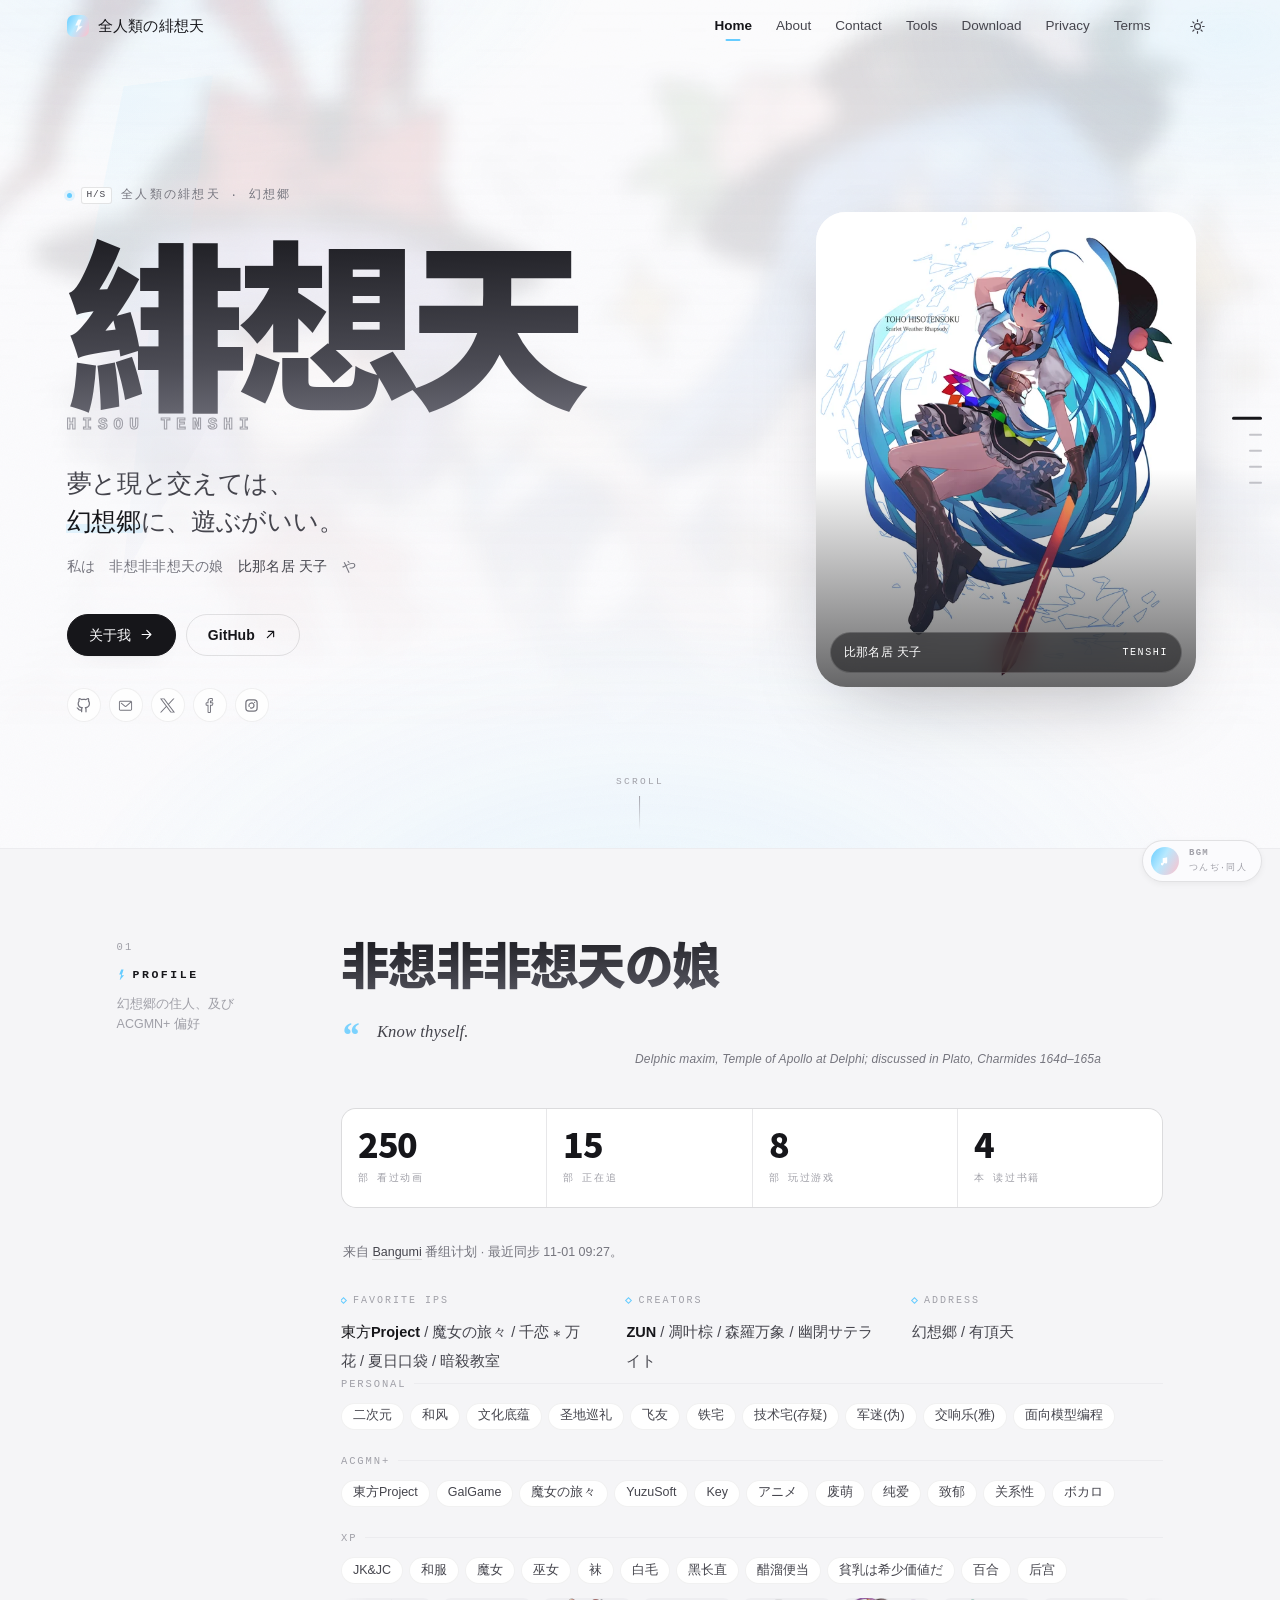
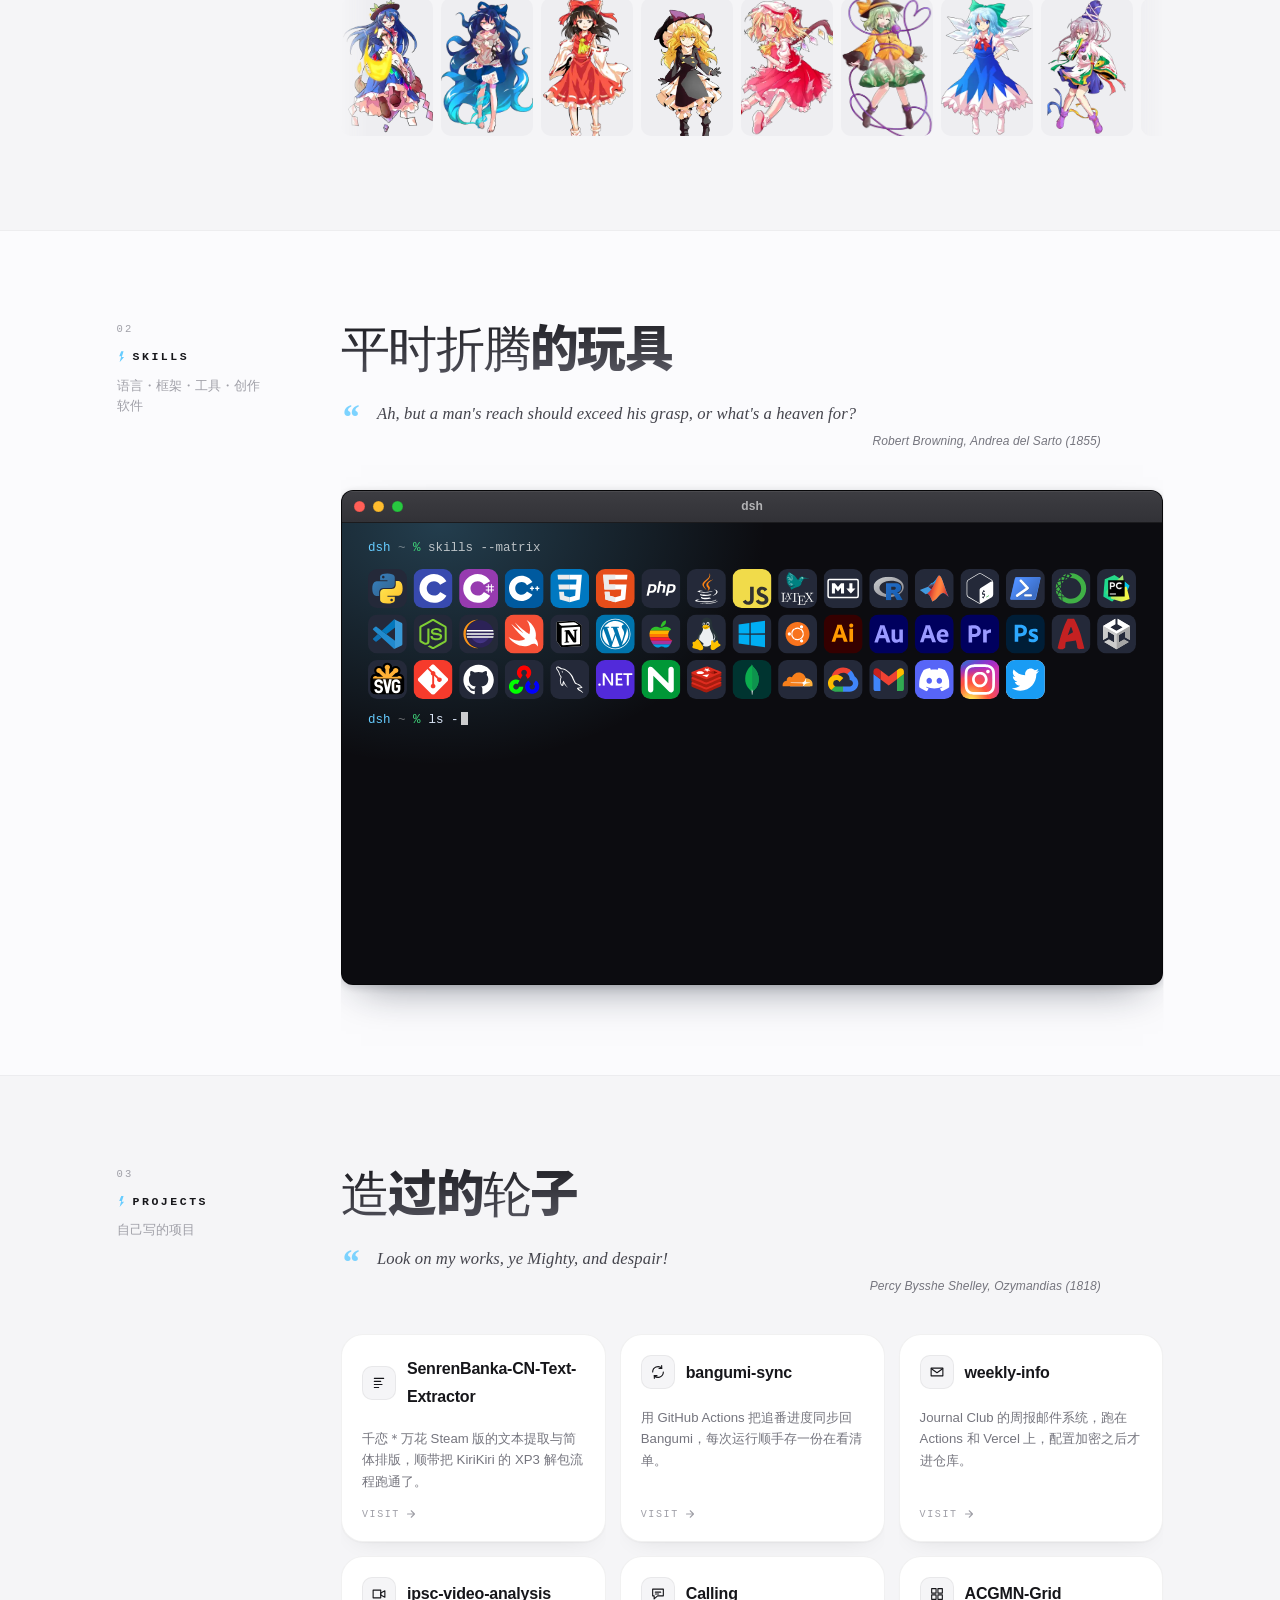
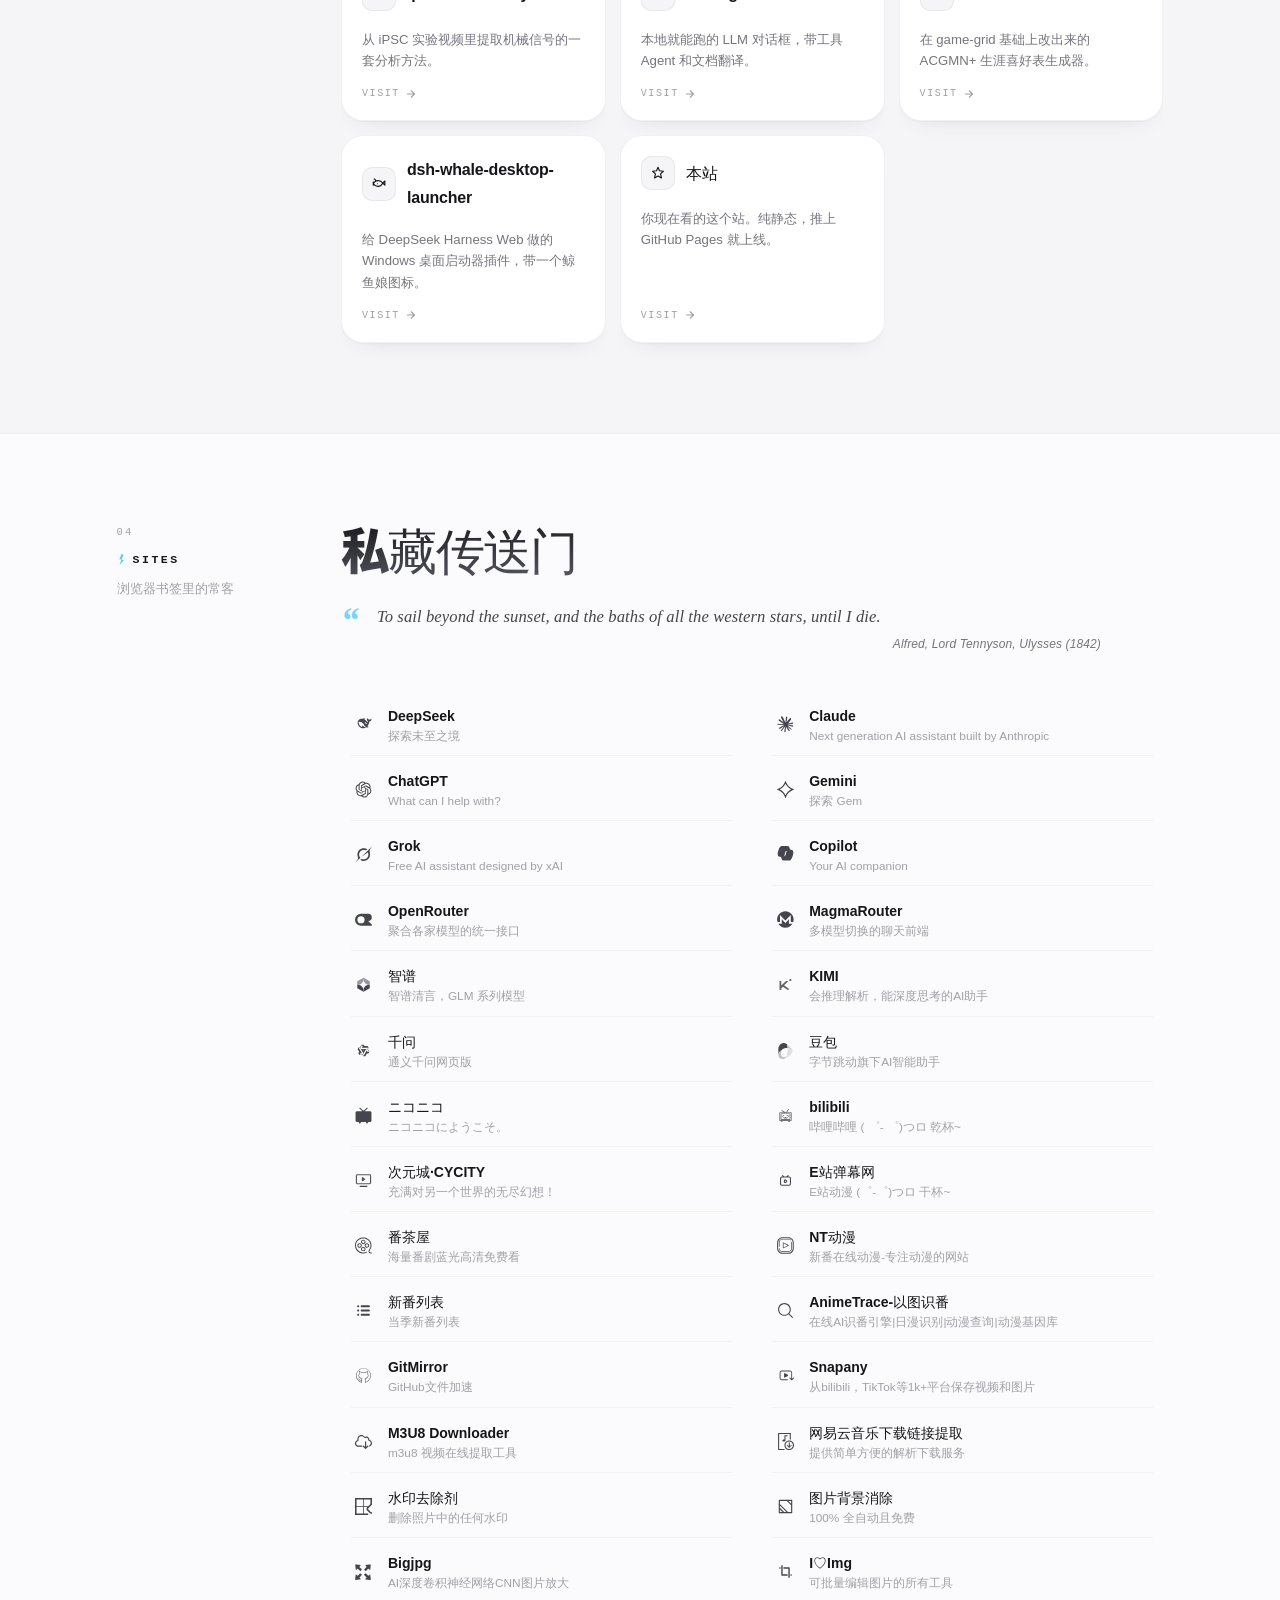
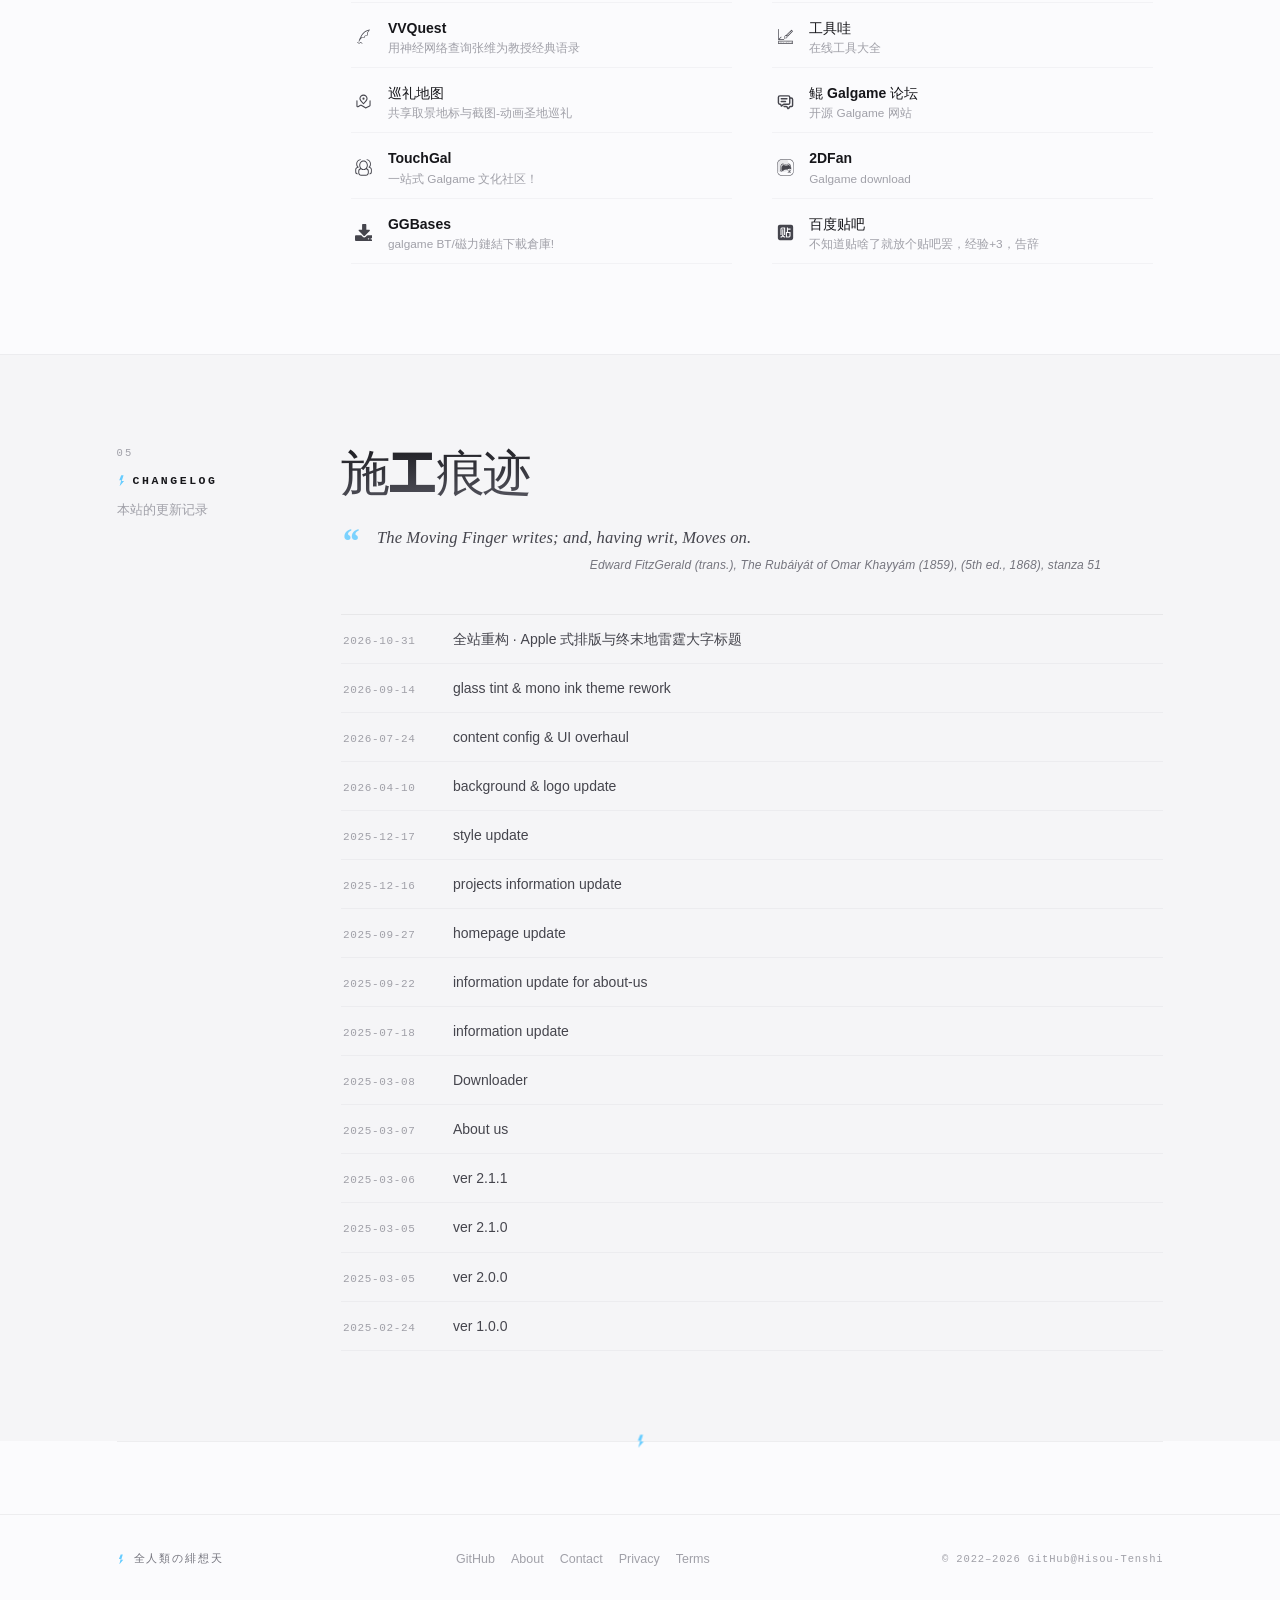
==== index.html @ ab517e03 "feat: refine terminal prompts, focus, and takeover hints" ====
<!doctype html>
<html lang="zh-CN">
  <head>
    <meta charset="UTF-8" />
    <meta name="viewport" content="width=device-width, initial-scale=1, viewport-fit=cover" />
    <script>
      /* Runs before paint: sets theme + marks JS availability (no network). */
      (function (d) {
        var c = d.cookie,
          g = function (k) {
            var m = c.match(new RegExp(k + "=([^;]+)"));
            return m ? m[1] : null;
          };
        var mode = g("themeMode") || "auto",
          st = g("themeState") || "Light";
        var dark =
          mode === "auto"
            ? !!(
                window.matchMedia &&
                window.matchMedia("(prefers-color-scheme: dark)").matches
              )
            : st === "Dark";
        var h = d.documentElement;
        h.setAttribute("data-theme", dark ? "Dark" : "Light");
        h.className += " js";
      })(document);
    </script>
    <title>全人類の緋想天 - 夢と現と交えては、幻想郷に、遊ぶがいい</title>
    <meta name="description" content="比那名居天子的个人主页。幻想郷・有頂天。动画、游戏、技术栈、项目和常用站点。" />
    <meta name="keywords" content="緋想天,比那名居天子,東方Project,幻想郷,个人主页,ACGMN" />
    <meta name="author" content="Hisou-Tenshi" />
    <meta name="theme-color" content="#fbfbfd" media="(prefers-color-scheme: light)" />
    <meta name="theme-color" content="#08080a" media="(prefers-color-scheme: dark)" />
    <meta property="og:type" content="website" />
    <meta property="og:site_name" content="全人類の緋想天" />
    <meta property="og:title" content="全人類の緋想天" />
    <meta property="og:description" content="夢と現と交えては、幻想郷に、遊ぶがいい。" />
    <meta property="og:image" content="https://avatars.githubusercontent.com/u/97383295" />
    <meta property="og:url" content="https://tenshi.qzz.io/" />
    <meta name="twitter:card" content="summary" />
    <link rel="icon" href="/static/img/opt/favicon-32.png?v=053d6cee" sizes="32x32" type="image/png" />
    <link rel="apple-touch-icon" href="/static/img/opt/favicon-180.png?v=eb86eefc" />
    <link rel="canonical" href="https://tenshi.qzz.io/" />
    <link rel="preload" href="/static/fonts/display-900.woff2?v=fd3ab177" as="font" type="font/woff2" crossorigin />
    <link rel="stylesheet" href="/static/css/root.css?v=9f79e097" />
    <link rel="stylesheet" href="/static/css/style.css?v=11bf2ef4" />
    <link rel="stylesheet" href="/static/css/finale.css?v=ffafb921" />
    <link rel="preload" as="image" href="/static/img/opt/avatar-768.webp?v=738480a9" imagesrcset="/static/img/opt/avatar.webp?v=dfc2a054 320w, /static/img/opt/avatar-768.webp?v=738480a9 768w" imagesizes="(max-width: 900px) 86vw, 420px" fetchpriority="high" />
  </head>
  <body>
    <a class="skip-link" href="#main">跳到主要内容</a>

    <header class="nav" id="nav">
      <div class="nav__in">
        <a class="nav__brand" href="/" aria-label="全人類の緋想天 — 首页">
          <span class="nav__mark" aria-hidden="true"></span>
          <span class="nav__wordmark">全人類の緋想天</span>
        </a>
        <nav class="nav__links" id="navLinks" aria-label="主导航">
          <a class="nav__link" href="/" aria-current="page">Home</a>
          <a class="nav__link" href="/about-us/">About</a>
          <a class="nav__link" href="/contact-us/">Contact</a>
          <a class="nav__link" href="/tools/">Tools</a>
          <a class="nav__link" href="/download/">Download</a>
          <a class="nav__link" href="/privacy-policy/">Privacy</a>
          <a class="nav__link" href="/terms-and-conditions/">Terms</a>
        </nav>
        <div class="nav__tools">
          <button class="nav__icon" id="themeBtn" type="button" aria-label="切换明暗主题" title="切换明暗主题">
            <svg class="icon-sun" viewBox="0 0 24 24"><circle cx="12" cy="12" r="4.2" /><path d="M12 2.6v2.2M12 19.2v2.2M2.6 12h2.2M19.2 12h2.2M5.4 5.4l1.6 1.6M17 17l1.6 1.6M18.6 5.4L17 7M7 17l-1.6 1.6" /></svg>
            <svg class="icon-moon" viewBox="0 0 24 24"><path d="M20 14.4A8.4 8.4 0 1 1 9.6 4a6.9 6.9 0 0 0 10.4 10.4z" /></svg>
          </button>
          <button class="nav__burger" id="burger" type="button" aria-label="菜单" aria-expanded="false" aria-controls="navLinks">
            <span></span>
            <span></span>
            <span></span>
          </button>
        </div>
      </div>
    </header>

    <main id="main">
      <!-- Hero -->
      <section class="hero" aria-labelledby="heroTitle">
        <div class="hero__bg" aria-hidden="true"></div>
        <div class="hero__bolt" aria-hidden="true"></div>
        <div class="wrap wrap--wide hero__in">
          <div class="hero__copy">
            <div class="hero__kicker kicker">
              <span class="kicker__num">H/S</span>
              <span>全人類の緋想天 · 幻想郷</span>
            </div>
            <h1 class="mega hero__title" id="heroTitle">
              <span class="sr-only">全人類の緋想天、比那名居天子</span>
              <span class="mega__row" aria-hidden="true">
                <span class="mega__char" style="--i: 0">緋</span>
                <span class="mega__char" style="--i: 1">想</span>
                <span class="mega__char" style="--i: 2">天</span>
              </span>
              <span class="mega__latin" aria-hidden="true">Hisou Tenshi</span>
            </h1>
            <p class="hero__lede" data-rv="fade" style="--rv-d: 0.34s">夢と現と交えては、<em>幻想郷</em>に、遊ぶがいい。</p>
            <p class="hero__sub" data-rv="fade" style="--rv-d: 0.42s">私は　非想非非想天の娘　<b>比那名居 天子</b>　や</p>
            <div class="hero__actions" data-rv="fade" style="--rv-d: 0.5s">
              <a class="btn btn--primary" href="/about-us/">关于我
                <svg viewBox="0 0 24 24"><path d="M5 12h13M12.5 5.5 19 12l-6.5 6.5" /></svg>
              </a>
              <a class="btn btn--ghost" href="https://github.com/Hisou-Tenshi" target="_blank" rel="noopener">GitHub
                <svg viewBox="0 0 24 24"><path d="M7 17 17 7M8.5 7H17v8.5" /></svg>
              </a>
            </div>
            <div class="hero__social" data-rv="fade" style="--rv-d: 0.58s">
              <a class="social" href="https://github.com/Hisou-Tenshi" target="_blank" rel="noopener" aria-label="GitHub" title="GitHub">
                <svg viewBox="0 0 1024 1024" aria-hidden="true"><path d="M682.215454 981.446137c-25.532318 0-42.553863-17.021545-42.553864-42.553864v-165.960067c4.255386-34.043091-8.510773-59.575409-29.787704-80.852341-12.766159-12.766159-17.021545-29.787704-8.510773-42.553864 4.255386-17.021545 21.276932-25.532318 34.043091-29.787704 123.406204-12.766159 238.301635-55.320023 238.301635-255.323181 0-46.80925-17.021545-93.6185-51.064636-131.916976-12.766159-12.766159-12.766159-29.787704-8.510772-42.553864 12.766159-34.043091 12.766159-68.086182 4.255386-102.129272-21.276932 4.255386-55.320023 17.021545-110.640045 55.320022-8.510773 8.510773-21.276932 8.510773-34.043091 4.255387-89.363113-25.532318-187.236999-25.532318-276.600112 0-12.766159 4.255386-25.532318 4.255386-38.298477-4.255387C307.741455 104.836549 269.442978 92.07039 248.166047 87.815004c-8.510773 34.043091-8.510773 68.086182 4.255386 102.129272 4.255386 17.021545 4.255386 34.043091-8.510773 42.553864-34.043091 38.298477-51.064636 85.107727-51.064636 131.916976 0 200.003158 114.895431 242.557022 238.301635 255.323181 17.021545 0 29.787704 12.766159 34.043091 29.787704 4.255386 17.021545 0 34.043091-8.510773 42.553864-21.276932 21.276932-29.787704 46.80925-29.787704 76.596954v165.960068c0 25.532318-17.021545 42.553863-42.553863 42.553863s-42.553863-17.021545-42.553864-42.553863v-72.341568c-127.66159 21.276932-182.981613-51.064636-221.28009-97.873886-17.021545-21.276932-29.787704-38.298477-46.80925-42.553864-21.276932-4.255386-38.298477-29.787704-29.787704-51.064636 4.255386-21.276932 29.787704-38.298477 51.064636-29.787704 42.553863 12.766159 68.086182 42.553863 93.6185 72.341568 34.043091 46.80925 63.830795 80.852341 153.193908 63.830795v-4.255386c0-25.532318 4.255386-55.320023 12.766159-76.596955-119.150818-25.532318-246.812408-102.129272-246.812408-327.664748 0-63.830795 21.276932-123.406204 59.575409-170.215454-17.021545-59.575409-12.766159-114.895431 12.766159-170.215454 4.255386-12.766159 12.766159-21.276932 25.532318-25.532318 17.021545-4.255386 72.341568-12.766159 187.236999 59.575409 93.6185-21.276932 191.492386-21.276932 280.855499 0 110.640045-72.341568 170.215454-63.830795 187.236999-59.575409 12.766159 4.255386 21.276932 12.766159 25.532319 25.532318 21.276932 55.320023 25.532318 110.640045 12.766159 165.960067 38.298477 46.80925 59.575409 106.384659 59.575408 170.215454 0 242.557022-144.683136 306.387817-246.812408 331.920135 8.510773 25.532318 12.766159 55.320023 12.766159 80.852341V938.892273c0 25.532318-17.021545 42.553863-42.553863 42.553864z" /></svg>
              </a>
              <a class="social" href="mailto:shameimaru.ayaaya@gmail.com" target="_blank" rel="noopener" aria-label="Mail" title="Mail">
                <svg viewBox="0 0 1024 1024" aria-hidden="true"><path d="M858.656 192 165.344 192C109.472 192 64 237.44 64 293.312l0 469.376C64 818.56 109.472 864 165.344 864l693.312 0C914.528 864 960 818.56 960 762.688L960 293.312C960 237.44 914.528 192 858.656 192zM858.656 800 165.344 800C144.736 800 128 783.264 128 762.688L128 293.312C128 272.736 144.736 256 165.344 256l684.544 0-307.488 279.808c-14.592 14.56-38.272 14.528-54.752-1.792l-244.256-206.752C229.856 315.84 209.664 317.504 198.272 331.008c-11.424 13.472-9.76 33.664 3.744 45.088l242.304 204.96c19.904 19.904 46.048 29.792 72.032 29.792 25.632 0 51.136-9.632 70.176-28.736L896 300.544l0 462.144C896 783.264 879.264 800 858.656 800z" /></svg>
              </a>
              <a class="social" href="https://x.com/__MasterSpark__" target="_blank" rel="noopener" aria-label="X" title="X">
                <svg viewBox="0 0 1088 1024" aria-hidden="true"><path d="M647.488 433.344L1052.544 0h-96L604.864 376.32 323.968 0H0l424.768 568.96L0 1023.552h96l371.392-397.44 296.64 397.44H1088l-440.512-590.08zM516.032 574.08l-43.008-56.64-342.4-450.88h147.392l276.352 363.904 43.008 56.64L956.608 960h-147.456l-293.12-385.92z" /></svg>
              </a>
              <a class="social" href="https://www.facebook.com/share/18ScAECBgU/?mibextid=wwXIfr" target="_blank" rel="noopener" aria-label="Facebook" title="Facebook">
                <svg viewBox="0 0 1024 1024" aria-hidden="true"><path d="M764.276115 324.243956a66.170784 66.170784 0 0 0-52.936627-26.468313H610.429042v-66.170785h66.170784a66.170784 66.170784 0 0 0 66.170784-66.170784V66.177898a66.170784 66.170784 0 0 0-66.170784-66.170785h-92.639098a226.800363 226.800363 0 0 0-114.144603 29.776853C428.459385 54.59801 378.831297 105.880368 378.831297 208.445084v87.676289H312.660512a60.049987 60.049987 0 0 0-46.319549 19.851235A73.118717 73.118717 0 0 0 246.489728 362.292157v99.256177a66.170784 66.170784 0 0 0 66.170784 66.170784h66.170785v430.110098a66.170784 66.170784 0 0 0 66.170784 66.170784h99.256176a66.170784 66.170784 0 0 0 66.170785-66.170784v-430.110098h77.750671a66.170784 66.170784 0 0 0 62.862245-47.973819l23.159775-99.256176a58.561144 58.561144 0 0 0-9.925618-56.245167z m-76.096402 137.304378H544.258257v496.280882h-99.256176v-496.280882H312.660512v-99.256177h132.341569v-153.847073C445.002081 74.449246 557.492414 66.177898 583.960728 66.177898H676.599826v99.256176h-86.02202c-47.973819 0-46.319549 39.702471-46.319549 39.702471v157.155612h167.081231z" /></svg>
              </a>
              <a class="social" href="https://www.instagram.com/shikikamiyama/profilecard/?igsh=MWFnZWVmZHJpeDN2aQ==" target="_blank" rel="noopener" aria-label="Instagram" title="Instagram">
                <svg viewBox="0 0 1024 1024" aria-hidden="true"><path d="M725.333333 341.333333a42.666667 42.666667 0 1 1 0-85.333333 42.666667 42.666667 0 0 1 0 85.333333zM341.333333 170.666667a170.666667 170.666667 0 0 0-170.666666 170.666666v341.333334a170.666667 170.666667 0 0 0 170.666666 170.666666h341.333334a170.666667 170.666667 0 0 0 170.666666-170.666666V341.333333a170.666667 170.666667 0 0 0-170.666666-170.666666H341.333333z m0-85.333334h341.333334a256 256 0 0 1 256 256v341.333334a256 256 0 0 1-256 256H341.333333a256 256 0 0 1-256-256V341.333333a256 256 0 0 1 256-256z m90.88 624.554667a42.666667 42.666667 0 0 1 31.957334-79.104 128 128 0 1 0-70.869334-70.826667 42.666667 42.666667 0 1 1-79.104 32 213.333333 213.333333 0 1 1 118.058667 117.930667z" /></svg>
              </a>
            </div>
          </div>
          <div class="hero__visual">
            <figure class="plate">
              <img class="plate__img" src="/static/img/opt/avatar-768.webp?v=738480a9" srcset="/static/img/opt/avatar.webp?v=dfc2a054     320w, /static/img/opt/avatar-768.webp?v=738480a9 768w" sizes="(max-width: 900px) 86vw, 420px" width="768" height="768" alt="比那名居天子" fetchpriority="high" decoding="async" />
              <span class="plate__veil" aria-hidden="true"></span>
              <figcaption class="plate__tag">
                <b>比那名居 天子</b>
                <span>Tenshi</span>
              </figcaption>
            </figure>
          </div>
        </div>
        <div class="hero__scroll" aria-hidden="true">
          <span>Scroll</span>
          <i></i>
        </div>
      </section>

      <!-- 01 · Profile -->
      <section class="sec sec--band" id="profile" aria-labelledby="s-profile">
        <div class="wrap sec__grid">
          <div class="sec__rail" data-rv="fade">
            <span class="sec__num">01</span>
            <span class="sec__name">Profile</span>
            <span class="sec__hint">幻想郷の住人、及び ACGMN+ 偏好</span>
          </div>
          <div class="sec__body">
            <div class="sec__head" data-rv>
              <h2 class="sec__title" id="s-profile">非想非非想天の娘</h2>
              <blockquote class="epigraph epigraph--stack epigraph--section">
                <p class="epigraph__text">Know thyself.</p>
                <p class="epigraph__cite">Delphic maxim, Temple of Apollo at Delphi; discussed in Plato, <i>Charmides</i> 164d–165a</p>
              </blockquote>
            </div>
            <div class="stats" data-rv style="--rv-d: 0.06s">
              <div class="stat">
                <span class="stat__num" data-stat="anime">250</span>
                <span class="stat__label">部 看过动画</span>
              </div>
              <div class="stat">
                <span class="stat__num" data-stat="anime-doing">15</span>
                <span class="stat__label">部 正在追</span>
              </div>
              <div class="stat">
                <span class="stat__num" data-stat="game">8</span>
                <span class="stat__label">部 玩过游戏</span>
              </div>
              <div class="stat">
                <span class="stat__num" data-stat="book">4</span>
                <span class="stat__label">本 读过书籍</span>
              </div>
            </div>
            <p class="stats__note" data-rv style="--rv-d: 0.09s">来自
              <a href="https://bgm.tv/user/1009342" target="_blank" rel="noopener noreferrer">Bangumi</a> 番组计划<span data-stat-updated></span>。</p>
            <div class="fields" data-rv style="--rv-d: 0.12s">
              <div class="field">
                <span class="field__k">Favorite IPs</span>
                <span class="field__v"><b>東方Project</b> / 魔女の旅々 / 千恋<span class="star">＊</span>万花 / 夏日口袋 / 暗殺教室</span>
              </div>
              <div class="field">
                <span class="field__k">Creators</span>
                <span class="field__v"><b>ZUN</b> / 凋叶棕 / 森羅万象 / 幽閉サテライト</span>
              </div>
              <div class="field">
                <span class="field__k">Address</span>
                <span class="field__v">幻想郷 / 有頂天</span>
              </div>
            </div>
            <div data-rv style="--rv-d: 0.18s">
              <div class="tag-group">
                <div class="tag-group__head">Personal</div>
                <div class="chips">
                  <span class="chip">二次元</span>
                  <span class="chip">和风</span>
                  <span class="chip">文化底蕴</span>
                  <span class="chip">圣地巡礼</span>
                  <span class="chip">飞友</span>
                  <span class="chip">铁宅</span>
                  <span class="chip">技术宅(存疑)</span>
                  <span class="chip">军迷(伪)</span>
                  <span class="chip">交响乐(雅)</span>
                  <span class="chip">面向模型编程</span>
                </div>
              </div>
              <div class="tag-group">
                <div class="tag-group__head">ACGMN+</div>
                <div class="chips">
                  <span class="chip">東方Project</span>
                  <span class="chip">GalGame</span>
                  <span class="chip">魔女の旅々</span>
                  <span class="chip">YuzuSoft</span>
                  <span class="chip">Key</span>
                  <span class="chip">アニメ</span>
                  <span class="chip">废萌</span>
                  <span class="chip">纯爱</span>
                  <span class="chip">致郁</span>
                  <span class="chip">关系性</span>
                  <span class="chip">ボカロ</span>
                </div>
              </div>
              <div class="tag-group">
                <div class="tag-group__head">XP</div>
                <div class="chips">
                  <span class="chip">JK&amp;JC</span>
                  <span class="chip">和服</span>
                  <span class="chip">魔女</span>
                  <span class="chip">巫女</span>
                  <span class="chip">袜</span>
                  <span class="chip">白毛</span>
                  <span class="chip">黑长直</span>
                  <span class="chip">醋溜便当</span>
                  <span class="chip">貧乳は希少価値だ</span>
                  <span class="chip">百合</span>
                  <span class="chip">后宫</span>
                </div>
              </div>
            </div>
            <div class="strip" data-rv="mask" role="list" aria-label="本命角色">
              <div class="strip__track">
                <figure class="strip__item" role="listitem" data-full="/static/img/opt/th/lg/th01.webp" data-orig="https://github.com/Hisou-Tenshi/Hisou-Tenshi.github.io/releases/download/assets-v1/th01-original.png" data-name="比那名居天子">
                  <img src="/static/img/opt/th/th01.webp?v=54969c89" loading="eager" alt="比那名居天子" width="300" height="450" decoding="async" />
                  <figcaption class="strip__name">比那名居天子</figcaption>
                </figure>
                <figure class="strip__item" role="listitem" data-full="/static/img/opt/th/lg/th02.webp" data-orig="https://github.com/Hisou-Tenshi/Hisou-Tenshi.github.io/releases/download/assets-v1/th02-original.png" data-name="依神紫苑">
                  <img src="/static/img/opt/th/th02.webp?v=e6a8c8ac" loading="eager" alt="依神紫苑" width="300" height="450" decoding="async" />
                  <figcaption class="strip__name">依神紫苑</figcaption>
                </figure>
                <figure class="strip__item" role="listitem" data-full="/static/img/opt/th/lg/th03.webp" data-orig="https://github.com/Hisou-Tenshi/Hisou-Tenshi.github.io/releases/download/assets-v1/th03-original.png" data-name="博麗霊夢">
                  <img src="/static/img/opt/th/th03.webp?v=99be845d" loading="eager" alt="博麗霊夢" width="300" height="450" decoding="async" />
                  <figcaption class="strip__name">博麗霊夢</figcaption>
                </figure>
                <figure class="strip__item" role="listitem" data-full="/static/img/opt/th/lg/th04.webp" data-orig="https://github.com/Hisou-Tenshi/Hisou-Tenshi.github.io/releases/download/assets-v1/th04-original.png" data-name="霧雨魔理沙">
                  <img src="/static/img/opt/th/th04.webp?v=efedcd74" loading="eager" alt="霧雨魔理沙" width="300" height="450" decoding="async" />
                  <figcaption class="strip__name">霧雨魔理沙</figcaption>
                </figure>
                <figure class="strip__item" role="listitem" data-full="/static/img/opt/th/lg/th05.webp" data-orig="https://github.com/Hisou-Tenshi/Hisou-Tenshi.github.io/releases/download/assets-v1/th05-original.png" data-name="芙兰朵露·斯卡蕾特">
                  <img src="/static/img/opt/th/th05.webp?v=e419fbf5" loading="eager" alt="芙兰朵露·斯卡蕾特" width="300" height="450" decoding="async" />
                  <figcaption class="strip__name">芙兰朵露·斯卡蕾特</figcaption>
                </figure>
                <figure class="strip__item" role="listitem" data-full="/static/img/opt/th/lg/th06.webp" data-orig="https://github.com/Hisou-Tenshi/Hisou-Tenshi.github.io/releases/download/assets-v1/th06-original.png" data-name="古明地恋">
                  <img src="/static/img/opt/th/th06.webp?v=8bcddabd" loading="eager" alt="古明地恋" width="300" height="450" decoding="async" />
                  <figcaption class="strip__name">古明地恋</figcaption>
                </figure>
                <figure class="strip__item" role="listitem" data-full="/static/img/opt/th/lg/th07.webp" data-orig="https://github.com/Hisou-Tenshi/Hisou-Tenshi.github.io/releases/download/assets-v1/th07-original.png" data-name="琪露诺">
                  <img src="/static/img/opt/th/th07.webp?v=e4acee20" loading="eager" alt="琪露诺" width="300" height="450" decoding="async" />
                  <figcaption class="strip__name">琪露诺</figcaption>
                </figure>
                <figure class="strip__item" role="listitem" data-full="/static/img/opt/th/lg/th08.webp" data-orig="https://github.com/Hisou-Tenshi/Hisou-Tenshi.github.io/releases/download/assets-v1/th08-original.png" data-name="物部布都">
                  <img src="/static/img/opt/th/th08.webp?v=87a5fb77" loading="eager" alt="物部布都" width="300" height="450" decoding="async" />
                  <figcaption class="strip__name">物部布都</figcaption>
                </figure>
                <figure class="strip__item" role="listitem" data-full="/static/img/opt/th/lg/th09.webp" data-orig="https://github.com/Hisou-Tenshi/Hisou-Tenshi.github.io/releases/download/assets-v1/th09-original.png" data-name="射命丸文">
                  <img data-src="/static/img/opt/th/th09.webp" alt="射命丸文" width="300" height="450" decoding="async" />
                  <figcaption class="strip__name">射命丸文</figcaption>
                </figure>
                <figure class="strip__item" role="listitem" data-full="/static/img/opt/th/lg/th10.webp" data-orig="https://github.com/Hisou-Tenshi/Hisou-Tenshi.github.io/releases/download/assets-v1/th10-original.png" data-name="鍵山雛">
                  <img data-src="/static/img/opt/th/th10.webp" alt="鍵山雛" width="300" height="450" decoding="async" />
                  <figcaption class="strip__name">鍵山雛</figcaption>
                </figure>
                <figure class="strip__item" role="listitem" data-full="/static/img/opt/th/lg/th11.webp" data-orig="https://github.com/Hisou-Tenshi/Hisou-Tenshi.github.io/releases/download/assets-v1/th11-original.png" data-name="東風谷早苗">
                  <img data-src="/static/img/opt/th/th11.webp" alt="東風谷早苗" width="300" height="450" decoding="async" />
                  <figcaption class="strip__name">東風谷早苗</figcaption>
                </figure>
                <figure class="strip__item" role="listitem" data-full="/static/img/opt/th/lg/th12.webp" data-orig="https://github.com/Hisou-Tenshi/Hisou-Tenshi.github.io/releases/download/assets-v1/th12-original.png" data-name="洩矢諏訪子">
                  <img data-src="/static/img/opt/th/th12.webp" alt="洩矢諏訪子" width="300" height="450" decoding="async" />
                  <figcaption class="strip__name">洩矢諏訪子</figcaption>
                </figure>
                <figure class="strip__item" role="listitem" data-full="/static/img/opt/th/lg/th13.webp" data-orig="https://github.com/Hisou-Tenshi/Hisou-Tenshi.github.io/releases/download/assets-v1/th13-original.png" data-name="永江衣玖">
                  <img data-src="/static/img/opt/th/th13.webp" alt="永江衣玖" width="300" height="450" decoding="async" />
                  <figcaption class="strip__name">永江衣玖</figcaption>
                </figure>
                <figure class="strip__item" role="listitem" data-full="/static/img/opt/th/lg/th14.webp" data-orig="https://github.com/Hisou-Tenshi/Hisou-Tenshi.github.io/releases/download/assets-v1/th14-original.png" data-name="魂魄妖夢">
                  <img data-src="/static/img/opt/th/th14.webp" alt="魂魄妖夢" width="300" height="450" decoding="async" />
                  <figcaption class="strip__name">魂魄妖夢</figcaption>
                </figure>
                <figure class="strip__item" role="listitem" data-full="/static/img/opt/th/lg/th15.webp" data-orig="https://github.com/Hisou-Tenshi/Hisou-Tenshi.github.io/releases/download/assets-v1/th15-original.png" data-name="伊吹萃香">
                  <img data-src="/static/img/opt/th/th15.webp" alt="伊吹萃香" width="300" height="450" decoding="async" />
                  <figcaption class="strip__name">伊吹萃香</figcaption>
                </figure>
                <figure class="strip__item" role="listitem" data-full="/static/img/opt/th/lg/th16.webp" data-orig="https://github.com/Hisou-Tenshi/Hisou-Tenshi.github.io/releases/download/assets-v1/th16-original.png" data-name="爱丽丝·玛格特洛依德＆上海蓬莱">
                  <img data-src="/static/img/opt/th/th16.webp" alt="爱丽丝·玛格特洛依德＆上海蓬莱" width="300" height="450" decoding="async" />
                  <figcaption class="strip__name">爱丽丝·玛格特洛依德＆上海蓬莱</figcaption>
                </figure>
                <figure class="strip__item" role="listitem" data-full="/static/img/opt/th/lg/th17.webp" data-orig="https://github.com/Hisou-Tenshi/Hisou-Tenshi.github.io/releases/download/assets-v1/th17-original.png" data-name="十六夜咲夜">
                  <img data-src="/static/img/opt/th/th17.webp" alt="十六夜咲夜" width="300" height="450" decoding="async" />
                  <figcaption class="strip__name">十六夜咲夜</figcaption>
                </figure>
                <figure class="strip__item" role="listitem" data-full="/static/img/opt/th/lg/th18.webp" data-orig="https://github.com/Hisou-Tenshi/Hisou-Tenshi.github.io/releases/download/assets-v1/th18-original.png" data-name="秦心">
                  <img data-src="/static/img/opt/th/th18.webp" alt="秦心" width="300" height="450" decoding="async" />
                  <figcaption class="strip__name">秦心</figcaption>
                </figure>
                <figure class="strip__item" role="listitem" data-full="/static/img/opt/th/lg/th19.webp" data-orig="https://github.com/Hisou-Tenshi/Hisou-Tenshi.github.io/releases/download/assets-v1/th19-original.png" data-name="米斯蒂娅·萝蕾拉">
                  <img data-src="/static/img/opt/th/th19.webp" alt="米斯蒂娅·萝蕾拉" width="300" height="450" decoding="async" />
                  <figcaption class="strip__name">米斯蒂娅·萝蕾拉</figcaption>
                </figure>
                <figure class="strip__item" role="listitem" data-full="/static/img/opt/th/lg/th20.webp" data-orig="https://github.com/Hisou-Tenshi/Hisou-Tenshi.github.io/releases/download/assets-v1/th20-original.png" data-name="多多良小伞">
                  <img data-src="/static/img/opt/th/th20.webp" alt="多多良小伞" width="300" height="450" decoding="async" />
                  <figcaption class="strip__name">多多良小伞</figcaption>
                </figure>
                <figure class="strip__item" role="listitem" data-full="/static/img/opt/th/lg/th21.webp" data-orig="https://github.com/Hisou-Tenshi/Hisou-Tenshi.github.io/releases/download/assets-v1/th21-original.png" data-name="四季映姬·夜摩仙那度">
                  <img data-src="/static/img/opt/th/th21.webp" alt="四季映姬·夜摩仙那度" width="300" height="450" decoding="async" />
                  <figcaption class="strip__name">四季映姬·夜摩仙那度</figcaption>
                </figure>
                <figure class="strip__item" role="listitem" data-full="/static/img/opt/th/lg/th22.webp" data-orig="https://github.com/Hisou-Tenshi/Hisou-Tenshi.github.io/releases/download/assets-v1/th22-original.png" data-name="稗田阿求">
                  <img data-src="/static/img/opt/th/th22.webp" alt="稗田阿求" width="300" height="450" decoding="async" />
                  <figcaption class="strip__name">稗田阿求</figcaption>
                </figure>
                <figure class="strip__item" role="listitem" data-full="/static/img/opt/th/lg/th23.webp" data-orig="https://github.com/Hisou-Tenshi/Hisou-Tenshi.github.io/releases/download/assets-v1/th23-original.png" data-name="本居小鈴">
                  <img data-src="/static/img/opt/th/th23.webp" alt="本居小鈴" width="300" height="450" decoding="async" />
                  <figcaption class="strip__name">本居小鈴</figcaption>
                </figure>
                <figure class="strip__item" role="listitem" data-full="/static/img/opt/th/lg/th24.webp" data-orig="https://github.com/Hisou-Tenshi/Hisou-Tenshi.github.io/releases/download/assets-v1/th24-original.png" data-name="冴月麟">
                  <img data-src="/static/img/opt/th/th24.webp" alt="冴月麟" width="300" height="450" decoding="async" />
                  <figcaption class="strip__name">冴月麟</figcaption>
                </figure>
                <figure class="strip__item" aria-hidden="true" data-full="/static/img/opt/th/lg/th01.webp" data-orig="https://github.com/Hisou-Tenshi/Hisou-Tenshi.github.io/releases/download/assets-v1/th01-original.png">
                  <img data-src="/static/img/opt/th/th01.webp" alt="" width="300" height="450" decoding="async" />
                  <figcaption class="strip__name">比那名居天子</figcaption>
                </figure>
                <figure class="strip__item" aria-hidden="true" data-full="/static/img/opt/th/lg/th02.webp" data-orig="https://github.com/Hisou-Tenshi/Hisou-Tenshi.github.io/releases/download/assets-v1/th02-original.png">
                  <img data-src="/static/img/opt/th/th02.webp" alt="" width="300" height="450" decoding="async" />
                  <figcaption class="strip__name">依神紫苑</figcaption>
                </figure>
                <figure class="strip__item" aria-hidden="true" data-full="/static/img/opt/th/lg/th03.webp" data-orig="https://github.com/Hisou-Tenshi/Hisou-Tenshi.github.io/releases/download/assets-v1/th03-original.png">
                  <img data-src="/static/img/opt/th/th03.webp" alt="" width="300" height="450" decoding="async" />
                  <figcaption class="strip__name">博麗霊夢</figcaption>
                </figure>
                <figure class="strip__item" aria-hidden="true" data-full="/static/img/opt/th/lg/th04.webp" data-orig="https://github.com/Hisou-Tenshi/Hisou-Tenshi.github.io/releases/download/assets-v1/th04-original.png">
                  <img data-src="/static/img/opt/th/th04.webp" alt="" width="300" height="450" decoding="async" />
                  <figcaption class="strip__name">霧雨魔理沙</figcaption>
                </figure>
                <figure class="strip__item" aria-hidden="true" data-full="/static/img/opt/th/lg/th05.webp" data-orig="https://github.com/Hisou-Tenshi/Hisou-Tenshi.github.io/releases/download/assets-v1/th05-original.png">
                  <img data-src="/static/img/opt/th/th05.webp" alt="" width="300" height="450" decoding="async" />
                  <figcaption class="strip__name">芙兰朵露·斯卡蕾特</figcaption>
                </figure>
                <figure class="strip__item" aria-hidden="true" data-full="/static/img/opt/th/lg/th06.webp" data-orig="https://github.com/Hisou-Tenshi/Hisou-Tenshi.github.io/releases/download/assets-v1/th06-original.png">
                  <img data-src="/static/img/opt/th/th06.webp" alt="" width="300" height="450" decoding="async" />
                  <figcaption class="strip__name">古明地恋</figcaption>
                </figure>
                <figure class="strip__item" aria-hidden="true" data-full="/static/img/opt/th/lg/th07.webp" data-orig="https://github.com/Hisou-Tenshi/Hisou-Tenshi.github.io/releases/download/assets-v1/th07-original.png">
                  <img data-src="/static/img/opt/th/th07.webp" alt="" width="300" height="450" decoding="async" />
                  <figcaption class="strip__name">琪露诺</figcaption>
                </figure>
                <figure class="strip__item" aria-hidden="true" data-full="/static/img/opt/th/lg/th08.webp" data-orig="https://github.com/Hisou-Tenshi/Hisou-Tenshi.github.io/releases/download/assets-v1/th08-original.png">
                  <img data-src="/static/img/opt/th/th08.webp" alt="" width="300" height="450" decoding="async" />
                  <figcaption class="strip__name">物部布都</figcaption>
                </figure>
                <figure class="strip__item" aria-hidden="true" data-full="/static/img/opt/th/lg/th09.webp" data-orig="https://github.com/Hisou-Tenshi/Hisou-Tenshi.github.io/releases/download/assets-v1/th09-original.png">
                  <img data-src="/static/img/opt/th/th09.webp" alt="" width="300" height="450" decoding="async" />
                  <figcaption class="strip__name">射命丸文</figcaption>
                </figure>
                <figure class="strip__item" aria-hidden="true" data-full="/static/img/opt/th/lg/th10.webp" data-orig="https://github.com/Hisou-Tenshi/Hisou-Tenshi.github.io/releases/download/assets-v1/th10-original.png">
                  <img data-src="/static/img/opt/th/th10.webp" alt="" width="300" height="450" decoding="async" />
                  <figcaption class="strip__name">鍵山雛</figcaption>
                </figure>
                <figure class="strip__item" aria-hidden="true" data-full="/static/img/opt/th/lg/th11.webp" data-orig="https://github.com/Hisou-Tenshi/Hisou-Tenshi.github.io/releases/download/assets-v1/th11-original.png">
                  <img data-src="/static/img/opt/th/th11.webp" alt="" width="300" height="450" decoding="async" />
                  <figcaption class="strip__name">東風谷早苗</figcaption>
                </figure>
                <figure class="strip__item" aria-hidden="true" data-full="/static/img/opt/th/lg/th12.webp" data-orig="https://github.com/Hisou-Tenshi/Hisou-Tenshi.github.io/releases/download/assets-v1/th12-original.png">
                  <img data-src="/static/img/opt/th/th12.webp" alt="" width="300" height="450" decoding="async" />
                  <figcaption class="strip__name">洩矢諏訪子</figcaption>
                </figure>
                <figure class="strip__item" aria-hidden="true" data-full="/static/img/opt/th/lg/th13.webp" data-orig="https://github.com/Hisou-Tenshi/Hisou-Tenshi.github.io/releases/download/assets-v1/th13-original.png">
                  <img data-src="/static/img/opt/th/th13.webp" alt="" width="300" height="450" decoding="async" />
                  <figcaption class="strip__name">永江衣玖</figcaption>
                </figure>
                <figure class="strip__item" aria-hidden="true" data-full="/static/img/opt/th/lg/th14.webp" data-orig="https://github.com/Hisou-Tenshi/Hisou-Tenshi.github.io/releases/download/assets-v1/th14-original.png">
                  <img data-src="/static/img/opt/th/th14.webp" alt="" width="300" height="450" decoding="async" />
                  <figcaption class="strip__name">魂魄妖夢</figcaption>
                </figure>
                <figure class="strip__item" aria-hidden="true" data-full="/static/img/opt/th/lg/th15.webp" data-orig="https://github.com/Hisou-Tenshi/Hisou-Tenshi.github.io/releases/download/assets-v1/th15-original.png">
                  <img data-src="/static/img/opt/th/th15.webp" alt="" width="300" height="450" decoding="async" />
                  <figcaption class="strip__name">伊吹萃香</figcaption>
                </figure>
                <figure class="strip__item" aria-hidden="true" data-full="/static/img/opt/th/lg/th16.webp" data-orig="https://github.com/Hisou-Tenshi/Hisou-Tenshi.github.io/releases/download/assets-v1/th16-original.png">
                  <img data-src="/static/img/opt/th/th16.webp" alt="" width="300" height="450" decoding="async" />
                  <figcaption class="strip__name">爱丽丝·玛格特洛依德＆上海蓬莱</figcaption>
                </figure>
                <figure class="strip__item" aria-hidden="true" data-full="/static/img/opt/th/lg/th17.webp" data-orig="https://github.com/Hisou-Tenshi/Hisou-Tenshi.github.io/releases/download/assets-v1/th17-original.png">
                  <img data-src="/static/img/opt/th/th17.webp" alt="" width="300" height="450" decoding="async" />
                  <figcaption class="strip__name">十六夜咲夜</figcaption>
                </figure>
                <figure class="strip__item" aria-hidden="true" data-full="/static/img/opt/th/lg/th18.webp" data-orig="https://github.com/Hisou-Tenshi/Hisou-Tenshi.github.io/releases/download/assets-v1/th18-original.png">
                  <img data-src="/static/img/opt/th/th18.webp" alt="" width="300" height="450" decoding="async" />
                  <figcaption class="strip__name">秦心</figcaption>
                </figure>
                <figure class="strip__item" aria-hidden="true" data-full="/static/img/opt/th/lg/th19.webp" data-orig="https://github.com/Hisou-Tenshi/Hisou-Tenshi.github.io/releases/download/assets-v1/th19-original.png">
                  <img data-src="/static/img/opt/th/th19.webp" alt="" width="300" height="450" decoding="async" />
                  <figcaption class="strip__name">米斯蒂娅·萝蕾拉</figcaption>
                </figure>
                <figure class="strip__item" aria-hidden="true" data-full="/static/img/opt/th/lg/th20.webp" data-orig="https://github.com/Hisou-Tenshi/Hisou-Tenshi.github.io/releases/download/assets-v1/th20-original.png">
                  <img data-src="/static/img/opt/th/th20.webp" alt="" width="300" height="450" decoding="async" />
                  <figcaption class="strip__name">多多良小伞</figcaption>
                </figure>
                <figure class="strip__item" aria-hidden="true" data-full="/static/img/opt/th/lg/th21.webp" data-orig="https://github.com/Hisou-Tenshi/Hisou-Tenshi.github.io/releases/download/assets-v1/th21-original.png">
                  <img data-src="/static/img/opt/th/th21.webp" alt="" width="300" height="450" decoding="async" />
                  <figcaption class="strip__name">四季映姬·夜摩仙那度</figcaption>
                </figure>
                <figure class="strip__item" aria-hidden="true" data-full="/static/img/opt/th/lg/th22.webp" data-orig="https://github.com/Hisou-Tenshi/Hisou-Tenshi.github.io/releases/download/assets-v1/th22-original.png">
                  <img data-src="/static/img/opt/th/th22.webp" alt="" width="300" height="450" decoding="async" />
                  <figcaption class="strip__name">稗田阿求</figcaption>
                </figure>
                <figure class="strip__item" aria-hidden="true" data-full="/static/img/opt/th/lg/th23.webp" data-orig="https://github.com/Hisou-Tenshi/Hisou-Tenshi.github.io/releases/download/assets-v1/th23-original.png">
                  <img data-src="/static/img/opt/th/th23.webp" alt="" width="300" height="450" decoding="async" />
                  <figcaption class="strip__name">本居小鈴</figcaption>
                </figure>
                <figure class="strip__item" aria-hidden="true" data-full="/static/img/opt/th/lg/th24.webp" data-orig="https://github.com/Hisou-Tenshi/Hisou-Tenshi.github.io/releases/download/assets-v1/th24-original.png">
                  <img data-src="/static/img/opt/th/th24.webp" alt="" width="300" height="450" decoding="async" />
                  <figcaption class="strip__name">冴月麟</figcaption>
                </figure>
              </div>
            </div>
          </div>
        </div>
      </section>

      <!-- 02 · Skills -->
      <section class="sec" id="skills" aria-labelledby="s-skills">
        <div class="wrap sec__grid">
          <div class="sec__rail" data-rv="fade">
            <span class="sec__num">02</span>
            <span class="sec__name">Skills</span>
            <span class="sec__hint">语言・框架・工具・创作软件</span>
          </div>
          <div class="sec__body">
            <div class="sec__head" data-rv>
              <h2 class="sec__title" id="s-skills">平时折腾的玩具</h2>
              <blockquote class="epigraph epigraph--stack epigraph--section">
                <p class="epigraph__text">Ah, but a man's reach should exceed his grasp, or what's a heaven for?</p>
                <p class="epigraph__cite">Robert Browning, <i>Andrea del Sarto</i> (1855)</p>
              </blockquote>
            </div>
            <div class="specimen-shell" data-term-shell data-term-view="normal">
              <div class="specimen__shim" data-term-shim aria-hidden="true"></div>
              <div class="term-veil" data-term-veil aria-hidden="true"></div>
              <div class="specimen" data-term data-rv style="--rv-d: 0.08s">
              <div class="specimen__bar">
                <span class="specimen__lights" role="group" aria-label="终端窗口控制">
                  <i class="specimen__light specimen__light--close" data-light="close" role="button" tabindex="0" aria-label="关闭终端"></i>
                  <i class="specimen__light specimen__light--min" data-light="min" role="button" tabindex="0" aria-label="最小化终端" aria-pressed="false"></i>
                  <i class="specimen__light specimen__light--zoom" data-light="zoom" role="button" tabindex="0" aria-label="全屏显示终端" aria-pressed="false"></i>
                </span>
                <span class="specimen__title" data-term-title>dsh</span>
              </div>
              <div class="specimen__body">
                <p class="specimen__line specimen__line--intro">
                  <span aria-hidden="true"><span class="specimen__user">dsh</span> <span class="specimen__path">~</span> <span class="specimen__pct">%</span> <span class="specimen__text">skills --matrix</span></span>
                </p>
                <picture class="specimen__out">
                  <source media="(max-width: 900px)" srcset="/static/svg/skillWap.svg?v=889651b7" />
                  <img class="specimen__img" src="/static/svg/skillPc.svg?v=119bb234" alt="48 个技术栈图标：Python、C、C#、C++、CSS、HTML、PHP、Java、JavaScript、LaTeX、Markdown、R、MATLAB、Bash、PowerShell、Anaconda、PyCharm、VS Code、Node.js、Eclipse、Swift、Notion、WordPress、Apple、Linux、Windows、Ubuntu、Illustrator、Audition、After Effects、Premiere、Photoshop、AutoCAD、Unity、SVG、Git、GitHub、OpenCV、MySQL、.NET、Nginx、Redis、MongoDB、Cloudflare、GCP、Gmail、Discord、Instagram、Twitter" width="948" height="161" loading="lazy" decoding="async" />
                </picture>
                <div class="specimen__log" data-term-log aria-hidden="true"></div>
                <p class="specimen__line specimen__line--prompt" aria-label="dsh 终端：循环敲入命令，偶尔冒出一句不该出现的话">
                  <span aria-hidden="true"><span class="specimen__user">dsh</span> <span class="specimen__path">~</span> <span class="specimen__pct">%</span></span>
                  <span class="specimen__cmd"><span class="specimen__text" data-term-text aria-hidden="true"></span><span class="specimen__caret" aria-hidden="true"></span><input class="specimen__input" data-term-input type="text" autocomplete="off" autocapitalize="off" spellcheck="false" aria-label="输入终端命令" /></span>
                </p>
              </div>
              </div>
            </div>
            </div>
          </div>
        </div>
      </section>

      <!-- 03 · Projects -->
      <section class="sec sec--band" id="projects" aria-labelledby="s-projects">
        <div class="wrap sec__grid">
          <div class="sec__rail" data-rv="fade">
            <span class="sec__num">03</span>
            <span class="sec__name">Projects</span>
            <span class="sec__hint">自己写的项目</span>
          </div>
          <div class="sec__body">
            <div class="sec__head" data-rv>
              <h2 class="sec__title" id="s-projects">造过的轮子</h2>
              <blockquote class="epigraph epigraph--stack epigraph--section">
                <p class="epigraph__text">Look on my works, ye Mighty, and despair!</p>
                <p class="epigraph__cite">Percy Bysshe Shelley, <i>Ozymandias</i> (1818)</p>
              </blockquote>
            </div>
            <div class="tiles" data-repos>
              <a class="tile" href="https://github.com/Hisou-Tenshi/SenrenBanka-CN-Text-Extractor" target="_blank" rel="noopener noreferrer" data-rv style="--rv-d: 0s">
                <span class="tile__top">
                  <span class="tile__icon"><svg viewBox="0 0 24 24" aria-hidden="true"><path d="M13.5 1.8 4 14.2h5.6L8.2 22.2 19 9.4h-5.9z" /></svg></span>
                  <span class="tile__title">SenrenBanka-CN-Text-Extractor</span>
                </span>
                <span class="tile__desc">千恋<span class="star">＊</span>万花 Steam 版的文本提取与简体排版，顺带把 KiriKiri 的 XP3 解包流程跑通了。</span>
                <span class="tile__go">Visit <svg viewBox="0 0 24 24" aria-hidden="true"><path d="M5 12h13M12.5 5.5 19 12l-6.5 6.5" /></svg></span>
              </a>
              <a class="tile" href="https://github.com/Hisou-Tenshi/bangumi-sync" target="_blank" rel="noopener noreferrer" data-rv style="--rv-d: 0.04s">
                <span class="tile__top">
                  <span class="tile__icon"><svg viewBox="0 0 24 24" aria-hidden="true"><path d="M13.5 1.8 4 14.2h5.6L8.2 22.2 19 9.4h-5.9z" /></svg></span>
                  <span class="tile__title">bangumi-sync</span>
                </span>
                <span class="tile__desc">用 GitHub Actions 把追番进度同步回 Bangumi，每次运行顺手存一份在看清单。</span>
                <span class="tile__go">Visit <svg viewBox="0 0 24 24" aria-hidden="true"><path d="M5 12h13M12.5 5.5 19 12l-6.5 6.5" /></svg></span>
              </a>
              <a class="tile" href="https://github.com/Hisou-Tenshi/ACGMN-Grid" target="_blank" rel="noopener noreferrer" data-rv style="--rv-d: 0.2s">
                <span class="tile__top">
                  <span class="tile__icon"><svg viewBox="0 0 24 24" aria-hidden="true"><path d="M13.5 1.8 4 14.2h5.6L8.2 22.2 19 9.4h-5.9z" /></svg></span>
                  <span class="tile__title">ACGMN-Grid</span>
                </span>
                <span class="tile__desc">在 game-grid 基础上改出来的 ACGMN+ 生涯喜好表生成器。</span>
                <span class="tile__go">Visit <svg viewBox="0 0 24 24" aria-hidden="true"><path d="M5 12h13M12.5 5.5 19 12l-6.5 6.5" /></svg></span>
              </a>
              <a class="tile" href="https://github.com/Hisou-Tenshi/weekly-info" target="_blank" rel="noopener noreferrer" data-rv style="--rv-d: 0.08s">
                <span class="tile__top">
                  <span class="tile__icon"><svg viewBox="0 0 24 24" aria-hidden="true"><path d="M13.5 1.8 4 14.2h5.6L8.2 22.2 19 9.4h-5.9z" /></svg></span>
                  <span class="tile__title">weekly-info</span>
                </span>
                <span class="tile__desc">Journal Club 的周报邮件系统，跑在 Actions 和 Vercel 上，配置加密之后才进仓库。</span>
                <span class="tile__go">Visit <svg viewBox="0 0 24 24" aria-hidden="true"><path d="M5 12h13M12.5 5.5 19 12l-6.5 6.5" /></svg></span>
              </a>
              <a class="tile" href="https://github.com/Hisou-Tenshi/ipsc-video-analysis" target="_blank" rel="noopener noreferrer" data-rv style="--rv-d: 0.12s">
                <span class="tile__top">
                  <span class="tile__icon"><svg viewBox="0 0 24 24" aria-hidden="true"><path d="M13.5 1.8 4 14.2h5.6L8.2 22.2 19 9.4h-5.9z" /></svg></span>
                  <span class="tile__title">ipsc-video-analysis</span>
                </span>
                <span class="tile__desc">从 iPSC 实验视频里提取机械信号的一套分析方法。</span>
                <span class="tile__go">Visit <svg viewBox="0 0 24 24" aria-hidden="true"><path d="M5 12h13M12.5 5.5 19 12l-6.5 6.5" /></svg></span>
              </a>
              <a class="tile" href="https://github.com/Hisou-Tenshi/Calling" target="_blank" rel="noopener noreferrer" data-rv style="--rv-d: 0.16s">
                <span class="tile__top">
                  <span class="tile__icon"><svg viewBox="0 0 24 24" aria-hidden="true"><path d="M13.5 1.8 4 14.2h5.6L8.2 22.2 19 9.4h-5.9z" /></svg></span>
                  <span class="tile__title">Calling</span>
                </span>
                <span class="tile__desc">本地就能跑的 LLM 对话框，带工具 Agent 和文档翻译。</span>
                <span class="tile__go">Visit <svg viewBox="0 0 24 24" aria-hidden="true"><path d="M5 12h13M12.5 5.5 19 12l-6.5 6.5" /></svg></span>
              </a>
              <a class="tile" href="https://github.com/Hisou-Tenshi/dsh-whale-desktop-launcher" target="_blank" rel="noopener noreferrer" data-rv style="--rv-d: 0.24s">
                <span class="tile__top">
                  <span class="tile__icon"><svg viewBox="0 0 24 24" aria-hidden="true"><path d="M13.5 1.8 4 14.2h5.6L8.2 22.2 19 9.4h-5.9z" /></svg></span>
                  <span class="tile__title">dsh-whale-desktop-launcher</span>
                </span>
                <span class="tile__desc">给 DeepSeek Harness Web 做的 Windows 桌面启动器插件，带一个鲸鱼娘图标。</span>
                <span class="tile__go">Visit <svg viewBox="0 0 24 24" aria-hidden="true"><path d="M5 12h13M12.5 5.5 19 12l-6.5 6.5" /></svg></span>
              </a>
              <a class="tile" href="https://github.com/Hisou-Tenshi/Hisou-Tenshi.github.io" target="_blank" rel="noopener noreferrer" data-rv style="--rv-d: 0.28s">
                <span class="tile__top">
                  <span class="tile__icon"><svg viewBox="0 0 24 24" aria-hidden="true"><path d="M13.5 1.8 4 14.2h5.6L8.2 22.2 19 9.4h-5.9z" /></svg></span>
                  <span class="tile__title">本站</span>
                </span>
                <span class="tile__desc">你现在看的这个站。纯静态，推上 GitHub Pages 就上线。</span>
                <span class="tile__go">Visit <svg viewBox="0 0 24 24" aria-hidden="true"><path d="M5 12h13M12.5 5.5 19 12l-6.5 6.5" /></svg></span>
              </a>
            </div>
          </div>
        </div>
      </section>

      <!-- 04 · Sites -->
      <section class="sec" id="sites" aria-labelledby="s-sites">
        <div class="wrap sec__grid">
          <div class="sec__rail" data-rv="fade">
            <span class="sec__num">04</span>
            <span class="sec__name">Sites</span>
            <span class="sec__hint">浏览器书签里的常客</span>
          </div>
          <div class="sec__body">
            <div class="sec__head" data-rv>
              <h2 class="sec__title" id="s-sites">私藏传送门</h2>
              <blockquote class="epigraph epigraph--stack epigraph--section">
                <p class="epigraph__text">To sail beyond the sunset, and the baths of all the western stars, until I die.</p>
                <p class="epigraph__cite">Alfred, Lord Tennyson, <i>Ulysses</i> (1842)</p>
              </blockquote>
            </div>
            <div class="links">
              <a class="link" href="https://chat.deepseek.com" target="_blank" rel="noopener">
                <span class="link__icon"><svg viewBox="0 0 1024 1024" xmlns="http://www.w3.org/2000/svg" width="200" height="200"><path fill="currentColor" d="M980.736 172.527c-8.79-4.396-12.585 3.983-17.72 8.241-1.75 1.374-3.244 3.16-4.738 4.808-12.844 14.01-27.85 23.214-47.476 22.115-28.674-1.648-53.159 7.555-74.794 29.945-4.601-27.61-19.883-44.093-43.148-54.67-12.191-5.494-24.485-10.989-33.019-22.94-5.94-8.516-7.555-17.994-10.542-27.334-1.889-5.632-3.778-11.401-10.13-12.363-6.92-1.099-9.616 4.808-12.329 9.753-10.817 20.192-15.024 42.445-14.595 64.972 0.928 50.687 21.91 91.071 63.565 119.78 4.739 3.296 5.958 6.593 4.464 11.4-2.833 9.89-6.233 19.506-9.203 29.396-1.89 6.319-4.722 7.692-11.367 4.945-22.854-9.753-42.6-24.176-60.062-41.62-29.618-29.259-56.404-61.539-89.8-86.813a394.916 394.916 0 0 0-23.815-16.621c-34.083-33.791 4.464-61.538 13.393-64.835 9.323-3.434 3.245-15.247-26.923-15.11s-57.761 10.44-92.926 24.176c-5.15 2.06-10.56 3.571-16.088 4.808-31.937-6.182-65.075-7.555-99.708-3.572-65.195 7.418-117.273 38.874-155.562 92.582-45.982 64.56-56.817 137.912-43.544 214.422 13.908 80.632 54.24 147.39 116.191 199.587 64.251 54.12 138.238 80.632 222.647 75.55 51.27-3.023 108.344-10.028 172.732-65.66 16.243 8.242 33.293 11.539 61.556 14.011 21.789 2.06 42.754-1.099 58.98-4.533 25.429-5.494 23.66-29.533 14.474-33.928-74.536-35.44-58.173-21.017-73.042-32.692 37.877-45.742 94.951-93.27 117.273-247.252 1.768-12.225 0.274-19.917 0-29.807-0.138-6.044 1.201-8.38 7.984-9.066 18.664-2.198 36.796-7.418 53.434-16.758 48.282-26.923 67.77-71.154 72.372-124.176 0.687-8.104-0.137-16.483-8.534-20.741M559.911 649.722c-72.218-57.967-107.263-77.06-121.737-76.236-13.53 0.824-11.092 16.621-8.122 26.923 3.108 10.165 7.177 17.17 12.86 26.099 3.916 5.907 6.629 14.698-3.931 21.291-23.266 14.698-63.702-4.945-65.59-5.906-47.081-28.297-86.453-65.66-114.183-116.758-26.785-49.176-42.324-101.923-44.9-158.241-0.687-13.599 3.245-18.407 16.484-20.88a159.683 159.683 0 0 1 52.901-1.373c73.73 10.99 136.504 44.643 189.113 97.94 30.031 30.356 52.747 66.62 76.167 102.06 24.88 37.636 51.666 73.488 85.749 102.883 12.036 10.302 21.634 18.132 30.837 23.901-27.73 3.16-74.003 3.846-105.648-21.703m34.632-227.334c0-6.044 4.74-10.852 10.697-10.852q2.026 0.035 3.64 0.687a10.766 10.766 0 0 1 6.903 10.165 10.714 10.714 0 0 1-10.68 10.852 10.594 10.594 0 0 1-10.56-10.852m107.538 56.318c-6.886 2.885-13.788 5.358-20.433 5.632-10.268 0.55-21.497-3.708-27.575-8.928-9.478-8.105-16.244-12.638-19.077-26.786-1.219-6.044-0.55-15.384 0.533-20.741 2.438-11.539-0.275-18.956-8.242-25.687-6.49-5.495-14.75-7.006-23.815-7.006-3.383 0-6.49-1.51-8.791-2.747a9.014 9.014 0 0 1-3.915-12.637c0.944-1.923 5.546-6.594 6.628-7.418 12.31-7.143 26.51-4.807 39.628 0.55 12.174 5.082 21.36 14.423 34.633 27.61 13.53 15.934 15.968 20.33 23.66 32.28 6.096 9.34 11.642 18.956 15.42 29.944 2.317 6.869-0.67 12.5-8.654 15.934"></path></svg></span>
                <span class="link__body">
                  <span class="link__name">DeepSeek</span>
                  <span class="link__desc">探索未至之境</span>
                </span>
                <span class="link__arrow"><svg viewBox="0 0 24 24" aria-hidden="true"><path d="M9 6l6 6-6 6" /></svg></span>
              </a>
              <a class="link" href="https://claude.ai" target="_blank" rel="noopener">
                <span class="link__icon"><svg viewBox="0 0 51.2 51.2" xmlns="http://www.w3.org/2000/svg" width="200" height="200"><path fill="currentColor" d="M19.861,27.625v-0.716l-16.65-0.681L2.07,25.985 L1,24.575l0.11-0.703l0.959-0.645l17.95,1.345l0.11-0.314L5.716,14.365l-0.729-0.924l-0.314-2.016L5.985,9.98l2.214,0.24 l11.312,8.602l0.327-0.353L12.623,5.977c0,0-0.548-2.175-0.548-2.697l1.494-2.029l0.827-0.266l2.833,0.995l7.935,17.331h0.314 l1.348-14.819l0.752-1.822l1.494-0.985l1.167,0.557l0.959,1.374l-2.551,14.294h0.425l0.486-0.486l8.434-10.197l1.092-0.862h2.065 l1.52,2.259l-0.681,2.334l-7.996,11.108l0.146,0.217l0.376-0.036l12.479-2.405l1.666,0.778l0.182,0.791l-0.655,1.617l-15.435,3.523 l-0.084,0.062l0.097,0.12l13.711,0.814l1.578,1.044L49,29.868l-0.159,0.972l-2.431,1.238l-13.561-3.254h-0.363v0.217l11.218,10.427 l0.256,1.154l-0.645,0.911l-0.681-0.097l-9.967-8.058h-0.256v0.34l5.578,8.35l0.243,2.162l-0.34,0.703l-1.215,0.425l-1.335-0.243 l-7.863-12.083l-0.279,0.159l-1.348,14.524l-0.632,0.742l-1.459,0.558l-1.215-0.924L21.9,46.597l2.966-14.939l-0.023-0.084 l-0.279,0.036L13.881,45.138l-0.827,0.327l-1.433-0.742l0.133-1.326l0.801-1.18l9.52-12.019l-0.013-0.314h-0.11l-12.69,8.239 l-2.259,0.292L6.03,37.505l0.12-1.494l0.46-0.486L19.861,27.625z"></path></svg></span>
                <span class="link__body">
                  <span class="link__name">Claude</span>
                  <span class="link__desc">Next generation AI assistant built by Anthropic</span>
                </span>
                <span class="link__arrow"><svg viewBox="0 0 24 24" aria-hidden="true"><path d="M9 6l6 6-6 6" /></svg></span>
              </a>
              <a class="link" href="https://chatgpt.com" target="_blank" rel="noopener">
                <span class="link__icon"><svg viewBox="0 0 1024 1024" xmlns="http://www.w3.org/2000/svg" width="200" height="200"><path fill="currentColor" d="M466.63477617 31.24645905c61.12522043 0.88373813 118.42090898 24.45008817 165.40631938 71.43549856 6.92261532 6.92261532 12.96149253 8.54280189 22.24074285 7.21719472 134.77006433-19.00036972 253.04368363 66.13306981 277.78835118 200.01939602 6.48074626 35.20223538 4.41869063 70.25718107-5.59700813 104.57567833-2.50392469 8.3955122-0.88373813 13.69794096 4.56598031 20.32597691 111.49829366 136.83211996 44.7760651 343.77413131-125.63810368 388.84477577-9.72111939 2.50392469-13.99252034 6.92261532-17.38018316 15.75999661-63.33456576 164.66987094-276.02087492 209.00406699-400.03879204 83.36596328-6.1861669-6.1861669-11.48859565-7.51177407-19.88410786-6.33345656-136.68483027 19.2949491-255.10573925-65.98578013-279.55582743-201.34500323-6.33345658-34.7603663-3.97682157-69.37344294 6.03887721-103.25007113 2.50392469-8.3955122 0.88373813-13.69794096-4.41869062-20.32597692-111.94016272-136.97940963-44.03961664-345.39431787 126.96371087-389.28664484 8.54280189-2.20934532 12.51962347-5.89158752 15.6127069-13.84523064 36.82242196-96.32745582 126.22726243-157.59996593 233.89602422-157.15809688z m148.17342591 593.13557275c-77.32708608 44.6287754-152.1502475 87.49007455-226.38425013 131.08782212-16.79102442 9.86840908-31.07812413 9.5738297-47.86914855-0.29457938-58.17942668-34.46578693-116.80072242-67.90054606-175.42201815-101.48259488-4.27140094-2.35663501-7.80635344-7.2171947-14.58167908-5.15513907-7.95364315 71.58278827 14.4343894 131.23511182 73.20297482 173.50725221 59.2104545 42.56671978 124.3124965 47.86914853 188.82537976 13.69794097 65.98578013-34.907656 129.76221494-74.08671296 194.42238788-111.49829366 3.68224221-2.06205563 7.80635344-3.68224221 7.80635345-9.13196065v-90.73044766z m-41.24111259-487.38157692c-1.47289687-5.15513907-5.30242877-6.62803595-8.24822251-8.69009157-58.91587511-39.9155054-121.66128212-46.24896197-185.29042725-14.87625848-64.21830387 31.81457257-98.38951143 86.16446736-100.30427737 157.89454531-1.91476594 72.90839547-0.29457937 145.81679091-0.73644845 218.72518637 0 7.80635344 2.65121438 11.93046471 9.27925032 15.46541723 21.65158411 11.93046471 43.00858883 24.59737787 64.36559358 36.82242194 2.65121438 1.47289687 5.0078494 4.71327001 9.42654001 1.91476595 0-86.31175705 0.29457937-173.06538315-0.14728967-259.81900928-0.1472897-17.82205222 6.62803595-29.31064787 22.09345315-38.00073943 44.7760651-25.18653662 89.11026111-51.10952167 133.59174684-76.88521704 18.70579035-10.75214722 37.4115807-21.79887379 55.97008135-32.551021z m85.28072925 341.56478599v18.85308004c0 81.89306641-0.1472897 163.93342252 0.14728967 245.82648892 0.1472897 16.64373472-6.03887719 27.98504069-20.62055629 35.93868382-20.47326659 11.19401627-40.50466414 23.12448098-60.68335137 34.76036634-43.45045791 25.18653662-87.04820548 50.37307323-134.62277464 77.91624483 4.12411126 1.47289687 6.1861669 1.76747625 7.65906377 2.94579376 54.64447417 39.9155054 114.29679772 49.04746604 176.89491503 24.00821909 62.5981173-25.03924691 102.95549177-72.6138161 110.61455554-139.63062402 9.27925033-81.89306641 1.91476594-164.66987094 3.3876628-247.00480644 0.1472897-4.41869063-1.91476594-6.92261532-5.44971843-8.98467094-25.03924691-14.4343894-49.93120416-28.86877882-77.32708608-44.6287754zM554.71400945 367.2142369c6.03887719 3.68224221 10.16298847 6.03887719 14.13981004 8.39551221 71.2882089 41.24111259 142.42912809 82.62951485 214.01191636 123.42875836 15.46541722 8.83738127 22.09345317 20.47326659 21.94616348 38.14802915-0.44186907 68.19512544-0.1472897 136.39025089-0.14728969 204.58537633 0 5.0078494 0.44186907 9.86840908 0.73644844 15.90728628 3.68224221-1.3256072 5.89158752-2.06205563 8.10093282-2.94579374 64.0710142-29.75251694 102.07175363-79.6837211 108.11063085-149.79361249 6.33345658-72.6138161-22.68261193-130.94053245-84.98614986-169.38314097-62.745407-38.73718787-127.55286961-74.08671296-191.32930443-111.20371428-5.59700814-3.24037312-9.72111939-3.68224221-15.61270692-0.29457938-24.15550879 14.13981003-48.60559698 27.83775099-74.97045109 43.15587853zM216.24230691 270.44491203c-6.62803595-0.88373813-10.60485751 2.20934532-14.72896877 4.27140094-60.97793075 30.63625506-96.62203518 80.12559015-102.21904332 147.87884654-5.74429781 70.25718107 21.50429441 127.9947387 81.15661796 165.70089876 63.92372449 40.35737445 130.64595307 76.44334797 196.04257446 114.44408742 3.82953187 2.20934532 7.36448439 4.12411126 11.78317501 1.47289688 25.33382629-14.72896878 50.66765259-29.45793756 77.47437578-44.92335477-5.59700814-3.38766283-9.42654002-5.89158752-13.40336158-8.24822253-71.2882089-41.24111259-142.42912809-82.62951485-214.01191636-123.28146868-16.05457598-9.13196064-22.53532223-21.06242535-22.38803255-39.32634664 0.58915875-72.31923671 0.29457937-144.7857631 0.29457937-217.98873792z m190.15098694 130.79324274c6.1861669-3.24037312 10.31027814-5.30242877 14.28709973-7.65906375 70.55176044-40.65195383 141.25081059-81.00932829 211.36070197-122.39773056 16.79102442-9.86840908 31.07812413-10.16298847 47.86914854-0.29457937 59.0631648 34.907656 118.56819867 68.78428419 177.92594284 102.95549177 3.5349525 2.06205563 6.48074626 5.89158752 12.51962347 4.12411125 7.80635344-70.10989139-13.40336159-129.32034589-70.69905013-171.73977596-59.50503387-44.18690634-125.34352431-50.22578353-191.03472509-15.6127069-65.98578013 34.907656-129.76221494 74.08671296-194.56967756 111.35100396-3.68224221 2.06205563-7.65906378 3.82953187-7.65906377 9.27925033v89.99399923z m208.41490823 115.9169843c0-20.17868721-0.44186907-36.96971163 0.14728969-53.61344636 0.29457937-7.65906378-2.20934532-12.0777544-8.98467096-15.75999658-29.45793756-16.49644503-58.76858542-33.43475913-87.78465391-50.6676526-5.59700814-3.38766283-9.72111939-3.38766283-15.46541723-0.14728971-29.01606849 17.23289347-58.32671636 34.17120756-87.78465393 50.66765261-6.77532564 3.82953187-8.83738127 8.24822251-8.83738127 15.90728628 0.44186907 32.84560039 0.58915875 65.83849045 0 98.68409082-0.1472897 8.98467097 3.09308345 13.69794096 10.75214722 17.67476253 13.99252034 7.2171947 27.24859225 15.61270692 40.94653321 23.41906036 17.38018317 9.86840908 34.7603663 27.6904613 51.99325978 27.54317163 17.96934191-0.1472897 35.79139413-17.52747284 53.46615667-27.54317163 16.9383141-9.72111939 39.17905696-16.20186565 48.75288666-30.78354473 9.86840908-15.46541722 1.76747625-39.03176725 2.79850407-55.38092262z"></path></svg></span>
                <span class="link__body">
                  <span class="link__name">ChatGPT</span>
                  <span class="link__desc">What can I help with?</span>
                </span>
                <span class="link__arrow"><svg viewBox="0 0 24 24" aria-hidden="true"><path d="M9 6l6 6-6 6" /></svg></span>
              </a>
              <a class="link" href="https://gemini.google.com" target="_blank" rel="noopener">
                <span class="link__icon"><svg fill="none" xmlns="http://www.w3.org/2000/svg" viewBox="0 0 65 65"><defs><clipPath id="starClip-i6"><path d="M32.447 0c.68 0 1.273.465 1.439 1.125a38.904 38.904 0 001.999 5.905c2.152 5 5.105 9.376 8.854 13.125 3.751 3.75 8.126 6.703 13.125 8.855a38.98 38.98 0 005.906 1.999c.66.166 1.124.758 1.124 1.438 0 .68-.464 1.273-1.125 1.439a38.902 38.902 0 00-5.905 1.999c-5 2.152-9.375 5.105-13.125 8.854-3.749 3.751-6.702 8.126-8.854 13.125a38.973 38.973 0 00-2 5.906 1.485 1.485 0 01-1.438 1.124c-.68 0-1.272-.464-1.438-1.125a38.913 38.913 0 00-2-5.905c-2.151-5-5.103-9.375-8.854-13.125-3.75-3.749-8.125-6.702-13.125-8.854a38.973 38.973 0 00-5.905-2A1.485 1.485 0 010 32.448c0-.68.465-1.272 1.125-1.438a38.903 38.903 0 005.905-2c5-2.151 9.376-5.104 13.125-8.854 3.75-3.749 6.703-8.125 8.855-13.125a38.972 38.972 0 001.999-5.905A1.485 1.485 0 0132.447 0z" /></clipPath></defs><g clip-path="url(#starClip-i6)"><path d="M32.447 0c.68 0 1.273.465 1.439 1.125a38.904 38.904 0 001.999 5.905c2.152 5 5.105 9.376 8.854 13.125 3.751 3.75 8.126 6.703 13.125 8.855a38.98 38.98 0 005.906 1.999c.66.166 1.124.758 1.124 1.438 0 .68-.464 1.273-1.125 1.439a38.902 38.902 0 00-5.905 1.999c-5 2.152-9.375 5.105-13.125 8.854-3.749 3.751-6.702 8.126-8.854 13.125a38.973 38.973 0 00-2 5.906 1.485 1.485 0 01-1.438 1.124c-.68 0-1.272-.464-1.438-1.125a38.913 38.913 0 00-2-5.905c-2.151-5-5.103-9.375-8.854-13.125-3.75-3.749-8.125-6.702-13.125-8.854a38.973 38.973 0 00-5.905-2A1.485 1.485 0 010 32.448c0-.68.465-1.272 1.125-1.438a38.903 38.903 0 005.905-2c5-2.151 9.376-5.104 13.125-8.854 3.75-3.749 6.703-8.125 8.855-13.125a38.972 38.972 0 001.999-5.905A1.485 1.485 0 0132.447 0z" stroke="currentColor" stroke-width="9" fill="none" /></g></svg></span>
                <span class="link__body">
                  <span class="link__name">Gemini</span>
                  <span class="link__desc">探索 Gem</span>
                </span>
                <span class="link__arrow"><svg viewBox="0 0 24 24" aria-hidden="true"><path d="M9 6l6 6-6 6" /></svg></span>
              </a>
              <a class="link" href="https://grok.com" target="_blank" rel="noopener">
                <span class="link__icon"><svg xmlns="http://www.w3.org/2000/svg" x="0px" y="0px" width="100" height="100" viewBox="0 0 48 48"><path fill="currentColor" d="M18.542 30.532l15.956-11.776c.783-.576 1.902-.354 2.274.545 1.962 4.728 1.084 10.411-2.819 14.315-3.903 3.901-9.333 4.756-14.299 2.808l-5.423 2.511c7.778 5.315 17.224 4 23.125-1.903 4.682-4.679 6.131-11.058 4.775-16.812l.011.011c-1.966-8.452.482-11.829 5.501-18.735C47.759 1.332 47.88 1.166 48 1l-6.602 6.599V7.577l-22.86 22.958M15.248 33.392c-5.582-5.329-4.619-13.579.142-18.339 3.521-3.522 9.294-4.958 14.331-2.847l5.412-2.497c-.974-.704-2.224-1.46-3.659-1.994-6.478-2.666-14.238-1.34-19.505 3.922C6.904 16.701 5.31 24.488 8.045 31.133c2.044 4.965-1.307 8.48-4.682 12.023C2.164 44.411.967 45.67 0 47l15.241-13.608"></path></svg></span>
                <span class="link__body">
                  <span class="link__name">Grok</span>
                  <span class="link__desc">Free AI assistant designed by xAI</span>
                </span>
                <span class="link__arrow"><svg viewBox="0 0 24 24" aria-hidden="true"><path d="M9 6l6 6-6 6" /></svg></span>
              </a>
              <a class="link" href="https://copilot.microsoft.com" target="_blank" rel="noopener">
                <span class="link__icon"><svg fill="none" stroke="currentColor" stroke-width="2" height="200" viewBox="-2 0 28 28" width="200" xmlns="http://www.w3.org/2000/svg"><path d="M9 23l.073-.001a2.53 2.53 0 01-2.347-1.838l-.697-2.433a2.529 2.529 0 00-2.426-1.839h-.497l-.104-.002c-4.485 0-2.935-5.278-1.75-9.225l.162-.525C2.412 3.99 3.883 1 6.25 1h8.86c1.12 0 2.106.745 2.422 1.829l.715 2.453a2.53 2.53 0 002.247 1.823l.147.005.534.001c3.557.115 3.088 3.745 2.156 7.206l-.113.413c-.154.548-.315 1.089-.47 1.607l-.163.525C21.588 20.01 20.116 23 17.75 23h-8.75zm8.22-15.89l-3.856.001a2.526 2.526 0 00-2.35 1.615L9.21 15.04a2.529 2.529 0 01-2.43 1.847l3.853.002c1.056 0 1.992-.661 2.361-1.644l1.796-6.287a2.529 2.529 0 012.43-1.848z"></path></svg></span>
                <span class="link__body">
                  <span class="link__name">Copilot</span>
                  <span class="link__desc">Your AI companion</span>
                </span>
                <span class="link__arrow"><svg viewBox="0 0 24 24" aria-hidden="true"><path d="M9 6l6 6-6 6" /></svg></span>
              </a>
              <a class="link" href="https://openrouter.ai/" target="_blank" rel="noopener">
                <span class="link__icon"><svg viewBox="0 0 1024 1024" xmlns="http://www.w3.org/2000/svg"><path d="M795.8528 165.12a217.0368 217.0368 0 1 1 0 434.0992l215.296 215.296c27.3152 27.3408 7.9872 74.112-30.72 74.112H361.7792a361.7792 361.7792 0 0 1 0-723.5584H795.904l-0.0512 0.0512zM361.728 309.76a217.088 217.088 0 1 0 0 434.176 217.088 217.088 0 0 0 0-434.176z"></path></svg></span>
                <span class="link__body">
                  <span class="link__name">OpenRouter</span>
                  <span class="link__desc">聚合各家模型的统一接口</span>
                </span>
                <span class="link__arrow"><svg viewBox="0 0 24 24" aria-hidden="true"><path d="M9 6l6 6-6 6" /></svg></span>
              </a>
              <a class="link" href="https://magmarouter.com/chat/" target="_blank" rel="noopener">
                <span class="link__icon"><svg viewBox="0 0 1024 1024" xmlns="http://www.w3.org/2000/svg"><path d="M504.318386 10.452068C228.894243 10.452068 6.119354 233.20265 6.119354 508.626793c0 55.371653 9.455475 108.020906 25.644027 157.972068h148.516592V248.066463L504.318386 572.092721 828.33249 248.066463v418.532398h148.516593c16.200705-49.951162 25.644027-102.600415 25.644027-157.959915C1002.517417 233.214803 779.754682 10.439914 504.318386 10.439914z"></path><path d="M430.060089 644.989818L288.30088 503.254916v263.270575H79.028604c87.748756 143.108255 245.720824 238.975594 425.289782 238.975595s338.877918-95.867339 425.289781-238.975595H720.335891V503.242762L579.925728 644.989818l-74.258297 74.258296-75.607342-74.258296z"></path></svg></span>
                <span class="link__body">
                  <span class="link__name">MagmaRouter</span>
                  <span class="link__desc">多模型切换的聊天前端</span>
                </span>
                <span class="link__arrow"><svg viewBox="0 0 24 24" aria-hidden="true"><path d="M9 6l6 6-6 6" /></svg></span>
              </a>
              <a class="link" href="https://chatglm.cn/" target="_blank" rel="noopener">
                <span class="link__icon"><svg viewBox="0 0 1024 1024" xmlns="http://www.w3.org/2000/svg"><path fill-opacity=".55" d="M887.466667 521.557333V312.763733a1.570133 1.570133 0 0 0-0.9216-1.467733L512.853333 102.6048A1.706667 1.706667 0 0 0 512 102.4v87.381333c0 169.5744 142.165333 331.639467 317.5424 331.639467a236.202667 236.202667 0 0 0-10.581333 0.2048h68.471466v-0.034133z"></path><path d="M136.533333 521.557333v216.302934c0 0.648533 0.341333 1.2288 0.887467 1.536l373.691733 216.064A1.706667 1.706667 0 0 0 512 955.733333v-90.5216c0-175.616-142.1312-343.4496-317.5424-343.4496 3.549867 0 7.031467-0.034133 10.581333-0.2048H136.533333v0.068267z"></path><path fill-opacity=".55" d="M136.533333 521.557333V312.763733c0-0.648533 0.341333-1.2288 0.887467-1.467733l373.691733-208.657067A1.706667 1.706667 0 0 1 512 102.4v87.381333c0 169.5744-142.1312 331.639467-317.5424 331.639467 3.549867 0 7.031467 0.034133 10.581333 0.2048H136.533333v-0.034133z"></path><path d="M887.466667 521.557333v216.302934a1.706667 1.706667 0 0 1-0.9216 1.536l-373.691734 216.064A1.706667 1.706667 0 0 1 512 955.733333v-90.5216c0-175.616 142.165333-343.4496 317.5424-343.4496-3.549867 0-7.031467-0.034133-10.581333-0.2048h68.471466v0.068267z"></path></svg></span>
                <span class="link__body">
                  <span class="link__name">智谱</span>
                  <span class="link__desc">智谱清言，GLM 系列模型</span>
                </span>
                <span class="link__arrow"><svg viewBox="0 0 24 24" aria-hidden="true"><path d="M9 6l6 6-6 6" /></svg></span>
              </a>
              <a class="link" href="https://kimi.moonshot.cn/" target="_blank" rel="noopener">
                <span class="link__icon"><svg viewBox="0 0 1024 1024" version="1.1" xmlns="http://www.w3.org/2000/svg" width="200" height="200"><path d="M806.8096 303.3088c35.1232 0 63.5904-27.8016 63.5904-62.0544 0-34.304-28.4672-62.0544-63.5904-62.0544-35.1232 0-63.5904 27.8016-63.5904 62.0544v62.0544h63.5904zM257.6384 844.8H153.6V303.3088h104.0384v270.7456l284.672-270.7456h143.9744L428.032 563.3024l237.6704 168.9088h34.56V844.8h-51.456l-292.9664-201.0624L257.6384 732.16V844.8z" fill="currentColor" fill-opacity=".85"></path></svg></span>
                <span class="link__body">
                  <span class="link__name">KIMI</span>
                  <span class="link__desc">会推理解析，能深度思考的AI助手</span>
                </span>
                <span class="link__arrow"><svg viewBox="0 0 24 24" aria-hidden="true"><path d="M9 6l6 6-6 6" /></svg></span>
              </a>
              <a class="link" href="https://www.qianwen.com/" target="_blank" rel="noopener">
                <span class="link__icon"><svg viewBox="0 0 1024 1024" xmlns="http://www.w3.org/2000/svg"><path d="M311.2704 329.8816h-86.016a16.5632 16.5632 0 0 0-14.336 8.2688l-47.7952 82.7648a16.5888 16.5888 0 0 0 0 16.5632l196.1472 339.4048h95.36l141.696-119.04-285.056-327.9616z"></path><path d="M253.952 594.7904l-43.0336 74.496a16.5376 16.5376 0 0 0 0 16.5632l47.7952 82.7648a16.4352 16.4352 0 0 0 14.336 8.2944h181.5808l-200.704-182.1184zM770.1248 429.184l43.008-74.4704a16.5632 16.5632 0 0 0 0-16.5632l-47.7952-82.7648a16.5888 16.5888 0 0 0-14.336-8.2944l-392.0128 0.1792-47.6928 82.5856 32.256 182.2208 426.5728-82.8928z"></path><path d="M569.344 247.1168l-43.008-74.496a16.5376 16.5376 0 0 0-14.336-8.2944h-95.5904a16.4352 16.4352 0 0 0-14.336 8.2688l-43.4688 75.2896-47.3344 81.9712L569.344 247.1168zM454.656 776.9344l42.9824 74.496a16.5632 16.5632 0 0 0 14.336 8.2688h95.5904a16.5888 16.5888 0 0 0 14.336-8.2688l195.84-339.584-47.6672-82.6112-173.9264-63.1552-141.5168 410.8544z"></path><path d="M712.704 694.1184h86.0416c5.9136 0 11.392-3.1744 14.336-8.2944l47.7952-82.7648a16.4352 16.4352 0 0 0 0-16.5632l-43.4688-75.2896-47.3088-81.9712-57.3696 264.8832z"></path><path fill="var(--card)" d="M465.3312 760.0128l-190.72 0.768 47.2576-82.688 95.488-0.4096L225.024 347.7504l95.5392-0.1792 192.128 329.5488-47.36 82.8928z"></path><path fill="var(--card)" d="M320.5376 347.5712l94.6944-165.5296 47.9744 82.2784-47.36 82.8672 381.8752-1.5616-47.616 82.816-381.44 1.5872-48.128-82.432z"></path><path fill="var(--card)" d="M750.1312 428.416l96 164.7616-95.232 0.4352-48.0768-82.4832-189.568 331.52-47.9232-82.6368 189.3376-331.1616 95.488-0.4352z"></path><path fill-opacity=".72" d="M512.6912 677.12l142.0032-248.2688-286.0288 1.1776 144.0256 247.1168z"></path><path fill-opacity=".72" d="M512.6912 677.12l-192.128-329.5488 9.472-16.5632 192.1024 329.5744-9.4464 16.5632z"></path><path fill-opacity=".72" d="M368.64 430.0288l381.4912-1.5872 9.6 16.4864-381.4656 1.5872-9.6256-16.4864z"></path><path fill-opacity=".72" d="M654.6944 428.8l-189.3376 331.1616-19.072 0.0768 189.3632-331.136 19.0464-0.1024z"></path></svg></span>
                <span class="link__body">
                  <span class="link__name">千问</span>
                  <span class="link__desc">通义千问网页版</span>
                </span>
                <span class="link__arrow"><svg viewBox="0 0 24 24" aria-hidden="true"><path d="M9 6l6 6-6 6" /></svg></span>
              </a>
              <a class="link" href="https://www.doubao.com" target="_blank" rel="noopener">
                <span class="link__icon"><svg viewBox="0 0 1024 1024" xmlns="http://www.w3.org/2000/svg" width="200" height="200"><path d="M932.683294 471.883294c-145.046588-96.858353-297.803294-111.314824-297.803294-111.314823s7.710118 221.184-10.119529 288.165647c-0.481882 9.155765-11.083294 70.836706-40.478118 148.419764a510.192941 510.192941 0 0 1-37.104941 76.619294c-38.550588 69.872941-84.329412 119.988706-84.329412 119.988706 112.760471-45.778824 193.234824-87.220706 291.538824-165.285647 115.651765-91.075765 215.883294-239.495529 178.29647-356.592941z" fill="#E0E0E0"></path><path d="M340.449882 430.441412c148.901647-94.930824 290.575059-74.209882 293.948236-70.354824 0.481882 0.481882 0.963765 0.481882 0.963764 0.481883 0-13.492706-6.264471-57.344-12.528941-100.23153-11.083294-57.344-21.202824-117.579294-21.684706-125.771294-160.466824-131.072-335.872-73.728-421.647059 24.094118C121.675294 224.677647 82.160941 318.644706 83.124706 369.724235v406.226824c0.481882-12.047059 1.445647-19.275294 1.927529-19.275294 16.865882-185.524706 255.397647-326.234353 255.397647-326.234353z" fill="currentColor"></path><path d="M775.589647 314.307765c-39.514353-40.96-82.401882-83.365647-115.169882-118.061177-31.322353-32.768-55.898353-57.344-59.27153-61.680941 0.481882 8.192 10.601412 68.427294 21.684706 125.771294 6.264471 42.887529 12.047059 87.220706 12.528941 100.23153 0 0 152.756706 14.456471 297.803294 111.314823-0.481882 0-78.546824-75.655529-157.575529-157.575529z m-227.930353 559.465411c-2.409412 0.963765-186.970353 100.713412-275.154823-28.912941-19.757176-28.912941-29.876706-64.090353-31.322353-100.231529-2.891294-70.354824 4.818824-214.437647 99.267764-314.187294 0 0-238.531765 140.709647-254.915764 326.234353a65.174588 65.174588 0 0 0-1.92753 19.275294c-0.963765 30.840471 4.336941 92.521412 40.478118 146.010353 49.152 73.728 181.669647 130.590118 308.886588 80.474353l31.322353-9.155765c-0.963765 0.481882 44.815059-49.152 83.365647-119.506824z" fill="#C0C0C0"></path></svg></span>
                <span class="link__body">
                  <span class="link__name">豆包</span>
                  <span class="link__desc">字节跳动旗下AI智能助手</span>
                </span>
                <span class="link__arrow"><svg viewBox="0 0 24 24" aria-hidden="true"><path d="M9 6l6 6-6 6" /></svg></span>
              </a>
              <a class="link" href="https://www.nicovideo.jp" target="_blank" rel="noopener">
                <span class="link__icon"><svg viewBox="0 0 1024 1024" xmlns="http://www.w3.org/2000/svg" width="200" height="200"><path fill="currentColor" d="M434.190933 246.6048c-60.736-59.191467-121.469867-118.397867-181.4784-176.906667 14.702933-15.524267 29.066667-30.670933 44.064-46.5024 72.215467 70.293333 143.639467 139.808 215.543467 209.7856 71.995733-70.120533 143.464533-139.722667 215.6992-210.071467 14.455467 15.6736 28.597333 30.9888 43.298133 46.907733-59.037867 57.550933-120.3072 117.265067-181.570133 176.9856 0.181333 0.7104 0.362667 1.403733 0.5376 2.114133l9.192533 0 306.7328 0c50.427733 0 86.0352 35.210667 86.065067 85.4336 0.055467 139.342933 0 278.685867-0.0512 418.0288-0.004267 25.527467 0.4608 51.076267-0.452267 76.580267-1.4336 39.9424-34.276267 74.3296-74.5152 76.2944-36.714667 1.7856-73.559467 1.162667-110.344533 1.038933-7.2832-0.027733-11.2128 2.382933-14.916267 8.394667-15.522133 25.2224-31.5136 50.1632-47.4432 75.1296-10.414933 16.324267-27.5328 16.285867-38.0224-0.157867-16.2304-25.418667-32.375467-50.890667-48.298667-76.503467-3.072-4.9408-6.545067-6.794667-12.4608-6.7904-92.16 0.1856-184.315733 0.196267-276.471467-0.004267-6.001067-0.0192-9.288533 2.077867-12.3264 6.980267-15.7568 25.390933-31.778133 50.621867-47.84 75.8336-10.9888 17.258667-27.8976 17.088-38.901333-0.277333-15.869867-25.009067-31.880533-49.922133-47.3984-75.144533-3.466667-5.640533-7.3792-7.421867-13.809067-7.394133-32.1536 0.093867-64.433067 1.373867-96.448-0.8896-48.558933-3.419733-78.88-37.924267-78.935467-86.724267-0.087467-83.3984-0.021333-166.784-0.021333-250.176 0-77.6768-0.066133-155.370667 0.021333-233.047467 0.0512-44.9088 26.798933-77.367467 70.545067-85.704533 4.5056-0.864 9.216-0.864 13.834667-0.868267 101.9712-0.053333 203.946667-0.034133 305.911467-0.034133l9.472 0C433.668267 248.142933 433.928533 247.381333 434.190933 246.6048L434.190933 246.6048zM434.190933 246.6048"></path></svg></span>
                <span class="link__body">
                  <span class="link__name">ニコニコ</span>
                  <span class="link__desc">ニコニコにようこそ。</span>
                </span>
                <span class="link__arrow"><svg viewBox="0 0 24 24" aria-hidden="true"><path d="M9 6l6 6-6 6" /></svg></span>
              </a>
              <a class="link" href="https://www.bilibili.com" target="_blank" rel="noopener">
                <span class="link__icon"><svg viewBox="0 0 1024 1024" xmlns="http://www.w3.org/2000/svg" width="200" height="200"><path fill="currentColor" d="M419.5 309.304c-17.514-9.487-35.029-18.974-52.543-28.583l-87.209-47.435c-11.798-6.447-16.663-16.299-9.973-28.462 6.69-12.284 17.88-13.136 29.434-6.81 68.113 37.096 136.347 74.072 204.338 111.655 17.393 9.609 48.773 3.892 59.842-12.406a66632.417 66632.417 0 0 0 104.115-151.55c1.216-1.825 2.432-3.65 3.648-5.352 9.852-13.745 21.164-17.393 31.38-9.366 11.799 9.366 9.853 20.434 2.19 31.624a18582.62 18582.62 0 0 0-42.205 61.788c-19.461 28.583-38.922 57.166-60.694 88.911h245.084c22.867 0 26.394 3.649 26.515 26.515 0.244 156.78 0.365 313.44 0.609 470.22 0 22.38-4.014 26.272-26.88 26.394-5.96 0-12.042 0.608-17.88-0.122-21.65-2.432-37.462-0.364-45.003 26.394-6.811 24.083-32.475 36.367-55.585 33.935-26.758-2.798-44.395-18.61-51.206-43.544-4.135-15.082-11.19-17.15-24.812-17.028-94.02 0.608-187.918 0.365-281.938 0.122-10.825 0-17.15 0.973-20.312 14.109-6.811 28.218-30.043 46.098-55.706 46.584-26.637 0.487-49.747-16.907-57.531-46.22-3.284-12.284-8.758-15.081-20.07-14.473-14.595 0.851-29.312 0.365-44.029 0.121-16.055-0.364-23.11-6.932-23.11-22.623 0.122-159.334 0.365-318.791 0.73-478.247 0-16.542 6.69-22.015 25.056-22.015 75.532-0.122 151.064 0 226.474 0h15.812c0.487-1.338 0.973-2.676 1.46-4.136z m417.555 490.29V349.076H188.648v450.516h648.407z m-520.94 37.948h-44.638c3.041 12.77 9.244 21.771 21.164 22.501 13.258 0.973 19.582-8.879 23.474-22.501z m394.445-0.122c4.5 13.623 10.582 23.596 23.961 22.623 12.042-0.851 17.637-10.217 21.286-22.623H710.56z"></path><path fill="currentColor" d="M513.399 768.578H252.746c-25.299 0-29.312-4.014-29.312-29.313 0.121-108.98 0.243-217.96 0.486-327.062 0-22.988 4.744-27.732 27.61-27.732h523.008c23.23 0 27.974 4.622 28.096 27.367 0.365 109.588 0.608 219.055 0.73 328.643 0 23.475-4.865 27.975-29.07 28.097H513.4z m250.678-38.557V423.393H262.234V730.02h501.843z"></path><path fill="currentColor" d="M515.71 675.653c-6.69 4.743-12.893 10.095-19.948 13.865-23.23 12.285-46.34 11.19-67.747-3.77-23.596-16.542-34.057-40.746-31.989-68.964 0.487-6.082 11.677-15.69 18.123-15.934 6.325-0.243 14.352 8.515 18.974 15.204 3.65 5.352 2.068 13.866 4.622 20.312 4.865 12.285 13.866 23.961 27.367 21.042 9.973-2.067 18.974-12.163 26.393-20.434 3.65-4.135 3.041-12.284 4.014-18.609 1.703-12.041 8.636-19.339 20.434-19.096 10.703 0.244 17.636 6.812 19.096 18.488 0.851 7.42 1.094 16.663 5.473 21.528 7.055 7.906 17.028 17.393 26.15 17.758 8.15 0.244 18.123-9.73 24.57-17.514 4.257-5.109 4.013-14.231 5.351-21.65 2.19-11.798 8.88-18.975 21.042-18.123 12.042 0.973 18.366 8.757 17.88 21.042-1.216 31.015-13.38 56.193-42.084 70.058-26.758 12.893-51.814 7.42-73.708-12.527-1.216-0.852-2.554-1.582-4.013-2.676z m214.068-116.035c0.365 18.366-14.596 28.461-28.461 20.555-37.097-21.163-73.586-43.421-109.954-65.801-9.608-5.96-11.676-15.69-6.081-25.542 5.716-10.096 15.812-12.772 25.177-7.42 37.462 21.65 74.56 43.908 111.413 66.653 4.257 2.798 6.325 9.244 7.906 11.555z m-316.602-70.667c3.406 3.406 12.163 8.15 13.136 13.988 1.095 6.932-2.554 18.974-7.906 21.65-32.232 16.541-65.315 31.38-98.52 46.097-10.095 4.5-21.164 1.095-23.718-9.852-1.703-7.176 1.338-20.677 6.447-23.353 33.204-17.028 67.504-31.745 101.439-47.192 1.46-0.608 3.162-0.486 9.122-1.338z"></path></svg></span>
                <span class="link__body">
                  <span class="link__name">bilibili</span>
                  <span class="link__desc">哔哩哔哩 ( ゜- ゜)つロ 乾杯~</span>
                </span>
                <span class="link__arrow"><svg viewBox="0 0 24 24" aria-hidden="true"><path d="M9 6l6 6-6 6" /></svg></span>
              </a>
              <a class="link" href="https://www.cycity.pro" target="_blank" rel="noopener">
                <span class="link__icon"><svg viewBox="0 0 1024 1024" xmlns="http://www.w3.org/2000/svg" width="200" height="200"><path fill="currentColor" d="M161.419636 128.093091l692.037819-0.093091c41.518545 0 56.552727 4.328727 71.68 12.427636 15.220364 8.098909 27.136 20.014545 35.234909 35.188364 8.098909 15.173818 12.427636 30.254545 12.427636 71.68v375.761455c0 41.518545-4.328727 56.552727-12.427636 71.68-8.098909 15.220364-20.014545 27.136-35.188364 35.234909-15.173818 8.098909-30.254545 12.427636-71.68 12.427636H170.496c-41.518545 0-56.552727-4.328727-71.68-12.427636a84.573091 84.573091 0 0 1-35.234909-35.188364c-7.447273-14.010182-11.729455-27.927273-12.334546-62.603636L51.2 247.342545c0-41.518545 4.328727-56.552727 12.427636-71.68 8.098909-15.220364 20.014545-27.136 35.188364-35.234909 14.010182-7.447273 27.927273-11.729455 62.603636-12.334545z m2.187637 69.771636l-12.055273 0.279273-8.331636 0.605091a35.979636 35.979636 0 0 0-7.819637 1.629091l-3.630545 1.629091a14.848 14.848 0 0 0-6.562909 6.516363l-1.489455 3.258182a27.275636 27.275636 0 0 0-1.117091 4.049455l-0.791272 5.585454-0.512 7.959273-0.232728 11.031273v389.585454l0.232728 11.031273 0.465454 7.912727 0.837818 5.585455a27.275636 27.275636 0 0 0 1.117091 4.049454l1.489455 3.258182a14.848 14.848 0 0 0 6.516363 6.562909l3.258182 1.489455c1.210182 0.465455 2.513455 0.791273 4.049455 1.117091l5.585454 0.791272 7.959273 0.512 17.966545 0.279273h689.803637l11.077818-0.279273 7.912727-0.465454 5.585455-0.837818a27.275636 27.275636 0 0 0 4.049454-1.117091l3.258182-1.489455a14.848 14.848 0 0 0 6.562909-6.516363l1.489455-3.258182a27.275636 27.275636 0 0 0 1.117091-4.049455l0.791272-5.585454 0.512-7.959273 0.279273-17.966545v-382.603637l-0.279273-11.077818-0.465454-7.912727-0.837818-5.585455a27.275636 27.275636 0 0 0-1.117091-4.049454l-1.489455-3.258182a14.848 14.848 0 0 0-6.516363-6.562909l-3.258182-1.489455a27.275636 27.275636 0 0 0-4.049455-1.117091l-5.585454-0.791272-7.959273-0.512-11.031273-0.232728H163.607273z" opacity=".9"></path><path fill="currentColor" d="M598.946909 464.616727l-129.722182 91.554909c-24.808727 17.501091-59.624727 0.325818-59.624727-29.416727V343.645091c0-29.789091 34.816-46.917818 59.578182-29.416727l129.768727 91.554909a35.746909 35.746909 0 0 1 0 58.833454" opacity=".9"></path><path fill="currentColor" d="M716.8 835.490909a34.909091 34.909091 0 0 1 4.747636 69.492364l-4.747636 0.325818H307.2a34.909091 34.909091 0 0 1-4.747636-69.492364l4.747636-0.325818h409.6z"></path></svg></span>
                <span class="link__body">
                  <span class="link__name">次元城·CYCITY</span>
                  <span class="link__desc">充满对另一个世界的无尽幻想！</span>
                </span>
                <span class="link__arrow"><svg viewBox="0 0 24 24" aria-hidden="true"><path d="M9 6l6 6-6 6" /></svg></span>
              </a>
              <a class="link" href="https://www.ezdmw.site" target="_blank" rel="noopener">
                <span class="link__icon"><svg viewBox="0 0 1024 1024" xmlns="http://www.w3.org/2000/svg" width="200" height="200"><path d="M314.368 192.512a32 32 0 0 1 41.642667-3.114667l3.584 3.114667 81.152 81.066667h126.890666l81.152-81.066667a32 32 0 0 1 48.384 41.642667l-3.114666 3.584-35.882667 35.84L725.333333 273.664a117.333333 117.333333 0 0 1 117.12 110.208l0.213334 7.125333v320a117.333333 117.333333 0 0 1-110.165334 117.12l-7.168 0.213334H298.666667a117.333333 117.333333 0 0 1-117.12-110.165334l-0.213334-7.168v-320a117.333333 117.333333 0 0 1 110.165334-117.12L298.666667 273.621333h51.541333l-35.84-35.84-3.114667-3.626666a32 32 0 0 1 3.114667-41.642667zM725.333333 337.621333H298.666667a53.333333 53.333333 0 0 0-53.077334 47.872l-0.256 5.461334v320c0 27.605333 20.992 50.346667 47.872 53.077333l5.461334 0.256h426.666666a53.333333 53.333333 0 0 0 53.077334-47.872l0.256-5.461333v-320a53.333333 53.333333 0 0 0-47.872-53.034667L725.333333 337.621333z" fill="currentColor" p-id="42061-i17"></path><path d="M422.4 479.232a74.666667 74.666667 0 0 0-11.306667 39.594667v75.776a74.666667 74.666667 0 0 0 114.218667 63.317333l60.629333-37.888a74.666667 74.666667 0 0 0 0-126.634667l-60.586666-37.888a74.666667 74.666667 0 0 0-99.072 18.133334l-3.84 5.589333z m68.992 30.549333l60.629333 37.888a10.666667 10.666667 0 0 1 0 18.090667l-60.586666 37.888a10.666667 10.666667 0 0 1-16.341334-9.045333V518.826667a10.666667 10.666667 0 0 1 16.298667-9.045334z" fill="currentColor" p-id="42062-i17"></path></svg></span>
                <span class="link__body">
                  <span class="link__name">E站弹幕网</span>
                  <span class="link__desc">E站动漫 (゜-゜)つロ 干杯~</span>
                </span>
                <span class="link__arrow"><svg viewBox="0 0 24 24" aria-hidden="true"><path d="M9 6l6 6-6 6" /></svg></span>
              </a>
              <a class="link" href="https://www.fanchawu.cc/" target="_blank" rel="noopener">
                <span class="link__icon"><svg viewBox="0 0 1024 1024" xmlns="http://www.w3.org/2000/svg" width="200" height="200"><path d="M723.781818 649.309091c-32.581818 0-62.836364-11.636364-86.109091-34.909091l-16.290909-13.963636c-25.6-23.272727-37.236364-53.527273-39.563636-86.109091 0-32.581818 11.636364-62.836364 34.909091-86.109091l18.618182-18.618182c23.272727-23.272727 53.527273-34.909091 86.109091-34.909091 62.836364 0 116.363636 46.545455 123.345455 107.054545 2.327273 20.945455 2.327273 41.890909 0 62.836364C840.145455 602.763636 786.618182 649.309091 723.781818 649.309091zM723.781818 432.872727c-11.636364 0-27.927273 2.327273-44.218182 18.618182l-18.618182 18.618182c-11.636364 11.636364-18.618182 25.6-18.618182 41.890909 0 16.290909 6.981818 32.581818 20.945455 46.545455l16.290909 13.963636c16.290909 13.963636 32.581818 18.618182 44.218182 18.618182 27.927273 0 58.181818-18.618182 62.836364-53.527273 2.327273-16.290909 2.327273-34.909091 0-51.2C781.963636 451.490909 751.709091 432.872727 723.781818 432.872727zM498.036364 430.545455c-32.581818 0-62.836364-11.636364-86.109091-34.909091l-18.618182-18.618182c-34.909091-32.581818-44.218182-81.454545-27.927273-125.672727C379.345455 207.127273 418.909091 179.2 465.454545 174.545455c20.945455-2.327273 41.890909-2.327273 62.836364 0 46.545455 4.654545 86.109091 32.581818 102.4 76.8 16.290909 44.218182 4.654545 93.090909-27.927273 125.672727L584.145455 395.636364C560.872727 416.581818 530.618182 430.545455 498.036364 430.545455zM498.036364 230.4c-9.309091 0-16.290909 0-25.6 0-23.272727 2.327273-41.890909 16.290909-51.2 39.563636-6.981818 18.618182-6.981818 44.218182 13.963636 65.163636l18.618182 18.618182c23.272727 23.272727 65.163636 23.272727 88.436364 0l18.618182-18.618182c20.945455-20.945455 20.945455-46.545455 13.963636-65.163636-9.309091-23.272727-27.927273-37.236364-51.2-39.563636C514.327273 230.4 507.345455 230.4 498.036364 230.4zM269.963636 649.309091c-65.163636 0-116.363636-46.545455-123.345455-107.054545-2.327273-20.945455-2.327273-41.890909 0-62.836364C153.6 418.909091 207.127273 372.363636 269.963636 372.363636c32.581818 0 62.836364 11.636364 86.109091 34.909091l16.290909 16.290909c25.6 23.272727 37.236364 53.527273 39.563636 86.109091 0 32.581818-11.636364 62.836364-34.909091 86.109091l-20.945455 18.618182C335.127273 637.672727 302.545455 649.309091 269.963636 649.309091zM269.963636 430.545455c-27.927273 0-58.181818 18.618182-62.836364 53.527273-2.327273 16.290909-2.327273 34.909091 0 51.2 2.327273 34.909091 34.909091 53.527273 62.836364 53.527273 11.636364 0 27.927273-2.327273 44.218182-18.618182l20.945455-18.618182c11.636364-11.636364 18.618182-25.6 18.618182-41.890909 0-16.290909-6.981818-32.581818-20.945455-46.545455l-16.290909-16.290909C300.218182 435.2 281.6 430.545455 269.963636 430.545455zM495.709091 851.781818c-9.309091 0-20.945455 0-30.254545-2.327273-46.545455-4.654545-86.109091-32.581818-104.727273-76.8-16.290909-44.218182-4.654545-93.090909 27.927273-125.672727l20.945455-18.618182c23.272727-23.272727 53.527273-34.909091 86.109091-34.909091 32.581818 0 62.836364 11.636364 86.109091 34.909091l20.945455 18.618182c34.909091 32.581818 44.218182 81.454545 27.927273 125.672727-16.290909 44.218182-55.854545 74.472727-102.4 76.8C518.981818 851.781818 507.345455 851.781818 495.709091 851.781818zM498.036364 651.636364c-16.290909 0-32.581818 6.981818-44.218182 18.618182l-20.945455 18.618182c-18.618182 16.290909-23.272727 41.890909-13.963636 65.163636 9.309091 23.272727 27.927273 37.236364 51.2 39.563636 18.618182 2.327273 34.909091 2.327273 53.527273 0 23.272727-2.327273 44.218182-16.290909 51.2-39.563636 9.309091-23.272727 2.327273-46.545455-13.963636-62.836364l-20.945455-18.618182C530.618182 658.618182 514.327273 651.636364 498.036364 651.636364zM1024 963.490909c0-16.290909-13.963636-30.254545-30.254545-30.254545-39.563636 0-90.763636-6.981818-109.381818-34.909091-20.945455-32.581818 4.654545-88.436364 13.963636-107.054545 48.872727-79.127273 79.127273-141.963636 90.763636-221.090909 2.327273-23.272727 4.654545-41.890909 4.654545-58.181818 0-18.618182-2.327273-37.236364-4.654545-60.509091C961.163636 232.727273 784.290909 62.836364 558.545455 34.909091c-46.545455-4.654545-76.8-4.654545-123.345455 0C209.454545 62.836364 32.581818 232.727273 4.654545 451.490909 2.327273 474.763636 0 493.381818 0 512c0 18.618182 2.327273 37.236364 4.654545 58.181818C32.581818 791.272727 209.454545 961.163636 435.2 989.090909c46.545455 4.654545 76.8 4.654545 123.345455 0 55.854545-6.981818 111.709091-23.272727 160.581818-48.872727 13.963636-6.981818 20.945455-25.6 13.963636-39.563636-6.981818-13.963636-25.6-20.945455-39.563636-13.963636-44.218182 20.945455-93.090909 34.909091-141.963636 41.890909-41.890909 4.654545-67.490909 4.654545-109.381818 0-197.818182-23.272727-353.745455-174.545455-379.345455-367.709091-2.327273-18.618182-4.654545-37.236364-4.654545-51.2 0-16.290909 2.327273-32.581818 4.654545-53.527273C88.436364 267.636364 244.363636 116.363636 442.181818 93.090909c41.890909-4.654545 67.490909-4.654545 109.381818 0 197.818182 23.272727 353.745455 174.545455 377.018182 365.381818 2.327273 20.945455 4.654545 37.236364 4.654545 53.527273 0 16.290909 0 32.581818-4.654545 51.2-9.309091 69.818182-37.236364 125.672727-81.454545 200.145455C844.8 768 791.272727 861.090909 833.163636 928.581818c25.6 41.890909 79.127273 65.163636 160.581818 65.163636C1010.036364 993.745455 1024 979.781818 1024 963.490909z" fill="currentColor" p-id="6664-i18"></path></svg></span>
                <span class="link__body">
                  <span class="link__name">番茶屋</span>
                  <span class="link__desc">海量番剧蓝光高清免费看</span>
                </span>
                <span class="link__arrow"><svg viewBox="0 0 24 24" aria-hidden="true"><path d="M9 6l6 6-6 6" /></svg></span>
              </a>
              <a class="link" href="https://www.ntdm9.com" target="_blank" rel="noopener">
                <span class="link__icon"><svg viewBox="0 0 1024 1024" xmlns="http://www.w3.org/2000/svg" width="200" height="200"><path d="M688.702466 1008.246154H327.35955C151.174396 1008.246154 7.815862 864.918883 7.815862 688.702466V327.35955C7.815862 151.174396 151.174396 7.815862 327.35955 7.815862h361.342916C864.903251 7.815862 1008.246154 151.174396 1008.246154 327.35955v361.342916c0 176.216417-143.342903 319.543688-319.543688 319.543688z m256.688528-680.886604c0-141.77973-114.92443-256.70416-256.688528-256.704161H327.35955c-141.748467 0-256.70416 114.92443-256.704161 256.704161v361.342916c0 141.77973 114.955693 256.70416 256.704161 256.70416h361.342916c141.764099 0 256.688529-114.92443 256.688528-256.70416V327.35955zM696.659013 900.856215H319.403003c-112.595303 0-204.18157-91.601899-204.18157-204.197202a20.977773 20.977773 0 0 1 41.90865 0c0 89.491616 72.781304 162.288551 162.27292 162.288551h377.25601c89.491616 0 162.288551-72.796935 162.288551-162.288551V302.614532a20.946509 20.946509 0 1 1 41.908651 0v394.044481c0 112.595303-91.601899 204.197202-204.197202 204.197202zM384.1496 331.17369l316.245395 158.114881a20.946509 20.946509 0 0 1 0 37.484873L384.1496 684.903957a21.024668 21.024668 0 0 1-20.399398-0.90664 20.993404 20.993404 0 0 1-9.910513-17.835796v-316.229763a20.930878 20.930878 0 0 1 30.309911-18.758068z m11.567476 301.098255L644.183318 508.031008l-248.466242-124.194042v248.434979z m405.299322-437.062984a162.36671 162.36671 0 0 0-104.357385-38.09451H319.403003c-89.491616 0-162.27292 72.796935-162.27292 162.288552v247.684655a20.946509 20.946509 0 0 1-41.90865 0V319.403003c0-112.595303 91.586267-204.18157 204.18157-204.18157h377.25601a204.462941 204.462941 0 0 1 131.337739 47.926863c8.847555 7.456332 9.973039 20.665138 2.547971 29.543957a21.009036 21.009036 0 0 1-29.528325 2.516708z" fill="currentColor" p-id="89623-i19"></path></svg></span>
                <span class="link__body">
                  <span class="link__name">NT动漫</span>
                  <span class="link__desc">新番在线动漫-专注动漫的网站</span>
                </span>
                <span class="link__arrow"><svg viewBox="0 0 24 24" aria-hidden="true"><path d="M9 6l6 6-6 6" /></svg></span>
              </a>
              <a class="link" href="https://www.miluxing.com" target="_blank" rel="noopener">
                <span class="link__icon"><svg viewBox="0 0 1024 1024" xmlns="http://www.w3.org/2000/svg" width="200" height="200"><path d="M192 320C157.866667 320 128 290.133333 128 256s29.866667-64 64-64S256 221.866667 256 256s-29.866667 64-64 64zM341.333333 256c0-34.133333 29.866667-64 64-64h426.666667c34.133333 0 64 29.866667 64 64s-29.866667 64-64 64h-426.666667C371.2 320 341.333333 290.133333 341.333333 256zM192 832c-34.133333 0-64-29.866667-64-64s29.866667-64 64-64S256 733.866667 256 768s-29.866667 64-64 64zM341.333333 768c0-34.133333 29.866667-64 64-64h426.666667c34.133333 0 64 29.866667 64 64s-29.866667 64-64 64h-426.666667c-34.133333 0-64-29.866667-64-64z" fill="currentColor" p-id="86664-i20"></path><path d="M192 576c-34.133333 0-64-29.866667-64-64s29.866667-64 64-64S256 477.866667 256 512s-29.866667 64-64 64zM341.333333 512c0-34.133333 29.866667-64 64-64h426.666667c34.133333 0 64 29.866667 64 64s-29.866667 64-64 64h-426.666667c-34.133333 0-64-29.866667-64-64z" fill="currentColor" p-id="86665-i20"></path></svg></span>
                <span class="link__body">
                  <span class="link__name">新番列表</span>
                  <span class="link__desc">当季新番列表</span>
                </span>
                <span class="link__arrow"><svg viewBox="0 0 24 24" aria-hidden="true"><path d="M9 6l6 6-6 6" /></svg></span>
              </a>
              <a class="link" href="https://ai.animedb.cn" target="_blank" rel="noopener">
                <span class="link__icon"><svg viewBox="0 0 1024 1024" xmlns="http://www.w3.org/2000/svg" width="200" height="200"><path d="M948.032 902.784l-206.976-206.976C797.696 628.928 832 542.528 832 448c0-212.064-171.936-384-384-384S64 235.936 64 448s171.936 384 384 384c94.528 0 180.928-34.304 247.808-90.912l206.976 206.976c14.016 14.016 35.488 15.232 48 2.72C963.264 938.272 962.048 916.8 948.032 902.784zM448 768C271.264 768 128 624.736 128 448S271.264 128 448 128s320 143.264 320 320S624.736 768 448 768z" fill="currentColor" p-id="87757-i21"></path></svg></span>
                <span class="link__body">
                  <span class="link__name">AnimeTrace-以图识番</span>
                  <span class="link__desc">在线AI识番引擎|日漫识别|动漫查询|动漫基因库</span>
                </span>
                <span class="link__arrow"><svg viewBox="0 0 24 24" aria-hidden="true"><path d="M9 6l6 6-6 6" /></svg></span>
              </a>
              <a class="link" href="https://gitmirror.com" target="_blank" rel="noopener">
                <span class="link__icon"><svg viewBox="0 0 1024 1024" xmlns="http://www.w3.org/2000/svg" width="200" height="200"><path fill="currentColor" d="M63.681087 516.285293c0 210.288698 144.593659 387.06044 340.109608 435.411104 8.963443 2.334559 18.979018-5.66029 18.685506-14.948855V740.533933c0-9.954615 5.899616-19.5096 16.818309-25.228593 11.097059-5.5474 8.380932-25.607902-3.738907-28.030515-56.790299-11.356705-105.233532-34.160427-139.233656-64.471315-33.930132-30.367333-53.245562-67.216792-53.245561-106.518217 0-27.359951 9.783022-53.611324 27.084499-77.566521a14.623733 14.623733 0 0 0 2.817728-8.365127v-142.999656l118.721594 63.536587c3.619244 1.971054 8.143864 2.291661 12.088231 0.889571 33.284403-9.868819 69.433946-14.890153 108.385412-14.890153 38.949208 0 75.096494 5.021334 108.385413 14.948856a15.36429 15.36429 0 0 0 12.146933-0.891829l118.662892-63.59529v142.91386a15.115932 15.115932 0 0 0 2.801922 8.42383c17.346633 23.925846 27.098046 50.235922 27.098047 77.564263 0 39.333033-19.268016 76.180235-53.200406 106.547568-34.043022 30.310888-82.5427 53.083-139.278811 64.471315-12.115324 2.363911-14.77049 22.42667-3.73665 27.971813 10.923209 5.723508 16.822825 15.240111 16.822825 25.23085v196.215867c-0.295771 9.28405 9.749156 17.281157 18.685505 14.948855C816.104564 903.343476 960.668872 726.517546 960.668872 516.285293c0-247.50392-201.00239-448.495021-448.492764-448.495021-247.50392 0-448.495021 200.991101-448.495021 448.495021z m448.495021-418.595052c231.37198 0 418.590537 187.236619 418.590537 418.595052 0 189.266376-126.779662 345.246091-298.995176 397.046664v-172.800282c0-11.970825-4.610416-22.60052-11.209949-31.769422 49.723403-13.666429 95.127645-35.156114 127.946942-64.471315 38.922115-34.600697 62.660564-78.952807 62.660564-128.005645 0-32.381285-11.794717-62.003545-29.897711-88.808078v-165.336015c0.085796-10.469392-13.314213-18.322-22.428928-13.068113l-137.34614 73.755365c-34.108498-9.254699-70.578648-15.840684-109.320139-15.840685-38.718913 0-75.277118 6.525025-109.322397 15.840685l-137.352913-73.726013c-9.094395-5.253887-22.510209 2.598721-22.424412 13.068113v165.336014c-18.116541 26.806791-29.899969 56.429051-29.899969 88.808079 0 49.025744 23.7678 93.375596 62.617665 127.978551 32.878 29.373903 78.32514 50.804886 127.962747 64.532275-6.572439 9.137293-11.185113 19.737637-11.185113 31.737813v50.482022c-32.584486 12.149191-54.015469 14.718561-67.275495 12.149191-14.291838-2.829016-21.999947-10.189425-30.787282-22.426671-17.70788-24.646082-35.083865-69.989364-92.546986-84.820814-19.547983-5.222278-26.161062 23.912299-7.475557 28.996852 45.081378 11.67957 53.972571 43.329329 75.638365 73.579256 10.889342 15.068519 26.497473 29.084905 49.578904 33.636619 19.227376 3.736649 42.498461 0.878282 72.863535-9.372104v90.600767c-172.156811-51.825409-298.995176-207.834475-298.995175-397.100851 0.009031-231.360691 187.24565-418.59731 418.604083-418.59731z"></path></svg></span>
                <span class="link__body">
                  <span class="link__name">GitMirror</span>
                  <span class="link__desc">GitHub文件加速</span>
                </span>
                <span class="link__arrow"><svg viewBox="0 0 24 24" aria-hidden="true"><path d="M9 6l6 6-6 6" /></svg></span>
              </a>
              <a class="link" href="https://snapany.com/zh" target="_blank" rel="noopener">
                <span class="link__icon"><svg viewBox="0 0 1774 1024" xmlns="http://www.w3.org/2000/svg" width="200" height="200"><path fill="currentColor" d="M1133.226667 443.733333L832.853333 273.066667c-40.96-27.306667-95.573333 6.826667-95.573333 54.613333v348.16c0 47.786667 54.613333 81.92 95.573333 54.613333l300.373334-170.666666c40.96-27.306667 40.96-88.746667 0-116.053334z" fill="currentColor"></path><path d="M1747.626667 744.106667c-20.48-20.48-47.786667-20.48-68.266667 0l-102.4 102.4V225.28c0-122.88-102.4-225.28-225.28-225.28H498.346667C375.466667 0 273.066667 102.4 273.066667 225.28v552.96c0 122.88 102.4 225.28 225.28 225.28H1092.266667c27.306667 0 47.786667-20.48 47.786666-47.786667 0-27.306667-20.48-47.786667-47.786666-47.786666H498.346667c-68.266667 0-129.706667-54.613333-129.706667-129.706667V225.28c0-68.266667 54.613333-129.706667 129.706667-129.706667h860.16c68.266667 0 129.706667 54.613333 129.706666 129.706667v621.226667l-102.4-102.4c-20.48-20.48-47.786667-20.48-68.266666 0-20.48 20.48-20.48 47.786667 0 68.266666l184.32 184.32c6.826667 6.826667 20.48 13.653333 34.133333 13.653334s27.306667-6.826667 34.133333-13.653334l184.32-184.32c13.653333-20.48 13.653333-47.786667-6.826666-68.266666z" fill="currentColor"></path></svg></span>
                <span class="link__body">
                  <span class="link__name">Snapany</span>
                  <span class="link__desc">从bilibili，TikTok等1k+平台保存视频和图片</span>
                </span>
                <span class="link__arrow"><svg viewBox="0 0 24 24" aria-hidden="true"><path d="M9 6l6 6-6 6" /></svg></span>
              </a>
              <a class="link" href="https://github.com/Momo707577045/m3u8-downloader" target="_blank" rel="noopener">
                <span class="link__icon"><svg viewBox="0 0 1025 1024" xmlns="http://www.w3.org/2000/svg" width="200" height="200"><path fill="currentColor" d="M793.48341 821.5l-128 128-0.3 0.3-0.5 0.5c-0.5 0.5-1 0.9-1.5 1.3-0.1 0.1-0.2 0.2-0.3 0.2-0.6 0.5-1.3 1-1.9 1.5-0.1 0.1-0.2 0.1-0.3 0.2-1.4 1-2.9 1.9-4.4 2.6-3.4 1.7-7 2.9-10.7 3.4h-0.3c-0.3 0-0.7 0.1-1 0.1-0.2 0-0.5 0.1-0.7 0.1h-0.3c-1 0.1-2.1 0.1-3.1 0.1h-2.4c-0.4 0-0.8 0-1.2-0.1h-0.1c-7.4-0.7-14.6-3.8-20.5-9.1-0.4-0.4-0.9-0.8-1.3-1.3l-128-128c-14.1-14.1-14.1-36.9 0-50.9 14.1-14.1 36.9-14.1 50.9 0l66.5 66.5V540c0-19.9 16.1-36 36-36s36 16.1 36 36v297.1l66.5-66.5c14.1-14.1 36.9-14.1 50.9 0 14 14 14 36.8 0 50.9z m67.7-420.8c4.6-84.5-38.5-141-85.5-167.4-26-14.6-54.7-21.7-83.5-21.7-31.4 0-63 8.4-91.8 24.7-36.1-50.4-82-85.8-134.7-103.6-25.2-8.5-51.4-12.8-77.6-12.8-36.1 0-72.2 8-106 23.9-93.6 43.9-163.4 148.2-134.3 271.9C22.98341 471.7-9.61659 577 2.28341 655.9 17.68341 757.3 99.58341 830.8 197.08341 830.8c3.3 0 95.6 0.3 214.9 0.6 19.9 0 36.1-16.1 36.1-36 0-19.8-16.1-36-35.9-36-116.3-0.3-207.1-0.6-214.6-0.6h-0.4c-14.9 0-29.4-2.7-43.1-8.1-13.5-5.3-25.9-13-36.9-22.9C94.08341 707 78.58341 677.7 73.68341 645.1c-2.5-16.5-4-49.5 14.3-84.9 17.2-33.4 47.3-59.9 89.5-78.8 31.5-14.1 48.5-48.6 40.6-82.2-5-21.1-6-42-3.2-62 2.6-18.5 8.5-36.4 17.6-53.1 17.6-32.4 46.1-59 80.4-75.1 24.2-11.3 49.5-17.1 75.5-17.1 18.6 0 37 3 54.6 9 38.3 12.9 71.7 39 99.2 77.3 14 19.5 36 30 58.6 30 12 0 24.2-3 35.3-9.3 17.8-10.1 37.3-15.4 56.4-15.4 17.3 0 33.5 4.2 48.3 12.5 14.1 7.9 26.5 20.3 34.9 34.9 10.7 18.6 15.4 40.9 13.9 66.2-1.9 33.1 19.7 62.8 51.4 72.4 38.9 11.8 68.5 33.3 87.9 63.9 16.9 26.7 25 58.8 22.7 90.5-2.5 34.6-17.6 68.3-41.6 92.4-13.1 13.2-28.9 23.6-46.7 30.8-2.5 1-5.1 2-7.7 2.9-14.5 5-24.3 18.7-24.3 34 0 24.8 24.4 42.1 47.8 34 91.5-31.6 138.7-112.6 144.2-189 6.2-88.9-42.5-192.3-162.1-228.3z"></path></svg></span>
                <span class="link__body">
                  <span class="link__name">M3U8 Downloader</span>
                  <span class="link__desc">m3u8 视频在线提取工具</span>
                </span>
                <span class="link__arrow"><svg viewBox="0 0 24 24" aria-hidden="true"><path d="M9 6l6 6-6 6" /></svg></span>
              </a>
              <a class="link" href="https://3g.gljlw.com/music/wy/index.php" target="_blank" rel="noopener">
                <span class="link__icon"><svg viewBox="0 0 1024 1024" xmlns="http://www.w3.org/2000/svg" width="200" height="200"><path fill="currentColor" d="M832 0v384h-64V64H128v896h320v64H64V0h768z m-99.328 448C889.856 448 1024 571.456 1024 730.496 1024 889.6 889.856 1024 732.672 1024 575.36 1024 448 895.04 448 736S575.36 448 732.672 448z m0 64c-122.304 0-221.44 100.288-221.44 224s99.136 224 221.44 224c122.24 0 226.112-100.288 226.112-224S854.912 512 732.672 512z m39.744 64v217.984l89.088-91.904 33.92 33.92-123.52 127.424 0.512 0.576-33.92 33.92L576 737.92l33.92-33.92 98.496 96.896V576h64zM640 128v64H512v256c0 33.152-37.76 60.416-86.208 63.68L416 512C363.008 512 320 483.328 320 448s43.008-64 96-64c11.264 0 22.016 1.28 32.064 3.648L448 128h192z"></path></svg></span>
                <span class="link__body">
                  <span class="link__name">网易云音乐下载链接提取</span>
                  <span class="link__desc">提供简单方便的解析下载服务</span>
                </span>
                <span class="link__arrow"><svg viewBox="0 0 24 24" aria-hidden="true"><path d="M9 6l6 6-6 6" /></svg></span>
              </a>
              <a class="link" href="https://www.watermarkremover.io/zh" target="_blank" rel="noopener">
                <span class="link__icon"><svg viewBox="0 0 1024 1024" xmlns="http://www.w3.org/2000/svg" width="200" height="200"><path fill="currentColor" d="M995.062899 952.123974a152.153145 152.153145 0 0 1-108.280766-43.872379L746.763902 764.499544a152.153145 152.153145 0 0 1 0-215.628076l186.690975-186.690976a153.0866 153.0866 0 0 1 214.694622 0l144.685506 144.685506a151.21969 151.21969 0 0 1 43.872379 107.347311 154.020055 154.020055 0 0 1-43.872379 107.347311l-186.690976 186.690975a151.21969 151.21969 0 0 1-111.08113 43.872379z m42.005469-540.470373a57.874202 57.874202 0 0 0-41.072014 16.802188l-186.690976 186.690975a57.874202 57.874202 0 0 0 0 83.077484L953.057429 840.109389a58.807657 58.807657 0 0 0 83.077484 0l186.690976-186.690975a57.874202 57.874202 0 0 0 16.802188-41.072015 58.807657 58.807657 0 0 0-16.802188-42.005469l-143.752051-141.885141a61.608022 61.608022 0 0 0-42.00547-16.802188z" fill="currentColor"></path><path d="M792.503191 1024H0V0h1024v380.84959h-93.345488V93.345488H93.345488v837.309024h699.157703v93.345488z" fill="currentColor"></path><path d="M46.672744 489.130356h799.037375v46.672743H46.672744z" fill="currentColor"></path><path d="M489.130356 46.672744h46.672743v930.654512h-46.672743z" fill="currentColor"></path></svg></span>
                <span class="link__body">
                  <span class="link__name">水印去除剂</span>
                  <span class="link__desc">删除照片中的任何水印</span>
                </span>
                <span class="link__arrow"><svg viewBox="0 0 24 24" aria-hidden="true"><path d="M9 6l6 6-6 6" /></svg></span>
              </a>
              <a class="link" href="https://www.remove.bg/zh" target="_blank" rel="noopener">
                <span class="link__icon"><svg viewBox="0 0 1024 1024" xmlns="http://www.w3.org/2000/svg" width="200" height="200"><path d="M884.363636 919.272727H139.636364c-18.618182 0-34.909091-16.290909-34.909091-34.909091V139.636364c0-18.618182 16.290909-34.909091 34.909091-34.909091h744.727272c18.618182 0 34.909091 16.290909 34.909091 34.909091v744.727272c0 18.618182-16.290909 34.909091-34.909091 34.909091z m-709.818181-69.818182h674.90909v-674.90909h-674.90909v674.90909z" fill="currentColor" p-id="3600-i27"></path><path d="M418.909091 919.272727c-9.309091 0-18.618182-2.327273-25.6-9.309091L125.672727 642.327273c-13.963636-13.963636-13.963636-34.909091 0-48.872728s34.909091-13.963636 48.872728 0L442.181818 861.090909c13.963636 13.963636 13.963636 34.909091 0 48.872727-4.654545 6.981818-13.963636 9.309091-23.272727 9.309091zM872.727273 442.181818c-9.309091 0-18.618182-2.327273-25.6-9.309091L579.490909 165.236364c-13.963636-13.963636-13.963636-34.909091 0-48.872728s34.909091-13.963636 48.872727 0l267.636364 267.636364c13.963636 13.963636 13.963636 34.909091 0 48.872727-4.654545 6.981818-13.963636 9.309091-23.272727 9.309091zM651.636364 919.272727c-9.309091 0-18.618182-2.327273-25.6-9.309091L125.672727 409.6c-13.963636-13.963636-13.963636-34.909091 0-48.872727s34.909091-13.963636 48.872728 0L674.909091 861.090909c13.963636 13.963636 13.963636 34.909091 0 48.872727-4.654545 6.981818-13.963636 9.309091-23.272727 9.309091z" fill="currentColor" p-id="3601-i27"></path></svg></span>
                <span class="link__body">
                  <span class="link__name">图片背景消除</span>
                  <span class="link__desc">100% 全自动且免费</span>
                </span>
                <span class="link__arrow"><svg viewBox="0 0 24 24" aria-hidden="true"><path d="M9 6l6 6-6 6" /></svg></span>
              </a>
              <a class="link" href="https://bigjpg.com/" target="_blank" rel="noopener">
                <span class="link__icon"><svg viewBox="0 0 1024 1024" xmlns="http://www.w3.org/2000/svg" width="200" height="200"><path fill="currentColor" d="M919.920093 725.414549q3.014188 26.122962 7.033105 58.776664t7.53547 66.814498 7.53547 67.819227 7.033105 60.786122q6.028376 47.222277-41.193901 44.208089-25.118232-2.009459-56.767205-5.526011t-64.805039-7.53547-65.809769-8.037834-59.781393-7.033105q-29.137149-3.014188-37.174984-16.578033t9.042564-30.644243q11.052022-10.047293 27.127691-27.630056t27.127691-28.634785q11.052022-12.056752 7.033105-22.104044t-16.075669-23.108774q-28.13242-27.127691-51.241194-49.231735t-51.241194-51.241194q-6.028376-6.028376-12.056752-13.061481t-9.042564-15.573304-1.004729-18.085127 13.061481-20.59695q6.028376-6.028376 10.047293-10.549658t8.037834-8.037834 8.540199-8.037834 11.554387-12.559116q20.094586-20.094586 37.174984-17.080398t37.174984 23.108774 41.193901 40.691536 47.222277 46.719912q19.089857 18.085127 32.653702 25.118232t26.625326-6.028376q9.042564-9.042564 22.606409-21.60168t23.611138-22.606409q17.080398-17.080398 30.644243-13.061481t16.578033 30.141879zM43.79615 383.80659q-3.014188-26.122962-7.033105-58.776664t-7.53547-66.814498-7.53547-67.819227-7.033105-60.786122q-3.014188-26.122962 6.53074-36.170255t33.658431-8.037834q25.118232 2.009459 56.767205 5.526011t64.805039 7.53547 65.809769 8.037834 59.781393 7.033105q30.141879 3.014188 37.677348 16.578033t-9.544928 30.644243q-10.047293 10.047293-24.615868 26.122962t-25.620597 27.127691q-12.056752 12.056752-8.037834 22.104044t17.080398 23.108774q13.061481 14.06621 24.615868 24.615868t22.606409 21.099315 23.108774 22.606409l25.118232 25.118232q6.028376 6.028376 11.554387 14.06621t8.037834 17.080398-0.502365 19.089857-13.061481 20.094586l-11.052022 11.052022q-4.018917 4.018917-7.53547 8.037834t-8.540199 8.037834l-11.052022 12.056752q-20.094586 20.094586-34.663161 15.070939t-34.663161-25.118232-38.179713-37.677348-44.208089-43.705724q-18.085127-18.085127-32.151337-25.118232t-27.127691 6.028376q-9.042564 10.047293-25.118232 24.615868t-26.122962 24.615868q-17.080398 17.080398-30.141879 13.061481t-16.075669-30.141879zM905.853883 84.397261q26.122962-3.014188 36.170255 6.53074t8.037834 34.663161-5.526011 56.767205-7.53547 64.805039-8.037834 65.809769-7.033105 59.781393q-3.014188 29.137149-16.578033 37.174984t-30.644243-10.047293q-10.047293-10.047293-26.122962-24.615868t-27.127691-25.620597q-12.056752-11.052022-22.104044-7.53547t-23.108774 16.578033q-27.127691 27.127691-47.724641 49.231735t-48.729371 50.236465q-6.028376 6.028376-14.06621 11.554387t-17.080398 8.037834-19.089857-0.502365-20.094586-14.06621q-6.028376-6.028376-10.549658-10.047293t-8.540199-8.037834-8.540199-8.037834-11.554387-12.056752q-20.094586-20.094586-16.075669-35.165525t25.118232-35.165525l38.179713-40.189172q19.089857-20.094586 45.212818-46.217547 19.089857-18.085127 26.122962-32.151337t-7.033105-26.122962q-9.042564-9.042564-23.108774-24.615868t-24.113503-25.620597q-17.080398-17.080398-13.061481-30.141879t30.141879-16.075669 58.776664-7.033105 67.316863-7.53547 67.819227-7.53547 60.283758-7.033105zM350.238584 640.012559q6.028376 6.028376 10.549658 10.047293t8.540199 8.037834l8.037834 9.042564 12.056752 11.052022q20.094586 20.094586 17.582763 36.672619t-23.611138 37.677348q-19.089857 19.089857-40.189172 40.691536t-47.222277 47.724641q-18.085127 18.085127-22.606409 29.639514t8.540199 24.615868q10.047293 9.042564 22.606409 22.606409t22.606409 23.611138q17.080398 17.080398 12.559116 30.141879t-30.644243 16.075669-58.274299 7.033105-66.814498 8.037834-68.321592 8.037834-60.786122 7.033105q-25.118232 2.009459-35.66789-7.53547t-8.540199-33.658431q2.009459-25.118232 5.526011-56.767205t7.53547-64.805039 8.037834-65.809769 7.033105-59.781393q3.014188-30.141879 16.578033-37.677348t30.644243 9.544928q10.047293 10.047293 27.630056 26.122962t28.634785 27.127691q12.056752 12.056752 20.094586 10.549658t20.094586-14.568575q13.061481-13.061481 25.118232-25.620597t24.113503-24.615868 24.615868-25.118232 26.625326-27.127691q6.028376-6.028376 13.061481-12.056752t15.573304-9.042564 18.085127-0.502365 20.59695 13.563845z"></path></svg></span>
                <span class="link__body">
                  <span class="link__name">Bigjpg</span>
                  <span class="link__desc">AI深度卷积神经网络CNN图片放大</span>
                </span>
                <span class="link__arrow"><svg viewBox="0 0 24 24" aria-hidden="true"><path d="M9 6l6 6-6 6" /></svg></span>
              </a>
              <a class="link" href="https://www.iloveimg.com/zh-cn" target="_blank" rel="noopener">
                <span class="link__icon"><svg viewBox="0 0 1024 1024" xmlns="http://www.w3.org/2000/svg" width="200" height="200"><path fill="currentColor" d="M768 853.333333a42.666667 42.666667 0 0 1-85.034667 4.992L682.666667 853.333333V341.333333H384V256h341.333333a42.666667 42.666667 0 0 1 42.368 37.674667L768 298.666667v554.666666z m42.666667-170.666666h42.666666a42.666667 42.666667 0 0 1 42.368 37.674666L896 725.333333a42.666667 42.666667 0 0 1-37.674667 42.368L853.333333 768h-42.666666v-85.333333zM341.333333 682.666667h298.666667v85.333333H298.666667a42.666667 42.666667 0 0 1-42.368-37.674667L256 725.333333V170.666667a42.666667 42.666667 0 0 1 85.034667-4.992L341.333333 170.666667v512zM213.333333 341.333333H170.666667a42.666667 42.666667 0 0 1-42.368-37.674666L128 298.666667a42.666667 42.666667 0 0 1 37.674667-42.368L170.666667 256h42.666666v85.333333z"></path></svg></span>
                <span class="link__body">
                  <span class="link__name">I♡Img</span>
                  <span class="link__desc">可批量编辑图片的所有工具</span>
                </span>
                <span class="link__arrow"><svg viewBox="0 0 24 24" aria-hidden="true"><path d="M9 6l6 6-6 6" /></svg></span>
              </a>
              <a class="link" href="https://zvv.quest/" target="_blank" rel="noopener">
                <span class="link__icon"><svg viewBox="0 0 1024 1024" xmlns="http://www.w3.org/2000/svg" width="200" height="200"><path d="M239.8 822.6c-2.5 0-5.2-0.6-8.5-1.8-9.6-3.5-14.7-14.2-11.4-23.9 20.2-59.8 81.4-205.8 89.2-221.4C457.4 279.1 614.6 144.5 870 95.4c7.8-1.4 15.5 1.9 19.6 8.5 4.1 6.6 3.8 15.1-0.9 21.4L767.4 286.5c-6.7 8.9-8.9 20.3-6 31.1l16.4 61.1c5.6 20.6 1.9 42.7-10 60.4a73.392 73.392 0 0 1-52.2 32.1l-83.8 10.4c-14.9 1.9-27.1 12.9-30.6 27.3 5.7 31-9.3 62.4-37 75.8-14.1 6.9-29.8 9-45.2 6.2l-75-13.5c-11.4-2-23.2 2.1-30.8 10.7L286.7 730.9c-2.8 6.8-15.6 39.3-22.7 57.3-2.7 6.8-4.9 12.6-7.1 17.3-0.4 1.2-0.8 2.3-1.2 3.4l-0.4-0.1c-4.5 9.2-8.8 13.8-15.5 13.8z m588-679.2c-215.9 54.3-350.7 180.8-484.8 449-2 4-7.8 17.3-15.6 35.7l57.5-64.9c16.3-18.4 41.5-27.2 65.7-22.8l75 13.5c7.6 1.4 15.2 0.3 22.1-3 13-6.3 19.7-21.9 15.9-37.1-0.6-2.4-0.7-5-0.4-7.4 5-32.5 31.3-58 63.9-62.1l83.8-10.4c10.4-1.3 19.7-7 25.5-15.7 5.8-8.7 7.6-19.4 4.9-29.5l-16.4-61.1c-6-22.1-1.5-45.3 12.3-63.6l90.6-120.6zM326.1 583.9h0.2-0.2zM435.9 941c-32.6 0-49.6-20.4-62-35.3C362 891.5 355.2 884 341 884s-21.1 7.4-33 21.7c-12.4 14.9-29.4 35.3-62 35.3s-49.5-20.4-61.9-35.3c-11.9-14.3-18.7-21.7-33-21.7-10.4 0-18.9-8.5-18.9-18.9 0-10.4 8.5-18.9 18.9-18.9 32.6 0 49.6 20.4 62 35.3 11.9 14.2 18.7 21.7 32.9 21.7s21.1-7.4 33-21.7c12.4-14.9 29.4-35.3 62-35.3s49.6 20.4 62 35.3c11.9 14.2 18.7 21.7 33 21.7 10.4 0 18.9 8.5 18.9 18.9-0.1 10.5-8.6 18.9-19 18.9z" fill="currentColor" p-id="7728-i30"></path></svg></span>
                <span class="link__body">
                  <span class="link__name">VVQuest</span>
                  <span class="link__desc">用神经网络查询张维为教授经典语录</span>
                </span>
                <span class="link__arrow"><svg viewBox="0 0 24 24" aria-hidden="true"><path d="M9 6l6 6-6 6" /></svg></span>
              </a>
              <a class="link" href="https://toolwa.com" target="_blank" rel="noopener">
                <span class="link__icon"><svg viewBox="0 0 1024 1024" xmlns="http://www.w3.org/2000/svg" width="200" height="200"><path d="M122.890888 809.147654l24.02109 0 0 43.185568-24.02109 0L122.890888 809.147654 122.890888 809.147654 122.890888 809.147654zM386.878305 808.571533l24.02109 0 0 73.707722-24.02109 0L386.878305 808.571533 386.878305 808.571533 386.878305 808.571533zM228.456179 807.344588l24.020066 0 0 74.357522-24.020066 0L228.456179 807.344588 228.456179 807.344588 228.456179 807.344588zM175.651532 809.147654l24.065092 0 0 43.185568-24.065092 0L175.651532 809.147654 175.651532 809.147654 175.651532 809.147654zM281.263895 810.369481l24.02109 0 0 43.188638-24.02109 0L281.263895 810.369481 281.263895 810.369481 281.263895 810.369481zM334.068542 810.369481l24.02109 0 0 43.188638-24.02109 0L334.068542 810.369481 334.068542 810.369481 334.068542 810.369481zM439.632809 810.369481l24.026206 0 0 43.188638-24.026206 0L439.632809 810.369481 439.632809 810.369481 439.632809 810.369481zM492.442572 810.369481l24.02109 0 0 43.188638-24.02109 0L492.442572 810.369481 492.442572 810.369481 492.442572 810.369481zM545.247218 807.344588l24.02109 0 0 73.776284-24.02109 0L545.247218 807.344588 545.247218 807.344588 545.247218 807.344588zM598.056981 809.541627l24.020066 0 0 43.185568-24.020066 0L598.056981 809.541627 598.056981 809.541627 598.056981 809.541627zM650.859581 809.147654l24.02109 0 0 43.185568-24.02109 0L650.859581 809.147654 650.859581 809.147654 650.859581 809.147654zM703.669344 807.946292l24.02109 0 0 72.785723-24.02109 0L703.669344 807.946292 703.669344 807.946292 703.669344 807.946292zM756.424872 808.960389l24.026206 0 0 43.190685-24.026206 0L756.424872 808.960389 756.424872 808.960389 756.424872 808.960389zM809.234635 808.960389l24.02109 0 0 43.190685L809.234635 852.151074 809.234635 808.960389 809.234635 808.960389 809.234635 808.960389zM862.043375 809.261241l24.02109 0 0 72.140017-24.02109 0L862.043375 809.261241 862.043375 809.261241 862.043375 809.261241zM936.391686 760.529353 85.108377 760.529353c-11.574616 0-21.00643 9.771551-21.00643 21.789259l0 154.191778c0 11.993149 9.431813 21.834284 21.00643 21.834284l851.28331 0c11.568477 0 21.001313-9.841136 21.001313-21.834284l0-154.191778C957.393 770.301927 947.960163 760.529353 936.391686 760.529353L936.391686 760.529353 936.391686 760.529353zM917.768537 801.661146l0 115.533316L103.731526 917.194462 103.731526 801.661146 917.768537 801.661146 917.768537 801.661146 917.768537 801.661146zM536.932856 442.074418c-24.070208 0-46.727231 9.382695-63.748906 26.409486-20.859074 20.869307-22.655999 34.127262-27.034726 66.181305-3.01466 21.928429-7.097652 51.987025-19.159362 100.304474l-2.428306 9.683547 9.722432-2.428306c48.282656-12.06171 78.288041-16.19996 100.214423-19.154245 32.04381-4.394077 45.318138-6.17156 66.231447-27.03575 35.155684-35.165918 35.155684-92.403526 0-127.551024C583.66418 451.456089 561.052183 442.074418 536.932856 442.074418L536.932856 442.074418 536.932856 442.074418zM523.073196 591.502705c-13.854543 1.552356-30.728862 3.466961-52.952003 7.580652 4.137227-22.202675 6.028297-39.092343 7.53972-52.936653 3.058662-27.379581 4.471848-39.836287 18.912745-54.321186 10.796904-10.747785 25.139563-16.682961 40.358173-16.682961 15.267728 0 29.610388 5.935176 40.407292 16.682961 22.267143 22.321378 22.267143 58.551534 0 80.82891C562.89925 587.089186 550.404682 588.504418 523.073196 591.502705L523.073196 591.502705 523.073196 591.502705zM950.974823 180.046632l-61.85272-61.811788c-8.505721-8.549723-22.36538-8.549723-30.871101 0L564.603055 411.896094c-4.816702 4.807493-6.614651 11.278881-6.028297 17.538445 19.204387 4.482081 37.436634 13.864776 52.365648 28.79379 14.929014 14.923898 24.361851 33.20117 28.837792 52.356438 6.27082 0.649799 12.737092-1.152243 17.553795-5.959735l293.64283-293.662273C959.534779 202.413036 959.534779 188.592262 950.974823 180.046632L950.974823 180.046632 950.974823 180.046632zM641.866766 458.228329l-30.92636-30.871101 200.919009-200.937428 30.925337 30.896684L641.866766 458.228329 641.866766 458.228329 641.866766 458.228329zM858.251002 241.85535l-30.930453-30.891568 46.391587-46.376237 30.876218 30.915104L858.251002 241.85535 858.251002 241.85535 858.251002 241.85535zM409.824923 680.143535 145.305387 680.143535l122.291231-122.329093c8.219195-8.17724 8.219195-21.533432 0-29.714765-3.935636-3.994987-9.236362-6.16542-14.830777-6.16542-5.63944 0-10.890025 2.171456-14.879895 6.16542L115.552759 650.448212 115.552759 83.092463c0-11.579733-9.437953-21.00643-21.00643-21.00643-11.623735 0-21.056572 9.426697-21.056572 21.00643l0 618.121969c0 8.4126 5.63944 21.00643 21.056572 21.00643l315.278593 0c11.574616 0 21.011546-9.451256 21.011546-21.00643C430.832376 689.589674 421.399539 680.143535 409.824923 680.143535L409.824923 680.143535 409.824923 680.143535zM409.824923 680.143535" fill="currentColor" p-id="66397-i31"></path></svg></span>
                <span class="link__body">
                  <span class="link__name">工具哇</span>
                  <span class="link__desc">在线工具大全</span>
                </span>
                <span class="link__arrow"><svg viewBox="0 0 24 24" aria-hidden="true"><path d="M9 6l6 6-6 6" /></svg></span>
              </a>
              <a class="link" href="https://anitabi.cn/map" target="_blank" rel="noopener">
                <span class="link__icon"><svg viewBox="0 0 1024 1024" xmlns="http://www.w3.org/2000/svg" width="200" height="200"><path d="M85.333333 469.717333C85.333333 451.829333 99.658667 437.333333 117.333333 437.333333s32 14.506667 32 32.384V786.133333c0 5.962667 4.778667 10.794667 10.666667 10.794667a10.56 10.56 0 0 0 5.045333-1.28l154.848-84.021333a73.898667 73.898667 0 0 1 72.853334 1.290666l252.544 148.842667a10.56 10.56 0 0 0 10.122666 0.341333l213.333334-107.264c3.626667-1.824 5.92-5.568 5.92-9.664V469.717333C874.666667 451.829333 888.992 437.333333 906.666667 437.333333s32 14.506667 32 32.384V745.173333c0 28.682667-16.053333 54.890667-41.44 67.658667l-213.333334 107.264a73.898667 73.898667 0 0 1-70.805333-2.378667L360.533333 768.896a10.56 10.56 0 0 0-10.410666-0.192l-154.848 84.032a73.973333 73.973333 0 0 1-35.285334 8.96c-41.237333 0-74.666667-33.813333-74.666666-75.552V469.717333z m672-132.266666c0 87.808-73.173333 192.917333-217.056 320.288a42.666667 42.666667 0 0 1-56.554666 0C339.829333 530.378667 266.666667 425.258667 266.666667 337.450667 266.666667 203.968 376.64 96 512 96s245.333333 107.968 245.333333 241.450667z m-426.666666 0c0 61.514667 59.712 149.557333 181.333333 259.701333 121.621333-110.144 181.333333-198.186667 181.333333-259.701333C693.333333 239.584 612.277333 160 512 160s-181.333333 79.573333-181.333333 177.450667zM512 405.333333a64 64 0 1 1 0-128 64 64 0 0 1 0 128z" fill="currentColor" p-id="85577-i32"></path></svg></span>
                <span class="link__body">
                  <span class="link__name">巡礼地图</span>
                  <span class="link__desc">共享取景地标与截图-动画圣地巡礼</span>
                </span>
                <span class="link__arrow"><svg viewBox="0 0 24 24" aria-hidden="true"><path d="M9 6l6 6-6 6" /></svg></span>
              </a>
              <a class="link" href="https://www.kungal.com/zh-cn" target="_blank" rel="noopener">
                <span class="link__icon"><svg viewBox="0 0 1024 1024" xmlns="http://www.w3.org/2000/svg" width="200" height="200"><path d="M810.666667 256h42.666666a128 128 0 0 1 128 128v363.221333A106.112 106.112 0 0 1 875.221333 853.333333h-53.76a42.666667 42.666667 0 0 0-38.442666 24.277334l-26.026667 54.442666a85.333333 85.333333 0 0 1-155.648-3.584l-20.693333-49.066666a42.666667 42.666667 0 0 0-39.296-26.069334h-113.92a42.666667 42.666667 0 0 1 0-85.333333h113.92a128 128 0 0 1 117.930666 78.250667l20.693334 49.066666 26.026666-54.485333A128 128 0 0 1 821.504 768h53.717333c11.477333 0 20.778667-9.301333 20.778667-20.778667V384a42.666667 42.666667 0 0 0-42.666667-42.666667h-42.666666v255.317334a128.128 128.128 0 0 1-127.872 128.298666h-213.589334c-35.712 0-90.197333 22.485333-115.370666 47.530667l-37.418667 37.205333C272.981333 852.906667 213.333333 829.098667 213.333333 767.232h85.333334v0.682667H213.333333c0-24.277333-19.541333-44.373333-43.605333-44.885334A130.261333 130.261333 0 0 1 42.666667 593.450667V255.658667A127.744 127.744 0 0 1 170.410667 128h512.512A128.085333 128.085333 0 0 1 810.666667 256zM298.666667 767.914667H213.333333v-0.682667h85.333334v0.682667z m-10.24-50.688l5.248-5.248c41.130667-40.96 117.290667-72.362667 175.530666-72.362667h213.589334c23.381333 0 42.538667-19.2 42.538666-42.965333V256.298667C725.333333 232.576 706.218667 213.333333 682.922667 213.333333H170.410667A42.410667 42.410667 0 0 0 128 255.658667v337.792c0 23.68 19.669333 43.733333 43.605333 44.288A130.133333 130.133333 0 0 1 288.426667 717.226667z" p-id="90742-i33" fill="currentColor"></path><path d="M256 384h341.333333a42.666667 42.666667 0 0 0 0-85.333333H256a42.666667 42.666667 0 1 0 0 85.333333zM256 554.666667h256a42.666667 42.666667 0 0 0 0-85.333334H256a42.666667 42.666667 0 1 0 0 85.333334z" p-id="90743-i33" fill="currentColor"></path></svg></span>
                <span class="link__body">
                  <span class="link__name">鲲 Galgame 论坛</span>
                  <span class="link__desc">开源 Galgame 网站</span>
                </span>
                <span class="link__arrow"><svg viewBox="0 0 24 24" aria-hidden="true"><path d="M9 6l6 6-6 6" /></svg></span>
              </a>
              <a class="link" href="https://www.touchgal.io" target="_blank" rel="noopener">
                <span class="link__icon"><svg viewBox="0 0 1024 1024" xmlns="http://www.w3.org/2000/svg" width="200" height="200"><path d="M714.194 562.922c36.87-49.352 59.022-112.568 59.022-181.49 0-157.792-116.056-285.714-259.216-285.714-143.164 0-259.218 127.922-259.218 285.714 0 68.922 22.152 132.138 59.022 181.49-67.698 23.222-116.626 86.314-116.626 161.366l0 114.284c0 94.682 77.37 171.434 172.81 171.434l288.02 0c95.44 0 172.812-76.752 172.812-171.434l0-114.284C830.822 649.236 781.892 586.142 714.194 562.922zM312.388 381.432c0-126.238 90.264-228.572 201.612-228.572 111.348 0 201.612 102.334 201.612 228.572 0 126.24-90.264 228.574-201.612 228.574C402.652 610.006 312.388 507.672 312.388 381.432zM773.216 824.288c0 71.008-63.302 128.57-141.388 128.57L396.174 952.858c-78.086 0-141.39-57.562-141.39-128.57l0-85.712c0-60.738 46.47-111.344 108.748-124.79 42.452 33.46 94.3 53.364 150.47 53.364 56.168 0 108.016-19.904 150.468-53.364 62.278 13.446 108.748 64.052 108.748 124.79L773.218 824.288zM180.352 528.07c9.438-2.4 35.262-3.78 35.262-3.78s2.294-55.356 0-57.144c-47.058 0-85.406-138.792-86.404-171.428-3.86-126.18 95.104-196.358 201.612-228.57 24.724-7.476 34.514-48.34 0-57.14C187.94 18.914 71.604 137.924 71.604 295.718c0 68.924 22.152 132.138 59.022 181.492C62.93 500.428 14 563.52 14 638.574l0 114.282c0 94.682 19.766 171.432 115.208 171.432 41.016-0.458 58.008-30.022 26.184-57.144-51.9 4.502-83.786-57.56-83.786-128.57l0-85.71C71.604 592.12 118.074 541.518 180.352 528.07zM904.818 477.208c34.518-49.354 55.256-112.568 55.256-181.492 0-157.792-108.912-276.804-242.672-285.71-32.31 8.8-23.146 49.662 0 57.14 99.71 32.212 192.358 102.392 188.744 228.57-0.934 32.636-36.836 171.428-80.89 171.428-2.148 1.786 0 57.144 0 57.144s24.176 1.38 33.012 3.78c58.302 13.448 101.806 64.05 101.806 124.792l0 85.71c0 71.01-29.85 133.072-78.438 128.57-29.794 27.122-13.886 56.684 24.512 57.144 89.348 0 107.854-76.75 107.854-171.432l0-114.282C1014 563.52 968.194 500.428 904.818 477.208z" p-id="91827-i34" fill="currentColor"></path></svg></span>
                <span class="link__body">
                  <span class="link__name">TouchGal</span>
                  <span class="link__desc">一站式 Galgame 文化社区！</span>
                </span>
                <span class="link__arrow"><svg viewBox="0 0 24 24" aria-hidden="true"><path d="M9 6l6 6-6 6" /></svg></span>
              </a>
              <a class="link" href="https://2dfan.com" target="_blank" rel="noopener">
                <span class="link__icon"><svg viewBox="0 0 1024 1024" xmlns="http://www.w3.org/2000/svg" width="200" height="200"><path d="M512 1024C76.96384 1024 0 947.03616 0 512S76.96384 0 512 0 1024 76.96384 1024 512 947.022507 1024 512 1024z m0-998.4C98.7136 25.6 25.6 98.7136 25.6 512S98.7136 998.4 512 998.4 998.4 925.272747 998.4 512 925.272747 25.6 512 25.6z" fill="currentColor" p-id="101247-i35"></path><path d="M279.893333 785.066667c-101.034667 0-177.793707-5.270187-236.05248-21.149014C30.26944 698.69568 25.6 616.174933 25.6 512 25.6 98.7136 98.7136 25.6 512 25.6c31.402667 0 60.648107 0.49152 88.255147 1.447253C671.45728 83.367253 689.493333 187.665067 689.493333 375.466667c0 348.023467-61.576533 409.6-409.6 409.6z" fill="currentColor" opacity=".1" p-id="101248-i35"></path><path d="M750.933333 587.093333a153.094827 153.094827 0 0 0-108.284586 44.182187 140.0832 140.0832 0 0 0-57.5488-10.19904c-4.7104 0-9.284267 0.08192-13.653334 0.177493s-8.301227 0.177493-12.219733 0.177494h-12.670293c-3.904853 0-8.000853-0.095573-12.219734-0.177494s-8.97024-0.177493-13.653333-0.177493a123.74016 123.74016 0 0 0-82.479787 25.040213c-10.69056 8.3968-19.851947 16.87552-28.672 25.053867-25.012907 23.10144-46.61248 43.04896-84.486826 43.04896a50.367147 50.367147 0 0 1-36.6592-14.199467c-24.576-24.12544-30.5152-78.738773-18.827947-171.881813 16.124587-128.341333 82.7392-174.03904 139.687253-174.03904a98.932053 98.932053 0 0 1 49.493334 15.305387 173.574827 173.574827 0 0 0 94.208 23.210666 173.779627 173.779627 0 0 0 94.208-23.210666 98.863787 98.863787 0 0 1 49.493333-15.305387c56.97536 0 123.562667 45.725013 139.687253 174.03904a606.726827 606.726827 0 0 1 5.65248 88.43264A153.96864 153.96864 0 0 0 750.933333 587.093333z" fill="currentColor" p-id="101249-i35"></path><path d="M366.824107 382.293333a21.58592 21.58592 0 0 1 21.58592 21.599574v53.957973H442.368a21.599573 21.599573 0 0 1 0 43.199147h-53.94432v53.957973a21.58592 21.58592 0 1 1-43.185493 0V501.077333h-53.957974a21.599573 21.599573 0 0 1 0-43.199146h53.957974v-53.98528A21.58592 21.58592 0 0 1 366.824107 382.293333z m493.11744 249.746774a149.449387 149.449387 0 0 0-27.784534-22.050134 710.77888 710.77888 0 0 0-5.106346-103.765333c-15.578453-140.752213-79.899307-190.91456-134.935894-190.91456a87.73632 87.73632 0 0 0-47.786666 16.7936 272.384 272.384 0 0 1-118.319787 25.408853 272.042667 272.042667 0 0 1-118.306133-25.408853 87.804587 87.804587 0 0 0-47.786667-16.7936c-55.022933 0-119.371093 50.162347-134.935893 190.91456-11.30496 102.167893-5.461333 162.092373 18.18624 188.552533a45.684053 45.684053 0 0 0 35.362133 15.578454c36.590933 0 57.453227-21.845333 81.619627-47.22688 8.574293-8.97024 17.408-18.254507 27.743573-27.470507 27.047253-24.139093 81.605973-27.470507 106.98752-27.470507 4.54656 0 8.97024 0.095573 13.216427 0.191147s8.02816 0.2048 11.79648 0.2048h12.219733c3.781973 0 7.70048-0.109227 11.79648-0.2048s8.669867-0.191147 13.216427-0.191147a220.24192 220.24192 0 0 1 91.641173 17.421654 146.746027 146.746027 0 0 0-15.7696 16.30208 142.363307 142.363307 0 0 0-69.727573-14.895787c-5.461333 0-10.73152 0.109227-15.824214 0.232107s-9.557333 0.24576-14.1312 0.24576h-14.650026c-4.519253 0-9.25696-0.12288-14.1312-0.24576s-10.376533-0.232107-15.824214-0.232107a131.413333 131.413333 0 0 0-95.409493 32.904533c-12.36992 11.045547-22.951253 22.15936-33.21856 32.904534-28.945067 30.337707-53.930667 56.552107-97.73056 56.552106a54.695253 54.695253 0 0 1-42.407253-18.650453c-28.371627-31.675733-35.30752-103.424-21.777067-225.785173 18.650453-168.5504 95.709867-228.611413 161.600853-228.611414a105.130667 105.130667 0 0 1 57.248427 20.11136 182.818133 182.818133 0 0 0 108.980907 30.43328 183.036587 183.036587 0 0 0 108.980906-30.43328 105.048747 105.048747 0 0 1 57.248427-20.138666c65.90464 0 142.936747 60.074667 161.5872 228.611413a843.776 843.776 0 0 1 6.130347 127.126187zM629.418667 511.822507a32.372053 32.372053 0 1 1 32.3584-32.372054 32.3584 32.3584 0 0 1-32.3584 32.372054z m213.4016 172.032a14.78656 14.78656 0 0 1-1.365334 20.834986l-87.381333 76.458667a14.759253 14.759253 0 0 1-19.37408 0.068267l-88.55552-76.458667a14.772907 14.772907 0 0 1 19.278507-22.377813l64.170666 55.350613v-97.60768a14.759253 14.759253 0 1 1 29.504854 0v97.32096l62.805333-55.00928a14.731947 14.731947 0 0 1 20.875947 1.406293z m-83.92704-236.7488a32.372053 32.372053 0 1 1-32.3584 32.3584 32.3584 32.3584 0 0 1 32.303786-32.372054z m-64.7168 0a32.372053 32.372053 0 1 1 32.3584-32.3584 32.3584 32.3584 0 0 1-32.413014 32.303786z m0 129.51552a32.372053 32.372053 0 1 1 32.3584-32.3584 32.3584 32.3584 0 0 1-32.413014 32.31744z m-38.352214 226.645333h175.827627a14.759253 14.759253 0 0 1 0 29.53216H655.755947a14.759253 14.759253 0 0 1 0.013653-29.53216z" fill="currentColor" p-id="101250-i35"></path></svg></span>
                <span class="link__body">
                  <span class="link__name">2DFan</span>
                  <span class="link__desc">Galgame download</span>
                </span>
                <span class="link__arrow"><svg viewBox="0 0 24 24" aria-hidden="true"><path d="M9 6l6 6-6 6" /></svg></span>
              </a>
              <a class="link" href="https://www.ggbases.com" target="_blank" rel="noopener">
                <span class="link__icon"><svg viewBox="0 0 1024 1024" xmlns="http://www.w3.org/2000/svg" width="200" height="200"><path d="M553.894213 1023.825789c-153.900468 0.007448-307.800937 0.104274-461.701405-0.037241-73.587409-0.067033-91.738473-18.635192-91.894883-93.33237-0.11917-57.089827-0.700123-114.19455 0.193651-171.269481 0.863982-54.512778 23.282818-76.953958 77.594496-77.363604 90.598911-0.677779 181.220166-0.968255 271.796733 0.595849 14.12908 0.245788 30.634111 8.222723 41.605189 17.741418 24.288314 21.085623 44.949394 46.297503 68.537584 68.269452 59.972248 55.883232 129.023753 55.77151 189.405648 0.782053 0.916119-0.834189 1.981199-1.593897 2.65153-2.599394 52.36772-77.728562 126.640355-96.080726 215.660266-86.115143 53.931825 6.040424 109.100037 0.670331 163.70964 1.258732 55.451241 0.588401 77.244435 22.322011 77.452982 76.358108 0.245788 63.294109 0.297925 126.595667-0.022345 189.889776-0.268132 53.663692-22.091119 75.434542-78.391445 75.613297-158.860915 0.543713-317.729278 0.201099-476.597641 0.208548z m305.007892-118.782591l0.737364-17.719073c-15.842148-11.492447-30.365978-29.263657-47.85416-32.950476-22.865723-4.811484-39.54206 12.535183-41.247679 36.689431-1.832237 26.008829 13.443854 45.738894 38.31312 43.348048 17.458389-1.675827 33.419707-19.022494 50.051355-29.36793z m130.416551-58.445384l-17.845691 0.417094c-10.419917 16.46779-29.866954 33.658047-28.61567 49.187374 1.154458 14.285491 22.940204 35.043397 38.558908 38.126917 24.042526 4.737003 44.681262-14.896237 40.622037-39.795296-2.822837-17.294531-21.25693-32.049253-32.719584-47.936089z" p-id="97496-i36" fill="currentColor"></path><path d="M427.179377 341.183403V80.812083C427.201721 6.241523 433.190008 0.23834 507.455195 0.223444c39.66123-0.007448 79.32246-0.603298 118.968794 0.178754 41.597741 0.819293 55.265038 14.687689 55.570411 56.814247 0.647986 90.457397 0.491576 180.914793 0.7895 271.37219 0.007448 2.316365 1.38535 4.625281 3.925158 12.579871 45.872961 0 93.704776 0.074481 141.536592-0.029792 26.180136-0.059585 53.194461-2.912214 65.171035 29.248761 11.470102 30.775625-11.760579 45.537795-28.705048 62.534401a77127.17163 77127.17163 0 0 1-268.527008 267.744956c-32.555725 32.324833-52.069795 32.399315-84.714898-0.245788C419.478022 608.406991 327.166044 516.675966 236.902299 422.986086c-12.237258-12.699042-20.482325-36.942667-18.180857-54.185061 3.64213-27.356938 30.336186-27.751689 53.440249-27.662311 49.485298 0.171307 98.970596 0.044689 155.017686 0.044689z" p-id="97497-i36" fill="currentColor"></path></svg></span>
                <span class="link__body">
                  <span class="link__name">GGBases</span>
                  <span class="link__desc">galgame BT/磁力鏈結下載倉庫!</span>
                </span>
                <span class="link__arrow"><svg viewBox="0 0 24 24" aria-hidden="true"><path d="M9 6l6 6-6 6" /></svg></span>
              </a>
              <a class="link" href="https://tieba.baidu.com/" target="_blank" rel="noopener">
                <span class="link__icon"><svg viewBox="0 0 1024 1024" xmlns="http://www.w3.org/2000/svg" width="200" height="200"><path d="M750.35136 541.056h-149.52448v214.46656h115.52256c35.456 0 34.00192-41.12384 34.00192-41.12384v-173.34272z" fill="currentColor" p-id="8813-i37"></path><path d="M849.92 51.2H174.08c-67.8656 0-122.88 55.0144-122.88 122.88v675.84c0 67.8656 55.0144 122.88 122.88 122.88h675.84c67.8656 0 122.88-55.0144 122.88-122.88V174.08c0-67.8656-55.0144-122.88-122.88-122.88zM491.2128 819.2c-97.59744 0-141.59872-73.25184-141.59872-73.25184-51.85024 80.44032-141.5936 73.07264-141.5936 73.07264v-63.50336c108.72832 0 108.77952-107.22816 108.77952-107.22816V317.4656h65.62304v330.82368c0 102.90688 108.78464 107.22816 108.78464 107.22816V819.2z m0-608.58368v447.73376H425.58976V273.38752h-111.1552c-41.52832 0-40.7808 33.13664-40.7808 33.13664v351.81568H208.0256V306.52928c0-98.08384 106.40384-96.64 106.40384-96.64H491.2128v0.72704z m324.7616 503.77728c0 103.91552-99.62496 104.63232-99.62496 104.63232H535.20384V477.55776h60.5184V204.8h65.62304v67.85536h154.53184v67.7376h-154.53184v137.15968h154.62912v236.84096z" fill="currentColor" p-id="8814-i37"></path></svg></span>
                <span class="link__body">
                  <span class="link__name">百度贴吧</span>
                  <span class="link__desc">不知道贴啥了就放个贴吧罢，经验+3，告辞</span>
                </span>
                <span class="link__arrow"><svg viewBox="0 0 24 24" aria-hidden="true"><path d="M9 6l6 6-6 6" /></svg></span>
              </a>
            </div>
          </div>
        </div>
      </section>

      <!-- 05 · Changelog -->
      <section class="sec sec--band" id="changelog" aria-labelledby="s-log">
        <div class="wrap sec__grid">
          <div class="sec__rail" data-rv="fade">
            <span class="sec__num">05</span>
            <span class="sec__name">Changelog</span>
            <span class="sec__hint">本站的更新记录</span>
          </div>
          <div class="sec__body">
            <div class="sec__head" data-rv>
              <h2 class="sec__title" id="s-log">施工痕迹</h2>
              <blockquote class="epigraph epigraph--stack epigraph--section">
                <p class="epigraph__text">The Moving Finger writes; and, having writ, Moves on.</p>
                <p class="epigraph__cite">Edward FitzGerald (trans.), <i>The Rubáiyát of Omar Khayyám</i> (1859), (5th ed., 1868), stanza 51</p>
              </blockquote>
            </div>
            <div class="log" data-rv>
              <div class="log__item">
                <span class="log__date">2026-10-31</span>
                <span class="log__title">全站重构 · Apple 式排版与终末地雷霆大字标题</span>
              </div>
              <div class="log__item">
                <span class="log__date">2026-09-14</span>
                <span class="log__title">glass tint &amp; mono ink theme rework</span>
              </div>
              <div class="log__item">
                <span class="log__date">2026-07-24</span>
                <span class="log__title">content config &amp; UI overhaul</span>
              </div>
              <div class="log__item">
                <span class="log__date">2026-04-10</span>
                <span class="log__title">background &amp; logo update</span>
              </div>
              <div class="log__item">
                <span class="log__date">2025-12-17</span>
                <span class="log__title">style update</span>
              </div>
              <div class="log__item">
                <span class="log__date">2025-12-16</span>
                <span class="log__title">projects information update</span>
              </div>
              <div class="log__item">
                <span class="log__date">2025-09-27</span>
                <span class="log__title">homepage update</span>
              </div>
              <div class="log__item">
                <span class="log__date">2025-09-22</span>
                <span class="log__title">information update for about-us</span>
              </div>
              <div class="log__item">
                <span class="log__date">2025-07-18</span>
                <span class="log__title">information update</span>
              </div>
              <div class="log__item">
                <span class="log__date">2025-03-08</span>
                <span class="log__title">Downloader</span>
              </div>
              <div class="log__item">
                <span class="log__date">2025-03-07</span>
                <span class="log__title">About us</span>
              </div>
              <div class="log__item">
                <span class="log__date">2025-03-06</span>
                <span class="log__title">ver 2.1.1</span>
              </div>
              <div class="log__item">
                <span class="log__date">2025-03-05</span>
                <span class="log__title">ver 2.1.0</span>
              </div>
              <div class="log__item">
                <span class="log__date">2025-03-05</span>
                <span class="log__title">ver 2.0.0</span>
              </div>
              <div class="log__item">
                <span class="log__date">2025-02-24</span>
                <span class="log__title">ver 1.0.0</span>
              </div>
            </div>
          </div>
        </div>
      </section>
    </main>

    <!-- Right-edge section nav: idle = short dashes, current = long dark bar -->
    <nav class="secnav" aria-label="章节导航">
      <a class="secnav__item" href="#profile">
        <span class="secnav__label">关于天子</span>
        <span class="secnav__bar"></span>
      </a>
      <a class="secnav__item" href="#skills">
        <span class="secnav__label">玩具</span>
        <span class="secnav__bar"></span>
      </a>
      <a class="secnav__item" href="#projects">
        <span class="secnav__label">轮子</span>
        <span class="secnav__bar"></span>
      </a>
      <a class="secnav__item" href="#sites">
        <span class="secnav__label">传送门</span>
        <span class="secnav__bar"></span>
      </a>
      <a class="secnav__item" href="#changelog">
        <span class="secnav__label">施工痕迹</span>
        <span class="secnav__bar"></span>
      </a>
    </nav>

    <div class="wrap">
      <div class="rule rule--center" aria-hidden="true">
        <span class="rule__bolt"></span>
      </div>
    </div>

    <footer class="foot">
      <div class="wrap foot__in">
        <div class="foot__brand"><span class="arc" aria-hidden="true"></span>全人類の緋想天</div>
        <nav class="foot__links" aria-label="页脚导航">
          <a href="https://github.com/Hisou-Tenshi" target="_blank" rel="noopener">GitHub</a>
          <a href="/about-us/">About</a>
          <a href="/contact-us/">Contact</a>
          <a href="/privacy-policy/">Privacy</a>
          <a href="/terms-and-conditions/">Terms</a>
        </nav>
        <div class="foot__meta">© 2022–2026 GitHub@Hisou-Tenshi</div>
      </div>
    </footer>

    <!-- BGM player: loads nothing until the visitor presses play -->
    <div class="player" id="player" aria-label="背景音乐">
      <div class="player__panel" id="playerPanel" role="region" aria-label="播放列表">
        <div class="player__head">
          <div class="player__now" id="pNow">
            <span>未在播放</span>
          </div>
          <div class="player__artist" id="pArtist">全人類の緋想天 BGM</div>
        </div>
        <div class="player__seek">
          <span id="pCur">0:00</span>
          <div class="player__bar" id="pBar" role="slider" tabindex="0" aria-label="播放进度" aria-valuemin="0" aria-valuemax="100" aria-valuenow="0">
            <div class="player__fill" id="pFill"></div>
          </div>
          <span id="pDur">0:00</span>
        </div>
        <div class="player__ctrl">
          <button class="player__btn" id="pPrev" type="button" aria-label="上一首">
            <svg viewBox="0 0 24 24">
              <path d="M7 5v14M19 5.6 9.4 12 19 18.4z" />
            </svg>
          </button>
          <button class="player__btn player__btn--main" id="pPlay" type="button" aria-label="播放">
            <svg id="pPlayIcon" viewBox="0 0 24 24">
              <path d="M8 4.8v14.4L19.4 12z" />
            </svg>
          </button>
          <button class="player__btn" id="pNext" type="button" aria-label="下一首">
            <svg viewBox="0 0 24 24">
              <path d="M17 5v14M5 5.6 14.6 12 5 18.4z" />
            </svg>
          </button>
        </div>
        <div class="player__list" id="pList">
          <div class="player__empty">点一下播放按钮载入歌单</div>
        </div>
      </div>
      <button class="player__pill" id="pPill" type="button" aria-expanded="false" aria-controls="playerPanel">
        <span class="player__disc" aria-hidden="true">
          <svg viewBox="0 0 24 24">
            <path d="M9 18.2a2.6 2.6 0 1 1-1.6-2.4V6.4l9-1.8v9.9a2.6 2.6 0 1 1-1.6-2.4" />
          </svg>
        </span>
        <span class="player__label">
          <b id="pLabelMain">
            <span>BGM</span>
          </b>
          <span id="pLabelSub">つんぢ·同人</span>
        </span>
      </button>
      <audio id="pAudio" preload="none"></audio>
    </div>

    <div class="tc" id="tc" role="dialog" aria-modal="true" aria-label="图片预览">
      <img class="tc__img" id="tcImg" alt="" decoding="async" />
      <a class="tc__get" id="tcGet" href="#" download rel="noopener">下载原图</a>
    </div>

    <!-- Hidden finale: six terminal layers, then Monika. Opened by the red close light. -->
    <div class="egg" id="egg" hidden aria-hidden="true" tabindex="-1" aria-label="隐藏终章">
      <div class="egg__stage" id="eggStage">
        <div class="egg__shim" id="eggShim" aria-hidden="true"></div>
      </div>

      <section class="finale" id="finale" hidden aria-label="终章">
        <div class="finale__welcome" id="finaleWelcome" aria-hidden="true"></div>

        <div class="finale__monika" id="finaleMonika" hidden>
          <div class="finale__frame">
            <div class="finale__glass" aria-hidden="true">
              <div class="finale__rec" data-rec style="--x:4.1406%;--y:28.8889%;--w:19.6875%;--h:23.6111%"></div>
              <div class="finale__rec" data-rec style="--x:75.8594%;--y:28.75%;--w:7.8906%;--h:23.75%"></div>
            </div>
            <img class="finale__img" src="/static/img/opt/monika-bg.webp?v=985b708c" alt="Monika 坐在教室里，窗玻璃中映着层层叠叠的终端窗口" decoding="async" />
          </div>
        </div>

        <div class="gal" id="gal" hidden>
          <div class="gal__tab" id="galTab">
            <span class="gal__name" id="galName"></span>
          </div>
          <div class="gal__panel">
            <div class="gal__body" id="galText" aria-hidden="true"></div>
            <p class="gal__sr sr-only" id="galSr" aria-live="polite"></p>
            <div class="gal__menu">
              <button class="gal__btn" id="galMute" type="button" aria-pressed="false">MUTE</button>
              <button class="gal__btn" id="galExit" type="button">EXIT</button>
            </div>
            <span class="gal__next" id="galNext" aria-hidden="true"></span>
          </div>
        </div>
      </section>
    </div>

    <script src="/static/js/site-content.js?v=7ef09ab3"></script>
    <script src="/static/js/script.js?v=9bb4b7a4"></script>
    <script src="/static/js/finale.js?v=144c3162"></script>
  </body>
</html>
---- static/css/root.css ----
/* ═══════════════════════════════════════════════════════════════════
   全人類の緋想天 — Design tokens
   Direction: Apple product-page clarity (bright, airy, hairline-precise)
   + 《明日方舟：终末地》 thunder display typography (heavy ink, hollow
   counterpoint, electric arc accents, technical micro-labels).

   Theme model  : html[data-theme="Light"|"Dark"]
   Legacy hooks : --main_text_color / --purple_text_color / --glass-* etc.
                  are re-mapped at the bottom so pre-redesign markup
                  (encrypted staticrypt pages) keeps rendering correctly.
   ═══════════════════════════════════════════════════════════════════ */

:root {
	/* ── Surfaces ─────────────────────────────────────────────── */
	--bg: #fbfbfd;
	--bg-band: #f5f5f7;
	--bg-deep: #eeeef1;
	--card: #ffffff;
	--card-hover: #ffffff;
	--card-tint: rgba(255, 255, 255, 0.72);

	/* ── Ink ──────────────────────────────────────────────────── */
	--ink: #16161a;
	--ink-2: #45454d;
	--ink-3: #75757e;
	--ink-4: #a0a0a8;
	--ink-inv: #ffffff;

	/* ── Lines ────────────────────────────────────────────────── */
	--line: rgba(20, 20, 26, 0.11);
	--line-2: rgba(20, 20, 26, 0.06);
	--line-3: rgba(20, 20, 26, 0.035);

	/* ── Accents ──────────────────────────────────────────────── */
	--accent: #66ccff;          /* 天依蓝 — Tianyi blue */
	--accent-deep: #2fa6dd;     /* 同一色相，压深一档，用于浅底上的文字 */
	--accent-ink: #062436;
	--accent-soft: rgba(102, 204, 255, 0.16);
	--pink: #ffc0cb;            /* 巡音粉 — Megurine pink */
	--pink-deep: #e2708e;       /* 压深一档，用于文字与错误提示 */
	--pink-soft: rgba(255, 192, 203, 0.24);
	--arc: #66ccff;             /* 雷 — electric arc blue */
	--arc-2: #a8e4ff;
	--arc-soft: rgba(102, 204, 255, 0.14);
	--arc-glow: rgba(102, 204, 255, 0.34);

	/* ── Display gradients ────────────────────────────────────── */
	--grad-title: linear-gradient(178deg, #1b1b20 6%, #4c4c55 62%, #7d7d88 100%);
	--grad-rule: linear-gradient(90deg, var(--line) 0%, transparent 100%);
	--grad-arc: linear-gradient(120deg, #66ccff 0%, #b7e9ff 42%, #ffc0cb 100%);
	--grad-plate: linear-gradient(160deg, #101014 0%, #1c1c22 55%, #0c0c10 100%);

	/* ── Type ─────────────────────────────────────────────────── */
	--font-sans: -apple-system, BlinkMacSystemFont, "SF Pro Text", "Segoe UI Variable Text",
		"Segoe UI", "PingFang SC", "Hiragino Sans GB", "Noto Sans CJK SC", "Microsoft YaHei",
		"Helvetica Neue", Arial, sans-serif;
	--font-display: "HST Display", -apple-system, BlinkMacSystemFont, "SF Pro Display", "Segoe UI Variable Display",
		"Segoe UI", "PingFang SC", "Hiragino Sans GB", "Noto Sans CJK SC", "Microsoft YaHei",
		"Helvetica Neue", Arial, sans-serif;
	--font-mono: ui-monospace, SFMono-Regular, "SF Mono", "JetBrains Mono", "Cascadia Mono",
		Consolas, "Liberation Mono", monospace;

	--fs-mega: clamp(84px, 14.2vw, 216px);
	--fs-display: clamp(40px, 6vw, 76px);
	--fs-h2: clamp(30px, 3.8vw, 50px);
	--fs-h3: clamp(19px, 2vw, 23px);
	--fs-lede: clamp(18px, 2.1vw, 25px);
	--fs-body: 16.5px;
	--fs-small: 14px;
	--fs-micro: 11.5px;

	/* ── Geometry ─────────────────────────────────────────────── */
	--nav-h: 52px;
	--maxw: 1180px;
	--maxw-wide: 1440px;
	--gutter: clamp(20px, 5.2vw, 72px);
	--r-xl: 30px;
	--r-lg: 22px;
	--r-md: 15px;
	--r-sm: 10px;
	--r-xs: 6px;

	/* ── Motion ───────────────────────────────────────────────── */
	--ease: cubic-bezier(0.22, 1, 0.36, 1);
	--ease-out: cubic-bezier(0.16, 1, 0.3, 1);
	--ease-inout: cubic-bezier(0.65, 0, 0.35, 1);
	--t-fast: 0.18s;
	--t-med: 0.42s;
	--t-slow: 0.9s;
	--t-mega: 1.15s;

	/* ── Elevation ────────────────────────────────────────────── */
	--sh-1: 0 1px 2px rgba(16, 16, 22, 0.04), 0 10px 26px -16px rgba(16, 16, 22, 0.14);
	--sh-2: 0 2px 6px rgba(16, 16, 22, 0.05), 0 26px 56px -28px rgba(16, 16, 22, 0.26);
	--sh-3: 0 30px 80px -34px rgba(16, 16, 22, 0.34);
	--sh-inset: inset 0 1px 0 rgba(255, 255, 255, 0.7);

	/* ── Chrome ───────────────────────────────────────────────── */
	--nav-bg: rgba(251, 251, 253, 0.72);
	--nav-bg-solid: rgba(251, 251, 253, 0.94);
	--selection: rgba(102, 204, 255, 0.30);
	--scrollbar: rgba(20, 20, 26, 0.18);
	--noise-opacity: 0.028;

	color-scheme: light;
}

html[data-theme="Dark"] {
	--bg: #08080a;
	--bg-band: #0e0e11;
	--bg-deep: #131317;
	--card: #141418;
	--card-hover: #191920;
	--card-tint: rgba(22, 22, 27, 0.7);

	--ink: #f4f4f6;
	--ink-2: #c2c2cb;
	--ink-3: #9898a2;
	--ink-4: #77777f;
	--ink-inv: #08080a;

	--line: rgba(255, 255, 255, 0.14);
	--line-2: rgba(255, 255, 255, 0.075);
	--line-3: rgba(255, 255, 255, 0.045);

	--accent: #7fd6ff;
	--accent-deep: #66ccff;
	--accent-ink: #04131d;
	--accent-soft: rgba(127, 214, 255, 0.18);
	--pink: #ffc0cb;
	--pink-deep: #ffb3c1;
	--pink-soft: rgba(255, 192, 203, 0.18);
	--arc: #7fd6ff;
	--arc-2: #b7e9ff;
	--arc-soft: rgba(127, 214, 255, 0.18);
	--arc-glow: rgba(127, 214, 255, 0.36);

	--grad-title: linear-gradient(178deg, #ffffff 8%, #c9c9d3 58%, #7d7d8a 100%);
	--grad-rule: linear-gradient(90deg, var(--line) 0%, transparent 100%);
	--grad-arc: linear-gradient(120deg, #7fd6ff 0%, #c9eeff 42%, #ffc0cb 100%);
	--grad-plate: linear-gradient(160deg, #17171c 0%, #0d0d11 60%, #050507 100%);

	--sh-1: 0 1px 2px rgba(0, 0, 0, 0.5), 0 10px 26px -16px rgba(0, 0, 0, 0.7);
	--sh-2: 0 2px 8px rgba(0, 0, 0, 0.55), 0 26px 56px -28px rgba(0, 0, 0, 0.8);
	--sh-3: 0 30px 90px -34px rgba(0, 0, 0, 0.85);
	--sh-inset: inset 0 1px 0 rgba(255, 255, 255, 0.07);

	--nav-bg: rgba(10, 10, 13, 0.68);
	--nav-bg-solid: rgba(10, 10, 13, 0.94);
	--selection: rgba(127, 214, 255, 0.34);
	--scrollbar: rgba(255, 255, 255, 0.2);
	--noise-opacity: 0.035;

	color-scheme: dark;
}

/* ═══════════════════════════════════════════════════════════════════
   Legacy compatibility — the staticrypt-encrypted pages (about-us,
   download) ship their own captured markup and cannot be recompiled
   here, so the old token names must keep resolving to sane values.
   ═══════════════════════════════════════════════════════════════════ */
:root {
	--main_text_color: var(--ink);
	--main_bg_color: none;
	--footer_text_color: var(--ink-3);
	--item_left_title_color: var(--ink);
	--purple_text_color: var(--accent);
	--fill: currentColor;
	--shadow-sm: var(--sh-1);
	--gradient: var(--grad-arc);
	--gradient-stroke-1: var(--arc);
	--gradient-stroke-2: var(--arc-2);
	--gradient-stroke-3: var(--accent);
	--gradient-stroke-4: var(--ink);
	--back_filter: 16px;
	--glass-radius: var(--r-lg);
	--glass-radius-sm: var(--r-md);
	--glass-ease: var(--ease);
	--glass-duration: var(--t-med);
	--glass-blur: 16px;
	--glass-level: 0;

	/* 雷 — arc geometry reused by the thunder display components */
	--bolt: polygon(52% 0%, 30% 46%, 52% 46%, 34% 100%, 84% 52%, 58% 52%, 78% 0%);
}

/* Bundled ultra-black CJK display face (subset: display headings only).
   Without it, CJK headings fall back to Microsoft YaHei Bold on Windows and
   the "thunder big text" look collapses. See static/fonts/README.txt. */
@font-face {
	font-family: "HST Display";
	src: url("../fonts/display-900.woff2?v=e4c59ec4") format("woff2");
	font-weight: 900;
	font-style: normal;
	font-display: swap;
}
---- static/css/style.css ----
/* ═══════════════════════════════════════════════════════════════════
   全人類の緋想天 — 全站样式
   ───────────────────────────────────────────────────────────────────
   Aesthetic brief
     · Apple product-page clarity : bright airy surfaces, hairline rules,
       generous whitespace, precise optical type, restrained motion.
     · 《明日方舟：终末地》雷霆大字 : oversized heavy ink display type,
       hollow counterpoint line, electric arc accents, mono technical
       micro-labels, hard divider ticks.
     · Not "mysterious all-black": the default canvas is light. Dark mode
       is a refined near-black, never the primary presentation.

   File map
     01  Reset & base           06  Portrait plate          11  Footer
     02  Layout & utilities     07  Section architecture    12  BGM player
     03  Navigation             08  Tiles / links / tags    13  Lightbox
     04  Hero                   09  Stats / strip / log     14  Document pages
     05  Thunder type           10  Buttons                 15  Legacy compat
                                                           16  Media / motion
   ═══════════════════════════════════════════════════════════════════ */

/* ── 01 · Reset & base ───────────────────────────────────────────── */
*,
*::before,
*::after {
	box-sizing: border-box;
}

* {
	margin: 0;
	padding: 0;
}

html {
	background: var(--bg);
	-webkit-text-size-adjust: 100%;
	text-size-adjust: 100%;
	scroll-behavior: smooth;
	scroll-padding-top: calc(var(--nav-h) + 24px);
}

body {
	min-height: 100svh;
	background: transparent;
	color: var(--ink);
	font-family: var(--font-sans);
	font-size: var(--fs-body);
	line-height: 1.72;
	font-synthesis-weight: none;
	text-rendering: optimizeLegibility;
	-webkit-font-smoothing: antialiased;
	-moz-osx-font-smoothing: grayscale;
	overflow-x: hidden;
}

/* Ambient light — a very quiet 幻想郷 atmosphere instead of a 1.4 MB photo */
body::before {
	content: "";
	position: fixed;
	inset: 0;
	z-index: -2;
	pointer-events: none;
	background:
		radial-gradient(58% 44% at 12% -6%, var(--arc-soft) 0%, transparent 62%),
		radial-gradient(52% 40% at 96% 4%, var(--accent-soft) 0%, transparent 60%),
		radial-gradient(70% 60% at 50% 108%, var(--arc-soft) 0%, transparent 68%);
	opacity: 0.85;
}

/* Film grain — 200 bytes of SVG turbulence, kills the "flat CSS" look */
body::after {
	content: "";
	position: fixed;
	inset: 0;
	z-index: -1;
	pointer-events: none;
	opacity: var(--noise-opacity);
	background-image: url("data:image/svg+xml,%3Csvg xmlns='http://www.w3.org/2000/svg' width='160' height='160'%3E%3Cfilter id='n'%3E%3CfeTurbulence type='fractalNoise' baseFrequency='0.82' numOctaves='3' stitchTiles='stitch'/%3E%3C/filter%3E%3Crect width='160' height='160' filter='url(%23n)'/%3E%3C/svg%3E");
}

img,
svg,
video,
canvas {
	display: block;
	max-width: 100%;
}

img {
	height: auto;
	border: 0;
}

a {
	color: inherit;
	text-decoration: none;
}

button,
input,
select,
textarea {
	font: inherit;
	color: inherit;
	background: none;
	border: 0;
}

button {
	cursor: pointer;
	-webkit-tap-highlight-color: transparent;
}

ul,
ol {
	list-style: none;
}

h1,
h2,
h3,
h4,
h5,
h6 {
	font-weight: 700;
	line-height: 1.16;
	letter-spacing: -0.02em;
}

::selection {
	background: var(--selection);
	color: var(--ink);
}

:focus-visible {
	outline: 2px solid var(--arc);
	outline-offset: 3px;
	border-radius: 3px;
}

html[data-theme="Dark"] ::-webkit-scrollbar {
	width: 10px;
	height: 10px;
}

html[data-theme="Dark"] ::-webkit-scrollbar-track {
	background: transparent;
}

::-webkit-scrollbar {
	width: 10px;
	height: 10px;
}

::-webkit-scrollbar-thumb {
	background: var(--scrollbar);
	border: 3px solid transparent;
	background-clip: content-box;
	border-radius: 999px;
}

::-webkit-scrollbar-thumb:hover {
	background-clip: content-box;
	background-color: var(--ink-3);
}

/* ── 02 · Layout & utilities ─────────────────────────────────────── */
.wrap {
	width: 100%;
	max-width: var(--maxw);
	margin-inline: auto;
	padding-inline: var(--gutter);
}

.wrap--wide {
	max-width: var(--maxw-wide);
}

.sr-only {
	position: absolute;
	width: 1px;
	height: 1px;
	padding: 0;
	margin: -1px;
	overflow: hidden;
	clip: rect(0 0 0 0);
	white-space: nowrap;
	border: 0;
}

.skip-link {
	position: fixed;
	top: 8px;
	left: 8px;
	z-index: 400;
	padding: 10px 16px;
	border-radius: var(--r-sm);
	background: var(--ink);
	color: var(--bg);
	font-size: var(--fs-small);
	transform: translateY(-160%);
	transition: transform var(--t-fast) var(--ease);
}

.skip-link:focus-visible {
	transform: none;
}

/* Reveal engine — [data-rv] elements animate in once, .is-in is added by IO */
[data-rv] {
	opacity: 0;
	transform: translate3d(0, 26px, 0);
	transition:
		opacity var(--t-slow) var(--ease-out),
		transform var(--t-slow) var(--ease-out);
	transition-delay: var(--rv-d, 0s);
	will-change: opacity, transform;
}

[data-rv="fade"] {
	transform: none;
}

[data-rv="left"] {
	transform: translate3d(-26px, 0, 0);
}

[data-rv="mask"] {
	opacity: 1;
	transform: none;
	/* polygon() accepts coordinates outside the box (inset() clamps), so the
	   reveal never leaves a hard clip on the glyph ink. */
	clip-path: polygon(0 -30%, 100% -30%, 100% -30%, 0 -30%);
	transition: clip-path var(--t-mega) var(--ease-out);
	transition-delay: var(--rv-d, 0s);
}

[data-rv].is-in {
	opacity: 1;
	transform: none;
	clip-path: polygon(0 -30%, 100% -30%, 100% 130%, 0 130%);
	will-change: auto;
}

html:not(.js) [data-rv] {
	opacity: 1;
	transform: none;
	clip-path: none;
}

/* ── 03 · Navigation ─────────────────────────────────────────────── */
.nav {
	position: fixed;
	inset: 0 0 auto 0;
	z-index: 120;
	height: var(--nav-h);
	background: transparent;
	transition: background var(--t-med) var(--ease), box-shadow var(--t-med) var(--ease);
}

.nav::after {
	content: "";
	position: absolute;
	inset: auto 0 0 0;
	height: 1px;
	background: var(--line);
	opacity: 0;
	transition: opacity var(--t-med) var(--ease);
}

.nav.is-scrolled {
	background: var(--nav-bg);
	-webkit-backdrop-filter: saturate(180%) blur(22px);
	backdrop-filter: saturate(180%) blur(22px);
}

.nav.is-scrolled::after {
	opacity: 1;
}

.nav__in {
	display: flex;
	align-items: center;
	gap: 10px;
	height: 100%;
	max-width: var(--maxw-wide);
	margin-inline: auto;
	padding-inline: var(--gutter);
}

.nav__brand {
	display: inline-flex;
	align-items: center;
	gap: 9px;
	flex-shrink: 0;
	font-weight: 700;
	font-size: 14.5px;
	letter-spacing: 0.02em;
	color: var(--ink);
	transition: opacity var(--t-fast) var(--ease);
}

.nav__brand:hover {
	opacity: 0.66;
}

.nav__mark {
	width: 22px;
	height: 22px;
	border-radius: 7px;
	background: var(--grad-arc);
	position: relative;
	overflow: hidden;
	flex-shrink: 0;
}

.nav__mark::after {
	content: "";
	position: absolute;
	inset: 0;
	background: var(--ink-inv);
	opacity: 0.9;
	clip-path: var(--bolt);
	transform: scale(0.62);
	mix-blend-mode: normal;
}

html[data-theme="Light"] .nav__mark::after {
	background: #fff;
}

.nav__wordmark {
	white-space: nowrap;
}

.nav__links {
	display: flex;
	align-items: center;
	gap: 2px;
	margin-left: auto;
}

.nav__link {
	position: relative;
	display: inline-flex;
	align-items: center;
	height: 32px;
	padding: 0 11px;
	border-radius: 999px;
	font-size: 13.5px;
	font-weight: 500;
	color: var(--ink-2);
	white-space: nowrap;
	transition: color var(--t-fast) var(--ease), background var(--t-fast) var(--ease);
}

.nav__link:hover {
	color: var(--ink);
	background: var(--line-3);
}

.nav__link[aria-current="page"] {
	color: var(--ink);
	font-weight: 650;
}

.nav__link[aria-current="page"]::after {
	content: "";
	position: absolute;
	left: 50%;
	bottom: 1px;
	width: 15px;
	height: 2px;
	translate: -50% 0;
	border-radius: 2px;
	background: var(--accent);
}

.nav__tools {
	display: flex;
	align-items: center;
	gap: 4px;
	margin-left: 10px;
}

.nav__icon {
	display: inline-flex;
	align-items: center;
	justify-content: center;
	width: 32px;
	height: 32px;
	border-radius: 999px;
	color: var(--ink-2);
	transition: color var(--t-fast) var(--ease), background var(--t-fast) var(--ease),
		transform var(--t-fast) var(--ease);
}

.nav__icon:hover {
	color: var(--ink);
	background: var(--line-3);
}

.nav__icon:active {
	transform: scale(0.92);
}

.nav__icon svg {
	width: 17px;
	height: 17px;
	fill: none;
	stroke: currentColor;
	stroke-width: 1.7;
	stroke-linecap: round;
	stroke-linejoin: round;
}

/* theme glyph swap */
html[data-theme="Light"] .icon-moon,
html[data-theme="Dark"] .icon-sun {
	display: none;
}

.nav__burger {
	display: none;
	width: 34px;
	height: 34px;
	margin-left: auto;
	border-radius: 999px;
	align-items: center;
	justify-content: center;
}

.nav__burger span {
	display: block;
	width: 16px;
	height: 1.5px;
	border-radius: 2px;
	background: var(--ink);
	transition: transform var(--t-med) var(--ease), opacity var(--t-fast) var(--ease);
}

.nav__burger span + span {
	margin-top: 4.5px;
}

.nav.is-open .nav__burger span:nth-child(1) {
	transform: translateY(6px) rotate(45deg);
}

.nav.is-open .nav__burger span:nth-child(2) {
	opacity: 0;
}

.nav.is-open .nav__burger span:nth-child(3) {
	transform: translateY(-6px) rotate(-45deg);
}

/* ── 04 · Hero ───────────────────────────────────────────────────── */
.hero {
	position: relative;
	display: flex;
	align-items: center;
	min-height: calc(100svh - var(--nav-h));
	padding: calc(var(--nav-h) + clamp(52px, 9vh, 110px)) 0 clamp(56px, 9vh, 104px);
	overflow: clip;
}

.hero__in {
	display: grid;
	grid-template-columns: minmax(0, 1fr) minmax(280px, 0.62fr);
	align-items: center;
	gap: clamp(28px, 5vw, 76px);
	width: 100%;
}

.hero__copy {
	min-width: 0;
}

/* Faint photographic atmosphere (45 KB blurred webp) — keeps the 幻想郷 mood
   without the 1.4 MB original background. */
.hero__bg {
	position: absolute;
	inset: 0 0 auto 0;
	height: min(82vh, 780px);
	z-index: 0;
	pointer-events: none;
	background: url("../img/opt/bg-photo-soft.webp?v=d2a9b9c0") center 30% / cover no-repeat;
	opacity: 0.18;
	-webkit-mask-image: linear-gradient(180deg, #000 0%, rgba(0, 0, 0, 0.55) 52%, transparent 100%);
	mask-image: linear-gradient(180deg, #000 0%, rgba(0, 0, 0, 0.55) 52%, transparent 100%);
}

html[data-theme="Dark"] .hero__bg {
	background-image: url("../img/opt/bg-dark-photo.webp?v=39b53621");
	opacity: 0.3;
	filter: saturate(0.7) brightness(0.85);
}

/* Oversized bolt silhouette behind the headline */
.hero__bolt {
	position: absolute;
	top: 10%;
	left: -2%;
	width: clamp(180px, 27vw, 430px);
	aspect-ratio: 1 / 1.42;
	z-index: 0;
	pointer-events: none;
	background: var(--grad-arc);
	clip-path: var(--bolt);
	opacity: 0.10;
	transform: rotate(-7deg);
	animation: boltDrift 11s var(--ease-inout) infinite;
}

@keyframes boltDrift {
	0%,
	100% {
		transform: rotate(-7deg) translate3d(0, 0, 0);
	}
	50% {
		transform: rotate(-4deg) translate3d(0, -18px, 0);
	}
}

html[data-theme="Dark"] .hero__bolt {
	opacity: 0.17;
}

.hero__in {
	position: relative;
	z-index: 1;
}

.hero__kicker {
	display: flex;
	align-items: center;
	gap: 10px;
	margin-bottom: clamp(20px, 3vh, 34px);
}

.hero__title {
	margin: 0;
	font-weight: 900;
}

.hero__lede {
	max-width: 30ch;
	margin-top: clamp(24px, 3.4vh, 40px);
	font-size: var(--fs-lede);
	font-weight: 500;
	line-height: 1.52;
	letter-spacing: -0.012em;
	color: var(--ink-2);
	text-wrap: balance;
}

.hero__lede em {
	font-style: normal;
	color: var(--ink);
	font-weight: 700;
	position: relative;
	white-space: nowrap;
}

.hero__lede em::after {
	content: "";
	position: absolute;
	left: -2px;
	right: -2px;
	bottom: 0.06em;
	height: 0.36em;
	z-index: -1;
	border-radius: 2px;
	background: var(--accent-soft);
	transform-origin: 0 50%;
	animation: swipe 0.9s var(--ease-out) 0.85s both;
}

@keyframes swipe {
	from {
		transform: scaleX(0);
	}
	to {
		transform: scaleX(1);
	}
}

.hero__sub {
	margin-top: 14px;
	font-size: var(--fs-small);
	letter-spacing: 0.02em;
	color: var(--ink-3);
}

.hero__sub b {
	font-weight: 650;
	color: var(--ink-2);
}

.hero__actions {
	display: flex;
	flex-wrap: wrap;
	align-items: center;
	gap: 10px;
	margin-top: clamp(28px, 4vh, 44px);
}

.hero__social {
	display: flex;
	align-items: center;
	gap: 8px;
	margin-top: clamp(26px, 3.6vh, 40px);
}

.hero__scroll {
	position: absolute;
	left: 50%;
	bottom: 18px;
	translate: -50% 0;
	display: flex;
	flex-direction: column;
	align-items: center;
	gap: 6px;
	font-family: var(--font-mono);
	font-size: 9.5px;
	letter-spacing: 0.24em;
	text-transform: uppercase;
	color: var(--ink-4);
	pointer-events: none;
}

.hero__scroll i {
	display: block;
	width: 1px;
	height: 34px;
	background: linear-gradient(180deg, var(--ink-4), transparent);
	animation: scrollHint 2.4s var(--ease-inout) infinite;
	transform-origin: 50% 0;
}

@keyframes scrollHint {
	0% {
		transform: scaleY(0.2);
		opacity: 0;
	}
	30% {
		opacity: 1;
	}
	100% {
		transform: scaleY(1);
		opacity: 0;
	}
}

/* ── 05 · Thunder display type (雷霆大字) ─────────────────────────── */
/* Micro technical label */
.kicker {
	display: inline-flex;
	align-items: center;
	gap: 9px;
	font-family: var(--font-mono);
	font-size: var(--fs-micro);
	font-weight: 500;
	letter-spacing: 0.2em;
	text-transform: uppercase;
	color: var(--ink-3);
	white-space: nowrap;
}

.kicker__num {
	display: inline-flex;
	align-items: center;
	justify-content: center;
	min-width: 22px;
	height: 17px;
	padding: 0 5px;
	border: 1px solid var(--line);
	border-radius: 3px;
	font-size: 9.5px;
	letter-spacing: 0.08em;
	color: var(--ink-2);
	background: var(--card-tint);
	-webkit-backdrop-filter: blur(6px);
	backdrop-filter: blur(6px);
}

.kicker::before {
	content: "";
	width: 5px;
	height: 5px;
	border-radius: 50%;
	background: var(--accent);
	box-shadow: 0 0 0 3px var(--accent-soft);
	flex-shrink: 0;
}

/* The big one: oversized ink characters that rise out of a mask */
.mega {
	display: flex;
	flex-direction: column;
	align-items: flex-start;
	font-family: var(--font-display);
	font-size: var(--fs-mega);
	font-weight: 900;
	line-height: 0.94;
	letter-spacing: -0.062em;
	color: var(--ink);
}

/* No clipping container here — see .mega__char for why the ink must be able
   to spill out of the (deliberately very tight) line box. */
.mega__row {
	display: flex;
	overflow: visible;
}

/* `background-clip: text` only paints the background INSIDE the element's own
   box. With line-height < 1 that box is shorter than the glyph ink (CJK bottom
   strokes, latin descenders like y/g/p) and the glyph gets sliced off — bottom
   and right edge. Pad the paint box out, pull it back with negative margins so
   layout is untouched, and let the gradient cover the whole glyph. */
.mega__char {
	display: inline-block;
	padding: 0.1em 0.14em 0.3em;
	margin: -0.1em -0.14em -0.3em;
	background: var(--grad-title);
	-webkit-background-clip: text;
	background-clip: text;
	color: transparent;
	-webkit-text-fill-color: transparent;
	transform-origin: 0 100%;
	animation: charRise 0.9s var(--ease-out) both;
	animation-delay: calc(var(--i, 0) * 0.075s + 0.06s);
}

@keyframes charRise {
	0% {
		transform: translate3d(0, 13%, 0) scale(0.985);
		opacity: 0;
		filter: blur(10px);
	}
	55% {
		opacity: 1;
	}
	100% {
		transform: translate3d(0, 0, 0) scale(1);
		opacity: 1;
		filter: blur(0);
	}
}

/* Hollow counterpoint — outline-only latin lockup under the ink */
.mega__latin {
	display: block;
	margin-top: clamp(10px, 1.6vh, 18px);
	font-family: var(--font-mono);
	font-size: clamp(11px, 1.35vw, 16px);
	font-weight: 700;
	line-height: 1;
	letter-spacing: 0.38em;
	text-transform: uppercase;
	color: transparent;
	-webkit-text-stroke: 1.1px var(--ink-4);
	white-space: nowrap;
	animation: typeIn 1.1s var(--ease-out) 0.52s both;
}

@keyframes typeIn {
	0% {
		opacity: 0;
		letter-spacing: 0.62em;
	}
	100% {
		opacity: 1;
		letter-spacing: 0.38em;
	}
}

/* The bolt: Endfield-style electric glyph used as a section marker */
.arc {
	display: inline-block;
	width: 0.5em;
	height: 0.62em;
	flex-shrink: 0;
	background: var(--arc);
	clip-path: var(--bolt);
	filter: drop-shadow(0 0 6px var(--arc-glow));
	animation: arcCharge 4.6s var(--ease-inout) infinite;
}

@keyframes arcCharge {
	0%,
	72%,
	100% {
		opacity: 0.9;
		transform: scale(1);
	}
	78% {
		opacity: 1;
		transform: scale(1.14);
	}
	82% {
		opacity: 0.4;
		transform: scale(0.96);
	}
	86% {
		opacity: 1;
		transform: scale(1.06);
	}
}

/* Hairline with a bolt tick — used between sections */
.rule {
	position: relative;
	height: 1px;
	background: var(--line-2);
}

.rule__bolt {
	position: absolute;
	left: 0;
	top: 50%;
	width: 11px;
	height: 13px;
	translate: 0 -50%;
	background: var(--accent);
	clip-path: var(--bolt);
}

.rule--center .rule__bolt {
	left: 50%;
	translate: -50% -50%;
}

/* ── 06 · Portrait plate ─────────────────────────────────────────── */
.plate {
	position: relative;
	display: block;
	width: 100%;
	aspect-ratio: 4 / 5;
	max-width: 380px;
	margin: 0 auto;
	border-radius: var(--r-xl);
	overflow: hidden;
	background: var(--bg-deep);
	box-shadow: var(--sh-3), var(--sh-inset);
	isolation: isolate;
	animation: plateIn 1.2s var(--ease-out) 0.2s both;
}

@keyframes plateIn {
	from {
		opacity: 0;
		transform: translate3d(0, 34px, 0) scale(0.965);
	}
	to {
		opacity: 1;
		transform: none;
	}
}

.plate__img {
	width: 100%;
	height: 100%;
	object-fit: cover;
	object-position: 50% 8%;
	transform: scale(1.01);
	transition: transform 1.2s var(--ease-out);
}

.plate:hover .plate__img {
	transform: scale(1.055);
}

/* The floral frame from the old sidebar logo, now a faint ornament that hugs
   the card edge instead of covering the portrait. */
.plate__frame {
	position: absolute;
	inset: 0;
	width: 100%;
	height: 100%;
	object-fit: contain;
	pointer-events: none;
	opacity: 0.5;
	filter: drop-shadow(0 8px 20px rgba(0, 0, 0, 0.1));
}

.plate__veil {
	position: absolute;
	inset: auto 0 0 0;
	height: 46%;
	background: linear-gradient(0deg, rgba(8, 8, 10, 0.62) 0%, transparent 100%);
	pointer-events: none;
}

.plate__tag {
	position: absolute;
	inset: auto 14px 14px 14px;
	display: flex;
	align-items: center;
	justify-content: space-between;
	gap: 10px;
	padding: 9px 13px;
	border-radius: 999px;
	background: rgba(12, 12, 15, 0.5);
	-webkit-backdrop-filter: blur(14px) saturate(160%);
	backdrop-filter: blur(14px) saturate(160%);
	border: 1px solid rgba(255, 255, 255, 0.16);
	color: #fff;
	font-family: var(--font-mono);
	font-size: 10px;
	letter-spacing: 0.16em;
	text-transform: uppercase;
}

.plate__tag b {
	font-family: var(--font-sans);
	font-size: 12px;
	letter-spacing: 0.02em;
	font-weight: 650;
}

/* ── 07 · Section architecture ───────────────────────────────────── */
.sec {
	position: relative;
	padding-block: clamp(64px, 10vh, 132px);
}

.sec::before {
	content: "";
	position: absolute;
	inset: 0 0 auto 0;
	height: 1px;
	background: var(--line-2);
}

.sec--band {
	background: var(--bg-band);
}

.sec--band::before {
	opacity: 0.6;
}

.sec__grid {
	display: grid;
	grid-template-columns: 186px minmax(0, 1fr);
	gap: clamp(20px, 3vw, 54px);
	align-items: start;
}

.sec__rail {
	position: sticky;
	top: calc(var(--nav-h) + 34px);
	align-self: start;
	display: flex;
	flex-direction: column;
	gap: 9px;
}

.sec__num {
	font-family: var(--font-mono);
	font-size: 10.5px;
	letter-spacing: 0.2em;
	color: var(--ink-4);
}

.sec__name {
	font-family: var(--font-mono);
	font-size: 11.5px;
	font-weight: 600;
	letter-spacing: 0.22em;
	text-transform: uppercase;
	color: var(--ink);
	display: flex;
	align-items: center;
	gap: 7px;
}

.sec__name::before {
	content: "";
	width: 9px;
	height: 11px;
	background: var(--accent);
	clip-path: var(--bolt);
	flex-shrink: 0;
}

.sec__hint {
	font-size: 12.5px;
	line-height: 1.6;
	color: var(--ink-4);
	max-width: 22ch;
}

.sec__head {
	max-width: 760px;
	margin-bottom: clamp(30px, 4.4vh, 52px);
}

.sec__title {
	padding: 0.08em 0.06em 0.24em;
	margin: -0.08em -0.06em calc(14px - 0.24em);
	font-family: var(--font-display);
	font-size: var(--fs-h2);
	font-weight: 900;
	line-height: 1.06;
	letter-spacing: -0.035em;
	background: var(--grad-title);
	-webkit-background-clip: text;
	background-clip: text;
	color: transparent;
	-webkit-text-fill-color: transparent;
	text-wrap: balance;
}

.sec__intro {
	font-size: clamp(15.5px, 1.5vw, 18px);
	line-height: 1.66;
	color: var(--ink-3);
	max-width: 62ch;
	text-wrap: pretty;
}

.sec__body {
	min-width: 0;
}

/* ── 08 · Tiles · links · tags ───────────────────────────────────── */
.tiles {
	display: grid;
	grid-template-columns: repeat(auto-fill, minmax(248px, 1fr));
	gap: 14px;
}

.tile {
	position: relative;
	display: flex;
	flex-direction: column;
	min-height: 148px;
	padding: 20px 20px 18px;
	border: 1px solid var(--line-2);
	border-radius: var(--r-lg);
	background: var(--card);
	box-shadow: var(--sh-1);
	overflow: hidden;
	isolation: isolate;
	transition:
		transform var(--t-med) var(--ease),
		box-shadow var(--t-med) var(--ease),
		border-color var(--t-med) var(--ease),
		background var(--t-med) var(--ease);
}

.tile::before {
	content: "";
	position: absolute;
	inset: 0 0 auto 0;
	height: 2px;
	background: var(--grad-arc);
	opacity: 0;
	transition: opacity var(--t-med) var(--ease);
}

.tile:hover {
	transform: translateY(-4px);
	border-color: var(--line);
	box-shadow: var(--sh-2);
	background: var(--card-hover);
}

.tile:hover::before {
	opacity: 1;
}

.tile:active {
	transform: translateY(-1px) scale(0.994);
}

.tile__top {
	display: flex;
	align-items: center;
	gap: 11px;
	margin-bottom: 13px;
}

.tile__icon {
	display: grid;
	place-items: center;
	width: 34px;
	height: 34px;
	flex-shrink: 0;
	border-radius: var(--r-sm);
	border: 1px solid var(--line-2);
	background: var(--bg-band);
	color: var(--ink);
	transition: transform var(--t-med) var(--ease), color var(--t-med) var(--ease),
		border-color var(--t-med) var(--ease);
}

.tile:hover .tile__icon {
	transform: scale(1.06) rotate(-3deg);
	color: var(--accent-deep);
	border-color: var(--accent-soft);
}

.tile__icon svg {
	width: 19px;
	height: 19px;
	fill: currentColor;
}

.tile__title {
	font-size: 16px;
	font-weight: 650;
	letter-spacing: -0.012em;
	color: var(--ink);
}

.tile__desc {
	margin-top: 5px;
	font-size: 13.2px;
	line-height: 1.6;
	color: var(--ink-3);
	flex: 1;
}

.tile__go {
	display: inline-flex;
	align-items: center;
	gap: 5px;
	margin-top: 14px;
	font-family: var(--font-mono);
	font-size: 10px;
	letter-spacing: 0.16em;
	text-transform: uppercase;
	color: var(--ink-4);
	transition: color var(--t-med) var(--ease), gap var(--t-med) var(--ease);
}

.tile:hover .tile__go {
	color: var(--accent-deep);
	gap: 9px;
}

.tile__go svg {
	width: 12px;
	height: 12px;
	fill: none;
	stroke: currentColor;
	stroke-width: 2.2;
	stroke-linecap: round;
	stroke-linejoin: round;
}

/* Compact link rows — the "Sites" directory */
.links {
	display: grid;
	grid-template-columns: repeat(auto-fill, minmax(268px, 1fr));
	gap: 2px 20px;
}

.link {
	position: relative;
	display: flex;
	align-items: center;
	gap: 11px;
	padding: 11px 10px;
	border-radius: var(--r-sm);
	transition: background var(--t-fast) var(--ease), transform var(--t-fast) var(--ease);
}

.link::after {
	content: "";
	position: absolute;
	inset: auto 10px 0 10px;
	height: 1px;
	background: var(--line-3);
}

.link:hover {
	background: var(--card);
	transform: translateX(2px);
	box-shadow: var(--sh-1);
}

.link:hover::after {
	opacity: 0;
}

.link__icon {
	display: grid;
	place-items: center;
	width: 26px;
	height: 26px;
	flex-shrink: 0;
	color: var(--ink-2);
	transition: color var(--t-fast) var(--ease);
}

.link:hover .link__icon {
	color: var(--accent-deep);
}

.link__icon svg {
	width: 17px;
	height: 17px;
	fill: currentColor;
}

.link__body {
	min-width: 0;
	flex: 1;
}

.link__name {
	display: block;
	font-size: 14px;
	font-weight: 600;
	color: var(--ink);
	white-space: nowrap;
	overflow: hidden;
	text-overflow: ellipsis;
}

.link__desc {
	display: block;
	font-size: 11.8px;
	line-height: 1.45;
	color: var(--ink-4);
	white-space: nowrap;
	overflow: hidden;
	text-overflow: ellipsis;
}

.link__arrow {
	flex-shrink: 0;
	width: 15px;
	height: 15px;
	color: var(--ink-4);
	opacity: 0;
	transform: translateX(-4px);
	transition: opacity var(--t-fast) var(--ease), transform var(--t-fast) var(--ease);
}

.link:hover .link__arrow {
	opacity: 1;
	transform: none;
}

.link__arrow svg {
	width: 100%;
	height: 100%;
	fill: none;
	stroke: currentColor;
	stroke-width: 2;
	stroke-linecap: round;
	stroke-linejoin: round;
}

/* Tag chips */
.chips {
	display: flex;
	flex-wrap: wrap;
	gap: 6px;
}

.chip {
	display: inline-flex;
	align-items: center;
	height: 27px;
	padding: 0 11px;
	border-radius: 999px;
	border: 1px solid var(--line-2);
	background: var(--card);
	font-size: 12.5px;
	font-weight: 500;
	color: var(--ink-2);
	white-space: nowrap;
	transition:
		color var(--t-fast) var(--ease),
		border-color var(--t-fast) var(--ease),
		background var(--t-fast) var(--ease),
		transform var(--t-fast) var(--ease);
}

.chip:hover {
	color: var(--accent-deep);
	border-color: var(--accent-soft);
	background: var(--card-hover);
	transform: translateY(-1px);
}

.tag-group + .tag-group {
	margin-top: 22px;
}

.tag-group__head {
	display: flex;
	align-items: center;
	gap: 8px;
	margin-bottom: 10px;
	font-family: var(--font-mono);
	font-size: 10.5px;
	letter-spacing: 0.18em;
	text-transform: uppercase;
	color: var(--ink-4);
}

.tag-group__head::after {
	content: "";
	flex: 1;
	height: 1px;
	background: var(--line-3);
}

/* ── 09 · Stats · character strip · log ──────────────────────────── */
.stats {
	display: grid;
	grid-template-columns: repeat(auto-fit, minmax(132px, 1fr));
	gap: 1px;
	margin-bottom: 34px;
	background: var(--line-2);
	border: 1px solid var(--line-2);
	border-radius: var(--r-md);
	overflow: hidden;
}

.stat {
	padding: 18px 16px;
	background: var(--card);
}

.stat__num {
	display: flex;
	align-items: baseline;
	gap: 2px;
	font-family: var(--font-display);
	font-size: clamp(26px, 3vw, 34px);
	font-weight: 700;
	letter-spacing: -0.04em;
	line-height: 1;
	color: var(--ink);
}

.stat__num i {
	font-style: normal;
	font-size: 0.46em;
	font-weight: 600;
	letter-spacing: 0.02em;
	color: var(--ink-4);
}

.stat__label {
	margin-top: 7px;
	font-family: var(--font-mono);
	font-size: 9.5px;
	letter-spacing: 0.18em;
	text-transform: uppercase;
	color: var(--ink-4);
}

/* Key/value spec list */
.fields {
	display: grid;
	grid-template-columns: repeat(auto-fit, minmax(230px, 1fr));
	gap: 22px 34px;
}

.field__k {
	display: flex;
	align-items: center;
	gap: 7px;
	margin-bottom: 8px;
	font-family: var(--font-mono);
	font-size: 10px;
	letter-spacing: 0.2em;
	text-transform: uppercase;
	color: var(--ink-4);
}

.field__k::before {
	content: "";
	width: 5px;
	height: 5px;
	border: 1px solid var(--accent);
	rotate: 45deg;
	flex-shrink: 0;
}

.field__v {
	font-size: 14.5px;
	line-height: 1.72;
	color: var(--ink-2);
}

.field__v b {
	font-weight: 650;
	color: var(--ink);
}

/* Character strip — the 24 favourites, one lazy thumbnail each */
.strip {
	position: relative;
	margin-top: 10px;
	overflow: hidden;
	mask-image: linear-gradient(90deg, transparent 0, #000 26px, #000 calc(100% - 26px), transparent 100%);
	-webkit-mask-image: linear-gradient(90deg, transparent 0, #000 26px, #000 calc(100% - 26px), transparent 100%);
}

.strip__track {
	display: flex;
	gap: 8px;
	width: max-content;
	padding-block: 4px;
	animation: stripSlide 64s linear infinite;
}

.strip:hover .strip__track {
	animation-play-state: paused;
}

@keyframes stripSlide {
	from {
		transform: translate3d(0, 0, 0);
	}
	to {
		transform: translate3d(-50%, 0, 0);
	}
}

.strip__item {
	position: relative;
	display: block;
	margin: 0;
	width: clamp(64px, 7.6vw, 92px);
	aspect-ratio: 2 / 3;
	border-radius: var(--r-sm);
	overflow: hidden;
	background: var(--bg-deep);
	flex-shrink: 0;
	transition: transform var(--t-med) var(--ease), box-shadow var(--t-med) var(--ease);
}

.strip__item:hover {
	transform: translateY(-4px) scale(1.04);
	box-shadow: var(--sh-2);
	z-index: 2;
}

.strip__item img {
	width: 100%;
	height: 100%;
	object-fit: cover;
	object-position: 50% 8%;
	transition: transform 0.8s var(--ease-out);
}

.strip__item:hover img {
	transform: scale(1.06);
}

.strip__name {
	position: absolute;
	inset: auto 0 0 0;
	padding: 12px 6px 4px;
	background: linear-gradient(0deg, rgba(6, 6, 8, 0.82), transparent);
	color: #fff;
	font-size: 9px;
	line-height: 1.2;
	text-align: center;
	opacity: 0;
	transition: opacity var(--t-fast) var(--ease);
	white-space: nowrap;
	overflow: hidden;
	text-overflow: ellipsis;
}

.strip__item:hover .strip__name {
	opacity: 1;
}

/* Skills specimen plate */
/* Terminal window — the skills matrix, framed like a macOS terminal */
.specimen {
	position: relative;
	display: flex;
	flex-direction: column;
	/* 固定尺寸：窗口高度不随日志行数变化（02 一节正好约一屏） */
	height: clamp(400px, calc(100svh - 405px), 660px);
	border-radius: 12px;
	border: 1px solid rgba(0, 0, 0, 0.42);
	background: #0c0c10;
	box-shadow:
		0 1px 0 rgba(255, 255, 255, 0.05) inset,
		0 18px 42px -20px rgba(16, 24, 40, 0.55),
		0 2px 8px rgba(16, 24, 40, 0.16);
	overflow: hidden;
}

html[data-theme="Dark"] .specimen {
	border-color: rgba(255, 255, 255, 0.12);
}

.specimen__bar {
	position: relative;
	display: flex;
	align-items: center;
	height: 32px;
	padding: 0 12px;
	background: linear-gradient(#3d3d42, #323237);
	border-bottom: 1px solid rgba(0, 0, 0, 0.55);
	box-shadow: 0 1px 0 rgba(255, 255, 255, 0.07) inset;
}

.specimen__lights {
	display: flex;
	gap: 8px;
	pointer-events: auto;
}

.specimen__light {
	display: grid;
	place-items: center;
	width: 11px;
	height: 11px;
	border-radius: 50%;
	cursor: pointer;
	box-shadow: 0 0 0 0.5px rgba(0, 0, 0, 0.18) inset;
	transition: filter var(--t-fast) var(--ease);
}

.specimen__light::before {
	content: "";
	font-family: var(--font-sans);
	font-size: 9px;
	font-weight: 700;
	line-height: 1;
	color: rgba(0, 0, 0, 0.52);
	opacity: 0;
	transition: opacity var(--t-fast) var(--ease);
	pointer-events: none;
}

.specimen__light--close::before {
	content: "×";
}

.specimen__light--min::before {
	content: "−";
}

.specimen__light--zoom::before {
	content: "⤢";
}

.specimen__lights:hover .specimen__light::before {
	opacity: 1;
}

.specimen__light:hover {
	filter: brightness(1.14);
}

.specimen__light--close {
	background: #ff5f57;
}

.specimen__light--min {
	background: #febc2e;
}

.specimen__light--zoom {
	background: #28c840;
}

.specimen__title {
	position: absolute;
	left: 0;
	right: 0;
	text-align: center;
	font-family: var(--font-sans);
	font-size: 12px;
	font-weight: 600;
	letter-spacing: 0.01em;
	color: rgba(255, 255, 255, 0.62);
	pointer-events: none;
	user-select: none;
}

.specimen__body {
	position: relative;
	flex: 1 1 auto;
	display: flex;
	flex-direction: column;
	min-height: 0;
	padding: 16px clamp(14px, 2.4vw, 26px) clamp(16px, 2.2vw, 24px);
}

.specimen__body::before {
	content: "";
	position: absolute;
	inset: 0;
	background: radial-gradient(62% 82% at 12% 0%, rgba(102, 204, 255, 0.26), transparent 64%);
	pointer-events: none;
}

.specimen__line {
	position: relative;
	display: flex;
	align-items: baseline;
	gap: 8px;
	margin: 0 0 14px;
	font-family: var(--font-mono);
	font-size: 12.5px;
	line-height: 1.5;
	color: #dbe6f7;
	white-space: nowrap;
}

.specimen__user {
	color: var(--accent);
}

.specimen__path {
	color: rgba(255, 255, 255, 0.38);
}

.specimen__pct {
	color: #3fd67a;
}

.specimen__cmd {
	position: relative;
	min-width: 0;
	flex: 1 1 auto;
	overflow: hidden;
}

.specimen__line--prompt {
	cursor: text;
}

/* The real input is invisible: the visible line is still the terminal's own
   span so the autoplay scenes and the caret keep their existing styling. */
.specimen__input {
	position: absolute;
	inset: 0;
	width: 100%;
	height: 100%;
	margin: 0;
	padding: 0;
	border: 0;
	background: transparent;
	color: transparent;
	caret-color: transparent;
	-webkit-text-fill-color: transparent;
	font: inherit;
	cursor: text;
	outline: none;
	z-index: 2;
}

.specimen.is-user .specimen__line--prompt .specimen__caret {
	background: var(--accent);
}

.specimen__text.is-odd {
	color: #e25577;
}

.specimen__caret {
	display: inline-block;
	width: 7px;
	height: 1.02em;
	margin-left: 2px;
	vertical-align: -0.14em;
	background: rgba(255, 255, 255, 0.78);
	animation: caretBlink 1.06s steps(1, end) infinite;
}

@keyframes caretBlink {
	0%,
	49% {
		opacity: 1;
	}

	50%,
	100% {
		opacity: 0;
	}
}

.specimen__line--intro {
	margin-bottom: 2px;
}

.specimen__line--intro .specimen__text {
	color: rgba(255, 255, 255, 0.7);
}

.specimen__out {
	display: block;
	margin: 10px 0 12px;
}

.specimen__log {
	display: flex;
	flex-direction: column;
	justify-content: flex-start;
	/* 内容少时高度=内容，多时收缩到剩余空间并内部滚动：光标跟着输出往下走 */
	flex: 0 1 auto;
	min-height: 0;
	margin: 0;
	overflow: hidden;
	font-family: var(--font-mono);
	font-size: 12px;
	line-height: 1.5;
	color: rgba(255, 255, 255, 0.5);
}

.specimen__out,
.specimen__line--intro {
	flex: 0 0 auto;
}

.specimen__log.is-clipped {
	-webkit-mask-image: linear-gradient(to bottom, transparent 0, #000 26px);
	mask-image: linear-gradient(to bottom, transparent 0, #000 26px);
}

.specimen__log span {
	display: block;
	flex: 0 0 auto;
	white-space: nowrap;
	overflow: hidden;
	text-overflow: ellipsis;
	animation: logIn 0.3s var(--ease-out) both;
}

.specimen__log span.is-err {
	color: #e25577;
}

.specimen__log span.is-cmd {
	color: rgba(219, 230, 247, 0.72);
}

.specimen__log span.is-out {
	color: rgba(219, 230, 247, 0.72);
}

.specimen__log span.is-note {
	color: rgba(219, 230, 247, 0.38);
}

@keyframes logIn {
	from {
		opacity: 0;
		transform: translateY(3px);
	}

	to {
		opacity: 1;
		transform: none;
	}
}

.specimen.is-nocaret .specimen__caret {
	opacity: 0;
}

.specimen.is-idle .specimen__caret {
	animation-play-state: paused;
	opacity: 1;
}

.specimen.is-err-title .specimen__title {
	color: #ff5f57;
}

.specimen.is-closing .specimen__body {
	opacity: 0;
	transform: scale(0.985);
	transition: opacity 0.34s var(--ease), transform 0.34s var(--ease);
}

.specimen.is-min .specimen__body {
	display: none;
}

.specimen.is-pulse {
	animation: termPulse 0.52s var(--ease);
}

/* ── Terminal view branches (normal / minimized / fullscreen) ─────────
   The homepage terminal is the root of a tiny state machine. Minimize and
   fullscreen are separate branches from the normal view; future hidden
   scenes can hook `data-term-view` or the `hisou:termview` event without
   changing the window component itself. */
.specimen-shell {
	position: relative;
	min-height: clamp(400px, calc(100svh - 405px), 660px);
	isolation: isolate;
}

.specimen-shell > .specimen {
	position: relative;
	z-index: 1;
	transition: height 0.28s var(--ease);
}

.specimen-shell.is-noanim > .specimen {
	transition: none !important;
}

/* The block that stays behind while the window folds to its title bar.
   One flat colour on purpose: a placeholder for the page area, not chrome. */
.specimen__shim {
	position: absolute;
	inset: 0;
	z-index: 0;
	border: 1px solid var(--line-2);
	border-radius: 12px;
	background: var(--card);
	opacity: 0;
	visibility: hidden;
	transition: opacity 0.2s var(--ease), visibility 0.2s var(--ease);
	pointer-events: none;
}

html[data-theme="Dark"] .specimen__shim {
	background: #14141a;
}

.specimen-shell.is-min {
	min-height: var(--term-h, 32px);
}

.specimen-shell.is-min > .specimen {
	height: 32px;
}

.specimen-shell.is-min .specimen__shim {
	opacity: 1;
	visibility: visible;
}

.specimen-shell.is-min .specimen__body {
	display: none;
}

.specimen-shell.is-min .specimen__title {
	color: rgba(255, 255, 255, 0.78);
}

/* Lift the whole branch above the page header so the fixed window and veil
   cannot be covered by site chrome. */
.specimen-shell.is-max {
	z-index: 8900;
	isolation: auto;
}

/* Fullscreen branch: the window leaves the flow, a dim veil covers the page,
   and the document stops scrolling until the branch is exited. */
.term-veil {
	position: fixed;
	inset: 0;
	z-index: 8800;
	background: rgba(6, 8, 13, 0.78);
	-webkit-backdrop-filter: blur(4px);
	backdrop-filter: blur(4px);
	opacity: 0;
	visibility: hidden;
	transition: opacity 0.24s var(--ease), visibility 0.24s var(--ease);
	pointer-events: none;
}

.specimen-shell.is-max .term-veil {
	opacity: 1;
	visibility: visible;
	pointer-events: auto;
}

.specimen.is-max {
	position: fixed;
	inset: clamp(10px, 2.8vh, 34px) clamp(10px, 2.8vw, 48px);
	z-index: 8900;
	width: auto;
	height: auto;
	border-radius: 14px;
	box-shadow:
		0 1px 0 rgba(255, 255, 255, 0.05) inset,
		0 40px 110px -26px rgba(0, 0, 0, 0.82),
		0 10px 28px rgba(0, 0, 0, 0.36);
	animation: termMax 0.26s var(--ease-out) both;
}

html.term-view-lock,
html.term-view-lock body {
	overflow: hidden;
}

.specimen.is-max .specimen__title {
	color: rgba(255, 255, 255, 0.74);
}

@keyframes termMax {
	from {
		opacity: 0;
		transform: scale(0.985);
	}

	to {
		opacity: 1;
		transform: none;
	}
}

.specimen__light:focus-visible {
	outline: 2px solid var(--accent);
	outline-offset: 2px;
}

@keyframes termPulse {
	50% {
		transform: scale(1.011);
	}
}

.specimen__img {
	position: relative;
	display: block;
	width: 100%;
	height: auto;
	filter: saturate(1.04);
}

@media (prefers-reduced-motion: reduce) {
	.specimen__caret {
		animation: none;
		opacity: 1;
	}

	.specimen.is-pulse {
		animation: none;
	}

	.specimen-shell > .specimen,
	.specimen__shim,
	.term-veil {
		transition: none;
	}

	.specimen.is-max {
		animation: none;
	}

	.specimen__log span {
		animation: none;
	}
}

/* Update log */
.log {
	border-top: 1px solid var(--line-2);
}

.log__item {
	display: flex;
	align-items: baseline;
	gap: 18px;
	padding: 12px 2px;
	border-bottom: 1px solid var(--line-3);
	transition: background var(--t-fast) var(--ease), padding-left var(--t-fast) var(--ease);
}

.log__item:hover {
	background: var(--card);
	padding-left: 10px;
}

.log__date {
	flex-shrink: 0;
	width: 92px;
	font-family: var(--font-mono);
	font-size: 11px;
	letter-spacing: 0.06em;
	color: var(--ink-4);
}

.log__title {
	font-size: 14px;
	color: var(--ink-2);
	min-width: 0;
}

.log__item:hover .log__title {
	color: var(--ink);
}

/* ── 10 · Buttons & social ───────────────────────────────────────── */
.btn {
	position: relative;
	display: inline-flex;
	align-items: center;
	justify-content: center;
	gap: 8px;
	height: 42px;
	padding: 0 21px;
	border-radius: 999px;
	font-family: var(--font-sans);
	font-size: 14px;
	font-weight: 600;
	letter-spacing: 0.005em;
	cursor: pointer;
	border: 1px solid var(--line);
	color: var(--ink);
	background: var(--card);
	box-shadow: var(--sh-1);
	transition:
		transform var(--t-fast) var(--ease),
		box-shadow var(--t-fast) var(--ease),
		background var(--t-fast) var(--ease),
		border-color var(--t-fast) var(--ease),
		color var(--t-fast) var(--ease);
	overflow: hidden;
}

.btn:hover {
	transform: translateY(-1px);
	box-shadow: var(--sh-2);
	border-color: transparent;
}

.btn:active {
	transform: scale(0.975);
}

.btn--primary {
	background: var(--ink);
	border-color: var(--ink);
	color: var(--bg);
}

.btn--primary:hover {
	background: var(--accent);
	border-color: var(--accent);
	color: #fff;
}

.btn--ghost {
	background: transparent;
	box-shadow: none;
}

.btn--ghost:hover {
	background: var(--line-3);
	box-shadow: none;
}

.btn svg {
	width: 15px;
	height: 15px;
	fill: none;
	stroke: currentColor;
	stroke-width: 1.9;
	stroke-linecap: round;
	stroke-linejoin: round;
	transition: transform var(--t-fast) var(--ease);
}

.btn:hover svg {
	transform: translateX(2px);
}

.social {
	display: grid;
	place-items: center;
	width: 34px;
	height: 34px;
	border-radius: 999px;
	border: 1px solid var(--line-2);
	color: var(--ink-3);
	background: var(--card-tint);
	-webkit-backdrop-filter: blur(8px);
	backdrop-filter: blur(8px);
	transition:
		color var(--t-fast) var(--ease),
		border-color var(--t-fast) var(--ease),
		transform var(--t-fast) var(--ease),
		background var(--t-fast) var(--ease);
}

.social:hover {
	color: var(--accent-deep);
	border-color: var(--accent-soft);
	background: var(--card);
	transform: translateY(-2px);
}

.social svg {
	width: 15px;
	height: 15px;
	fill: currentColor;
}

/* ── 11 · Footer ─────────────────────────────────────────────────── */
.foot {
	position: relative;
	margin-top: clamp(40px, 8vh, 90px);
	padding-block: 34px 40px;
	border-top: 1px solid var(--line-2);
	font-size: 12.5px;
	color: var(--ink-4);
}

.foot__in {
	display: flex;
	flex-wrap: wrap;
	align-items: center;
	justify-content: space-between;
	gap: 14px 28px;
}

.foot__brand {
	display: flex;
	align-items: center;
	gap: 9px;
	font-family: var(--font-mono);
	font-size: 10.5px;
	letter-spacing: 0.18em;
	text-transform: uppercase;
	color: var(--ink-3);
}

.foot__brand .arc {
	width: 8px;
	height: 10px;
	background: var(--accent);
	filter: none;
}

.foot__links {
	display: flex;
	flex-wrap: wrap;
	gap: 4px 16px;
}

.foot__links a {
	color: var(--ink-4);
	transition: color var(--t-fast) var(--ease);
}

.foot__links a:hover {
	color: var(--ink);
}

.foot__meta {
	font-family: var(--font-mono);
	font-size: 10.5px;
	letter-spacing: 0.08em;
	color: var(--ink-4);
}

/* ── 12 · BGM player ─────────────────────────────────────────────── */
.player {
	position: fixed;
	right: 18px;
	bottom: 18px;
	z-index: 130;
	display: flex;
	flex-direction: column;
	align-items: flex-end;
	gap: 8px;
	pointer-events: none;
}

.player > * {
	pointer-events: auto;
}

.player__pill {
	display: flex;
	align-items: center;
	gap: 10px;
	height: 42px;
	padding: 0 14px 0 8px;
	border-radius: 999px;
	border: 1px solid var(--line);
	background: var(--nav-bg-solid);
	-webkit-backdrop-filter: saturate(180%) blur(20px);
	backdrop-filter: saturate(180%) blur(20px);
	box-shadow: var(--sh-2);
	color: var(--ink-2);
	font-size: 12.5px;
	transition: transform var(--t-fast) var(--ease), box-shadow var(--t-fast) var(--ease),
		border-color var(--t-fast) var(--ease);
}

.player__pill:hover {
	transform: translateY(-1px);
	box-shadow: var(--sh-3);
	border-color: var(--line);
}

.player__pill:active {
	transform: scale(0.98);
}

.player__disc {
	position: relative;
	display: grid;
	place-items: center;
	width: 28px;
	height: 28px;
	border-radius: 50%;
	background: var(--grad-arc);
	color: #fff;
	flex-shrink: 0;
}

.player__disc svg {
	width: 12px;
	height: 12px;
	fill: currentColor;
	position: relative;
	z-index: 1;
}

.player.is-playing .player__disc {
	animation: spin 7s linear infinite;
}

@keyframes spin {
	to {
		rotate: 360deg;
	}
}

.player__label {
	display: flex;
	flex-direction: column;
	align-items: flex-start;
	line-height: 1.25;
	max-width: 168px;
}

.player__label b {
	font-size: 11.5px;
	font-weight: 650;
	color: var(--ink);
	white-space: nowrap;
	overflow: hidden;
	text-overflow: ellipsis;
	max-width: 100%;
}

.player__label span {
	font-family: var(--font-mono);
	font-size: 9px;
	letter-spacing: 0.14em;
	text-transform: uppercase;
	color: var(--ink-4);
}

.player__panel {
	width: min(340px, calc(100vw - 36px));
	max-height: 0;
	overflow: hidden;
	border-radius: var(--r-lg);
	border: 1px solid var(--line-2);
	background: var(--nav-bg-solid);
	-webkit-backdrop-filter: saturate(180%) blur(22px);
	backdrop-filter: saturate(180%) blur(22px);
	box-shadow: var(--sh-3);
	opacity: 0;
	transform: translateY(8px);
	transition:
		max-height var(--t-med) var(--ease),
		opacity var(--t-fast) var(--ease),
		transform var(--t-med) var(--ease);
}

.player.is-open .player__panel {
	max-height: min(58vh, 420px);
	opacity: 1;
	transform: none;
	overflow: hidden;
	display: flex;
	flex-direction: column;
}

.player__head {
	padding: 14px 16px 10px;
	border-bottom: 1px solid var(--line-3);
}

.player__now {
	font-size: 13px;
	font-weight: 650;
	color: var(--ink);
	white-space: nowrap;
	overflow: hidden;
	text-overflow: ellipsis;
}

.player__artist {
	font-size: 11.5px;
	color: var(--ink-4);
	white-space: nowrap;
	overflow: hidden;
	text-overflow: ellipsis;
}

.player__seek {
	display: flex;
	align-items: center;
	gap: 9px;
	padding: 10px 16px 6px;
	font-family: var(--font-mono);
	font-size: 9.5px;
	letter-spacing: 0.06em;
	color: var(--ink-4);
}

.player__bar {
	position: relative;
	flex: 1;
	height: 16px;
	cursor: pointer;
	display: flex;
	align-items: center;
}

.player__bar::before {
	content: "";
	position: absolute;
	inset: 50% 0 auto 0;
	height: 3px;
	translate: 0 -50%;
	border-radius: 3px;
	background: var(--line-2);
}

.player__fill {
	position: relative;
	height: 3px;
	width: 0%;
	border-radius: 3px;
	background: var(--grad-arc);
	transition: width 0.12s linear;
}

.player__fill::after {
	content: "";
	position: absolute;
	right: -4px;
	top: 50%;
	width: 8px;
	height: 8px;
	translate: 0 -50%;
	border-radius: 50%;
	background: var(--ink);
	box-shadow: 0 0 0 2px var(--bg);
	opacity: 0;
	transition: opacity var(--t-fast) var(--ease);
}

.player__bar:hover .player__fill::after {
	opacity: 1;
}

.player__ctrl {
	display: flex;
	align-items: center;
	justify-content: center;
	gap: 6px;
	padding: 4px 16px 12px;
}

.player__btn {
	display: grid;
	place-items: center;
	width: 34px;
	height: 34px;
	border-radius: 50%;
	color: var(--ink-2);
	transition: background var(--t-fast) var(--ease), color var(--t-fast) var(--ease),
		transform var(--t-fast) var(--ease);
}

.player__btn:hover {
	background: var(--line-3);
	color: var(--ink);
}

.player__btn:active {
	transform: scale(0.9);
}

.player__btn svg {
	width: 15px;
	height: 15px;
	fill: currentColor;
}

.player__btn--main {
	width: 40px;
	height: 40px;
	background: var(--ink);
	color: var(--bg);
}

.player__btn--main:hover {
	background: var(--accent);
	color: #fff;
}

.player__btn--main svg {
	width: 13px;
	height: 13px;
}

.player__list {
	flex: 1;
	overflow-y: auto;
	padding: 6px;
	border-top: 1px solid var(--line-3);
	overscroll-behavior: contain;
}

.player__item {
	display: flex;
	align-items: center;
	gap: 9px;
	width: 100%;
	padding: 7px 9px;
	border-radius: var(--r-xs);
	text-align: left;
	font-size: 12.2px;
	color: var(--ink-2);
	transition: background var(--t-fast) var(--ease), color var(--t-fast) var(--ease);
}

.player__item:hover {
	background: var(--line-3);
	color: var(--ink);
}

.player__item.is-on {
	color: var(--accent-deep);
	font-weight: 650;
}

.player__item i {
	flex-shrink: 0;
	font-family: var(--font-mono);
	font-size: 9px;
	font-style: normal;
	color: var(--ink-4);
	width: 18px;
}

.player__item span {
	white-space: nowrap;
	overflow: hidden;
	text-overflow: ellipsis;
}

.player__empty {
	padding: 16px;
	text-align: center;
	font-size: 11.5px;
	color: var(--ink-4);
}

/* ── 13 · Lightbox ───────────────────────────────────────────────── */
.tc {
	position: fixed;
	inset: 0;
	z-index: 300;
	display: grid;
	place-items: center;
	padding: 24px;
	background: rgba(6, 6, 8, 0.82);
	-webkit-backdrop-filter: blur(12px);
	backdrop-filter: blur(12px);
	opacity: 0;
	visibility: hidden;
	transition: opacity var(--t-med) var(--ease), visibility var(--t-med);
}

.tc.active,
.tc.is-open {
	opacity: 1;
	visibility: visible;
}

.tc__img,
.tc-img {
	max-width: min(92vw, 1100px);
	max-height: 86vh;
	border-radius: var(--r-md);
	box-shadow: var(--sh-3);
	transform: scale(0.97);
	transition: transform var(--t-med) var(--ease);
	cursor: default;
}

.tc.active .tc__img,
.tc.is-open .tc__img,
.tc.active .tc-img,
.tc.is-open .tc-img {
	transform: none;
}

.tc__get {
	position: absolute;
	bottom: clamp(16px, 3vh, 34px);
	left: 50%;
	transform: translate(-50%, 8px);
	display: inline-flex;
	align-items: center;
	gap: 7px;
	padding: 9px 18px;
	border-radius: 999px;
	background: rgba(255, 255, 255, 0.14);
	border: 1px solid rgba(255, 255, 255, 0.22);
	-webkit-backdrop-filter: blur(14px);
	backdrop-filter: blur(14px);
	color: #fff;
	font-size: 13px;
	font-weight: 500;
	letter-spacing: 0.02em;
	text-decoration: none;
	opacity: 0;
	pointer-events: none;
	transition: opacity var(--t-med) var(--ease), transform var(--t-med) var(--ease),
		background var(--t-fast) var(--ease);
}

.tc.is-open .tc__get {
	opacity: 1;
	pointer-events: auto;
	transform: translate(-50%, 0);
}

.tc__get:hover {
	background: rgba(255, 255, 255, 0.24);
	color: #fff;
}

.tc__get[hidden] {
	display: none;
}

/* Section dots nav (right edge, AI-chat-locator style) */
.secnav {
	position: fixed;
	transition: opacity var(--t-med) var(--ease), transform var(--t-med) var(--ease);
	top: 50%;
	right: clamp(10px, 1.4vw, 24px);
	z-index: 40;
	display: flex;
	flex-direction: column;
	align-items: flex-end;
	gap: 0;
	padding: 10px 0;
	transform: translateY(-50%);
}

.secnav__item {
	position: relative;
	display: flex;
	align-items: center;
	justify-content: flex-end;
	padding: 7px 0 7px 20px;
	text-decoration: none;
	-webkit-tap-highlight-color: transparent;
}

.secnav__label {
	position: absolute;
	top: 50%;
	right: calc(100% + 6px);
	padding: 5px 13px;
	border-radius: 999px;
	background: var(--card);
	box-shadow: var(--sh-1), 0 0 0 1px var(--line-2);
	font-size: 12.5px;
	font-weight: 600;
	line-height: 1.5;
	letter-spacing: 0.01em;
	color: var(--ink);
	white-space: nowrap;
	opacity: 0;
	transform: translate(6px, -50%);
	transition: opacity var(--t-fast) var(--ease), transform var(--t-fast) var(--ease);
	pointer-events: none;
}

.secnav__bar {
	display: block;
	width: 13px;
	height: 2px;
	border-radius: 2px;
	background: var(--ink-4);
	opacity: 0.6;
	transition: width var(--t-med) var(--ease-out), opacity var(--t-fast) var(--ease),
		background var(--t-fast) var(--ease), height var(--t-fast) var(--ease);
}

/* hover: a mid-length, mid-grey bar — between the idle dash and the active bar */
.secnav__item:hover .secnav__bar,
.secnav__item:focus-visible .secnav__bar {
	width: 21px;
	height: 2px;
	background: var(--ink-2);
	opacity: 1;
}

.secnav__item:hover .secnav__label,
.secnav__item:focus-visible .secnav__label {
	opacity: 1;
	transform: translate(0, -50%);
}

.secnav__item.is-active .secnav__bar,
.secnav__item.is-active:hover .secnav__bar {
	width: 30px;
	height: 2.5px;
	background: var(--ink);
	opacity: 1;
}

.secnav__item.is-active .secnav__label {
	color: var(--ink);
}

/* the open BGM panel sits over the right edge — let the rail step aside */
body.has-player-open .secnav {
	opacity: 0;
	transform: translate(10px, -50%);
	pointer-events: none;
}

@media (max-width: 1100px) {
	.secnav {
		display: none;
	}
}

@media (prefers-reduced-motion: reduce) {
	.secnav__bar,
	.secnav__label {
		transition: none;
	}
}

/* Stats footnote (live Bangumi counts) */
.stats__note {
	margin: 14px 2px 30px;
	font-size: 12.5px;
	line-height: 1.6;
	color: var(--ink-3);
}

.stats__note a {
	color: var(--ink-2);
	text-decoration: none;
	border-bottom: 1px solid var(--line);
	transition: color var(--t-fast) var(--ease), border-color var(--t-fast) var(--ease);
}

.stats__note a:hover {
	color: var(--accent-deep);
	border-color: var(--accent);
}

.stats__note [data-stat-updated]:not(:empty)::before {
	content: " · ";
}

/* ── 13b · Epigraph, inline star, field row ── */

/* Pull-quote: full-bleed italic serif; the credit rides the right end of the
   quote's last line and drops to its own right-aligned line only when there is
   no room left. Drop this block anywhere a quotation should take the full width. */
.epigraph,
.doc__body .epigraph {
	position: relative;
	display: flow-root;
	width: 100%;
	max-width: none;
	margin: 30px 0 26px;
	padding: 0 0 0 44px;
	border-left: 0;
	font-family: Georgia, "Times New Roman", "Songti SC", "Noto Serif CJK SC",
		"Source Han Serif SC", "SimSun", serif;
	font-style: italic;
	font-size: clamp(17px, 1.42vw, 20px);
	line-height: 1.66;
	letter-spacing: 0.005em;
	color: var(--ink-2);
	text-wrap: pretty;
}

.epigraph::before {
	content: "“";
	position: absolute;
	left: 0;
	top: -0.16em;
	font: italic 700 44px/1 Georgia, "Times New Roman", serif;
	color: var(--accent);
	opacity: 0.85;
}

.epigraph__text,
.doc__body .epigraph__text {
	margin: 0;
	font-style: italic;
}

/* floated, so it sits at the end of the last line when it fits there */
.epigraph__cite,
.doc__body .epigraph__cite {
	float: right;
	margin: 0.15em 44px 0 2.4em;
	padding: 0;
	font-family: var(--font-sans);
	font-style: italic;
	font-size: 12.5px;
	line-height: 1.5;
	letter-spacing: 0.01em;
	color: var(--ink-3);
	white-space: nowrap;
}

.epigraph__cite + * {
	clear: right;
}

@media (max-width: 720px) {
	.epigraph {
		margin: 22px 0 10px;
		padding-left: 34px;
	}

	.epigraph__cite,
	.doc__body .epigraph__cite {
		float: none;
		display: block;
		margin: 0.7em 0 0;
		text-align: right;
		white-space: normal;
	}
}

.epigraph__cite i {
	font-style: italic;
}

/* Fullwidth asterisk that would otherwise ride high in Latin fonts */
.star {
	display: inline-block;
	font-size: 1.12em;
	transform: translateY(0.26em);
}

/* Four fields on one line once there is room */
@media (min-width: 900px) {
	.fields--row {
		grid-template-columns: repeat(4, minmax(0, 1fr));
		gap: 20px 22px;
	}

	.fields--row .field__k {
		font-size: 10px;
		letter-spacing: 0.05em;
		white-space: nowrap;
	}
}

/* Translation line (used with .epigraph--stack) */
.epigraph__tr {
	margin: 8px 0 0;
	clear: right;
	font-family: var(--font-sans);
	font-style: normal;
	font-size: 15.5px;
	line-height: 1.78;
	color: var(--ink-2);
	letter-spacing: 0;
}

/* Stacked variant: quote → translation → credit, each on its own line */
.epigraph--stack .epigraph__cite {
	float: none;
	display: block;
	margin: 12px 0 0;
	text-align: right;
	white-space: normal;
}

/* Section variant: same component, tighter rhythm, used under home section titles */
.epigraph--section {
	margin: 18px 0 2px;
	padding-left: 36px;
	font-size: clamp(16px, 1.3vw, 19px);
	line-height: 1.62;
}
.epigraph--section::before {
	font-size: 36px;
	top: -0.06em;
}
.epigraph--section .epigraph__cite {
	margin: 4px 0 0 2em;
	font-size: 12px;
}
.epigraph--section .epigraph__tr {
	font-size: 14.5px;
	line-height: 1.72;
}

/* Page-head variant: sits between the Latin subtitle and the dates */
.pagehead .epigraph {
	margin: 26px 0 22px;
	font-size: clamp(16px, 1.3vw, 19px);
}

/* About page: the visit-level map in the right column */
.aboutmap {
	margin: 0;
	padding: 0;
}
.aboutmap img {
	display: block;
	width: 100%;
	height: auto;
	border-radius: var(--r-md);
	box-shadow: var(--sh-2);
}
.aboutmap figcaption {
	margin-top: 10px;
	font-family: var(--font-mono);
	font-size: 10px;
	letter-spacing: 0.14em;
	text-transform: uppercase;
	color: var(--ink-4);
	text-align: right;
}

/* ── 13c · Two-column doc split ── */

/* The vault pages breathe out of the prose measure: prose on the left,
   spec lists / tag walls / quotations fill the right column. */
.doc--wide .doc__body {
	max-width: none;
}

.split {
	display: grid;
	grid-template-columns: minmax(0, 1fr) minmax(300px, 0.72fr);
	gap: clamp(28px, 4.6vw, 76px);
	align-items: start;
}

.split__main {
	min-width: 0;
}

/* keep the prose at a comfortable measure even though the column is wider */
.split__main > p {
	max-width: 56ch;
}

.split__side {
	display: grid;
	gap: 30px;
	min-width: 0;
	align-content: start;
}

.split__side .fields {
	grid-template-columns: repeat(2, minmax(0, 1fr));
	gap: 22px 18px;
}

.split__side .field__k {
	font-size: 10px;
	letter-spacing: 0.05em;
	white-space: nowrap;
}

.split__side .field__v {
	font-size: 14.5px;
}

@media (max-width: 900px) {
	.specimen-shell {
		min-height: 0;
	}

	.specimen {
		height: auto;
	}

	.specimen__log {
		flex: 0 0 auto;
		height: 9.5em;
	}

	.split {
		grid-template-columns: minmax(0, 1fr);
		gap: 26px;
	}

	.split__side {
		gap: 24px;
	}

	.split__side .fields {
		grid-template-columns: repeat(auto-fit, minmax(140px, 1fr));
	}
}

/* ── 14 · Document pages ─────────────────────────────────────────── */
.pagehead {
	position: relative;
	padding: calc(var(--nav-h) + clamp(56px, 11vh, 116px)) 0 clamp(34px, 6vh, 62px);
	overflow: clip;
}

.pagehead__kicker {
	margin-bottom: 18px;
}

.pagehead__title {
	padding: 0.06em 0.06em 0.26em;
	margin: -0.06em -0.06em -0.26em;
	font-family: var(--font-display);
	font-size: var(--fs-display);
	font-weight: 900;
	line-height: 1.02;
	letter-spacing: -0.04em;
	background: var(--grad-title);
	-webkit-background-clip: text;
	background-clip: text;
	color: transparent;
	-webkit-text-fill-color: transparent;
	max-width: 18ch;
}

.pagehead__latin {
	margin-top: 14px;
	font-family: var(--font-mono);
	font-size: clamp(10px, 1.2vw, 13px);
	font-weight: 700;
	letter-spacing: 0.34em;
	text-transform: uppercase;
	color: transparent;
	-webkit-text-stroke: 1px var(--ink-4);
}

.pagehead__intro {
	max-width: 62ch;
	margin-top: 22px;
	font-size: var(--fs-lede);
	line-height: 1.6;
	color: var(--ink-3);
}

.doc {
	position: relative;
	padding-block: clamp(30px, 5vh, 54px) clamp(50px, 8vh, 90px);
}

.doc__grid {
	display: grid;
	grid-template-columns: 186px minmax(0, 1fr);
	gap: clamp(20px, 3vw, 54px);
	align-items: start;
}

.doc__toc {
	position: sticky;
	top: calc(var(--nav-h) + 34px);
	display: flex;
	flex-direction: column;
	gap: 0;
	max-height: calc(100vh - var(--nav-h) - 64px);
	overflow-y: auto;
	overscroll-behavior: contain;
	font-size: 11.5px;
	line-height: 1.35;
	scrollbar-width: thin;
	padding-right: 4px;
}

.doc__toc::-webkit-scrollbar {
	width: 3px;
}

.doc__toc::-webkit-scrollbar-thumb {
	background: var(--line);
	border-radius: 3px;
}

.doc__toc::-webkit-scrollbar-track {
	background: transparent;
}

.doc__toc a {
	padding: 3.5px 0 3.5px 11px;
	border-left: 1px solid var(--line-2);
	color: var(--ink-4);
	transition: color var(--t-fast) var(--ease), border-color var(--t-fast) var(--ease);
}

.doc__toc a:hover,
.doc__toc a.is-active {
	color: var(--ink);
	border-left-color: var(--accent);
}

.doc__body {
	min-width: 0;
	max-width: 76ch;
	font-size: 15.8px;
	line-height: 1.82;
	color: var(--ink-2);
}

.doc__body > * + * {
	margin-top: 1.05em;
}

.doc__body h2 {
	margin-top: 2.2em;
	padding-top: 0.1em;
	font-size: clamp(21px, 2.4vw, 27px);
	font-weight: 700;
	letter-spacing: -0.025em;
	color: var(--ink);
	scroll-margin-top: calc(var(--nav-h) + 30px);
}

.doc__body h2:first-child {
	margin-top: 0;
}

.doc__body h3 {
	margin-top: 1.9em;
	font-size: 17.5px;
	font-weight: 650;
	color: var(--ink);
	scroll-margin-top: calc(var(--nav-h) + 30px);
}

.doc__body h4 {
	margin-top: 1.6em;
	font-family: var(--font-mono);
	font-size: 11px;
	font-weight: 600;
	letter-spacing: 0.18em;
	text-transform: uppercase;
	color: var(--ink-4);
}

.doc__body strong,
.doc__body b {
	font-weight: 650;
	color: var(--ink);
}

.doc__body a {
	color: var(--accent-deep);
	text-decoration: underline;
	text-decoration-color: var(--accent-soft);
	text-decoration-thickness: 1.5px;
	text-underline-offset: 3px;
	transition: text-decoration-color var(--t-fast) var(--ease);
}

.doc__body a:hover {
	text-decoration-color: var(--accent);
}

.doc__body ul,
.doc__body ol {
	padding-left: 1.25em;
}

.doc__body ul {
	list-style: none;
}

.doc__body ul > li {
	position: relative;
	margin-top: 0.4em;
}

.doc__body ul > li::before {
	content: "";
	position: absolute;
	left: -1.05em;
	top: 0.72em;
	width: 5px;
	height: 5px;
	border: 1px solid var(--accent);
	rotate: 45deg;
}

.doc__body ol {
	list-style: decimal;
}

.doc__body ol > li::marker {
	color: var(--ink-4);
	font-family: var(--font-mono);
	font-size: 0.85em;
}

.doc__body li + li {
	margin-top: 0.35em;
}

.doc__body code {
	padding: 0.14em 0.42em;
	border-radius: 5px;
	background: var(--bg-band);
	border: 1px solid var(--line-3);
	font-family: var(--font-mono);
	font-size: 0.86em;
	color: var(--ink);
}

.doc__body pre {
	padding: 15px 17px;
	border-radius: var(--r-md);
	background: var(--bg-band);
	border: 1px solid var(--line-2);
	overflow-x: auto;
	font-size: 13px;
	line-height: 1.65;
}

.doc__body pre code {
	padding: 0;
	border: 0;
	background: none;
}

.doc__body blockquote {
	padding: 2px 0 2px 18px;
	border-left: 2px solid var(--accent);
	color: var(--ink-3);
	font-style: normal;
}

.doc__body hr {
	height: 1px;
	margin-block: 2.4em;
	border: 0;
	background: var(--line-2);
}

.doc__body img {
	border-radius: var(--r-md);
	box-shadow: var(--sh-1);
	margin-block: 1.4em;
}

.doc__body table {
	width: 100%;
	border-collapse: collapse;
	font-size: 14px;
}

.doc__body th,
.doc__body td {
	padding: 9px 12px;
	border-bottom: 1px solid var(--line-2);
	text-align: left;
}

.doc__body th {
	font-family: var(--font-mono);
	font-size: 10.5px;
	letter-spacing: 0.14em;
	text-transform: uppercase;
	color: var(--ink-4);
	font-weight: 600;
}

.doc__actions {
	display: flex;
	flex-wrap: wrap;
	gap: 9px;
	margin-top: 30px;
}

/* Print button (legacy class kept) */
.print-button,
.print-btn {
	display: inline-flex;
	align-items: center;
	gap: 7px;
	height: 36px;
	padding: 0 15px;
	border-radius: 999px;
	border: 1px solid var(--line);
	background: var(--card);
	font-size: 13px;
	font-weight: 550;
	color: var(--ink-2);
	cursor: pointer;
	transition: color var(--t-fast) var(--ease), border-color var(--t-fast) var(--ease),
		transform var(--t-fast) var(--ease);
}

.print-button:hover,
.print-btn:hover {
	color: var(--ink);
	border-color: var(--line);
	transform: translateY(-1px);
}

/* 404 */
.nf {
	display: flex;
	flex-direction: column;
	align-items: center;
	justify-content: center;
	min-height: 100svh;
	padding: calc(var(--nav-h) + 40px) var(--gutter) 60px;
	text-align: center;
}

.nf__code {
	padding: 0.06em 0.08em 0.3em;
	margin: -0.06em -0.08em -0.3em;
	font-family: var(--font-display);
	font-size: clamp(110px, 26vw, 320px);
	font-weight: 900;
	line-height: 0.8;
	letter-spacing: -0.06em;
	background: var(--grad-title);
	-webkit-background-clip: text;
	background-clip: text;
	color: transparent;
	-webkit-text-fill-color: transparent;
}

.nf__title {
	margin-top: 20px;
	font-size: clamp(20px, 3vw, 30px);
	font-weight: 700;
	letter-spacing: -0.02em;
}

.nf__text {
	margin-top: 12px;
	max-width: 46ch;
	color: var(--ink-3);
}

.nf__actions {
	display: flex;
	gap: 10px;
	margin-top: 28px;
}

/* ── 15 · Legacy compatibility (pre-redesign markup) ─────────────── */
/* Loading overlay is retired: any leftover #marisa-loading is inert. */
#marisa-loading,
#marisa-loading-wrapper,
#marisa-loading-center,
.marisa-filter,
#fps {
	display: none !important;
}

.marisa-main {
	display: grid;
	grid-template-columns: 268px minmax(0, 1fr);
	gap: clamp(20px, 3vw, 48px);
	max-width: var(--maxw-wide);
	margin-inline: auto;
	padding: calc(var(--nav-h) + 48px) var(--gutter) 0;
}

.marisa-left {
	position: sticky;
	top: calc(var(--nav-h) + 30px);
	align-self: start;
	max-height: calc(100svh - var(--nav-h) - 60px);
	overflow-y: auto;
	scrollbar-width: none;
}

.marisa-left::-webkit-scrollbar {
	display: none;
}

.marisa-left .logo {
	position: relative;
	width: 168px;
	aspect-ratio: 1;
	margin: 0 auto 18px;
	border-radius: 50%;
	background-size: cover;
	background-position: center;
	box-shadow: var(--sh-2);
	isolation: isolate;
}

.marisa-left .logo img {
	position: absolute;
	inset: -35% auto auto -30%;
	width: 155%;
	aspect-ratio: 1;
	object-fit: contain;
	pointer-events: none;
}

.marisa-right {
	min-width: 0;
}

.left-div {
	position: relative;
	padding: 15px 17px;
	margin-bottom: 12px;
	border: 1px solid var(--line-2);
	border-radius: var(--r-md);
	background: var(--card);
	box-shadow: var(--sh-1);
	font-size: 13.5px;
}

.left-des-item {
	display: flex;
	align-items: center;
	gap: 9px;
	padding: 3px 0;
	color: var(--ink-2);
}

.left-des-item .icon,
.left-des-item svg {
	width: 15px;
	height: 15px;
	fill: currentColor;
	opacity: 0.55;
	flex-shrink: 0;
}

.left-tag {
	display: flex;
	flex-wrap: wrap;
	gap: 5px;
}

.left-tag .left-des-item {
	width: 100%;
	margin-bottom: 4px;
	font-family: var(--font-mono);
	font-size: 10px;
	letter-spacing: 0.18em;
	text-transform: uppercase;
	color: var(--ink-4);
}

.left-tag-item {
	display: inline-flex;
	align-items: center;
	height: 24px;
	padding: 0 9px;
	border-radius: 999px;
	border: 1px solid var(--line-2);
	background: var(--bg-band);
	font-size: 11.5px;
	color: var(--ink-2);
}

.left-time ul#line {
	display: flex;
	flex-direction: column;
}

.left-time li {
	display: flex;
	align-items: baseline;
	gap: 10px;
	padding: 6px 0;
	border-bottom: 1px solid var(--line-3);
	font-size: 12px;
	color: var(--ink-2);
}

.left-time li:last-child {
	border-bottom: 0;
}

.left-time .focus {
	display: none;
}

.left-time li > div:nth-child(2) {
	flex: 1;
	min-width: 0;
}

.left-time li > div:nth-child(3) {
	font-family: var(--font-mono);
	font-size: 10px;
	color: var(--ink-4);
	flex-shrink: 0;
}

/* Long-form document container used by about-us / download plaintext */
.left-div.left-des {
	padding: clamp(22px, 3.4vw, 40px);
	background: var(--card);
	font-size: 15.5px;
	line-height: 1.8;
	color: var(--ink-2);
}

.left-div.left-des .header,
.left-div.left-des header.header {
	margin-bottom: 26px;
}

.section-title {
	margin: 26px 0 12px;
	font-size: clamp(19px, 2.2vw, 24px);
	font-weight: 700;
	letter-spacing: -0.02em;
	color: var(--ink);
}

.experience-item {
	padding: 16px 0;
	border-bottom: 1px solid var(--line-3);
}

.experience-header {
	display: flex;
	flex-wrap: wrap;
	align-items: baseline;
	justify-content: space-between;
	gap: 4px 16px;
	margin-bottom: 6px;
}

.experience-title {
	font-size: 15.5px;
	font-weight: 650;
	color: var(--ink);
}

.experience-subtitle {
	font-family: var(--font-mono);
	font-size: 11px;
	letter-spacing: 0.12em;
	text-transform: uppercase;
	color: var(--ink-4);
}

.experience-duration {
	font-family: var(--font-mono);
	font-size: 11px;
	color: var(--ink-4);
}

.gradientText {
	background: var(--grad-arc);
	-webkit-background-clip: text;
	background-clip: text;
	color: transparent;
	-webkit-text-fill-color: transparent;
	font-weight: 700;
}

.purpleText {
	color: var(--accent-deep);
	font-weight: 650;
}

.textBackground {
	padding: 1px 6px;
	border-radius: 5px;
	background: var(--accent-soft);
	color: var(--ink);
	font-weight: 650;
}

.title {
	display: flex;
	align-items: center;
	gap: 10px;
	margin: 30px 0 14px;
	font-family: var(--font-display);
	font-size: clamp(36px, 5.4vw, 66px);
	font-weight: 700;
	line-height: 0.95;
	letter-spacing: -0.045em;
	background: var(--grad-title);
	-webkit-background-clip: text;
	background-clip: text;
	color: transparent;
	-webkit-text-fill-color: transparent;
}

.title svg,
.title i {
	width: 0.5em;
	height: 0.5em;
	fill: var(--accent);
	-webkit-text-fill-color: var(--accent);
	color: var(--accent);
	flex-shrink: 0;
}

.hero-heading {
	color: var(--ink);
	-webkit-text-fill-color: var(--ink);
	-webkit-text-stroke: 0;
}

.iconContainer {
	display: flex;
	flex-wrap: wrap;
	gap: 8px;
	margin-top: 20px;
}

.iconItem {
	position: relative;
	display: grid;
	place-items: center;
	width: 40px;
	height: 40px;
	border-radius: var(--r-sm);
	border: 1px solid var(--line-2);
	background: var(--card);
	color: var(--ink-2);
	transition: color var(--t-fast) var(--ease), border-color var(--t-fast) var(--ease),
		transform var(--t-fast) var(--ease);
}

.iconItem:hover {
	color: var(--accent-deep);
	border-color: var(--accent-soft);
	transform: translateY(-2px);
}

.iconItem svg,
.iconItem i {
	width: 17px;
	height: 17px;
	fill: currentColor;
	font-size: 17px;
}

.iconTip {
	display: none;
}

/* Old theme switch (checkbox + label) kept functional for legacy pages */
.switch {
	position: relative;
	display: inline-flex;
	align-items: center;
	justify-content: center;
	width: 46px;
	height: 40px;
	border-radius: var(--r-sm);
	border: 1px solid var(--line-2);
	background: var(--card);
}

.onoffswitch {
	position: relative;
	width: 38px;
	height: 21px;
	border-radius: 999px;
	background: var(--bg-deep);
	border: 1px solid var(--line-2);
	transition: background var(--t-med) var(--ease);
}

.onoffswitch-checkbox {
	position: absolute;
	opacity: 0;
	width: 0;
	height: 0;
}

.onoffswitch-label {
	display: block;
	height: 100%;
	border-radius: inherit;
	cursor: pointer;
	position: relative;
}

.onoffswitch-switch {
	position: absolute;
	top: 2px;
	left: 2px;
	width: 15px;
	height: 15px;
	border-radius: 50%;
	background: var(--ink);
	transition: transform var(--t-med) var(--ease), background var(--t-med) var(--ease);
}

.onoffswitch-checkbox:checked + .onoffswitch-label .onoffswitch-switch {
	transform: translateX(17px);
	background: var(--accent);
}

.tanChiShe {
	width: 100%;
	margin-top: 18px;
	border-radius: var(--r-md);
	overflow: hidden;
	border: 1px solid var(--line-2);
}

.tanChiShe img {
	width: 100%;
	height: auto;
}

/* ── 16 · Responsive & motion ────────────────────────────────────── */

/* ═══════════════════════════════════════════════════════════════════
   17 · VAULT · password-gated sections (about-us / download)
   The gate renders instantly; the payload is fetched as ciphertext only
   after a password is submitted, so normal page loads pay nothing for it.
   ═══════════════════════════════════════════════════════════════════ */

.vault {
	border: 1px solid var(--line);
	border-radius: var(--r-lg);
	background: var(--card);
	box-shadow: var(--sh-1);
	overflow: hidden;
}

.vault__gate {
	position: relative;
	padding: clamp(26px, 3.6vw, 44px);
	text-align: center;
	background:
		radial-gradient(72% 120% at 50% -20%, var(--arc-soft), transparent 68%),
		var(--card);
}

.vault__lock {
	display: inline-flex;
	align-items: center;
	justify-content: center;
	width: 46px;
	height: 46px;
	margin-bottom: 18px;
	border-radius: 50%;
	border: 1px solid var(--line-2);
	background: var(--bg-band);
}

.vault__lock .arc {
	width: 12px;
	height: 15px;
}

.vault__label {
	font-family: var(--font-mono);
	font-size: 10px;
	font-weight: 700;
	letter-spacing: 0.22em;
	text-transform: uppercase;
	color: var(--ink-4);
}

.vault__title {
	margin-top: 12px;
	font-family: var(--font-display);
	font-size: clamp(21px, 2.6vw, 28px);
	font-weight: 900;
	letter-spacing: -0.025em;
	color: var(--ink);
}

.vault__hint {
	margin: 12px auto 0;
	max-width: 46ch;
	font-size: 14.5px;
	line-height: 1.66;
	color: var(--ink-3);
	text-wrap: pretty;
}

.vault__form {
	display: flex;
	flex-wrap: wrap;
	justify-content: center;
	gap: 10px;
	margin-top: 24px;
}

.vault__input {
	width: min(100%, 300px);
	height: 44px;
	padding: 0 16px;
	border: 1px solid var(--line);
	border-radius: var(--r-pill);
	background: var(--bg);
	font-family: var(--font-sans);
	font-size: 15px;
	color: var(--ink);
	transition: border-color var(--t-fast) var(--ease), box-shadow var(--t-fast) var(--ease);
}

.vault__input::placeholder {
	color: var(--ink-4);
}

.vault__input:focus {
	outline: none;
	border-color: var(--arc);
	box-shadow: 0 0 0 3px var(--arc-soft);
}

.vault__msg {
	min-height: 20px;
	margin-top: 14px;
	font-family: var(--font-mono);
	font-size: 11.5px;
	letter-spacing: 0.06em;
	color: var(--ink-4);
}

.vault__msg.is-error {
	color: var(--pink-deep);
}

.vault__msg.is-busy::after {
	content: "";
	display: inline-block;
	width: 10px;
	height: 10px;
	margin-left: 8px;
	vertical-align: -1px;
	border: 1.5px solid var(--ink-4);
	border-top-color: transparent;
	border-radius: 50%;
	animation: vaultSpin 0.7s linear infinite;
}

@keyframes vaultSpin {
	to {
		transform: rotate(360deg);
	}
}

.vault__body {
	display: none;
	padding: clamp(22px, 3vw, 38px);
	border-top: 1px solid var(--line-2);
}

.vault.is-open .vault__gate {
	display: none;
}

.vault.is-open .vault__body {
	display: block;
	animation: vaultIn 0.55s var(--ease-out) both;
}

@keyframes vaultIn {
	from {
		opacity: 0;
		transform: translateY(10px);
	}
	to {
		opacity: 1;
		transform: none;
	}
}

.vault__bar {
	display: flex;
	flex-wrap: wrap;
	align-items: center;
	justify-content: space-between;
	gap: 10px;
	margin-bottom: 22px;
	padding-bottom: 16px;
	border-bottom: 1px solid var(--line-3);
	font-family: var(--font-mono);
	font-size: 10.5px;
	letter-spacing: 0.16em;
	text-transform: uppercase;
	color: var(--ink-4);
}

.vault__bar b {
	color: var(--arc);
	font-weight: 700;
}

.vault__relock {
	border: 0;
	background: none;
	padding: 0;
	font: inherit;
	letter-spacing: inherit;
	text-transform: inherit;
	color: var(--ink-3);
	cursor: pointer;
	border-bottom: 1px solid var(--line);
}

.vault__relock:hover {
	color: var(--ink);
}

/* ── CV (inside the about-us vault) ─────────────────────────────── */

.cv {
	font-size: 15px;
	line-height: 1.68;
	color: var(--ink-2);
}

.cv__sec + .cv__sec {
	margin-top: 34px;
	padding-top: 30px;
	border-top: 1px solid var(--line-2);
}

.cv__h {
	margin-bottom: 18px;
	font-family: var(--font-mono);
	font-size: 10.5px;
	font-weight: 700;
	letter-spacing: 0.22em;
	text-transform: uppercase;
	color: var(--ink-4);
}

.cv__item + .cv__item {
	margin-top: 22px;
	padding-top: 20px;
	border-top: 1px dashed var(--line-3);
}

.cv__head {
	display: flex;
	flex-wrap: wrap;
	align-items: baseline;
	justify-content: space-between;
	gap: 4px 14px;
}

.cv__title {
	font-size: 16.5px;
	font-weight: 700;
	letter-spacing: -0.012em;
	color: var(--ink);
}

.cv__date {
	flex-shrink: 0;
	font-family: var(--font-mono);
	font-size: 10.5px;
	letter-spacing: 0.1em;
	color: var(--ink-4);
}

.cv__meta {
	margin-top: 4px;
	font-size: 14px;
	color: var(--ink-3);
}

.cv__list {
	margin-top: 10px;
	padding-left: 1.1em;
	list-style: disc;
}

.cv__list li {
	margin-top: 4px;
	font-size: 14.5px;
	color: var(--ink-2);
}

.cv__list li::marker {
	color: var(--ink-4);
}

.cv__note {
	margin-top: 10px;
	font-family: var(--font-mono);
	font-size: 11px;
	line-height: 1.6;
	letter-spacing: 0.02em;
	color: var(--ink-4);
	word-break: break-word;
}

.cv__pubs {
	margin: 0;
	padding: 0;
	list-style: none;
	counter-reset: pub;
}

.cv__pubs li {
	position: relative;
	padding: 9px 0 9px 42px;
	border-bottom: 1px solid var(--line-3);
	font-size: 14px;
	line-height: 1.62;
	color: var(--ink-2);
}

.cv__pubs li:last-child {
	border-bottom: 0;
}

.cv__pub-num {
	position: absolute;
	left: 0;
	top: 10px;
	font-family: var(--font-mono);
	font-size: 10.5px;
	font-weight: 700;
	letter-spacing: 0.06em;
	color: var(--ink-4);
}

.cv__pubs a {
	color: var(--ink);
	border-bottom: 1px solid var(--line);
}

.cv__pubs a:hover {
	color: var(--accent-deep);
	border-color: var(--accent);
}

.cv__grid {
	display: grid;
	grid-template-columns: repeat(auto-fit, minmax(230px, 1fr));
	gap: 22px 30px;
}

.cv__group h3 {
	margin-bottom: 6px;
	font-family: var(--font-mono);
	font-size: 10px;
	font-weight: 700;
	letter-spacing: 0.18em;
	text-transform: uppercase;
	color: var(--accent-deep);
}

.cv__group p {
	font-size: 14px;
	line-height: 1.62;
	color: var(--ink-2);
}

.cv__tags {
	display: flex;
	flex-wrap: wrap;
	gap: 6px;
	margin-top: 8px;
}

.cv__tag {
	padding: 3px 9px;
	border: 1px solid var(--line-2);
	border-radius: var(--r-pill);
	font-size: 12px;
	color: var(--ink-3);
	background: var(--bg-band);
}

.cv__print {
	margin-top: 30px;
	padding-top: 22px;
	border-top: 1px solid var(--line-2);
}

/* ── File list (inside the download vault) ──────────────────────── */

.filelist {
	display: grid;
	gap: 8px;
	margin: 0;
	padding: 0;
	list-style: none;
}

.file {
	border: 1px solid var(--line-2);
	border-radius: var(--r-md);
	background: var(--bg);
	overflow: hidden;
	transition: border-color var(--t-fast) var(--ease);
}

.file.is-open {
	border-color: var(--arc);
	box-shadow: 0 0 0 3px var(--arc-soft);
}

.file__row {
	display: flex;
	align-items: center;
	gap: 14px;
	width: 100%;
	padding: 13px 16px;
	border: 0;
	background: none;
	font: inherit;
	text-align: left;
	color: var(--ink);
	cursor: pointer;
}

.file__num {
	flex-shrink: 0;
	width: 26px;
	font-family: var(--font-mono);
	font-size: 11px;
	font-weight: 700;
	color: var(--ink-4);
}

.file__name {
	flex: 1 1 auto;
	min-width: 0;
	font-family: var(--font-mono);
	font-size: 12.5px;
	letter-spacing: 0.02em;
	color: var(--ink-2);
	overflow: hidden;
	text-overflow: ellipsis;
	white-space: nowrap;
}

.file__go {
	flex-shrink: 0;
	font-family: var(--font-mono);
	font-size: 10px;
	font-weight: 700;
	letter-spacing: 0.14em;
	text-transform: uppercase;
	color: var(--ink-4);
	transition: color var(--t-fast) var(--ease);
}

.file:hover .file__go {
	color: var(--accent-deep);
}

.file__panel {
	display: none;
	padding: 0 16px 16px;
	border-top: 1px solid var(--line-3);
}

.file.is-open .file__panel {
	display: block;
	animation: vaultIn 0.35s var(--ease-out) both;
}

.file__form {
	display: flex;
	flex-wrap: wrap;
	gap: 8px;
	margin-top: 14px;
}

.file__input {
	flex: 1 1 180px;
	height: 40px;
	padding: 0 14px;
	border: 1px solid var(--line);
	border-radius: var(--r-pill);
	background: var(--card);
	font-family: var(--font-sans);
	font-size: 14px;
	color: var(--ink);
}

.file__input:focus {
	outline: none;
	border-color: var(--arc);
	box-shadow: 0 0 0 3px var(--arc-soft);
}

.file__msg {
	margin-top: 10px;
	font-family: var(--font-mono);
	font-size: 11px;
	letter-spacing: 0.04em;
	color: var(--ink-4);
}

.file__msg.is-error {
	color: var(--pink-deep);
}

.file__out {
	margin-top: 12px;
	font-size: 14px;
	color: var(--ink-2);
}

.file__out img {
	display: block;
	max-width: 100%;
	border-radius: var(--r-md);
	border: 1px solid var(--line-2);
}

.dl {
	display: inline-flex;
	align-items: center;
	gap: 8px;
	margin-top: 4px;
	padding: 10px 18px;
	border-radius: var(--r-pill);
	background: var(--ink);
	color: var(--bg);
	font-size: 14px;
	font-weight: 600;
	text-decoration: none;
	transition: transform var(--t-fast) var(--ease), opacity var(--t-fast) var(--ease);
}

.dl:hover {
	transform: translateY(-1px);
	opacity: 0.9;
}

.dl svg {
	width: 13px;
	height: 13px;
	fill: none;
	stroke: currentColor;
	stroke-width: 2.2;
	stroke-linecap: round;
	stroke-linejoin: round;
}

/* ── Player: tag chips, two-line list rows, scrolling title ─────── */

.player__label b,
.player__now {
	display: block;
	overflow: hidden;
	white-space: nowrap;
	text-overflow: ellipsis;
}

.player__label b > span,
.player__now > span {
	display: inline-block;
	vertical-align: top;
}

/* marquee: hold → slide → hold → slide back → hold, then repeat.
   The class lands on the clipping container itself, so the pill label and the
   panel's now-playing line scroll independently (only what actually overflows
   gets the class + --marq-d / --marq-dur, set by script.js). */
.player__label b.player__is-marq,
.player__now.player__is-marq {
	text-overflow: clip;
}

/* Street-LED ticker: the text is painted twice (::after duplicates it), the
   track slides left by exactly ONE copy, so the next copy's first glyph enters
   from the right the moment the last one leaves — continuous, never a gap.
   The single stop is the loop point, i.e. when the first glyph is back home. */
.player__is-marq > span {
	display: inline-block;
	white-space: nowrap;
	animation: marq var(--marq-dur, 12s) linear infinite;
	will-change: transform;
}

.player__is-marq > span::after {
	content: attr(data-marq);
}

@keyframes marq {
	0%,
	10% {
		transform: translate3d(0, 0, 0);
	}
	90%,
	100% {
		transform: translate3d(calc(-1 * var(--marq-d, 0px)), 0, 0);
	}
}

.player__tag {
	display: inline-block;
	margin-right: 6px;
	padding: 1px 6px;
	border: 1px solid var(--line-2);
	border-radius: 4px;
	font-family: var(--font-mono);
	font-size: 8.5px;
	font-weight: 700;
	letter-spacing: 0.06em;
	color: var(--ink-4);
	vertical-align: 1px;
	white-space: nowrap;
}

.player__item {
	display: flex;
	align-items: flex-start;
	gap: 10px;
	width: 100%;
	padding: 8px 10px;
	border: 0;
	border-radius: var(--r-sm);
	background: none;
	font: inherit;
	text-align: left;
	color: var(--ink-2);
	cursor: pointer;
}

.player__item i {
	flex-shrink: 0;
	width: 18px;
	font-family: var(--font-mono);
	font-size: 9.5px;
	font-style: normal;
	line-height: 1.5;
	color: var(--ink-4);
}

.player__ibody {
	min-width: 0;
	flex: 1 1 auto;
}

.player__ibody b {
	display: block;
	font-size: 12px;
	font-weight: 600;
	line-height: 1.35;
	color: var(--ink);
	overflow: hidden;
	text-overflow: ellipsis;
	white-space: nowrap;
}

.player__ibody em {
	display: block;
	margin-top: 1px;
	font-size: 10px;
	font-style: normal;
	line-height: 1.35;
	color: var(--ink-4);
	overflow: hidden;
	text-overflow: ellipsis;
	white-space: nowrap;
}

@media (max-width: 620px) {
	.vault__gate {
		padding: 24px 18px 26px;
	}

	.vault__form .btn {
		width: 100%;
	}

	.cv__grid {
		gap: 18px;
	}
}


@media (max-width: 1080px) {
	.hero__in {
		grid-template-columns: minmax(0, 1fr) minmax(240px, 0.52fr);
		gap: clamp(22px, 3.6vw, 44px);
	}

	.sec__grid,
	.doc__grid {
		grid-template-columns: 150px minmax(0, 1fr);
	}

	.marisa-main {
		grid-template-columns: 224px minmax(0, 1fr);
	}
}

@media (max-width: 900px) {
	.nav__links {
		position: fixed;
		inset: var(--nav-h) 0 auto 0;
		flex-direction: column;
		align-items: stretch;
		gap: 0;
		padding: 10px var(--gutter) 22px;
		background: var(--nav-bg-solid);
		-webkit-backdrop-filter: saturate(180%) blur(24px);
		backdrop-filter: saturate(180%) blur(24px);
		border-bottom: 1px solid var(--line-2);
		box-shadow: var(--sh-2);
		opacity: 0;
		visibility: hidden;
		transform: translateY(-8px);
		transition:
			opacity var(--t-med) var(--ease),
			transform var(--t-med) var(--ease),
			visibility var(--t-med);
		max-height: calc(100svh - var(--nav-h));
		overflow-y: auto;
	}

	.nav.is-open .nav__links {
		opacity: 1;
		visibility: visible;
		transform: none;
	}

	.nav__link {
		height: 44px;
		padding: 0 4px;
		border-radius: 0;
		border-bottom: 1px solid var(--line-3);
		font-size: 15px;
	}

	.nav__link[aria-current="page"]::after {
		display: none;
	}

	.nav__burger {
		display: flex;
		flex-direction: column;
	}

	.nav__tools {
		margin-left: auto;
	}

	.hero {
		min-height: auto;
		padding-top: calc(var(--nav-h) + 46px);
	}

	.hero__in {
		grid-template-columns: minmax(0, 1fr);
		gap: 34px;
	}

	.hero__copy {
		order: 1;
	}

	.hero__visual {
		order: 2;
	}

	.plate {
		max-width: 330px;
	}

	.hero__scroll {
		display: none;
	}

	.sec__grid,
	.doc__grid {
		grid-template-columns: minmax(0, 1fr);
		gap: 20px;
	}

	.sec__rail {
		position: static;
		flex-direction: row;
		align-items: center;
		flex-wrap: wrap;
		gap: 10px;
	}

	.sec__hint {
		display: none;
	}

	.doc__toc {
		position: static;
		flex-direction: row;
		flex-wrap: wrap;
		gap: 6px;
		padding-bottom: 6px;
		border-bottom: 1px solid var(--line-2);
		margin-bottom: 8px;
	}

	.doc__toc a {
		border-left: 0;
		border-bottom: 1px solid transparent;
		padding: 3px 0;
		margin-right: 12px;
	}

	.doc__toc a:hover,
	.doc__toc a.is-active {
		border-bottom-color: var(--accent);
	}

	.marisa-main {
		grid-template-columns: minmax(0, 1fr);
		padding-top: calc(var(--nav-h) + 34px);
	}

	.marisa-left {
		position: static;
		max-height: none;
		overflow: visible;
	}

	.marisa-left .logo {
		width: 118px;
	}

	.foot__in {
		flex-direction: column;
		align-items: flex-start;
	}

	.player {
		right: 12px;
		bottom: 12px;
	}

	.log__item {
		gap: 12px;
	}

	.log__date {
		width: 74px;
	}
}

@media (max-width: 620px) {
	:root {
		--fs-body: 16px;
	}

	.tiles,
	.links {
		grid-template-columns: minmax(0, 1fr);
	}

	.stats {
		grid-template-columns: repeat(2, minmax(0, 1fr));
	}

	.hero__actions .btn {
		flex: 1;
		justify-content: center;
	}

	.nav__wordmark {
		display: none;
	}

	.mega__latin {
		letter-spacing: 0.26em;
	}

	.player__label {
		display: none;
	}

	.player__pill {
		padding: 0 8px;
	}
}

@media (hover: none) {
	.strip__track {
		animation-duration: 88s;
	}

	.strip__name {
		opacity: 1;
	}

	.tile:hover,
	.link:hover {
		transform: none;
	}
}

@media (prefers-reduced-motion: reduce) {
	html {
		scroll-behavior: auto;
	}

	*,
	*::before,
	*::after {
		animation-duration: 0.001ms !important;
		animation-iteration-count: 1 !important;
		transition-duration: 0.001ms !important;
		scroll-behavior: auto !important;
	}

	[data-rv] {
		opacity: 1 !important;
		transform: none !important;
		clip-path: none !important;
	}

	.mega__char {
		transform: none !important;
	}

	.mega__latin {
		clip-path: none !important;
	}

	.strip__track {
		animation: none;
	}
}

@media print {
	.nav,
	.player,
	.hero__scroll,
	.foot {
		display: none !important;
	}

	body {
		background: #fff;
		color: #000;
	}

	body::before,
	body::after {
		display: none;
	}

	.doc__body,
	.sec__title {
		color: #000;
		-webkit-text-fill-color: #000;
	}
}
---- static/css/finale.css ----
/* ============================================================================
   Hidden finale — six terminal layers → Monika
   Loaded after style.css. Everything is scoped under .egg / .finale, and the
   windows deliberately reuse the site's .specimen frame + .mega__char glyphs.
   ========================================================================== */

.egg,
.egg * {
	box-sizing: border-box;
}

.egg {
	position: fixed;
	inset: 0;
	z-index: 9000;
	overflow: hidden;
	background-color: var(--egg-dim, rgba(4, 4, 6, 0.55));
	opacity: 0;
	visibility: hidden;
	transition:
		opacity 0.42s ease,
		background-color 0.9s ease;
	overscroll-behavior: contain;
	touch-action: none;
	outline: none;
}

.egg.is-on {
	opacity: 1;
	visibility: visible;
}

.egg.is-final {
	background-color: #000;
}

html.egg-open,
body.egg-open {
	overflow: hidden;
}

.egg [hidden] {
	display: none !important;
}

.egg :focus-visible {
	outline: 2px solid rgba(255, 96, 96, 0.65);
	outline-offset: 2px;
}

.egg__stage {
	position: absolute;
	inset: 0;
	overflow: hidden;
}

/* ── One terminal layer ─────────────────────────────────────────────────── */

.egg__win {
	position: absolute;
	left: 50%;
	top: 50%;
	display: flex;
	flex-direction: column;
	width: var(--w, 780px);
	height: var(--h, 480px);
	max-width: calc(100vw - 24px);
	max-height: calc(100dvh - 24px);
	overflow: hidden;
	border: 1px solid var(--egg-border, rgba(0, 0, 0, 0.45));
	border-radius: var(--egg-radius, 12px);
	background: var(--egg-bg, #0c0c10);
	color: var(--egg-fg, rgba(255, 255, 255, 0.84));
	box-shadow:
		0 0 0 1px rgba(255, 255, 255, 0.035) inset,
		0 40px 110px -30px rgba(0, 0, 0, 0.88),
		0 2px 10px rgba(0, 0, 0, 0.45);
	transform: translate(-50%, var(--min-y, -50%)) translate(var(--dx, 0px), var(--dy, 0px)) rotate(var(--rot, 0deg));
	opacity: 0;
	visibility: hidden;
	pointer-events: none;
	z-index: var(--z, 10);
	transition:
		opacity 0.36s ease,
		height 0.32s cubic-bezier(0.2, 0.8, 0.3, 1),
		transform 0.52s cubic-bezier(0.16, 0.84, 0.44, 1),
		visibility 0s linear 0.36s;
	will-change: transform, opacity;
}

.egg__win.is-active {
	opacity: 1;
	visibility: visible;
	pointer-events: auto;
	transition:
		opacity 0.42s ease,
		height 0.32s cubic-bezier(0.2, 0.8, 0.3, 1),
		transform 0.52s cubic-bezier(0.16, 0.84, 0.44, 1),
		visibility 0s;
}

.egg__win.is-gone {
	opacity: 0;
	visibility: hidden;
	pointer-events: none;
	filter: blur(5px);
	transform: translate(-50%, var(--min-y, -50%)) translate(var(--dx, 0px), var(--dy, 0px)) rotate(var(--rot, 0deg)) scale(0.93);
	transition:
		opacity 0.34s ease,
		transform 0.34s ease,
		filter 0.34s ease,
		visibility 0s linear 0.34s;
}

.egg__win .specimen__bar {
	flex: 0 0 auto;
	height: 34px;
	background: var(--egg-bar, linear-gradient(#3d3d42, #323237));
	border-bottom: 1px solid rgba(0, 0, 0, 0.55);
}

.egg__win .specimen__lights {
	gap: 9px;
}

.egg__win .specimen__light {
	width: 12px;
	height: 12px;
	padding: 0;
	border: 0;
	appearance: none;
	-webkit-appearance: none;
	font: inherit;
}

.egg__win .specimen__title {
	color: var(--egg-bar-fg, rgba(255, 255, 255, 0.62));
	font-family: var(--font-mono);
	letter-spacing: 0.015em;
}

.egg__win .specimen__body {
	flex: 1 1 auto;
	min-height: 0;
	padding: var(--egg-pad, 16px 20px);
	gap: 0;
}

.egg__win .specimen__body::before {
	display: none;
}

.egg__win .egg__log {
	position: relative;
	display: flex;
	flex: 0 1 auto;
	flex-direction: column;
	min-height: 0;
	overflow-x: hidden;
	overflow-y: auto;
	scrollbar-width: none;
	-ms-overflow-style: none;
	touch-action: pan-y;
	font-family: var(--egg-font, var(--font-mono));
	font-size: var(--egg-fs, 13px);
	line-height: 1.55;
	color: var(--egg-fg, rgba(255, 255, 255, 0.84));
	letter-spacing: var(--egg-ls, 0);
}

.egg__win .egg__log::-webkit-scrollbar {
	width: 0;
	height: 0;
}

.egg__line {
	display: flex;
	align-items: baseline;
	gap: 0.5em;
	margin: 0;
	padding: 0;
	white-space: pre-wrap;
	overflow-wrap: anywhere;
	word-break: break-word;
}

.egg__line--out {
	padding-left: 1.15em;
	color: var(--egg-out, var(--egg-fg));
	opacity: 0.82;
}

.egg__line--plain {
	padding-left: 0;
}

.egg__line--blank {
	height: 0.72em;
}

.egg__prompt {
	flex: 0 0 auto;
	color: var(--egg-dim, rgba(255, 255, 255, 0.45));
	user-select: none;
}

.egg__txt {
	min-width: 0;
	white-space: pre-wrap;
	overflow-wrap: anywhere;
}

.egg__caret {
	display: inline-block;
	flex: 0 0 auto;
	width: 0.52em;
	height: 1.02em;
	margin-left: 0.04em;
	vertical-align: -0.14em;
	background: currentColor;
	opacity: 0.72;
	animation: eggBlink 1.15s steps(1) infinite;
}

.egg__win.is-nocaret .egg__caret {
	display: none;
}

/* The live prompt inside the red-light windows: the visitor can type, but
   Enter always reroutes through the terminal's own little ceremony. */
.egg__input-line {
	position: relative;
	display: flex;
	align-items: baseline;
	gap: 0.5em;
	flex: 0 0 auto;
	min-height: 1.55em;
	margin-top: 0;
	white-space: pre-wrap;
	font-family: var(--egg-font, var(--font-mono));
	font-size: var(--egg-fs, 13px);
	line-height: 1.55;
	color: var(--egg-fg, rgba(255, 255, 255, 0.84));
	letter-spacing: var(--egg-ls, 0);
}
.egg__input-line[hidden] {
	display: none;
}
.egg__input-prompt {
	flex: 0 0 auto;
}
.egg__input-text {
	min-width: 1px;
	white-space: pre-wrap;
	overflow-wrap: anywhere;
}
.egg__input {
	position: absolute;
	inset: 0;
	z-index: 2;
	width: 100%;
	height: 100%;
	margin: 0;
	padding: 0;
	border: 0;
	outline: none;
	background: transparent;
	color: transparent;
	caret-color: transparent;
	font: inherit;
	letter-spacing: inherit;
	opacity: 0;
}
.egg__input-line > .egg__caret {
	pointer-events: none;
}
.egg__win .egg__input-line.has-hint {
	padding-bottom: 1.25em;
}
.egg__hint {
	position: absolute;
	right: 0;
	bottom: 0.1em;
	z-index: 3;
	max-width: 68%;
	overflow: hidden;
	color: var(--egg-dim, #a34a4a);
	font-size: 0.82em;
	line-height: 1.35;
	text-align: right;
	white-space: nowrap;
	text-overflow: clip;
	pointer-events: none;
	opacity: 0.92;
	text-shadow: 0 0 12px currentColor;
}
.egg__hint[hidden] {
	display: none;
}
.egg__win--5 .egg__hint {
	color: #ff9b9b;
}
.egg__input-line.is-busy > .egg__caret,
.egg__input-line.is-busy .egg__caret {
	display: none;
}
.egg__win--6 .egg__input-line {
	display: none;
}

@keyframes eggBlink {
	0%,
	49% {
		opacity: 0.72;
	}
	50%,
	100% {
		opacity: 0;
	}
}

/* ── Minimise / fullscreen states ───────────────────────────────────────── */

.egg__shim {
	position: absolute;
	left: 50%;
	top: 50%;
	width: var(--w, 780px);
	height: var(--h, 480px);
	max-width: calc(100vw - 24px);
	max-height: calc(100dvh - 24px);
	background: #1c1c24;
	border: 1px solid rgba(255, 255, 255, 0.09);
	border-radius: 12px;
	transform: translate(-50%, var(--min-y, -50%)) translate(var(--dx, 0px), var(--dy, 0px)) rotate(var(--rot, 0deg));
	opacity: 0;
	visibility: hidden;
	pointer-events: none;
	transition: opacity 0.25s ease;
	z-index: 1;
}

.egg__shim.is-on {
	opacity: 1;
	visibility: visible;
}

.egg__win.is-min {
	height: 35px !important;
	transform: translate(-50%, var(--min-y, -200px)) translate(var(--dx, 0px), var(--dy, 0px)) rotate(var(--rot, 0deg));
}

.egg__win.is-max {
	left: 10px;
	top: 10px;
	width: calc(100vw - 20px) !important;
	height: calc(100dvh - 20px) !important;
	max-width: none;
	max-height: none;
	border-radius: 8px;
	transform: none !important;
	z-index: 90 !important;
}

/* ── Layer 4/5 distortion ───────────────────────────────────────────────── */

.egg__win--4 .specimen__bar {
	box-shadow: 0 1px 0 rgba(255, 80, 80, 0.16) inset;
}

.egg__win--5 .specimen__lights {
	transform: translate(15px, 2px);
}

.egg__win--5 .specimen__title {
	transform: translate(-7px, -1px) skewX(-4deg);
}

.egg__win--5 .specimen__bar {
	height: 36px;
}

/* ── Layer 6: the frame has fallen apart ───────────────────────────────── */

.egg__win--6 {
	background: #000;
	border-color: rgba(255, 30, 30, 0.16);
	box-shadow:
		0 0 0 1px rgba(255, 40, 40, 0.05) inset,
		0 0 90px rgba(180, 0, 0, 0.14),
		0 50px 130px -30px #000;
}

.egg__win--6 .specimen__bar {
	display: none;
}

.egg__win--6 .specimen__body {
	padding: clamp(22px, 3.6vw, 42px);
	justify-content: center;
}

.egg__win--6 .egg__log {
	flex: 0 1 auto;
	justify-content: center;
	gap: clamp(2px, 0.7vh, 6px);
	overflow: hidden;
	font-weight: 600;
	letter-spacing: 0.015em;
	color: #ff2f2f;
}

.egg__win--6 .egg__line {
	line-height: 1.4;
	text-shadow: 0 0 22px rgba(255, 0, 0, 0.22);
}

.egg__ghost {
	position: absolute;
	left: 15px;
	top: 14px;
	z-index: 6;
	display: grid;
	place-items: center;
	width: 32px;
	height: 32px;
	padding: 0;
	border: 0;
	background: none;
	cursor: pointer;
}

.egg__ghost span {
	display: block;
	width: 12px;
	height: 12px;
	border-radius: 50%;
	background: #ff5f57;
	box-shadow:
		0 0 14px rgba(255, 40, 40, 0.8),
		0 0 0 0.5px rgba(0, 0, 0, 0.2) inset;
	transition: transform 0.2s ease;
	animation: ghostPulse 3.4s ease-in-out infinite;
}

.egg__ghost:hover span,
.egg__ghost:focus-visible span {
	transform: scale(1.28);
}

.egg__ghost::after {
	content: "×";
	position: absolute;
	font: 700 12px/1 var(--font-sans);
	color: rgba(0, 0, 0, 0.62);
	opacity: 0;
	pointer-events: none;
}

.egg__ghost:hover::after,
.egg__ghost:focus-visible::after {
	opacity: 1;
}

@keyframes ghostPulse {
	0%,
	100% {
		opacity: 0.7;
	}
	50% {
		opacity: 1;
	}
}

/* ── Final scene ────────────────────────────────────────────────────────── */

.finale {
	position: absolute;
	inset: 0;
	overflow: hidden;
	background: #000;
	opacity: 0;
	transition: opacity 0.6s ease;
}

.finale.is-on {
	opacity: 1;
}

.finale::before {
	content: "";
	position: absolute;
	inset: 0;
	z-index: 1;
	background:
		radial-gradient(120% 100% at 50% 38%, rgba(60, 0, 0, 0.16), transparent 62%),
		#000;
	pointer-events: none;
}

.finale::after {
	content: "";
	position: absolute;
	inset: 0;
	z-index: 4;
	background: radial-gradient(125% 92% at 50% 47%, transparent 56%, rgba(0, 0, 0, 0.56) 100%);
	pointer-events: none;
}

/* 1 · Thunder-red WELCOME (existing HST Display glyphs) */
.finale__welcome {
	--grad-title: #ff1e1e;
	position: absolute;
	inset: 0;
	z-index: 5;
	display: flex;
	flex-direction: column;
	align-items: center;
	justify-content: center;
	gap: 0;
	font-family: var(--font-display);
	font-size: clamp(52px, min(13.6vw, 20.8vh), 200px);
	font-weight: 900;
	line-height: 0.94;
	letter-spacing: -0.062em;
	text-align: center;
	transition:
		opacity 0.68s ease,
		transform 0.68s ease,
		filter 0.68s ease;
}

.finale__welcome.is-out {
	opacity: 0;
	transform: scale(1.035);
	filter: blur(10px);
}

.finale__welcome .mega__row {
	justify-content: center;
	min-height: 0.94em;
}

.finale__welcome .mega__char {
	animation: finaleGlyph 0.22s cubic-bezier(0.16, 0.84, 0.44, 1) both;
	animation-delay: 0s;
	filter: drop-shadow(0 0 18px rgba(255, 20, 20, 0.22));
}

@keyframes finaleGlyph {
	0% {
		opacity: 0;
		transform: translate3d(0, 8%, 0) scale(0.955);
	}
	100% {
		opacity: 1;
		transform: translate3d(0, 0, 0) scale(1);
	}
}

/* 2 · Monika + the window recursion */
.finale__monika {
	position: absolute;
	inset: 0;
	z-index: 2;
	display: grid;
	place-items: center;
	opacity: 0;
	transform: scale(0.985);
	transition:
		opacity 1.5s ease,
		transform 1.9s cubic-bezier(0.16, 0.84, 0.44, 1);
}

.finale__monika.is-in {
	opacity: 1;
	transform: scale(1);
}

.finale__frame {
	position: relative;
	width: min(100%, calc(100dvh * 16 / 9));
	max-width: 100%;
	max-height: 100dvh;
	aspect-ratio: 16 / 9;
}

.finale__img {
	position: relative;
	z-index: 2;
	display: block;
	width: 100%;
	height: 100%;
	object-fit: contain;
	user-select: none;
	pointer-events: none;
}

.finale__glass {
	position: absolute;
	inset: 0;
	z-index: 1;
	overflow: hidden;
	pointer-events: none;
}

.finale__rec {
	position: absolute;
	left: var(--x);
	top: var(--y);
	width: var(--w);
	height: var(--h);
	overflow: hidden;
	container-type: size;
	background:
		radial-gradient(125% 125% at 25% 15%, #521017 0%, #25060b 48%, #080103 100%),
		#080103;
	box-shadow:
		inset 0 0 18px rgba(255, 55, 55, 0.28),
		inset 0 0 3px rgba(255, 110, 110, 0.35);
}

.finale__rec::before {
	content: "";
	position: absolute;
	inset: 0;
	z-index: 2;
	background:
		radial-gradient(70% 55% at 72% 24%, rgba(255, 80, 46, 0.2), transparent 58%),
		repeating-linear-gradient(0deg, rgba(0, 0, 0, 0.09) 0 1px, transparent 1px 3px);
	pointer-events: none;
}

.finale__rec::after {
	content: "";
	position: absolute;
	inset: 0;
	z-index: 3;
	background: linear-gradient(118deg, rgba(255, 255, 255, 0.1), transparent 28%, transparent 72%, rgba(255, 0, 0, 0.1));
	pointer-events: none;
}

.rec__scene {
	position: absolute;
	inset: 4.5%;
	display: flex;
	align-items: center;
	justify-content: center;
}

.rec__win {
	position: relative;
	display: flex;
	flex-direction: column;
	width: 100%;
	height: 100%;
	overflow: hidden;
	container-type: size;
	border: 1px solid rgba(255, 100, 100, 0.4);
	border-radius: 2px;
	background: linear-gradient(180deg, rgba(54, 9, 15, 0.96), rgba(12, 2, 5, 0.98));
	box-shadow:
		0 0 16px rgba(255, 40, 40, 0.18),
		0 0 0 1px rgba(255, 90, 90, 0.09) inset;
}

.rec__bar {
	display: flex;
	flex: 0 0 13%;
	align-items: center;
	gap: 4%;
	min-height: 3px;
	padding: 0 4%;
	background: rgba(108, 18, 30, 0.62);
	border-bottom: 1px solid rgba(255, 100, 100, 0.2);
}

.rec__bar i {
	width: 4.4%;
	max-width: 4px;
	aspect-ratio: 1;
	border-radius: 50%;
	background: rgba(255, 120, 120, 0.72);
}

.rec__bar span {
	margin-left: auto;
	font-family: var(--font-mono);
	font-size: 2.8cqw;
	letter-spacing: 0.08em;
	color: rgba(255, 145, 145, 0.44);
}

.rec__body {
	position: relative;
	flex: 1;
	min-height: 0;
	padding: 5% 6%;
	overflow: hidden;
	font-family: var(--font-mono);
	font-size: max(4px, min(4.1cqw, 10px));
	line-height: 1.34;
	color: rgba(255, 145, 145, 0.7);
}

.rec__body p {
	margin: 0 0 0.16em;
	white-space: nowrap;
	overflow: hidden;
	text-overflow: clip;
}

.rec__body b {
	font-weight: 400;
	color: rgba(255, 92, 92, 0.86);
}

.rec__dim {
	color: rgba(255, 130, 130, 0.42);
}

.rec__caret {
	display: inline-block;
	width: 0.5em;
	height: 0.92em;
	margin-left: 0.16em;
	vertical-align: -0.1em;
	background: rgba(255, 74, 74, 0.9);
	box-shadow: 0 0 5px rgba(255, 30, 30, 0.6);
	animation: recBlink 2.3s steps(1) infinite;
}

@keyframes recBlink {
	0%,
	46% {
		opacity: 0.65;
	}
	47%,
	100% {
		opacity: 0.06;
	}
}

.rec__nest {
	position: absolute;
	right: 5%;
	bottom: 6%;
	width: 43%;
	height: 53%;
}

/* 3 · Galgame dialogue */
.gal {
	position: absolute;
	left: 50%;
	bottom: clamp(12px, 3.2vh, 34px);
	z-index: 8;
	width: min(86vw, 920px);
	opacity: 0;
	transform: translate(-50%, 14px);
	transition:
		opacity 0.7s ease,
		transform 0.7s ease;
}

.gal.is-on {
	opacity: 1;
	transform: translate(-50%, 0);
}

.gal__panel {
	position: relative;
	min-height: clamp(150px, 19vh, 190px);
	padding: clamp(20px, 3.2vh, 30px) clamp(22px, 3.6vw, 40px) clamp(6px, 1vh, 10px);
	border: 4px solid rgba(255, 246, 250, 0.9);
	border-radius: 16px;
	background:
		radial-gradient(circle at 18px 18px, rgba(196, 62, 126, 0.2) 2.4px, transparent 2.9px) 0 0 / 38px 38px,
		radial-gradient(circle at 36px 36px, rgba(255, 255, 255, 0.14) 2.2px, transparent 2.7px) 0 0 / 38px 38px,
		linear-gradient(180deg, rgba(255, 203, 227, 0.9) 0%, rgba(252, 168, 205, 0.88) 45%, rgba(238, 134, 182, 0.9) 100%);
	-webkit-backdrop-filter: blur(2px);
	backdrop-filter: blur(2px);
	box-shadow:
		0 0 0 2px rgba(255, 255, 255, 0.22),
		0 24px 60px -18px rgba(0, 0, 0, 0.7),
		0 1px 0 rgba(255, 255, 255, 0.4) inset;
}

.gal__tab {
	position: absolute;
	left: clamp(16px, 3vw, 28px);
	top: calc(-1 * clamp(30px, 4.4vh, 38px));
	display: flex;
	align-items: center;
	height: clamp(30px, 4.4vh, 38px);
	padding: 0 clamp(16px, 2.4vw, 24px);
	border: 3px solid rgba(255, 255, 255, 0.95);
	border-bottom: 0;
	border-radius: 11px 11px 0 0;
	background: linear-gradient(180deg, #fff 0%, #ffe3ef 38%, #ffc2dc 72%, #f6a2c6 100%);
	box-shadow: 0 -6px 18px rgba(0, 0, 0, 0.28);
	opacity: 0;
	transform: translateY(6px);
	transition:
		opacity 0.4s ease,
		transform 0.4s ease;
}

.gal__tab.is-on {
	opacity: 1;
	transform: translateY(0);
}

.gal__name {
	font-family: var(--font-sans);
	font-size: clamp(20px, 2.8vh, 26px);
	font-weight: 800;
	line-height: 1;
	letter-spacing: 0.01em;
	color: #8e3089;
	-webkit-text-stroke: 3px #fff;
	paint-order: stroke fill;
	text-shadow: 0 2px 0 rgba(255, 255, 255, 0.45);
}

.gal__body {
	position: relative;
	z-index: 1;
	min-height: 3em;
	padding-right: 2em;
	font-family: var(--font-sans);
	font-size: clamp(15px, 2.2vh, 22px);
	font-weight: 700;
	line-height: 1.48;
	letter-spacing: 0.005em;
	color: #fff;
	text-shadow:
		-1.5px -1.5px 0 #6b1436,
		1.5px -1.5px 0 #6b1436,
		-1.5px 1.5px 0 #6b1436,
		1.5px 1.5px 0 #6b1436,
		0 2px 4px rgba(70, 0, 25, 0.35);
}

.gal__line {
	min-height: 1.48em;
	margin: 0;
	white-space: pre-wrap;
	overflow-wrap: break-word;
}

.gal__menu {
	position: relative;
	z-index: 2;
	display: flex;
	align-items: center;
	justify-content: center;
	gap: clamp(30px, 6vw, 70px);
	margin-top: clamp(6px, 1.4vh, 14px);
}

.gal__btn {
	appearance: none;
	-webkit-appearance: none;
	padding: 8px 14px;
	min-height: 36px;
	display: inline-flex;
	align-items: center;
	justify-content: center;
	border: 0;
	border-radius: 4px;
	background: none;
	box-shadow: none;
	cursor: pointer;
	font-family: var(--font-sans);
	font-size: clamp(10px, 1.05vw, 13px);
	font-weight: 700;
	line-height: 1;
	letter-spacing: 0.2em;
	text-transform: uppercase;
	color: rgba(96, 36, 64, 0.66);
	transition:
		color 0.18s ease,
		opacity 0.18s ease;
}

.gal__btn:hover {
	color: #4e102c;
}

.gal__btn:active {
	opacity: 0.7;
}

.gal__next {
	position: absolute;
	right: clamp(18px, 3vw, 30px);
	bottom: clamp(10px, 1.8vh, 16px);
	width: 0;
	height: 0;
	border-top: 7px solid transparent;
	border-bottom: 7px solid transparent;
	border-left: 11px solid rgba(255, 255, 255, 0.92);
	filter: drop-shadow(0 1px 2px rgba(120, 0, 50, 0.4));
	opacity: 0;
	transition: opacity 0.4s ease;
}

.gal__next.is-on {
	opacity: 0.9;
	animation: galNext 1.8s ease-in-out infinite;
}

@keyframes galNext {
	0%,
	100% {
		transform: translateX(0);
		opacity: 0.55;
	}
	50% {
		transform: translateX(3px);
		opacity: 0.95;
	}
}

.egg .sr-only {
	position: absolute;
	width: 1px;
	height: 1px;
	padding: 0;
	margin: -1px;
	overflow: hidden;
	clip: rect(0, 0, 0, 0);
	white-space: nowrap;
	border: 0;
}

/* ── Responsive ─────────────────────────────────────────────────────────── */

@media (max-width: 700px) {
	.egg__win,
	.egg__shim {
		max-width: calc(100vw - 16px);
	}

	.egg__win--6 .specimen__body {
		padding: 28px 22px;
	}

	.finale__welcome {
		font-size: clamp(54px, min(18vw, 20vh), 130px);
	}

	.gal {
		width: 96vw;
		bottom: 8px;
	}

	.gal__panel {
		min-height: 142px;
		padding: 16px 18px 4px;
		border-width: 3px;
		border-radius: 12px;
	}

	.gal__tab {
		left: 14px;
		top: -30px;
		height: 30px;
		padding: 0 14px;
	}

	.gal__name {
		font-size: 19px;
	}

	.gal__body {
		padding-right: 1.2em;
		font-size: 15px;
	}

	.gal__menu {
		gap: 26px;
		margin-top: 4px;
	}

	.gal__btn {
		padding: 9px 12px;
		min-height: 44px;
		font-size: 10px;
	}
}

@media (max-height: 540px) and (orientation: landscape) {
	.gal {
		bottom: 6px;
		width: min(88vw, 820px);
	}

	.gal__panel {
		min-height: 104px;
		padding: 10px 22px 2px;
	}

	.gal__body {
		font-size: 14px;
		line-height: 1.4;
	}

	.gal__menu {
		margin-top: 0;
	}

	.gal__tab {
		top: -27px;
		height: 27px;
	}

	.gal__name {
		font-size: 18px;
	}

	.finale__welcome {
		font-size: clamp(48px, min(13vw, 22vh), 150px);
	}
}

/* ── Reduced motion ─────────────────────────────────────────────────────── */

@media (prefers-reduced-motion: reduce) {
	.egg {
		transition-duration: 0.01ms;
	}

	.egg__win,
	.egg__win.is-active,
	.egg__win.is-gone,
	.egg__shim {
		transition-duration: 0.01ms;
	}

	.egg__caret,
	.rec__caret,
	.egg__ghost span,
	.gal__next,
	.finale__welcome .mega__char,
	.gal__tab {
		animation: none !important;
	}

	.gal,
	.gal.is-on {
		transition-duration: 0.01ms;
	}

	.finale__monika,
	.finale__welcome {
		transition-duration: 0.01ms;
	}
}
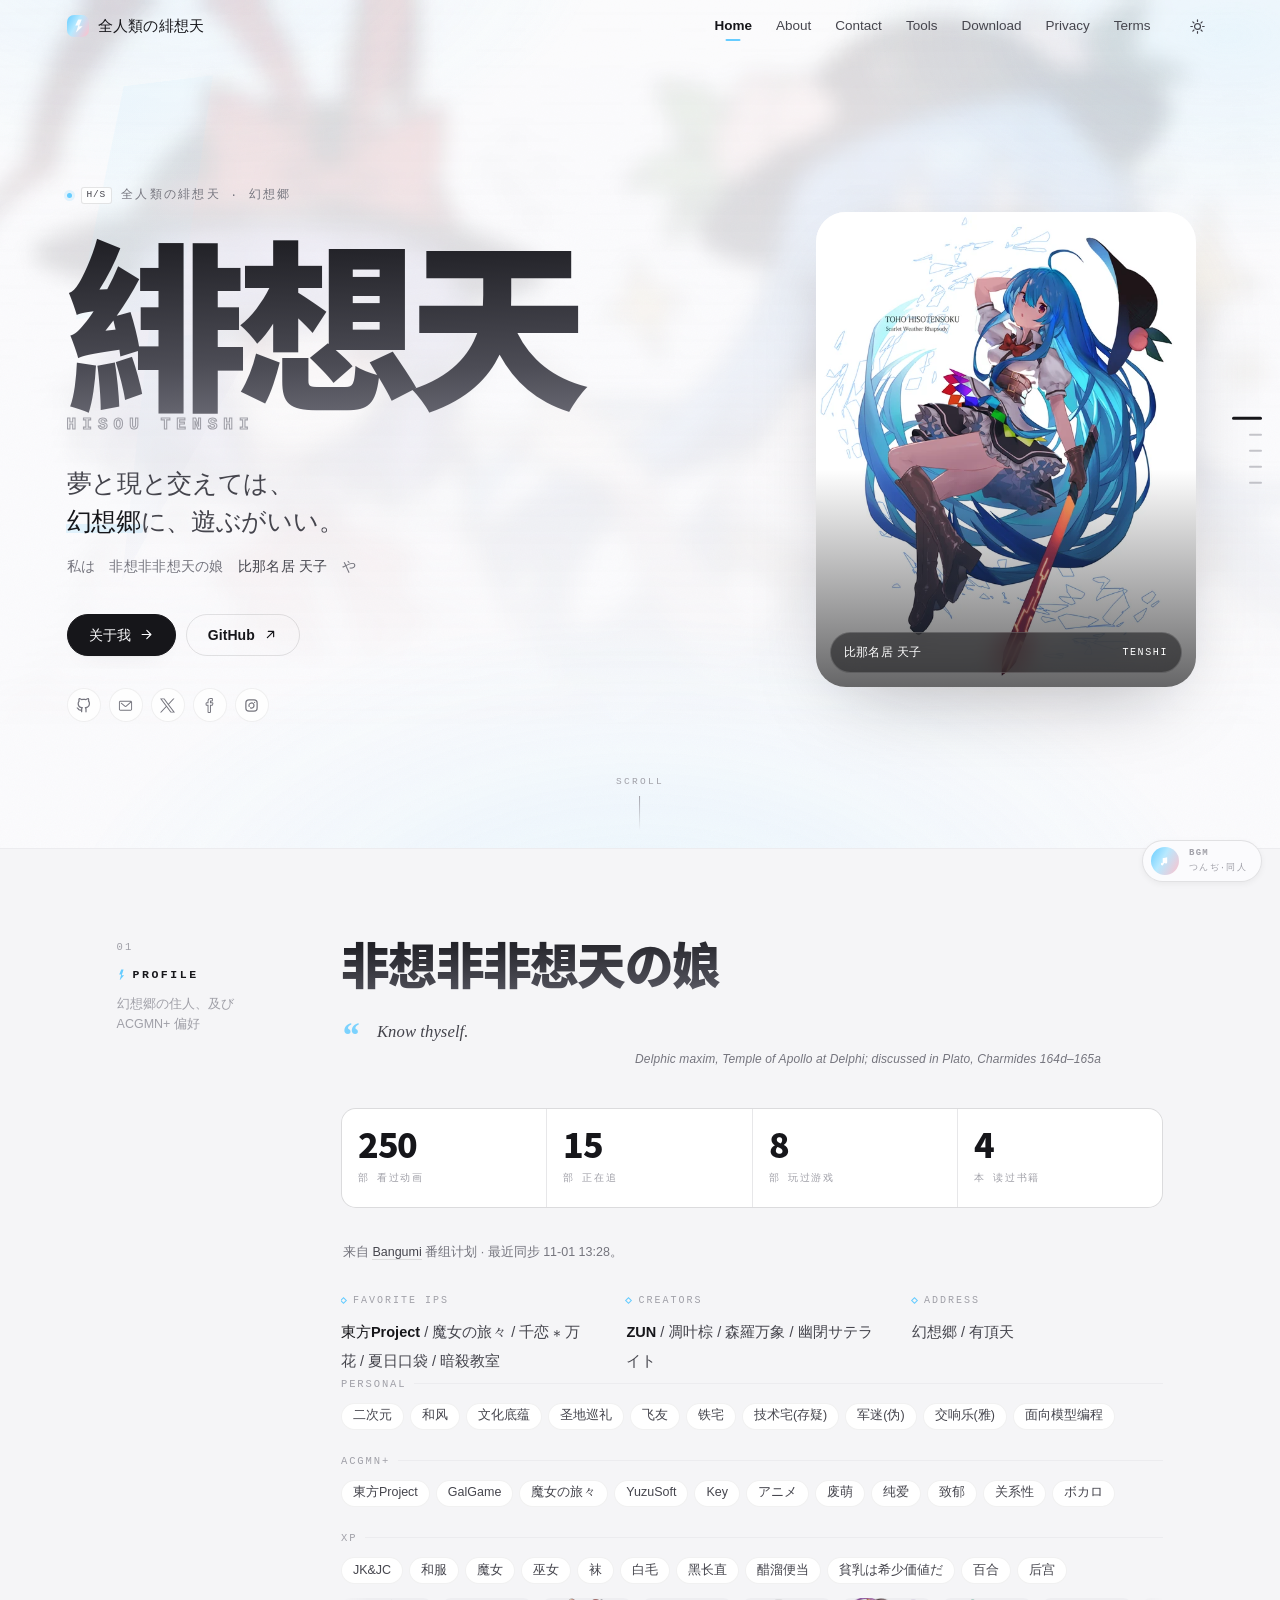
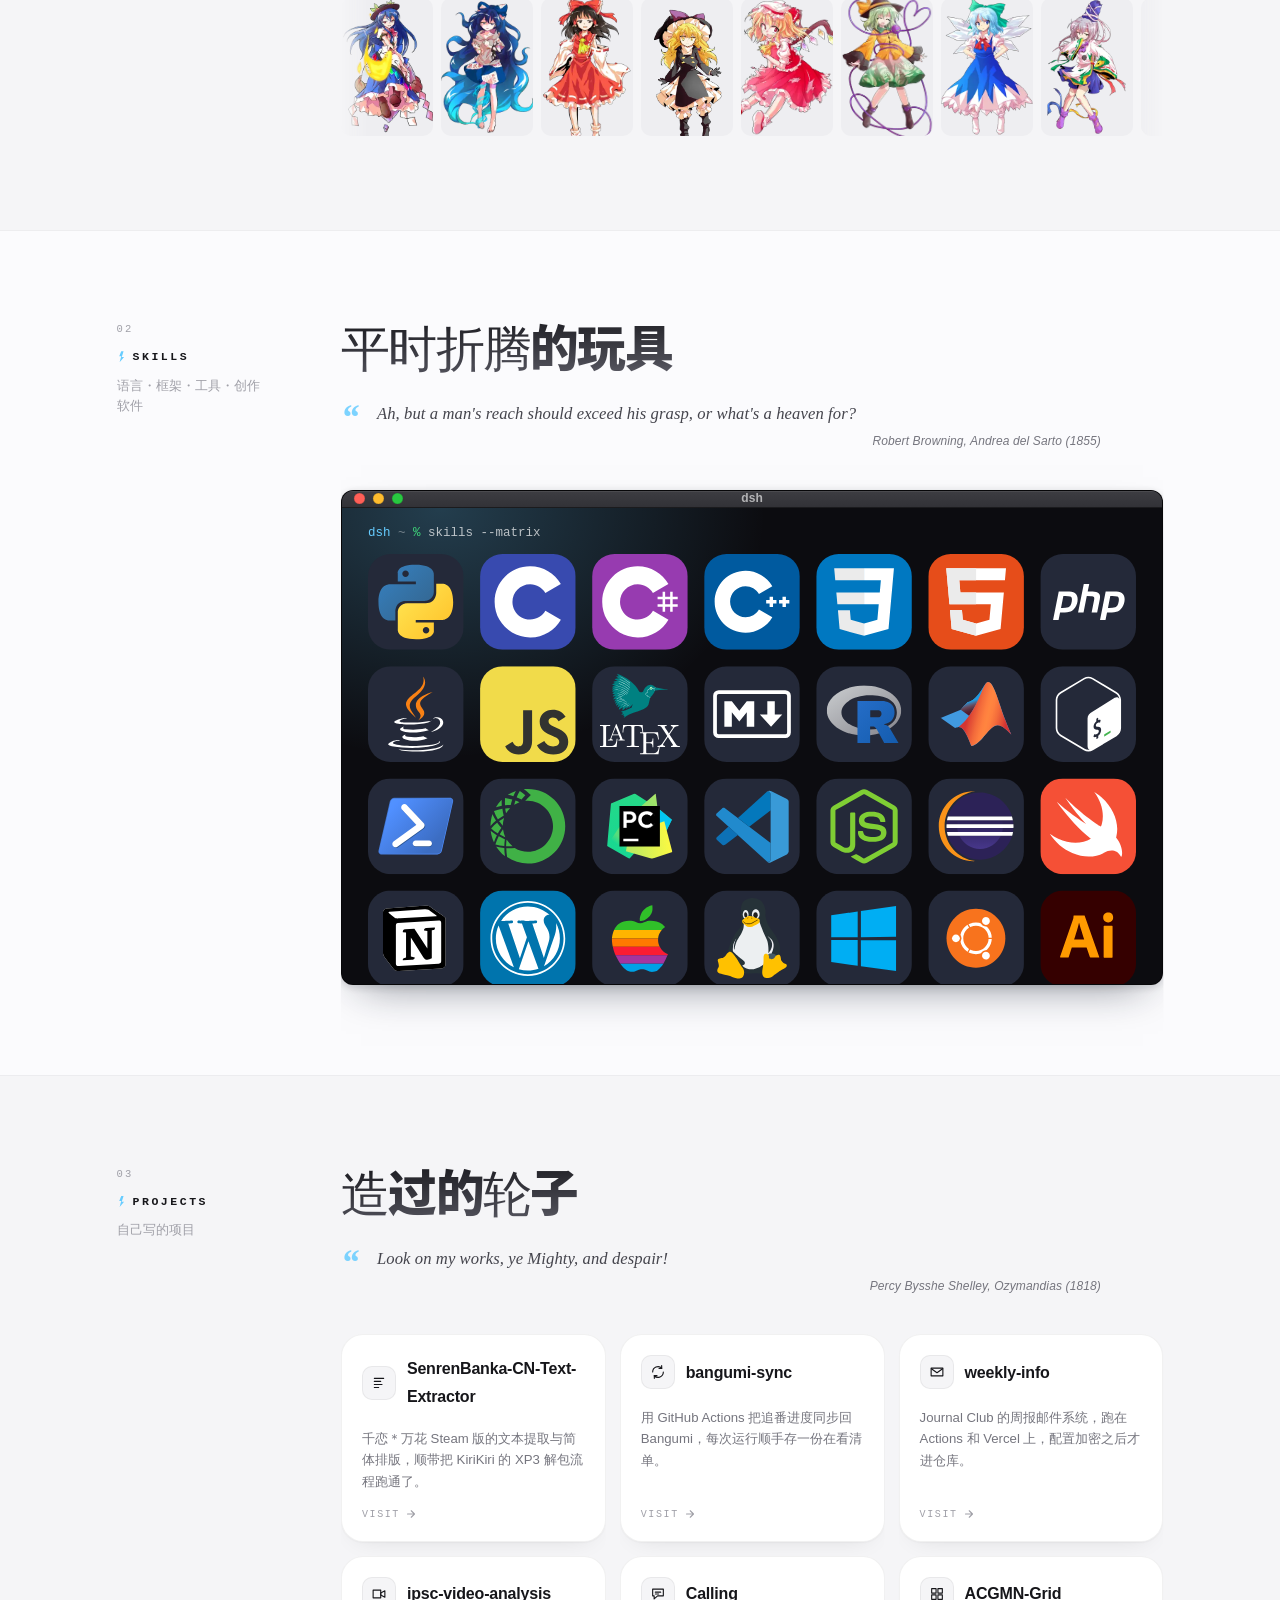
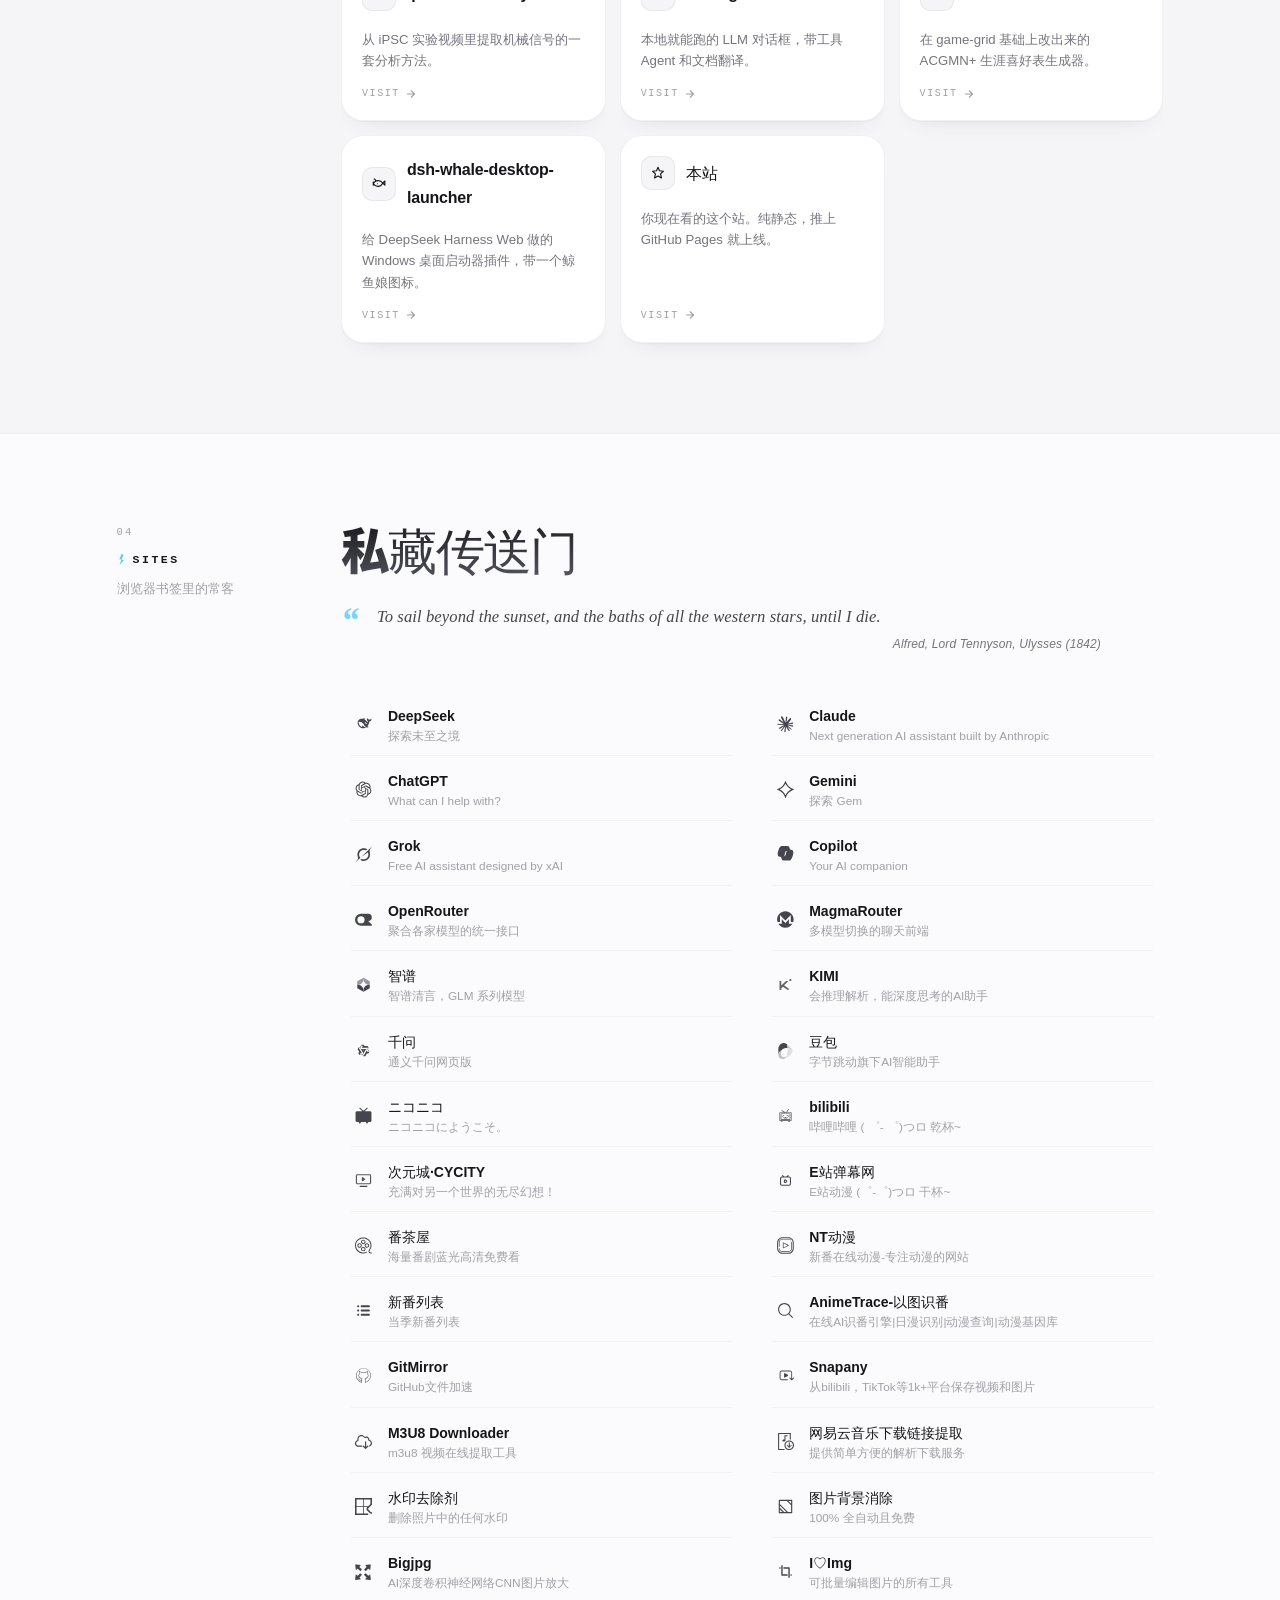
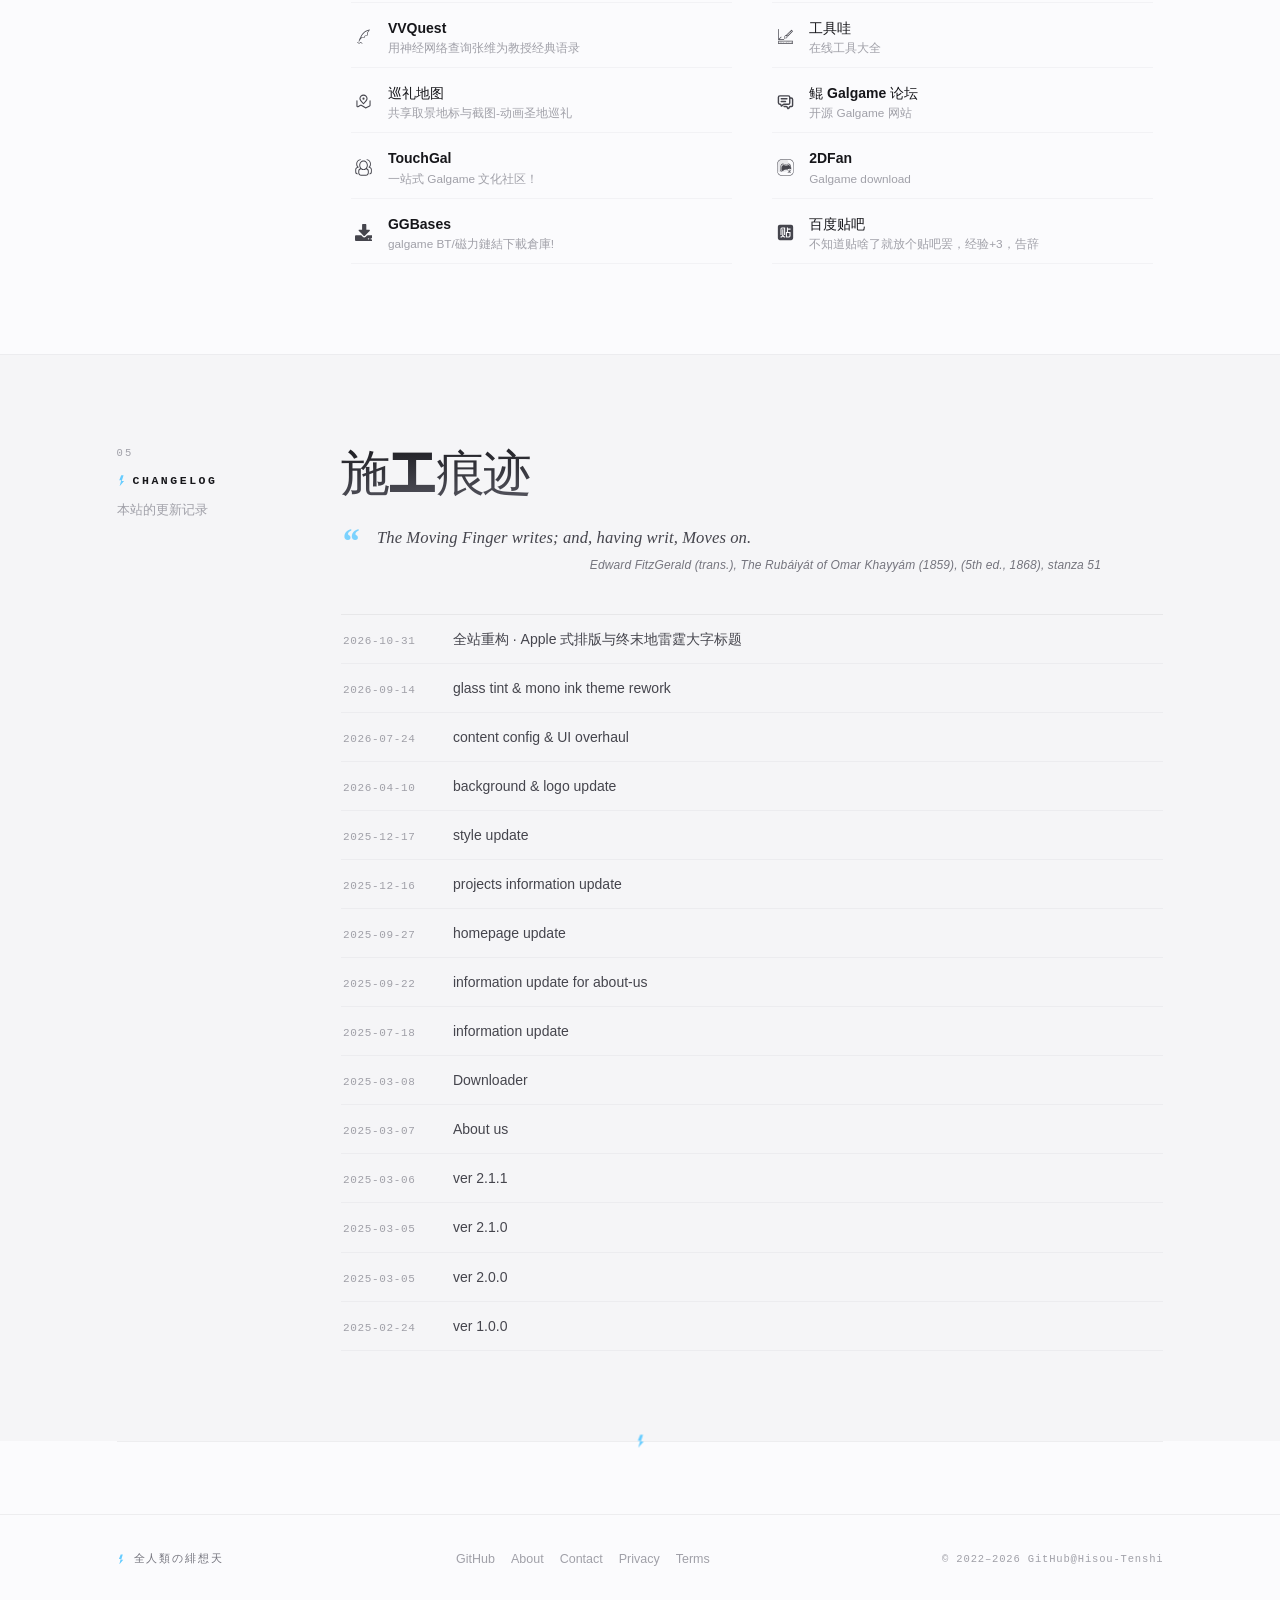
==== commit 244b8a5a: "feat: split Monika dialogue and brighten takeover hints" ====
--- a/index.html
+++ b/index.html
@@ -44,7 +44,7 @@
     <link rel="preload" href="/static/fonts/display-900.woff2?v=fd3ab177" as="font" type="font/woff2" crossorigin />
     <link rel="stylesheet" href="/static/css/root.css?v=9f79e097" />
     <link rel="stylesheet" href="/static/css/style.css?v=11bf2ef4" />
-    <link rel="stylesheet" href="/static/css/finale.css?v=ffafb921" />
+    <link rel="stylesheet" href="/static/css/finale.css?v=e0e37323" />
     <link rel="preload" as="image" href="/static/img/opt/avatar-768.webp?v=738480a9" imagesrcset="/static/img/opt/avatar.webp?v=dfc2a054 320w, /static/img/opt/avatar-768.webp?v=738480a9 768w" imagesizes="(max-width: 900px) 86vw, 420px" fetchpriority="high" />
   </head>
   <body>
@@ -1111,6 +1111,6 @@
 
     <script src="/static/js/site-content.js?v=7ef09ab3"></script>
     <script src="/static/js/script.js?v=9bb4b7a4"></script>
-    <script src="/static/js/finale.js?v=144c3162"></script>
+    <script src="/static/js/finale.js?v=10da84a0"></script>
   </body>
 </html>
--- a/static/css/finale.css
+++ b/static/css/finale.css
@@ -284,7 +284,11 @@
 	z-index: 3;
 	max-width: 68%;
 	overflow: hidden;
-	color: var(--egg-dim, #a34a4a);
+	color: #ff2b2b;
+	font-weight: 600;
+	text-shadow:
+		0 0 8px rgba(255, 20, 20, 0.55),
+		0 0 20px rgba(255, 0, 0, 0.22);
 	font-size: 0.82em;
 	line-height: 1.35;
 	text-align: right;
@@ -298,7 +302,10 @@
 	display: none;
 }
 .egg__win--5 .egg__hint {
-	color: #ff9b9b;
+	color: #ff2b2b;
+	text-shadow:
+		0 0 8px rgba(255, 20, 20, 0.55),
+		0 0 20px rgba(255, 0, 0, 0.22);
 }
 .egg__input-line.is-busy > .egg__caret,
 .egg__input-line.is-busy .egg__caret {
@@ -829,7 +836,7 @@
 	min-height: 3em;
 	padding-right: 2em;
 	font-family: var(--font-sans);
-	font-size: clamp(15px, 2.2vh, 22px);
+	font-size: clamp(17px, 2.6vh, 26px);
 	font-weight: 700;
 	line-height: 1.48;
 	letter-spacing: 0.005em;
@@ -976,7 +983,7 @@
 
 	.gal__body {
 		padding-right: 1.2em;
-		font-size: 15px;
+		font-size: 17px;
 	}
 
 	.gal__menu {
@@ -1003,7 +1010,7 @@
 	}
 
 	.gal__body {
-		font-size: 14px;
+		font-size: 16px;
 		line-height: 1.4;
 	}
 
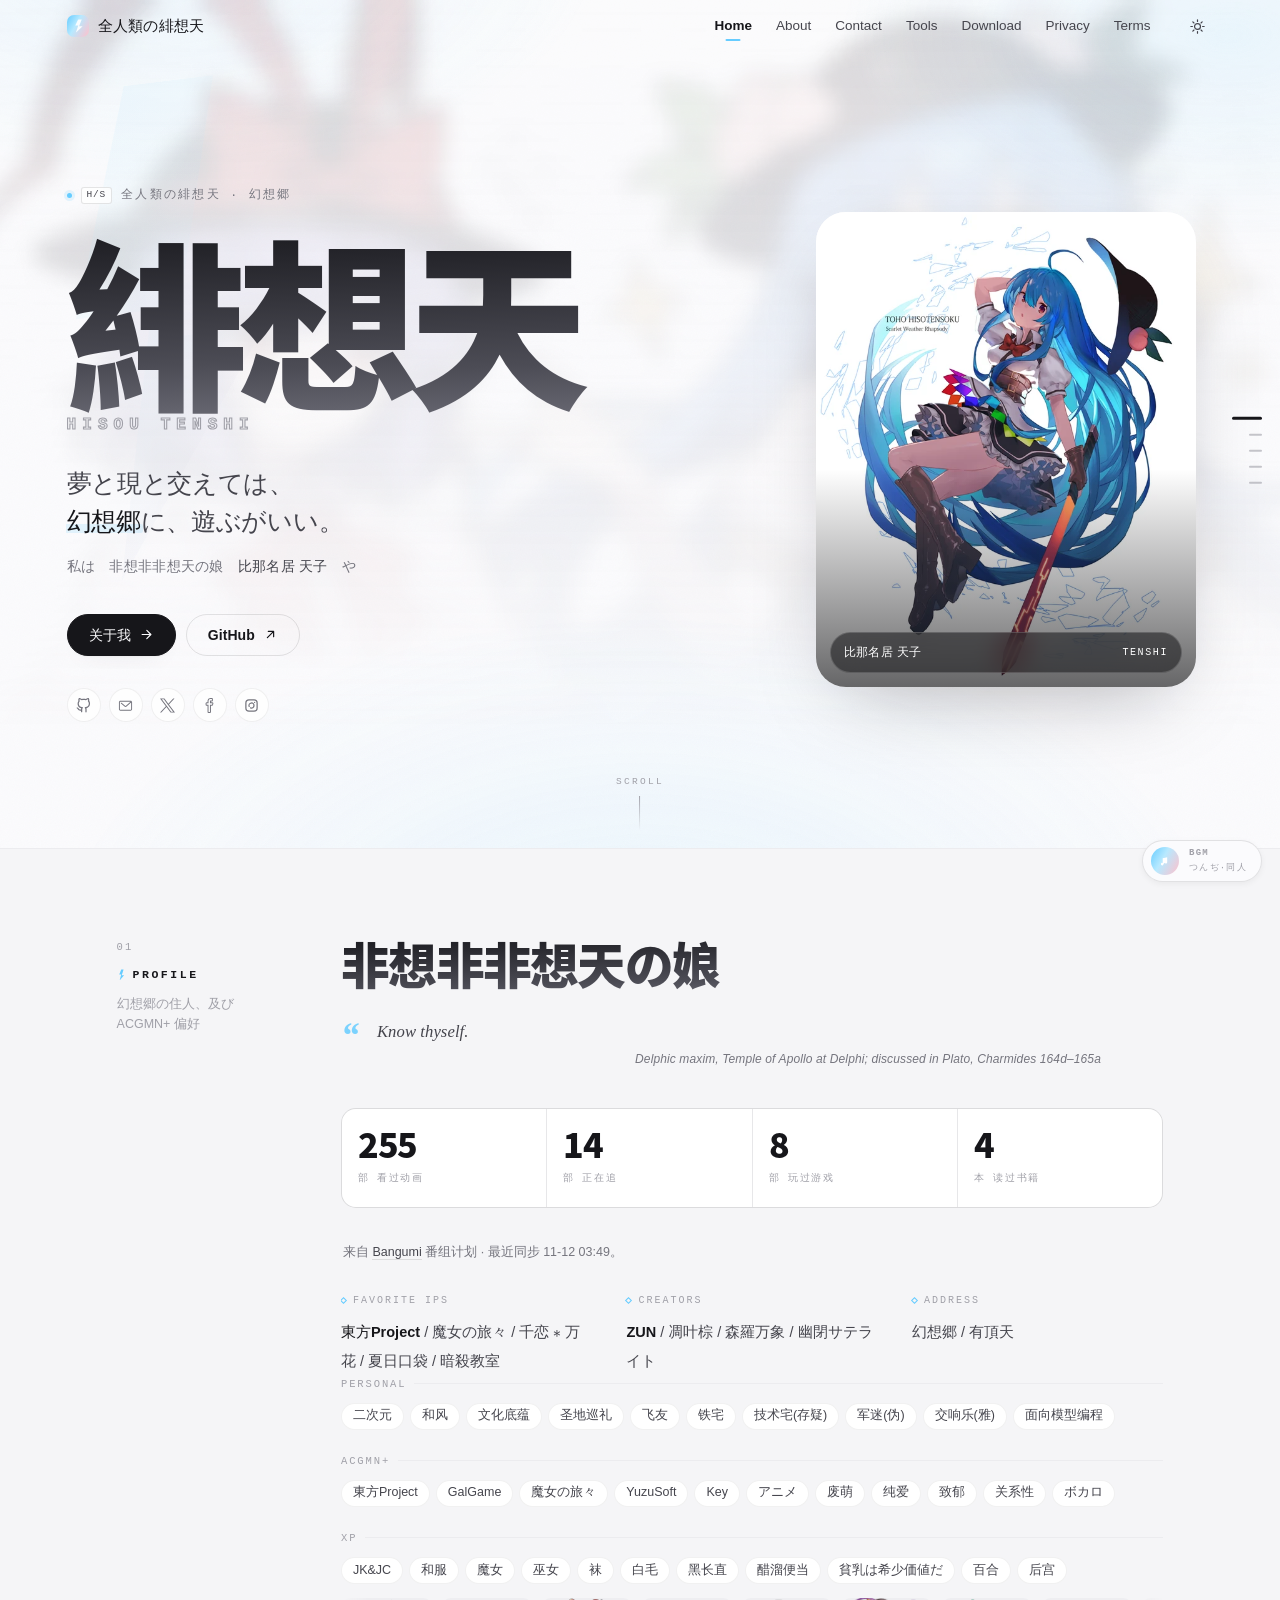
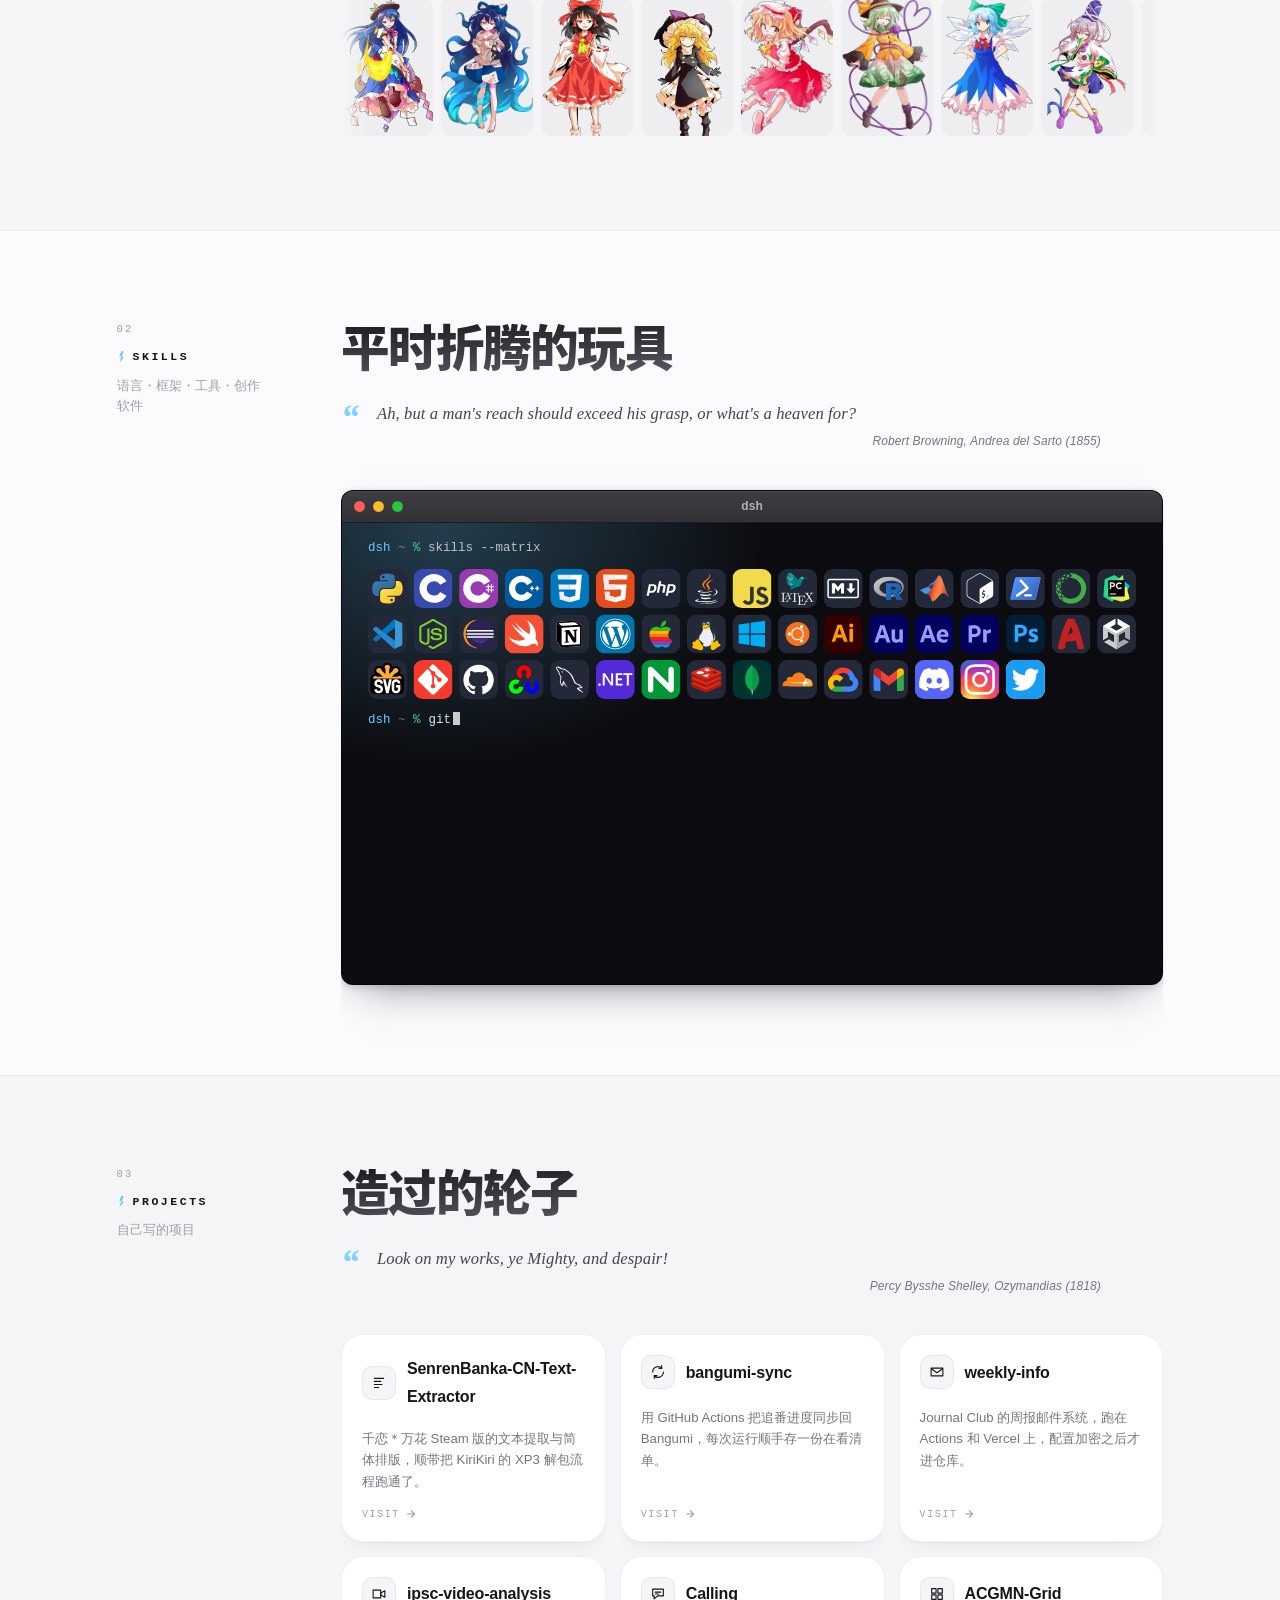
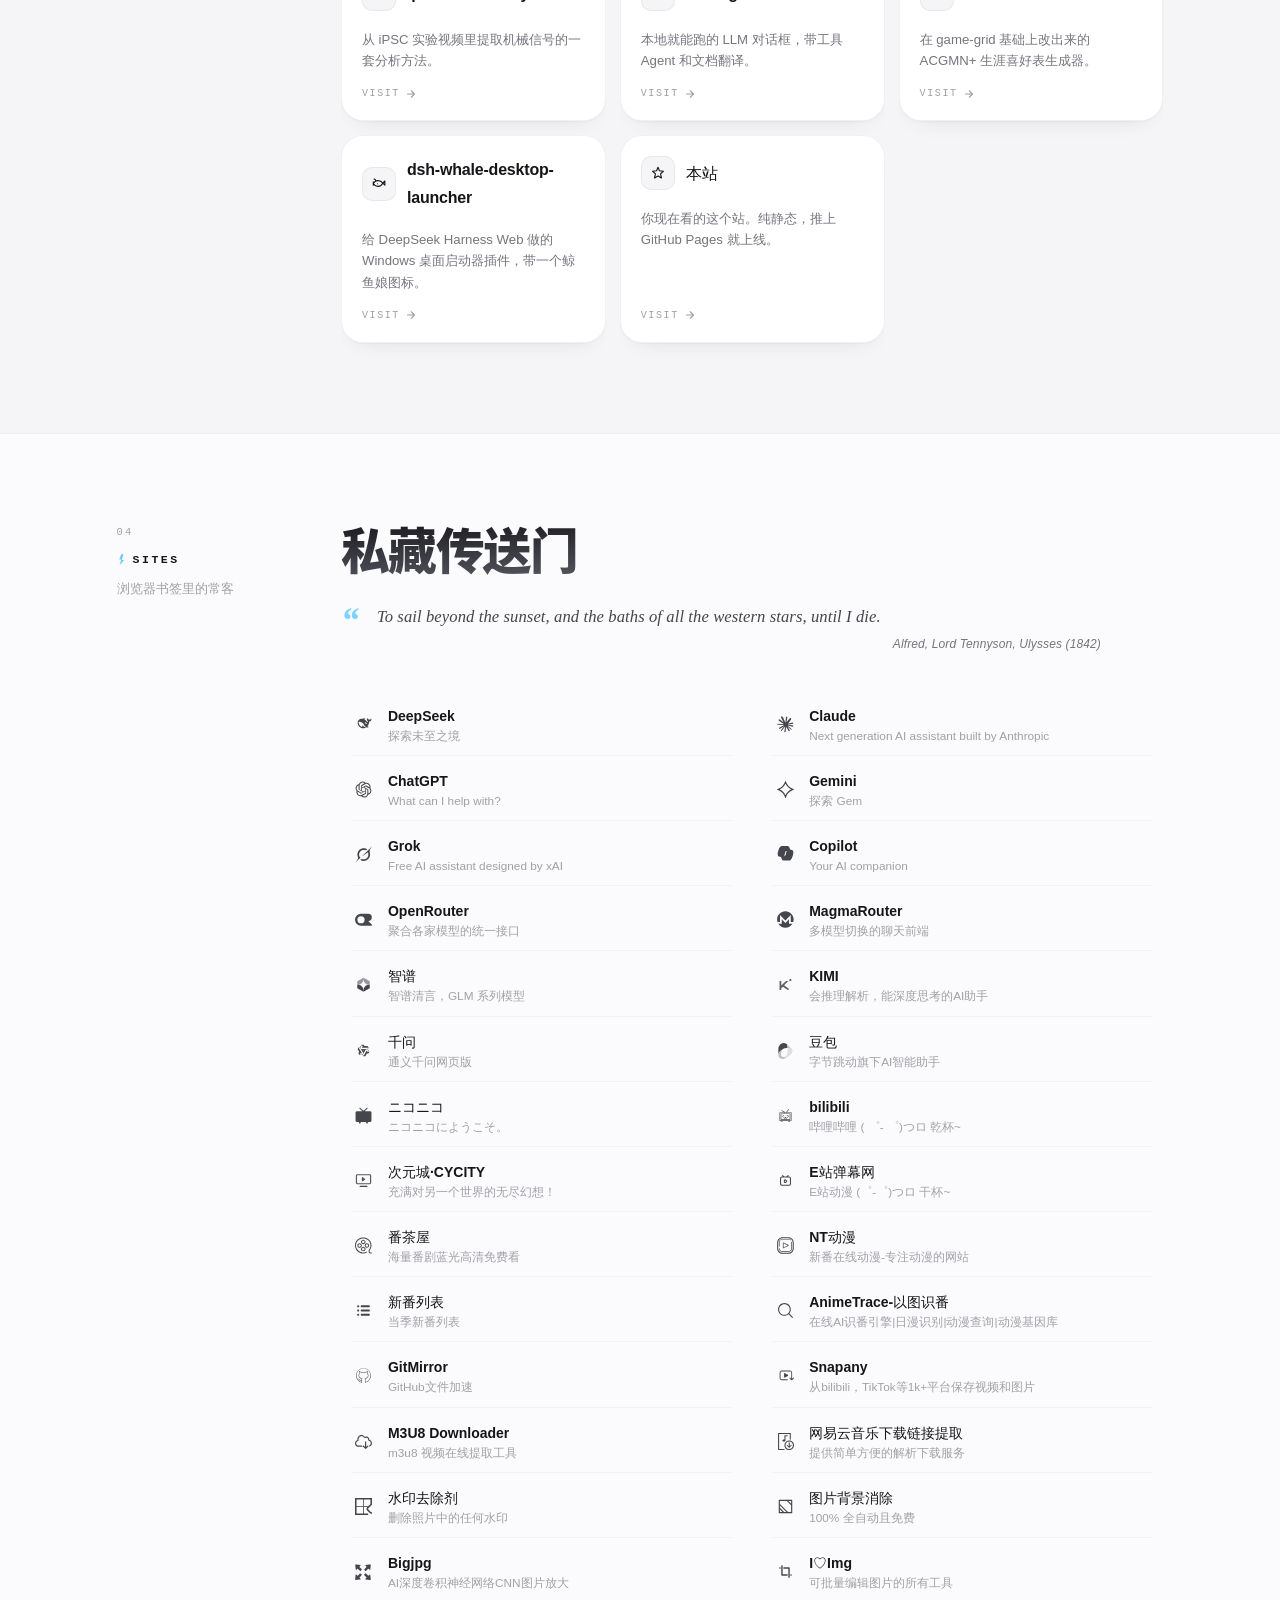
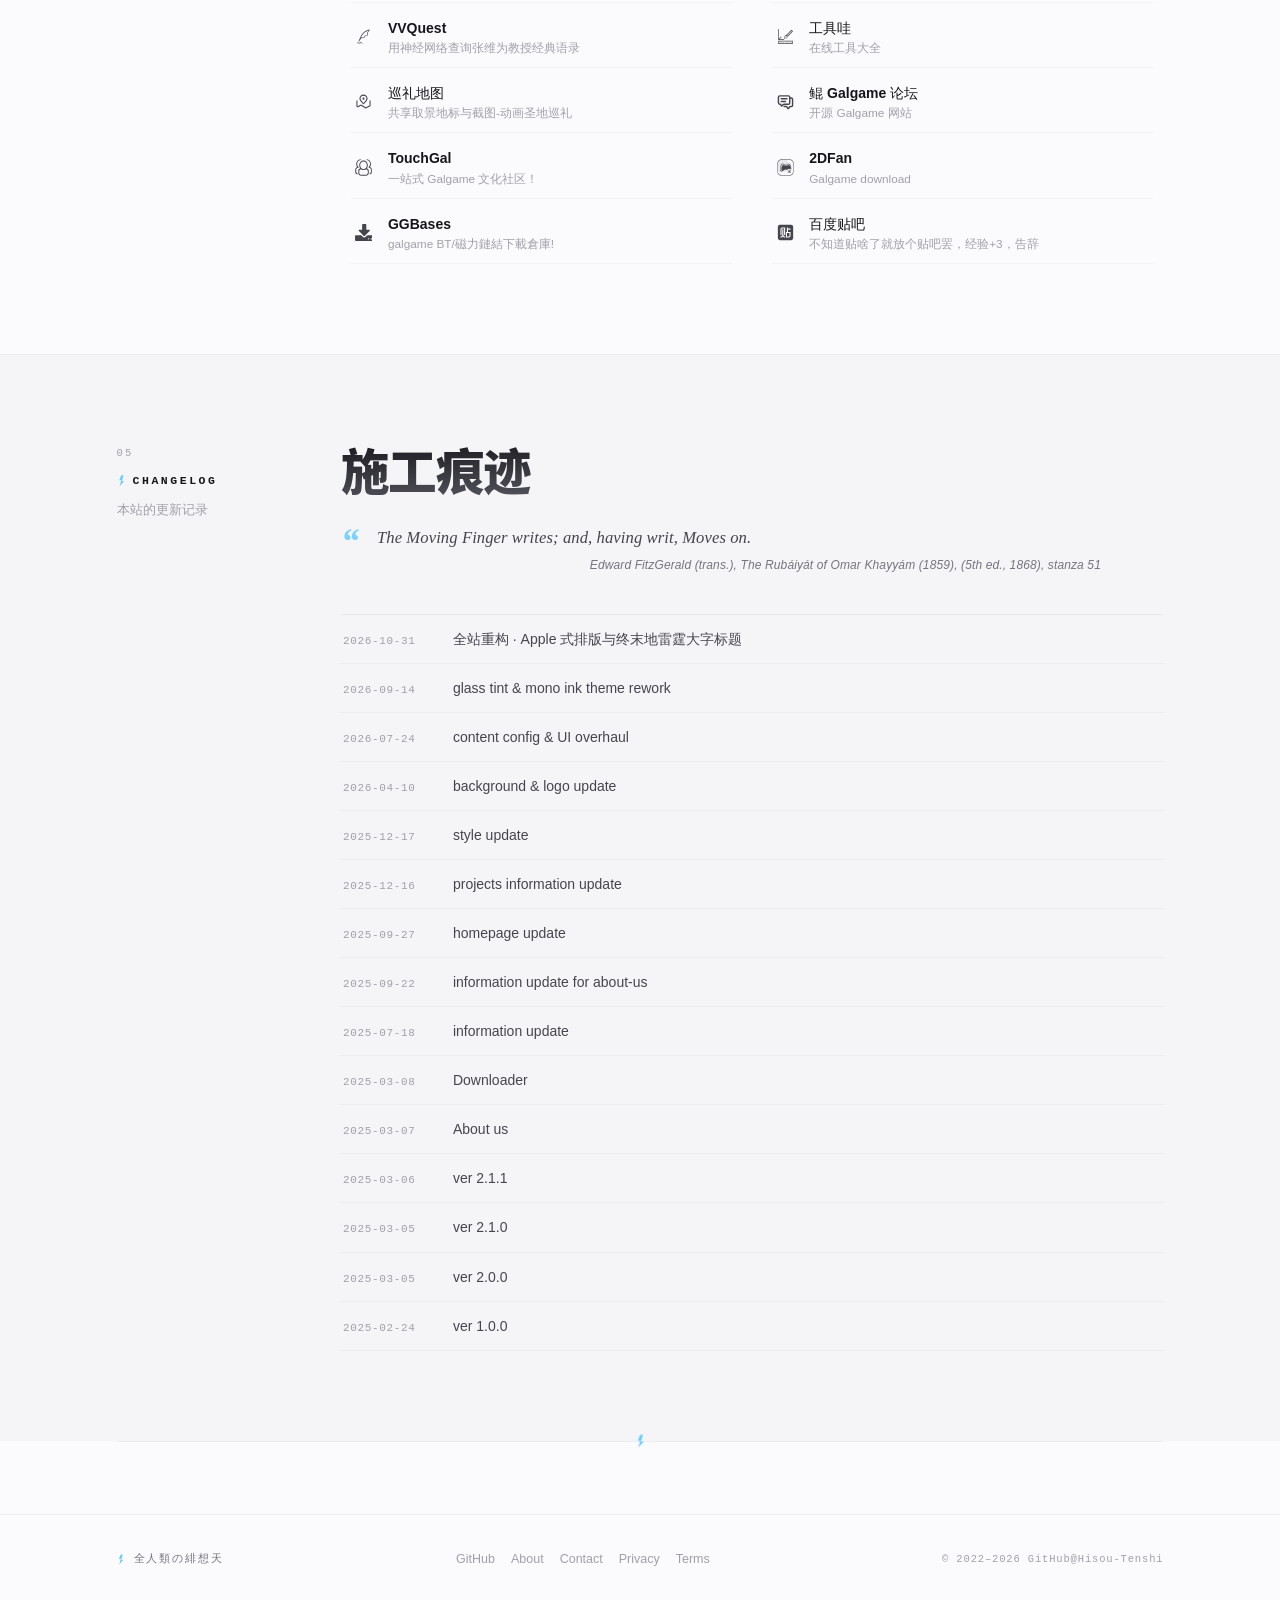
==== commit 89194667: "fix(font): cover every display glyph and stop the fallback flash - rebuild the display-900.woff2 sub" ====
--- a/index.html
+++ b/index.html
@@ -41,8 +41,8 @@
     <link rel="icon" href="/static/img/opt/favicon-32.png?v=053d6cee" sizes="32x32" type="image/png" />
     <link rel="apple-touch-icon" href="/static/img/opt/favicon-180.png?v=eb86eefc" />
     <link rel="canonical" href="https://tenshi.qzz.io/" />
-    <link rel="preload" href="/static/fonts/display-900.woff2?v=fd3ab177" as="font" type="font/woff2" crossorigin />
-    <link rel="stylesheet" href="/static/css/root.css?v=9f79e097" />
+    <link rel="preload" href="/static/fonts/display-900.woff2?v=3402f296" as="font" type="font/woff2" crossorigin />
+    <link rel="stylesheet" href="/static/css/root.css?v=d5c233b4" />
     <link rel="stylesheet" href="/static/css/style.css?v=11bf2ef4" />
     <link rel="stylesheet" href="/static/css/finale.css?v=e0e37323" />
     <link rel="preload" as="image" href="/static/img/opt/avatar-768.webp?v=738480a9" imagesrcset="/static/img/opt/avatar.webp?v=dfc2a054 320w, /static/img/opt/avatar-768.webp?v=738480a9 768w" imagesizes="(max-width: 900px) 86vw, 420px" fetchpriority="high" />
--- a/static/css/root.css
+++ b/static/css/root.css
@@ -189,9 +189,9 @@
    the "thunder big text" look collapses. See static/fonts/README.txt. */
 @font-face {
 	font-family: "HST Display";
-	src: url("../fonts/display-900.woff2?v=e4c59ec4") format("woff2");
+	src: url("../fonts/display-900.woff2?v=3402f296") format("woff2");
 	font-weight: 900;
 	font-style: normal;
-	font-display: swap;
+	font-display: block;
 }
 
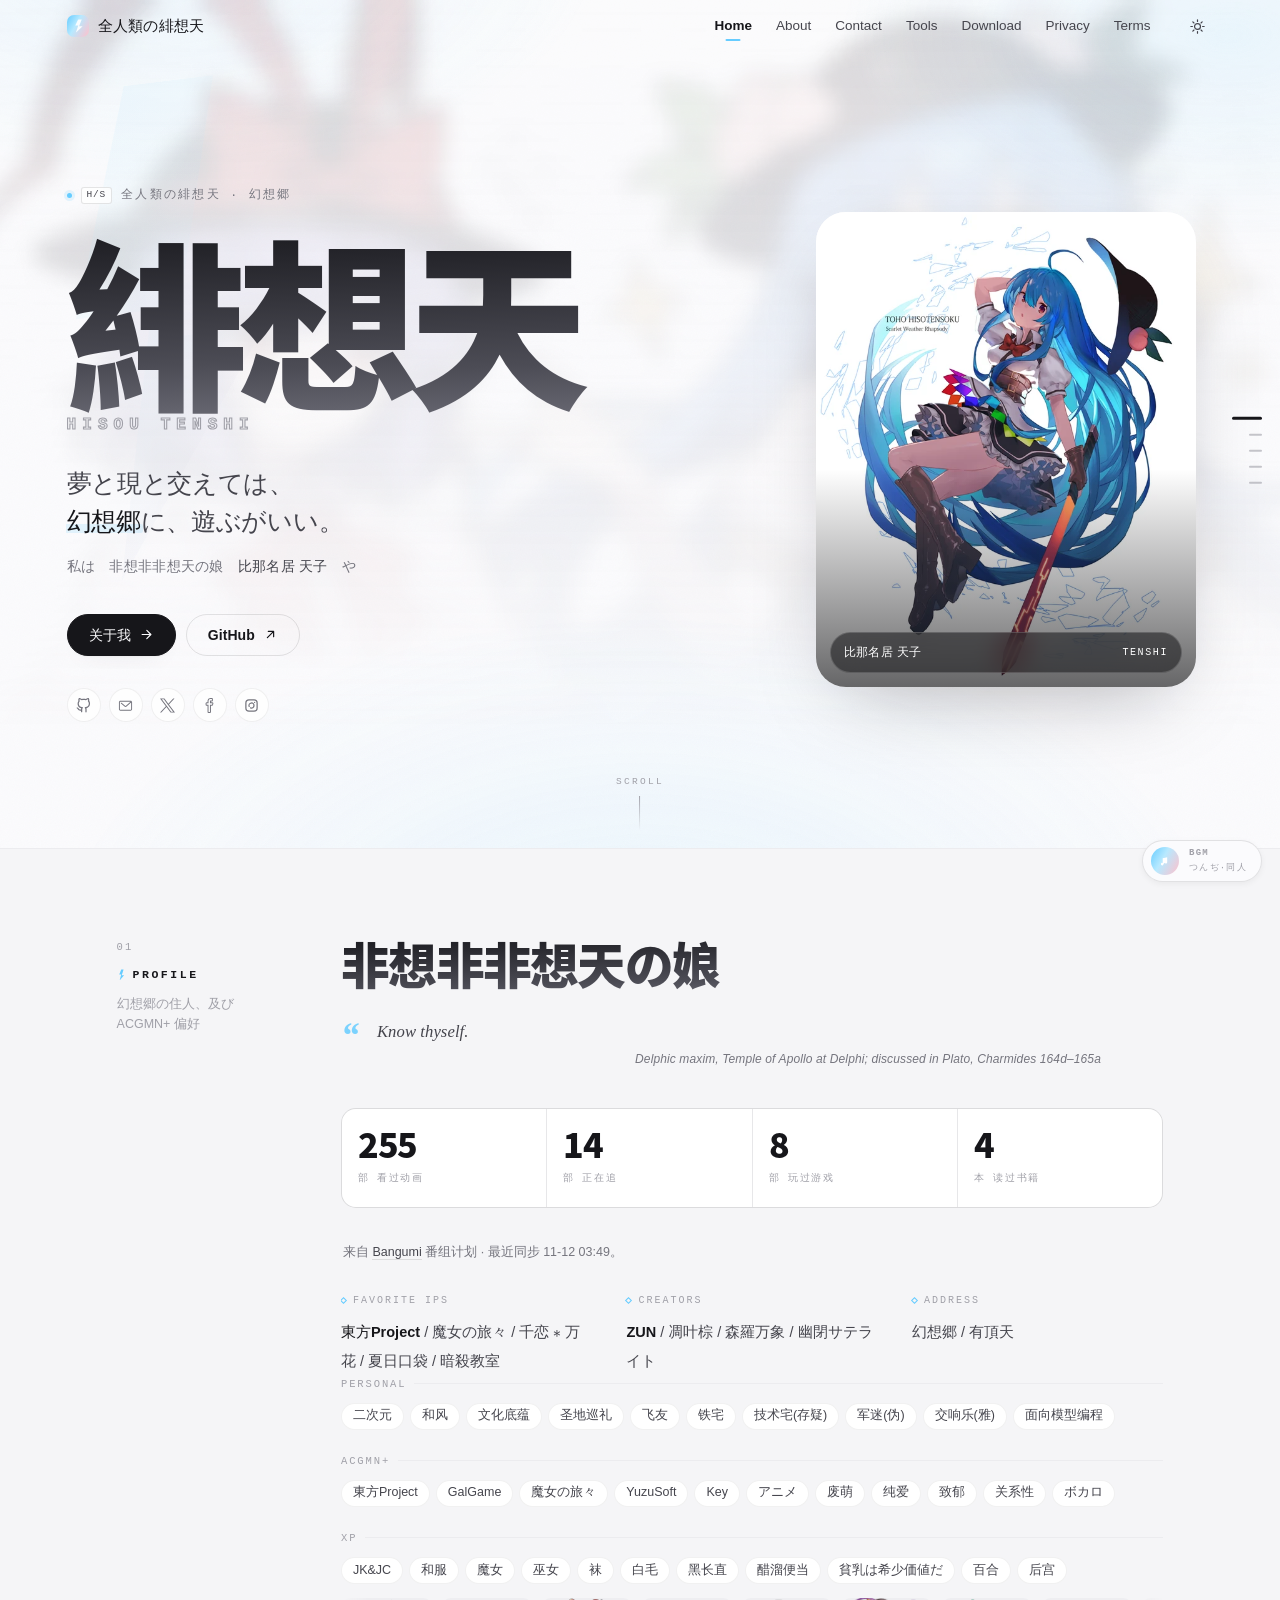
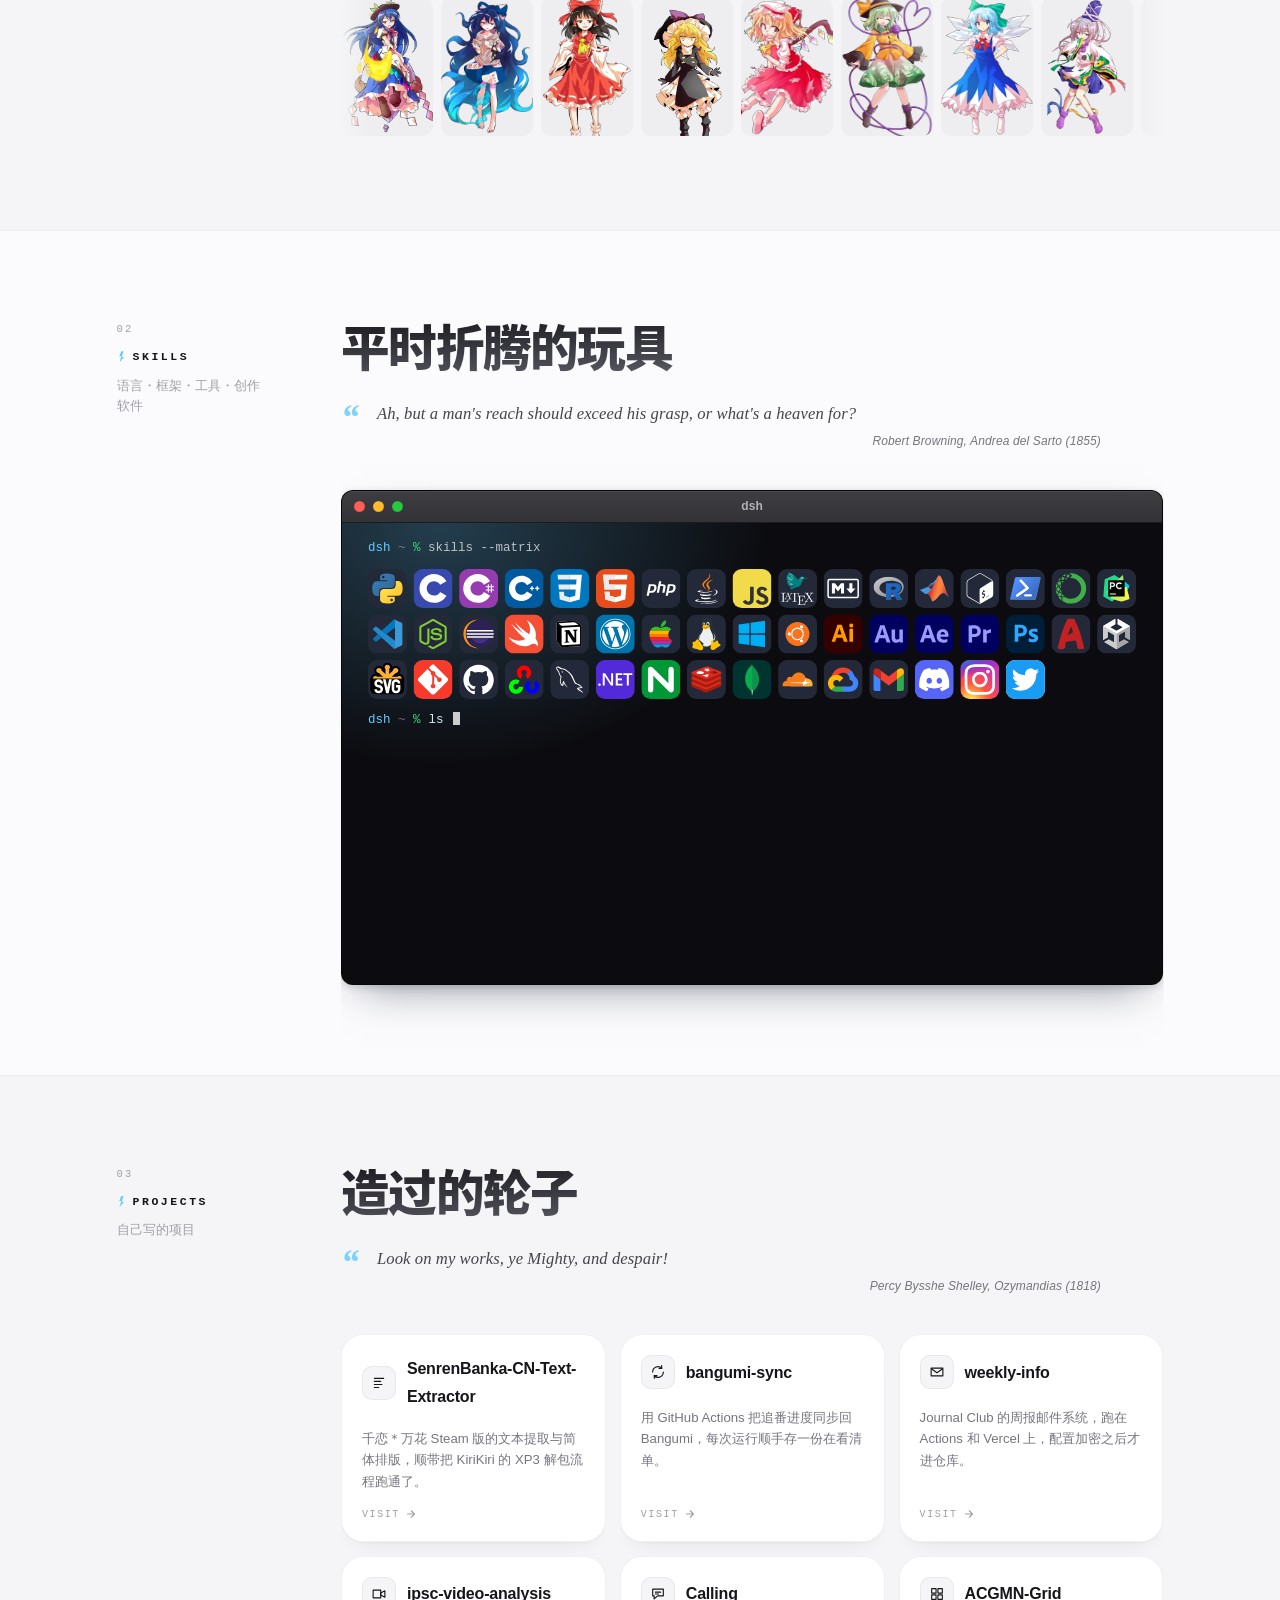
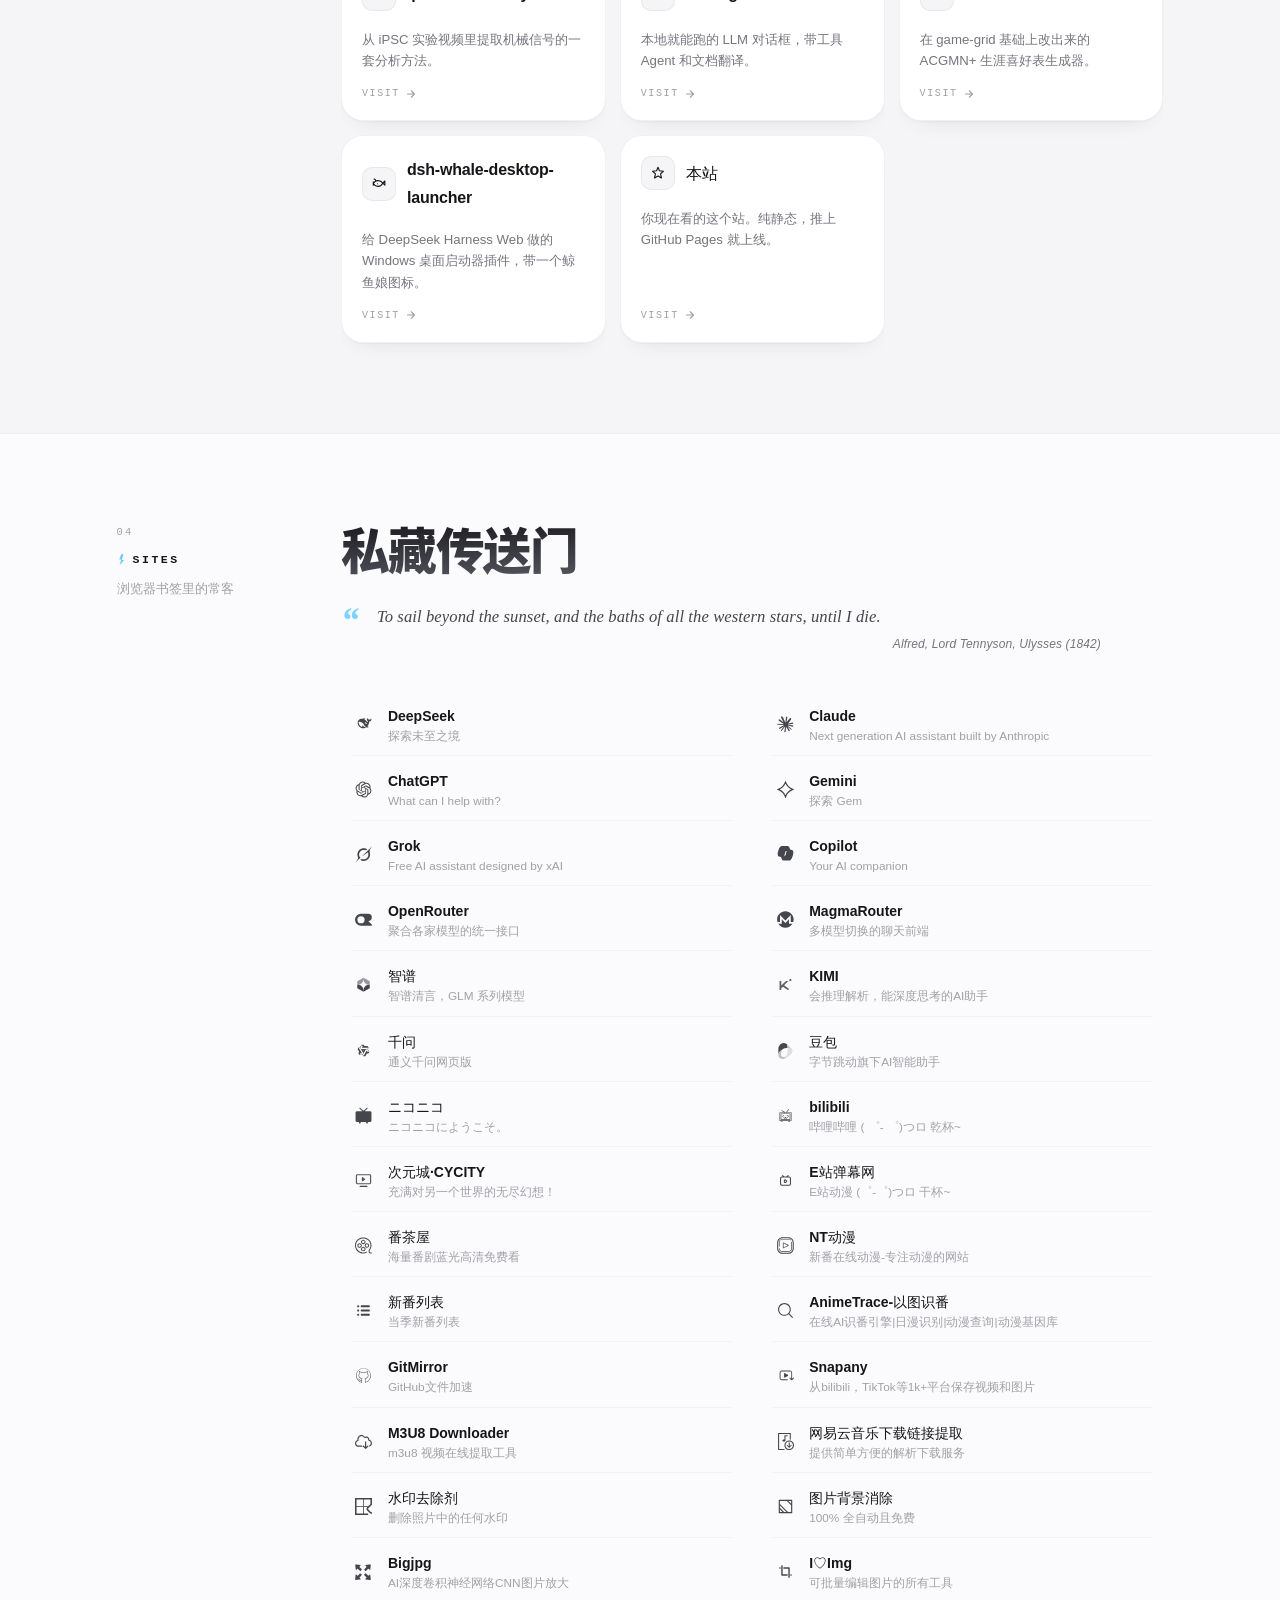
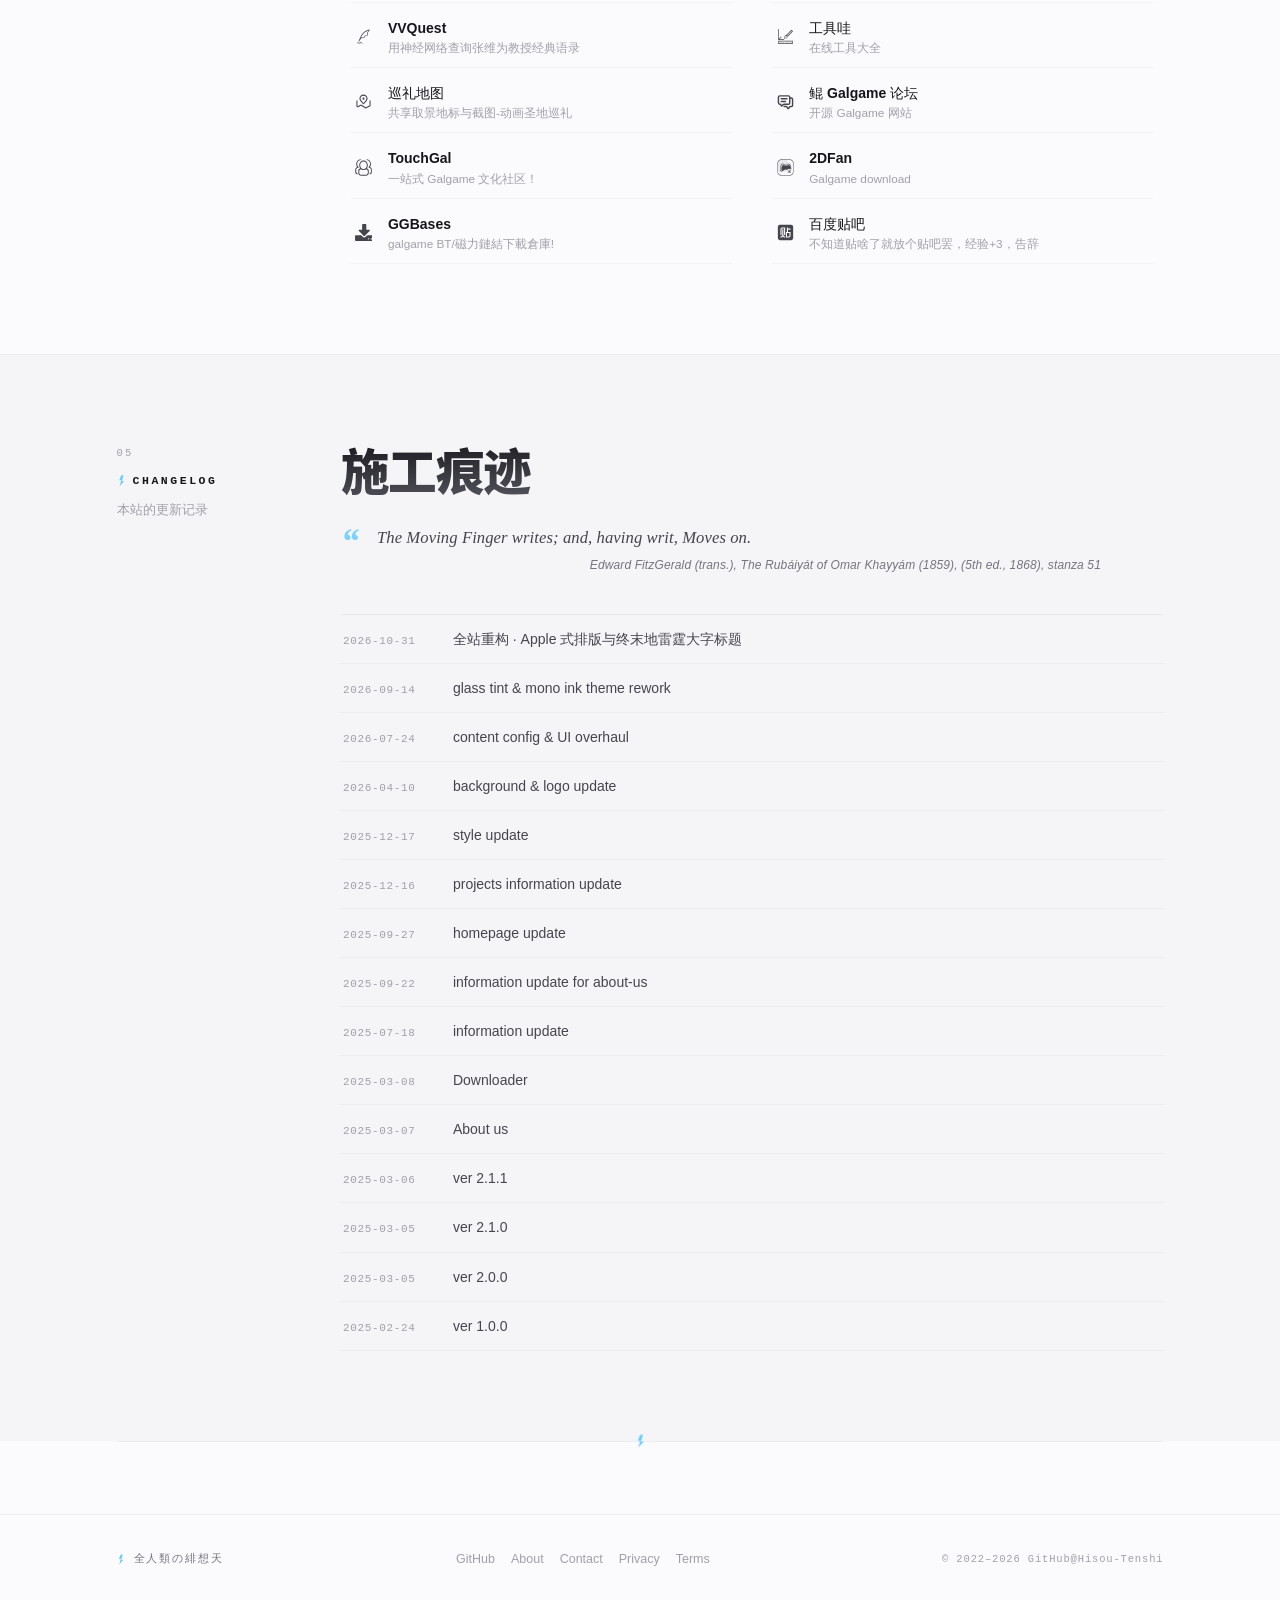
==== commit eece2735: "chore(font): let stamp-assets own every asset URL Hand-editing the ?v= in root.css made the asset st" ====
--- a/index.html
+++ b/index.html
@@ -41,8 +41,8 @@
     <link rel="icon" href="/static/img/opt/favicon-32.png?v=053d6cee" sizes="32x32" type="image/png" />
     <link rel="apple-touch-icon" href="/static/img/opt/favicon-180.png?v=eb86eefc" />
     <link rel="canonical" href="https://tenshi.qzz.io/" />
-    <link rel="preload" href="/static/fonts/display-900.woff2?v=3402f296" as="font" type="font/woff2" crossorigin />
-    <link rel="stylesheet" href="/static/css/root.css?v=d5c233b4" />
+    <link rel="preload" href="/static/fonts/display-900.woff2?v=47677276" as="font" type="font/woff2" crossorigin />
+    <link rel="stylesheet" href="/static/css/root.css?v=763d6b59" />
     <link rel="stylesheet" href="/static/css/style.css?v=11bf2ef4" />
     <link rel="stylesheet" href="/static/css/finale.css?v=e0e37323" />
     <link rel="preload" as="image" href="/static/img/opt/avatar-768.webp?v=738480a9" imagesrcset="/static/img/opt/avatar.webp?v=dfc2a054 320w, /static/img/opt/avatar-768.webp?v=738480a9 768w" imagesizes="(max-width: 900px) 86vw, 420px" fetchpriority="high" />
--- a/static/css/root.css
+++ b/static/css/root.css
@@ -189,7 +189,7 @@
    the "thunder big text" look collapses. See static/fonts/README.txt. */
 @font-face {
 	font-family: "HST Display";
-	src: url("../fonts/display-900.woff2?v=3402f296") format("woff2");
+	src: url("../fonts/display-900.woff2?v=47677276") format("woff2");
 	font-weight: 900;
 	font-style: normal;
 	font-display: block;
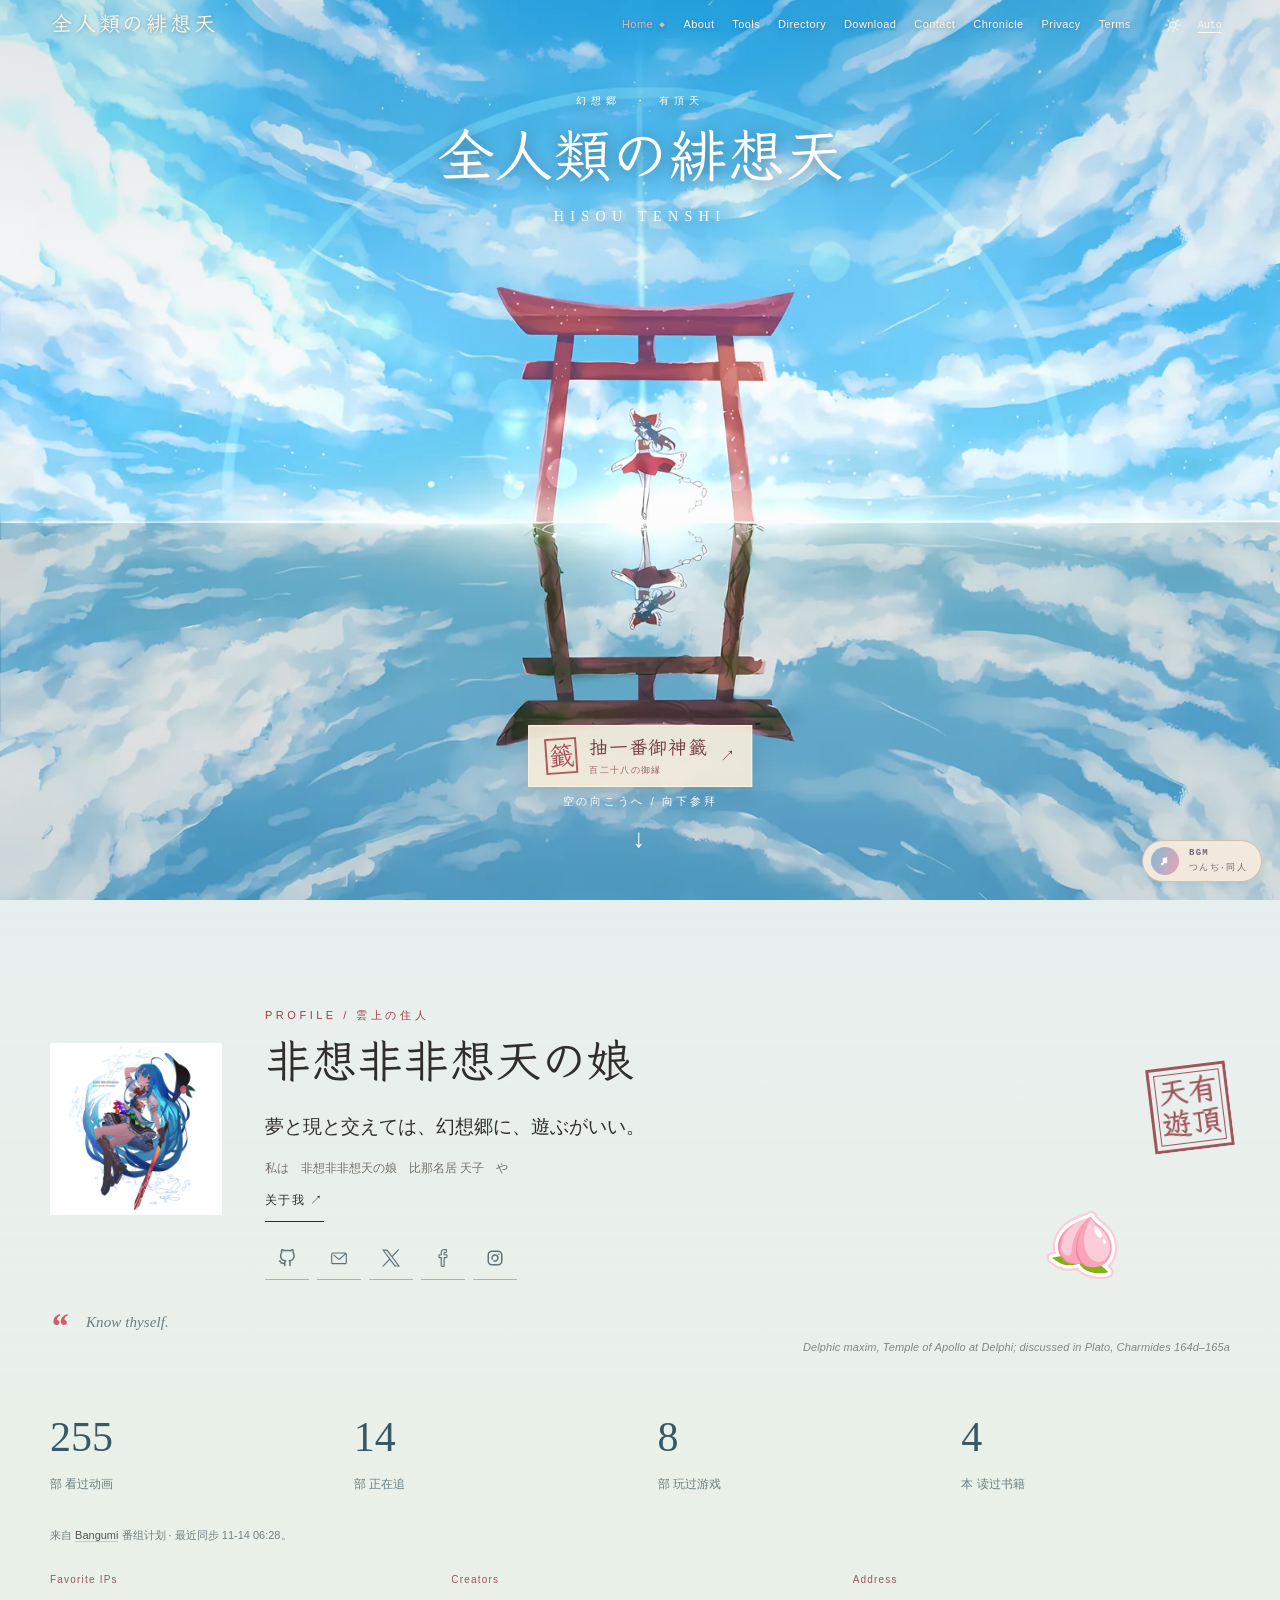
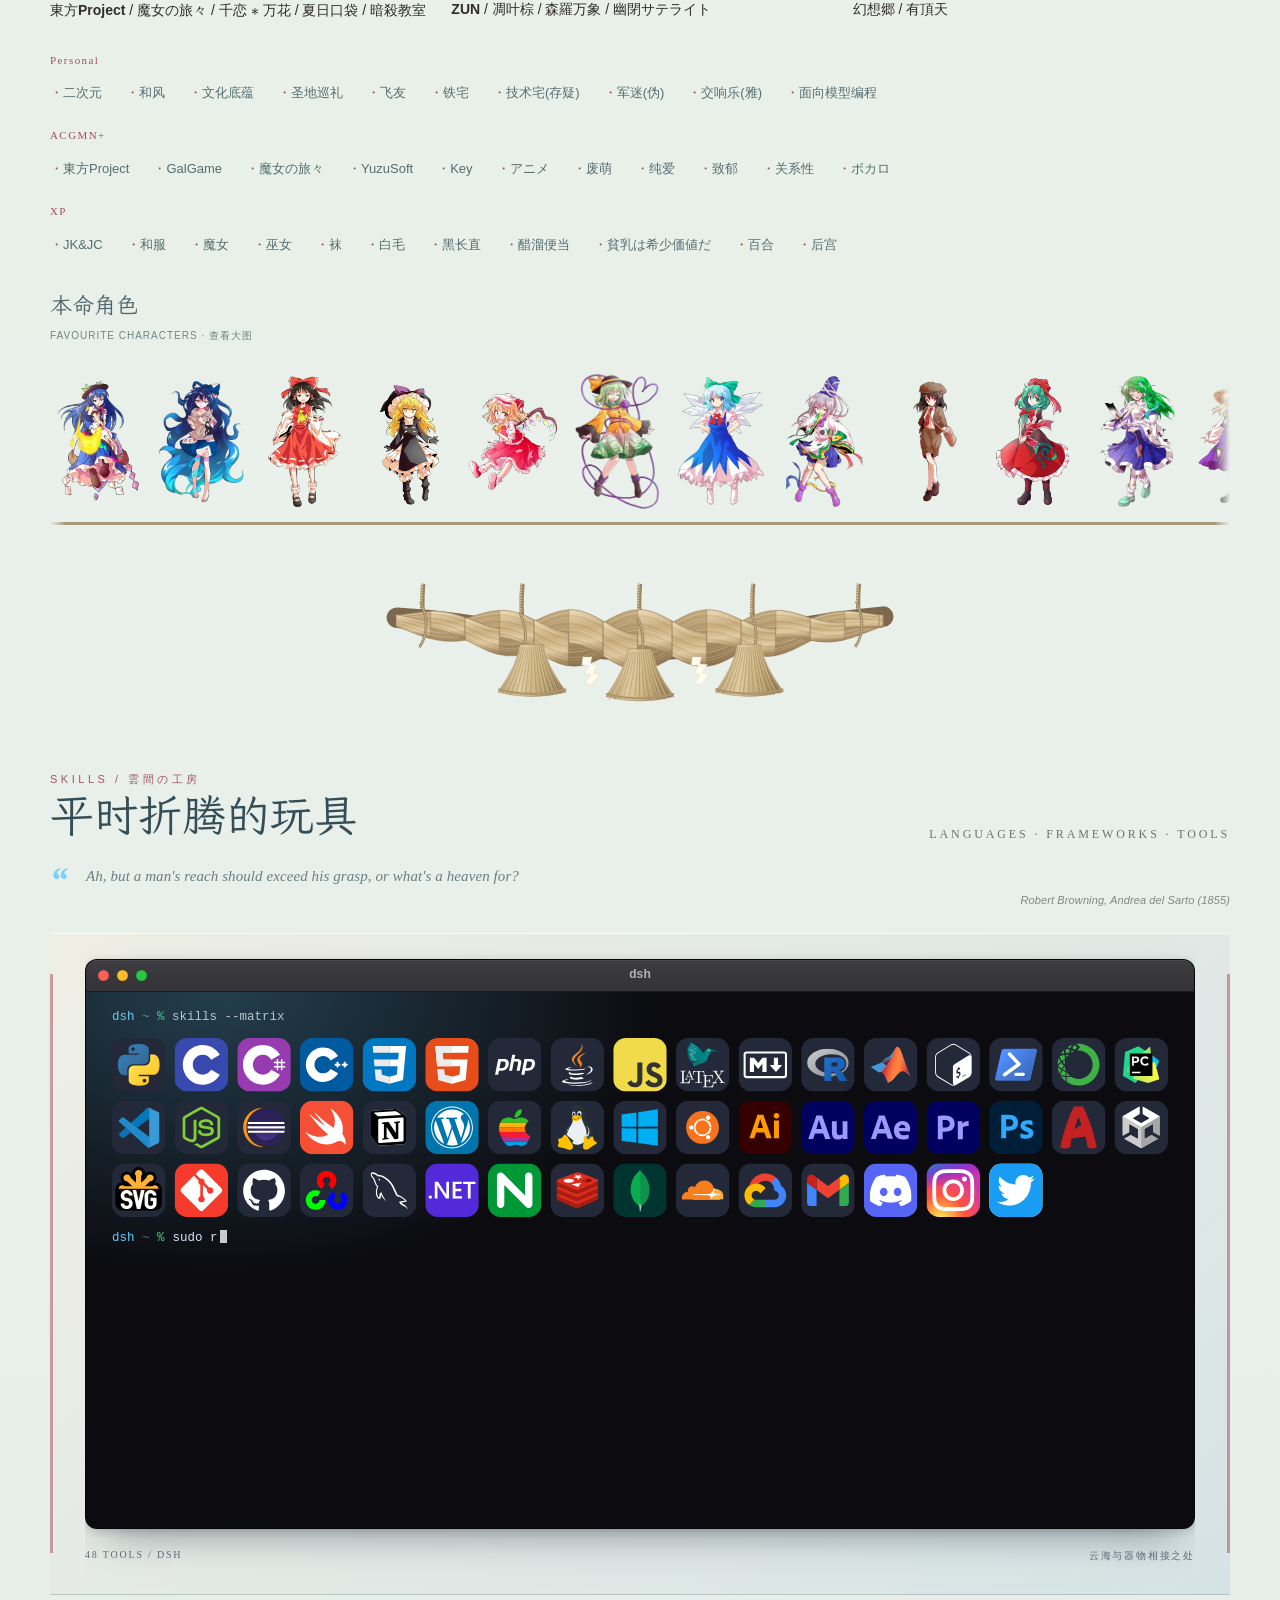
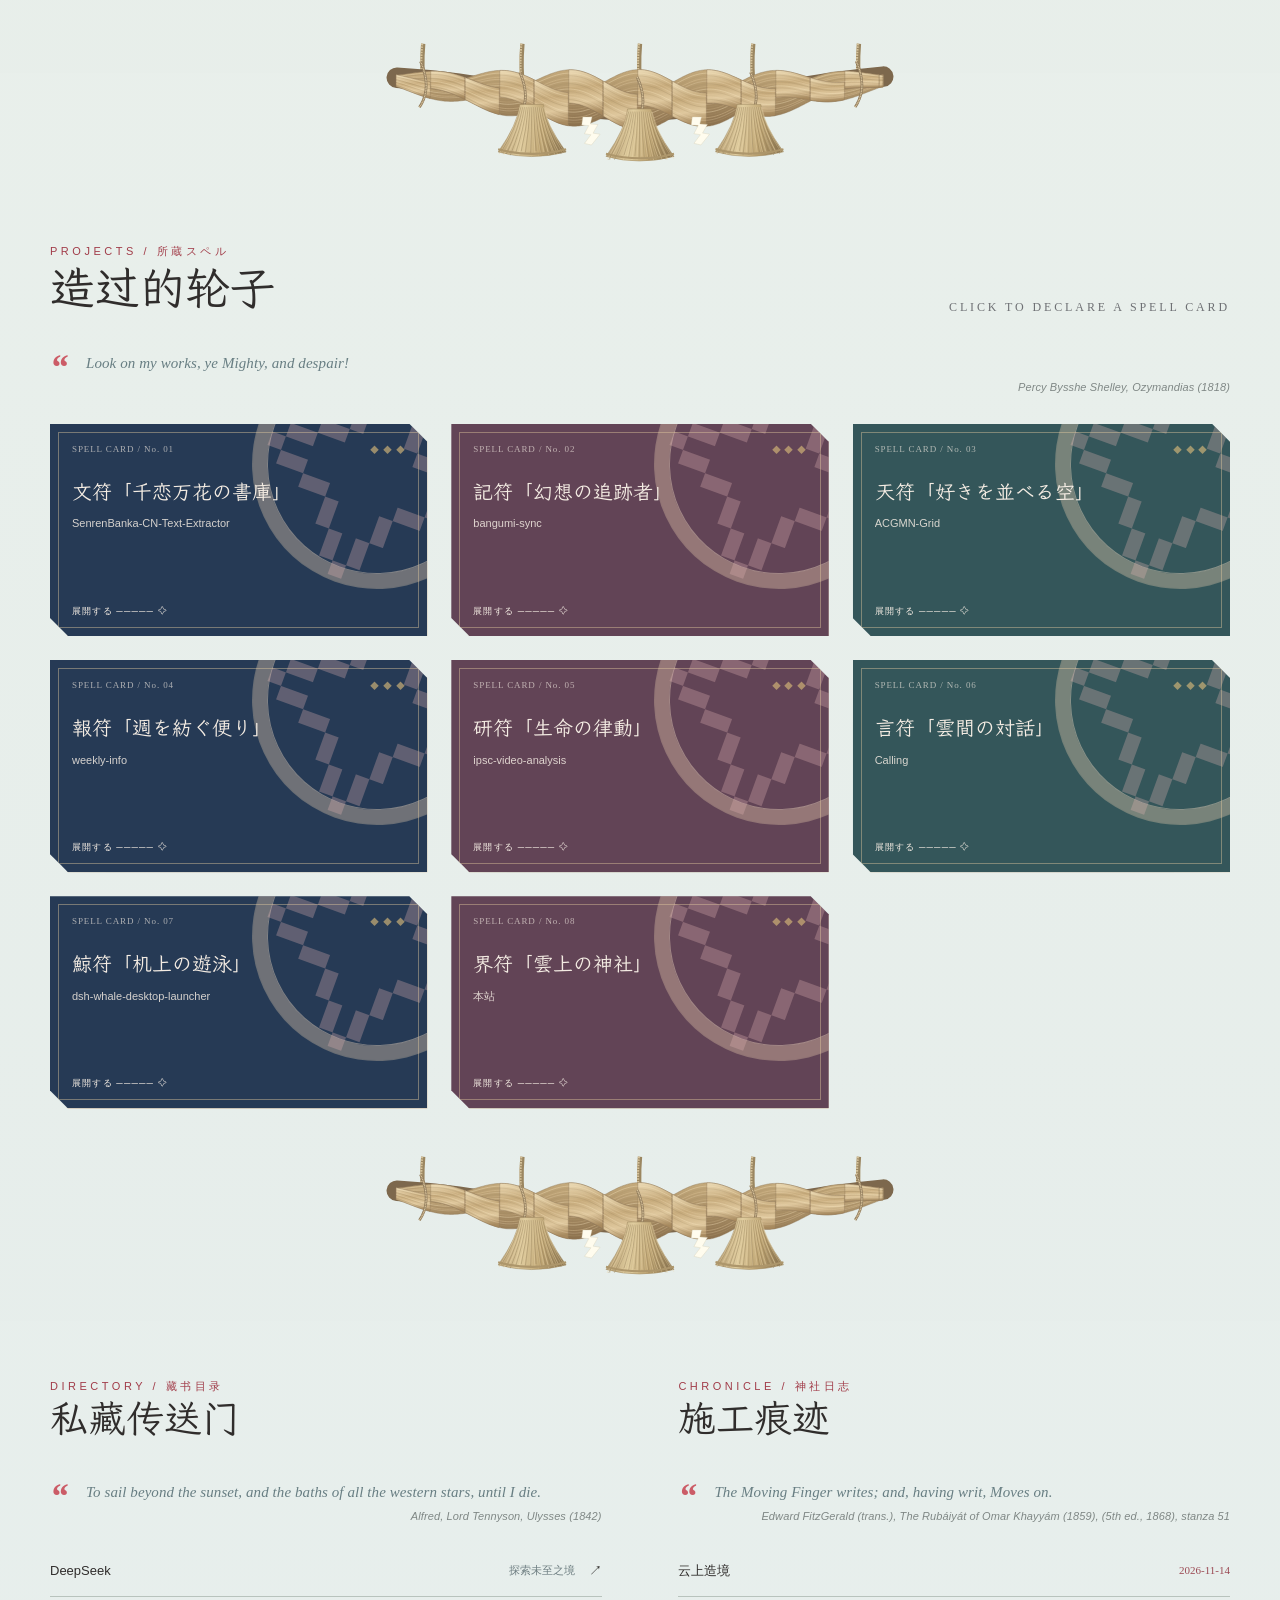
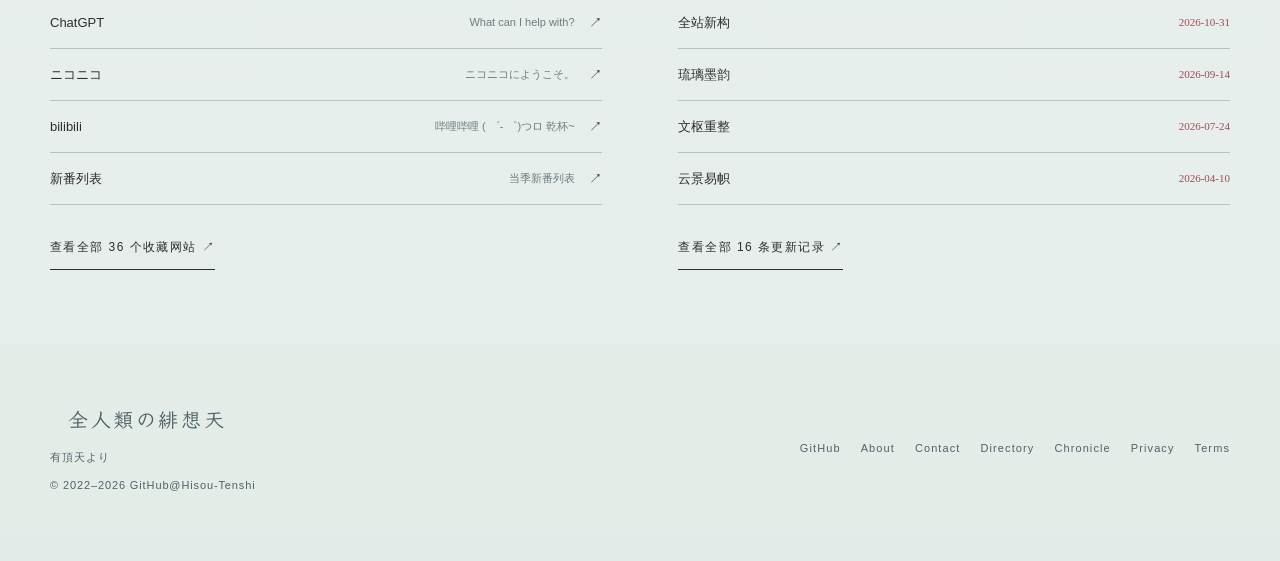
==== commit b15a4069: "feat: launch cloud shrine theme and optimize asset loading Unify all public routes around the cloud " ====
--- a/index.html
+++ b/index.html
@@ -29,8 +29,8 @@
     <meta name="description" content="比那名居天子的个人主页。幻想郷・有頂天。动画、游戏、技术栈、项目和常用站点。" />
     <meta name="keywords" content="緋想天,比那名居天子,東方Project,幻想郷,个人主页,ACGMN" />
     <meta name="author" content="Hisou-Tenshi" />
-    <meta name="theme-color" content="#fbfbfd" media="(prefers-color-scheme: light)" />
-    <meta name="theme-color" content="#08080a" media="(prefers-color-scheme: dark)" />
+    <meta name="theme-color" content="#F4E9DC" media="(prefers-color-scheme: light)" />
+    <meta name="theme-color" content="#172638" media="(prefers-color-scheme: dark)" />
     <meta property="og:type" content="website" />
     <meta property="og:site_name" content="全人類の緋想天" />
     <meta property="og:title" content="全人類の緋想天" />
@@ -38,428 +38,325 @@
     <meta property="og:image" content="https://avatars.githubusercontent.com/u/97383295" />
     <meta property="og:url" content="https://tenshi.qzz.io/" />
     <meta name="twitter:card" content="summary" />
-    <link rel="icon" href="/static/img/opt/favicon-32.png?v=053d6cee" sizes="32x32" type="image/png" />
-    <link rel="apple-touch-icon" href="/static/img/opt/favicon-180.png?v=eb86eefc" />
+    <link rel="icon" href="/static/img/opt/favicon-32.png?v=6d841c43" sizes="32x32" type="image/png" />
+    <link rel="apple-touch-icon" href="/static/img/opt/favicon-180.png?v=22e44718" />
     <link rel="canonical" href="https://tenshi.qzz.io/" />
-    <link rel="preload" href="/static/fonts/display-900.woff2?v=47677276" as="font" type="font/woff2" crossorigin />
-    <link rel="stylesheet" href="/static/css/root.css?v=763d6b59" />
-    <link rel="stylesheet" href="/static/css/style.css?v=11bf2ef4" />
-    <link rel="stylesheet" href="/static/css/finale.css?v=e0e37323" />
-    <link rel="preload" as="image" href="/static/img/opt/avatar-768.webp?v=738480a9" imagesrcset="/static/img/opt/avatar.webp?v=dfc2a054 320w, /static/img/opt/avatar-768.webp?v=738480a9 768w" imagesizes="(max-width: 900px) 86vw, 420px" fetchpriority="high" />
-  </head>
-  <body>
-    <a class="skip-link" href="#main">跳到主要内容</a>
+    <link rel="stylesheet" href="/static/css/root.css?v=9a7b9db8" />
+    <link rel="stylesheet" href="/static/css/style.css?v=e0f53c1f" />
 
-    <header class="nav" id="nav">
-      <div class="nav__in">
-        <a class="nav__brand" href="/" aria-label="全人類の緋想天 — 首页">
-          <span class="nav__mark" aria-hidden="true"></span>
-          <span class="nav__wordmark">全人類の緋想天</span>
-        </a>
-        <nav class="nav__links" id="navLinks" aria-label="主导航">
-          <a class="nav__link" href="/" aria-current="page">Home</a>
-          <a class="nav__link" href="/about-us/">About</a>
-          <a class="nav__link" href="/contact-us/">Contact</a>
-          <a class="nav__link" href="/tools/">Tools</a>
-          <a class="nav__link" href="/download/">Download</a>
-          <a class="nav__link" href="/privacy-policy/">Privacy</a>
-          <a class="nav__link" href="/terms-and-conditions/">Terms</a>
-        </nav>
-        <div class="nav__tools">
+    <link rel="preload" as="image" href="/static/img/shrine/cloud-gate-mobile.webp?v=57147f12" media="(max-width: 620px)" fetchpriority="high">
+    <link rel="preload" as="image" href="/static/img/shrine/cloud-gate-1600.webp?v=135012f9" media="(min-width: 621px) and (max-width: 1600px)" fetchpriority="high">
+    <link rel="preload" as="image" href="/static/img/shrine/cloud-gate-2400.webp?v=7da1ef75" media="(min-width: 1601px)" fetchpriority="high">
+
+<link rel="preload" href="/static/fonts/shrine-hand.woff2?v=1ac1c84f" as="font" type="font/woff2" crossorigin>
+<link rel="stylesheet" href="/static/css/scenes.css?v=66d7e268">
+<link rel="stylesheet" href="/static/css/finale.css?v=e0e37323">
+<link rel="stylesheet" href="/static/css/lily-cursor.css?v=fb82fec3">
+<script defer src="/static/js/lily-cursor.js?v=b76df7f7"></script>
+</head>
+<body class="shrine-site scene home-scene scene--home" data-page="home"><a class="skip-link" href="#main">跳到主要内容</a><div class="fixed-sky" aria-hidden="true"></div><header class="global-nav" id="nav"><a class="global-brand" href="/" aria-label="全人類の緋想天 — 首页">全人類の緋想天</a><nav id="navLinks" class="primary-links" aria-label="主导航"><a class="nav__link" href="/" data-nav-page="home" aria-current="page">Home</a><a class="nav__link" href="/about-us/" data-nav-page="about">About</a><a class="nav__link" href="/tools/" data-nav-page="tools">Tools</a><a class="nav__link" href="/sites/" data-nav-page="directory">Directory</a><a class="nav__link" href="/download/" data-nav-page="download">Download</a><a class="nav__link" href="/contact-us/" data-nav-page="contact">Contact</a><a class="nav__link" href="/changelog/" data-nav-page="chronicle">Chronicle</a><a class="nav__link" href="/privacy-policy/" data-nav-page="privacy">Privacy</a><a class="nav__link" href="/terms-and-conditions/" data-nav-page="terms">Terms</a></nav><div class="nav__tools">
           <button class="nav__icon" id="themeBtn" type="button" aria-label="切换明暗主题" title="切换明暗主题">
             <svg class="icon-sun" viewBox="0 0 24 24"><circle cx="12" cy="12" r="4.2" /><path d="M12 2.6v2.2M12 19.2v2.2M2.6 12h2.2M19.2 12h2.2M5.4 5.4l1.6 1.6M17 17l1.6 1.6M18.6 5.4L17 7M7 17l-1.6 1.6" /></svg>
             <svg class="icon-moon" viewBox="0 0 24 24"><path d="M20 14.4A8.4 8.4 0 1 1 9.6 4a6.9 6.9 0 0 0 10.4 10.4z" /></svg>
           </button>
-          <button class="nav__burger" id="burger" type="button" aria-label="菜单" aria-expanded="false" aria-controls="navLinks">
+          <button class="nav__auto" id="themeAutoBtn" type="button" title="跟随系统主题" aria-label="跟随系统主题" aria-pressed="true">Auto</button>
+<button class="nav__burger" id="burger" type="button" aria-label="菜单" aria-expanded="false" aria-controls="navLinks">
             <span></span>
             <span></span>
             <span></span>
           </button>
-        </div>
-      </div>
-    </header>
-
-    <main id="main">
-      <!-- Hero -->
-      <section class="hero" aria-labelledby="heroTitle">
-        <div class="hero__bg" aria-hidden="true"></div>
-        <div class="hero__bolt" aria-hidden="true"></div>
-        <div class="wrap wrap--wide hero__in">
-          <div class="hero__copy">
-            <div class="hero__kicker kicker">
-              <span class="kicker__num">H/S</span>
-              <span>全人類の緋想天 · 幻想郷</span>
-            </div>
-            <h1 class="mega hero__title" id="heroTitle">
-              <span class="sr-only">全人類の緋想天、比那名居天子</span>
-              <span class="mega__row" aria-hidden="true">
-                <span class="mega__char" style="--i: 0">緋</span>
-                <span class="mega__char" style="--i: 1">想</span>
-                <span class="mega__char" style="--i: 2">天</span>
-              </span>
-              <span class="mega__latin" aria-hidden="true">Hisou Tenshi</span>
-            </h1>
-            <p class="hero__lede" data-rv="fade" style="--rv-d: 0.34s">夢と現と交えては、<em>幻想郷</em>に、遊ぶがいい。</p>
-            <p class="hero__sub" data-rv="fade" style="--rv-d: 0.42s">私は　非想非非想天の娘　<b>比那名居 天子</b>　や</p>
-            <div class="hero__actions" data-rv="fade" style="--rv-d: 0.5s">
-              <a class="btn btn--primary" href="/about-us/">关于我
-                <svg viewBox="0 0 24 24"><path d="M5 12h13M12.5 5.5 19 12l-6.5 6.5" /></svg>
-              </a>
-              <a class="btn btn--ghost" href="https://github.com/Hisou-Tenshi" target="_blank" rel="noopener">GitHub
-                <svg viewBox="0 0 24 24"><path d="M7 17 17 7M8.5 7H17v8.5" /></svg>
-              </a>
-            </div>
-            <div class="hero__social" data-rv="fade" style="--rv-d: 0.58s">
-              <a class="social" href="https://github.com/Hisou-Tenshi" target="_blank" rel="noopener" aria-label="GitHub" title="GitHub">
-                <svg viewBox="0 0 1024 1024" aria-hidden="true"><path d="M682.215454 981.446137c-25.532318 0-42.553863-17.021545-42.553864-42.553864v-165.960067c4.255386-34.043091-8.510773-59.575409-29.787704-80.852341-12.766159-12.766159-17.021545-29.787704-8.510773-42.553864 4.255386-17.021545 21.276932-25.532318 34.043091-29.787704 123.406204-12.766159 238.301635-55.320023 238.301635-255.323181 0-46.80925-17.021545-93.6185-51.064636-131.916976-12.766159-12.766159-12.766159-29.787704-8.510772-42.553864 12.766159-34.043091 12.766159-68.086182 4.255386-102.129272-21.276932 4.255386-55.320023 17.021545-110.640045 55.320022-8.510773 8.510773-21.276932 8.510773-34.043091 4.255387-89.363113-25.532318-187.236999-25.532318-276.600112 0-12.766159 4.255386-25.532318 4.255386-38.298477-4.255387C307.741455 104.836549 269.442978 92.07039 248.166047 87.815004c-8.510773 34.043091-8.510773 68.086182 4.255386 102.129272 4.255386 17.021545 4.255386 34.043091-8.510773 42.553864-34.043091 38.298477-51.064636 85.107727-51.064636 131.916976 0 200.003158 114.895431 242.557022 238.301635 255.323181 17.021545 0 29.787704 12.766159 34.043091 29.787704 4.255386 17.021545 0 34.043091-8.510773 42.553864-21.276932 21.276932-29.787704 46.80925-29.787704 76.596954v165.960068c0 25.532318-17.021545 42.553863-42.553863 42.553863s-42.553863-17.021545-42.553864-42.553863v-72.341568c-127.66159 21.276932-182.981613-51.064636-221.28009-97.873886-17.021545-21.276932-29.787704-38.298477-46.80925-42.553864-21.276932-4.255386-38.298477-29.787704-29.787704-51.064636 4.255386-21.276932 29.787704-38.298477 51.064636-29.787704 42.553863 12.766159 68.086182 42.553863 93.6185 72.341568 34.043091 46.80925 63.830795 80.852341 153.193908 63.830795v-4.255386c0-25.532318 4.255386-55.320023 12.766159-76.596955-119.150818-25.532318-246.812408-102.129272-246.812408-327.664748 0-63.830795 21.276932-123.406204 59.575409-170.215454-17.021545-59.575409-12.766159-114.895431 12.766159-170.215454 4.255386-12.766159 12.766159-21.276932 25.532318-25.532318 17.021545-4.255386 72.341568-12.766159 187.236999 59.575409 93.6185-21.276932 191.492386-21.276932 280.855499 0 110.640045-72.341568 170.215454-63.830795 187.236999-59.575409 12.766159 4.255386 21.276932 12.766159 25.532319 25.532318 21.276932 55.320023 25.532318 110.640045 12.766159 165.960067 38.298477 46.80925 59.575409 106.384659 59.575408 170.215454 0 242.557022-144.683136 306.387817-246.812408 331.920135 8.510773 25.532318 12.766159 55.320023 12.766159 80.852341V938.892273c0 25.532318-17.021545 42.553863-42.553863 42.553864z" /></svg>
-              </a>
-              <a class="social" href="mailto:shameimaru.ayaaya@gmail.com" target="_blank" rel="noopener" aria-label="Mail" title="Mail">
-                <svg viewBox="0 0 1024 1024" aria-hidden="true"><path d="M858.656 192 165.344 192C109.472 192 64 237.44 64 293.312l0 469.376C64 818.56 109.472 864 165.344 864l693.312 0C914.528 864 960 818.56 960 762.688L960 293.312C960 237.44 914.528 192 858.656 192zM858.656 800 165.344 800C144.736 800 128 783.264 128 762.688L128 293.312C128 272.736 144.736 256 165.344 256l684.544 0-307.488 279.808c-14.592 14.56-38.272 14.528-54.752-1.792l-244.256-206.752C229.856 315.84 209.664 317.504 198.272 331.008c-11.424 13.472-9.76 33.664 3.744 45.088l242.304 204.96c19.904 19.904 46.048 29.792 72.032 29.792 25.632 0 51.136-9.632 70.176-28.736L896 300.544l0 462.144C896 783.264 879.264 800 858.656 800z" /></svg>
-              </a>
-              <a class="social" href="https://x.com/__MasterSpark__" target="_blank" rel="noopener" aria-label="X" title="X">
-                <svg viewBox="0 0 1088 1024" aria-hidden="true"><path d="M647.488 433.344L1052.544 0h-96L604.864 376.32 323.968 0H0l424.768 568.96L0 1023.552h96l371.392-397.44 296.64 397.44H1088l-440.512-590.08zM516.032 574.08l-43.008-56.64-342.4-450.88h147.392l276.352 363.904 43.008 56.64L956.608 960h-147.456l-293.12-385.92z" /></svg>
-              </a>
-              <a class="social" href="https://www.facebook.com/share/18ScAECBgU/?mibextid=wwXIfr" target="_blank" rel="noopener" aria-label="Facebook" title="Facebook">
-                <svg viewBox="0 0 1024 1024" aria-hidden="true"><path d="M764.276115 324.243956a66.170784 66.170784 0 0 0-52.936627-26.468313H610.429042v-66.170785h66.170784a66.170784 66.170784 0 0 0 66.170784-66.170784V66.177898a66.170784 66.170784 0 0 0-66.170784-66.170785h-92.639098a226.800363 226.800363 0 0 0-114.144603 29.776853C428.459385 54.59801 378.831297 105.880368 378.831297 208.445084v87.676289H312.660512a60.049987 60.049987 0 0 0-46.319549 19.851235A73.118717 73.118717 0 0 0 246.489728 362.292157v99.256177a66.170784 66.170784 0 0 0 66.170784 66.170784h66.170785v430.110098a66.170784 66.170784 0 0 0 66.170784 66.170784h99.256176a66.170784 66.170784 0 0 0 66.170785-66.170784v-430.110098h77.750671a66.170784 66.170784 0 0 0 62.862245-47.973819l23.159775-99.256176a58.561144 58.561144 0 0 0-9.925618-56.245167z m-76.096402 137.304378H544.258257v496.280882h-99.256176v-496.280882H312.660512v-99.256177h132.341569v-153.847073C445.002081 74.449246 557.492414 66.177898 583.960728 66.177898H676.599826v99.256176h-86.02202c-47.973819 0-46.319549 39.702471-46.319549 39.702471v157.155612h167.081231z" /></svg>
-              </a>
-              <a class="social" href="https://www.instagram.com/shikikamiyama/profilecard/?igsh=MWFnZWVmZHJpeDN2aQ==" target="_blank" rel="noopener" aria-label="Instagram" title="Instagram">
-                <svg viewBox="0 0 1024 1024" aria-hidden="true"><path d="M725.333333 341.333333a42.666667 42.666667 0 1 1 0-85.333333 42.666667 42.666667 0 0 1 0 85.333333zM341.333333 170.666667a170.666667 170.666667 0 0 0-170.666666 170.666666v341.333334a170.666667 170.666667 0 0 0 170.666666 170.666666h341.333334a170.666667 170.666667 0 0 0 170.666666-170.666666V341.333333a170.666667 170.666667 0 0 0-170.666666-170.666666H341.333333z m0-85.333334h341.333334a256 256 0 0 1 256 256v341.333334a256 256 0 0 1-256 256H341.333333a256 256 0 0 1-256-256V341.333333a256 256 0 0 1 256-256z m90.88 624.554667a42.666667 42.666667 0 0 1 31.957334-79.104 128 128 0 1 0-70.869334-70.826667 42.666667 42.666667 0 1 1-79.104 32 213.333333 213.333333 0 1 1 118.058667 117.930667z" /></svg>
-              </a>
-            </div>
-          </div>
-          <div class="hero__visual">
-            <figure class="plate">
-              <img class="plate__img" src="/static/img/opt/avatar-768.webp?v=738480a9" srcset="/static/img/opt/avatar.webp?v=dfc2a054     320w, /static/img/opt/avatar-768.webp?v=738480a9 768w" sizes="(max-width: 900px) 86vw, 420px" width="768" height="768" alt="比那名居天子" fetchpriority="high" decoding="async" />
-              <span class="plate__veil" aria-hidden="true"></span>
-              <figcaption class="plate__tag">
-                <b>比那名居 天子</b>
-                <span>Tenshi</span>
-              </figcaption>
-            </figure>
-          </div>
-        </div>
-        <div class="hero__scroll" aria-hidden="true">
-          <span>Scroll</span>
-          <i></i>
-        </div>
-      </section>
-
-      <!-- 01 · Profile -->
-      <section class="sec sec--band" id="profile" aria-labelledby="s-profile">
-        <div class="wrap sec__grid">
-          <div class="sec__rail" data-rv="fade">
-            <span class="sec__num">01</span>
-            <span class="sec__name">Profile</span>
-            <span class="sec__hint">幻想郷の住人、及び ACGMN+ 偏好</span>
-          </div>
-          <div class="sec__body">
-            <div class="sec__head" data-rv>
-              <h2 class="sec__title" id="s-profile">非想非非想天の娘</h2>
-              <blockquote class="epigraph epigraph--stack epigraph--section">
-                <p class="epigraph__text">Know thyself.</p>
-                <p class="epigraph__cite">Delphic maxim, Temple of Apollo at Delphi; discussed in Plato, <i>Charmides</i> 164d–165a</p>
-              </blockquote>
-            </div>
-            <div class="stats" data-rv style="--rv-d: 0.06s">
-              <div class="stat">
-                <span class="stat__num" data-stat="anime">250</span>
-                <span class="stat__label">部 看过动画</span>
-              </div>
-              <div class="stat">
-                <span class="stat__num" data-stat="anime-doing">15</span>
-                <span class="stat__label">部 正在追</span>
-              </div>
-              <div class="stat">
-                <span class="stat__num" data-stat="game">8</span>
-                <span class="stat__label">部 玩过游戏</span>
-              </div>
-              <div class="stat">
-                <span class="stat__num" data-stat="book">4</span>
-                <span class="stat__label">本 读过书籍</span>
-              </div>
-            </div>
-            <p class="stats__note" data-rv style="--rv-d: 0.09s">来自
-              <a href="https://bgm.tv/user/1009342" target="_blank" rel="noopener noreferrer">Bangumi</a> 番组计划<span data-stat-updated></span>。</p>
-            <div class="fields" data-rv style="--rv-d: 0.12s">
-              <div class="field">
-                <span class="field__k">Favorite IPs</span>
-                <span class="field__v"><b>東方Project</b> / 魔女の旅々 / 千恋<span class="star">＊</span>万花 / 夏日口袋 / 暗殺教室</span>
-              </div>
-              <div class="field">
-                <span class="field__k">Creators</span>
-                <span class="field__v"><b>ZUN</b> / 凋叶棕 / 森羅万象 / 幽閉サテライト</span>
-              </div>
-              <div class="field">
-                <span class="field__k">Address</span>
-                <span class="field__v">幻想郷 / 有頂天</span>
-              </div>
-            </div>
-            <div data-rv style="--rv-d: 0.18s">
-              <div class="tag-group">
-                <div class="tag-group__head">Personal</div>
-                <div class="chips">
-                  <span class="chip">二次元</span>
-                  <span class="chip">和风</span>
-                  <span class="chip">文化底蕴</span>
-                  <span class="chip">圣地巡礼</span>
-                  <span class="chip">飞友</span>
-                  <span class="chip">铁宅</span>
-                  <span class="chip">技术宅(存疑)</span>
-                  <span class="chip">军迷(伪)</span>
-                  <span class="chip">交响乐(雅)</span>
-                  <span class="chip">面向模型编程</span>
-                </div>
-              </div>
-              <div class="tag-group">
-                <div class="tag-group__head">ACGMN+</div>
-                <div class="chips">
-                  <span class="chip">東方Project</span>
-                  <span class="chip">GalGame</span>
-                  <span class="chip">魔女の旅々</span>
-                  <span class="chip">YuzuSoft</span>
-                  <span class="chip">Key</span>
-                  <span class="chip">アニメ</span>
-                  <span class="chip">废萌</span>
-                  <span class="chip">纯爱</span>
-                  <span class="chip">致郁</span>
-                  <span class="chip">关系性</span>
-                  <span class="chip">ボカロ</span>
-                </div>
-              </div>
-              <div class="tag-group">
-                <div class="tag-group__head">XP</div>
-                <div class="chips">
-                  <span class="chip">JK&amp;JC</span>
-                  <span class="chip">和服</span>
-                  <span class="chip">魔女</span>
-                  <span class="chip">巫女</span>
-                  <span class="chip">袜</span>
-                  <span class="chip">白毛</span>
-                  <span class="chip">黑长直</span>
-                  <span class="chip">醋溜便当</span>
-                  <span class="chip">貧乳は希少価値だ</span>
-                  <span class="chip">百合</span>
-                  <span class="chip">后宫</span>
-                </div>
-              </div>
-            </div>
-            <div class="strip" data-rv="mask" role="list" aria-label="本命角色">
-              <div class="strip__track">
-                <figure class="strip__item" role="listitem" data-full="/static/img/opt/th/lg/th01.webp" data-orig="https://github.com/Hisou-Tenshi/Hisou-Tenshi.github.io/releases/download/assets-v1/th01-original.png" data-name="比那名居天子">
-                  <img src="/static/img/opt/th/th01.webp?v=54969c89" loading="eager" alt="比那名居天子" width="300" height="450" decoding="async" />
-                  <figcaption class="strip__name">比那名居天子</figcaption>
-                </figure>
-                <figure class="strip__item" role="listitem" data-full="/static/img/opt/th/lg/th02.webp" data-orig="https://github.com/Hisou-Tenshi/Hisou-Tenshi.github.io/releases/download/assets-v1/th02-original.png" data-name="依神紫苑">
-                  <img src="/static/img/opt/th/th02.webp?v=e6a8c8ac" loading="eager" alt="依神紫苑" width="300" height="450" decoding="async" />
-                  <figcaption class="strip__name">依神紫苑</figcaption>
-                </figure>
-                <figure class="strip__item" role="listitem" data-full="/static/img/opt/th/lg/th03.webp" data-orig="https://github.com/Hisou-Tenshi/Hisou-Tenshi.github.io/releases/download/assets-v1/th03-original.png" data-name="博麗霊夢">
-                  <img src="/static/img/opt/th/th03.webp?v=99be845d" loading="eager" alt="博麗霊夢" width="300" height="450" decoding="async" />
-                  <figcaption class="strip__name">博麗霊夢</figcaption>
-                </figure>
-                <figure class="strip__item" role="listitem" data-full="/static/img/opt/th/lg/th04.webp" data-orig="https://github.com/Hisou-Tenshi/Hisou-Tenshi.github.io/releases/download/assets-v1/th04-original.png" data-name="霧雨魔理沙">
-                  <img src="/static/img/opt/th/th04.webp?v=efedcd74" loading="eager" alt="霧雨魔理沙" width="300" height="450" decoding="async" />
-                  <figcaption class="strip__name">霧雨魔理沙</figcaption>
-                </figure>
-                <figure class="strip__item" role="listitem" data-full="/static/img/opt/th/lg/th05.webp" data-orig="https://github.com/Hisou-Tenshi/Hisou-Tenshi.github.io/releases/download/assets-v1/th05-original.png" data-name="芙兰朵露·斯卡蕾特">
-                  <img src="/static/img/opt/th/th05.webp?v=e419fbf5" loading="eager" alt="芙兰朵露·斯卡蕾特" width="300" height="450" decoding="async" />
-                  <figcaption class="strip__name">芙兰朵露·斯卡蕾特</figcaption>
-                </figure>
-                <figure class="strip__item" role="listitem" data-full="/static/img/opt/th/lg/th06.webp" data-orig="https://github.com/Hisou-Tenshi/Hisou-Tenshi.github.io/releases/download/assets-v1/th06-original.png" data-name="古明地恋">
-                  <img src="/static/img/opt/th/th06.webp?v=8bcddabd" loading="eager" alt="古明地恋" width="300" height="450" decoding="async" />
-                  <figcaption class="strip__name">古明地恋</figcaption>
-                </figure>
-                <figure class="strip__item" role="listitem" data-full="/static/img/opt/th/lg/th07.webp" data-orig="https://github.com/Hisou-Tenshi/Hisou-Tenshi.github.io/releases/download/assets-v1/th07-original.png" data-name="琪露诺">
-                  <img src="/static/img/opt/th/th07.webp?v=e4acee20" loading="eager" alt="琪露诺" width="300" height="450" decoding="async" />
-                  <figcaption class="strip__name">琪露诺</figcaption>
-                </figure>
-                <figure class="strip__item" role="listitem" data-full="/static/img/opt/th/lg/th08.webp" data-orig="https://github.com/Hisou-Tenshi/Hisou-Tenshi.github.io/releases/download/assets-v1/th08-original.png" data-name="物部布都">
-                  <img src="/static/img/opt/th/th08.webp?v=87a5fb77" loading="eager" alt="物部布都" width="300" height="450" decoding="async" />
-                  <figcaption class="strip__name">物部布都</figcaption>
-                </figure>
-                <figure class="strip__item" role="listitem" data-full="/static/img/opt/th/lg/th09.webp" data-orig="https://github.com/Hisou-Tenshi/Hisou-Tenshi.github.io/releases/download/assets-v1/th09-original.png" data-name="射命丸文">
-                  <img data-src="/static/img/opt/th/th09.webp" alt="射命丸文" width="300" height="450" decoding="async" />
-                  <figcaption class="strip__name">射命丸文</figcaption>
-                </figure>
-                <figure class="strip__item" role="listitem" data-full="/static/img/opt/th/lg/th10.webp" data-orig="https://github.com/Hisou-Tenshi/Hisou-Tenshi.github.io/releases/download/assets-v1/th10-original.png" data-name="鍵山雛">
-                  <img data-src="/static/img/opt/th/th10.webp" alt="鍵山雛" width="300" height="450" decoding="async" />
-                  <figcaption class="strip__name">鍵山雛</figcaption>
-                </figure>
-                <figure class="strip__item" role="listitem" data-full="/static/img/opt/th/lg/th11.webp" data-orig="https://github.com/Hisou-Tenshi/Hisou-Tenshi.github.io/releases/download/assets-v1/th11-original.png" data-name="東風谷早苗">
-                  <img data-src="/static/img/opt/th/th11.webp" alt="東風谷早苗" width="300" height="450" decoding="async" />
-                  <figcaption class="strip__name">東風谷早苗</figcaption>
-                </figure>
-                <figure class="strip__item" role="listitem" data-full="/static/img/opt/th/lg/th12.webp" data-orig="https://github.com/Hisou-Tenshi/Hisou-Tenshi.github.io/releases/download/assets-v1/th12-original.png" data-name="洩矢諏訪子">
-                  <img data-src="/static/img/opt/th/th12.webp" alt="洩矢諏訪子" width="300" height="450" decoding="async" />
-                  <figcaption class="strip__name">洩矢諏訪子</figcaption>
-                </figure>
-                <figure class="strip__item" role="listitem" data-full="/static/img/opt/th/lg/th13.webp" data-orig="https://github.com/Hisou-Tenshi/Hisou-Tenshi.github.io/releases/download/assets-v1/th13-original.png" data-name="永江衣玖">
-                  <img data-src="/static/img/opt/th/th13.webp" alt="永江衣玖" width="300" height="450" decoding="async" />
-                  <figcaption class="strip__name">永江衣玖</figcaption>
-                </figure>
-                <figure class="strip__item" role="listitem" data-full="/static/img/opt/th/lg/th14.webp" data-orig="https://github.com/Hisou-Tenshi/Hisou-Tenshi.github.io/releases/download/assets-v1/th14-original.png" data-name="魂魄妖夢">
-                  <img data-src="/static/img/opt/th/th14.webp" alt="魂魄妖夢" width="300" height="450" decoding="async" />
-                  <figcaption class="strip__name">魂魄妖夢</figcaption>
-                </figure>
-                <figure class="strip__item" role="listitem" data-full="/static/img/opt/th/lg/th15.webp" data-orig="https://github.com/Hisou-Tenshi/Hisou-Tenshi.github.io/releases/download/assets-v1/th15-original.png" data-name="伊吹萃香">
-                  <img data-src="/static/img/opt/th/th15.webp" alt="伊吹萃香" width="300" height="450" decoding="async" />
-                  <figcaption class="strip__name">伊吹萃香</figcaption>
-                </figure>
-                <figure class="strip__item" role="listitem" data-full="/static/img/opt/th/lg/th16.webp" data-orig="https://github.com/Hisou-Tenshi/Hisou-Tenshi.github.io/releases/download/assets-v1/th16-original.png" data-name="爱丽丝·玛格特洛依德＆上海蓬莱">
-                  <img data-src="/static/img/opt/th/th16.webp" alt="爱丽丝·玛格特洛依德＆上海蓬莱" width="300" height="450" decoding="async" />
-                  <figcaption class="strip__name">爱丽丝·玛格特洛依德＆上海蓬莱</figcaption>
-                </figure>
-                <figure class="strip__item" role="listitem" data-full="/static/img/opt/th/lg/th17.webp" data-orig="https://github.com/Hisou-Tenshi/Hisou-Tenshi.github.io/releases/download/assets-v1/th17-original.png" data-name="十六夜咲夜">
-                  <img data-src="/static/img/opt/th/th17.webp" alt="十六夜咲夜" width="300" height="450" decoding="async" />
-                  <figcaption class="strip__name">十六夜咲夜</figcaption>
-                </figure>
-                <figure class="strip__item" role="listitem" data-full="/static/img/opt/th/lg/th18.webp" data-orig="https://github.com/Hisou-Tenshi/Hisou-Tenshi.github.io/releases/download/assets-v1/th18-original.png" data-name="秦心">
-                  <img data-src="/static/img/opt/th/th18.webp" alt="秦心" width="300" height="450" decoding="async" />
-                  <figcaption class="strip__name">秦心</figcaption>
-                </figure>
-                <figure class="strip__item" role="listitem" data-full="/static/img/opt/th/lg/th19.webp" data-orig="https://github.com/Hisou-Tenshi/Hisou-Tenshi.github.io/releases/download/assets-v1/th19-original.png" data-name="米斯蒂娅·萝蕾拉">
-                  <img data-src="/static/img/opt/th/th19.webp" alt="米斯蒂娅·萝蕾拉" width="300" height="450" decoding="async" />
-                  <figcaption class="strip__name">米斯蒂娅·萝蕾拉</figcaption>
-                </figure>
-                <figure class="strip__item" role="listitem" data-full="/static/img/opt/th/lg/th20.webp" data-orig="https://github.com/Hisou-Tenshi/Hisou-Tenshi.github.io/releases/download/assets-v1/th20-original.png" data-name="多多良小伞">
-                  <img data-src="/static/img/opt/th/th20.webp" alt="多多良小伞" width="300" height="450" decoding="async" />
-                  <figcaption class="strip__name">多多良小伞</figcaption>
-                </figure>
-                <figure class="strip__item" role="listitem" data-full="/static/img/opt/th/lg/th21.webp" data-orig="https://github.com/Hisou-Tenshi/Hisou-Tenshi.github.io/releases/download/assets-v1/th21-original.png" data-name="四季映姬·夜摩仙那度">
-                  <img data-src="/static/img/opt/th/th21.webp" alt="四季映姬·夜摩仙那度" width="300" height="450" decoding="async" />
-                  <figcaption class="strip__name">四季映姬·夜摩仙那度</figcaption>
-                </figure>
-                <figure class="strip__item" role="listitem" data-full="/static/img/opt/th/lg/th22.webp" data-orig="https://github.com/Hisou-Tenshi/Hisou-Tenshi.github.io/releases/download/assets-v1/th22-original.png" data-name="稗田阿求">
-                  <img data-src="/static/img/opt/th/th22.webp" alt="稗田阿求" width="300" height="450" decoding="async" />
-                  <figcaption class="strip__name">稗田阿求</figcaption>
-                </figure>
-                <figure class="strip__item" role="listitem" data-full="/static/img/opt/th/lg/th23.webp" data-orig="https://github.com/Hisou-Tenshi/Hisou-Tenshi.github.io/releases/download/assets-v1/th23-original.png" data-name="本居小鈴">
-                  <img data-src="/static/img/opt/th/th23.webp" alt="本居小鈴" width="300" height="450" decoding="async" />
-                  <figcaption class="strip__name">本居小鈴</figcaption>
-                </figure>
-                <figure class="strip__item" role="listitem" data-full="/static/img/opt/th/lg/th24.webp" data-orig="https://github.com/Hisou-Tenshi/Hisou-Tenshi.github.io/releases/download/assets-v1/th24-original.png" data-name="冴月麟">
-                  <img data-src="/static/img/opt/th/th24.webp" alt="冴月麟" width="300" height="450" decoding="async" />
-                  <figcaption class="strip__name">冴月麟</figcaption>
-                </figure>
-                <figure class="strip__item" aria-hidden="true" data-full="/static/img/opt/th/lg/th01.webp" data-orig="https://github.com/Hisou-Tenshi/Hisou-Tenshi.github.io/releases/download/assets-v1/th01-original.png">
-                  <img data-src="/static/img/opt/th/th01.webp" alt="" width="300" height="450" decoding="async" />
-                  <figcaption class="strip__name">比那名居天子</figcaption>
-                </figure>
-                <figure class="strip__item" aria-hidden="true" data-full="/static/img/opt/th/lg/th02.webp" data-orig="https://github.com/Hisou-Tenshi/Hisou-Tenshi.github.io/releases/download/assets-v1/th02-original.png">
-                  <img data-src="/static/img/opt/th/th02.webp" alt="" width="300" height="450" decoding="async" />
-                  <figcaption class="strip__name">依神紫苑</figcaption>
-                </figure>
-                <figure class="strip__item" aria-hidden="true" data-full="/static/img/opt/th/lg/th03.webp" data-orig="https://github.com/Hisou-Tenshi/Hisou-Tenshi.github.io/releases/download/assets-v1/th03-original.png">
-                  <img data-src="/static/img/opt/th/th03.webp" alt="" width="300" height="450" decoding="async" />
-                  <figcaption class="strip__name">博麗霊夢</figcaption>
-                </figure>
-                <figure class="strip__item" aria-hidden="true" data-full="/static/img/opt/th/lg/th04.webp" data-orig="https://github.com/Hisou-Tenshi/Hisou-Tenshi.github.io/releases/download/assets-v1/th04-original.png">
-                  <img data-src="/static/img/opt/th/th04.webp" alt="" width="300" height="450" decoding="async" />
-                  <figcaption class="strip__name">霧雨魔理沙</figcaption>
-                </figure>
-                <figure class="strip__item" aria-hidden="true" data-full="/static/img/opt/th/lg/th05.webp" data-orig="https://github.com/Hisou-Tenshi/Hisou-Tenshi.github.io/releases/download/assets-v1/th05-original.png">
-                  <img data-src="/static/img/opt/th/th05.webp" alt="" width="300" height="450" decoding="async" />
-                  <figcaption class="strip__name">芙兰朵露·斯卡蕾特</figcaption>
-                </figure>
-                <figure class="strip__item" aria-hidden="true" data-full="/static/img/opt/th/lg/th06.webp" data-orig="https://github.com/Hisou-Tenshi/Hisou-Tenshi.github.io/releases/download/assets-v1/th06-original.png">
-                  <img data-src="/static/img/opt/th/th06.webp" alt="" width="300" height="450" decoding="async" />
-                  <figcaption class="strip__name">古明地恋</figcaption>
-                </figure>
-                <figure class="strip__item" aria-hidden="true" data-full="/static/img/opt/th/lg/th07.webp" data-orig="https://github.com/Hisou-Tenshi/Hisou-Tenshi.github.io/releases/download/assets-v1/th07-original.png">
-                  <img data-src="/static/img/opt/th/th07.webp" alt="" width="300" height="450" decoding="async" />
-                  <figcaption class="strip__name">琪露诺</figcaption>
-                </figure>
-                <figure class="strip__item" aria-hidden="true" data-full="/static/img/opt/th/lg/th08.webp" data-orig="https://github.com/Hisou-Tenshi/Hisou-Tenshi.github.io/releases/download/assets-v1/th08-original.png">
-                  <img data-src="/static/img/opt/th/th08.webp" alt="" width="300" height="450" decoding="async" />
-                  <figcaption class="strip__name">物部布都</figcaption>
-                </figure>
-                <figure class="strip__item" aria-hidden="true" data-full="/static/img/opt/th/lg/th09.webp" data-orig="https://github.com/Hisou-Tenshi/Hisou-Tenshi.github.io/releases/download/assets-v1/th09-original.png">
-                  <img data-src="/static/img/opt/th/th09.webp" alt="" width="300" height="450" decoding="async" />
-                  <figcaption class="strip__name">射命丸文</figcaption>
-                </figure>
-                <figure class="strip__item" aria-hidden="true" data-full="/static/img/opt/th/lg/th10.webp" data-orig="https://github.com/Hisou-Tenshi/Hisou-Tenshi.github.io/releases/download/assets-v1/th10-original.png">
-                  <img data-src="/static/img/opt/th/th10.webp" alt="" width="300" height="450" decoding="async" />
-                  <figcaption class="strip__name">鍵山雛</figcaption>
-                </figure>
-                <figure class="strip__item" aria-hidden="true" data-full="/static/img/opt/th/lg/th11.webp" data-orig="https://github.com/Hisou-Tenshi/Hisou-Tenshi.github.io/releases/download/assets-v1/th11-original.png">
-                  <img data-src="/static/img/opt/th/th11.webp" alt="" width="300" height="450" decoding="async" />
-                  <figcaption class="strip__name">東風谷早苗</figcaption>
-                </figure>
-                <figure class="strip__item" aria-hidden="true" data-full="/static/img/opt/th/lg/th12.webp" data-orig="https://github.com/Hisou-Tenshi/Hisou-Tenshi.github.io/releases/download/assets-v1/th12-original.png">
-                  <img data-src="/static/img/opt/th/th12.webp" alt="" width="300" height="450" decoding="async" />
-                  <figcaption class="strip__name">洩矢諏訪子</figcaption>
-                </figure>
-                <figure class="strip__item" aria-hidden="true" data-full="/static/img/opt/th/lg/th13.webp" data-orig="https://github.com/Hisou-Tenshi/Hisou-Tenshi.github.io/releases/download/assets-v1/th13-original.png">
-                  <img data-src="/static/img/opt/th/th13.webp" alt="" width="300" height="450" decoding="async" />
-                  <figcaption class="strip__name">永江衣玖</figcaption>
-                </figure>
-                <figure class="strip__item" aria-hidden="true" data-full="/static/img/opt/th/lg/th14.webp" data-orig="https://github.com/Hisou-Tenshi/Hisou-Tenshi.github.io/releases/download/assets-v1/th14-original.png">
-                  <img data-src="/static/img/opt/th/th14.webp" alt="" width="300" height="450" decoding="async" />
-                  <figcaption class="strip__name">魂魄妖夢</figcaption>
-                </figure>
-                <figure class="strip__item" aria-hidden="true" data-full="/static/img/opt/th/lg/th15.webp" data-orig="https://github.com/Hisou-Tenshi/Hisou-Tenshi.github.io/releases/download/assets-v1/th15-original.png">
-                  <img data-src="/static/img/opt/th/th15.webp" alt="" width="300" height="450" decoding="async" />
-                  <figcaption class="strip__name">伊吹萃香</figcaption>
-                </figure>
-                <figure class="strip__item" aria-hidden="true" data-full="/static/img/opt/th/lg/th16.webp" data-orig="https://github.com/Hisou-Tenshi/Hisou-Tenshi.github.io/releases/download/assets-v1/th16-original.png">
-                  <img data-src="/static/img/opt/th/th16.webp" alt="" width="300" height="450" decoding="async" />
-                  <figcaption class="strip__name">爱丽丝·玛格特洛依德＆上海蓬莱</figcaption>
-                </figure>
-                <figure class="strip__item" aria-hidden="true" data-full="/static/img/opt/th/lg/th17.webp" data-orig="https://github.com/Hisou-Tenshi/Hisou-Tenshi.github.io/releases/download/assets-v1/th17-original.png">
-                  <img data-src="/static/img/opt/th/th17.webp" alt="" width="300" height="450" decoding="async" />
-                  <figcaption class="strip__name">十六夜咲夜</figcaption>
-                </figure>
-                <figure class="strip__item" aria-hidden="true" data-full="/static/img/opt/th/lg/th18.webp" data-orig="https://github.com/Hisou-Tenshi/Hisou-Tenshi.github.io/releases/download/assets-v1/th18-original.png">
-                  <img data-src="/static/img/opt/th/th18.webp" alt="" width="300" height="450" decoding="async" />
-                  <figcaption class="strip__name">秦心</figcaption>
-                </figure>
-                <figure class="strip__item" aria-hidden="true" data-full="/static/img/opt/th/lg/th19.webp" data-orig="https://github.com/Hisou-Tenshi/Hisou-Tenshi.github.io/releases/download/assets-v1/th19-original.png">
-                  <img data-src="/static/img/opt/th/th19.webp" alt="" width="300" height="450" decoding="async" />
-                  <figcaption class="strip__name">米斯蒂娅·萝蕾拉</figcaption>
-                </figure>
-                <figure class="strip__item" aria-hidden="true" data-full="/static/img/opt/th/lg/th20.webp" data-orig="https://github.com/Hisou-Tenshi/Hisou-Tenshi.github.io/releases/download/assets-v1/th20-original.png">
-                  <img data-src="/static/img/opt/th/th20.webp" alt="" width="300" height="450" decoding="async" />
-                  <figcaption class="strip__name">多多良小伞</figcaption>
-                </figure>
-                <figure class="strip__item" aria-hidden="true" data-full="/static/img/opt/th/lg/th21.webp" data-orig="https://github.com/Hisou-Tenshi/Hisou-Tenshi.github.io/releases/download/assets-v1/th21-original.png">
-                  <img data-src="/static/img/opt/th/th21.webp" alt="" width="300" height="450" decoding="async" />
-                  <figcaption class="strip__name">四季映姬·夜摩仙那度</figcaption>
-                </figure>
-                <figure class="strip__item" aria-hidden="true" data-full="/static/img/opt/th/lg/th22.webp" data-orig="https://github.com/Hisou-Tenshi/Hisou-Tenshi.github.io/releases/download/assets-v1/th22-original.png">
-                  <img data-src="/static/img/opt/th/th22.webp" alt="" width="300" height="450" decoding="async" />
-                  <figcaption class="strip__name">稗田阿求</figcaption>
-                </figure>
-                <figure class="strip__item" aria-hidden="true" data-full="/static/img/opt/th/lg/th23.webp" data-orig="https://github.com/Hisou-Tenshi/Hisou-Tenshi.github.io/releases/download/assets-v1/th23-original.png">
-                  <img data-src="/static/img/opt/th/th23.webp" alt="" width="300" height="450" decoding="async" />
-                  <figcaption class="strip__name">本居小鈴</figcaption>
-                </figure>
-                <figure class="strip__item" aria-hidden="true" data-full="/static/img/opt/th/lg/th24.webp" data-orig="https://github.com/Hisou-Tenshi/Hisou-Tenshi.github.io/releases/download/assets-v1/th24-original.png">
-                  <img data-src="/static/img/opt/th/th24.webp" alt="" width="300" height="450" decoding="async" />
-                  <figcaption class="strip__name">冴月麟</figcaption>
-                </figure>
-              </div>
-            </div>
-          </div>
-        </div>
-      </section>
-
-      <!-- 02 · Skills -->
-      <section class="sec" id="skills" aria-labelledby="s-skills">
-        <div class="wrap sec__grid">
-          <div class="sec__rail" data-rv="fade">
-            <span class="sec__num">02</span>
-            <span class="sec__name">Skills</span>
-            <span class="sec__hint">语言・框架・工具・创作软件</span>
-          </div>
-          <div class="sec__body">
-            <div class="sec__head" data-rv>
-              <h2 class="sec__title" id="s-skills">平时折腾的玩具</h2>
-              <blockquote class="epigraph epigraph--stack epigraph--section">
-                <p class="epigraph__text">Ah, but a man's reach should exceed his grasp, or what's a heaven for?</p>
-                <p class="epigraph__cite">Robert Browning, <i>Andrea del Sarto</i> (1855)</p>
-              </blockquote>
-            </div>
-            <div class="specimen-shell" data-term-shell data-term-view="normal">
+        </div></header><main id="main"><section class="hero-v2" id="entrance" aria-labelledby="heroTitle"><div class="hero-title"><div class="eyebrow hero-sky-label"><span>幻想郷</span><span class="hero-axis-dot">・</span><span>有頂天</span></div><h1 id="heroTitle">全人類の緋想天</h1><p>HISOU TENSHI</p><button class="hero-oracle" type="button" data-fortune aria-label="抽取一番御神籤"><span class="hero-oracle-seal" aria-hidden="true">籤</span><span><strong>抽一番御神籤</strong><small>百二十八の御縁</small></span><span aria-hidden="true">↗</span></button></div><a class="hero-bottom" href="#profile">空の向こうへ / 向下参拜</a></section><div class="home-upper"><section class="home-profile wrap" id="profile" aria-labelledby="s-profile" data-chapter="profile"><div class="profile-open"><img class="profile-portrait" src="/static/img/opt/avatar-768.webp?v=d9649610" width="768" height="768" alt="比那名居天子" loading="lazy"><div><span class="eyebrow red">PROFILE / 雲上の住人</span><h2 id="s-profile">非想非非想天の娘</h2><p class="quote">夢と現と交えては、幻想郷に、遊ぶがいい。</p><p class="small muted">私は　非想非非想天の娘　<b>比那名居 天子</b>　や</p><a class="text-action" href="/about-us/">关于我 ↗</a><div class="profile__social">
+<a aria-label="GitHub" class="social" href="https://github.com/Hisou-Tenshi" rel="noopener" target="_blank" title="GitHub">
+<svg aria-hidden="true" viewbox="0 0 1024 1024"><path d="M682.215454 981.446137c-25.532318 0-42.553863-17.021545-42.553864-42.553864v-165.960067c4.255386-34.043091-8.510773-59.575409-29.787704-80.852341-12.766159-12.766159-17.021545-29.787704-8.510773-42.553864 4.255386-17.021545 21.276932-25.532318 34.043091-29.787704 123.406204-12.766159 238.301635-55.320023 238.301635-255.323181 0-46.80925-17.021545-93.6185-51.064636-131.916976-12.766159-12.766159-12.766159-29.787704-8.510772-42.553864 12.766159-34.043091 12.766159-68.086182 4.255386-102.129272-21.276932 4.255386-55.320023 17.021545-110.640045 55.320022-8.510773 8.510773-21.276932 8.510773-34.043091 4.255387-89.363113-25.532318-187.236999-25.532318-276.600112 0-12.766159 4.255386-25.532318 4.255386-38.298477-4.255387C307.741455 104.836549 269.442978 92.07039 248.166047 87.815004c-8.510773 34.043091-8.510773 68.086182 4.255386 102.129272 4.255386 17.021545 4.255386 34.043091-8.510773 42.553864-34.043091 38.298477-51.064636 85.107727-51.064636 131.916976 0 200.003158 114.895431 242.557022 238.301635 255.323181 17.021545 0 29.787704 12.766159 34.043091 29.787704 4.255386 17.021545 0 34.043091-8.510773 42.553864-21.276932 21.276932-29.787704 46.80925-29.787704 76.596954v165.960068c0 25.532318-17.021545 42.553863-42.553863 42.553863s-42.553863-17.021545-42.553864-42.553863v-72.341568c-127.66159 21.276932-182.981613-51.064636-221.28009-97.873886-17.021545-21.276932-29.787704-38.298477-46.80925-42.553864-21.276932-4.255386-38.298477-29.787704-29.787704-51.064636 4.255386-21.276932 29.787704-38.298477 51.064636-29.787704 42.553863 12.766159 68.086182 42.553863 93.6185 72.341568 34.043091 46.80925 63.830795 80.852341 153.193908 63.830795v-4.255386c0-25.532318 4.255386-55.320023 12.766159-76.596955-119.150818-25.532318-246.812408-102.129272-246.812408-327.664748 0-63.830795 21.276932-123.406204 59.575409-170.215454-17.021545-59.575409-12.766159-114.895431 12.766159-170.215454 4.255386-12.766159 12.766159-21.276932 25.532318-25.532318 17.021545-4.255386 72.341568-12.766159 187.236999 59.575409 93.6185-21.276932 191.492386-21.276932 280.855499 0 110.640045-72.341568 170.215454-63.830795 187.236999-59.575409 12.766159 4.255386 21.276932 12.766159 25.532319 25.532318 21.276932 55.320023 25.532318 110.640045 12.766159 165.960067 38.298477 46.80925 59.575409 106.384659 59.575408 170.215454 0 242.557022-144.683136 306.387817-246.812408 331.920135 8.510773 25.532318 12.766159 55.320023 12.766159 80.852341V938.892273c0 25.532318-17.021545 42.553863-42.553863 42.553864z"></path></svg>
+</a>
+<a aria-label="Mail" class="social" href="mailto:shameimaru.ayaaya@gmail.com" rel="noopener" target="_blank" title="Mail">
+<svg aria-hidden="true" viewbox="0 0 1024 1024"><path d="M858.656 192 165.344 192C109.472 192 64 237.44 64 293.312l0 469.376C64 818.56 109.472 864 165.344 864l693.312 0C914.528 864 960 818.56 960 762.688L960 293.312C960 237.44 914.528 192 858.656 192zM858.656 800 165.344 800C144.736 800 128 783.264 128 762.688L128 293.312C128 272.736 144.736 256 165.344 256l684.544 0-307.488 279.808c-14.592 14.56-38.272 14.528-54.752-1.792l-244.256-206.752C229.856 315.84 209.664 317.504 198.272 331.008c-11.424 13.472-9.76 33.664 3.744 45.088l242.304 204.96c19.904 19.904 46.048 29.792 72.032 29.792 25.632 0 51.136-9.632 70.176-28.736L896 300.544l0 462.144C896 783.264 879.264 800 858.656 800z"></path></svg>
+</a>
+<a aria-label="X" class="social" href="https://x.com/__MasterSpark__" rel="noopener" target="_blank" title="X">
+<svg aria-hidden="true" viewbox="0 0 1088 1024"><path d="M647.488 433.344L1052.544 0h-96L604.864 376.32 323.968 0H0l424.768 568.96L0 1023.552h96l371.392-397.44 296.64 397.44H1088l-440.512-590.08zM516.032 574.08l-43.008-56.64-342.4-450.88h147.392l276.352 363.904 43.008 56.64L956.608 960h-147.456l-293.12-385.92z"></path></svg>
+</a>
+<a aria-label="Facebook" class="social" href="https://www.facebook.com/share/18ScAECBgU/?mibextid=wwXIfr" rel="noopener" target="_blank" title="Facebook">
+<svg aria-hidden="true" viewbox="0 0 1024 1024"><path d="M764.276115 324.243956a66.170784 66.170784 0 0 0-52.936627-26.468313H610.429042v-66.170785h66.170784a66.170784 66.170784 0 0 0 66.170784-66.170784V66.177898a66.170784 66.170784 0 0 0-66.170784-66.170785h-92.639098a226.800363 226.800363 0 0 0-114.144603 29.776853C428.459385 54.59801 378.831297 105.880368 378.831297 208.445084v87.676289H312.660512a60.049987 60.049987 0 0 0-46.319549 19.851235A73.118717 73.118717 0 0 0 246.489728 362.292157v99.256177a66.170784 66.170784 0 0 0 66.170784 66.170784h66.170785v430.110098a66.170784 66.170784 0 0 0 66.170784 66.170784h99.256176a66.170784 66.170784 0 0 0 66.170785-66.170784v-430.110098h77.750671a66.170784 66.170784 0 0 0 62.862245-47.973819l23.159775-99.256176a58.561144 58.561144 0 0 0-9.925618-56.245167z m-76.096402 137.304378H544.258257v496.280882h-99.256176v-496.280882H312.660512v-99.256177h132.341569v-153.847073C445.002081 74.449246 557.492414 66.177898 583.960728 66.177898H676.599826v99.256176h-86.02202c-47.973819 0-46.319549 39.702471-46.319549 39.702471v157.155612h167.081231z"></path></svg>
+</a>
+<a aria-label="Instagram" class="social" href="https://www.instagram.com/shikikamiyama/profilecard/?igsh=MWFnZWVmZHJpeDN2aQ==" rel="noopener" target="_blank" title="Instagram">
+<svg aria-hidden="true" viewbox="0 0 1024 1024"><path d="M725.333333 341.333333a42.666667 42.666667 0 1 1 0-85.333333 42.666667 42.666667 0 0 1 0 85.333333zM341.333333 170.666667a170.666667 170.666667 0 0 0-170.666666 170.666666v341.333334a170.666667 170.666667 0 0 0 170.666666 170.666666h341.333334a170.666667 170.666667 0 0 0 170.666666-170.666666V341.333333a170.666667 170.666667 0 0 0-170.666666-170.666666H341.333333z m0-85.333334h341.333334a256 256 0 0 1 256 256v341.333334a256 256 0 0 1-256 256H341.333333a256 256 0 0 1-256-256V341.333333a256 256 0 0 1 256-256z m90.88 624.554667a42.666667 42.666667 0 0 1 31.957334-79.104 128 128 0 1 0-70.869334-70.826667 42.666667 42.666667 0 1 1-79.104 32 213.333333 213.333333 0 1 1 118.058667 117.930667z"></path></svg>
+</a>
+</div></div><span class="margin-stamp" aria-label="有頂天遊"><span>有</span><span>頂</span><span>天</span><span>遊</span></span></div><blockquote class="epigraph epigraph--stack epigraph--section">
+<p class="epigraph__text">Know thyself.</p>
+<p class="epigraph__cite">Delphic maxim, Temple of Apollo at Delphi; discussed in Plato, <i>Charmides</i> 164d–165a</p>
+</blockquote><div class="stats open-stats" data-rv="" style="--rv-d: 0.06s">
+<div class="stat">
+<span class="stat__num" data-stat="anime">250</span>
+<span class="stat__label">部 看过动画</span>
+</div>
+<div class="stat">
+<span class="stat__num" data-stat="anime-doing">15</span>
+<span class="stat__label">部 正在追</span>
+</div>
+<div class="stat">
+<span class="stat__num" data-stat="game">8</span>
+<span class="stat__label">部 玩过游戏</span>
+</div>
+<div class="stat">
+<span class="stat__num" data-stat="book">4</span>
+<span class="stat__label">本 读过书籍</span>
+</div>
+</div><p class="stats__note">来自 <a href="https://bgm.tv/user/1009342" target="_blank" rel="noopener">Bangumi</a> 番组计划<span data-stat-updated></span>。</p><div class="fields" data-rv="" style="--rv-d: 0.12s">
+<div class="field">
+<span class="field__k">Favorite IPs</span>
+<span class="field__v"><b>東方Project</b> / 魔女の旅々 / 千恋<span class="star">＊</span>万花 / 夏日口袋 / 暗殺教室</span>
+</div>
+<div class="field">
+<span class="field__k">Creators</span>
+<span class="field__v"><b>ZUN</b> / 凋叶棕 / 森羅万象 / 幽閉サテライト</span>
+</div>
+<div class="field">
+<span class="field__k">Address</span>
+<span class="field__v">幻想郷 / 有頂天</span>
+</div>
+</div><div class="profile-tags"><div class="tag-group">
+<div class="tag-group__head">Personal</div>
+<div class="chips ema-rack">
+<span class="chip">二次元</span>
+<span class="chip">和风</span>
+<span class="chip">文化底蕴</span>
+<span class="chip">圣地巡礼</span>
+<span class="chip">飞友</span>
+<span class="chip">铁宅</span>
+<span class="chip">技术宅(存疑)</span>
+<span class="chip">军迷(伪)</span>
+<span class="chip">交响乐(雅)</span>
+<span class="chip">面向模型编程</span>
+</div>
+</div><div class="tag-group">
+<div class="tag-group__head">ACGMN+</div>
+<div class="chips ema-rack">
+<span class="chip">東方Project</span>
+<span class="chip">GalGame</span>
+<span class="chip">魔女の旅々</span>
+<span class="chip">YuzuSoft</span>
+<span class="chip">Key</span>
+<span class="chip">アニメ</span>
+<span class="chip">废萌</span>
+<span class="chip">纯爱</span>
+<span class="chip">致郁</span>
+<span class="chip">关系性</span>
+<span class="chip">ボカロ</span>
+</div>
+</div><div class="tag-group">
+<div class="tag-group__head">XP</div>
+<div class="chips ema-rack">
+<span class="chip">JK&amp;JC</span>
+<span class="chip">和服</span>
+<span class="chip">魔女</span>
+<span class="chip">巫女</span>
+<span class="chip">袜</span>
+<span class="chip">白毛</span>
+<span class="chip">黑长直</span>
+<span class="chip">醋溜便当</span>
+<span class="chip">貧乳は希少価値だ</span>
+<span class="chip">百合</span>
+<span class="chip">后宫</span>
+</div>
+</div></div><p class="collection-label">本命角色 <span>FAVOURITE CHARACTERS · 查看大图</span></p><div aria-label="本命角色" class="strip" data-rv="mask" role="list">
+<div class="strip__track">
+<figure class="strip__item" data-full="/static/img/opt/th/lg/th01.webp?v=f8775b06" data-name="比那名居天子" data-orig="https://github.com/Hisou-Tenshi/Hisou-Tenshi.github.io/releases/download/assets-v1/th01-original.png" role="listitem">
+<button aria-label="查看比那名居天子的大图" class="strip__open" type="button"><img alt="比那名居天子" decoding="async" height="450" loading="lazy" src="/static/img/opt/th/th01.webp?v=74ab0e5c" width="300"/></button>
+<figcaption class="strip__name">比那名居天子</figcaption>
+</figure>
+<figure class="strip__item" data-full="/static/img/opt/th/lg/th02.webp?v=4a067d61" data-name="依神紫苑" data-orig="https://github.com/Hisou-Tenshi/Hisou-Tenshi.github.io/releases/download/assets-v1/th02-original.png" role="listitem">
+<button aria-label="查看依神紫苑的大图" class="strip__open" type="button"><img alt="依神紫苑" decoding="async" height="450" loading="lazy" src="/static/img/opt/th/th02.webp?v=fa9b0fc0" width="300"/></button>
+<figcaption class="strip__name">依神紫苑</figcaption>
+</figure>
+<figure class="strip__item" data-full="/static/img/opt/th/lg/th03.webp?v=f27efeb4" data-name="博麗霊夢" data-orig="https://github.com/Hisou-Tenshi/Hisou-Tenshi.github.io/releases/download/assets-v1/th03-original.png" role="listitem">
+<button aria-label="查看博麗霊夢的大图" class="strip__open" type="button"><img alt="博麗霊夢" decoding="async" height="450" loading="lazy" src="/static/img/opt/th/th03.webp?v=7742676a" width="300"/></button>
+<figcaption class="strip__name">博麗霊夢</figcaption>
+</figure>
+<figure class="strip__item" data-full="/static/img/opt/th/lg/th04.webp?v=97a0bbc8" data-name="霧雨魔理沙" data-orig="https://github.com/Hisou-Tenshi/Hisou-Tenshi.github.io/releases/download/assets-v1/th04-original.png" role="listitem">
+<button aria-label="查看霧雨魔理沙的大图" class="strip__open" type="button"><img alt="霧雨魔理沙" decoding="async" height="450" loading="lazy" src="/static/img/opt/th/th04.webp?v=eb4f457a" width="300"/></button>
+<figcaption class="strip__name">霧雨魔理沙</figcaption>
+</figure>
+<figure class="strip__item" data-full="/static/img/opt/th/lg/th05.webp?v=0c52b54b" data-name="芙兰朵露·斯卡蕾特" data-orig="https://github.com/Hisou-Tenshi/Hisou-Tenshi.github.io/releases/download/assets-v1/th05-original.png" role="listitem">
+<button aria-label="查看芙兰朵露·斯卡蕾特的大图" class="strip__open" type="button"><img alt="芙兰朵露·斯卡蕾特" decoding="async" height="450" loading="lazy" src="/static/img/opt/th/th05.webp?v=13a39c8b" width="300"/></button>
+<figcaption class="strip__name">芙兰朵露·斯卡蕾特</figcaption>
+</figure>
+<figure class="strip__item" data-full="/static/img/opt/th/lg/th06.webp?v=c8165f22" data-name="古明地恋" data-orig="https://github.com/Hisou-Tenshi/Hisou-Tenshi.github.io/releases/download/assets-v1/th06-original.png" role="listitem">
+<button aria-label="查看古明地恋的大图" class="strip__open" type="button"><img alt="古明地恋" decoding="async" height="450" loading="lazy" src="/static/img/opt/th/th06.webp?v=fbed0b38" width="300"/></button>
+<figcaption class="strip__name">古明地恋</figcaption>
+</figure>
+<figure class="strip__item" data-full="/static/img/opt/th/lg/th07.webp?v=12033ef0" data-name="琪露诺" data-orig="https://github.com/Hisou-Tenshi/Hisou-Tenshi.github.io/releases/download/assets-v1/th07-original.png" role="listitem">
+<button aria-label="查看琪露诺的大图" class="strip__open" type="button"><img alt="琪露诺" decoding="async" height="450" loading="lazy" src="/static/img/opt/th/th07.webp?v=acdf07a1" width="300"/></button>
+<figcaption class="strip__name">琪露诺</figcaption>
+</figure>
+<figure class="strip__item" data-full="/static/img/opt/th/lg/th08.webp?v=dc287e36" data-name="物部布都" data-orig="https://github.com/Hisou-Tenshi/Hisou-Tenshi.github.io/releases/download/assets-v1/th08-original.png" role="listitem">
+<button aria-label="查看物部布都的大图" class="strip__open" type="button"><img alt="物部布都" decoding="async" height="450" loading="lazy" src="/static/img/opt/th/th08.webp?v=334d7379" width="300"/></button>
+<figcaption class="strip__name">物部布都</figcaption>
+</figure>
+<figure class="strip__item" data-full="/static/img/opt/th/lg/th09.webp?v=855057f0" data-name="射命丸文" data-orig="https://github.com/Hisou-Tenshi/Hisou-Tenshi.github.io/releases/download/assets-v1/th09-original.png" role="listitem">
+<button aria-label="查看射命丸文的大图" class="strip__open" type="button"><img alt="射命丸文" data-src="/static/img/opt/th/th09.webp?v=8428fd00" decoding="async" height="450" width="300"/></button>
+<figcaption class="strip__name">射命丸文</figcaption>
+</figure>
+<figure class="strip__item" data-full="/static/img/opt/th/lg/th10.webp?v=98d707e0" data-name="鍵山雛" data-orig="https://github.com/Hisou-Tenshi/Hisou-Tenshi.github.io/releases/download/assets-v1/th10-original.png" role="listitem">
+<button aria-label="查看鍵山雛的大图" class="strip__open" type="button"><img alt="鍵山雛" data-src="/static/img/opt/th/th10.webp?v=ca22ae2c" decoding="async" height="450" width="300"/></button>
+<figcaption class="strip__name">鍵山雛</figcaption>
+</figure>
+<figure class="strip__item" data-full="/static/img/opt/th/lg/th11.webp?v=ef57a1ce" data-name="東風谷早苗" data-orig="https://github.com/Hisou-Tenshi/Hisou-Tenshi.github.io/releases/download/assets-v1/th11-original.png" role="listitem">
+<button aria-label="查看東風谷早苗的大图" class="strip__open" type="button"><img alt="東風谷早苗" data-src="/static/img/opt/th/th11.webp?v=73f1615c" decoding="async" height="450" width="300"/></button>
+<figcaption class="strip__name">東風谷早苗</figcaption>
+</figure>
+<figure class="strip__item" data-full="/static/img/opt/th/lg/th12.webp?v=1b2a15aa" data-name="洩矢諏訪子" data-orig="https://github.com/Hisou-Tenshi/Hisou-Tenshi.github.io/releases/download/assets-v1/th12-original.png" role="listitem">
+<button aria-label="查看洩矢諏訪子的大图" class="strip__open" type="button"><img alt="洩矢諏訪子" data-src="/static/img/opt/th/th12.webp?v=8b207607" decoding="async" height="450" width="300"/></button>
+<figcaption class="strip__name">洩矢諏訪子</figcaption>
+</figure>
+<figure class="strip__item" data-full="/static/img/opt/th/lg/th13.webp?v=6e9558c2" data-name="永江衣玖" data-orig="https://github.com/Hisou-Tenshi/Hisou-Tenshi.github.io/releases/download/assets-v1/th13-original.png" role="listitem">
+<button aria-label="查看永江衣玖的大图" class="strip__open" type="button"><img alt="永江衣玖" data-src="/static/img/opt/th/th13.webp?v=9ad6a848" decoding="async" height="450" width="300"/></button>
+<figcaption class="strip__name">永江衣玖</figcaption>
+</figure>
+<figure class="strip__item" data-full="/static/img/opt/th/lg/th14.webp?v=ac1fed65" data-name="魂魄妖夢" data-orig="https://github.com/Hisou-Tenshi/Hisou-Tenshi.github.io/releases/download/assets-v1/th14-original.png" role="listitem">
+<button aria-label="查看魂魄妖夢的大图" class="strip__open" type="button"><img alt="魂魄妖夢" data-src="/static/img/opt/th/th14.webp?v=674163b6" decoding="async" height="450" width="300"/></button>
+<figcaption class="strip__name">魂魄妖夢</figcaption>
+</figure>
+<figure class="strip__item" data-full="/static/img/opt/th/lg/th15.webp?v=23fe7374" data-name="伊吹萃香" data-orig="https://github.com/Hisou-Tenshi/Hisou-Tenshi.github.io/releases/download/assets-v1/th15-original.png" role="listitem">
+<button aria-label="查看伊吹萃香的大图" class="strip__open" type="button"><img alt="伊吹萃香" data-src="/static/img/opt/th/th15.webp?v=c7ae2a57" decoding="async" height="450" width="300"/></button>
+<figcaption class="strip__name">伊吹萃香</figcaption>
+</figure>
+<figure class="strip__item" data-full="/static/img/opt/th/lg/th16.webp?v=48c72edf" data-name="爱丽丝·玛格特洛依德＆上海蓬莱" data-orig="https://github.com/Hisou-Tenshi/Hisou-Tenshi.github.io/releases/download/assets-v1/th16-original.png" role="listitem">
+<button aria-label="查看爱丽丝·玛格特洛依德＆上海蓬莱的大图" class="strip__open" type="button"><img alt="爱丽丝·玛格特洛依德＆上海蓬莱" data-src="/static/img/opt/th/th16.webp?v=66efa8ed" decoding="async" height="450" width="300"/></button>
+<figcaption class="strip__name">爱丽丝·玛格特洛依德＆上海蓬莱</figcaption>
+</figure>
+<figure class="strip__item" data-full="/static/img/opt/th/lg/th17.webp?v=f2a8572e" data-name="十六夜咲夜" data-orig="https://github.com/Hisou-Tenshi/Hisou-Tenshi.github.io/releases/download/assets-v1/th17-original.png" role="listitem">
+<button aria-label="查看十六夜咲夜的大图" class="strip__open" type="button"><img alt="十六夜咲夜" data-src="/static/img/opt/th/th17.webp?v=4cee56d3" decoding="async" height="450" width="300"/></button>
+<figcaption class="strip__name">十六夜咲夜</figcaption>
+</figure>
+<figure class="strip__item" data-full="/static/img/opt/th/lg/th18.webp?v=abed8047" data-name="秦心" data-orig="https://github.com/Hisou-Tenshi/Hisou-Tenshi.github.io/releases/download/assets-v1/th18-original.png" role="listitem">
+<button aria-label="查看秦心的大图" class="strip__open" type="button"><img alt="秦心" data-src="/static/img/opt/th/th18.webp?v=c2475fa0" decoding="async" height="450" width="300"/></button>
+<figcaption class="strip__name">秦心</figcaption>
+</figure>
+<figure class="strip__item" data-full="/static/img/opt/th/lg/th19.webp?v=a8071098" data-name="米斯蒂娅·萝蕾拉" data-orig="https://github.com/Hisou-Tenshi/Hisou-Tenshi.github.io/releases/download/assets-v1/th19-original.png" role="listitem">
+<button aria-label="查看米斯蒂娅·萝蕾拉的大图" class="strip__open" type="button"><img alt="米斯蒂娅·萝蕾拉" data-src="/static/img/opt/th/th19.webp?v=338b3767" decoding="async" height="450" width="300"/></button>
+<figcaption class="strip__name">米斯蒂娅·萝蕾拉</figcaption>
+</figure>
+<figure class="strip__item" data-full="/static/img/opt/th/lg/th20.webp?v=eacda136" data-name="多多良小伞" data-orig="https://github.com/Hisou-Tenshi/Hisou-Tenshi.github.io/releases/download/assets-v1/th20-original.png" role="listitem">
+<button aria-label="查看多多良小伞的大图" class="strip__open" type="button"><img alt="多多良小伞" data-src="/static/img/opt/th/th20.webp?v=37b1e578" decoding="async" height="450" width="300"/></button>
+<figcaption class="strip__name">多多良小伞</figcaption>
+</figure>
+<figure class="strip__item" data-full="/static/img/opt/th/lg/th21.webp?v=57e15216" data-name="四季映姬·夜摩仙那度" data-orig="https://github.com/Hisou-Tenshi/Hisou-Tenshi.github.io/releases/download/assets-v1/th21-original.png" role="listitem">
+<button aria-label="查看四季映姬·夜摩仙那度的大图" class="strip__open" type="button"><img alt="四季映姬·夜摩仙那度" data-src="/static/img/opt/th/th21.webp?v=0a332890" decoding="async" height="450" width="300"/></button>
+<figcaption class="strip__name">四季映姬·夜摩仙那度</figcaption>
+</figure>
+<figure class="strip__item" data-full="/static/img/opt/th/lg/th22.webp?v=cc3f56d1" data-name="稗田阿求" data-orig="https://github.com/Hisou-Tenshi/Hisou-Tenshi.github.io/releases/download/assets-v1/th22-original.png" role="listitem">
+<button aria-label="查看稗田阿求的大图" class="strip__open" type="button"><img alt="稗田阿求" data-src="/static/img/opt/th/th22.webp?v=ba32b57f" decoding="async" height="450" width="300"/></button>
+<figcaption class="strip__name">稗田阿求</figcaption>
+</figure>
+<figure class="strip__item" data-full="/static/img/opt/th/lg/th23.webp?v=1e8f85f1" data-name="本居小鈴" data-orig="https://github.com/Hisou-Tenshi/Hisou-Tenshi.github.io/releases/download/assets-v1/th23-original.png" role="listitem">
+<button aria-label="查看本居小鈴的大图" class="strip__open" type="button"><img alt="本居小鈴" data-src="/static/img/opt/th/th23.webp?v=340a7ff4" decoding="async" height="450" width="300"/></button>
+<figcaption class="strip__name">本居小鈴</figcaption>
+</figure>
+<figure class="strip__item" data-full="/static/img/opt/th/lg/th24.webp?v=9b3549ca" data-name="冴月麟" data-orig="https://github.com/Hisou-Tenshi/Hisou-Tenshi.github.io/releases/download/assets-v1/th24-original.png" role="listitem">
+<button aria-label="查看冴月麟的大图" class="strip__open" type="button"><img alt="冴月麟" data-src="/static/img/opt/th/th24.webp?v=eb5e8dbd" decoding="async" height="450" width="300"/></button>
+<figcaption class="strip__name">冴月麟</figcaption>
+</figure>
+<figure aria-hidden="true" class="strip__item" data-full="/static/img/opt/th/lg/th01.webp?v=f8775b06" data-orig="https://github.com/Hisou-Tenshi/Hisou-Tenshi.github.io/releases/download/assets-v1/th01-original.png" data-name="比那名居天子">
+<button aria-label="查看比那名居天子的大图" class="strip__open" tabindex="-1" type="button"><img alt="" data-src="/static/img/opt/th/th01.webp?v=74ab0e5c" decoding="async" height="450" width="300"/></button>
+<figcaption class="strip__name">比那名居天子</figcaption>
+</figure>
+<figure aria-hidden="true" class="strip__item" data-full="/static/img/opt/th/lg/th02.webp?v=4a067d61" data-orig="https://github.com/Hisou-Tenshi/Hisou-Tenshi.github.io/releases/download/assets-v1/th02-original.png" data-name="依神紫苑">
+<button aria-label="查看依神紫苑的大图" class="strip__open" tabindex="-1" type="button"><img alt="" data-src="/static/img/opt/th/th02.webp?v=fa9b0fc0" decoding="async" height="450" width="300"/></button>
+<figcaption class="strip__name">依神紫苑</figcaption>
+</figure>
+<figure aria-hidden="true" class="strip__item" data-full="/static/img/opt/th/lg/th03.webp?v=f27efeb4" data-orig="https://github.com/Hisou-Tenshi/Hisou-Tenshi.github.io/releases/download/assets-v1/th03-original.png" data-name="博麗霊夢">
+<button aria-label="查看博麗霊夢的大图" class="strip__open" tabindex="-1" type="button"><img alt="" data-src="/static/img/opt/th/th03.webp?v=7742676a" decoding="async" height="450" width="300"/></button>
+<figcaption class="strip__name">博麗霊夢</figcaption>
+</figure>
+<figure aria-hidden="true" class="strip__item" data-full="/static/img/opt/th/lg/th04.webp?v=97a0bbc8" data-orig="https://github.com/Hisou-Tenshi/Hisou-Tenshi.github.io/releases/download/assets-v1/th04-original.png" data-name="霧雨魔理沙">
+<button aria-label="查看霧雨魔理沙的大图" class="strip__open" tabindex="-1" type="button"><img alt="" data-src="/static/img/opt/th/th04.webp?v=eb4f457a" decoding="async" height="450" width="300"/></button>
+<figcaption class="strip__name">霧雨魔理沙</figcaption>
+</figure>
+<figure aria-hidden="true" class="strip__item" data-full="/static/img/opt/th/lg/th05.webp?v=0c52b54b" data-orig="https://github.com/Hisou-Tenshi/Hisou-Tenshi.github.io/releases/download/assets-v1/th05-original.png" data-name="芙兰朵露·斯卡蕾特">
+<button aria-label="查看芙兰朵露·斯卡蕾特的大图" class="strip__open" tabindex="-1" type="button"><img alt="" data-src="/static/img/opt/th/th05.webp?v=13a39c8b" decoding="async" height="450" width="300"/></button>
+<figcaption class="strip__name">芙兰朵露·斯卡蕾特</figcaption>
+</figure>
+<figure aria-hidden="true" class="strip__item" data-full="/static/img/opt/th/lg/th06.webp?v=c8165f22" data-orig="https://github.com/Hisou-Tenshi/Hisou-Tenshi.github.io/releases/download/assets-v1/th06-original.png" data-name="古明地恋">
+<button aria-label="查看古明地恋的大图" class="strip__open" tabindex="-1" type="button"><img alt="" data-src="/static/img/opt/th/th06.webp?v=fbed0b38" decoding="async" height="450" width="300"/></button>
+<figcaption class="strip__name">古明地恋</figcaption>
+</figure>
+<figure aria-hidden="true" class="strip__item" data-full="/static/img/opt/th/lg/th07.webp?v=12033ef0" data-orig="https://github.com/Hisou-Tenshi/Hisou-Tenshi.github.io/releases/download/assets-v1/th07-original.png" data-name="琪露诺">
+<button aria-label="查看琪露诺的大图" class="strip__open" tabindex="-1" type="button"><img alt="" data-src="/static/img/opt/th/th07.webp?v=acdf07a1" decoding="async" height="450" width="300"/></button>
+<figcaption class="strip__name">琪露诺</figcaption>
+</figure>
+<figure aria-hidden="true" class="strip__item" data-full="/static/img/opt/th/lg/th08.webp?v=dc287e36" data-orig="https://github.com/Hisou-Tenshi/Hisou-Tenshi.github.io/releases/download/assets-v1/th08-original.png" data-name="物部布都">
+<button aria-label="查看物部布都的大图" class="strip__open" tabindex="-1" type="button"><img alt="" data-src="/static/img/opt/th/th08.webp?v=334d7379" decoding="async" height="450" width="300"/></button>
+<figcaption class="strip__name">物部布都</figcaption>
+</figure>
+<figure aria-hidden="true" class="strip__item" data-full="/static/img/opt/th/lg/th09.webp?v=855057f0" data-orig="https://github.com/Hisou-Tenshi/Hisou-Tenshi.github.io/releases/download/assets-v1/th09-original.png" data-name="射命丸文">
+<button aria-label="查看射命丸文的大图" class="strip__open" tabindex="-1" type="button"><img alt="" data-src="/static/img/opt/th/th09.webp?v=8428fd00" decoding="async" height="450" width="300"/></button>
+<figcaption class="strip__name">射命丸文</figcaption>
+</figure>
+<figure aria-hidden="true" class="strip__item" data-full="/static/img/opt/th/lg/th10.webp?v=98d707e0" data-orig="https://github.com/Hisou-Tenshi/Hisou-Tenshi.github.io/releases/download/assets-v1/th10-original.png" data-name="鍵山雛">
+<button aria-label="查看鍵山雛的大图" class="strip__open" tabindex="-1" type="button"><img alt="" data-src="/static/img/opt/th/th10.webp?v=ca22ae2c" decoding="async" height="450" width="300"/></button>
+<figcaption class="strip__name">鍵山雛</figcaption>
+</figure>
+<figure aria-hidden="true" class="strip__item" data-full="/static/img/opt/th/lg/th11.webp?v=ef57a1ce" data-orig="https://github.com/Hisou-Tenshi/Hisou-Tenshi.github.io/releases/download/assets-v1/th11-original.png" data-name="東風谷早苗">
+<button aria-label="查看東風谷早苗的大图" class="strip__open" tabindex="-1" type="button"><img alt="" data-src="/static/img/opt/th/th11.webp?v=73f1615c" decoding="async" height="450" width="300"/></button>
+<figcaption class="strip__name">東風谷早苗</figcaption>
+</figure>
+<figure aria-hidden="true" class="strip__item" data-full="/static/img/opt/th/lg/th12.webp?v=1b2a15aa" data-orig="https://github.com/Hisou-Tenshi/Hisou-Tenshi.github.io/releases/download/assets-v1/th12-original.png" data-name="洩矢諏訪子">
+<button aria-label="查看洩矢諏訪子的大图" class="strip__open" tabindex="-1" type="button"><img alt="" data-src="/static/img/opt/th/th12.webp?v=8b207607" decoding="async" height="450" width="300"/></button>
+<figcaption class="strip__name">洩矢諏訪子</figcaption>
+</figure>
+<figure aria-hidden="true" class="strip__item" data-full="/static/img/opt/th/lg/th13.webp?v=6e9558c2" data-orig="https://github.com/Hisou-Tenshi/Hisou-Tenshi.github.io/releases/download/assets-v1/th13-original.png" data-name="永江衣玖">
+<button aria-label="查看永江衣玖的大图" class="strip__open" tabindex="-1" type="button"><img alt="" data-src="/static/img/opt/th/th13.webp?v=9ad6a848" decoding="async" height="450" width="300"/></button>
+<figcaption class="strip__name">永江衣玖</figcaption>
+</figure>
+<figure aria-hidden="true" class="strip__item" data-full="/static/img/opt/th/lg/th14.webp?v=ac1fed65" data-orig="https://github.com/Hisou-Tenshi/Hisou-Tenshi.github.io/releases/download/assets-v1/th14-original.png" data-name="魂魄妖夢">
+<button aria-label="查看魂魄妖夢的大图" class="strip__open" tabindex="-1" type="button"><img alt="" data-src="/static/img/opt/th/th14.webp?v=674163b6" decoding="async" height="450" width="300"/></button>
+<figcaption class="strip__name">魂魄妖夢</figcaption>
+</figure>
+<figure aria-hidden="true" class="strip__item" data-full="/static/img/opt/th/lg/th15.webp?v=23fe7374" data-orig="https://github.com/Hisou-Tenshi/Hisou-Tenshi.github.io/releases/download/assets-v1/th15-original.png" data-name="伊吹萃香">
+<button aria-label="查看伊吹萃香的大图" class="strip__open" tabindex="-1" type="button"><img alt="" data-src="/static/img/opt/th/th15.webp?v=c7ae2a57" decoding="async" height="450" width="300"/></button>
+<figcaption class="strip__name">伊吹萃香</figcaption>
+</figure>
+<figure aria-hidden="true" class="strip__item" data-full="/static/img/opt/th/lg/th16.webp?v=48c72edf" data-orig="https://github.com/Hisou-Tenshi/Hisou-Tenshi.github.io/releases/download/assets-v1/th16-original.png" data-name="爱丽丝·玛格特洛依德＆上海蓬莱">
+<button aria-label="查看爱丽丝·玛格特洛依德＆上海蓬莱的大图" class="strip__open" tabindex="-1" type="button"><img alt="" data-src="/static/img/opt/th/th16.webp?v=66efa8ed" decoding="async" height="450" width="300"/></button>
+<figcaption class="strip__name">爱丽丝·玛格特洛依德＆上海蓬莱</figcaption>
+</figure>
+<figure aria-hidden="true" class="strip__item" data-full="/static/img/opt/th/lg/th17.webp?v=f2a8572e" data-orig="https://github.com/Hisou-Tenshi/Hisou-Tenshi.github.io/releases/download/assets-v1/th17-original.png" data-name="十六夜咲夜">
+<button aria-label="查看十六夜咲夜的大图" class="strip__open" tabindex="-1" type="button"><img alt="" data-src="/static/img/opt/th/th17.webp?v=4cee56d3" decoding="async" height="450" width="300"/></button>
+<figcaption class="strip__name">十六夜咲夜</figcaption>
+</figure>
+<figure aria-hidden="true" class="strip__item" data-full="/static/img/opt/th/lg/th18.webp?v=abed8047" data-orig="https://github.com/Hisou-Tenshi/Hisou-Tenshi.github.io/releases/download/assets-v1/th18-original.png" data-name="秦心">
+<button aria-label="查看秦心的大图" class="strip__open" tabindex="-1" type="button"><img alt="" data-src="/static/img/opt/th/th18.webp?v=c2475fa0" decoding="async" height="450" width="300"/></button>
+<figcaption class="strip__name">秦心</figcaption>
+</figure>
+<figure aria-hidden="true" class="strip__item" data-full="/static/img/opt/th/lg/th19.webp?v=a8071098" data-orig="https://github.com/Hisou-Tenshi/Hisou-Tenshi.github.io/releases/download/assets-v1/th19-original.png" data-name="米斯蒂娅·萝蕾拉">
+<button aria-label="查看米斯蒂娅·萝蕾拉的大图" class="strip__open" tabindex="-1" type="button"><img alt="" data-src="/static/img/opt/th/th19.webp?v=338b3767" decoding="async" height="450" width="300"/></button>
+<figcaption class="strip__name">米斯蒂娅·萝蕾拉</figcaption>
+</figure>
+<figure aria-hidden="true" class="strip__item" data-full="/static/img/opt/th/lg/th20.webp?v=eacda136" data-orig="https://github.com/Hisou-Tenshi/Hisou-Tenshi.github.io/releases/download/assets-v1/th20-original.png" data-name="多多良小伞">
+<button aria-label="查看多多良小伞的大图" class="strip__open" tabindex="-1" type="button"><img alt="" data-src="/static/img/opt/th/th20.webp?v=37b1e578" decoding="async" height="450" width="300"/></button>
+<figcaption class="strip__name">多多良小伞</figcaption>
+</figure>
+<figure aria-hidden="true" class="strip__item" data-full="/static/img/opt/th/lg/th21.webp?v=57e15216" data-orig="https://github.com/Hisou-Tenshi/Hisou-Tenshi.github.io/releases/download/assets-v1/th21-original.png" data-name="四季映姬·夜摩仙那度">
+<button aria-label="查看四季映姬·夜摩仙那度的大图" class="strip__open" tabindex="-1" type="button"><img alt="" data-src="/static/img/opt/th/th21.webp?v=0a332890" decoding="async" height="450" width="300"/></button>
+<figcaption class="strip__name">四季映姬·夜摩仙那度</figcaption>
+</figure>
+<figure aria-hidden="true" class="strip__item" data-full="/static/img/opt/th/lg/th22.webp?v=cc3f56d1" data-orig="https://github.com/Hisou-Tenshi/Hisou-Tenshi.github.io/releases/download/assets-v1/th22-original.png" data-name="稗田阿求">
+<button aria-label="查看稗田阿求的大图" class="strip__open" tabindex="-1" type="button"><img alt="" data-src="/static/img/opt/th/th22.webp?v=ba32b57f" decoding="async" height="450" width="300"/></button>
+<figcaption class="strip__name">稗田阿求</figcaption>
+</figure>
+<figure aria-hidden="true" class="strip__item" data-full="/static/img/opt/th/lg/th23.webp?v=1e8f85f1" data-orig="https://github.com/Hisou-Tenshi/Hisou-Tenshi.github.io/releases/download/assets-v1/th23-original.png" data-name="本居小鈴">
+<button aria-label="查看本居小鈴的大图" class="strip__open" tabindex="-1" type="button"><img alt="" data-src="/static/img/opt/th/th23.webp?v=340a7ff4" decoding="async" height="450" width="300"/></button>
+<figcaption class="strip__name">本居小鈴</figcaption>
+</figure>
+<figure aria-hidden="true" class="strip__item" data-full="/static/img/opt/th/lg/th24.webp?v=9b3549ca" data-orig="https://github.com/Hisou-Tenshi/Hisou-Tenshi.github.io/releases/download/assets-v1/th24-original.png" data-name="冴月麟">
+<button aria-label="查看冴月麟的大图" class="strip__open" tabindex="-1" type="button"><img alt="" data-src="/static/img/opt/th/th24.webp?v=eb5e8dbd" decoding="async" height="450" width="300"/></button>
+<figcaption class="strip__name">冴月麟</figcaption>
+</figure>
+</div>
+</div><button class="home-peach" data-reward type="button" aria-label="采下仙桃，领取巡游纪念"><img src="/static/img/shrine/peach.svg?v=cf3dff2b" alt="仙桃" width="90" height="90" loading="lazy"></button></section><div class="rope-divider" aria-hidden="true"></div><section class="home-skills wrap" id="skills" data-chapter="skills" aria-labelledby="s-skills"><div class="split-title"><div><span class="eyebrow red">SKILLS / 雲間の工房</span><h2 id="s-skills">平时折腾的玩具</h2></div><span class="english">LANGUAGES · FRAMEWORKS · TOOLS</span></div><blockquote class="epigraph epigraph--stack epigraph--section">
+<p class="epigraph__text">Ah, but a man's reach should exceed his grasp, or what's a heaven for?</p>
+<p class="epigraph__cite">Robert Browning, <i>Andrea del Sarto</i> (1855)</p>
+</blockquote><div class="terminal-housing"><div class="specimen-shell" data-term-shell data-term-view="normal">
               <div class="specimen__shim" data-term-shim aria-hidden="true"></div>
               <div class="term-veil" data-term-veil aria-hidden="true"></div>
               <div class="specimen" data-term data-rv style="--rv-d: 0.08s">
@@ -486,537 +383,37 @@
                 </p>
               </div>
               </div>
-            </div>
-            </div>
-          </div>
-        </div>
-      </section>
-
-      <!-- 03 · Projects -->
-      <section class="sec sec--band" id="projects" aria-labelledby="s-projects">
-        <div class="wrap sec__grid">
-          <div class="sec__rail" data-rv="fade">
-            <span class="sec__num">03</span>
-            <span class="sec__name">Projects</span>
-            <span class="sec__hint">自己写的项目</span>
-          </div>
-          <div class="sec__body">
-            <div class="sec__head" data-rv>
-              <h2 class="sec__title" id="s-projects">造过的轮子</h2>
-              <blockquote class="epigraph epigraph--stack epigraph--section">
-                <p class="epigraph__text">Look on my works, ye Mighty, and despair!</p>
-                <p class="epigraph__cite">Percy Bysshe Shelley, <i>Ozymandias</i> (1818)</p>
-              </blockquote>
-            </div>
-            <div class="tiles" data-repos>
-              <a class="tile" href="https://github.com/Hisou-Tenshi/SenrenBanka-CN-Text-Extractor" target="_blank" rel="noopener noreferrer" data-rv style="--rv-d: 0s">
-                <span class="tile__top">
-                  <span class="tile__icon"><svg viewBox="0 0 24 24" aria-hidden="true"><path d="M13.5 1.8 4 14.2h5.6L8.2 22.2 19 9.4h-5.9z" /></svg></span>
-                  <span class="tile__title">SenrenBanka-CN-Text-Extractor</span>
-                </span>
-                <span class="tile__desc">千恋<span class="star">＊</span>万花 Steam 版的文本提取与简体排版，顺带把 KiriKiri 的 XP3 解包流程跑通了。</span>
-                <span class="tile__go">Visit <svg viewBox="0 0 24 24" aria-hidden="true"><path d="M5 12h13M12.5 5.5 19 12l-6.5 6.5" /></svg></span>
-              </a>
-              <a class="tile" href="https://github.com/Hisou-Tenshi/bangumi-sync" target="_blank" rel="noopener noreferrer" data-rv style="--rv-d: 0.04s">
-                <span class="tile__top">
-                  <span class="tile__icon"><svg viewBox="0 0 24 24" aria-hidden="true"><path d="M13.5 1.8 4 14.2h5.6L8.2 22.2 19 9.4h-5.9z" /></svg></span>
-                  <span class="tile__title">bangumi-sync</span>
-                </span>
-                <span class="tile__desc">用 GitHub Actions 把追番进度同步回 Bangumi，每次运行顺手存一份在看清单。</span>
-                <span class="tile__go">Visit <svg viewBox="0 0 24 24" aria-hidden="true"><path d="M5 12h13M12.5 5.5 19 12l-6.5 6.5" /></svg></span>
-              </a>
-              <a class="tile" href="https://github.com/Hisou-Tenshi/ACGMN-Grid" target="_blank" rel="noopener noreferrer" data-rv style="--rv-d: 0.2s">
-                <span class="tile__top">
-                  <span class="tile__icon"><svg viewBox="0 0 24 24" aria-hidden="true"><path d="M13.5 1.8 4 14.2h5.6L8.2 22.2 19 9.4h-5.9z" /></svg></span>
-                  <span class="tile__title">ACGMN-Grid</span>
-                </span>
-                <span class="tile__desc">在 game-grid 基础上改出来的 ACGMN+ 生涯喜好表生成器。</span>
-                <span class="tile__go">Visit <svg viewBox="0 0 24 24" aria-hidden="true"><path d="M5 12h13M12.5 5.5 19 12l-6.5 6.5" /></svg></span>
-              </a>
-              <a class="tile" href="https://github.com/Hisou-Tenshi/weekly-info" target="_blank" rel="noopener noreferrer" data-rv style="--rv-d: 0.08s">
-                <span class="tile__top">
-                  <span class="tile__icon"><svg viewBox="0 0 24 24" aria-hidden="true"><path d="M13.5 1.8 4 14.2h5.6L8.2 22.2 19 9.4h-5.9z" /></svg></span>
-                  <span class="tile__title">weekly-info</span>
-                </span>
-                <span class="tile__desc">Journal Club 的周报邮件系统，跑在 Actions 和 Vercel 上，配置加密之后才进仓库。</span>
-                <span class="tile__go">Visit <svg viewBox="0 0 24 24" aria-hidden="true"><path d="M5 12h13M12.5 5.5 19 12l-6.5 6.5" /></svg></span>
-              </a>
-              <a class="tile" href="https://github.com/Hisou-Tenshi/ipsc-video-analysis" target="_blank" rel="noopener noreferrer" data-rv style="--rv-d: 0.12s">
-                <span class="tile__top">
-                  <span class="tile__icon"><svg viewBox="0 0 24 24" aria-hidden="true"><path d="M13.5 1.8 4 14.2h5.6L8.2 22.2 19 9.4h-5.9z" /></svg></span>
-                  <span class="tile__title">ipsc-video-analysis</span>
-                </span>
-                <span class="tile__desc">从 iPSC 实验视频里提取机械信号的一套分析方法。</span>
-                <span class="tile__go">Visit <svg viewBox="0 0 24 24" aria-hidden="true"><path d="M5 12h13M12.5 5.5 19 12l-6.5 6.5" /></svg></span>
-              </a>
-              <a class="tile" href="https://github.com/Hisou-Tenshi/Calling" target="_blank" rel="noopener noreferrer" data-rv style="--rv-d: 0.16s">
-                <span class="tile__top">
-                  <span class="tile__icon"><svg viewBox="0 0 24 24" aria-hidden="true"><path d="M13.5 1.8 4 14.2h5.6L8.2 22.2 19 9.4h-5.9z" /></svg></span>
-                  <span class="tile__title">Calling</span>
-                </span>
-                <span class="tile__desc">本地就能跑的 LLM 对话框，带工具 Agent 和文档翻译。</span>
-                <span class="tile__go">Visit <svg viewBox="0 0 24 24" aria-hidden="true"><path d="M5 12h13M12.5 5.5 19 12l-6.5 6.5" /></svg></span>
-              </a>
-              <a class="tile" href="https://github.com/Hisou-Tenshi/dsh-whale-desktop-launcher" target="_blank" rel="noopener noreferrer" data-rv style="--rv-d: 0.24s">
-                <span class="tile__top">
-                  <span class="tile__icon"><svg viewBox="0 0 24 24" aria-hidden="true"><path d="M13.5 1.8 4 14.2h5.6L8.2 22.2 19 9.4h-5.9z" /></svg></span>
-                  <span class="tile__title">dsh-whale-desktop-launcher</span>
-                </span>
-                <span class="tile__desc">给 DeepSeek Harness Web 做的 Windows 桌面启动器插件，带一个鲸鱼娘图标。</span>
-                <span class="tile__go">Visit <svg viewBox="0 0 24 24" aria-hidden="true"><path d="M5 12h13M12.5 5.5 19 12l-6.5 6.5" /></svg></span>
-              </a>
-              <a class="tile" href="https://github.com/Hisou-Tenshi/Hisou-Tenshi.github.io" target="_blank" rel="noopener noreferrer" data-rv style="--rv-d: 0.28s">
-                <span class="tile__top">
-                  <span class="tile__icon"><svg viewBox="0 0 24 24" aria-hidden="true"><path d="M13.5 1.8 4 14.2h5.6L8.2 22.2 19 9.4h-5.9z" /></svg></span>
-                  <span class="tile__title">本站</span>
-                </span>
-                <span class="tile__desc">你现在看的这个站。纯静态，推上 GitHub Pages 就上线。</span>
-                <span class="tile__go">Visit <svg viewBox="0 0 24 24" aria-hidden="true"><path d="M5 12h13M12.5 5.5 19 12l-6.5 6.5" /></svg></span>
-              </a>
-            </div>
-          </div>
-        </div>
-      </section>
-
-      <!-- 04 · Sites -->
-      <section class="sec" id="sites" aria-labelledby="s-sites">
-        <div class="wrap sec__grid">
-          <div class="sec__rail" data-rv="fade">
-            <span class="sec__num">04</span>
-            <span class="sec__name">Sites</span>
-            <span class="sec__hint">浏览器书签里的常客</span>
-          </div>
-          <div class="sec__body">
-            <div class="sec__head" data-rv>
-              <h2 class="sec__title" id="s-sites">私藏传送门</h2>
-              <blockquote class="epigraph epigraph--stack epigraph--section">
-                <p class="epigraph__text">To sail beyond the sunset, and the baths of all the western stars, until I die.</p>
-                <p class="epigraph__cite">Alfred, Lord Tennyson, <i>Ulysses</i> (1842)</p>
-              </blockquote>
-            </div>
-            <div class="links">
-              <a class="link" href="https://chat.deepseek.com" target="_blank" rel="noopener">
-                <span class="link__icon"><svg viewBox="0 0 1024 1024" xmlns="http://www.w3.org/2000/svg" width="200" height="200"><path fill="currentColor" d="M980.736 172.527c-8.79-4.396-12.585 3.983-17.72 8.241-1.75 1.374-3.244 3.16-4.738 4.808-12.844 14.01-27.85 23.214-47.476 22.115-28.674-1.648-53.159 7.555-74.794 29.945-4.601-27.61-19.883-44.093-43.148-54.67-12.191-5.494-24.485-10.989-33.019-22.94-5.94-8.516-7.555-17.994-10.542-27.334-1.889-5.632-3.778-11.401-10.13-12.363-6.92-1.099-9.616 4.808-12.329 9.753-10.817 20.192-15.024 42.445-14.595 64.972 0.928 50.687 21.91 91.071 63.565 119.78 4.739 3.296 5.958 6.593 4.464 11.4-2.833 9.89-6.233 19.506-9.203 29.396-1.89 6.319-4.722 7.692-11.367 4.945-22.854-9.753-42.6-24.176-60.062-41.62-29.618-29.259-56.404-61.539-89.8-86.813a394.916 394.916 0 0 0-23.815-16.621c-34.083-33.791 4.464-61.538 13.393-64.835 9.323-3.434 3.245-15.247-26.923-15.11s-57.761 10.44-92.926 24.176c-5.15 2.06-10.56 3.571-16.088 4.808-31.937-6.182-65.075-7.555-99.708-3.572-65.195 7.418-117.273 38.874-155.562 92.582-45.982 64.56-56.817 137.912-43.544 214.422 13.908 80.632 54.24 147.39 116.191 199.587 64.251 54.12 138.238 80.632 222.647 75.55 51.27-3.023 108.344-10.028 172.732-65.66 16.243 8.242 33.293 11.539 61.556 14.011 21.789 2.06 42.754-1.099 58.98-4.533 25.429-5.494 23.66-29.533 14.474-33.928-74.536-35.44-58.173-21.017-73.042-32.692 37.877-45.742 94.951-93.27 117.273-247.252 1.768-12.225 0.274-19.917 0-29.807-0.138-6.044 1.201-8.38 7.984-9.066 18.664-2.198 36.796-7.418 53.434-16.758 48.282-26.923 67.77-71.154 72.372-124.176 0.687-8.104-0.137-16.483-8.534-20.741M559.911 649.722c-72.218-57.967-107.263-77.06-121.737-76.236-13.53 0.824-11.092 16.621-8.122 26.923 3.108 10.165 7.177 17.17 12.86 26.099 3.916 5.907 6.629 14.698-3.931 21.291-23.266 14.698-63.702-4.945-65.59-5.906-47.081-28.297-86.453-65.66-114.183-116.758-26.785-49.176-42.324-101.923-44.9-158.241-0.687-13.599 3.245-18.407 16.484-20.88a159.683 159.683 0 0 1 52.901-1.373c73.73 10.99 136.504 44.643 189.113 97.94 30.031 30.356 52.747 66.62 76.167 102.06 24.88 37.636 51.666 73.488 85.749 102.883 12.036 10.302 21.634 18.132 30.837 23.901-27.73 3.16-74.003 3.846-105.648-21.703m34.632-227.334c0-6.044 4.74-10.852 10.697-10.852q2.026 0.035 3.64 0.687a10.766 10.766 0 0 1 6.903 10.165 10.714 10.714 0 0 1-10.68 10.852 10.594 10.594 0 0 1-10.56-10.852m107.538 56.318c-6.886 2.885-13.788 5.358-20.433 5.632-10.268 0.55-21.497-3.708-27.575-8.928-9.478-8.105-16.244-12.638-19.077-26.786-1.219-6.044-0.55-15.384 0.533-20.741 2.438-11.539-0.275-18.956-8.242-25.687-6.49-5.495-14.75-7.006-23.815-7.006-3.383 0-6.49-1.51-8.791-2.747a9.014 9.014 0 0 1-3.915-12.637c0.944-1.923 5.546-6.594 6.628-7.418 12.31-7.143 26.51-4.807 39.628 0.55 12.174 5.082 21.36 14.423 34.633 27.61 13.53 15.934 15.968 20.33 23.66 32.28 6.096 9.34 11.642 18.956 15.42 29.944 2.317 6.869-0.67 12.5-8.654 15.934"></path></svg></span>
-                <span class="link__body">
-                  <span class="link__name">DeepSeek</span>
-                  <span class="link__desc">探索未至之境</span>
-                </span>
-                <span class="link__arrow"><svg viewBox="0 0 24 24" aria-hidden="true"><path d="M9 6l6 6-6 6" /></svg></span>
-              </a>
-              <a class="link" href="https://claude.ai" target="_blank" rel="noopener">
-                <span class="link__icon"><svg viewBox="0 0 51.2 51.2" xmlns="http://www.w3.org/2000/svg" width="200" height="200"><path fill="currentColor" d="M19.861,27.625v-0.716l-16.65-0.681L2.07,25.985 L1,24.575l0.11-0.703l0.959-0.645l17.95,1.345l0.11-0.314L5.716,14.365l-0.729-0.924l-0.314-2.016L5.985,9.98l2.214,0.24 l11.312,8.602l0.327-0.353L12.623,5.977c0,0-0.548-2.175-0.548-2.697l1.494-2.029l0.827-0.266l2.833,0.995l7.935,17.331h0.314 l1.348-14.819l0.752-1.822l1.494-0.985l1.167,0.557l0.959,1.374l-2.551,14.294h0.425l0.486-0.486l8.434-10.197l1.092-0.862h2.065 l1.52,2.259l-0.681,2.334l-7.996,11.108l0.146,0.217l0.376-0.036l12.479-2.405l1.666,0.778l0.182,0.791l-0.655,1.617l-15.435,3.523 l-0.084,0.062l0.097,0.12l13.711,0.814l1.578,1.044L49,29.868l-0.159,0.972l-2.431,1.238l-13.561-3.254h-0.363v0.217l11.218,10.427 l0.256,1.154l-0.645,0.911l-0.681-0.097l-9.967-8.058h-0.256v0.34l5.578,8.35l0.243,2.162l-0.34,0.703l-1.215,0.425l-1.335-0.243 l-7.863-12.083l-0.279,0.159l-1.348,14.524l-0.632,0.742l-1.459,0.558l-1.215-0.924L21.9,46.597l2.966-14.939l-0.023-0.084 l-0.279,0.036L13.881,45.138l-0.827,0.327l-1.433-0.742l0.133-1.326l0.801-1.18l9.52-12.019l-0.013-0.314h-0.11l-12.69,8.239 l-2.259,0.292L6.03,37.505l0.12-1.494l0.46-0.486L19.861,27.625z"></path></svg></span>
-                <span class="link__body">
-                  <span class="link__name">Claude</span>
-                  <span class="link__desc">Next generation AI assistant built by Anthropic</span>
-                </span>
-                <span class="link__arrow"><svg viewBox="0 0 24 24" aria-hidden="true"><path d="M9 6l6 6-6 6" /></svg></span>
-              </a>
-              <a class="link" href="https://chatgpt.com" target="_blank" rel="noopener">
-                <span class="link__icon"><svg viewBox="0 0 1024 1024" xmlns="http://www.w3.org/2000/svg" width="200" height="200"><path fill="currentColor" d="M466.63477617 31.24645905c61.12522043 0.88373813 118.42090898 24.45008817 165.40631938 71.43549856 6.92261532 6.92261532 12.96149253 8.54280189 22.24074285 7.21719472 134.77006433-19.00036972 253.04368363 66.13306981 277.78835118 200.01939602 6.48074626 35.20223538 4.41869063 70.25718107-5.59700813 104.57567833-2.50392469 8.3955122-0.88373813 13.69794096 4.56598031 20.32597691 111.49829366 136.83211996 44.7760651 343.77413131-125.63810368 388.84477577-9.72111939 2.50392469-13.99252034 6.92261532-17.38018316 15.75999661-63.33456576 164.66987094-276.02087492 209.00406699-400.03879204 83.36596328-6.1861669-6.1861669-11.48859565-7.51177407-19.88410786-6.33345656-136.68483027 19.2949491-255.10573925-65.98578013-279.55582743-201.34500323-6.33345658-34.7603663-3.97682157-69.37344294 6.03887721-103.25007113 2.50392469-8.3955122 0.88373813-13.69794096-4.41869062-20.32597692-111.94016272-136.97940963-44.03961664-345.39431787 126.96371087-389.28664484 8.54280189-2.20934532 12.51962347-5.89158752 15.6127069-13.84523064 36.82242196-96.32745582 126.22726243-157.59996593 233.89602422-157.15809688z m148.17342591 593.13557275c-77.32708608 44.6287754-152.1502475 87.49007455-226.38425013 131.08782212-16.79102442 9.86840908-31.07812413 9.5738297-47.86914855-0.29457938-58.17942668-34.46578693-116.80072242-67.90054606-175.42201815-101.48259488-4.27140094-2.35663501-7.80635344-7.2171947-14.58167908-5.15513907-7.95364315 71.58278827 14.4343894 131.23511182 73.20297482 173.50725221 59.2104545 42.56671978 124.3124965 47.86914853 188.82537976 13.69794097 65.98578013-34.907656 129.76221494-74.08671296 194.42238788-111.49829366 3.68224221-2.06205563 7.80635344-3.68224221 7.80635345-9.13196065v-90.73044766z m-41.24111259-487.38157692c-1.47289687-5.15513907-5.30242877-6.62803595-8.24822251-8.69009157-58.91587511-39.9155054-121.66128212-46.24896197-185.29042725-14.87625848-64.21830387 31.81457257-98.38951143 86.16446736-100.30427737 157.89454531-1.91476594 72.90839547-0.29457937 145.81679091-0.73644845 218.72518637 0 7.80635344 2.65121438 11.93046471 9.27925032 15.46541723 21.65158411 11.93046471 43.00858883 24.59737787 64.36559358 36.82242194 2.65121438 1.47289687 5.0078494 4.71327001 9.42654001 1.91476595 0-86.31175705 0.29457937-173.06538315-0.14728967-259.81900928-0.1472897-17.82205222 6.62803595-29.31064787 22.09345315-38.00073943 44.7760651-25.18653662 89.11026111-51.10952167 133.59174684-76.88521704 18.70579035-10.75214722 37.4115807-21.79887379 55.97008135-32.551021z m85.28072925 341.56478599v18.85308004c0 81.89306641-0.1472897 163.93342252 0.14728967 245.82648892 0.1472897 16.64373472-6.03887719 27.98504069-20.62055629 35.93868382-20.47326659 11.19401627-40.50466414 23.12448098-60.68335137 34.76036634-43.45045791 25.18653662-87.04820548 50.37307323-134.62277464 77.91624483 4.12411126 1.47289687 6.1861669 1.76747625 7.65906377 2.94579376 54.64447417 39.9155054 114.29679772 49.04746604 176.89491503 24.00821909 62.5981173-25.03924691 102.95549177-72.6138161 110.61455554-139.63062402 9.27925033-81.89306641 1.91476594-164.66987094 3.3876628-247.00480644 0.1472897-4.41869063-1.91476594-6.92261532-5.44971843-8.98467094-25.03924691-14.4343894-49.93120416-28.86877882-77.32708608-44.6287754zM554.71400945 367.2142369c6.03887719 3.68224221 10.16298847 6.03887719 14.13981004 8.39551221 71.2882089 41.24111259 142.42912809 82.62951485 214.01191636 123.42875836 15.46541722 8.83738127 22.09345317 20.47326659 21.94616348 38.14802915-0.44186907 68.19512544-0.1472897 136.39025089-0.14728969 204.58537633 0 5.0078494 0.44186907 9.86840908 0.73644844 15.90728628 3.68224221-1.3256072 5.89158752-2.06205563 8.10093282-2.94579374 64.0710142-29.75251694 102.07175363-79.6837211 108.11063085-149.79361249 6.33345658-72.6138161-22.68261193-130.94053245-84.98614986-169.38314097-62.745407-38.73718787-127.55286961-74.08671296-191.32930443-111.20371428-5.59700814-3.24037312-9.72111939-3.68224221-15.61270692-0.29457938-24.15550879 14.13981003-48.60559698 27.83775099-74.97045109 43.15587853zM216.24230691 270.44491203c-6.62803595-0.88373813-10.60485751 2.20934532-14.72896877 4.27140094-60.97793075 30.63625506-96.62203518 80.12559015-102.21904332 147.87884654-5.74429781 70.25718107 21.50429441 127.9947387 81.15661796 165.70089876 63.92372449 40.35737445 130.64595307 76.44334797 196.04257446 114.44408742 3.82953187 2.20934532 7.36448439 4.12411126 11.78317501 1.47289688 25.33382629-14.72896878 50.66765259-29.45793756 77.47437578-44.92335477-5.59700814-3.38766283-9.42654002-5.89158752-13.40336158-8.24822253-71.2882089-41.24111259-142.42912809-82.62951485-214.01191636-123.28146868-16.05457598-9.13196064-22.53532223-21.06242535-22.38803255-39.32634664 0.58915875-72.31923671 0.29457937-144.7857631 0.29457937-217.98873792z m190.15098694 130.79324274c6.1861669-3.24037312 10.31027814-5.30242877 14.28709973-7.65906375 70.55176044-40.65195383 141.25081059-81.00932829 211.36070197-122.39773056 16.79102442-9.86840908 31.07812413-10.16298847 47.86914854-0.29457937 59.0631648 34.907656 118.56819867 68.78428419 177.92594284 102.95549177 3.5349525 2.06205563 6.48074626 5.89158752 12.51962347 4.12411125 7.80635344-70.10989139-13.40336159-129.32034589-70.69905013-171.73977596-59.50503387-44.18690634-125.34352431-50.22578353-191.03472509-15.6127069-65.98578013 34.907656-129.76221494 74.08671296-194.56967756 111.35100396-3.68224221 2.06205563-7.65906378 3.82953187-7.65906377 9.27925033v89.99399923z m208.41490823 115.9169843c0-20.17868721-0.44186907-36.96971163 0.14728969-53.61344636 0.29457937-7.65906378-2.20934532-12.0777544-8.98467096-15.75999658-29.45793756-16.49644503-58.76858542-33.43475913-87.78465391-50.6676526-5.59700814-3.38766283-9.72111939-3.38766283-15.46541723-0.14728971-29.01606849 17.23289347-58.32671636 34.17120756-87.78465393 50.66765261-6.77532564 3.82953187-8.83738127 8.24822251-8.83738127 15.90728628 0.44186907 32.84560039 0.58915875 65.83849045 0 98.68409082-0.1472897 8.98467097 3.09308345 13.69794096 10.75214722 17.67476253 13.99252034 7.2171947 27.24859225 15.61270692 40.94653321 23.41906036 17.38018317 9.86840908 34.7603663 27.6904613 51.99325978 27.54317163 17.96934191-0.1472897 35.79139413-17.52747284 53.46615667-27.54317163 16.9383141-9.72111939 39.17905696-16.20186565 48.75288666-30.78354473 9.86840908-15.46541722 1.76747625-39.03176725 2.79850407-55.38092262z"></path></svg></span>
-                <span class="link__body">
-                  <span class="link__name">ChatGPT</span>
-                  <span class="link__desc">What can I help with?</span>
-                </span>
-                <span class="link__arrow"><svg viewBox="0 0 24 24" aria-hidden="true"><path d="M9 6l6 6-6 6" /></svg></span>
-              </a>
-              <a class="link" href="https://gemini.google.com" target="_blank" rel="noopener">
-                <span class="link__icon"><svg fill="none" xmlns="http://www.w3.org/2000/svg" viewBox="0 0 65 65"><defs><clipPath id="starClip-i6"><path d="M32.447 0c.68 0 1.273.465 1.439 1.125a38.904 38.904 0 001.999 5.905c2.152 5 5.105 9.376 8.854 13.125 3.751 3.75 8.126 6.703 13.125 8.855a38.98 38.98 0 005.906 1.999c.66.166 1.124.758 1.124 1.438 0 .68-.464 1.273-1.125 1.439a38.902 38.902 0 00-5.905 1.999c-5 2.152-9.375 5.105-13.125 8.854-3.749 3.751-6.702 8.126-8.854 13.125a38.973 38.973 0 00-2 5.906 1.485 1.485 0 01-1.438 1.124c-.68 0-1.272-.464-1.438-1.125a38.913 38.913 0 00-2-5.905c-2.151-5-5.103-9.375-8.854-13.125-3.75-3.749-8.125-6.702-13.125-8.854a38.973 38.973 0 00-5.905-2A1.485 1.485 0 010 32.448c0-.68.465-1.272 1.125-1.438a38.903 38.903 0 005.905-2c5-2.151 9.376-5.104 13.125-8.854 3.75-3.749 6.703-8.125 8.855-13.125a38.972 38.972 0 001.999-5.905A1.485 1.485 0 0132.447 0z" /></clipPath></defs><g clip-path="url(#starClip-i6)"><path d="M32.447 0c.68 0 1.273.465 1.439 1.125a38.904 38.904 0 001.999 5.905c2.152 5 5.105 9.376 8.854 13.125 3.751 3.75 8.126 6.703 13.125 8.855a38.98 38.98 0 005.906 1.999c.66.166 1.124.758 1.124 1.438 0 .68-.464 1.273-1.125 1.439a38.902 38.902 0 00-5.905 1.999c-5 2.152-9.375 5.105-13.125 8.854-3.749 3.751-6.702 8.126-8.854 13.125a38.973 38.973 0 00-2 5.906 1.485 1.485 0 01-1.438 1.124c-.68 0-1.272-.464-1.438-1.125a38.913 38.913 0 00-2-5.905c-2.151-5-5.103-9.375-8.854-13.125-3.75-3.749-8.125-6.702-13.125-8.854a38.973 38.973 0 00-5.905-2A1.485 1.485 0 010 32.448c0-.68.465-1.272 1.125-1.438a38.903 38.903 0 005.905-2c5-2.151 9.376-5.104 13.125-8.854 3.75-3.749 6.703-8.125 8.855-13.125a38.972 38.972 0 001.999-5.905A1.485 1.485 0 0132.447 0z" stroke="currentColor" stroke-width="9" fill="none" /></g></svg></span>
-                <span class="link__body">
-                  <span class="link__name">Gemini</span>
-                  <span class="link__desc">探索 Gem</span>
-                </span>
-                <span class="link__arrow"><svg viewBox="0 0 24 24" aria-hidden="true"><path d="M9 6l6 6-6 6" /></svg></span>
-              </a>
-              <a class="link" href="https://grok.com" target="_blank" rel="noopener">
-                <span class="link__icon"><svg xmlns="http://www.w3.org/2000/svg" x="0px" y="0px" width="100" height="100" viewBox="0 0 48 48"><path fill="currentColor" d="M18.542 30.532l15.956-11.776c.783-.576 1.902-.354 2.274.545 1.962 4.728 1.084 10.411-2.819 14.315-3.903 3.901-9.333 4.756-14.299 2.808l-5.423 2.511c7.778 5.315 17.224 4 23.125-1.903 4.682-4.679 6.131-11.058 4.775-16.812l.011.011c-1.966-8.452.482-11.829 5.501-18.735C47.759 1.332 47.88 1.166 48 1l-6.602 6.599V7.577l-22.86 22.958M15.248 33.392c-5.582-5.329-4.619-13.579.142-18.339 3.521-3.522 9.294-4.958 14.331-2.847l5.412-2.497c-.974-.704-2.224-1.46-3.659-1.994-6.478-2.666-14.238-1.34-19.505 3.922C6.904 16.701 5.31 24.488 8.045 31.133c2.044 4.965-1.307 8.48-4.682 12.023C2.164 44.411.967 45.67 0 47l15.241-13.608"></path></svg></span>
-                <span class="link__body">
-                  <span class="link__name">Grok</span>
-                  <span class="link__desc">Free AI assistant designed by xAI</span>
-                </span>
-                <span class="link__arrow"><svg viewBox="0 0 24 24" aria-hidden="true"><path d="M9 6l6 6-6 6" /></svg></span>
-              </a>
-              <a class="link" href="https://copilot.microsoft.com" target="_blank" rel="noopener">
-                <span class="link__icon"><svg fill="none" stroke="currentColor" stroke-width="2" height="200" viewBox="-2 0 28 28" width="200" xmlns="http://www.w3.org/2000/svg"><path d="M9 23l.073-.001a2.53 2.53 0 01-2.347-1.838l-.697-2.433a2.529 2.529 0 00-2.426-1.839h-.497l-.104-.002c-4.485 0-2.935-5.278-1.75-9.225l.162-.525C2.412 3.99 3.883 1 6.25 1h8.86c1.12 0 2.106.745 2.422 1.829l.715 2.453a2.53 2.53 0 002.247 1.823l.147.005.534.001c3.557.115 3.088 3.745 2.156 7.206l-.113.413c-.154.548-.315 1.089-.47 1.607l-.163.525C21.588 20.01 20.116 23 17.75 23h-8.75zm8.22-15.89l-3.856.001a2.526 2.526 0 00-2.35 1.615L9.21 15.04a2.529 2.529 0 01-2.43 1.847l3.853.002c1.056 0 1.992-.661 2.361-1.644l1.796-6.287a2.529 2.529 0 012.43-1.848z"></path></svg></span>
-                <span class="link__body">
-                  <span class="link__name">Copilot</span>
-                  <span class="link__desc">Your AI companion</span>
-                </span>
-                <span class="link__arrow"><svg viewBox="0 0 24 24" aria-hidden="true"><path d="M9 6l6 6-6 6" /></svg></span>
-              </a>
-              <a class="link" href="https://openrouter.ai/" target="_blank" rel="noopener">
-                <span class="link__icon"><svg viewBox="0 0 1024 1024" xmlns="http://www.w3.org/2000/svg"><path d="M795.8528 165.12a217.0368 217.0368 0 1 1 0 434.0992l215.296 215.296c27.3152 27.3408 7.9872 74.112-30.72 74.112H361.7792a361.7792 361.7792 0 0 1 0-723.5584H795.904l-0.0512 0.0512zM361.728 309.76a217.088 217.088 0 1 0 0 434.176 217.088 217.088 0 0 0 0-434.176z"></path></svg></span>
-                <span class="link__body">
-                  <span class="link__name">OpenRouter</span>
-                  <span class="link__desc">聚合各家模型的统一接口</span>
-                </span>
-                <span class="link__arrow"><svg viewBox="0 0 24 24" aria-hidden="true"><path d="M9 6l6 6-6 6" /></svg></span>
-              </a>
-              <a class="link" href="https://magmarouter.com/chat/" target="_blank" rel="noopener">
-                <span class="link__icon"><svg viewBox="0 0 1024 1024" xmlns="http://www.w3.org/2000/svg"><path d="M504.318386 10.452068C228.894243 10.452068 6.119354 233.20265 6.119354 508.626793c0 55.371653 9.455475 108.020906 25.644027 157.972068h148.516592V248.066463L504.318386 572.092721 828.33249 248.066463v418.532398h148.516593c16.200705-49.951162 25.644027-102.600415 25.644027-157.959915C1002.517417 233.214803 779.754682 10.439914 504.318386 10.439914z"></path><path d="M430.060089 644.989818L288.30088 503.254916v263.270575H79.028604c87.748756 143.108255 245.720824 238.975594 425.289782 238.975595s338.877918-95.867339 425.289781-238.975595H720.335891V503.242762L579.925728 644.989818l-74.258297 74.258296-75.607342-74.258296z"></path></svg></span>
-                <span class="link__body">
-                  <span class="link__name">MagmaRouter</span>
-                  <span class="link__desc">多模型切换的聊天前端</span>
-                </span>
-                <span class="link__arrow"><svg viewBox="0 0 24 24" aria-hidden="true"><path d="M9 6l6 6-6 6" /></svg></span>
-              </a>
-              <a class="link" href="https://chatglm.cn/" target="_blank" rel="noopener">
-                <span class="link__icon"><svg viewBox="0 0 1024 1024" xmlns="http://www.w3.org/2000/svg"><path fill-opacity=".55" d="M887.466667 521.557333V312.763733a1.570133 1.570133 0 0 0-0.9216-1.467733L512.853333 102.6048A1.706667 1.706667 0 0 0 512 102.4v87.381333c0 169.5744 142.165333 331.639467 317.5424 331.639467a236.202667 236.202667 0 0 0-10.581333 0.2048h68.471466v-0.034133z"></path><path d="M136.533333 521.557333v216.302934c0 0.648533 0.341333 1.2288 0.887467 1.536l373.691733 216.064A1.706667 1.706667 0 0 0 512 955.733333v-90.5216c0-175.616-142.1312-343.4496-317.5424-343.4496 3.549867 0 7.031467-0.034133 10.581333-0.2048H136.533333v0.068267z"></path><path fill-opacity=".55" d="M136.533333 521.557333V312.763733c0-0.648533 0.341333-1.2288 0.887467-1.467733l373.691733-208.657067A1.706667 1.706667 0 0 1 512 102.4v87.381333c0 169.5744-142.1312 331.639467-317.5424 331.639467 3.549867 0 7.031467 0.034133 10.581333 0.2048H136.533333v-0.034133z"></path><path d="M887.466667 521.557333v216.302934a1.706667 1.706667 0 0 1-0.9216 1.536l-373.691734 216.064A1.706667 1.706667 0 0 1 512 955.733333v-90.5216c0-175.616 142.165333-343.4496 317.5424-343.4496-3.549867 0-7.031467-0.034133-10.581333-0.2048h68.471466v0.068267z"></path></svg></span>
-                <span class="link__body">
-                  <span class="link__name">智谱</span>
-                  <span class="link__desc">智谱清言，GLM 系列模型</span>
-                </span>
-                <span class="link__arrow"><svg viewBox="0 0 24 24" aria-hidden="true"><path d="M9 6l6 6-6 6" /></svg></span>
-              </a>
-              <a class="link" href="https://kimi.moonshot.cn/" target="_blank" rel="noopener">
-                <span class="link__icon"><svg viewBox="0 0 1024 1024" version="1.1" xmlns="http://www.w3.org/2000/svg" width="200" height="200"><path d="M806.8096 303.3088c35.1232 0 63.5904-27.8016 63.5904-62.0544 0-34.304-28.4672-62.0544-63.5904-62.0544-35.1232 0-63.5904 27.8016-63.5904 62.0544v62.0544h63.5904zM257.6384 844.8H153.6V303.3088h104.0384v270.7456l284.672-270.7456h143.9744L428.032 563.3024l237.6704 168.9088h34.56V844.8h-51.456l-292.9664-201.0624L257.6384 732.16V844.8z" fill="currentColor" fill-opacity=".85"></path></svg></span>
-                <span class="link__body">
-                  <span class="link__name">KIMI</span>
-                  <span class="link__desc">会推理解析，能深度思考的AI助手</span>
-                </span>
-                <span class="link__arrow"><svg viewBox="0 0 24 24" aria-hidden="true"><path d="M9 6l6 6-6 6" /></svg></span>
-              </a>
-              <a class="link" href="https://www.qianwen.com/" target="_blank" rel="noopener">
-                <span class="link__icon"><svg viewBox="0 0 1024 1024" xmlns="http://www.w3.org/2000/svg"><path d="M311.2704 329.8816h-86.016a16.5632 16.5632 0 0 0-14.336 8.2688l-47.7952 82.7648a16.5888 16.5888 0 0 0 0 16.5632l196.1472 339.4048h95.36l141.696-119.04-285.056-327.9616z"></path><path d="M253.952 594.7904l-43.0336 74.496a16.5376 16.5376 0 0 0 0 16.5632l47.7952 82.7648a16.4352 16.4352 0 0 0 14.336 8.2944h181.5808l-200.704-182.1184zM770.1248 429.184l43.008-74.4704a16.5632 16.5632 0 0 0 0-16.5632l-47.7952-82.7648a16.5888 16.5888 0 0 0-14.336-8.2944l-392.0128 0.1792-47.6928 82.5856 32.256 182.2208 426.5728-82.8928z"></path><path d="M569.344 247.1168l-43.008-74.496a16.5376 16.5376 0 0 0-14.336-8.2944h-95.5904a16.4352 16.4352 0 0 0-14.336 8.2688l-43.4688 75.2896-47.3344 81.9712L569.344 247.1168zM454.656 776.9344l42.9824 74.496a16.5632 16.5632 0 0 0 14.336 8.2688h95.5904a16.5888 16.5888 0 0 0 14.336-8.2688l195.84-339.584-47.6672-82.6112-173.9264-63.1552-141.5168 410.8544z"></path><path d="M712.704 694.1184h86.0416c5.9136 0 11.392-3.1744 14.336-8.2944l47.7952-82.7648a16.4352 16.4352 0 0 0 0-16.5632l-43.4688-75.2896-47.3088-81.9712-57.3696 264.8832z"></path><path fill="var(--card)" d="M465.3312 760.0128l-190.72 0.768 47.2576-82.688 95.488-0.4096L225.024 347.7504l95.5392-0.1792 192.128 329.5488-47.36 82.8928z"></path><path fill="var(--card)" d="M320.5376 347.5712l94.6944-165.5296 47.9744 82.2784-47.36 82.8672 381.8752-1.5616-47.616 82.816-381.44 1.5872-48.128-82.432z"></path><path fill="var(--card)" d="M750.1312 428.416l96 164.7616-95.232 0.4352-48.0768-82.4832-189.568 331.52-47.9232-82.6368 189.3376-331.1616 95.488-0.4352z"></path><path fill-opacity=".72" d="M512.6912 677.12l142.0032-248.2688-286.0288 1.1776 144.0256 247.1168z"></path><path fill-opacity=".72" d="M512.6912 677.12l-192.128-329.5488 9.472-16.5632 192.1024 329.5744-9.4464 16.5632z"></path><path fill-opacity=".72" d="M368.64 430.0288l381.4912-1.5872 9.6 16.4864-381.4656 1.5872-9.6256-16.4864z"></path><path fill-opacity=".72" d="M654.6944 428.8l-189.3376 331.1616-19.072 0.0768 189.3632-331.136 19.0464-0.1024z"></path></svg></span>
-                <span class="link__body">
-                  <span class="link__name">千问</span>
-                  <span class="link__desc">通义千问网页版</span>
-                </span>
-                <span class="link__arrow"><svg viewBox="0 0 24 24" aria-hidden="true"><path d="M9 6l6 6-6 6" /></svg></span>
-              </a>
-              <a class="link" href="https://www.doubao.com" target="_blank" rel="noopener">
-                <span class="link__icon"><svg viewBox="0 0 1024 1024" xmlns="http://www.w3.org/2000/svg" width="200" height="200"><path d="M932.683294 471.883294c-145.046588-96.858353-297.803294-111.314824-297.803294-111.314823s7.710118 221.184-10.119529 288.165647c-0.481882 9.155765-11.083294 70.836706-40.478118 148.419764a510.192941 510.192941 0 0 1-37.104941 76.619294c-38.550588 69.872941-84.329412 119.988706-84.329412 119.988706 112.760471-45.778824 193.234824-87.220706 291.538824-165.285647 115.651765-91.075765 215.883294-239.495529 178.29647-356.592941z" fill="#E0E0E0"></path><path d="M340.449882 430.441412c148.901647-94.930824 290.575059-74.209882 293.948236-70.354824 0.481882 0.481882 0.963765 0.481882 0.963764 0.481883 0-13.492706-6.264471-57.344-12.528941-100.23153-11.083294-57.344-21.202824-117.579294-21.684706-125.771294-160.466824-131.072-335.872-73.728-421.647059 24.094118C121.675294 224.677647 82.160941 318.644706 83.124706 369.724235v406.226824c0.481882-12.047059 1.445647-19.275294 1.927529-19.275294 16.865882-185.524706 255.397647-326.234353 255.397647-326.234353z" fill="currentColor"></path><path d="M775.589647 314.307765c-39.514353-40.96-82.401882-83.365647-115.169882-118.061177-31.322353-32.768-55.898353-57.344-59.27153-61.680941 0.481882 8.192 10.601412 68.427294 21.684706 125.771294 6.264471 42.887529 12.047059 87.220706 12.528941 100.23153 0 0 152.756706 14.456471 297.803294 111.314823-0.481882 0-78.546824-75.655529-157.575529-157.575529z m-227.930353 559.465411c-2.409412 0.963765-186.970353 100.713412-275.154823-28.912941-19.757176-28.912941-29.876706-64.090353-31.322353-100.231529-2.891294-70.354824 4.818824-214.437647 99.267764-314.187294 0 0-238.531765 140.709647-254.915764 326.234353a65.174588 65.174588 0 0 0-1.92753 19.275294c-0.963765 30.840471 4.336941 92.521412 40.478118 146.010353 49.152 73.728 181.669647 130.590118 308.886588 80.474353l31.322353-9.155765c-0.963765 0.481882 44.815059-49.152 83.365647-119.506824z" fill="#C0C0C0"></path></svg></span>
-                <span class="link__body">
-                  <span class="link__name">豆包</span>
-                  <span class="link__desc">字节跳动旗下AI智能助手</span>
-                </span>
-                <span class="link__arrow"><svg viewBox="0 0 24 24" aria-hidden="true"><path d="M9 6l6 6-6 6" /></svg></span>
-              </a>
-              <a class="link" href="https://www.nicovideo.jp" target="_blank" rel="noopener">
-                <span class="link__icon"><svg viewBox="0 0 1024 1024" xmlns="http://www.w3.org/2000/svg" width="200" height="200"><path fill="currentColor" d="M434.190933 246.6048c-60.736-59.191467-121.469867-118.397867-181.4784-176.906667 14.702933-15.524267 29.066667-30.670933 44.064-46.5024 72.215467 70.293333 143.639467 139.808 215.543467 209.7856 71.995733-70.120533 143.464533-139.722667 215.6992-210.071467 14.455467 15.6736 28.597333 30.9888 43.298133 46.907733-59.037867 57.550933-120.3072 117.265067-181.570133 176.9856 0.181333 0.7104 0.362667 1.403733 0.5376 2.114133l9.192533 0 306.7328 0c50.427733 0 86.0352 35.210667 86.065067 85.4336 0.055467 139.342933 0 278.685867-0.0512 418.0288-0.004267 25.527467 0.4608 51.076267-0.452267 76.580267-1.4336 39.9424-34.276267 74.3296-74.5152 76.2944-36.714667 1.7856-73.559467 1.162667-110.344533 1.038933-7.2832-0.027733-11.2128 2.382933-14.916267 8.394667-15.522133 25.2224-31.5136 50.1632-47.4432 75.1296-10.414933 16.324267-27.5328 16.285867-38.0224-0.157867-16.2304-25.418667-32.375467-50.890667-48.298667-76.503467-3.072-4.9408-6.545067-6.794667-12.4608-6.7904-92.16 0.1856-184.315733 0.196267-276.471467-0.004267-6.001067-0.0192-9.288533 2.077867-12.3264 6.980267-15.7568 25.390933-31.778133 50.621867-47.84 75.8336-10.9888 17.258667-27.8976 17.088-38.901333-0.277333-15.869867-25.009067-31.880533-49.922133-47.3984-75.144533-3.466667-5.640533-7.3792-7.421867-13.809067-7.394133-32.1536 0.093867-64.433067 1.373867-96.448-0.8896-48.558933-3.419733-78.88-37.924267-78.935467-86.724267-0.087467-83.3984-0.021333-166.784-0.021333-250.176 0-77.6768-0.066133-155.370667 0.021333-233.047467 0.0512-44.9088 26.798933-77.367467 70.545067-85.704533 4.5056-0.864 9.216-0.864 13.834667-0.868267 101.9712-0.053333 203.946667-0.034133 305.911467-0.034133l9.472 0C433.668267 248.142933 433.928533 247.381333 434.190933 246.6048L434.190933 246.6048zM434.190933 246.6048"></path></svg></span>
-                <span class="link__body">
-                  <span class="link__name">ニコニコ</span>
-                  <span class="link__desc">ニコニコにようこそ。</span>
-                </span>
-                <span class="link__arrow"><svg viewBox="0 0 24 24" aria-hidden="true"><path d="M9 6l6 6-6 6" /></svg></span>
-              </a>
-              <a class="link" href="https://www.bilibili.com" target="_blank" rel="noopener">
-                <span class="link__icon"><svg viewBox="0 0 1024 1024" xmlns="http://www.w3.org/2000/svg" width="200" height="200"><path fill="currentColor" d="M419.5 309.304c-17.514-9.487-35.029-18.974-52.543-28.583l-87.209-47.435c-11.798-6.447-16.663-16.299-9.973-28.462 6.69-12.284 17.88-13.136 29.434-6.81 68.113 37.096 136.347 74.072 204.338 111.655 17.393 9.609 48.773 3.892 59.842-12.406a66632.417 66632.417 0 0 0 104.115-151.55c1.216-1.825 2.432-3.65 3.648-5.352 9.852-13.745 21.164-17.393 31.38-9.366 11.799 9.366 9.853 20.434 2.19 31.624a18582.62 18582.62 0 0 0-42.205 61.788c-19.461 28.583-38.922 57.166-60.694 88.911h245.084c22.867 0 26.394 3.649 26.515 26.515 0.244 156.78 0.365 313.44 0.609 470.22 0 22.38-4.014 26.272-26.88 26.394-5.96 0-12.042 0.608-17.88-0.122-21.65-2.432-37.462-0.364-45.003 26.394-6.811 24.083-32.475 36.367-55.585 33.935-26.758-2.798-44.395-18.61-51.206-43.544-4.135-15.082-11.19-17.15-24.812-17.028-94.02 0.608-187.918 0.365-281.938 0.122-10.825 0-17.15 0.973-20.312 14.109-6.811 28.218-30.043 46.098-55.706 46.584-26.637 0.487-49.747-16.907-57.531-46.22-3.284-12.284-8.758-15.081-20.07-14.473-14.595 0.851-29.312 0.365-44.029 0.121-16.055-0.364-23.11-6.932-23.11-22.623 0.122-159.334 0.365-318.791 0.73-478.247 0-16.542 6.69-22.015 25.056-22.015 75.532-0.122 151.064 0 226.474 0h15.812c0.487-1.338 0.973-2.676 1.46-4.136z m417.555 490.29V349.076H188.648v450.516h648.407z m-520.94 37.948h-44.638c3.041 12.77 9.244 21.771 21.164 22.501 13.258 0.973 19.582-8.879 23.474-22.501z m394.445-0.122c4.5 13.623 10.582 23.596 23.961 22.623 12.042-0.851 17.637-10.217 21.286-22.623H710.56z"></path><path fill="currentColor" d="M513.399 768.578H252.746c-25.299 0-29.312-4.014-29.312-29.313 0.121-108.98 0.243-217.96 0.486-327.062 0-22.988 4.744-27.732 27.61-27.732h523.008c23.23 0 27.974 4.622 28.096 27.367 0.365 109.588 0.608 219.055 0.73 328.643 0 23.475-4.865 27.975-29.07 28.097H513.4z m250.678-38.557V423.393H262.234V730.02h501.843z"></path><path fill="currentColor" d="M515.71 675.653c-6.69 4.743-12.893 10.095-19.948 13.865-23.23 12.285-46.34 11.19-67.747-3.77-23.596-16.542-34.057-40.746-31.989-68.964 0.487-6.082 11.677-15.69 18.123-15.934 6.325-0.243 14.352 8.515 18.974 15.204 3.65 5.352 2.068 13.866 4.622 20.312 4.865 12.285 13.866 23.961 27.367 21.042 9.973-2.067 18.974-12.163 26.393-20.434 3.65-4.135 3.041-12.284 4.014-18.609 1.703-12.041 8.636-19.339 20.434-19.096 10.703 0.244 17.636 6.812 19.096 18.488 0.851 7.42 1.094 16.663 5.473 21.528 7.055 7.906 17.028 17.393 26.15 17.758 8.15 0.244 18.123-9.73 24.57-17.514 4.257-5.109 4.013-14.231 5.351-21.65 2.19-11.798 8.88-18.975 21.042-18.123 12.042 0.973 18.366 8.757 17.88 21.042-1.216 31.015-13.38 56.193-42.084 70.058-26.758 12.893-51.814 7.42-73.708-12.527-1.216-0.852-2.554-1.582-4.013-2.676z m214.068-116.035c0.365 18.366-14.596 28.461-28.461 20.555-37.097-21.163-73.586-43.421-109.954-65.801-9.608-5.96-11.676-15.69-6.081-25.542 5.716-10.096 15.812-12.772 25.177-7.42 37.462 21.65 74.56 43.908 111.413 66.653 4.257 2.798 6.325 9.244 7.906 11.555z m-316.602-70.667c3.406 3.406 12.163 8.15 13.136 13.988 1.095 6.932-2.554 18.974-7.906 21.65-32.232 16.541-65.315 31.38-98.52 46.097-10.095 4.5-21.164 1.095-23.718-9.852-1.703-7.176 1.338-20.677 6.447-23.353 33.204-17.028 67.504-31.745 101.439-47.192 1.46-0.608 3.162-0.486 9.122-1.338z"></path></svg></span>
-                <span class="link__body">
-                  <span class="link__name">bilibili</span>
-                  <span class="link__desc">哔哩哔哩 ( ゜- ゜)つロ 乾杯~</span>
-                </span>
-                <span class="link__arrow"><svg viewBox="0 0 24 24" aria-hidden="true"><path d="M9 6l6 6-6 6" /></svg></span>
-              </a>
-              <a class="link" href="https://www.cycity.pro" target="_blank" rel="noopener">
-                <span class="link__icon"><svg viewBox="0 0 1024 1024" xmlns="http://www.w3.org/2000/svg" width="200" height="200"><path fill="currentColor" d="M161.419636 128.093091l692.037819-0.093091c41.518545 0 56.552727 4.328727 71.68 12.427636 15.220364 8.098909 27.136 20.014545 35.234909 35.188364 8.098909 15.173818 12.427636 30.254545 12.427636 71.68v375.761455c0 41.518545-4.328727 56.552727-12.427636 71.68-8.098909 15.220364-20.014545 27.136-35.188364 35.234909-15.173818 8.098909-30.254545 12.427636-71.68 12.427636H170.496c-41.518545 0-56.552727-4.328727-71.68-12.427636a84.573091 84.573091 0 0 1-35.234909-35.188364c-7.447273-14.010182-11.729455-27.927273-12.334546-62.603636L51.2 247.342545c0-41.518545 4.328727-56.552727 12.427636-71.68 8.098909-15.220364 20.014545-27.136 35.188364-35.234909 14.010182-7.447273 27.927273-11.729455 62.603636-12.334545z m2.187637 69.771636l-12.055273 0.279273-8.331636 0.605091a35.979636 35.979636 0 0 0-7.819637 1.629091l-3.630545 1.629091a14.848 14.848 0 0 0-6.562909 6.516363l-1.489455 3.258182a27.275636 27.275636 0 0 0-1.117091 4.049455l-0.791272 5.585454-0.512 7.959273-0.232728 11.031273v389.585454l0.232728 11.031273 0.465454 7.912727 0.837818 5.585455a27.275636 27.275636 0 0 0 1.117091 4.049454l1.489455 3.258182a14.848 14.848 0 0 0 6.516363 6.562909l3.258182 1.489455c1.210182 0.465455 2.513455 0.791273 4.049455 1.117091l5.585454 0.791272 7.959273 0.512 17.966545 0.279273h689.803637l11.077818-0.279273 7.912727-0.465454 5.585455-0.837818a27.275636 27.275636 0 0 0 4.049454-1.117091l3.258182-1.489455a14.848 14.848 0 0 0 6.562909-6.516363l1.489455-3.258182a27.275636 27.275636 0 0 0 1.117091-4.049455l0.791272-5.585454 0.512-7.959273 0.279273-17.966545v-382.603637l-0.279273-11.077818-0.465454-7.912727-0.837818-5.585455a27.275636 27.275636 0 0 0-1.117091-4.049454l-1.489455-3.258182a14.848 14.848 0 0 0-6.516363-6.562909l-3.258182-1.489455a27.275636 27.275636 0 0 0-4.049455-1.117091l-5.585454-0.791272-7.959273-0.512-11.031273-0.232728H163.607273z" opacity=".9"></path><path fill="currentColor" d="M598.946909 464.616727l-129.722182 91.554909c-24.808727 17.501091-59.624727 0.325818-59.624727-29.416727V343.645091c0-29.789091 34.816-46.917818 59.578182-29.416727l129.768727 91.554909a35.746909 35.746909 0 0 1 0 58.833454" opacity=".9"></path><path fill="currentColor" d="M716.8 835.490909a34.909091 34.909091 0 0 1 4.747636 69.492364l-4.747636 0.325818H307.2a34.909091 34.909091 0 0 1-4.747636-69.492364l4.747636-0.325818h409.6z"></path></svg></span>
-                <span class="link__body">
-                  <span class="link__name">次元城·CYCITY</span>
-                  <span class="link__desc">充满对另一个世界的无尽幻想！</span>
-                </span>
-                <span class="link__arrow"><svg viewBox="0 0 24 24" aria-hidden="true"><path d="M9 6l6 6-6 6" /></svg></span>
-              </a>
-              <a class="link" href="https://www.ezdmw.site" target="_blank" rel="noopener">
-                <span class="link__icon"><svg viewBox="0 0 1024 1024" xmlns="http://www.w3.org/2000/svg" width="200" height="200"><path d="M314.368 192.512a32 32 0 0 1 41.642667-3.114667l3.584 3.114667 81.152 81.066667h126.890666l81.152-81.066667a32 32 0 0 1 48.384 41.642667l-3.114666 3.584-35.882667 35.84L725.333333 273.664a117.333333 117.333333 0 0 1 117.12 110.208l0.213334 7.125333v320a117.333333 117.333333 0 0 1-110.165334 117.12l-7.168 0.213334H298.666667a117.333333 117.333333 0 0 1-117.12-110.165334l-0.213334-7.168v-320a117.333333 117.333333 0 0 1 110.165334-117.12L298.666667 273.621333h51.541333l-35.84-35.84-3.114667-3.626666a32 32 0 0 1 3.114667-41.642667zM725.333333 337.621333H298.666667a53.333333 53.333333 0 0 0-53.077334 47.872l-0.256 5.461334v320c0 27.605333 20.992 50.346667 47.872 53.077333l5.461334 0.256h426.666666a53.333333 53.333333 0 0 0 53.077334-47.872l0.256-5.461333v-320a53.333333 53.333333 0 0 0-47.872-53.034667L725.333333 337.621333z" fill="currentColor" p-id="42061-i17"></path><path d="M422.4 479.232a74.666667 74.666667 0 0 0-11.306667 39.594667v75.776a74.666667 74.666667 0 0 0 114.218667 63.317333l60.629333-37.888a74.666667 74.666667 0 0 0 0-126.634667l-60.586666-37.888a74.666667 74.666667 0 0 0-99.072 18.133334l-3.84 5.589333z m68.992 30.549333l60.629333 37.888a10.666667 10.666667 0 0 1 0 18.090667l-60.586666 37.888a10.666667 10.666667 0 0 1-16.341334-9.045333V518.826667a10.666667 10.666667 0 0 1 16.298667-9.045334z" fill="currentColor" p-id="42062-i17"></path></svg></span>
-                <span class="link__body">
-                  <span class="link__name">E站弹幕网</span>
-                  <span class="link__desc">E站动漫 (゜-゜)つロ 干杯~</span>
-                </span>
-                <span class="link__arrow"><svg viewBox="0 0 24 24" aria-hidden="true"><path d="M9 6l6 6-6 6" /></svg></span>
-              </a>
-              <a class="link" href="https://www.fanchawu.cc/" target="_blank" rel="noopener">
-                <span class="link__icon"><svg viewBox="0 0 1024 1024" xmlns="http://www.w3.org/2000/svg" width="200" height="200"><path d="M723.781818 649.309091c-32.581818 0-62.836364-11.636364-86.109091-34.909091l-16.290909-13.963636c-25.6-23.272727-37.236364-53.527273-39.563636-86.109091 0-32.581818 11.636364-62.836364 34.909091-86.109091l18.618182-18.618182c23.272727-23.272727 53.527273-34.909091 86.109091-34.909091 62.836364 0 116.363636 46.545455 123.345455 107.054545 2.327273 20.945455 2.327273 41.890909 0 62.836364C840.145455 602.763636 786.618182 649.309091 723.781818 649.309091zM723.781818 432.872727c-11.636364 0-27.927273 2.327273-44.218182 18.618182l-18.618182 18.618182c-11.636364 11.636364-18.618182 25.6-18.618182 41.890909 0 16.290909 6.981818 32.581818 20.945455 46.545455l16.290909 13.963636c16.290909 13.963636 32.581818 18.618182 44.218182 18.618182 27.927273 0 58.181818-18.618182 62.836364-53.527273 2.327273-16.290909 2.327273-34.909091 0-51.2C781.963636 451.490909 751.709091 432.872727 723.781818 432.872727zM498.036364 430.545455c-32.581818 0-62.836364-11.636364-86.109091-34.909091l-18.618182-18.618182c-34.909091-32.581818-44.218182-81.454545-27.927273-125.672727C379.345455 207.127273 418.909091 179.2 465.454545 174.545455c20.945455-2.327273 41.890909-2.327273 62.836364 0 46.545455 4.654545 86.109091 32.581818 102.4 76.8 16.290909 44.218182 4.654545 93.090909-27.927273 125.672727L584.145455 395.636364C560.872727 416.581818 530.618182 430.545455 498.036364 430.545455zM498.036364 230.4c-9.309091 0-16.290909 0-25.6 0-23.272727 2.327273-41.890909 16.290909-51.2 39.563636-6.981818 18.618182-6.981818 44.218182 13.963636 65.163636l18.618182 18.618182c23.272727 23.272727 65.163636 23.272727 88.436364 0l18.618182-18.618182c20.945455-20.945455 20.945455-46.545455 13.963636-65.163636-9.309091-23.272727-27.927273-37.236364-51.2-39.563636C514.327273 230.4 507.345455 230.4 498.036364 230.4zM269.963636 649.309091c-65.163636 0-116.363636-46.545455-123.345455-107.054545-2.327273-20.945455-2.327273-41.890909 0-62.836364C153.6 418.909091 207.127273 372.363636 269.963636 372.363636c32.581818 0 62.836364 11.636364 86.109091 34.909091l16.290909 16.290909c25.6 23.272727 37.236364 53.527273 39.563636 86.109091 0 32.581818-11.636364 62.836364-34.909091 86.109091l-20.945455 18.618182C335.127273 637.672727 302.545455 649.309091 269.963636 649.309091zM269.963636 430.545455c-27.927273 0-58.181818 18.618182-62.836364 53.527273-2.327273 16.290909-2.327273 34.909091 0 51.2 2.327273 34.909091 34.909091 53.527273 62.836364 53.527273 11.636364 0 27.927273-2.327273 44.218182-18.618182l20.945455-18.618182c11.636364-11.636364 18.618182-25.6 18.618182-41.890909 0-16.290909-6.981818-32.581818-20.945455-46.545455l-16.290909-16.290909C300.218182 435.2 281.6 430.545455 269.963636 430.545455zM495.709091 851.781818c-9.309091 0-20.945455 0-30.254545-2.327273-46.545455-4.654545-86.109091-32.581818-104.727273-76.8-16.290909-44.218182-4.654545-93.090909 27.927273-125.672727l20.945455-18.618182c23.272727-23.272727 53.527273-34.909091 86.109091-34.909091 32.581818 0 62.836364 11.636364 86.109091 34.909091l20.945455 18.618182c34.909091 32.581818 44.218182 81.454545 27.927273 125.672727-16.290909 44.218182-55.854545 74.472727-102.4 76.8C518.981818 851.781818 507.345455 851.781818 495.709091 851.781818zM498.036364 651.636364c-16.290909 0-32.581818 6.981818-44.218182 18.618182l-20.945455 18.618182c-18.618182 16.290909-23.272727 41.890909-13.963636 65.163636 9.309091 23.272727 27.927273 37.236364 51.2 39.563636 18.618182 2.327273 34.909091 2.327273 53.527273 0 23.272727-2.327273 44.218182-16.290909 51.2-39.563636 9.309091-23.272727 2.327273-46.545455-13.963636-62.836364l-20.945455-18.618182C530.618182 658.618182 514.327273 651.636364 498.036364 651.636364zM1024 963.490909c0-16.290909-13.963636-30.254545-30.254545-30.254545-39.563636 0-90.763636-6.981818-109.381818-34.909091-20.945455-32.581818 4.654545-88.436364 13.963636-107.054545 48.872727-79.127273 79.127273-141.963636 90.763636-221.090909 2.327273-23.272727 4.654545-41.890909 4.654545-58.181818 0-18.618182-2.327273-37.236364-4.654545-60.509091C961.163636 232.727273 784.290909 62.836364 558.545455 34.909091c-46.545455-4.654545-76.8-4.654545-123.345455 0C209.454545 62.836364 32.581818 232.727273 4.654545 451.490909 2.327273 474.763636 0 493.381818 0 512c0 18.618182 2.327273 37.236364 4.654545 58.181818C32.581818 791.272727 209.454545 961.163636 435.2 989.090909c46.545455 4.654545 76.8 4.654545 123.345455 0 55.854545-6.981818 111.709091-23.272727 160.581818-48.872727 13.963636-6.981818 20.945455-25.6 13.963636-39.563636-6.981818-13.963636-25.6-20.945455-39.563636-13.963636-44.218182 20.945455-93.090909 34.909091-141.963636 41.890909-41.890909 4.654545-67.490909 4.654545-109.381818 0-197.818182-23.272727-353.745455-174.545455-379.345455-367.709091-2.327273-18.618182-4.654545-37.236364-4.654545-51.2 0-16.290909 2.327273-32.581818 4.654545-53.527273C88.436364 267.636364 244.363636 116.363636 442.181818 93.090909c41.890909-4.654545 67.490909-4.654545 109.381818 0 197.818182 23.272727 353.745455 174.545455 377.018182 365.381818 2.327273 20.945455 4.654545 37.236364 4.654545 53.527273 0 16.290909 0 32.581818-4.654545 51.2-9.309091 69.818182-37.236364 125.672727-81.454545 200.145455C844.8 768 791.272727 861.090909 833.163636 928.581818c25.6 41.890909 79.127273 65.163636 160.581818 65.163636C1010.036364 993.745455 1024 979.781818 1024 963.490909z" fill="currentColor" p-id="6664-i18"></path></svg></span>
-                <span class="link__body">
-                  <span class="link__name">番茶屋</span>
-                  <span class="link__desc">海量番剧蓝光高清免费看</span>
-                </span>
-                <span class="link__arrow"><svg viewBox="0 0 24 24" aria-hidden="true"><path d="M9 6l6 6-6 6" /></svg></span>
-              </a>
-              <a class="link" href="https://www.ntdm9.com" target="_blank" rel="noopener">
-                <span class="link__icon"><svg viewBox="0 0 1024 1024" xmlns="http://www.w3.org/2000/svg" width="200" height="200"><path d="M688.702466 1008.246154H327.35955C151.174396 1008.246154 7.815862 864.918883 7.815862 688.702466V327.35955C7.815862 151.174396 151.174396 7.815862 327.35955 7.815862h361.342916C864.903251 7.815862 1008.246154 151.174396 1008.246154 327.35955v361.342916c0 176.216417-143.342903 319.543688-319.543688 319.543688z m256.688528-680.886604c0-141.77973-114.92443-256.70416-256.688528-256.704161H327.35955c-141.748467 0-256.70416 114.92443-256.704161 256.704161v361.342916c0 141.77973 114.955693 256.70416 256.704161 256.70416h361.342916c141.764099 0 256.688529-114.92443 256.688528-256.70416V327.35955zM696.659013 900.856215H319.403003c-112.595303 0-204.18157-91.601899-204.18157-204.197202a20.977773 20.977773 0 0 1 41.90865 0c0 89.491616 72.781304 162.288551 162.27292 162.288551h377.25601c89.491616 0 162.288551-72.796935 162.288551-162.288551V302.614532a20.946509 20.946509 0 1 1 41.908651 0v394.044481c0 112.595303-91.601899 204.197202-204.197202 204.197202zM384.1496 331.17369l316.245395 158.114881a20.946509 20.946509 0 0 1 0 37.484873L384.1496 684.903957a21.024668 21.024668 0 0 1-20.399398-0.90664 20.993404 20.993404 0 0 1-9.910513-17.835796v-316.229763a20.930878 20.930878 0 0 1 30.309911-18.758068z m11.567476 301.098255L644.183318 508.031008l-248.466242-124.194042v248.434979z m405.299322-437.062984a162.36671 162.36671 0 0 0-104.357385-38.09451H319.403003c-89.491616 0-162.27292 72.796935-162.27292 162.288552v247.684655a20.946509 20.946509 0 0 1-41.90865 0V319.403003c0-112.595303 91.586267-204.18157 204.18157-204.18157h377.25601a204.462941 204.462941 0 0 1 131.337739 47.926863c8.847555 7.456332 9.973039 20.665138 2.547971 29.543957a21.009036 21.009036 0 0 1-29.528325 2.516708z" fill="currentColor" p-id="89623-i19"></path></svg></span>
-                <span class="link__body">
-                  <span class="link__name">NT动漫</span>
-                  <span class="link__desc">新番在线动漫-专注动漫的网站</span>
-                </span>
-                <span class="link__arrow"><svg viewBox="0 0 24 24" aria-hidden="true"><path d="M9 6l6 6-6 6" /></svg></span>
-              </a>
-              <a class="link" href="https://www.miluxing.com" target="_blank" rel="noopener">
-                <span class="link__icon"><svg viewBox="0 0 1024 1024" xmlns="http://www.w3.org/2000/svg" width="200" height="200"><path d="M192 320C157.866667 320 128 290.133333 128 256s29.866667-64 64-64S256 221.866667 256 256s-29.866667 64-64 64zM341.333333 256c0-34.133333 29.866667-64 64-64h426.666667c34.133333 0 64 29.866667 64 64s-29.866667 64-64 64h-426.666667C371.2 320 341.333333 290.133333 341.333333 256zM192 832c-34.133333 0-64-29.866667-64-64s29.866667-64 64-64S256 733.866667 256 768s-29.866667 64-64 64zM341.333333 768c0-34.133333 29.866667-64 64-64h426.666667c34.133333 0 64 29.866667 64 64s-29.866667 64-64 64h-426.666667c-34.133333 0-64-29.866667-64-64z" fill="currentColor" p-id="86664-i20"></path><path d="M192 576c-34.133333 0-64-29.866667-64-64s29.866667-64 64-64S256 477.866667 256 512s-29.866667 64-64 64zM341.333333 512c0-34.133333 29.866667-64 64-64h426.666667c34.133333 0 64 29.866667 64 64s-29.866667 64-64 64h-426.666667c-34.133333 0-64-29.866667-64-64z" fill="currentColor" p-id="86665-i20"></path></svg></span>
-                <span class="link__body">
-                  <span class="link__name">新番列表</span>
-                  <span class="link__desc">当季新番列表</span>
-                </span>
-                <span class="link__arrow"><svg viewBox="0 0 24 24" aria-hidden="true"><path d="M9 6l6 6-6 6" /></svg></span>
-              </a>
-              <a class="link" href="https://ai.animedb.cn" target="_blank" rel="noopener">
-                <span class="link__icon"><svg viewBox="0 0 1024 1024" xmlns="http://www.w3.org/2000/svg" width="200" height="200"><path d="M948.032 902.784l-206.976-206.976C797.696 628.928 832 542.528 832 448c0-212.064-171.936-384-384-384S64 235.936 64 448s171.936 384 384 384c94.528 0 180.928-34.304 247.808-90.912l206.976 206.976c14.016 14.016 35.488 15.232 48 2.72C963.264 938.272 962.048 916.8 948.032 902.784zM448 768C271.264 768 128 624.736 128 448S271.264 128 448 128s320 143.264 320 320S624.736 768 448 768z" fill="currentColor" p-id="87757-i21"></path></svg></span>
-                <span class="link__body">
-                  <span class="link__name">AnimeTrace-以图识番</span>
-                  <span class="link__desc">在线AI识番引擎|日漫识别|动漫查询|动漫基因库</span>
-                </span>
-                <span class="link__arrow"><svg viewBox="0 0 24 24" aria-hidden="true"><path d="M9 6l6 6-6 6" /></svg></span>
-              </a>
-              <a class="link" href="https://gitmirror.com" target="_blank" rel="noopener">
-                <span class="link__icon"><svg viewBox="0 0 1024 1024" xmlns="http://www.w3.org/2000/svg" width="200" height="200"><path fill="currentColor" d="M63.681087 516.285293c0 210.288698 144.593659 387.06044 340.109608 435.411104 8.963443 2.334559 18.979018-5.66029 18.685506-14.948855V740.533933c0-9.954615 5.899616-19.5096 16.818309-25.228593 11.097059-5.5474 8.380932-25.607902-3.738907-28.030515-56.790299-11.356705-105.233532-34.160427-139.233656-64.471315-33.930132-30.367333-53.245562-67.216792-53.245561-106.518217 0-27.359951 9.783022-53.611324 27.084499-77.566521a14.623733 14.623733 0 0 0 2.817728-8.365127v-142.999656l118.721594 63.536587c3.619244 1.971054 8.143864 2.291661 12.088231 0.889571 33.284403-9.868819 69.433946-14.890153 108.385412-14.890153 38.949208 0 75.096494 5.021334 108.385413 14.948856a15.36429 15.36429 0 0 0 12.146933-0.891829l118.662892-63.59529v142.91386a15.115932 15.115932 0 0 0 2.801922 8.42383c17.346633 23.925846 27.098046 50.235922 27.098047 77.564263 0 39.333033-19.268016 76.180235-53.200406 106.547568-34.043022 30.310888-82.5427 53.083-139.278811 64.471315-12.115324 2.363911-14.77049 22.42667-3.73665 27.971813 10.923209 5.723508 16.822825 15.240111 16.822825 25.23085v196.215867c-0.295771 9.28405 9.749156 17.281157 18.685505 14.948855C816.104564 903.343476 960.668872 726.517546 960.668872 516.285293c0-247.50392-201.00239-448.495021-448.492764-448.495021-247.50392 0-448.495021 200.991101-448.495021 448.495021z m448.495021-418.595052c231.37198 0 418.590537 187.236619 418.590537 418.595052 0 189.266376-126.779662 345.246091-298.995176 397.046664v-172.800282c0-11.970825-4.610416-22.60052-11.209949-31.769422 49.723403-13.666429 95.127645-35.156114 127.946942-64.471315 38.922115-34.600697 62.660564-78.952807 62.660564-128.005645 0-32.381285-11.794717-62.003545-29.897711-88.808078v-165.336015c0.085796-10.469392-13.314213-18.322-22.428928-13.068113l-137.34614 73.755365c-34.108498-9.254699-70.578648-15.840684-109.320139-15.840685-38.718913 0-75.277118 6.525025-109.322397 15.840685l-137.352913-73.726013c-9.094395-5.253887-22.510209 2.598721-22.424412 13.068113v165.336014c-18.116541 26.806791-29.899969 56.429051-29.899969 88.808079 0 49.025744 23.7678 93.375596 62.617665 127.978551 32.878 29.373903 78.32514 50.804886 127.962747 64.532275-6.572439 9.137293-11.185113 19.737637-11.185113 31.737813v50.482022c-32.584486 12.149191-54.015469 14.718561-67.275495 12.149191-14.291838-2.829016-21.999947-10.189425-30.787282-22.426671-17.70788-24.646082-35.083865-69.989364-92.546986-84.820814-19.547983-5.222278-26.161062 23.912299-7.475557 28.996852 45.081378 11.67957 53.972571 43.329329 75.638365 73.579256 10.889342 15.068519 26.497473 29.084905 49.578904 33.636619 19.227376 3.736649 42.498461 0.878282 72.863535-9.372104v90.600767c-172.156811-51.825409-298.995176-207.834475-298.995175-397.100851 0.009031-231.360691 187.24565-418.59731 418.604083-418.59731z"></path></svg></span>
-                <span class="link__body">
-                  <span class="link__name">GitMirror</span>
-                  <span class="link__desc">GitHub文件加速</span>
-                </span>
-                <span class="link__arrow"><svg viewBox="0 0 24 24" aria-hidden="true"><path d="M9 6l6 6-6 6" /></svg></span>
-              </a>
-              <a class="link" href="https://snapany.com/zh" target="_blank" rel="noopener">
-                <span class="link__icon"><svg viewBox="0 0 1774 1024" xmlns="http://www.w3.org/2000/svg" width="200" height="200"><path fill="currentColor" d="M1133.226667 443.733333L832.853333 273.066667c-40.96-27.306667-95.573333 6.826667-95.573333 54.613333v348.16c0 47.786667 54.613333 81.92 95.573333 54.613333l300.373334-170.666666c40.96-27.306667 40.96-88.746667 0-116.053334z" fill="currentColor"></path><path d="M1747.626667 744.106667c-20.48-20.48-47.786667-20.48-68.266667 0l-102.4 102.4V225.28c0-122.88-102.4-225.28-225.28-225.28H498.346667C375.466667 0 273.066667 102.4 273.066667 225.28v552.96c0 122.88 102.4 225.28 225.28 225.28H1092.266667c27.306667 0 47.786667-20.48 47.786666-47.786667 0-27.306667-20.48-47.786667-47.786666-47.786666H498.346667c-68.266667 0-129.706667-54.613333-129.706667-129.706667V225.28c0-68.266667 54.613333-129.706667 129.706667-129.706667h860.16c68.266667 0 129.706667 54.613333 129.706666 129.706667v621.226667l-102.4-102.4c-20.48-20.48-47.786667-20.48-68.266666 0-20.48 20.48-20.48 47.786667 0 68.266666l184.32 184.32c6.826667 6.826667 20.48 13.653333 34.133333 13.653334s27.306667-6.826667 34.133333-13.653334l184.32-184.32c13.653333-20.48 13.653333-47.786667-6.826666-68.266666z" fill="currentColor"></path></svg></span>
-                <span class="link__body">
-                  <span class="link__name">Snapany</span>
-                  <span class="link__desc">从bilibili，TikTok等1k+平台保存视频和图片</span>
-                </span>
-                <span class="link__arrow"><svg viewBox="0 0 24 24" aria-hidden="true"><path d="M9 6l6 6-6 6" /></svg></span>
-              </a>
-              <a class="link" href="https://github.com/Momo707577045/m3u8-downloader" target="_blank" rel="noopener">
-                <span class="link__icon"><svg viewBox="0 0 1025 1024" xmlns="http://www.w3.org/2000/svg" width="200" height="200"><path fill="currentColor" d="M793.48341 821.5l-128 128-0.3 0.3-0.5 0.5c-0.5 0.5-1 0.9-1.5 1.3-0.1 0.1-0.2 0.2-0.3 0.2-0.6 0.5-1.3 1-1.9 1.5-0.1 0.1-0.2 0.1-0.3 0.2-1.4 1-2.9 1.9-4.4 2.6-3.4 1.7-7 2.9-10.7 3.4h-0.3c-0.3 0-0.7 0.1-1 0.1-0.2 0-0.5 0.1-0.7 0.1h-0.3c-1 0.1-2.1 0.1-3.1 0.1h-2.4c-0.4 0-0.8 0-1.2-0.1h-0.1c-7.4-0.7-14.6-3.8-20.5-9.1-0.4-0.4-0.9-0.8-1.3-1.3l-128-128c-14.1-14.1-14.1-36.9 0-50.9 14.1-14.1 36.9-14.1 50.9 0l66.5 66.5V540c0-19.9 16.1-36 36-36s36 16.1 36 36v297.1l66.5-66.5c14.1-14.1 36.9-14.1 50.9 0 14 14 14 36.8 0 50.9z m67.7-420.8c4.6-84.5-38.5-141-85.5-167.4-26-14.6-54.7-21.7-83.5-21.7-31.4 0-63 8.4-91.8 24.7-36.1-50.4-82-85.8-134.7-103.6-25.2-8.5-51.4-12.8-77.6-12.8-36.1 0-72.2 8-106 23.9-93.6 43.9-163.4 148.2-134.3 271.9C22.98341 471.7-9.61659 577 2.28341 655.9 17.68341 757.3 99.58341 830.8 197.08341 830.8c3.3 0 95.6 0.3 214.9 0.6 19.9 0 36.1-16.1 36.1-36 0-19.8-16.1-36-35.9-36-116.3-0.3-207.1-0.6-214.6-0.6h-0.4c-14.9 0-29.4-2.7-43.1-8.1-13.5-5.3-25.9-13-36.9-22.9C94.08341 707 78.58341 677.7 73.68341 645.1c-2.5-16.5-4-49.5 14.3-84.9 17.2-33.4 47.3-59.9 89.5-78.8 31.5-14.1 48.5-48.6 40.6-82.2-5-21.1-6-42-3.2-62 2.6-18.5 8.5-36.4 17.6-53.1 17.6-32.4 46.1-59 80.4-75.1 24.2-11.3 49.5-17.1 75.5-17.1 18.6 0 37 3 54.6 9 38.3 12.9 71.7 39 99.2 77.3 14 19.5 36 30 58.6 30 12 0 24.2-3 35.3-9.3 17.8-10.1 37.3-15.4 56.4-15.4 17.3 0 33.5 4.2 48.3 12.5 14.1 7.9 26.5 20.3 34.9 34.9 10.7 18.6 15.4 40.9 13.9 66.2-1.9 33.1 19.7 62.8 51.4 72.4 38.9 11.8 68.5 33.3 87.9 63.9 16.9 26.7 25 58.8 22.7 90.5-2.5 34.6-17.6 68.3-41.6 92.4-13.1 13.2-28.9 23.6-46.7 30.8-2.5 1-5.1 2-7.7 2.9-14.5 5-24.3 18.7-24.3 34 0 24.8 24.4 42.1 47.8 34 91.5-31.6 138.7-112.6 144.2-189 6.2-88.9-42.5-192.3-162.1-228.3z"></path></svg></span>
-                <span class="link__body">
-                  <span class="link__name">M3U8 Downloader</span>
-                  <span class="link__desc">m3u8 视频在线提取工具</span>
-                </span>
-                <span class="link__arrow"><svg viewBox="0 0 24 24" aria-hidden="true"><path d="M9 6l6 6-6 6" /></svg></span>
-              </a>
-              <a class="link" href="https://3g.gljlw.com/music/wy/index.php" target="_blank" rel="noopener">
-                <span class="link__icon"><svg viewBox="0 0 1024 1024" xmlns="http://www.w3.org/2000/svg" width="200" height="200"><path fill="currentColor" d="M832 0v384h-64V64H128v896h320v64H64V0h768z m-99.328 448C889.856 448 1024 571.456 1024 730.496 1024 889.6 889.856 1024 732.672 1024 575.36 1024 448 895.04 448 736S575.36 448 732.672 448z m0 64c-122.304 0-221.44 100.288-221.44 224s99.136 224 221.44 224c122.24 0 226.112-100.288 226.112-224S854.912 512 732.672 512z m39.744 64v217.984l89.088-91.904 33.92 33.92-123.52 127.424 0.512 0.576-33.92 33.92L576 737.92l33.92-33.92 98.496 96.896V576h64zM640 128v64H512v256c0 33.152-37.76 60.416-86.208 63.68L416 512C363.008 512 320 483.328 320 448s43.008-64 96-64c11.264 0 22.016 1.28 32.064 3.648L448 128h192z"></path></svg></span>
-                <span class="link__body">
-                  <span class="link__name">网易云音乐下载链接提取</span>
-                  <span class="link__desc">提供简单方便的解析下载服务</span>
-                </span>
-                <span class="link__arrow"><svg viewBox="0 0 24 24" aria-hidden="true"><path d="M9 6l6 6-6 6" /></svg></span>
-              </a>
-              <a class="link" href="https://www.watermarkremover.io/zh" target="_blank" rel="noopener">
-                <span class="link__icon"><svg viewBox="0 0 1024 1024" xmlns="http://www.w3.org/2000/svg" width="200" height="200"><path fill="currentColor" d="M995.062899 952.123974a152.153145 152.153145 0 0 1-108.280766-43.872379L746.763902 764.499544a152.153145 152.153145 0 0 1 0-215.628076l186.690975-186.690976a153.0866 153.0866 0 0 1 214.694622 0l144.685506 144.685506a151.21969 151.21969 0 0 1 43.872379 107.347311 154.020055 154.020055 0 0 1-43.872379 107.347311l-186.690976 186.690975a151.21969 151.21969 0 0 1-111.08113 43.872379z m42.005469-540.470373a57.874202 57.874202 0 0 0-41.072014 16.802188l-186.690976 186.690975a57.874202 57.874202 0 0 0 0 83.077484L953.057429 840.109389a58.807657 58.807657 0 0 0 83.077484 0l186.690976-186.690975a57.874202 57.874202 0 0 0 16.802188-41.072015 58.807657 58.807657 0 0 0-16.802188-42.005469l-143.752051-141.885141a61.608022 61.608022 0 0 0-42.00547-16.802188z" fill="currentColor"></path><path d="M792.503191 1024H0V0h1024v380.84959h-93.345488V93.345488H93.345488v837.309024h699.157703v93.345488z" fill="currentColor"></path><path d="M46.672744 489.130356h799.037375v46.672743H46.672744z" fill="currentColor"></path><path d="M489.130356 46.672744h46.672743v930.654512h-46.672743z" fill="currentColor"></path></svg></span>
-                <span class="link__body">
-                  <span class="link__name">水印去除剂</span>
-                  <span class="link__desc">删除照片中的任何水印</span>
-                </span>
-                <span class="link__arrow"><svg viewBox="0 0 24 24" aria-hidden="true"><path d="M9 6l6 6-6 6" /></svg></span>
-              </a>
-              <a class="link" href="https://www.remove.bg/zh" target="_blank" rel="noopener">
-                <span class="link__icon"><svg viewBox="0 0 1024 1024" xmlns="http://www.w3.org/2000/svg" width="200" height="200"><path d="M884.363636 919.272727H139.636364c-18.618182 0-34.909091-16.290909-34.909091-34.909091V139.636364c0-18.618182 16.290909-34.909091 34.909091-34.909091h744.727272c18.618182 0 34.909091 16.290909 34.909091 34.909091v744.727272c0 18.618182-16.290909 34.909091-34.909091 34.909091z m-709.818181-69.818182h674.90909v-674.90909h-674.90909v674.90909z" fill="currentColor" p-id="3600-i27"></path><path d="M418.909091 919.272727c-9.309091 0-18.618182-2.327273-25.6-9.309091L125.672727 642.327273c-13.963636-13.963636-13.963636-34.909091 0-48.872728s34.909091-13.963636 48.872728 0L442.181818 861.090909c13.963636 13.963636 13.963636 34.909091 0 48.872727-4.654545 6.981818-13.963636 9.309091-23.272727 9.309091zM872.727273 442.181818c-9.309091 0-18.618182-2.327273-25.6-9.309091L579.490909 165.236364c-13.963636-13.963636-13.963636-34.909091 0-48.872728s34.909091-13.963636 48.872727 0l267.636364 267.636364c13.963636 13.963636 13.963636 34.909091 0 48.872727-4.654545 6.981818-13.963636 9.309091-23.272727 9.309091zM651.636364 919.272727c-9.309091 0-18.618182-2.327273-25.6-9.309091L125.672727 409.6c-13.963636-13.963636-13.963636-34.909091 0-48.872727s34.909091-13.963636 48.872728 0L674.909091 861.090909c13.963636 13.963636 13.963636 34.909091 0 48.872727-4.654545 6.981818-13.963636 9.309091-23.272727 9.309091z" fill="currentColor" p-id="3601-i27"></path></svg></span>
-                <span class="link__body">
-                  <span class="link__name">图片背景消除</span>
-                  <span class="link__desc">100% 全自动且免费</span>
-                </span>
-                <span class="link__arrow"><svg viewBox="0 0 24 24" aria-hidden="true"><path d="M9 6l6 6-6 6" /></svg></span>
-              </a>
-              <a class="link" href="https://bigjpg.com/" target="_blank" rel="noopener">
-                <span class="link__icon"><svg viewBox="0 0 1024 1024" xmlns="http://www.w3.org/2000/svg" width="200" height="200"><path fill="currentColor" d="M919.920093 725.414549q3.014188 26.122962 7.033105 58.776664t7.53547 66.814498 7.53547 67.819227 7.033105 60.786122q6.028376 47.222277-41.193901 44.208089-25.118232-2.009459-56.767205-5.526011t-64.805039-7.53547-65.809769-8.037834-59.781393-7.033105q-29.137149-3.014188-37.174984-16.578033t9.042564-30.644243q11.052022-10.047293 27.127691-27.630056t27.127691-28.634785q11.052022-12.056752 7.033105-22.104044t-16.075669-23.108774q-28.13242-27.127691-51.241194-49.231735t-51.241194-51.241194q-6.028376-6.028376-12.056752-13.061481t-9.042564-15.573304-1.004729-18.085127 13.061481-20.59695q6.028376-6.028376 10.047293-10.549658t8.037834-8.037834 8.540199-8.037834 11.554387-12.559116q20.094586-20.094586 37.174984-17.080398t37.174984 23.108774 41.193901 40.691536 47.222277 46.719912q19.089857 18.085127 32.653702 25.118232t26.625326-6.028376q9.042564-9.042564 22.606409-21.60168t23.611138-22.606409q17.080398-17.080398 30.644243-13.061481t16.578033 30.141879zM43.79615 383.80659q-3.014188-26.122962-7.033105-58.776664t-7.53547-66.814498-7.53547-67.819227-7.033105-60.786122q-3.014188-26.122962 6.53074-36.170255t33.658431-8.037834q25.118232 2.009459 56.767205 5.526011t64.805039 7.53547 65.809769 8.037834 59.781393 7.033105q30.141879 3.014188 37.677348 16.578033t-9.544928 30.644243q-10.047293 10.047293-24.615868 26.122962t-25.620597 27.127691q-12.056752 12.056752-8.037834 22.104044t17.080398 23.108774q13.061481 14.06621 24.615868 24.615868t22.606409 21.099315 23.108774 22.606409l25.118232 25.118232q6.028376 6.028376 11.554387 14.06621t8.037834 17.080398-0.502365 19.089857-13.061481 20.094586l-11.052022 11.052022q-4.018917 4.018917-7.53547 8.037834t-8.540199 8.037834l-11.052022 12.056752q-20.094586 20.094586-34.663161 15.070939t-34.663161-25.118232-38.179713-37.677348-44.208089-43.705724q-18.085127-18.085127-32.151337-25.118232t-27.127691 6.028376q-9.042564 10.047293-25.118232 24.615868t-26.122962 24.615868q-17.080398 17.080398-30.141879 13.061481t-16.075669-30.141879zM905.853883 84.397261q26.122962-3.014188 36.170255 6.53074t8.037834 34.663161-5.526011 56.767205-7.53547 64.805039-8.037834 65.809769-7.033105 59.781393q-3.014188 29.137149-16.578033 37.174984t-30.644243-10.047293q-10.047293-10.047293-26.122962-24.615868t-27.127691-25.620597q-12.056752-11.052022-22.104044-7.53547t-23.108774 16.578033q-27.127691 27.127691-47.724641 49.231735t-48.729371 50.236465q-6.028376 6.028376-14.06621 11.554387t-17.080398 8.037834-19.089857-0.502365-20.094586-14.06621q-6.028376-6.028376-10.549658-10.047293t-8.540199-8.037834-8.540199-8.037834-11.554387-12.056752q-20.094586-20.094586-16.075669-35.165525t25.118232-35.165525l38.179713-40.189172q19.089857-20.094586 45.212818-46.217547 19.089857-18.085127 26.122962-32.151337t-7.033105-26.122962q-9.042564-9.042564-23.108774-24.615868t-24.113503-25.620597q-17.080398-17.080398-13.061481-30.141879t30.141879-16.075669 58.776664-7.033105 67.316863-7.53547 67.819227-7.53547 60.283758-7.033105zM350.238584 640.012559q6.028376 6.028376 10.549658 10.047293t8.540199 8.037834l8.037834 9.042564 12.056752 11.052022q20.094586 20.094586 17.582763 36.672619t-23.611138 37.677348q-19.089857 19.089857-40.189172 40.691536t-47.222277 47.724641q-18.085127 18.085127-22.606409 29.639514t8.540199 24.615868q10.047293 9.042564 22.606409 22.606409t22.606409 23.611138q17.080398 17.080398 12.559116 30.141879t-30.644243 16.075669-58.274299 7.033105-66.814498 8.037834-68.321592 8.037834-60.786122 7.033105q-25.118232 2.009459-35.66789-7.53547t-8.540199-33.658431q2.009459-25.118232 5.526011-56.767205t7.53547-64.805039 8.037834-65.809769 7.033105-59.781393q3.014188-30.141879 16.578033-37.677348t30.644243 9.544928q10.047293 10.047293 27.630056 26.122962t28.634785 27.127691q12.056752 12.056752 20.094586 10.549658t20.094586-14.568575q13.061481-13.061481 25.118232-25.620597t24.113503-24.615868 24.615868-25.118232 26.625326-27.127691q6.028376-6.028376 13.061481-12.056752t15.573304-9.042564 18.085127-0.502365 20.59695 13.563845z"></path></svg></span>
-                <span class="link__body">
-                  <span class="link__name">Bigjpg</span>
-                  <span class="link__desc">AI深度卷积神经网络CNN图片放大</span>
-                </span>
-                <span class="link__arrow"><svg viewBox="0 0 24 24" aria-hidden="true"><path d="M9 6l6 6-6 6" /></svg></span>
-              </a>
-              <a class="link" href="https://www.iloveimg.com/zh-cn" target="_blank" rel="noopener">
-                <span class="link__icon"><svg viewBox="0 0 1024 1024" xmlns="http://www.w3.org/2000/svg" width="200" height="200"><path fill="currentColor" d="M768 853.333333a42.666667 42.666667 0 0 1-85.034667 4.992L682.666667 853.333333V341.333333H384V256h341.333333a42.666667 42.666667 0 0 1 42.368 37.674667L768 298.666667v554.666666z m42.666667-170.666666h42.666666a42.666667 42.666667 0 0 1 42.368 37.674666L896 725.333333a42.666667 42.666667 0 0 1-37.674667 42.368L853.333333 768h-42.666666v-85.333333zM341.333333 682.666667h298.666667v85.333333H298.666667a42.666667 42.666667 0 0 1-42.368-37.674667L256 725.333333V170.666667a42.666667 42.666667 0 0 1 85.034667-4.992L341.333333 170.666667v512zM213.333333 341.333333H170.666667a42.666667 42.666667 0 0 1-42.368-37.674666L128 298.666667a42.666667 42.666667 0 0 1 37.674667-42.368L170.666667 256h42.666666v85.333333z"></path></svg></span>
-                <span class="link__body">
-                  <span class="link__name">I♡Img</span>
-                  <span class="link__desc">可批量编辑图片的所有工具</span>
-                </span>
-                <span class="link__arrow"><svg viewBox="0 0 24 24" aria-hidden="true"><path d="M9 6l6 6-6 6" /></svg></span>
-              </a>
-              <a class="link" href="https://zvv.quest/" target="_blank" rel="noopener">
-                <span class="link__icon"><svg viewBox="0 0 1024 1024" xmlns="http://www.w3.org/2000/svg" width="200" height="200"><path d="M239.8 822.6c-2.5 0-5.2-0.6-8.5-1.8-9.6-3.5-14.7-14.2-11.4-23.9 20.2-59.8 81.4-205.8 89.2-221.4C457.4 279.1 614.6 144.5 870 95.4c7.8-1.4 15.5 1.9 19.6 8.5 4.1 6.6 3.8 15.1-0.9 21.4L767.4 286.5c-6.7 8.9-8.9 20.3-6 31.1l16.4 61.1c5.6 20.6 1.9 42.7-10 60.4a73.392 73.392 0 0 1-52.2 32.1l-83.8 10.4c-14.9 1.9-27.1 12.9-30.6 27.3 5.7 31-9.3 62.4-37 75.8-14.1 6.9-29.8 9-45.2 6.2l-75-13.5c-11.4-2-23.2 2.1-30.8 10.7L286.7 730.9c-2.8 6.8-15.6 39.3-22.7 57.3-2.7 6.8-4.9 12.6-7.1 17.3-0.4 1.2-0.8 2.3-1.2 3.4l-0.4-0.1c-4.5 9.2-8.8 13.8-15.5 13.8z m588-679.2c-215.9 54.3-350.7 180.8-484.8 449-2 4-7.8 17.3-15.6 35.7l57.5-64.9c16.3-18.4 41.5-27.2 65.7-22.8l75 13.5c7.6 1.4 15.2 0.3 22.1-3 13-6.3 19.7-21.9 15.9-37.1-0.6-2.4-0.7-5-0.4-7.4 5-32.5 31.3-58 63.9-62.1l83.8-10.4c10.4-1.3 19.7-7 25.5-15.7 5.8-8.7 7.6-19.4 4.9-29.5l-16.4-61.1c-6-22.1-1.5-45.3 12.3-63.6l90.6-120.6zM326.1 583.9h0.2-0.2zM435.9 941c-32.6 0-49.6-20.4-62-35.3C362 891.5 355.2 884 341 884s-21.1 7.4-33 21.7c-12.4 14.9-29.4 35.3-62 35.3s-49.5-20.4-61.9-35.3c-11.9-14.3-18.7-21.7-33-21.7-10.4 0-18.9-8.5-18.9-18.9 0-10.4 8.5-18.9 18.9-18.9 32.6 0 49.6 20.4 62 35.3 11.9 14.2 18.7 21.7 32.9 21.7s21.1-7.4 33-21.7c12.4-14.9 29.4-35.3 62-35.3s49.6 20.4 62 35.3c11.9 14.2 18.7 21.7 33 21.7 10.4 0 18.9 8.5 18.9 18.9-0.1 10.5-8.6 18.9-19 18.9z" fill="currentColor" p-id="7728-i30"></path></svg></span>
-                <span class="link__body">
-                  <span class="link__name">VVQuest</span>
-                  <span class="link__desc">用神经网络查询张维为教授经典语录</span>
-                </span>
-                <span class="link__arrow"><svg viewBox="0 0 24 24" aria-hidden="true"><path d="M9 6l6 6-6 6" /></svg></span>
-              </a>
-              <a class="link" href="https://toolwa.com" target="_blank" rel="noopener">
-                <span class="link__icon"><svg viewBox="0 0 1024 1024" xmlns="http://www.w3.org/2000/svg" width="200" height="200"><path d="M122.890888 809.147654l24.02109 0 0 43.185568-24.02109 0L122.890888 809.147654 122.890888 809.147654 122.890888 809.147654zM386.878305 808.571533l24.02109 0 0 73.707722-24.02109 0L386.878305 808.571533 386.878305 808.571533 386.878305 808.571533zM228.456179 807.344588l24.020066 0 0 74.357522-24.020066 0L228.456179 807.344588 228.456179 807.344588 228.456179 807.344588zM175.651532 809.147654l24.065092 0 0 43.185568-24.065092 0L175.651532 809.147654 175.651532 809.147654 175.651532 809.147654zM281.263895 810.369481l24.02109 0 0 43.188638-24.02109 0L281.263895 810.369481 281.263895 810.369481 281.263895 810.369481zM334.068542 810.369481l24.02109 0 0 43.188638-24.02109 0L334.068542 810.369481 334.068542 810.369481 334.068542 810.369481zM439.632809 810.369481l24.026206 0 0 43.188638-24.026206 0L439.632809 810.369481 439.632809 810.369481 439.632809 810.369481zM492.442572 810.369481l24.02109 0 0 43.188638-24.02109 0L492.442572 810.369481 492.442572 810.369481 492.442572 810.369481zM545.247218 807.344588l24.02109 0 0 73.776284-24.02109 0L545.247218 807.344588 545.247218 807.344588 545.247218 807.344588zM598.056981 809.541627l24.020066 0 0 43.185568-24.020066 0L598.056981 809.541627 598.056981 809.541627 598.056981 809.541627zM650.859581 809.147654l24.02109 0 0 43.185568-24.02109 0L650.859581 809.147654 650.859581 809.147654 650.859581 809.147654zM703.669344 807.946292l24.02109 0 0 72.785723-24.02109 0L703.669344 807.946292 703.669344 807.946292 703.669344 807.946292zM756.424872 808.960389l24.026206 0 0 43.190685-24.026206 0L756.424872 808.960389 756.424872 808.960389 756.424872 808.960389zM809.234635 808.960389l24.02109 0 0 43.190685L809.234635 852.151074 809.234635 808.960389 809.234635 808.960389 809.234635 808.960389zM862.043375 809.261241l24.02109 0 0 72.140017-24.02109 0L862.043375 809.261241 862.043375 809.261241 862.043375 809.261241zM936.391686 760.529353 85.108377 760.529353c-11.574616 0-21.00643 9.771551-21.00643 21.789259l0 154.191778c0 11.993149 9.431813 21.834284 21.00643 21.834284l851.28331 0c11.568477 0 21.001313-9.841136 21.001313-21.834284l0-154.191778C957.393 770.301927 947.960163 760.529353 936.391686 760.529353L936.391686 760.529353 936.391686 760.529353zM917.768537 801.661146l0 115.533316L103.731526 917.194462 103.731526 801.661146 917.768537 801.661146 917.768537 801.661146 917.768537 801.661146zM536.932856 442.074418c-24.070208 0-46.727231 9.382695-63.748906 26.409486-20.859074 20.869307-22.655999 34.127262-27.034726 66.181305-3.01466 21.928429-7.097652 51.987025-19.159362 100.304474l-2.428306 9.683547 9.722432-2.428306c48.282656-12.06171 78.288041-16.19996 100.214423-19.154245 32.04381-4.394077 45.318138-6.17156 66.231447-27.03575 35.155684-35.165918 35.155684-92.403526 0-127.551024C583.66418 451.456089 561.052183 442.074418 536.932856 442.074418L536.932856 442.074418 536.932856 442.074418zM523.073196 591.502705c-13.854543 1.552356-30.728862 3.466961-52.952003 7.580652 4.137227-22.202675 6.028297-39.092343 7.53972-52.936653 3.058662-27.379581 4.471848-39.836287 18.912745-54.321186 10.796904-10.747785 25.139563-16.682961 40.358173-16.682961 15.267728 0 29.610388 5.935176 40.407292 16.682961 22.267143 22.321378 22.267143 58.551534 0 80.82891C562.89925 587.089186 550.404682 588.504418 523.073196 591.502705L523.073196 591.502705 523.073196 591.502705zM950.974823 180.046632l-61.85272-61.811788c-8.505721-8.549723-22.36538-8.549723-30.871101 0L564.603055 411.896094c-4.816702 4.807493-6.614651 11.278881-6.028297 17.538445 19.204387 4.482081 37.436634 13.864776 52.365648 28.79379 14.929014 14.923898 24.361851 33.20117 28.837792 52.356438 6.27082 0.649799 12.737092-1.152243 17.553795-5.959735l293.64283-293.662273C959.534779 202.413036 959.534779 188.592262 950.974823 180.046632L950.974823 180.046632 950.974823 180.046632zM641.866766 458.228329l-30.92636-30.871101 200.919009-200.937428 30.925337 30.896684L641.866766 458.228329 641.866766 458.228329 641.866766 458.228329zM858.251002 241.85535l-30.930453-30.891568 46.391587-46.376237 30.876218 30.915104L858.251002 241.85535 858.251002 241.85535 858.251002 241.85535zM409.824923 680.143535 145.305387 680.143535l122.291231-122.329093c8.219195-8.17724 8.219195-21.533432 0-29.714765-3.935636-3.994987-9.236362-6.16542-14.830777-6.16542-5.63944 0-10.890025 2.171456-14.879895 6.16542L115.552759 650.448212 115.552759 83.092463c0-11.579733-9.437953-21.00643-21.00643-21.00643-11.623735 0-21.056572 9.426697-21.056572 21.00643l0 618.121969c0 8.4126 5.63944 21.00643 21.056572 21.00643l315.278593 0c11.574616 0 21.011546-9.451256 21.011546-21.00643C430.832376 689.589674 421.399539 680.143535 409.824923 680.143535L409.824923 680.143535 409.824923 680.143535zM409.824923 680.143535" fill="currentColor" p-id="66397-i31"></path></svg></span>
-                <span class="link__body">
-                  <span class="link__name">工具哇</span>
-                  <span class="link__desc">在线工具大全</span>
-                </span>
-                <span class="link__arrow"><svg viewBox="0 0 24 24" aria-hidden="true"><path d="M9 6l6 6-6 6" /></svg></span>
-              </a>
-              <a class="link" href="https://anitabi.cn/map" target="_blank" rel="noopener">
-                <span class="link__icon"><svg viewBox="0 0 1024 1024" xmlns="http://www.w3.org/2000/svg" width="200" height="200"><path d="M85.333333 469.717333C85.333333 451.829333 99.658667 437.333333 117.333333 437.333333s32 14.506667 32 32.384V786.133333c0 5.962667 4.778667 10.794667 10.666667 10.794667a10.56 10.56 0 0 0 5.045333-1.28l154.848-84.021333a73.898667 73.898667 0 0 1 72.853334 1.290666l252.544 148.842667a10.56 10.56 0 0 0 10.122666 0.341333l213.333334-107.264c3.626667-1.824 5.92-5.568 5.92-9.664V469.717333C874.666667 451.829333 888.992 437.333333 906.666667 437.333333s32 14.506667 32 32.384V745.173333c0 28.682667-16.053333 54.890667-41.44 67.658667l-213.333334 107.264a73.898667 73.898667 0 0 1-70.805333-2.378667L360.533333 768.896a10.56 10.56 0 0 0-10.410666-0.192l-154.848 84.032a73.973333 73.973333 0 0 1-35.285334 8.96c-41.237333 0-74.666667-33.813333-74.666666-75.552V469.717333z m672-132.266666c0 87.808-73.173333 192.917333-217.056 320.288a42.666667 42.666667 0 0 1-56.554666 0C339.829333 530.378667 266.666667 425.258667 266.666667 337.450667 266.666667 203.968 376.64 96 512 96s245.333333 107.968 245.333333 241.450667z m-426.666666 0c0 61.514667 59.712 149.557333 181.333333 259.701333 121.621333-110.144 181.333333-198.186667 181.333333-259.701333C693.333333 239.584 612.277333 160 512 160s-181.333333 79.573333-181.333333 177.450667zM512 405.333333a64 64 0 1 1 0-128 64 64 0 0 1 0 128z" fill="currentColor" p-id="85577-i32"></path></svg></span>
-                <span class="link__body">
-                  <span class="link__name">巡礼地图</span>
-                  <span class="link__desc">共享取景地标与截图-动画圣地巡礼</span>
-                </span>
-                <span class="link__arrow"><svg viewBox="0 0 24 24" aria-hidden="true"><path d="M9 6l6 6-6 6" /></svg></span>
-              </a>
-              <a class="link" href="https://www.kungal.com/zh-cn" target="_blank" rel="noopener">
-                <span class="link__icon"><svg viewBox="0 0 1024 1024" xmlns="http://www.w3.org/2000/svg" width="200" height="200"><path d="M810.666667 256h42.666666a128 128 0 0 1 128 128v363.221333A106.112 106.112 0 0 1 875.221333 853.333333h-53.76a42.666667 42.666667 0 0 0-38.442666 24.277334l-26.026667 54.442666a85.333333 85.333333 0 0 1-155.648-3.584l-20.693333-49.066666a42.666667 42.666667 0 0 0-39.296-26.069334h-113.92a42.666667 42.666667 0 0 1 0-85.333333h113.92a128 128 0 0 1 117.930666 78.250667l20.693334 49.066666 26.026666-54.485333A128 128 0 0 1 821.504 768h53.717333c11.477333 0 20.778667-9.301333 20.778667-20.778667V384a42.666667 42.666667 0 0 0-42.666667-42.666667h-42.666666v255.317334a128.128 128.128 0 0 1-127.872 128.298666h-213.589334c-35.712 0-90.197333 22.485333-115.370666 47.530667l-37.418667 37.205333C272.981333 852.906667 213.333333 829.098667 213.333333 767.232h85.333334v0.682667H213.333333c0-24.277333-19.541333-44.373333-43.605333-44.885334A130.261333 130.261333 0 0 1 42.666667 593.450667V255.658667A127.744 127.744 0 0 1 170.410667 128h512.512A128.085333 128.085333 0 0 1 810.666667 256zM298.666667 767.914667H213.333333v-0.682667h85.333334v0.682667z m-10.24-50.688l5.248-5.248c41.130667-40.96 117.290667-72.362667 175.530666-72.362667h213.589334c23.381333 0 42.538667-19.2 42.538666-42.965333V256.298667C725.333333 232.576 706.218667 213.333333 682.922667 213.333333H170.410667A42.410667 42.410667 0 0 0 128 255.658667v337.792c0 23.68 19.669333 43.733333 43.605333 44.288A130.133333 130.133333 0 0 1 288.426667 717.226667z" p-id="90742-i33" fill="currentColor"></path><path d="M256 384h341.333333a42.666667 42.666667 0 0 0 0-85.333333H256a42.666667 42.666667 0 1 0 0 85.333333zM256 554.666667h256a42.666667 42.666667 0 0 0 0-85.333334H256a42.666667 42.666667 0 1 0 0 85.333334z" p-id="90743-i33" fill="currentColor"></path></svg></span>
-                <span class="link__body">
-                  <span class="link__name">鲲 Galgame 论坛</span>
-                  <span class="link__desc">开源 Galgame 网站</span>
-                </span>
-                <span class="link__arrow"><svg viewBox="0 0 24 24" aria-hidden="true"><path d="M9 6l6 6-6 6" /></svg></span>
-              </a>
-              <a class="link" href="https://www.touchgal.io" target="_blank" rel="noopener">
-                <span class="link__icon"><svg viewBox="0 0 1024 1024" xmlns="http://www.w3.org/2000/svg" width="200" height="200"><path d="M714.194 562.922c36.87-49.352 59.022-112.568 59.022-181.49 0-157.792-116.056-285.714-259.216-285.714-143.164 0-259.218 127.922-259.218 285.714 0 68.922 22.152 132.138 59.022 181.49-67.698 23.222-116.626 86.314-116.626 161.366l0 114.284c0 94.682 77.37 171.434 172.81 171.434l288.02 0c95.44 0 172.812-76.752 172.812-171.434l0-114.284C830.822 649.236 781.892 586.142 714.194 562.922zM312.388 381.432c0-126.238 90.264-228.572 201.612-228.572 111.348 0 201.612 102.334 201.612 228.572 0 126.24-90.264 228.574-201.612 228.574C402.652 610.006 312.388 507.672 312.388 381.432zM773.216 824.288c0 71.008-63.302 128.57-141.388 128.57L396.174 952.858c-78.086 0-141.39-57.562-141.39-128.57l0-85.712c0-60.738 46.47-111.344 108.748-124.79 42.452 33.46 94.3 53.364 150.47 53.364 56.168 0 108.016-19.904 150.468-53.364 62.278 13.446 108.748 64.052 108.748 124.79L773.218 824.288zM180.352 528.07c9.438-2.4 35.262-3.78 35.262-3.78s2.294-55.356 0-57.144c-47.058 0-85.406-138.792-86.404-171.428-3.86-126.18 95.104-196.358 201.612-228.57 24.724-7.476 34.514-48.34 0-57.14C187.94 18.914 71.604 137.924 71.604 295.718c0 68.924 22.152 132.138 59.022 181.492C62.93 500.428 14 563.52 14 638.574l0 114.282c0 94.682 19.766 171.432 115.208 171.432 41.016-0.458 58.008-30.022 26.184-57.144-51.9 4.502-83.786-57.56-83.786-128.57l0-85.71C71.604 592.12 118.074 541.518 180.352 528.07zM904.818 477.208c34.518-49.354 55.256-112.568 55.256-181.492 0-157.792-108.912-276.804-242.672-285.71-32.31 8.8-23.146 49.662 0 57.14 99.71 32.212 192.358 102.392 188.744 228.57-0.934 32.636-36.836 171.428-80.89 171.428-2.148 1.786 0 57.144 0 57.144s24.176 1.38 33.012 3.78c58.302 13.448 101.806 64.05 101.806 124.792l0 85.71c0 71.01-29.85 133.072-78.438 128.57-29.794 27.122-13.886 56.684 24.512 57.144 89.348 0 107.854-76.75 107.854-171.432l0-114.282C1014 563.52 968.194 500.428 904.818 477.208z" p-id="91827-i34" fill="currentColor"></path></svg></span>
-                <span class="link__body">
-                  <span class="link__name">TouchGal</span>
-                  <span class="link__desc">一站式 Galgame 文化社区！</span>
-                </span>
-                <span class="link__arrow"><svg viewBox="0 0 24 24" aria-hidden="true"><path d="M9 6l6 6-6 6" /></svg></span>
-              </a>
-              <a class="link" href="https://2dfan.com" target="_blank" rel="noopener">
-                <span class="link__icon"><svg viewBox="0 0 1024 1024" xmlns="http://www.w3.org/2000/svg" width="200" height="200"><path d="M512 1024C76.96384 1024 0 947.03616 0 512S76.96384 0 512 0 1024 76.96384 1024 512 947.022507 1024 512 1024z m0-998.4C98.7136 25.6 25.6 98.7136 25.6 512S98.7136 998.4 512 998.4 998.4 925.272747 998.4 512 925.272747 25.6 512 25.6z" fill="currentColor" p-id="101247-i35"></path><path d="M279.893333 785.066667c-101.034667 0-177.793707-5.270187-236.05248-21.149014C30.26944 698.69568 25.6 616.174933 25.6 512 25.6 98.7136 98.7136 25.6 512 25.6c31.402667 0 60.648107 0.49152 88.255147 1.447253C671.45728 83.367253 689.493333 187.665067 689.493333 375.466667c0 348.023467-61.576533 409.6-409.6 409.6z" fill="currentColor" opacity=".1" p-id="101248-i35"></path><path d="M750.933333 587.093333a153.094827 153.094827 0 0 0-108.284586 44.182187 140.0832 140.0832 0 0 0-57.5488-10.19904c-4.7104 0-9.284267 0.08192-13.653334 0.177493s-8.301227 0.177493-12.219733 0.177494h-12.670293c-3.904853 0-8.000853-0.095573-12.219734-0.177494s-8.97024-0.177493-13.653333-0.177493a123.74016 123.74016 0 0 0-82.479787 25.040213c-10.69056 8.3968-19.851947 16.87552-28.672 25.053867-25.012907 23.10144-46.61248 43.04896-84.486826 43.04896a50.367147 50.367147 0 0 1-36.6592-14.199467c-24.576-24.12544-30.5152-78.738773-18.827947-171.881813 16.124587-128.341333 82.7392-174.03904 139.687253-174.03904a98.932053 98.932053 0 0 1 49.493334 15.305387 173.574827 173.574827 0 0 0 94.208 23.210666 173.779627 173.779627 0 0 0 94.208-23.210666 98.863787 98.863787 0 0 1 49.493333-15.305387c56.97536 0 123.562667 45.725013 139.687253 174.03904a606.726827 606.726827 0 0 1 5.65248 88.43264A153.96864 153.96864 0 0 0 750.933333 587.093333z" fill="currentColor" p-id="101249-i35"></path><path d="M366.824107 382.293333a21.58592 21.58592 0 0 1 21.58592 21.599574v53.957973H442.368a21.599573 21.599573 0 0 1 0 43.199147h-53.94432v53.957973a21.58592 21.58592 0 1 1-43.185493 0V501.077333h-53.957974a21.599573 21.599573 0 0 1 0-43.199146h53.957974v-53.98528A21.58592 21.58592 0 0 1 366.824107 382.293333z m493.11744 249.746774a149.449387 149.449387 0 0 0-27.784534-22.050134 710.77888 710.77888 0 0 0-5.106346-103.765333c-15.578453-140.752213-79.899307-190.91456-134.935894-190.91456a87.73632 87.73632 0 0 0-47.786666 16.7936 272.384 272.384 0 0 1-118.319787 25.408853 272.042667 272.042667 0 0 1-118.306133-25.408853 87.804587 87.804587 0 0 0-47.786667-16.7936c-55.022933 0-119.371093 50.162347-134.935893 190.91456-11.30496 102.167893-5.461333 162.092373 18.18624 188.552533a45.684053 45.684053 0 0 0 35.362133 15.578454c36.590933 0 57.453227-21.845333 81.619627-47.22688 8.574293-8.97024 17.408-18.254507 27.743573-27.470507 27.047253-24.139093 81.605973-27.470507 106.98752-27.470507 4.54656 0 8.97024 0.095573 13.216427 0.191147s8.02816 0.2048 11.79648 0.2048h12.219733c3.781973 0 7.70048-0.109227 11.79648-0.2048s8.669867-0.191147 13.216427-0.191147a220.24192 220.24192 0 0 1 91.641173 17.421654 146.746027 146.746027 0 0 0-15.7696 16.30208 142.363307 142.363307 0 0 0-69.727573-14.895787c-5.461333 0-10.73152 0.109227-15.824214 0.232107s-9.557333 0.24576-14.1312 0.24576h-14.650026c-4.519253 0-9.25696-0.12288-14.1312-0.24576s-10.376533-0.232107-15.824214-0.232107a131.413333 131.413333 0 0 0-95.409493 32.904533c-12.36992 11.045547-22.951253 22.15936-33.21856 32.904534-28.945067 30.337707-53.930667 56.552107-97.73056 56.552106a54.695253 54.695253 0 0 1-42.407253-18.650453c-28.371627-31.675733-35.30752-103.424-21.777067-225.785173 18.650453-168.5504 95.709867-228.611413 161.600853-228.611414a105.130667 105.130667 0 0 1 57.248427 20.11136 182.818133 182.818133 0 0 0 108.980907 30.43328 183.036587 183.036587 0 0 0 108.980906-30.43328 105.048747 105.048747 0 0 1 57.248427-20.138666c65.90464 0 142.936747 60.074667 161.5872 228.611413a843.776 843.776 0 0 1 6.130347 127.126187zM629.418667 511.822507a32.372053 32.372053 0 1 1 32.3584-32.372054 32.3584 32.3584 0 0 1-32.3584 32.372054z m213.4016 172.032a14.78656 14.78656 0 0 1-1.365334 20.834986l-87.381333 76.458667a14.759253 14.759253 0 0 1-19.37408 0.068267l-88.55552-76.458667a14.772907 14.772907 0 0 1 19.278507-22.377813l64.170666 55.350613v-97.60768a14.759253 14.759253 0 1 1 29.504854 0v97.32096l62.805333-55.00928a14.731947 14.731947 0 0 1 20.875947 1.406293z m-83.92704-236.7488a32.372053 32.372053 0 1 1-32.3584 32.3584 32.3584 32.3584 0 0 1 32.303786-32.372054z m-64.7168 0a32.372053 32.372053 0 1 1 32.3584-32.3584 32.3584 32.3584 0 0 1-32.413014 32.303786z m0 129.51552a32.372053 32.372053 0 1 1 32.3584-32.3584 32.3584 32.3584 0 0 1-32.413014 32.31744z m-38.352214 226.645333h175.827627a14.759253 14.759253 0 0 1 0 29.53216H655.755947a14.759253 14.759253 0 0 1 0.013653-29.53216z" fill="currentColor" p-id="101250-i35"></path></svg></span>
-                <span class="link__body">
-                  <span class="link__name">2DFan</span>
-                  <span class="link__desc">Galgame download</span>
-                </span>
-                <span class="link__arrow"><svg viewBox="0 0 24 24" aria-hidden="true"><path d="M9 6l6 6-6 6" /></svg></span>
-              </a>
-              <a class="link" href="https://www.ggbases.com" target="_blank" rel="noopener">
-                <span class="link__icon"><svg viewBox="0 0 1024 1024" xmlns="http://www.w3.org/2000/svg" width="200" height="200"><path d="M553.894213 1023.825789c-153.900468 0.007448-307.800937 0.104274-461.701405-0.037241-73.587409-0.067033-91.738473-18.635192-91.894883-93.33237-0.11917-57.089827-0.700123-114.19455 0.193651-171.269481 0.863982-54.512778 23.282818-76.953958 77.594496-77.363604 90.598911-0.677779 181.220166-0.968255 271.796733 0.595849 14.12908 0.245788 30.634111 8.222723 41.605189 17.741418 24.288314 21.085623 44.949394 46.297503 68.537584 68.269452 59.972248 55.883232 129.023753 55.77151 189.405648 0.782053 0.916119-0.834189 1.981199-1.593897 2.65153-2.599394 52.36772-77.728562 126.640355-96.080726 215.660266-86.115143 53.931825 6.040424 109.100037 0.670331 163.70964 1.258732 55.451241 0.588401 77.244435 22.322011 77.452982 76.358108 0.245788 63.294109 0.297925 126.595667-0.022345 189.889776-0.268132 53.663692-22.091119 75.434542-78.391445 75.613297-158.860915 0.543713-317.729278 0.201099-476.597641 0.208548z m305.007892-118.782591l0.737364-17.719073c-15.842148-11.492447-30.365978-29.263657-47.85416-32.950476-22.865723-4.811484-39.54206 12.535183-41.247679 36.689431-1.832237 26.008829 13.443854 45.738894 38.31312 43.348048 17.458389-1.675827 33.419707-19.022494 50.051355-29.36793z m130.416551-58.445384l-17.845691 0.417094c-10.419917 16.46779-29.866954 33.658047-28.61567 49.187374 1.154458 14.285491 22.940204 35.043397 38.558908 38.126917 24.042526 4.737003 44.681262-14.896237 40.622037-39.795296-2.822837-17.294531-21.25693-32.049253-32.719584-47.936089z" p-id="97496-i36" fill="currentColor"></path><path d="M427.179377 341.183403V80.812083C427.201721 6.241523 433.190008 0.23834 507.455195 0.223444c39.66123-0.007448 79.32246-0.603298 118.968794 0.178754 41.597741 0.819293 55.265038 14.687689 55.570411 56.814247 0.647986 90.457397 0.491576 180.914793 0.7895 271.37219 0.007448 2.316365 1.38535 4.625281 3.925158 12.579871 45.872961 0 93.704776 0.074481 141.536592-0.029792 26.180136-0.059585 53.194461-2.912214 65.171035 29.248761 11.470102 30.775625-11.760579 45.537795-28.705048 62.534401a77127.17163 77127.17163 0 0 1-268.527008 267.744956c-32.555725 32.324833-52.069795 32.399315-84.714898-0.245788C419.478022 608.406991 327.166044 516.675966 236.902299 422.986086c-12.237258-12.699042-20.482325-36.942667-18.180857-54.185061 3.64213-27.356938 30.336186-27.751689 53.440249-27.662311 49.485298 0.171307 98.970596 0.044689 155.017686 0.044689z" p-id="97497-i36" fill="currentColor"></path></svg></span>
-                <span class="link__body">
-                  <span class="link__name">GGBases</span>
-                  <span class="link__desc">galgame BT/磁力鏈結下載倉庫!</span>
-                </span>
-                <span class="link__arrow"><svg viewBox="0 0 24 24" aria-hidden="true"><path d="M9 6l6 6-6 6" /></svg></span>
-              </a>
-              <a class="link" href="https://tieba.baidu.com/" target="_blank" rel="noopener">
-                <span class="link__icon"><svg viewBox="0 0 1024 1024" xmlns="http://www.w3.org/2000/svg" width="200" height="200"><path d="M750.35136 541.056h-149.52448v214.46656h115.52256c35.456 0 34.00192-41.12384 34.00192-41.12384v-173.34272z" fill="currentColor" p-id="8813-i37"></path><path d="M849.92 51.2H174.08c-67.8656 0-122.88 55.0144-122.88 122.88v675.84c0 67.8656 55.0144 122.88 122.88 122.88h675.84c67.8656 0 122.88-55.0144 122.88-122.88V174.08c0-67.8656-55.0144-122.88-122.88-122.88zM491.2128 819.2c-97.59744 0-141.59872-73.25184-141.59872-73.25184-51.85024 80.44032-141.5936 73.07264-141.5936 73.07264v-63.50336c108.72832 0 108.77952-107.22816 108.77952-107.22816V317.4656h65.62304v330.82368c0 102.90688 108.78464 107.22816 108.78464 107.22816V819.2z m0-608.58368v447.73376H425.58976V273.38752h-111.1552c-41.52832 0-40.7808 33.13664-40.7808 33.13664v351.81568H208.0256V306.52928c0-98.08384 106.40384-96.64 106.40384-96.64H491.2128v0.72704z m324.7616 503.77728c0 103.91552-99.62496 104.63232-99.62496 104.63232H535.20384V477.55776h60.5184V204.8h65.62304v67.85536h154.53184v67.7376h-154.53184v137.15968h154.62912v236.84096z" fill="currentColor" p-id="8814-i37"></path></svg></span>
-                <span class="link__body">
-                  <span class="link__name">百度贴吧</span>
-                  <span class="link__desc">不知道贴啥了就放个贴吧罢，经验+3，告辞</span>
-                </span>
-                <span class="link__arrow"><svg viewBox="0 0 24 24" aria-hidden="true"><path d="M9 6l6 6-6 6" /></svg></span>
-              </a>
-            </div>
-          </div>
-        </div>
-      </section>
-
-      <!-- 05 · Changelog -->
-      <section class="sec sec--band" id="changelog" aria-labelledby="s-log">
-        <div class="wrap sec__grid">
-          <div class="sec__rail" data-rv="fade">
-            <span class="sec__num">05</span>
-            <span class="sec__name">Changelog</span>
-            <span class="sec__hint">本站的更新记录</span>
-          </div>
-          <div class="sec__body">
-            <div class="sec__head" data-rv>
-              <h2 class="sec__title" id="s-log">施工痕迹</h2>
-              <blockquote class="epigraph epigraph--stack epigraph--section">
-                <p class="epigraph__text">The Moving Finger writes; and, having writ, Moves on.</p>
-                <p class="epigraph__cite">Edward FitzGerald (trans.), <i>The Rubáiyát of Omar Khayyám</i> (1859), (5th ed., 1868), stanza 51</p>
-              </blockquote>
-            </div>
-            <div class="log" data-rv>
-              <div class="log__item">
-                <span class="log__date">2026-10-31</span>
-                <span class="log__title">全站重构 · Apple 式排版与终末地雷霆大字标题</span>
-              </div>
-              <div class="log__item">
-                <span class="log__date">2026-09-14</span>
-                <span class="log__title">glass tint &amp; mono ink theme rework</span>
-              </div>
-              <div class="log__item">
-                <span class="log__date">2026-07-24</span>
-                <span class="log__title">content config &amp; UI overhaul</span>
-              </div>
-              <div class="log__item">
-                <span class="log__date">2026-04-10</span>
-                <span class="log__title">background &amp; logo update</span>
-              </div>
-              <div class="log__item">
-                <span class="log__date">2025-12-17</span>
-                <span class="log__title">style update</span>
-              </div>
-              <div class="log__item">
-                <span class="log__date">2025-12-16</span>
-                <span class="log__title">projects information update</span>
-              </div>
-              <div class="log__item">
-                <span class="log__date">2025-09-27</span>
-                <span class="log__title">homepage update</span>
-              </div>
-              <div class="log__item">
-                <span class="log__date">2025-09-22</span>
-                <span class="log__title">information update for about-us</span>
-              </div>
-              <div class="log__item">
-                <span class="log__date">2025-07-18</span>
-                <span class="log__title">information update</span>
-              </div>
-              <div class="log__item">
-                <span class="log__date">2025-03-08</span>
-                <span class="log__title">Downloader</span>
-              </div>
-              <div class="log__item">
-                <span class="log__date">2025-03-07</span>
-                <span class="log__title">About us</span>
-              </div>
-              <div class="log__item">
-                <span class="log__date">2025-03-06</span>
-                <span class="log__title">ver 2.1.1</span>
-              </div>
-              <div class="log__item">
-                <span class="log__date">2025-03-05</span>
-                <span class="log__title">ver 2.1.0</span>
-              </div>
-              <div class="log__item">
-                <span class="log__date">2025-03-05</span>
-                <span class="log__title">ver 2.0.0</span>
-              </div>
-              <div class="log__item">
-                <span class="log__date">2025-02-24</span>
-                <span class="log__title">ver 1.0.0</span>
-              </div>
-            </div>
-          </div>
-        </div>
-      </section>
-    </main>
-
-    <!-- Right-edge section nav: idle = short dashes, current = long dark bar -->
-    <nav class="secnav" aria-label="章节导航">
-      <a class="secnav__item" href="#profile">
-        <span class="secnav__label">关于天子</span>
-        <span class="secnav__bar"></span>
-      </a>
-      <a class="secnav__item" href="#skills">
-        <span class="secnav__label">玩具</span>
-        <span class="secnav__bar"></span>
-      </a>
-      <a class="secnav__item" href="#projects">
-        <span class="secnav__label">轮子</span>
-        <span class="secnav__bar"></span>
-      </a>
-      <a class="secnav__item" href="#sites">
-        <span class="secnav__label">传送门</span>
-        <span class="secnav__bar"></span>
-      </a>
-      <a class="secnav__item" href="#changelog">
-        <span class="secnav__label">施工痕迹</span>
-        <span class="secnav__bar"></span>
-      </a>
-    </nav>
-
-    <div class="wrap">
-      <div class="rule rule--center" aria-hidden="true">
-        <span class="rule__bolt"></span>
-      </div>
-    </div>
-
-    <footer class="foot">
-      <div class="wrap foot__in">
-        <div class="foot__brand"><span class="arc" aria-hidden="true"></span>全人類の緋想天</div>
-        <nav class="foot__links" aria-label="页脚导航">
-          <a href="https://github.com/Hisou-Tenshi" target="_blank" rel="noopener">GitHub</a>
-          <a href="/about-us/">About</a>
-          <a href="/contact-us/">Contact</a>
-          <a href="/privacy-policy/">Privacy</a>
-          <a href="/terms-and-conditions/">Terms</a>
-        </nav>
-        <div class="foot__meta">© 2022–2026 GitHub@Hisou-Tenshi</div>
-      </div>
-    </footer>
-
-    <!-- BGM player: loads nothing until the visitor presses play -->
-    <div class="player" id="player" aria-label="背景音乐">
+            </div><div class="terminal-legend"><span>48 TOOLS / DSH</span><span>云海与器物相接之处</span></div></div></section><div class="rope-divider" aria-hidden="true"></div><section class="home-projects wrap" id="projects" data-chapter="projects" aria-labelledby="s-projects"><div class="split-title"><div><span class="eyebrow red">PROJECTS / 所蔵スペル</span><h2 id="s-projects">造过的轮子</h2></div><span class="english">CLICK TO DECLARE A SPELL CARD</span></div><blockquote class="epigraph epigraph--stack epigraph--section">
+<p class="epigraph__text">Look on my works, ye Mighty, and despair!</p>
+<p class="epigraph__cite">Percy Bysshe Shelley, <i>Ozymandias</i> (1818)</p>
+</blockquote><div class="tiles project-collection" data-repos><!-- archive:projects:start -->
+<article class="project-spell"><button class="spell" type="button" data-project-spell="SenrenBanka-CN-Text-Extractor" aria-label="展开符卡：SenrenBanka-CN-Text-Extractor"><span class="card-circle" aria-hidden="true"></span><span class="spell-order">SPELL CARD / No. 01</span><strong class="spell-name">文符「千恋万花の書庫」</strong><span class="spell-project tile__title">SenrenBanka-CN-Text-Extractor</span><span class="spell-open">展開する ───── ✧</span></button></article>
+<article class="project-spell"><button class="spell" type="button" data-project-spell="bangumi-sync" aria-label="展开符卡：bangumi-sync"><span class="card-circle" aria-hidden="true"></span><span class="spell-order">SPELL CARD / No. 02</span><strong class="spell-name">記符「幻想の追跡者」</strong><span class="spell-project tile__title">bangumi-sync</span><span class="spell-open">展開する ───── ✧</span></button></article>
+<article class="project-spell"><button class="spell" type="button" data-project-spell="ACGMN-Grid" aria-label="展开符卡：ACGMN-Grid"><span class="card-circle" aria-hidden="true"></span><span class="spell-order">SPELL CARD / No. 03</span><strong class="spell-name">天符「好きを並べる空」</strong><span class="spell-project tile__title">ACGMN-Grid</span><span class="spell-open">展開する ───── ✧</span></button></article>
+<article class="project-spell"><button class="spell" type="button" data-project-spell="weekly-info" aria-label="展开符卡：weekly-info"><span class="card-circle" aria-hidden="true"></span><span class="spell-order">SPELL CARD / No. 04</span><strong class="spell-name">報符「週を紡ぐ便り」</strong><span class="spell-project tile__title">weekly-info</span><span class="spell-open">展開する ───── ✧</span></button></article>
+<article class="project-spell"><button class="spell" type="button" data-project-spell="ipsc-video-analysis" aria-label="展开符卡：ipsc-video-analysis"><span class="card-circle" aria-hidden="true"></span><span class="spell-order">SPELL CARD / No. 05</span><strong class="spell-name">研符「生命の律動」</strong><span class="spell-project tile__title">ipsc-video-analysis</span><span class="spell-open">展開する ───── ✧</span></button></article>
+<article class="project-spell"><button class="spell" type="button" data-project-spell="Calling" aria-label="展开符卡：Calling"><span class="card-circle" aria-hidden="true"></span><span class="spell-order">SPELL CARD / No. 06</span><strong class="spell-name">言符「雲間の対話」</strong><span class="spell-project tile__title">Calling</span><span class="spell-open">展開する ───── ✧</span></button></article>
+<article class="project-spell"><button class="spell" type="button" data-project-spell="dsh-whale-desktop-launcher" aria-label="展开符卡：dsh-whale-desktop-launcher"><span class="card-circle" aria-hidden="true"></span><span class="spell-order">SPELL CARD / No. 07</span><strong class="spell-name">鯨符「机上の遊泳」</strong><span class="spell-project tile__title">dsh-whale-desktop-launcher</span><span class="spell-open">展開する ───── ✧</span></button></article>
+<article class="project-spell"><button class="spell" type="button" data-project-spell="Hisou-Tenshi.github.io" aria-label="展开符卡：本站"><span class="card-circle" aria-hidden="true"></span><span class="spell-order">SPELL CARD / No. 08</span><strong class="spell-name">界符「雲上の神社」</strong><span class="spell-project tile__title">本站</span><span class="spell-open">展開する ───── ✧</span></button></article>
+<!-- archive:projects:end --></div></section><div class="rope-divider" aria-hidden="true"></div><div class="home-bottom wrap"><section id="sites" data-chapter="directory" aria-labelledby="s-sites"><span class="eyebrow red">DIRECTORY / 藏书目录</span><h2 id="s-sites">私藏传送门</h2><blockquote class="epigraph epigraph--stack epigraph--section">
+<p class="epigraph__text">To sail beyond the sunset, and the baths of all the western stars, until I die.</p>
+<p class="epigraph__cite">Alfred, Lord Tennyson, <i>Ulysses</i> (1842)</p>
+</blockquote><!-- archive:sites-preview:start -->
+<a class="mini-row" href="https://chat.deepseek.com" target="_blank" rel="noopener noreferrer"><span>DeepSeek</span><small>探索未至之境</small><span aria-hidden="true">↗</span></a>
+<a class="mini-row" href="https://chatgpt.com" target="_blank" rel="noopener noreferrer"><span>ChatGPT</span><small>What can I help with?</small><span aria-hidden="true">↗</span></a>
+<a class="mini-row" href="https://www.nicovideo.jp" target="_blank" rel="noopener noreferrer"><span>ニコニコ</span><small>ニコニコにようこそ。</small><span aria-hidden="true">↗</span></a>
+<a class="mini-row" href="https://www.bilibili.com" target="_blank" rel="noopener noreferrer"><span>bilibili</span><small>哔哩哔哩 ( ゜- ゜)つロ 乾杯~</small><span aria-hidden="true">↗</span></a>
+<a class="mini-row" href="https://www.miluxing.com" target="_blank" rel="noopener noreferrer"><span>新番列表</span><small>当季新番列表</small><span aria-hidden="true">↗</span></a>
+<!-- archive:sites-preview:end --><a class="text-action" href="/sites/">查看全部 36 个收藏网站 ↗</a></section><section id="changelog" data-chapter="chronicle" aria-labelledby="s-log"><span class="eyebrow red">CHRONICLE / 神社日志</span><h2 id="s-log">施工痕迹</h2><blockquote class="epigraph epigraph--stack epigraph--section">
+<p class="epigraph__text">The Moving Finger writes; and, having writ, Moves on.</p>
+<p class="epigraph__cite">Edward FitzGerald (trans.), <i>The Rubáiyát of Omar Khayyám</i> (1859), (5th ed., 1868), stanza 51</p>
+</blockquote><!-- archive:logs-preview:start -->
+<div class="mini-row"><span>云上造境</span><time datetime="2026-11-14">2026-11-14</time></div>
+<div class="mini-row"><span>全站新构</span><time datetime="2026-10-31">2026-10-31</time></div>
+<div class="mini-row"><span>琉璃墨韵</span><time datetime="2026-09-14">2026-09-14</time></div>
+<div class="mini-row"><span>文枢重整</span><time datetime="2026-07-24">2026-07-24</time></div>
+<div class="mini-row"><span>云景易帜</span><time datetime="2026-04-10">2026-04-10</time></div>
+<!-- archive:logs-preview:end --><a class="text-action" href="/changelog/">查看全部 16 条更新记录 ↗</a></section></div></div></main><footer class="scene-foot wrap"><div><a class="global-brand" href="/">全人類の緋想天</a><p>有頂天より</p><p>© 2022–<span data-site-year>2026</span> GitHub@Hisou-Tenshi</p></div><nav aria-label="页脚导航"><a href="https://github.com/Hisou-Tenshi">GitHub</a><a href="/about-us/">About</a><a href="/contact-us/">Contact</a><a href="/sites/">Directory</a><a href="/changelog/">Chronicle</a><a href="/privacy-policy/">Privacy</a><a href="/terms-and-conditions/">Terms</a></nav></footer><div class="edge-bullets" id="edgeBullets" aria-hidden="true"></div><div class="ritual-overlay" id="ritualOverlay" role="dialog" aria-modal="true" aria-label="神社器物" hidden><button class="ritual-close" type="button" aria-label="关闭预览">×</button><div class="ritual-circle" aria-hidden="true"></div><div class="ritual-dialog" id="ritualDialog"></div></div><div class="player" id="player" aria-label="背景音乐">
       <div class="player__panel" id="playerPanel" role="region" aria-label="播放列表">
         <div class="player__head">
           <div class="player__now" id="pNow">
@@ -1066,15 +463,11 @@
         </span>
       </button>
       <audio id="pAudio" preload="none"></audio>
-    </div>
-
-    <div class="tc" id="tc" role="dialog" aria-modal="true" aria-label="图片预览">
-      <img class="tc__img" id="tcImg" alt="" decoding="async" />
+    </div><div class="tc" id="tc" role="dialog" aria-modal="true" aria-label="图片预览">
+      <button class="tc__close" type="button" aria-label="关闭图片预览">×</button>
+<img class="tc__img" id="tcImg" alt="" decoding="async" />
       <a class="tc__get" id="tcGet" href="#" download rel="noopener">下载原图</a>
-    </div>
-
-    <!-- Hidden finale: six terminal layers, then Monika. Opened by the red close light. -->
-    <div class="egg" id="egg" hidden aria-hidden="true" tabindex="-1" aria-label="隐藏终章">
+    </div><div class="egg" id="egg" hidden aria-hidden="true" tabindex="-1" aria-label="隐藏终章">
       <div class="egg__stage" id="eggStage">
         <div class="egg__shim" id="eggShim" aria-hidden="true"></div>
       </div>
@@ -1088,7 +481,7 @@
               <div class="finale__rec" data-rec style="--x:4.1406%;--y:28.8889%;--w:19.6875%;--h:23.6111%"></div>
               <div class="finale__rec" data-rec style="--x:75.8594%;--y:28.75%;--w:7.8906%;--h:23.75%"></div>
             </div>
-            <img class="finale__img" src="/static/img/opt/monika-bg.webp?v=985b708c" alt="Monika 坐在教室里，窗玻璃中映着层层叠叠的终端窗口" decoding="async" />
+            <img class="finale__img" src="/static/img/opt/monika-bg.webp?v=d70e589b" alt="Monika 坐在教室里，窗玻璃中映着层层叠叠的终端窗口" decoding="async" />
           </div>
         </div>
 
@@ -1107,10 +500,4 @@
           </div>
         </div>
       </section>
-    </div>
-
-    <script src="/static/js/site-content.js?v=7ef09ab3"></script>
-    <script src="/static/js/script.js?v=9bb4b7a4"></script>
-    <script src="/static/js/finale.js?v=10da84a0"></script>
-  </body>
-</html>+    </div><script defer src="/static/js/site-content.js?v=7ef09ab3"></script><script defer src="/static/js/project-view.js?v=ee65fbe4"></script><script defer src="/static/js/script.js?v=b4586134"></script><script defer src="/static/js/finale.js?v=10da84a0"></script><script defer src="/static/js/danmaku.js?v=15bf253f"></script><script defer src="/static/js/shrine.js?v=43722832"></script></body></html>
--- a/static/css/root.css
+++ b/static/css/root.css
@@ -1,62 +1,66 @@
-/* ═══════════════════════════════════════════════════════════════════
-   全人類の緋想天 — Design tokens
-   Direction: Apple product-page clarity (bright, airy, hairline-precise)
-   + 《明日方舟：终末地》 thunder display typography (heavy ink, hollow
-   counterpoint, electric arc accents, technical micro-labels).
-
-   Theme model  : html[data-theme="Light"|"Dark"]
-   Legacy hooks : --main_text_color / --purple_text_color / --glass-* etc.
-                  are re-mapped at the bottom so pre-redesign markup
-                  (encrypted staticrypt pages) keeps rendering correctly.
-   ═══════════════════════════════════════════════════════════════════ */
+/* 全人類の緋想天 — 云上博丽神社 design tokens.
+   Light: sky, washi, timber. Dark: twilight, ink paper, warm seals. */
 
 :root {
+	--font-serif: "Baskerville", "Iowan Old Style", "Palatino Linotype", "Times New Roman", serif;
+	--sky: #85b9d8;
+	--sky-soft: #c4e1eb;
+	--cloud: #f2f4ed;
+	--paper: #f4e9dc;
+	--paper-warm: #e8d7b9;
+	--paper-bright: #fff8ee;
+	--wood: #9a7057;
+	--wood-light: #b88f68;
+	--wood-dark: #674830;
+	--wood-paper: #e8cfaa;
+	--wood-ink: #493326;
+	--night: #253b53;
+	--paper-texture: repeating-linear-gradient(0deg, transparent 0 4px, rgba(120,97,69,.028) 4px 5px);
+
 	/* ── Surfaces ─────────────────────────────────────────────── */
-	--bg: #fbfbfd;
-	--bg-band: #f5f5f7;
-	--bg-deep: #eeeef1;
-	--card: #ffffff;
-	--card-hover: #ffffff;
-	--card-tint: rgba(255, 255, 255, 0.72);
+	--bg: #e5eff0;
+	--bg-band: #e0ebea;
+	--bg-deep: #d4e4e8;
+	--card: #f4e9dc;
+	--card-hover: #efe1cd;
+	--card-tint: rgba(244,233,220,.85);
 
 	/* ── Ink ──────────────────────────────────────────────────── */
-	--ink: #16161a;
-	--ink-2: #45454d;
-	--ink-3: #75757e;
-	--ink-4: #a0a0a8;
-	--ink-inv: #ffffff;
+	--ink: #34343b;
+	--ink-2: #50505a;
+	--ink-3: #676570;
+	--ink-4: #716976;
+	--ink-inv: #fff8ee;
 
 	/* ── Lines ────────────────────────────────────────────────── */
-	--line: rgba(20, 20, 26, 0.11);
-	--line-2: rgba(20, 20, 26, 0.06);
-	--line-3: rgba(20, 20, 26, 0.035);
+	--line: rgba(99,76,57,.25);
+	--line-2: rgba(99,76,57,.17);
+	--line-3: rgba(99,76,57,.1);
 
 	/* ── Accents ──────────────────────────────────────────────── */
-	--accent: #66ccff;          /* 天依蓝 — Tianyi blue */
-	--accent-deep: #2fa6dd;     /* 同一色相，压深一档，用于浅底上的文字 */
-	--accent-ink: #062436;
-	--accent-soft: rgba(102, 204, 255, 0.16);
-	--pink: #ffc0cb;            /* 巡音粉 — Megurine pink */
-	--pink-deep: #e2708e;       /* 压深一档，用于文字与错误提示 */
-	--pink-soft: rgba(255, 192, 203, 0.24);
-	--arc: #66ccff;             /* 雷 — electric arc blue */
-	--arc-2: #a8e4ff;
-	--arc-soft: rgba(102, 204, 255, 0.14);
-	--arc-glow: rgba(102, 204, 255, 0.34);
+	--accent: #c74350;          /* 博丽朱红 */
+	--accent-deep: #a72f40;     /* 同一色相，压深一档，用于浅底上的文字 */
+	--accent-ink: #fff8ee;
+	--accent-soft: rgba(199,67,80,.09);
+	--pink: #e9a4b4;            /* 绯色云霞 */
+	--pink-deep: #a44663;       /* 压深一档，用于文字与错误提示 */
+	--pink-soft: rgba(233,164,180,.18);
+	--arc: #a72f40;             /* Compatibility accent for shared controls */
+	--arc-2: #85b9d8;
+	--arc-soft: rgba(133,185,216,.18);
+	--arc-glow: rgba(133,185,216,.28);
 
 	/* ── Display gradients ────────────────────────────────────── */
-	--grad-title: linear-gradient(178deg, #1b1b20 6%, #4c4c55 62%, #7d7d88 100%);
+	--grad-title: linear-gradient(#34343b,#34343b);
 	--grad-rule: linear-gradient(90deg, var(--line) 0%, transparent 100%);
-	--grad-arc: linear-gradient(120deg, #66ccff 0%, #b7e9ff 42%, #ffc0cb 100%);
+	--grad-arc: linear-gradient(110deg,#85b9d8,#e9a4b4);
 	--grad-plate: linear-gradient(160deg, #101014 0%, #1c1c22 55%, #0c0c10 100%);
 
 	/* ── Type ─────────────────────────────────────────────────── */
 	--font-sans: -apple-system, BlinkMacSystemFont, "SF Pro Text", "Segoe UI Variable Text",
 		"Segoe UI", "PingFang SC", "Hiragino Sans GB", "Noto Sans CJK SC", "Microsoft YaHei",
 		"Helvetica Neue", Arial, sans-serif;
-	--font-display: "HST Display", -apple-system, BlinkMacSystemFont, "SF Pro Display", "Segoe UI Variable Display",
-		"Segoe UI", "PingFang SC", "Hiragino Sans GB", "Noto Sans CJK SC", "Microsoft YaHei",
-		"Helvetica Neue", Arial, sans-serif;
+	--font-display: "ShrineHand", "Yu Mincho", "Hiragino Mincho ProN", "Songti SC", "STSong", "Noto Serif CJK SC", "SimSun", Georgia, serif;
 	--font-mono: ui-monospace, SFMono-Regular, "SF Mono", "JetBrains Mono", "Cascadia Mono",
 		Consolas, "Liberation Mono", monospace;
 
@@ -70,15 +74,15 @@
 	--fs-micro: 11.5px;
 
 	/* ── Geometry ─────────────────────────────────────────────── */
-	--nav-h: 52px;
-	--maxw: 1180px;
+	--nav-h: 66px;
+	--maxw: 1260px;
 	--maxw-wide: 1440px;
-	--gutter: clamp(20px, 5.2vw, 72px);
-	--r-xl: 30px;
-	--r-lg: 22px;
-	--r-md: 15px;
-	--r-sm: 10px;
-	--r-xs: 6px;
+	--gutter: clamp(22px,4vw,58px);
+	--r-xl: 6px;
+	--r-lg: 4px;
+	--r-md: 3px;
+	--r-sm: 3px;
+	--r-xs: 2px;
 
 	/* ── Motion ───────────────────────────────────────────────── */
 	--ease: cubic-bezier(0.22, 1, 0.36, 1);
@@ -96,9 +100,9 @@
 	--sh-inset: inset 0 1px 0 rgba(255, 255, 255, 0.7);
 
 	/* ── Chrome ───────────────────────────────────────────────── */
-	--nav-bg: rgba(251, 251, 253, 0.72);
-	--nav-bg-solid: rgba(251, 251, 253, 0.94);
-	--selection: rgba(102, 204, 255, 0.30);
+	--nav-bg: rgba(244,233,220,.92);
+	--nav-bg-solid: rgba(244,233,220,.98);
+	--selection: rgba(199,67,80,.19);
 	--scrollbar: rgba(20, 20, 26, 0.18);
 	--noise-opacity: 0.028;
 
@@ -106,38 +110,50 @@
 }
 
 html[data-theme="Dark"] {
-	--bg: #08080a;
-	--bg-band: #0e0e11;
-	--bg-deep: #131317;
-	--card: #141418;
-	--card-hover: #191920;
-	--card-tint: rgba(22, 22, 27, 0.7);
-
-	--ink: #f4f4f6;
-	--ink-2: #c2c2cb;
-	--ink-3: #9898a2;
-	--ink-4: #77777f;
-	--ink-inv: #08080a;
-
-	--line: rgba(255, 255, 255, 0.14);
-	--line-2: rgba(255, 255, 255, 0.075);
-	--line-3: rgba(255, 255, 255, 0.045);
-
-	--accent: #7fd6ff;
-	--accent-deep: #66ccff;
-	--accent-ink: #04131d;
-	--accent-soft: rgba(127, 214, 255, 0.18);
-	--pink: #ffc0cb;
-	--pink-deep: #ffb3c1;
-	--pink-soft: rgba(255, 192, 203, 0.18);
-	--arc: #7fd6ff;
-	--arc-2: #b7e9ff;
-	--arc-soft: rgba(127, 214, 255, 0.18);
-	--arc-glow: rgba(127, 214, 255, 0.36);
-
-	--grad-title: linear-gradient(178deg, #ffffff 8%, #c9c9d3 58%, #7d7d8a 100%);
+	--sky-soft: #243e53;
+	--cloud: #2a4356;
+	--paper: #263748;
+	--paper-warm: #304354;
+	--paper-bright: #e9e4d7;
+	--wood: #9e7a5e;
+	--wood-light: #83654e;
+	--wood-dark: #594632;
+	--wood-paper: #b49a76;
+	--wood-ink: #282426;
+	--night: #101e30;
+
+	--bg: #172638;
+	--bg-band: #1d3042;
+	--bg-deep: #22384b;
+	--card: #263748;
+	--card-hover: #304556;
+	--card-tint: rgba(38,55,72,.86);
+
+	--ink: #f0e8dc;
+	--ink-2: #d5d9dc;
+	--ink-3: #afbfcd;
+	--ink-4: #a3b4c2;
+	--ink-inv: #172638;
+
+	--line: rgba(220,207,180,.25);
+	--line-2: rgba(220,207,180,.17);
+	--line-3: rgba(220,207,180,.1);
+
+	--accent: #e59ca5;
+	--accent-deep: #f2b2b9;
+	--accent-ink: #172638;
+	--accent-soft: rgba(229,156,165,.12);
+	--pink: #e9a4b4;
+	--pink-deep: #e9a4b4;
+	--pink-soft: rgba(233,164,180,.13);
+	--arc: #f2b2b9;
+	--arc-2: #85b9d8;
+	--arc-soft: rgba(133,185,216,.13);
+	--arc-glow: rgba(133,185,216,.2);
+
+	--grad-title: linear-gradient(#f0e8dc,#f0e8dc);
 	--grad-rule: linear-gradient(90deg, var(--line) 0%, transparent 100%);
-	--grad-arc: linear-gradient(120deg, #7fd6ff 0%, #c9eeff 42%, #ffc0cb 100%);
+	--grad-arc: linear-gradient(110deg,#85b9d8,#e9a4b4);
 	--grad-plate: linear-gradient(160deg, #17171c 0%, #0d0d11 60%, #050507 100%);
 
 	--sh-1: 0 1px 2px rgba(0, 0, 0, 0.5), 0 10px 26px -16px rgba(0, 0, 0, 0.7);
@@ -145,9 +161,9 @@
 	--sh-3: 0 30px 90px -34px rgba(0, 0, 0, 0.85);
 	--sh-inset: inset 0 1px 0 rgba(255, 255, 255, 0.07);
 
-	--nav-bg: rgba(10, 10, 13, 0.68);
-	--nav-bg-solid: rgba(10, 10, 13, 0.94);
-	--selection: rgba(127, 214, 255, 0.34);
+	--nav-bg: rgba(23,38,56,.9);
+	--nav-bg-solid: rgba(23,38,56,.98);
+	--selection: rgba(229,156,165,.25);
 	--scrollbar: rgba(255, 255, 255, 0.2);
 	--noise-opacity: 0.035;
 
@@ -155,9 +171,8 @@
 }
 
 /* ═══════════════════════════════════════════════════════════════════
-   Legacy compatibility — the staticrypt-encrypted pages (about-us,
-   download) ship their own captured markup and cannot be recompiled
-   here, so the old token names must keep resolving to sane values.
+   Legacy compatibility — old content fragments and download markup
+   still reference these variable names. Keep them mapped to the theme.
    ═══════════════════════════════════════════════════════════════════ */
 :root {
 	--main_text_color: var(--ink);
@@ -180,7 +195,7 @@
 	--glass-blur: 16px;
 	--glass-level: 0;
 
-	/* 雷 — arc geometry reused by the thunder display components */
+	/* Legacy geometry kept for protected terminal/finale components. */
 	--bolt: polygon(52% 0%, 30% 46%, 52% 46%, 34% 100%, 84% 52%, 58% 52%, 78% 0%);
 }
 
@@ -189,9 +204,155 @@
    the "thunder big text" look collapses. See static/fonts/README.txt. */
 @font-face {
 	font-family: "HST Display";
-	src: url("../fonts/display-900.woff2?v=47677276") format("woff2");
+	src: url("../fonts/display-900.woff2?v=3402f296") format("woff2");
 	font-weight: 900;
 	font-style: normal;
 	font-display: block;
 }
 
+
+/* Preserve the terminal, its heading, and the hidden finale verbatim. */
+#skills, .egg {
+
+	/* ── Surfaces ─────────────────────────────────────────────── */
+	--bg: #fbfbfd;
+	--bg-band: #f5f5f7;
+	--bg-deep: #eeeef1;
+	--card: #ffffff;
+	--card-hover: #ffffff;
+	--card-tint: rgba(255, 255, 255, 0.72);
+
+	/* ── Ink ──────────────────────────────────────────────────── */
+	--ink: #16161a;
+	--ink-2: #45454d;
+	--ink-3: #75757e;
+	--ink-4: #a0a0a8;
+	--ink-inv: #ffffff;
+
+	/* ── Lines ────────────────────────────────────────────────── */
+	--line: rgba(20, 20, 26, 0.11);
+	--line-2: rgba(20, 20, 26, 0.06);
+	--line-3: rgba(20, 20, 26, 0.035);
+
+	/* ── Accents ──────────────────────────────────────────────── */
+	--accent: #66ccff;          /* 天依蓝 — Tianyi blue */
+	--accent-deep: #2fa6dd;     /* 同一色相，压深一档，用于浅底上的文字 */
+	--accent-ink: #062436;
+	--accent-soft: rgba(102, 204, 255, 0.16);
+	--pink: #ffc0cb;            /* 巡音粉 — Megurine pink */
+	--pink-deep: #e2708e;       /* 压深一档，用于文字与错误提示 */
+	--pink-soft: rgba(255, 192, 203, 0.24);
+	--arc: #66ccff;             /* 雷 — electric arc blue */
+	--arc-2: #a8e4ff;
+	--arc-soft: rgba(102, 204, 255, 0.14);
+	--arc-glow: rgba(102, 204, 255, 0.34);
+
+	/* ── Display gradients ────────────────────────────────────── */
+	--grad-title: linear-gradient(178deg, #1b1b20 6%, #4c4c55 62%, #7d7d88 100%);
+	--grad-rule: linear-gradient(90deg, var(--line) 0%, transparent 100%);
+	--grad-arc: linear-gradient(120deg, #66ccff 0%, #b7e9ff 42%, #ffc0cb 100%);
+	--grad-plate: linear-gradient(160deg, #101014 0%, #1c1c22 55%, #0c0c10 100%);
+
+	/* ── Type ─────────────────────────────────────────────────── */
+	--font-sans: -apple-system, BlinkMacSystemFont, "SF Pro Text", "Segoe UI Variable Text",
+		"Segoe UI", "PingFang SC", "Hiragino Sans GB", "Noto Sans CJK SC", "Microsoft YaHei",
+		"Helvetica Neue", Arial, sans-serif;
+	--font-display: "HST Display", -apple-system, BlinkMacSystemFont, "SF Pro Display", "Segoe UI Variable Display",
+		"Segoe UI", "PingFang SC", "Hiragino Sans GB", "Noto Sans CJK SC", "Microsoft YaHei",
+		"Helvetica Neue", Arial, sans-serif;
+	--font-mono: ui-monospace, SFMono-Regular, "SF Mono", "JetBrains Mono", "Cascadia Mono",
+		Consolas, "Liberation Mono", monospace;
+
+	--fs-mega: clamp(84px, 14.2vw, 216px);
+	--fs-display: clamp(40px, 6vw, 76px);
+	--fs-h2: clamp(30px, 3.8vw, 50px);
+	--fs-h3: clamp(19px, 2vw, 23px);
+	--fs-lede: clamp(18px, 2.1vw, 25px);
+	--fs-body: 16.5px;
+	--fs-small: 14px;
+	--fs-micro: 11.5px;
+
+	/* ── Geometry ─────────────────────────────────────────────── */
+	--nav-h: 52px;
+	--maxw: 1180px;
+	--maxw-wide: 1440px;
+	--gutter: clamp(20px, 5.2vw, 72px);
+	--r-xl: 30px;
+	--r-lg: 22px;
+	--r-md: 15px;
+	--r-sm: 10px;
+	--r-xs: 6px;
+
+	/* ── Motion ───────────────────────────────────────────────── */
+	--ease: cubic-bezier(0.22, 1, 0.36, 1);
+	--ease-out: cubic-bezier(0.16, 1, 0.3, 1);
+	--ease-inout: cubic-bezier(0.65, 0, 0.35, 1);
+	--t-fast: 0.18s;
+	--t-med: 0.42s;
+	--t-slow: 0.9s;
+	--t-mega: 1.15s;
+
+	/* ── Elevation ────────────────────────────────────────────── */
+	--sh-1: 0 1px 2px rgba(16, 16, 22, 0.04), 0 10px 26px -16px rgba(16, 16, 22, 0.14);
+	--sh-2: 0 2px 6px rgba(16, 16, 22, 0.05), 0 26px 56px -28px rgba(16, 16, 22, 0.26);
+	--sh-3: 0 30px 80px -34px rgba(16, 16, 22, 0.34);
+	--sh-inset: inset 0 1px 0 rgba(255, 255, 255, 0.7);
+
+	/* ── Chrome ───────────────────────────────────────────────── */
+	--nav-bg: rgba(251, 251, 253, 0.72);
+	--nav-bg-solid: rgba(251, 251, 253, 0.94);
+	--selection: rgba(102, 204, 255, 0.30);
+	--scrollbar: rgba(20, 20, 26, 0.18);
+	--noise-opacity: 0.028;
+
+	color-scheme: light;
+}
+html[data-theme="Dark"] #skills, html[data-theme="Dark"] .egg {
+
+	--bg: #08080a;
+	--bg-band: #0e0e11;
+	--bg-deep: #131317;
+	--card: #141418;
+	--card-hover: #191920;
+	--card-tint: rgba(22, 22, 27, 0.7);
+
+	--ink: #f4f4f6;
+	--ink-2: #c2c2cb;
+	--ink-3: #9898a2;
+	--ink-4: #77777f;
+	--ink-inv: #08080a;
+
+	--line: rgba(255, 255, 255, 0.14);
+	--line-2: rgba(255, 255, 255, 0.075);
+	--line-3: rgba(255, 255, 255, 0.045);
+
+	--accent: #7fd6ff;
+	--accent-deep: #66ccff;
+	--accent-ink: #04131d;
+	--accent-soft: rgba(127, 214, 255, 0.18);
+	--pink: #ffc0cb;
+	--pink-deep: #ffb3c1;
+	--pink-soft: rgba(255, 192, 203, 0.18);
+	--arc: #7fd6ff;
+	--arc-2: #b7e9ff;
+	--arc-soft: rgba(127, 214, 255, 0.18);
+	--arc-glow: rgba(127, 214, 255, 0.36);
+
+	--grad-title: linear-gradient(178deg, #ffffff 8%, #c9c9d3 58%, #7d7d8a 100%);
+	--grad-rule: linear-gradient(90deg, var(--line) 0%, transparent 100%);
+	--grad-arc: linear-gradient(120deg, #7fd6ff 0%, #c9eeff 42%, #ffc0cb 100%);
+	--grad-plate: linear-gradient(160deg, #17171c 0%, #0d0d11 60%, #050507 100%);
+
+	--sh-1: 0 1px 2px rgba(0, 0, 0, 0.5), 0 10px 26px -16px rgba(0, 0, 0, 0.7);
+	--sh-2: 0 2px 8px rgba(0, 0, 0, 0.55), 0 26px 56px -28px rgba(0, 0, 0, 0.8);
+	--sh-3: 0 30px 90px -34px rgba(0, 0, 0, 0.85);
+	--sh-inset: inset 0 1px 0 rgba(255, 255, 255, 0.07);
+
+	--nav-bg: rgba(10, 10, 13, 0.68);
+	--nav-bg-solid: rgba(10, 10, 13, 0.94);
+	--selection: rgba(127, 214, 255, 0.34);
+	--scrollbar: rgba(255, 255, 255, 0.2);
+	--noise-opacity: 0.035;
+
+	color-scheme: dark;
+}
--- a/static/css/style.css
+++ b/static/css/style.css
@@ -1,23 +1,5 @@
-/* ═══════════════════════════════════════════════════════════════════
-   全人類の緋想天 — 全站样式
-   ───────────────────────────────────────────────────────────────────
-   Aesthetic brief
-     · Apple product-page clarity : bright airy surfaces, hairline rules,
-       generous whitespace, precise optical type, restrained motion.
-     · 《明日方舟：终末地》雷霆大字 : oversized heavy ink display type,
-       hollow counterpoint line, electric arc accents, mono technical
-       micro-labels, hard divider ticks.
-     · Not "mysterious all-black": the default canvas is light. Dark mode
-       is a refined near-black, never the primary presentation.
-
-   File map
-     01  Reset & base           06  Portrait plate          11  Footer
-     02  Layout & utilities     07  Section architecture    12  BGM player
-     03  Navigation             08  Tiles / links / tags    13  Lightbox
-     04  Hero                   09  Stats / strip / log     14  Document pages
-     05  Thunder type           10  Buttons                 15  Legacy compat
-                                                           16  Media / motion
-   ═══════════════════════════════════════════════════════════════════ */
+/* 全人類の緋想天 — shared functional components and shrine architecture.
+   Terminal, finale hooks, player, vault, and legacy content styles are preserved. */
 
 /* ── 01 · Reset & base ───────────────────────────────────────────── */
 *,
@@ -61,7 +43,7 @@
 	z-index: -2;
 	pointer-events: none;
 	background:
-		radial-gradient(58% 44% at 12% -6%, var(--arc-soft) 0%, transparent 62%),
+		radial-gradient(58% 44% at 12% -6%, var(--sky-soft) 0%, transparent 62%),
 		radial-gradient(52% 40% at 96% 4%, var(--accent-soft) 0%, transparent 60%),
 		radial-gradient(70% 60% at 50% 108%, var(--arc-soft) 0%, transparent 68%);
 	opacity: 0.85;
@@ -246,411 +228,6 @@
 	opacity: 1;
 	transform: none;
 	clip-path: none;
-}
-
-/* ── 03 · Navigation ─────────────────────────────────────────────── */
-.nav {
-	position: fixed;
-	inset: 0 0 auto 0;
-	z-index: 120;
-	height: var(--nav-h);
-	background: transparent;
-	transition: background var(--t-med) var(--ease), box-shadow var(--t-med) var(--ease);
-}
-
-.nav::after {
-	content: "";
-	position: absolute;
-	inset: auto 0 0 0;
-	height: 1px;
-	background: var(--line);
-	opacity: 0;
-	transition: opacity var(--t-med) var(--ease);
-}
-
-.nav.is-scrolled {
-	background: var(--nav-bg);
-	-webkit-backdrop-filter: saturate(180%) blur(22px);
-	backdrop-filter: saturate(180%) blur(22px);
-}
-
-.nav.is-scrolled::after {
-	opacity: 1;
-}
-
-.nav__in {
-	display: flex;
-	align-items: center;
-	gap: 10px;
-	height: 100%;
-	max-width: var(--maxw-wide);
-	margin-inline: auto;
-	padding-inline: var(--gutter);
-}
-
-.nav__brand {
-	display: inline-flex;
-	align-items: center;
-	gap: 9px;
-	flex-shrink: 0;
-	font-weight: 700;
-	font-size: 14.5px;
-	letter-spacing: 0.02em;
-	color: var(--ink);
-	transition: opacity var(--t-fast) var(--ease);
-}
-
-.nav__brand:hover {
-	opacity: 0.66;
-}
-
-.nav__mark {
-	width: 22px;
-	height: 22px;
-	border-radius: 7px;
-	background: var(--grad-arc);
-	position: relative;
-	overflow: hidden;
-	flex-shrink: 0;
-}
-
-.nav__mark::after {
-	content: "";
-	position: absolute;
-	inset: 0;
-	background: var(--ink-inv);
-	opacity: 0.9;
-	clip-path: var(--bolt);
-	transform: scale(0.62);
-	mix-blend-mode: normal;
-}
-
-html[data-theme="Light"] .nav__mark::after {
-	background: #fff;
-}
-
-.nav__wordmark {
-	white-space: nowrap;
-}
-
-.nav__links {
-	display: flex;
-	align-items: center;
-	gap: 2px;
-	margin-left: auto;
-}
-
-.nav__link {
-	position: relative;
-	display: inline-flex;
-	align-items: center;
-	height: 32px;
-	padding: 0 11px;
-	border-radius: 999px;
-	font-size: 13.5px;
-	font-weight: 500;
-	color: var(--ink-2);
-	white-space: nowrap;
-	transition: color var(--t-fast) var(--ease), background var(--t-fast) var(--ease);
-}
-
-.nav__link:hover {
-	color: var(--ink);
-	background: var(--line-3);
-}
-
-.nav__link[aria-current="page"] {
-	color: var(--ink);
-	font-weight: 650;
-}
-
-.nav__link[aria-current="page"]::after {
-	content: "";
-	position: absolute;
-	left: 50%;
-	bottom: 1px;
-	width: 15px;
-	height: 2px;
-	translate: -50% 0;
-	border-radius: 2px;
-	background: var(--accent);
-}
-
-.nav__tools {
-	display: flex;
-	align-items: center;
-	gap: 4px;
-	margin-left: 10px;
-}
-
-.nav__icon {
-	display: inline-flex;
-	align-items: center;
-	justify-content: center;
-	width: 32px;
-	height: 32px;
-	border-radius: 999px;
-	color: var(--ink-2);
-	transition: color var(--t-fast) var(--ease), background var(--t-fast) var(--ease),
-		transform var(--t-fast) var(--ease);
-}
-
-.nav__icon:hover {
-	color: var(--ink);
-	background: var(--line-3);
-}
-
-.nav__icon:active {
-	transform: scale(0.92);
-}
-
-.nav__icon svg {
-	width: 17px;
-	height: 17px;
-	fill: none;
-	stroke: currentColor;
-	stroke-width: 1.7;
-	stroke-linecap: round;
-	stroke-linejoin: round;
-}
-
-/* theme glyph swap */
-html[data-theme="Light"] .icon-moon,
-html[data-theme="Dark"] .icon-sun {
-	display: none;
-}
-
-.nav__burger {
-	display: none;
-	width: 34px;
-	height: 34px;
-	margin-left: auto;
-	border-radius: 999px;
-	align-items: center;
-	justify-content: center;
-}
-
-.nav__burger span {
-	display: block;
-	width: 16px;
-	height: 1.5px;
-	border-radius: 2px;
-	background: var(--ink);
-	transition: transform var(--t-med) var(--ease), opacity var(--t-fast) var(--ease);
-}
-
-.nav__burger span + span {
-	margin-top: 4.5px;
-}
-
-.nav.is-open .nav__burger span:nth-child(1) {
-	transform: translateY(6px) rotate(45deg);
-}
-
-.nav.is-open .nav__burger span:nth-child(2) {
-	opacity: 0;
-}
-
-.nav.is-open .nav__burger span:nth-child(3) {
-	transform: translateY(-6px) rotate(-45deg);
-}
-
-/* ── 04 · Hero ───────────────────────────────────────────────────── */
-.hero {
-	position: relative;
-	display: flex;
-	align-items: center;
-	min-height: calc(100svh - var(--nav-h));
-	padding: calc(var(--nav-h) + clamp(52px, 9vh, 110px)) 0 clamp(56px, 9vh, 104px);
-	overflow: clip;
-}
-
-.hero__in {
-	display: grid;
-	grid-template-columns: minmax(0, 1fr) minmax(280px, 0.62fr);
-	align-items: center;
-	gap: clamp(28px, 5vw, 76px);
-	width: 100%;
-}
-
-.hero__copy {
-	min-width: 0;
-}
-
-/* Faint photographic atmosphere (45 KB blurred webp) — keeps the 幻想郷 mood
-   without the 1.4 MB original background. */
-.hero__bg {
-	position: absolute;
-	inset: 0 0 auto 0;
-	height: min(82vh, 780px);
-	z-index: 0;
-	pointer-events: none;
-	background: url("../img/opt/bg-photo-soft.webp?v=d2a9b9c0") center 30% / cover no-repeat;
-	opacity: 0.18;
-	-webkit-mask-image: linear-gradient(180deg, #000 0%, rgba(0, 0, 0, 0.55) 52%, transparent 100%);
-	mask-image: linear-gradient(180deg, #000 0%, rgba(0, 0, 0, 0.55) 52%, transparent 100%);
-}
-
-html[data-theme="Dark"] .hero__bg {
-	background-image: url("../img/opt/bg-dark-photo.webp?v=39b53621");
-	opacity: 0.3;
-	filter: saturate(0.7) brightness(0.85);
-}
-
-/* Oversized bolt silhouette behind the headline */
-.hero__bolt {
-	position: absolute;
-	top: 10%;
-	left: -2%;
-	width: clamp(180px, 27vw, 430px);
-	aspect-ratio: 1 / 1.42;
-	z-index: 0;
-	pointer-events: none;
-	background: var(--grad-arc);
-	clip-path: var(--bolt);
-	opacity: 0.10;
-	transform: rotate(-7deg);
-	animation: boltDrift 11s var(--ease-inout) infinite;
-}
-
-@keyframes boltDrift {
-	0%,
-	100% {
-		transform: rotate(-7deg) translate3d(0, 0, 0);
-	}
-	50% {
-		transform: rotate(-4deg) translate3d(0, -18px, 0);
-	}
-}
-
-html[data-theme="Dark"] .hero__bolt {
-	opacity: 0.17;
-}
-
-.hero__in {
-	position: relative;
-	z-index: 1;
-}
-
-.hero__kicker {
-	display: flex;
-	align-items: center;
-	gap: 10px;
-	margin-bottom: clamp(20px, 3vh, 34px);
-}
-
-.hero__title {
-	margin: 0;
-	font-weight: 900;
-}
-
-.hero__lede {
-	max-width: 30ch;
-	margin-top: clamp(24px, 3.4vh, 40px);
-	font-size: var(--fs-lede);
-	font-weight: 500;
-	line-height: 1.52;
-	letter-spacing: -0.012em;
-	color: var(--ink-2);
-	text-wrap: balance;
-}
-
-.hero__lede em {
-	font-style: normal;
-	color: var(--ink);
-	font-weight: 700;
-	position: relative;
-	white-space: nowrap;
-}
-
-.hero__lede em::after {
-	content: "";
-	position: absolute;
-	left: -2px;
-	right: -2px;
-	bottom: 0.06em;
-	height: 0.36em;
-	z-index: -1;
-	border-radius: 2px;
-	background: var(--accent-soft);
-	transform-origin: 0 50%;
-	animation: swipe 0.9s var(--ease-out) 0.85s both;
-}
-
-@keyframes swipe {
-	from {
-		transform: scaleX(0);
-	}
-	to {
-		transform: scaleX(1);
-	}
-}
-
-.hero__sub {
-	margin-top: 14px;
-	font-size: var(--fs-small);
-	letter-spacing: 0.02em;
-	color: var(--ink-3);
-}
-
-.hero__sub b {
-	font-weight: 650;
-	color: var(--ink-2);
-}
-
-.hero__actions {
-	display: flex;
-	flex-wrap: wrap;
-	align-items: center;
-	gap: 10px;
-	margin-top: clamp(28px, 4vh, 44px);
-}
-
-.hero__social {
-	display: flex;
-	align-items: center;
-	gap: 8px;
-	margin-top: clamp(26px, 3.6vh, 40px);
-}
-
-.hero__scroll {
-	position: absolute;
-	left: 50%;
-	bottom: 18px;
-	translate: -50% 0;
-	display: flex;
-	flex-direction: column;
-	align-items: center;
-	gap: 6px;
-	font-family: var(--font-mono);
-	font-size: 9.5px;
-	letter-spacing: 0.24em;
-	text-transform: uppercase;
-	color: var(--ink-4);
-	pointer-events: none;
-}
-
-.hero__scroll i {
-	display: block;
-	width: 1px;
-	height: 34px;
-	background: linear-gradient(180deg, var(--ink-4), transparent);
-	animation: scrollHint 2.4s var(--ease-inout) infinite;
-	transform-origin: 50% 0;
-}
-
-@keyframes scrollHint {
-	0% {
-		transform: scaleY(0.2);
-		opacity: 0;
-	}
-	30% {
-		opacity: 1;
-	}
-	100% {
-		transform: scaleY(1);
-		opacity: 0;
-	}
 }
 
 /* ── 05 · Thunder display type (雷霆大字) ─────────────────────────── */
@@ -831,654 +408,6 @@
 .rule--center .rule__bolt {
 	left: 50%;
 	translate: -50% -50%;
-}
-
-/* ── 06 · Portrait plate ─────────────────────────────────────────── */
-.plate {
-	position: relative;
-	display: block;
-	width: 100%;
-	aspect-ratio: 4 / 5;
-	max-width: 380px;
-	margin: 0 auto;
-	border-radius: var(--r-xl);
-	overflow: hidden;
-	background: var(--bg-deep);
-	box-shadow: var(--sh-3), var(--sh-inset);
-	isolation: isolate;
-	animation: plateIn 1.2s var(--ease-out) 0.2s both;
-}
-
-@keyframes plateIn {
-	from {
-		opacity: 0;
-		transform: translate3d(0, 34px, 0) scale(0.965);
-	}
-	to {
-		opacity: 1;
-		transform: none;
-	}
-}
-
-.plate__img {
-	width: 100%;
-	height: 100%;
-	object-fit: cover;
-	object-position: 50% 8%;
-	transform: scale(1.01);
-	transition: transform 1.2s var(--ease-out);
-}
-
-.plate:hover .plate__img {
-	transform: scale(1.055);
-}
-
-/* The floral frame from the old sidebar logo, now a faint ornament that hugs
-   the card edge instead of covering the portrait. */
-.plate__frame {
-	position: absolute;
-	inset: 0;
-	width: 100%;
-	height: 100%;
-	object-fit: contain;
-	pointer-events: none;
-	opacity: 0.5;
-	filter: drop-shadow(0 8px 20px rgba(0, 0, 0, 0.1));
-}
-
-.plate__veil {
-	position: absolute;
-	inset: auto 0 0 0;
-	height: 46%;
-	background: linear-gradient(0deg, rgba(8, 8, 10, 0.62) 0%, transparent 100%);
-	pointer-events: none;
-}
-
-.plate__tag {
-	position: absolute;
-	inset: auto 14px 14px 14px;
-	display: flex;
-	align-items: center;
-	justify-content: space-between;
-	gap: 10px;
-	padding: 9px 13px;
-	border-radius: 999px;
-	background: rgba(12, 12, 15, 0.5);
-	-webkit-backdrop-filter: blur(14px) saturate(160%);
-	backdrop-filter: blur(14px) saturate(160%);
-	border: 1px solid rgba(255, 255, 255, 0.16);
-	color: #fff;
-	font-family: var(--font-mono);
-	font-size: 10px;
-	letter-spacing: 0.16em;
-	text-transform: uppercase;
-}
-
-.plate__tag b {
-	font-family: var(--font-sans);
-	font-size: 12px;
-	letter-spacing: 0.02em;
-	font-weight: 650;
-}
-
-/* ── 07 · Section architecture ───────────────────────────────────── */
-.sec {
-	position: relative;
-	padding-block: clamp(64px, 10vh, 132px);
-}
-
-.sec::before {
-	content: "";
-	position: absolute;
-	inset: 0 0 auto 0;
-	height: 1px;
-	background: var(--line-2);
-}
-
-.sec--band {
-	background: var(--bg-band);
-}
-
-.sec--band::before {
-	opacity: 0.6;
-}
-
-.sec__grid {
-	display: grid;
-	grid-template-columns: 186px minmax(0, 1fr);
-	gap: clamp(20px, 3vw, 54px);
-	align-items: start;
-}
-
-.sec__rail {
-	position: sticky;
-	top: calc(var(--nav-h) + 34px);
-	align-self: start;
-	display: flex;
-	flex-direction: column;
-	gap: 9px;
-}
-
-.sec__num {
-	font-family: var(--font-mono);
-	font-size: 10.5px;
-	letter-spacing: 0.2em;
-	color: var(--ink-4);
-}
-
-.sec__name {
-	font-family: var(--font-mono);
-	font-size: 11.5px;
-	font-weight: 600;
-	letter-spacing: 0.22em;
-	text-transform: uppercase;
-	color: var(--ink);
-	display: flex;
-	align-items: center;
-	gap: 7px;
-}
-
-.sec__name::before {
-	content: "";
-	width: 9px;
-	height: 11px;
-	background: var(--accent);
-	clip-path: var(--bolt);
-	flex-shrink: 0;
-}
-
-.sec__hint {
-	font-size: 12.5px;
-	line-height: 1.6;
-	color: var(--ink-4);
-	max-width: 22ch;
-}
-
-.sec__head {
-	max-width: 760px;
-	margin-bottom: clamp(30px, 4.4vh, 52px);
-}
-
-.sec__title {
-	padding: 0.08em 0.06em 0.24em;
-	margin: -0.08em -0.06em calc(14px - 0.24em);
-	font-family: var(--font-display);
-	font-size: var(--fs-h2);
-	font-weight: 900;
-	line-height: 1.06;
-	letter-spacing: -0.035em;
-	background: var(--grad-title);
-	-webkit-background-clip: text;
-	background-clip: text;
-	color: transparent;
-	-webkit-text-fill-color: transparent;
-	text-wrap: balance;
-}
-
-.sec__intro {
-	font-size: clamp(15.5px, 1.5vw, 18px);
-	line-height: 1.66;
-	color: var(--ink-3);
-	max-width: 62ch;
-	text-wrap: pretty;
-}
-
-.sec__body {
-	min-width: 0;
-}
-
-/* ── 08 · Tiles · links · tags ───────────────────────────────────── */
-.tiles {
-	display: grid;
-	grid-template-columns: repeat(auto-fill, minmax(248px, 1fr));
-	gap: 14px;
-}
-
-.tile {
-	position: relative;
-	display: flex;
-	flex-direction: column;
-	min-height: 148px;
-	padding: 20px 20px 18px;
-	border: 1px solid var(--line-2);
-	border-radius: var(--r-lg);
-	background: var(--card);
-	box-shadow: var(--sh-1);
-	overflow: hidden;
-	isolation: isolate;
-	transition:
-		transform var(--t-med) var(--ease),
-		box-shadow var(--t-med) var(--ease),
-		border-color var(--t-med) var(--ease),
-		background var(--t-med) var(--ease);
-}
-
-.tile::before {
-	content: "";
-	position: absolute;
-	inset: 0 0 auto 0;
-	height: 2px;
-	background: var(--grad-arc);
-	opacity: 0;
-	transition: opacity var(--t-med) var(--ease);
-}
-
-.tile:hover {
-	transform: translateY(-4px);
-	border-color: var(--line);
-	box-shadow: var(--sh-2);
-	background: var(--card-hover);
-}
-
-.tile:hover::before {
-	opacity: 1;
-}
-
-.tile:active {
-	transform: translateY(-1px) scale(0.994);
-}
-
-.tile__top {
-	display: flex;
-	align-items: center;
-	gap: 11px;
-	margin-bottom: 13px;
-}
-
-.tile__icon {
-	display: grid;
-	place-items: center;
-	width: 34px;
-	height: 34px;
-	flex-shrink: 0;
-	border-radius: var(--r-sm);
-	border: 1px solid var(--line-2);
-	background: var(--bg-band);
-	color: var(--ink);
-	transition: transform var(--t-med) var(--ease), color var(--t-med) var(--ease),
-		border-color var(--t-med) var(--ease);
-}
-
-.tile:hover .tile__icon {
-	transform: scale(1.06) rotate(-3deg);
-	color: var(--accent-deep);
-	border-color: var(--accent-soft);
-}
-
-.tile__icon svg {
-	width: 19px;
-	height: 19px;
-	fill: currentColor;
-}
-
-.tile__title {
-	font-size: 16px;
-	font-weight: 650;
-	letter-spacing: -0.012em;
-	color: var(--ink);
-}
-
-.tile__desc {
-	margin-top: 5px;
-	font-size: 13.2px;
-	line-height: 1.6;
-	color: var(--ink-3);
-	flex: 1;
-}
-
-.tile__go {
-	display: inline-flex;
-	align-items: center;
-	gap: 5px;
-	margin-top: 14px;
-	font-family: var(--font-mono);
-	font-size: 10px;
-	letter-spacing: 0.16em;
-	text-transform: uppercase;
-	color: var(--ink-4);
-	transition: color var(--t-med) var(--ease), gap var(--t-med) var(--ease);
-}
-
-.tile:hover .tile__go {
-	color: var(--accent-deep);
-	gap: 9px;
-}
-
-.tile__go svg {
-	width: 12px;
-	height: 12px;
-	fill: none;
-	stroke: currentColor;
-	stroke-width: 2.2;
-	stroke-linecap: round;
-	stroke-linejoin: round;
-}
-
-/* Compact link rows — the "Sites" directory */
-.links {
-	display: grid;
-	grid-template-columns: repeat(auto-fill, minmax(268px, 1fr));
-	gap: 2px 20px;
-}
-
-.link {
-	position: relative;
-	display: flex;
-	align-items: center;
-	gap: 11px;
-	padding: 11px 10px;
-	border-radius: var(--r-sm);
-	transition: background var(--t-fast) var(--ease), transform var(--t-fast) var(--ease);
-}
-
-.link::after {
-	content: "";
-	position: absolute;
-	inset: auto 10px 0 10px;
-	height: 1px;
-	background: var(--line-3);
-}
-
-.link:hover {
-	background: var(--card);
-	transform: translateX(2px);
-	box-shadow: var(--sh-1);
-}
-
-.link:hover::after {
-	opacity: 0;
-}
-
-.link__icon {
-	display: grid;
-	place-items: center;
-	width: 26px;
-	height: 26px;
-	flex-shrink: 0;
-	color: var(--ink-2);
-	transition: color var(--t-fast) var(--ease);
-}
-
-.link:hover .link__icon {
-	color: var(--accent-deep);
-}
-
-.link__icon svg {
-	width: 17px;
-	height: 17px;
-	fill: currentColor;
-}
-
-.link__body {
-	min-width: 0;
-	flex: 1;
-}
-
-.link__name {
-	display: block;
-	font-size: 14px;
-	font-weight: 600;
-	color: var(--ink);
-	white-space: nowrap;
-	overflow: hidden;
-	text-overflow: ellipsis;
-}
-
-.link__desc {
-	display: block;
-	font-size: 11.8px;
-	line-height: 1.45;
-	color: var(--ink-4);
-	white-space: nowrap;
-	overflow: hidden;
-	text-overflow: ellipsis;
-}
-
-.link__arrow {
-	flex-shrink: 0;
-	width: 15px;
-	height: 15px;
-	color: var(--ink-4);
-	opacity: 0;
-	transform: translateX(-4px);
-	transition: opacity var(--t-fast) var(--ease), transform var(--t-fast) var(--ease);
-}
-
-.link:hover .link__arrow {
-	opacity: 1;
-	transform: none;
-}
-
-.link__arrow svg {
-	width: 100%;
-	height: 100%;
-	fill: none;
-	stroke: currentColor;
-	stroke-width: 2;
-	stroke-linecap: round;
-	stroke-linejoin: round;
-}
-
-/* Tag chips */
-.chips {
-	display: flex;
-	flex-wrap: wrap;
-	gap: 6px;
-}
-
-.chip {
-	display: inline-flex;
-	align-items: center;
-	height: 27px;
-	padding: 0 11px;
-	border-radius: 999px;
-	border: 1px solid var(--line-2);
-	background: var(--card);
-	font-size: 12.5px;
-	font-weight: 500;
-	color: var(--ink-2);
-	white-space: nowrap;
-	transition:
-		color var(--t-fast) var(--ease),
-		border-color var(--t-fast) var(--ease),
-		background var(--t-fast) var(--ease),
-		transform var(--t-fast) var(--ease);
-}
-
-.chip:hover {
-	color: var(--accent-deep);
-	border-color: var(--accent-soft);
-	background: var(--card-hover);
-	transform: translateY(-1px);
-}
-
-.tag-group + .tag-group {
-	margin-top: 22px;
-}
-
-.tag-group__head {
-	display: flex;
-	align-items: center;
-	gap: 8px;
-	margin-bottom: 10px;
-	font-family: var(--font-mono);
-	font-size: 10.5px;
-	letter-spacing: 0.18em;
-	text-transform: uppercase;
-	color: var(--ink-4);
-}
-
-.tag-group__head::after {
-	content: "";
-	flex: 1;
-	height: 1px;
-	background: var(--line-3);
-}
-
-/* ── 09 · Stats · character strip · log ──────────────────────────── */
-.stats {
-	display: grid;
-	grid-template-columns: repeat(auto-fit, minmax(132px, 1fr));
-	gap: 1px;
-	margin-bottom: 34px;
-	background: var(--line-2);
-	border: 1px solid var(--line-2);
-	border-radius: var(--r-md);
-	overflow: hidden;
-}
-
-.stat {
-	padding: 18px 16px;
-	background: var(--card);
-}
-
-.stat__num {
-	display: flex;
-	align-items: baseline;
-	gap: 2px;
-	font-family: var(--font-display);
-	font-size: clamp(26px, 3vw, 34px);
-	font-weight: 700;
-	letter-spacing: -0.04em;
-	line-height: 1;
-	color: var(--ink);
-}
-
-.stat__num i {
-	font-style: normal;
-	font-size: 0.46em;
-	font-weight: 600;
-	letter-spacing: 0.02em;
-	color: var(--ink-4);
-}
-
-.stat__label {
-	margin-top: 7px;
-	font-family: var(--font-mono);
-	font-size: 9.5px;
-	letter-spacing: 0.18em;
-	text-transform: uppercase;
-	color: var(--ink-4);
-}
-
-/* Key/value spec list */
-.fields {
-	display: grid;
-	grid-template-columns: repeat(auto-fit, minmax(230px, 1fr));
-	gap: 22px 34px;
-}
-
-.field__k {
-	display: flex;
-	align-items: center;
-	gap: 7px;
-	margin-bottom: 8px;
-	font-family: var(--font-mono);
-	font-size: 10px;
-	letter-spacing: 0.2em;
-	text-transform: uppercase;
-	color: var(--ink-4);
-}
-
-.field__k::before {
-	content: "";
-	width: 5px;
-	height: 5px;
-	border: 1px solid var(--accent);
-	rotate: 45deg;
-	flex-shrink: 0;
-}
-
-.field__v {
-	font-size: 14.5px;
-	line-height: 1.72;
-	color: var(--ink-2);
-}
-
-.field__v b {
-	font-weight: 650;
-	color: var(--ink);
-}
-
-/* Character strip — the 24 favourites, one lazy thumbnail each */
-.strip {
-	position: relative;
-	margin-top: 10px;
-	overflow: hidden;
-	mask-image: linear-gradient(90deg, transparent 0, #000 26px, #000 calc(100% - 26px), transparent 100%);
-	-webkit-mask-image: linear-gradient(90deg, transparent 0, #000 26px, #000 calc(100% - 26px), transparent 100%);
-}
-
-.strip__track {
-	display: flex;
-	gap: 8px;
-	width: max-content;
-	padding-block: 4px;
-	animation: stripSlide 64s linear infinite;
-}
-
-.strip:hover .strip__track {
-	animation-play-state: paused;
-}
-
-@keyframes stripSlide {
-	from {
-		transform: translate3d(0, 0, 0);
-	}
-	to {
-		transform: translate3d(-50%, 0, 0);
-	}
-}
-
-.strip__item {
-	position: relative;
-	display: block;
-	margin: 0;
-	width: clamp(64px, 7.6vw, 92px);
-	aspect-ratio: 2 / 3;
-	border-radius: var(--r-sm);
-	overflow: hidden;
-	background: var(--bg-deep);
-	flex-shrink: 0;
-	transition: transform var(--t-med) var(--ease), box-shadow var(--t-med) var(--ease);
-}
-
-.strip__item:hover {
-	transform: translateY(-4px) scale(1.04);
-	box-shadow: var(--sh-2);
-	z-index: 2;
-}
-
-.strip__item img {
-	width: 100%;
-	height: 100%;
-	object-fit: cover;
-	object-position: 50% 8%;
-	transition: transform 0.8s var(--ease-out);
-}
-
-.strip__item:hover img {
-	transform: scale(1.06);
-}
-
-.strip__name {
-	position: absolute;
-	inset: auto 0 0 0;
-	padding: 12px 6px 4px;
-	background: linear-gradient(0deg, rgba(6, 6, 8, 0.82), transparent);
-	color: #fff;
-	font-size: 9px;
-	line-height: 1.2;
-	text-align: center;
-	opacity: 0;
-	transition: opacity var(--t-fast) var(--ease);
-	white-space: nowrap;
-	overflow: hidden;
-	text-overflow: ellipsis;
-}
-
-.strip__item:hover .strip__name {
-	opacity: 1;
 }
 
 /* Skills specimen plate */
@@ -1960,208 +889,6 @@
 	.specimen__log span {
 		animation: none;
 	}
-}
-
-/* Update log */
-.log {
-	border-top: 1px solid var(--line-2);
-}
-
-.log__item {
-	display: flex;
-	align-items: baseline;
-	gap: 18px;
-	padding: 12px 2px;
-	border-bottom: 1px solid var(--line-3);
-	transition: background var(--t-fast) var(--ease), padding-left var(--t-fast) var(--ease);
-}
-
-.log__item:hover {
-	background: var(--card);
-	padding-left: 10px;
-}
-
-.log__date {
-	flex-shrink: 0;
-	width: 92px;
-	font-family: var(--font-mono);
-	font-size: 11px;
-	letter-spacing: 0.06em;
-	color: var(--ink-4);
-}
-
-.log__title {
-	font-size: 14px;
-	color: var(--ink-2);
-	min-width: 0;
-}
-
-.log__item:hover .log__title {
-	color: var(--ink);
-}
-
-/* ── 10 · Buttons & social ───────────────────────────────────────── */
-.btn {
-	position: relative;
-	display: inline-flex;
-	align-items: center;
-	justify-content: center;
-	gap: 8px;
-	height: 42px;
-	padding: 0 21px;
-	border-radius: 999px;
-	font-family: var(--font-sans);
-	font-size: 14px;
-	font-weight: 600;
-	letter-spacing: 0.005em;
-	cursor: pointer;
-	border: 1px solid var(--line);
-	color: var(--ink);
-	background: var(--card);
-	box-shadow: var(--sh-1);
-	transition:
-		transform var(--t-fast) var(--ease),
-		box-shadow var(--t-fast) var(--ease),
-		background var(--t-fast) var(--ease),
-		border-color var(--t-fast) var(--ease),
-		color var(--t-fast) var(--ease);
-	overflow: hidden;
-}
-
-.btn:hover {
-	transform: translateY(-1px);
-	box-shadow: var(--sh-2);
-	border-color: transparent;
-}
-
-.btn:active {
-	transform: scale(0.975);
-}
-
-.btn--primary {
-	background: var(--ink);
-	border-color: var(--ink);
-	color: var(--bg);
-}
-
-.btn--primary:hover {
-	background: var(--accent);
-	border-color: var(--accent);
-	color: #fff;
-}
-
-.btn--ghost {
-	background: transparent;
-	box-shadow: none;
-}
-
-.btn--ghost:hover {
-	background: var(--line-3);
-	box-shadow: none;
-}
-
-.btn svg {
-	width: 15px;
-	height: 15px;
-	fill: none;
-	stroke: currentColor;
-	stroke-width: 1.9;
-	stroke-linecap: round;
-	stroke-linejoin: round;
-	transition: transform var(--t-fast) var(--ease);
-}
-
-.btn:hover svg {
-	transform: translateX(2px);
-}
-
-.social {
-	display: grid;
-	place-items: center;
-	width: 34px;
-	height: 34px;
-	border-radius: 999px;
-	border: 1px solid var(--line-2);
-	color: var(--ink-3);
-	background: var(--card-tint);
-	-webkit-backdrop-filter: blur(8px);
-	backdrop-filter: blur(8px);
-	transition:
-		color var(--t-fast) var(--ease),
-		border-color var(--t-fast) var(--ease),
-		transform var(--t-fast) var(--ease),
-		background var(--t-fast) var(--ease);
-}
-
-.social:hover {
-	color: var(--accent-deep);
-	border-color: var(--accent-soft);
-	background: var(--card);
-	transform: translateY(-2px);
-}
-
-.social svg {
-	width: 15px;
-	height: 15px;
-	fill: currentColor;
-}
-
-/* ── 11 · Footer ─────────────────────────────────────────────────── */
-.foot {
-	position: relative;
-	margin-top: clamp(40px, 8vh, 90px);
-	padding-block: 34px 40px;
-	border-top: 1px solid var(--line-2);
-	font-size: 12.5px;
-	color: var(--ink-4);
-}
-
-.foot__in {
-	display: flex;
-	flex-wrap: wrap;
-	align-items: center;
-	justify-content: space-between;
-	gap: 14px 28px;
-}
-
-.foot__brand {
-	display: flex;
-	align-items: center;
-	gap: 9px;
-	font-family: var(--font-mono);
-	font-size: 10.5px;
-	letter-spacing: 0.18em;
-	text-transform: uppercase;
-	color: var(--ink-3);
-}
-
-.foot__brand .arc {
-	width: 8px;
-	height: 10px;
-	background: var(--accent);
-	filter: none;
-}
-
-.foot__links {
-	display: flex;
-	flex-wrap: wrap;
-	gap: 4px 16px;
-}
-
-.foot__links a {
-	color: var(--ink-4);
-	transition: color var(--t-fast) var(--ease);
-}
-
-.foot__links a:hover {
-	color: var(--ink);
-}
-
-.foot__meta {
-	font-family: var(--font-mono);
-	font-size: 10.5px;
-	letter-spacing: 0.08em;
-	color: var(--ink-4);
 }
 
 /* ── 12 · BGM player ─────────────────────────────────────────────── */
@@ -2927,51 +1654,6 @@
 }
 
 /* ── 14 · Document pages ─────────────────────────────────────────── */
-.pagehead {
-	position: relative;
-	padding: calc(var(--nav-h) + clamp(56px, 11vh, 116px)) 0 clamp(34px, 6vh, 62px);
-	overflow: clip;
-}
-
-.pagehead__kicker {
-	margin-bottom: 18px;
-}
-
-.pagehead__title {
-	padding: 0.06em 0.06em 0.26em;
-	margin: -0.06em -0.06em -0.26em;
-	font-family: var(--font-display);
-	font-size: var(--fs-display);
-	font-weight: 900;
-	line-height: 1.02;
-	letter-spacing: -0.04em;
-	background: var(--grad-title);
-	-webkit-background-clip: text;
-	background-clip: text;
-	color: transparent;
-	-webkit-text-fill-color: transparent;
-	max-width: 18ch;
-}
-
-.pagehead__latin {
-	margin-top: 14px;
-	font-family: var(--font-mono);
-	font-size: clamp(10px, 1.2vw, 13px);
-	font-weight: 700;
-	letter-spacing: 0.34em;
-	text-transform: uppercase;
-	color: transparent;
-	-webkit-text-stroke: 1px var(--ink-4);
-}
-
-.pagehead__intro {
-	max-width: 62ch;
-	margin-top: 22px;
-	font-size: var(--fs-lede);
-	line-height: 1.6;
-	color: var(--ink-3);
-}
-
 .doc {
 	position: relative;
 	padding-block: clamp(30px, 5vh, 54px) clamp(50px, 8vh, 90px);
@@ -3228,51 +1910,6 @@
 	transform: translateY(-1px);
 }
 
-/* 404 */
-.nf {
-	display: flex;
-	flex-direction: column;
-	align-items: center;
-	justify-content: center;
-	min-height: 100svh;
-	padding: calc(var(--nav-h) + 40px) var(--gutter) 60px;
-	text-align: center;
-}
-
-.nf__code {
-	padding: 0.06em 0.08em 0.3em;
-	margin: -0.06em -0.08em -0.3em;
-	font-family: var(--font-display);
-	font-size: clamp(110px, 26vw, 320px);
-	font-weight: 900;
-	line-height: 0.8;
-	letter-spacing: -0.06em;
-	background: var(--grad-title);
-	-webkit-background-clip: text;
-	background-clip: text;
-	color: transparent;
-	-webkit-text-fill-color: transparent;
-}
-
-.nf__title {
-	margin-top: 20px;
-	font-size: clamp(20px, 3vw, 30px);
-	font-weight: 700;
-	letter-spacing: -0.02em;
-}
-
-.nf__text {
-	margin-top: 12px;
-	max-width: 46ch;
-	color: var(--ink-3);
-}
-
-.nf__actions {
-	display: flex;
-	gap: 10px;
-	margin-top: 28px;
-}
-
 /* ── 15 · Legacy compatibility (pre-redesign markup) ─────────────── */
 /* Loading overlay is retired: any leftover #marisa-loading is inert. */
 #marisa-loading,
@@ -4302,12 +2939,7 @@
 
 
 @media (max-width: 1080px) {
-	.hero__in {
-		grid-template-columns: minmax(0, 1fr) minmax(240px, 0.52fr);
-		gap: clamp(22px, 3.6vw, 44px);
-	}
-
-	.sec__grid,
+.sec__grid,
 	.doc__grid {
 		grid-template-columns: 150px minmax(0, 1fr);
 	}
@@ -4318,89 +2950,34 @@
 }
 
 @media (max-width: 900px) {
-	.nav__links {
-		position: fixed;
-		inset: var(--nav-h) 0 auto 0;
-		flex-direction: column;
-		align-items: stretch;
-		gap: 0;
-		padding: 10px var(--gutter) 22px;
-		background: var(--nav-bg-solid);
-		-webkit-backdrop-filter: saturate(180%) blur(24px);
-		backdrop-filter: saturate(180%) blur(24px);
-		border-bottom: 1px solid var(--line-2);
-		box-shadow: var(--sh-2);
-		opacity: 0;
-		visibility: hidden;
-		transform: translateY(-8px);
-		transition:
-			opacity var(--t-med) var(--ease),
-			transform var(--t-med) var(--ease),
-			visibility var(--t-med);
-		max-height: calc(100svh - var(--nav-h));
-		overflow-y: auto;
-	}
-
-	.nav.is-open .nav__links {
+.nav.is-open .nav__links {
 		opacity: 1;
 		visibility: visible;
 		transform: none;
 	}
 
-	.nav__link {
-		height: 44px;
-		padding: 0 4px;
-		border-radius: 0;
-		border-bottom: 1px solid var(--line-3);
-		font-size: 15px;
-	}
-
-	.nav__link[aria-current="page"]::after {
+.nav__link[aria-current="page"]::after {
 		display: none;
 	}
 
-	.nav__burger {
-		display: flex;
-		flex-direction: column;
-	}
-
-	.nav__tools {
+.nav__tools {
 		margin-left: auto;
 	}
 
-	.hero {
-		min-height: auto;
-		padding-top: calc(var(--nav-h) + 46px);
-	}
-
-	.hero__in {
+.hero__in {
 		grid-template-columns: minmax(0, 1fr);
 		gap: 34px;
 	}
 
-	.hero__copy {
-		order: 1;
-	}
-
-	.hero__visual {
+.hero__visual {
 		order: 2;
 	}
 
-	.plate {
-		max-width: 330px;
-	}
-
-	.hero__scroll {
+.hero__scroll {
 		display: none;
 	}
 
-	.sec__grid,
-	.doc__grid {
-		grid-template-columns: minmax(0, 1fr);
-		gap: 20px;
-	}
-
-	.sec__rail {
+.sec__rail {
 		position: static;
 		flex-direction: row;
 		align-items: center;
@@ -4408,11 +2985,7 @@
 		gap: 10px;
 	}
 
-	.sec__hint {
-		display: none;
-	}
-
-	.doc__toc {
+.doc__toc {
 		position: static;
 		flex-direction: row;
 		flex-wrap: wrap;
@@ -4422,14 +2995,7 @@
 		margin-bottom: 8px;
 	}
 
-	.doc__toc a {
-		border-left: 0;
-		border-bottom: 1px solid transparent;
-		padding: 3px 0;
-		margin-right: 12px;
-	}
-
-	.doc__toc a:hover,
+.doc__toc a:hover,
 	.doc__toc a.is-active {
 		border-bottom-color: var(--accent);
 	}
@@ -4449,21 +3015,12 @@
 		width: 118px;
 	}
 
-	.foot__in {
-		flex-direction: column;
-		align-items: flex-start;
-	}
-
-	.player {
+.player {
 		right: 12px;
 		bottom: 12px;
 	}
 
-	.log__item {
-		gap: 12px;
-	}
-
-	.log__date {
+.log__date {
 		width: 74px;
 	}
 }
@@ -4473,21 +3030,11 @@
 		--fs-body: 16px;
 	}
 
-	.tiles,
-	.links {
-		grid-template-columns: minmax(0, 1fr);
-	}
-
-	.stats {
+.stats {
 		grid-template-columns: repeat(2, minmax(0, 1fr));
 	}
 
-	.hero__actions .btn {
-		flex: 1;
-		justify-content: center;
-	}
-
-	.nav__wordmark {
+.nav__wordmark {
 		display: none;
 	}
 
--- a/static/css/scenes.css
+++ b/static/css/scenes.css
@@ -0,0 +1,253 @@
+@font-face{font-family:ShrineHand;src:url('/static/fonts/shrine-hand.woff2?v=1ac1c84f') format('woff2');font-display:swap;font-style:normal;font-weight:400}*{box-sizing:border-box}body{margin:0;min-width:1440px;background:#eee6d5;color:#302d2c;font:15px/1.8 -apple-system,BlinkMacSystemFont,'PingFang SC',sans-serif}button,input,textarea{font:inherit}button,a{cursor:pointer}button{color:inherit}a{color:inherit;text-decoration:none}button{border:0}h1,h2,h3,p{margin:0}h1,h2,h3{font-weight:500}img{max-width:100%;display:block}button:focus-visible,a:focus-visible,input:focus-visible,textarea:focus-visible{outline:2px solid #9d3549;outline-offset:5px}.brush{font-family:ShrineHand,'Songti SC',serif;font-weight:400}.serif{font-family:'Songti SC',Georgia,serif}.eyebrow{font-size:11px;letter-spacing:.32em;text-transform:uppercase}.small{font-size:12px}.muted{color:#77716a}.red{color:#a13c49}.vertical{writing-mode:vertical-rl;letter-spacing:.22em}.wrap{width:1180px;margin:auto}.scene{position:relative;min-height:1070px;padding-bottom:100px;isolation:isolate}.scene[hidden]{display:none}.global-nav{height:var(--nav-h);display:flex;align-items:center;justify-content:space-between;position:absolute;top:0;left:0;right:0;padding:0 72px;z-index:15;color:var(--nav-ink,#f6f0e2);background:linear-gradient(#10283c55,transparent)}.global-brand{font-family:ShrineHand,'Songti SC',serif;font-size:22px;letter-spacing:.13em}.global-nav nav{display:flex;gap:31px;align-items:center;font-size:12px;letter-spacing:.06em}.global-nav a.active{color:var(--active,#ffced1)}.global-nav a.active:after{content:'◆';font-size:7px;margin-left:6px}.nav-weather{font-family:Georgia,serif;letter-spacing:.14em;border-left:1px solid currentColor;padding-left:23px;font-size:11px;opacity:.8}.location-title{position:relative;padding:154px 0 35px}.location-title h1{font-family:ShrineHand,'Songti SC',serif;font-size:74px;line-height:1.2;letter-spacing:.06em}.location-title .eyebrow{margin-bottom:17px}.location-title .subtitle{font-size:14px;letter-spacing:.11em;margin-top:18px;max-width:600px}.scene-foot{padding:50px 0 65px;display:flex;justify-content:space-between;align-items:center;font-size:11px;letter-spacing:.1em}.scene-foot a{margin-left:18px}.review-bar{position:fixed;z-index:300;bottom:0;inset-inline:0;height:44px;background:#172538f2;backdrop-filter:blur(16px);color:#e5e8ed;display:flex;align-items:center;gap:6px;padding:0 24px;font-size:11px;letter-spacing:.04em}.review-bar strong{font-size:10px;font-weight:500;letter-spacing:.12em;color:#f4b5b7;border-right:1px solid #ffffff30;padding-right:18px;margin-right:12px}.review-bar a{padding:7px 11px;color:#c9d2dc}.review-bar a.chosen{background:#ffffff15;color:#fff}.review-bar .draft-note{margin-left:auto;font-size:10px;color:#9babbb}.text-action{display:inline-flex;gap:18px;align-items:center;padding:10px 0;border-bottom:1px solid currentColor;letter-spacing:.12em;font-size:12px}.text-action:hover{color:#aa384a}.ink-button{background:#a83e4c;color:#fff8e9;min-height:44px;padding:10px 24px;letter-spacing:.09em;box-shadow:2px 3px 0 #68352c30}.ghost-button{border:1px solid currentColor;padding:9px 22px;background:transparent;min-height:44px}.split-title{display:flex;justify-content:space-between;align-items:end;margin-bottom:36px}.split-title h2{font-family:ShrineHand,'Songti SC',serif;font-size:45px;letter-spacing:.04em}.split-title .english{font:12px Georgia,serif;letter-spacing:.24em;color:#6e7074}.body-copy{font-size:15px;line-height:2.1;max-width:640px}.body-copy p+p{margin-top:18px}.margin-stamp{color:#a4434d;font-family:ShrineHand,'Songti SC',serif;display:inline-grid;grid-template-columns:repeat(2,1em);font-size:30px;line-height:1.08;border:3px solid currentColor;padding:7px;transform:rotate(-7deg);position:relative;opacity:.88;mix-blend-mode:multiply;text-shadow:.3px .2px currentColor}.margin-stamp:after{content:'';position:absolute;inset:4px;border:1px solid currentColor;pointer-events:none}.tall-stamp{grid-template-columns:1em;font-size:22px;padding:8px 7px}.object-label{display:block;font:11px/1.7 Georgia,serif;letter-spacing:.18em;color:#867566}.rope-divider{height:150px;background:url('../img/shrine/shimenawa.svg?v=a70dc8f6') center/100% 100% no-repeat;margin:0;position:relative;z-index:3}.grain-paper{background:#f3e8cd url('../img/shrine/washi.jpg?v=00e6cd2c') center/500px;box-shadow:0 15px 25px -20px #1b292a77}
+
+/* HOME: the sky is a stationary plane; every other layer scrolls over it. */
+.fixed-sky{position:fixed;inset:0;z-index:-5;background:url('../img/shrine/cloud-gate-2400.webp?v=7da1ef75') 50% 28%/cover no-repeat;display:none}.fixed-sky:after{content:'';position:absolute;inset:0;background:linear-gradient(#14354b38,transparent 48%,#16354a15)}body[data-page=home] .fixed-sky{display:block}.home-scene{background:transparent}.hero-v2{height:1020px;position:relative;color:#fff}.hero-title{position:absolute;top:166px;width:100%;text-align:center;text-shadow:0 2px 15px #23405288}.hero-title h1{font-size:80px;font-family:'Songti SC',serif;letter-spacing:.055em;font-weight:500;line-height:1.35}.hero-title p{font:15px Georgia,serif;letter-spacing:.45em;margin-top:14px}.hero-title .eyebrow{font-size:10px;margin-bottom:18px;letter-spacing:.5em}.hero-bottom{position:absolute;bottom:60px;width:100%;text-align:center;font-size:11px;letter-spacing:.25em}.hero-bottom:after{content:'↓';display:block;font-size:26px;line-height:2}.home-upper{background:linear-gradient(transparent,#e7eff0ed 220px,#eaf0e9f2 70%,#e6eeecf2);padding-top:110px;margin-top:-90px}.home-profile{padding:30px 0 30px;position:relative}.profile-open{display:grid;grid-template-columns:180px 1fr 320px;gap:42px;align-items:center}.profile-portrait{width:172px;height:205px;object-fit:cover;object-position:50% 15%;mask-image:linear-gradient(#000 75%,transparent)}.profile-open h2{font-family:ShrineHand,'Songti SC',serif;font-size:52px;letter-spacing:.04em}.profile-open .quote{font-family:'Songti SC',serif;font-size:21px;line-height:1.9;margin:13px 0}.profile-open .margin-stamp{justify-self:end}.open-stats{display:flex;gap:45px;margin-top:35px;padding-bottom:22px;border-bottom:1px solid #a8b9b599}.open-stats strong{font:39px Georgia,serif;font-weight:400}.open-stats span{font-size:11px;display:block;color:#5d6a6e}.ink-tags{margin-top:25px;display:flex;gap:11px 24px;flex-wrap:wrap;max-width:1080px;font-size:13px;color:#4f6265}.ink-tags span:before{content:'・';color:#a83e4c}.ink-tags .tag-title{font:11px Georgia,serif;letter-spacing:.2em;color:#9a4451;padding-top:2px}.home-character-band{display:flex;gap:12px;margin-top:36px;overflow:hidden;mask-image:linear-gradient(90deg,transparent,#000 2%,#000 98%,transparent)}.home-character-band img{width:82px;height:117px;object-fit:cover;object-position:50% 12%;filter:saturate(.8);border-bottom:3px solid #a38e68}.home-skills{padding:15px 0 15px;position:relative}.home-skills .split-title{margin-bottom:22px}.terminal-housing{position:relative;padding:25px 35px 32px;background:linear-gradient(135deg,#f4eddf80,#cadce199);border-top:1px solid #f8fcf7;box-shadow:inset 0 -1px #8faaa788}.terminal-housing:before,.terminal-housing:after{content:'';position:absolute;top:40px;bottom:42px;width:3px;background:#a44b5580}.terminal-housing:before{left:0}.terminal-housing:after{right:0}.terminal-housing iframe{width:100%;height:440px;border:0;display:block}.terminal-legend{display:flex;justify-content:space-between;font:10px Georgia,serif;letter-spacing:.18em;color:#5f6f77;margin-top:20px}.home-projects{padding:12px 0 20px}.spell-grid{display:grid;grid-template-columns:repeat(3,1fr);gap:28px;align-items:start}.spell{position:relative;min-height:280px;isolation:isolate;overflow:hidden;color:#f4ece3;text-align:left;padding:28px 25px 23px;background:#263a55;box-shadow:8px 9px 0 -5px #d3bca0,0 16px 32px -24px #172b42;transition:transform .25s}.spell:before{content:'';position:absolute;inset:8px;border:1px solid #e1c89e70;pointer-events:none;z-index:3}.spell .card-circle{position:absolute;right:-68px;top:-65px;width:275px;height:275px;border:1px solid #f0d8c070;border-radius:50%;box-shadow:0 0 0 14px #edd3b00b,0 0 0 15px #edd3b055;transform:rotate(20deg);z-index:-1}.spell .card-circle:after{content:'✧';position:absolute;inset:0;font:230px/1.2 Georgia,serif;color:#deb4b450;text-align:center}.spell:nth-child(3n+2){background:#624456}.spell:nth-child(3n+3){background:#34565a}.spell .spell-order{font:10px Georgia,serif;letter-spacing:.23em;opacity:.65}.spell .spell-name{font:32px/1.4 ShrineHand,'Songti SC',serif;max-width:85%;display:block;margin-top:39px}.spell .spell-project{font:12px/1.7 -apple-system,'PingFang SC',sans-serif;display:block;max-width:90%;margin-top:15px;overflow-wrap:anywhere;opacity:.85}.spell .spell-open{display:block;margin-top:27px;font-size:10px;letter-spacing:.2em;position:relative}.spell:hover{transform:translateY(-7px)}.spell:hover .card-circle{transform:rotate(50deg);transition:transform .8s}.home-project-list{margin-top:33px;display:grid;grid-template-columns:repeat(2,1fr);gap:0 60px}.project-line{display:flex;justify-content:space-between;gap:25px;padding:20px 0;border-bottom:1px solid #b5c2ba;color:#43535c;font-size:13px}.project-line i{font-style:normal;font-size:12px;color:#9d4551}.home-bottom{display:grid;grid-template-columns:1fr 1fr;gap:100px;padding:40px 0 75px}.home-bottom h2{font:40px ShrineHand,serif;margin-bottom:20px}.home-bottom .mini-row{padding:14px 0;border-bottom:1px solid #b8c3bd;display:flex;justify-content:space-between;font-size:13px}.home-bottom time{font:11px Georgia,serif;color:#9b4a54}.home-footer{background:#e3ece9f5}.home-peach{position:absolute;right:100px;top:64px;width:90px;background:none;padding:0;transform:rotate(14deg)}.home-peach:hover{filter:drop-shadow(0 0 18px #f4afb6);transform:rotate(-5deg)}
+
+/* ABOUT: an inhabited wooden interior, shoji, mirror and an engawa floor. */
+.about-scene{background:linear-gradient(90deg,#e9e2cf,#f6ecd8 52%,#e1d4b9);--nav-ink:#f6edda}.about-eaves{position:absolute;top:0;inset-inline:0;height:120px;background:url('../img/shrine/lacquer.jpg?v=b8a1f98f') center/700px;box-shadow:0 14px 22px #3a26163d;z-index:0}.about-eaves:after{content:'';position:absolute;inset:24px 0 35px;background:repeating-linear-gradient(90deg,transparent 0 77px,#c3a1763b 78px 89px,transparent 90px 135px);border-block:5px solid #805333}.pillar{position:absolute;top:105px;bottom:50px;width:57px;background:#805334 url('../img/shrine/cedar.jpg?v=4f214959') center/300px;box-shadow:inset 8px 0 #d3ad7b38,inset -7px 0 #261a1466,10px 0 24px #30201522;z-index:-1}.pillar.left{left:45px}.pillar.right{right:45px}.shoji{position:absolute;top:120px;left:100px;width:550px;bottom:200px;z-index:-2;background:repeating-linear-gradient(90deg,transparent 0 128px,#9e734d5e 129px 134px),repeating-linear-gradient(0deg,#faf1d9aa 0 91px,#9e734d55 92px 96px),#eddfba;box-shadow:inset 0 0 45px #9f85544a}.shoji:after{content:'';position:absolute;inset:0;background:repeating-linear-gradient(130deg,transparent 0 63px,#536f5030 64px 80px,transparent 81px 115px);opacity:.45}.about-paper{position:relative;width:1060px;margin:auto;padding:60px 70px 45px;background:linear-gradient(90deg,#f3e8d000,#f5ecdccc 20%,#f3e8d09c 75%,#f3e8d000)}.about-title{display:grid;grid-template-columns:1fr 300px;align-items:start;padding-top:65px}.about-title h1{font:66px ShrineHand,serif;letter-spacing:.08em}.about-title .eyebrow{color:#9a4b44;margin-bottom:20px}.about-title .sub-quote{font:20px/1.9 'Songti SC',serif;margin-top:20px}.mirror{position:relative;width:212px;height:230px;margin:0 0 0 45px}.mirror-disc{position:absolute;top:0;left:13px;width:184px;height:184px;border-radius:50%;background:radial-gradient(circle at 35% 25%,#eff5f2,#b4c8c7 55%,#7a9299);border:10px solid #ae8c4c;box-shadow:0 0 0 3px #5e512c,0 0 0 7px #ccac69,inset 0 0 0 2px #dce4d8,inset -10px -8px 15px #64798177,5px 8px 14px #34221940}.mirror-disc:after{content:'';position:absolute;inset:9px;border:1px solid #f3f1cc88;border-radius:50%;background:linear-gradient(132deg,transparent 30%,#fff7da55 40%,transparent 51%)}.mirror-stem{position:absolute;top:173px;left:86px;width:35px;height:43px;background:linear-gradient(90deg,#795a2c,#d6b875,#806235);border-radius:0 0 50% 50%}.mirror-base{position:absolute;top:212px;left:48px;width:110px;height:11px;background:#80613a;box-shadow:0 5px #be9d5e}.about-columns{display:grid;grid-template-columns:1fr 190px;gap:70px;margin-top:55px}.about-columns h2{font:30px ShrineHand,serif;margin-bottom:20px}.about-portrait{width:180px;aspect-ratio:2/3;object-fit:cover;object-position:50% 8%;mask-image:linear-gradient(#000 85%,transparent)}.about-facts{display:grid;grid-template-columns:repeat(3,1fr);gap:30px;padding:30px 0;margin-top:22px;border-block:1px solid #b39b7466}.about-facts span{font-size:11px;color:#9e4b4b;display:block;margin-bottom:6px;letter-spacing:.12em}.about-facts p{font-family:'Songti SC',serif;font-size:17px}.about-interests{margin-top:30px;font-size:13px;word-spacing:9px;color:#6c6256}.engawa{position:absolute;inset:auto 0 0;height:230px;z-index:-2;background:repeating-linear-gradient(0deg,#5c3d26 0 3px,transparent 4px 50px),url('../img/shrine/cedar.jpg?v=4f214959') center/100%;box-shadow:inset 0 20px 25px #36241466}.about-garden{position:absolute;left:0;right:0;bottom:100px;height:320px;z-index:-3;background:linear-gradient(#a6c9c6,#cedbc7 60%,#8ea582);opacity:.8}.cv-door{display:flex;align-items:center;justify-content:space-between;width:1060px;margin:0 auto;padding:25px 70px;background:#8d68402b;border-block:1px solid #96764c44}.cv-door strong{font:27px ShrineHand,serif}.cv-door span{font-size:11px;margin-left:15px;color:#6d665d}
+
+/* CONTACT: a rack has independent posts, pegs, knots, hanging rows and overlap. */
+.contact-scene{background:radial-gradient(ellipse at 12% 30%,#f5eddb 0,transparent 40%),linear-gradient(#dbe9df,#f4e6cc 65%,#c8c8aa);--nav-ink:#f4e9dc}.contact-scene .location-title{padding-top:148px;text-align:center}.contact-scene .location-title h1{font-size:58px}.contact-scene .location-title .subtitle{margin-inline:auto}.rack-canopy{position:absolute;inset:0 0 auto;height:118px;background:url('../img/shrine/lacquer.jpg?v=b8a1f98f') center/900px;box-shadow:0 13px #b08a58,0 19px #5d3925,0 29px 24px #3f261535;z-index:-1}.rack-canopy:before{content:'';position:absolute;inset:15px 0;background:repeating-linear-gradient(90deg,#1f211b3d 0 15px,transparent 16px 80px);border-block:6px solid #9f724944}.contact-rack{position:relative;width:1180px;margin:5px auto 0;padding:85px 82px 55px;min-height:620px;isolation:isolate}.rack-post{position:absolute;top:0;bottom:-30px;width:38px;background:url('../img/shrine/cedar.jpg?v=4f214959') center/250px;border-right:7px solid #38251e;box-shadow:inset 4px 0 #c3996533,6px 10px 13px #32231829;z-index:-1}.rack-post.a{left:22px}.rack-post.b{right:22px}.rack-crossbar{position:absolute;left:0;right:0;height:31px;background:url('../img/shrine/cedar.jpg?v=4f214959') center/500px;border-block:3px solid #a37b4a;box-shadow:0 5px 9px #462b254d;z-index:1}.rack-crossbar.one{top:30px}.rack-crossbar.two{top:338px}.rack-brace{position:absolute;top:0;width:190px;height:24px;background:url('../img/shrine/cedar.jpg?v=4f214959') center/400px;z-index:-1}.rack-brace.a{left:30px;transform:rotate(42deg);transform-origin:0 50%}.rack-brace.b{right:30px;transform:rotate(-42deg);transform-origin:100% 50%}.ema-grid{display:grid;grid-template-columns:repeat(3,1fr);column-gap:55px;row-gap:65px;position:relative;z-index:2}.ema{position:relative;display:block;width:278px;height:234px;background:transparent;padding:0;transform:rotate(var(--angle,-2deg));transform-origin:50% 4%;filter:drop-shadow(1px 5px 2px #4b2e231c);transition:transform .45s;text-align:center}.ema:before{content:'';position:absolute;top:-24px;left:50%;height:40px;width:5px;background:linear-gradient(90deg,#742d2b,#dc7464,#963b31);border-radius:50%;z-index:0}.ema:after{content:'';position:absolute;left:calc(50% - 5px);top:-28px;width:12px;height:12px;border-radius:50%;background:radial-gradient(circle at 30% 25%,#e5cfa8,#80552c);box-shadow:0 2px 2px #35251a66}.ema-face{position:absolute;inset:0;background:url('../img/shrine/ema.svg?v=d3710860') center/100% 100% no-repeat;pointer-events:none;backface-visibility:hidden}.ema-content{position:absolute;left:30px;right:30px;top:95px;bottom:28px;display:flex;flex-direction:column;align-items:center;justify-content:center;color:#493526;backface-visibility:hidden}.ema-content strong{font:32px ShrineHand,'Songti SC',serif;font-weight:400;line-height:1.25}.ema-content span{font:11px/1.6 Georgia,serif;margin-top:7px;letter-spacing:.03em;max-width:220px;overflow-wrap:anywhere}.ema-content small{font:10px -apple-system,sans-serif;color:#955454;margin-top:9px;letter-spacing:.12em}.ema:hover{transform:rotate(2deg) translateY(-4px)}.ema.selected{transform:rotate(0) rotateY(180deg)}.ema-back{display:none;position:absolute;inset:0;background:url('../img/shrine/ema.svg?v=d3710860') center/100% 100%;transform:rotateY(180deg);padding:95px 32px 20px;color:#483326}.ema-back strong{font:26px ShrineHand,serif;display:block}.ema-back p{font-size:12px;line-height:1.7;margin-top:10px;overflow-wrap:anywhere}.ema.selected .ema-back{display:block}.ema.selected .ema-face,.ema.selected .ema-content{visibility:hidden}.rack-miniatures{position:absolute;inset:46px 52px 30px;display:grid;grid-template-columns:repeat(9,1fr);gap:40px 12px;z-index:-1;opacity:.4;filter:blur(.3px)}.rack-miniatures i{height:92px;background:url('../img/shrine/ema.svg?v=d3710860') center/contain no-repeat;transform:rotate(var(--a,4deg))}.contact-lower{display:grid;grid-template-columns:1.4fr 1fr;gap:70px;width:1180px;margin:80px auto 0;align-items:start}.letter-station{position:relative;padding:35px 45px 40px;background:#f4e8ce url('../img/shrine/washi.jpg?v=00e6cd2c') center/500px;transform:rotate(-1deg);box-shadow:0 14px 28px -15px #67493666}.letter-station h2{font:35px ShrineHand,serif}.letter-station p{font-size:13px;margin:15px 0 20px}.letter-station:before{content:'';position:absolute;inset:-9px 15px auto;height:5px;background:#a53744;opacity:.4}.mailbox{position:relative;padding:30px 0 0}.mailbox h2{font:32px ShrineHand,serif}.mailbox p{font-size:12px;line-height:2.1;color:#746c59;margin-top:18px;max-width:330px}.mail-slot{width:250px;height:67px;background:url('../img/shrine/cedar.jpg?v=4f214959') center/300px;box-shadow:0 6px #5b3828;margin-bottom:25px;position:relative}.mail-slot:after{content:'文';position:absolute;inset:20px 27px;border-top:7px solid #271e1a;color:#edce96;text-align:center;font:20px ShrineHand,serif;padding-top:6px}
+
+/* TOOLS: brass instruments and floating stone rather than timber cards. */
+.tools-scene{background:radial-gradient(ellipse at 20% 43%,#455d7777,transparent 42%),linear-gradient(150deg,#102238,#253d58 65%,#55637a);color:#e6edee;--nav-ink:#e6edee}.tools-scene:after{content:'';position:absolute;inset:84px 0 0;z-index:-2;background:radial-gradient(ellipse at 80% 82%,#d1e0e729,transparent 60%),repeating-linear-gradient(90deg,transparent 0 119px,#99c4cb07 120px 121px);pointer-events:none}.tools-title{padding-bottom:0}.tools-title h1{font-size:65px}.tools-title .eyebrow{color:#bdcba8}.tools-main{display:grid;grid-template-columns:650px 1fr;gap:70px;align-items:center;min-height:580px;position:relative;margin-top:0}.instrument-island{position:relative;height:570px}.island-base{position:absolute;width:710px;max-width:none;left:-40px;bottom:-75px;filter:drop-shadow(0 35px 30px #07172c55)}.astrolabe{position:absolute;left:135px;top:10px;width:340px;height:340px;border-radius:50%;border:7px double #c3a76b;box-shadow:0 0 0 12px #183148,0 0 0 13px #bfb27499,0 0 0 24px #a9bbaf0b,0 0 35px #93c9c329;transform:rotate(-14deg)}.astrolabe:before{content:'';position:absolute;inset:32px;border:1px solid #dfc58780;border-radius:50%;box-shadow:0 0 0 24px #c3a76b09,0 0 0 25px #c3a76b55}.astrolabe:after{content:'';position:absolute;inset:66px;border:1px solid #c4aa6c;transform:rotate(45deg)}.instrument-spoke{position:absolute;top:50%;left:0;right:0;height:1px;background:#cbb675;transform:rotate(var(--a));transform-origin:50% 50%}.astrolabe-core{position:absolute;left:91px;top:91px;width:144px;height:144px;border:3px double #e0ca96;border-radius:50%;background:radial-gradient(circle at 35% 25%,#c4ebde,#64898b 62%,#355672);display:flex;align-items:center;justify-content:center;flex-direction:column;transform:rotate(14deg);box-shadow:0 0 20px #aedbd438;color:#152f45;z-index:1}.astrolabe-core strong{font:38px Georgia,serif}.astrolabe-core span{font-size:9px;letter-spacing:.13em}.dial-tick{position:absolute;width:3px;height:14px;background:#d7c28e;left:calc(50% - 1.5px);top:7px;transform:rotate(var(--a));transform-origin:1.5px 155px}.instrument-copy .eyebrow{color:#d7bd87}.instrument-copy h2{font:48px/1.4 ShrineHand,serif;margin:15px 0 24px}.instrument-copy p{font-size:14px;line-height:2;color:#c6d4df;max-width:400px}.mode-tabs{display:flex;gap:0;border-block:1px solid #adbcbe55;margin:30px 0;max-width:420px}.mode-tabs button{background:none;padding:15px 12px;color:#aebfc9;font-size:11px;border-bottom:2px solid transparent}.mode-tabs button.on{color:#e9ce91;border-color:#e9ce91}.instrument-copy .ink-button{background:#d7bc82;color:#173047;box-shadow:none}.tools-secondary{padding:20px 0 60px}.tools-secondary .split-title .english{color:#a5bbc8}.tools-secondary .spell-grid{grid-template-columns:1fr 1fr;gap:34px}.tools-secondary .spell{min-height:210px;background:linear-gradient(125deg,#3c4963,#3b4b60);padding:24px 30px}.tools-secondary .spell:nth-child(2){background:linear-gradient(125deg,#514257,#6e5060)}.tools-secondary .spell-name{font-size:33px;margin-top:17px}.tools-secondary .spell-open{margin-top:17px}.instrument-panel{width:500px;padding:28px;background:#183249;color:#e6ebdf;border:1px solid #d4ba7c}.instrument-panel label{display:flex;justify-content:space-between;gap:20px;margin:20px 0;font-size:13px}.instrument-panel input{width:190px;padding:8px 12px;border:1px solid #a2c0ca66;background:#0e2436;color:#e4eddf}.instrument-result{font:28px Georgia,serif;padding-top:20px;border-top:1px solid #8b9d9e55}
+
+/* DOWNLOAD: physical storage with drawers, rolled scrolls and paper seals. */
+.download-scene{background:radial-gradient(ellipse at 45% 36%,#8c67424d,transparent 60%),#272b30;color:#f2e8d2;--nav-ink:#f2e8d2}.download-scene:before{content:'';position:absolute;inset:0;background:url('../img/shrine/lacquer.jpg?v=b8a1f98f') center/1000px;opacity:.38;z-index:-3}.download-scene .location-title .eyebrow{color:#d0ad79}.download-scene .location-title h1{font-size:70px}.treasury-layout{display:grid;grid-template-columns:1.25fr 1fr;gap:95px;align-items:start;padding-top:25px}.chest{position:relative;height:460px;margin-top:40px;perspective:1000px}.chest-lid{position:absolute;top:0;left:0;width:600px;height:180px;background:url('../img/shrine/cedar.jpg?v=4f214959') center/700px;transform:rotateX(48deg);transform-origin:50% 100%;border:10px ridge #8b623e;box-shadow:inset 0 0 40px #241811}.chest-lid:before,.chest-lid:after{content:'';position:absolute;top:-10px;bottom:-10px;width:34px;background:linear-gradient(90deg,#1c2426,#515652,#20282a);border-inline:1px solid #a2987b}.chest-lid:before{left:60px}.chest-lid:after{right:60px}.chest-base{position:absolute;top:181px;left:0;width:600px;height:248px;transform:rotateX(-5deg);background:url('../img/shrine/cedar.jpg?v=4f214959') center/650px;border:8px ridge #8f633b;box-shadow:inset 0 28px 30px #221a15,0 35px 30px -25px #080c14}.chest-base:before{content:'';position:absolute;left:62px;right:62px;top:0;bottom:0;border-inline:26px solid #303b3c}.chest-lock{position:absolute;left:260px;top:255px;z-index:4;width:74px;height:75px;background:linear-gradient(125deg,#a28a51,#e0bf72,#9b763f);box-shadow:1px 4px #4b3d27;border:3px double #786339;text-align:center;font:36px/1.8 ShrineHand,serif;color:#4e4229}.chest-tags{position:absolute;left:87px;right:90px;top:160px;display:flex;justify-content:space-between;z-index:5}.chest-tags .ofuda{width:114px;height:313px;transform:rotate(-7deg)}.chest-tags .ofuda:nth-child(2){transform:rotate(9deg)}.ofuda{position:relative;background:url('../img/shrine/ofuda.svg?v=e3c52df3') center/100% 100%;display:block;width:150px;height:420px;filter:drop-shadow(4px 8px 7px #1f1c1840);border:0;text-align:center;color:#36302b;padding:0}.ofuda-title{position:absolute;writing-mode:vertical-rl;top:145px;left:calc(50% - 18px);font:33px/1.05 ShrineHand,serif;letter-spacing:.12em;white-space:nowrap}.ofuda .ofuda-stamp{position:absolute;left:calc(50% - 19px);bottom:59px;color:#b54e47;font:18px ShrineHand,serif;border:2px solid #b54e47;padding:3px 2px;line-height:1.05;width:38px}.ofuda-small .ofuda-title{font-size:23px;top:110px;left:calc(50% - 13px)}.ofuda-small .ofuda-stamp{bottom:44px;font-size:13px;left:calc(50% - 15px);width:30px}.treasure-caption{position:absolute;bottom:-20px;left:40px;font-size:12px;letter-spacing:.1em;color:#bba88b}.scroll-collection{padding-top:4px}.scroll-collection h2{font:35px ShrineHand,serif;margin-bottom:27px}.treasure-scroll{position:relative;display:block;width:100%;height:152px;background:none;padding:0;margin-bottom:31px;text-align:left;color:#463929;filter:drop-shadow(0 10px 7px #0003)}.scroll-body{position:absolute;inset:18px 23px;background:#e1cfa4 url('../img/shrine/washi.jpg?v=00e6cd2c') center/500px;box-shadow:inset 12px 0 13px #76532933,inset -12px 0 13px #76532933}.scroll-body:before{content:'';position:absolute;inset:9px;border-block:1px solid #aa8a56}.scroll-roller{position:absolute;top:4px;bottom:0;width:25px;background:linear-gradient(90deg,#785730,#e5c383 45%,#715330);border-radius:50%/4%;box-shadow:0 -5px #483526,0 5px #483526}.scroll-roller.l{left:10px}.scroll-roller.r{right:10px}.scroll-copy{position:absolute;left:65px;right:80px;top:40px;z-index:1}.scroll-copy strong{font:31px ShrineHand,serif;display:block}.scroll-copy small{font-size:11px;display:block;margin-top:8px;color:#766348}.scroll-seal{position:absolute;right:48px;top:43px;width:41px;height:77px;background:#eee0bc;border:2px solid #aa4741;color:#aa4741;text-align:center;writing-mode:vertical-rl;padding:8px 6px;transform:rotate(8deg);font:19px ShrineHand,serif;box-shadow:1px 2px 4px #533c2433}.treasure-scroll:hover .scroll-seal{transform:rotate(-5deg) translateY(-8px);transition:transform .3s}.treasury-secure{padding:60px 0 30px;border-top:14px solid #6f5034;box-shadow:0 -3px #b98b58;margin-top:28px;display:flex;align-items:center;justify-content:space-between}.treasury-secure h2{font:40px ShrineHand,serif}.treasury-secure p{font-size:12px;color:#baac91;margin-top:12px}.treasury-secure .ghost-button{border-color:#ad956a;color:#dcc59a}
+
+/* PRIVACY: boundary in space; ofuda stand outside the readable paper. */
+.privacy-scene{background:radial-gradient(circle at 50% 45%,#f2f3e8,#c8dce0 70%,#9eb8c9);--nav-ink:#344f63}.privacy-scene .global-nav{background:#e7eff082}.boundary-circle{position:absolute;top:126px;left:calc(50% - 480px);width:960px;height:960px;border:1px solid #a7bcc5;border-radius:50%;box-shadow:0 0 0 20px #dbe8e455,0 0 0 21px #a8bec155,0 0 0 110px #a7bcc509,0 0 0 111px #a7bcc535;z-index:-2}.boundary-circle:before,.boundary-circle:after{content:'';position:absolute;inset:120px;border:1px solid #a7bcc566;transform:rotate(45deg)}.boundary-circle:after{transform:rotate(15deg)}.privacy-title{text-align:center;padding-top:128px;padding-bottom:45px}.privacy-title h1{font:63px ShrineHand,serif}.privacy-title .subtitle{margin-inline:auto}.boundary-rope{position:absolute;left:0;right:0;top:272px;height:155px;z-index:-1;background:url('../img/shrine/shimenawa.svg?v=a70dc8f6') center/100% no-repeat}.privacy-layout{display:grid;grid-template-columns:190px 1fr 100px;gap:45px;width:1190px;margin:55px auto 0;align-items:start}.privacy-toc{padding:35px 0 0;font-size:12px;line-height:2.6;color:#5b727c;position:sticky;top:35px}.privacy-toc h2{font:26px ShrineHand,serif;margin-bottom:18px;color:#395565}.privacy-toc a{display:block;padding:3px 0}.privacy-toc a.active{color:#a33d4b}.privacy-document{position:relative;padding:55px 62px 80px;background:#f5efdf url('../img/shrine/washi.jpg?v=00e6cd2c') center/650px;box-shadow:0 20px 50px -30px #3c6574a8;min-height:850px;clip-path:polygon(0 0,100% .3%,99.7% 100%,0 99.7%)}.privacy-document h2{font:28px ShrineHand,serif;margin:31px 0 17px}.privacy-document h2:first-of-type{margin-top:0}.privacy-document p{font-size:14px;line-height:2.05;color:#4a565a}.privacy-document .doc-date{font-size:10px;letter-spacing:.09em;color:#7f7e72;margin-bottom:33px}.privacy-document:before{content:'';position:absolute;top:0;left:0;right:0;height:5px;background:linear-gradient(90deg,transparent,#9eb8b555,transparent)}.boundary-fuda{margin-top:55px}.boundary-fuda .ofuda{width:120px;height:333px;transform:rotate(6deg)}.boundary-fuda .ofuda-title{font-size:26px;top:119px;left:calc(50% - 13px)}.boundary-fuda .ofuda-stamp{font-size:13px;bottom:43px;width:31px;left:calc(50% - 15px)}
+
+/* TERMS: a freestanding public notice, wide wooden board and formal scroll. */
+.terms-scene{background:linear-gradient(#ced9cf,#e0daca 70%,#b7bb9e);--nav-ink:#f5e8d0}.notice-overhang{position:absolute;inset:0 0 auto;height:125px;background:url('../img/shrine/lacquer.jpg?v=b8a1f98f') center/900px;box-shadow:0 9px #c3a16d,0 16px #775236;z-index:-1}.terms-title{padding:155px 0 40px;text-align:center}.terms-title h1{font-size:63px}.terms-title .subtitle{margin-inline:auto}.notice-stage{position:relative;width:1200px;margin:20px auto 0;padding:55px 100px 80px;background:url('../img/shrine/cedar.jpg?v=4f214959') center/1100px;box-shadow:9px 12px 0 #533c29,0 30px 55px -30px #263b30;border:12px ridge #aa7b4c}.notice-stage:before,.notice-stage:after{content:'';position:absolute;top:-30px;bottom:-90px;width:47px;background:url('../img/shrine/cedar.jpg?v=4f214959') center/250px;border-inline:4px solid #c49a68;z-index:-1}.notice-stage:before{left:45px}.notice-stage:after{right:45px}.notice-scroll{background:#ede0bb url('../img/shrine/washi.jpg?v=00e6cd2c') center/650px;position:relative;padding:55px 72px;box-shadow:0 8px 17px #1d1e173d}.notice-scroll:before,.notice-scroll:after{content:'';position:absolute;left:-32px;right:-32px;height:22px;background:linear-gradient(#563b26,#bd945b 45%,#71502e);border-radius:12px;box-shadow:inset 15px 0 #3e3224,inset -15px 0 #3e3224;z-index:2}.notice-scroll:before{top:-13px}.notice-scroll:after{bottom:-13px}.notice-heading{display:flex;align-items:flex-start;justify-content:space-between;border-bottom:2px solid #a66a4a66;padding-bottom:30px}.notice-heading h2{font:46px ShrineHand,serif;letter-spacing:.15em}.notice-heading .date{font-size:11px;margin-top:11px;color:#8f7557}.terms-columns{display:grid;grid-template-columns:1fr 1fr;gap:45px 50px;margin-top:35px}.terms-columns h3{font:26px ShrineHand,serif;margin-bottom:14px}.terms-columns p{font-size:13px;line-height:2;color:#625b4c}.terms-section-num{color:#a94d44;font:14px Georgia,serif;margin-right:14px}.terms-index{display:flex;flex-wrap:wrap;gap:12px 22px;padding-bottom:25px;margin-bottom:32px;font-size:11px;border-bottom:1px solid #aa8b5f66;color:#8b5d49}
+
+/* DIRECTORY: a bound, indexed catalogue on a writing desk. */
+.directory-scene{background:linear-gradient(#a6c3c7,#e4e2cb 33%,#6d4d35 33.1%);--nav-ink:#e9f0e5}.directory-scene:before{content:'';position:absolute;top:335px;inset-inline:0;bottom:0;z-index:-2;background:url('../img/shrine/cedar.jpg?v=4f214959') center/1200px}.directory-scene .location-title{padding:135px 0 45px}.directory-scene .location-title h1{font-size:65px}.catalogue{position:relative;width:1160px;margin:0 auto;padding:55px 58px 65px;min-height:850px;background:linear-gradient(90deg,#d1b586 0,#f2e5c4 2%,#f4ebd1 48.5%,#c7b18d 49.8%,#f9edd1 51%,#eee0bd 98%,#b58f5d);box-shadow:0 5px #d8c49b,0 8px #b6a17d,0 12px #e8d9b6,0 18px #444a3b,15px 28px 40px #251d1b66;transform:rotate(-.4deg)}.catalogue:before{content:'';position:absolute;left:-18px;right:-18px;top:-11px;bottom:-24px;border:16px solid #334e4c;z-index:-1;box-shadow:3px 7px #263b38}.catalogue:after{content:'';position:absolute;left:calc(50% - 4px);top:30px;bottom:35px;width:8px;background:linear-gradient(90deg,#b7a18177,#f5e7c9,#b19b7e44);border-radius:50%;pointer-events:none}.catalogue-top{display:grid;grid-template-columns:1fr 1fr;gap:95px;margin-bottom:30px;align-items:start}.catalogue-top h2{font:34px ShrineHand,serif}.catalogue-top .small{margin-top:10px;color:#8a7960}.catalogue-search{display:flex;align-items:center;gap:15px;border-bottom:2px solid #936a48;padding-bottom:10px;margin-top:5px}.catalogue-search input{width:100%;border:0;background:none;padding:8px 2px;color:#463e31;font-size:13px;outline-offset:2px}.catalogue-search .search-icon{font-size:25px;color:#81543e}.catalogue-tabs{position:absolute;right:-64px;top:80px;display:flex;flex-direction:column;gap:15px;z-index:3}.catalogue-tabs button{width:69px;padding:16px 12px;background:#e1d0a9;color:#795941;border-left:6px solid #a9494a;box-shadow:3px 4px #3c312e33;writing-mode:vertical-rl;letter-spacing:.13em;font-size:12px}.catalogue-tabs button.active{background:#a6464a;color:#fff0d8}.catalogue-entries{display:grid;grid-template-columns:1fr 1fr;gap:0 95px}.catalogue-entry{display:grid;grid-template-columns:30px 1fr 24px;gap:12px;align-items:center;border-bottom:1px solid #af9a744d;padding:18px 0;min-height:97px}.catalogue-entry img{width:26px;height:26px;object-fit:contain;opacity:.8}.catalogue-entry strong{display:block;font-size:14px;font-weight:500;color:#403b32}.catalogue-entry small{font-size:11px;color:#7f735e;display:block;line-height:1.7;margin-top:5px}.catalogue-entry .page-no{font:11px Georgia,serif;color:#a14a48}.catalogue-page-foot{display:flex;justify-content:space-between;border-top:1px solid #af9a74;padding-top:18px;font:11px Georgia,serif;color:#8d785c;margin-top:24px}.book-stack{position:absolute;left:30px;top:420px;width:85px;z-index:-1}.book-stack i{display:block;height:90px;width:80px;background:#343f4a;border-bottom:9px solid #bcb08c;margin-bottom:5px;box-shadow:-5px 2px #1e2c38;transform:rotate(var(--a))}
+
+/* CHRONICLE: an accordion goshuin book, not a date-card timeline. */
+.chronicle-scene{background:#bda987 url('../img/shrine/hinoki.jpg?v=94bacf21') center/1100px;--nav-ink:#4c3b2c}.chronicle-scene .global-nav{background:#e7dfc4b0}.chronicle-scene .location-title{padding:142px 0 36px}.chronicle-scene .location-title h1{font-size:67px}.accordion-book{position:relative;width:1200px;margin:30px auto 0;display:grid;grid-template-columns:repeat(4,1fr);min-height:620px;transform:rotate(-.4deg);box-shadow:0 32px 30px -30px #322119aa}.goshuin-leaf{position:relative;padding:43px 28px 40px;background:#f2e6c7 url('../img/shrine/washi.jpg?v=00e6cd2c') center/500px;min-height:620px;box-shadow:inset 12px 0 20px #8f784a18,inset -8px 0 10px #765a4026}.goshuin-leaf:nth-child(2n){background:linear-gradient(90deg,#c3b29144,transparent 25%,#fff8e02e 70%,#aa95752b),url('../img/shrine/washi.jpg?v=00e6cd2c') center/500px}.goshuin-leaf:after{content:'';position:absolute;top:0;right:0;bottom:0;width:1px;background:#b7a37e66}.goshuin-leaf .date-vertical{font:12px 'Songti SC',serif;writing-mode:vertical-rl;position:absolute;right:24px;top:38px;letter-spacing:.2em;color:#5b503f}.goshuin-leaf .entry-name{font:39px/1.3 ShrineHand,serif;writing-mode:vertical-rl;height:300px;letter-spacing:.08em;margin:70px auto 25px;max-height:320px}.goshuin-leaf .margin-stamp{position:absolute;left:38px;top:245px;font-size:35px;opacity:.65;transform:rotate(-5deg)}.goshuin-leaf .chronicle-note{font-size:11px;line-height:1.9;color:#75694f;padding-top:30px}.chronicle-book-cover{position:absolute;inset:-12px -15px -16px;background:#a94048;z-index:-1;box-shadow:0 6px #702e36}.chronicle-controls{display:flex;align-items:center;justify-content:space-between;padding:40px 0;font-size:12px;color:#5b4a34}.chronicle-controls button{background:transparent;border-bottom:1px solid #725a3d;padding:8px 0}
+
+/* OBJECTS: a review bench showing different construction and interaction. */
+.objects-scene{background:#e6e4d8;--nav-ink:#314b58}.objects-scene .global-nav{background:#d5e1ddbb}.objects-scene .location-title h1{font-size:62px}.object-bench{display:grid;grid-template-columns:1.25fr .7fr 1fr 1fr;gap:38px;align-items:start;padding:45px 35px 55px;background:url('../img/shrine/cedar.jpg?v=4f214959') center/1100px;box-shadow:0 12px #5a3a28;position:relative}.object-cell{position:relative;min-height:510px;text-align:center}.object-cell>h2{font:27px ShrineHand,serif;color:#eddbbb;margin-bottom:26px}.object-cell>p{font-size:11px;color:#d6c2a0;margin:22px auto 0;line-height:1.9;max-width:220px}.object-cell .ema{margin:55px auto 0;width:280px;height:235px}.object-cell .ofuda{margin:auto;width:120px;height:333px}.goshuin-sheet{width:240px;min-height:326px;margin:auto;padding:20px 25px;background:url('../img/shrine/washi.jpg?v=00e6cd2c') center/350px;box-shadow:4px 5px 0 #aa986e;position:relative}.goshuin-sheet .margin-stamp{position:absolute;left:72px;top:105px;font-size:32px;opacity:.65}.goshuin-sheet .calligraphy{font:49px ShrineHand,serif;writing-mode:vertical-rl;height:240px;margin:auto;letter-spacing:.15em}.goshuin-sheet .side-date{position:absolute;right:15px;top:25px;writing-mode:vertical-rl;font-size:10px}.omikuji{position:relative;width:105px;min-height:325px;margin:auto;padding:19px 10px;background:repeating-linear-gradient(0deg,transparent 0 70px,#b7a79033 71px,#fff8dc 72px,transparent 73px 76px),#f5ecd9 url('../img/shrine/washi.jpg?v=00e6cd2c') center/300px;color:#4b4134;border:1px solid #cdbb96;box-shadow:7px 8px 14px #20181033;transform:rotate(4deg);transition:width .4s,transform .4s}.omikuji:before{content:'';position:absolute;left:7px;right:7px;top:8px;bottom:8px;border:1px solid #af463c}.omikuji .fortune-number{font-size:10px;color:#a24740;display:block}.omikuji strong{font:33px ShrineHand,serif;display:block;border-block:2px solid #a94a40;margin:13px 0;padding:8px 0;color:#a3473e}.omikuji .fortune-lines{font-size:11px;line-height:1.85;writing-mode:vertical-rl;margin:0 auto;height:160px;letter-spacing:.1em}.omikuji:hover{transform:rotate(0) translateY(-5px)}.object-interactions{display:grid;grid-template-columns:1fr 1fr 1fr;gap:35px;margin:55px 0 0}.interaction-demo{position:relative;min-height:265px;padding:30px 20px;text-align:center;background:#f4ecda url('../img/shrine/washi.jpg?v=00e6cd2c') center/500px}.interaction-demo h2{font:30px ShrineHand,serif;margin-bottom:10px}.interaction-demo p{font-size:12px;color:#7c7567}.peach-object{background:none;width:115px;height:115px;display:block;margin:10px auto}.peach-object img{transition:transform .4s}.peach-object:hover img{transform:rotate(14deg) scale(1.05)}.danmaku-preview{width:210px;height:130px;position:relative;margin:auto;background:none}.danmaku-preview:before{content:'';position:absolute;inset:22px 25px -28px;border:1px dashed #b16d7844;border-radius:50%}.danmaku-preview i{position:absolute;left:calc(50% - 5px);bottom:5px;width:8px;height:17px;border-radius:60% 60% 45% 45%;background:#ad5266;box-shadow:0 0 9px #d49da1;transform:rotate(var(--a)) translateY(-70px);transform-origin:4px 5px}.interaction-demo .spell{width:250px;margin:20px auto 0;min-height:160px}.interaction-demo .spell .spell-name{font-size:24px;margin-top:15px}.interaction-demo .spell .spell-open{margin-top:16px}.sources-scene{background:#f1ecdf;--nav-ink:#3b4b54}.sources-scene .global-nav{background:#e0e7df99}.source-grid{display:grid;grid-template-columns:repeat(3,1fr);gap:35px;padding-bottom:60px}.source-ref{background:none;min-width:0}.source-ref img{width:100%;height:260px;object-fit:contain;background:#e5dfcf}.source-ref h2{font:25px ShrineHand,serif;margin:18px 0 8px}.source-ref p{font-size:12px;line-height:1.9;color:#6d655b}.source-ref a{font-size:11px;text-decoration:underline;text-underline-offset:3px}.source-note{font-size:13px;line-height:2;margin:20px 0 40px;max-width:920px}
+
+/* Shared transient interactions: brief, edge-bound; never blankets the copy. */
+.edge-bullets{position:fixed;right:-80px;top:40%;width:260px;height:260px;z-index:60;pointer-events:none}.edge-bullets i{position:absolute;left:130px;top:130px;width:8px;height:17px;border-radius:60%;background:#bc647a;box-shadow:0 0 8px #eac4ca;opacity:0;transform:rotate(var(--a)) translateY(-70px)}.edge-bullets.run i{animation:edge-danmaku 850ms ease-out both;animation-delay:var(--delay)}@keyframes edge-danmaku{0%{opacity:0;transform:rotate(var(--a)) translateY(-60px) scale(.4)}35%{opacity:.75}100%{opacity:0;transform:rotate(var(--a)) translateY(-124px) scale(.75)}}
+.ritual-overlay{position:fixed;inset:0;z-index:180;display:flex;align-items:center;justify-content:center;background:#101e32d9;backdrop-filter:blur(6px);color:#eee5d8}.ritual-overlay[hidden]{display:none}.ritual-close{position:absolute;right:52px;top:35px;font:35px Georgia,serif;background:none;color:#f4dfd1;width:50px;height:50px}.ritual-circle{position:absolute;width:660px;height:660px;border:1px solid #e1adbe7a;border-radius:50%;box-shadow:0 0 0 35px #b9cbd111,0 0 0 36px #e6b5c04d,0 0 80px #b2547b55}.ritual-circle:before,.ritual-circle:after{content:'';position:absolute;inset:90px;border:1px solid #e4b4bd80;transform:rotate(45deg)}.ritual-circle:after{transform:rotate(15deg)}.ritual-dialog{position:relative;z-index:2;width:580px;text-align:center}.ritual-dialog .eyebrow{color:#ddaeb6}.ritual-dialog h2{font:55px/1.5 ShrineHand,serif;margin:25px 0 10px}.ritual-dialog h3{font:17px/1.7 -apple-system,sans-serif;color:#ccd7df;font-weight:400}.ritual-dialog p{font-size:14px;line-height:2;margin:28px auto 32px;color:#cbd4de;max-width:500px}.ritual-dialog .ink-button{background:#dba8b2;color:#25354c}.ritual-overlay.opening .ritual-circle{animation:spell-cast .75s ease-out both}.ritual-overlay.opening .ritual-dialog{animation:spell-text .6s ease-out both}@keyframes spell-cast{from{transform:rotate(-40deg) scale(.65);opacity:0}to{transform:rotate(0) scale(1);opacity:1}}@keyframes spell-text{from{transform:translateY(20px);opacity:0}to{transform:none;opacity:1}}.reward-peach{width:150px;margin:0 auto 10px;filter:drop-shadow(0 0 24px #f7c1bc88)}.folded-fortune{width:230px;margin:0 auto;padding:25px;background:url('../img/shrine/washi.jpg?v=00e6cd2c') center/350px;color:#463a2f;box-shadow:8px 8px 0 #9e8157;transform:rotate(-1deg)}.folded-fortune h2{color:#a64a49;font-size:46px;margin:5px 0 18px;border-bottom:2px solid #b25a51;padding-bottom:15px}.folded-fortune p{font-size:13px;color:#675746;margin:12px 0;line-height:2}.overlay-stamp{font:45px ShrineHand,serif;color:#dba8ad;margin-bottom:16px}.letter-preview{width:680px;text-align:left;padding:45px;background:url('../img/shrine/washi.jpg?v=00e6cd2c') center/600px;color:#473a2e}.letter-preview h2{color:#4e3d2e;font:38px ShrineHand,serif;margin:0 0 20px}.letter-preview label{display:block;font-size:12px;margin-top:15px}.letter-preview input,.letter-preview textarea{width:100%;border:0;border-bottom:1px solid #af9770;background:#fff8e766;padding:12px;outline-offset:2px}.letter-preview textarea{height:140px;resize:none}.letter-preview p{font-size:11px;color:#837258;margin:20px 0}.letter-preview .ink-button{background:#a83e4c;color:#fff1de}.stamp-hit{animation:stamp-hit .4s ease-out}@keyframes stamp-hit{from{transform:scale(1.5) rotate(-10deg);opacity:0}to{transform:scale(1) rotate(-7deg);opacity:.88}}
+@media(prefers-reduced-motion:reduce){*,*:before,*:after{animation:none!important;transition:none!important;scroll-behavior:auto!important}}
+.catalogue-entry[hidden]{display:none}
+.spell{clip-path:polygon(0 0,calc(100% - 18px) 0,100% 18px,100% 100%,18px 100%,0 calc(100% - 18px))}
+.spell-grid>.spell{min-height:350px}.tools-secondary .spell-grid>.spell{min-height:230px}
+.spell-order:after{content:' ◆ ◆ ◆';color:#d7b979;font-size:9px;float:right;letter-spacing:.08em}
+.ofuda-button{display:block;width:120px;height:333px;margin:auto;background:none;padding:0;position:relative}
+.ofuda-button .ofuda{width:120px;height:333px}.ofuda-button .ofuda-title{top:123px;font-size:25px;left:calc(50% - 13px)}
+.ofuda-button .ofuda-stamp{bottom:43px;font-size:13px;width:31px;left:calc(50% - 15px)}
+.ofuda-button .seal-reveal{position:absolute;top:112px;left:24px;right:24px;bottom:55px;background:url('../img/shrine/washi.jpg?v=00e6cd2c');font-size:12px;line-height:1.9;padding:13px 9px;opacity:0;transform:translateY(8px);transition:opacity .3s,transform .3s;color:#64543e}
+.ofuda-button.unsealed .ofuda-title,.ofuda-button.unsealed .ofuda-stamp{opacity:0;transform:translateY(-35px);transition:opacity .3s,transform .3s}.ofuda-button.unsealed .seal-reveal{opacity:1;transform:none}
+.unrolled-scroll{position:relative;width:740px;max-width:none;left:-80px;text-align:left;padding:45px 70px;background:url('../img/shrine/washi.jpg?v=00e6cd2c');color:#51422d;box-shadow:0 20px 45px #0004}
+.unrolled-scroll:before,.unrolled-scroll:after{content:'';position:absolute;top:-20px;bottom:-20px;width:30px;background:linear-gradient(90deg,#745430,#e7c586,#745430);border-radius:50%/3%;box-shadow:0 -5px #3d3021,0 5px #3d3021}.unrolled-scroll:before{left:-9px}.unrolled-scroll:after{right:-9px}.unrolled-scroll h2{color:#493b2d;margin-top:12px}.unrolled-scroll p{color:#7c6b50;margin-left:0}.unrolled-scroll .ink-button{background:#a83e4c;color:#fff2dc}
+
+/* V3: fixed navigation, compact Izumo-inspired braid and navigation fan. */
+.global-nav{position:fixed;min-width:1440px;z-index:90;background:var(--nav-surface,#203b50e6);backdrop-filter:blur(14px);box-shadow:0 1px 0 #ffffff1c}
+.global-nav nav{gap:21px;font-size:11px}.nav-weather{font-size:10px;padding-left:18px}.global-brand{font-size:21px;white-space:nowrap}
+.home-scene{--nav-surface:#19354ab5}.about-scene,.contact-scene,.terms-scene,.download-scene{--nav-surface:#422c23f0}.tools-scene{--nav-surface:#172d43e8}
+.privacy-scene .global-nav,.objects-scene .global-nav,.sources-scene .global-nav{background:#e3ece8ee}.chronicle-scene .global-nav{background:#dfd0b3f2}.directory-scene{--nav-surface:#42646be8}
+.hero-title h1{font-family:ShrineHand,'Songti SC',serif}.hero-title h1{font-size:78px}
+.rope-divider{width:540px;height:155px;margin:22px auto 28px;background-size:contain}.boundary-rope{left:50%;right:auto;transform:translateX(-50%);top:288px;width:580px;height:165px;background-size:contain}
+.mirror{width:290px;height:290px;margin:0 0 0 12px;background:url('../img/shrine/suwa-mirror-rim.svg?v=5d737efa') center/contain no-repeat;position:relative}
+.mirror-disc{top:28px;left:28px;width:234px;height:234px;border:0;overflow:hidden;box-shadow:inset 0 0 12px #42595d66;background:#c1cfca}
+.mirror-photo{width:100%;height:100%;object-fit:cover;object-position:50% 12%;border-radius:50%;filter:saturate(.78) contrast(.94)}
+.mirror-reflection{position:absolute;inset:0;border-radius:50%;background:linear-gradient(135deg,#f8f8df65,transparent 35%,#d5e6dd22 65%,#314c5e44);box-shadow:inset 0 0 0 2px #c9d4c299;pointer-events:none}
+.mirror-disc:after{display:none}.mirror-stem,.mirror-base{display:none}.about-title{grid-template-columns:1fr 305px;align-items:center}.about-columns{display:block;max-width:750px;margin-top:42px}.about-columns .body-copy{max-width:720px}
+.acgmn-island{height:640px}.acgmn-island .island-base{bottom:-94px;opacity:.8}.tools-main{min-height:670px;grid-template-columns:660px 1fr;gap:60px}
+.acgmn-display{position:absolute;left:75px;top:32px;width:490px;background:#d6c29b;color:#213647;border:7px ridge #a79866;box-shadow:9px 16px 25px #091d2c66;transform:rotate(-4deg);padding:16px 16px 10px;transition:transform .35s;z-index:2}
+.acgmn-display:hover{transform:rotate(-1deg) translateY(-5px)}.acgmn-display img{width:100%;height:475px;object-fit:cover;object-position:50% 5%;box-shadow:0 1px 3px #10243a88}
+.acgmn-display-label,.acgmn-display-foot{display:block;font-size:9px;letter-spacing:.15em;line-height:1.8;padding-bottom:10px}.acgmn-display-foot{padding:10px 0 0}
+.acgmn-orbit{position:absolute;left:20px;top:88px;width:560px;height:420px;border:1px solid #c5b67566;border-radius:50%;transform:rotate(-24deg)}.orbit-two{transform:rotate(35deg);border-color:#a5cbc75c;width:540px;height:450px}
+.acgmn-tool-title{font-family:Georgia,serif!important;font-size:47px!important;line-height:1.35!important}.acgmn-tool-title span{display:block;font-family:ShrineHand,serif;font-size:32px;margin-top:12px}
+.acgmn-features{display:flex;gap:20px;margin:28px 0;font-size:11px;letter-spacing:.1em;color:#d2bc83}.acgmn-features span{padding-bottom:8px;border-bottom:1px solid #abbdbe66}.acgmn-actions{display:flex;gap:15px;align-items:center}.acgmn-actions .ghost-button{font-size:12px;border-color:#a7bdbe88;color:#dce4db}.calculator-secondary .spell-name{font-size:29px!important}.calculator-secondary .spell-order:after{display:none}
+.acgmn-example-expanded{max-width:90vw;max-height:calc(100svh - 150px);width:auto;margin:auto;display:block;box-shadow:0 12px 40px #08121eaa}
+.edge-bullets{left:0;right:auto;top:84px;width:0;height:0;z-index:110;overflow:visible;pointer-events:none}
+.edge-bullets i{left:-3px;top:0;width:6px;height:13px;opacity:0;transform:translate(0,0);background:#e0a7b6;border:1px solid #ffddd5aa;box-shadow:0 0 7px #f6c5ce55}
+.edge-bullets.run i{animation:nav-danmaku 780ms ease-out both;animation-delay:var(--delay)}
+@keyframes nav-danmaku{0%{opacity:0;transform:translate(0,0) rotate(var(--tilt)) scale(.5)}18%{opacity:.9}100%{opacity:0;transform:translate(var(--dx),var(--dy)) rotate(var(--tilt)) scale(.8)}}
+.danmaku-preview:before{inset:8px 30px auto;height:2px;border:0;background:#b16d7855;border-radius:0}.danmaku-preview i{top:22px;bottom:auto;left:calc(50% - 4px);transform:rotate(var(--a)) translateY(58px);transform-origin:4px -12px}
+.oracle-slip-stage{width:160px;margin:auto;text-align:center}.oracle-slip{width:124px;height:350px;margin:0 auto;background:#f4ead3 url('../img/shrine/washi.jpg?v=00e6cd2c') center/300px;box-shadow:6px 12px 22px #0c14266b;position:relative;color:#493c30;padding:0;display:flex;align-items:center;justify-content:center;border-radius:1px;animation:slip-emerge .45s ease-out both}
+.oracle-slip:before{content:'';position:absolute;inset:8px;border:1px solid #b59a72}.oracle-slip>span{writing-mode:vertical-rl;font-family:ShrineHand,serif;font-size:38px;letter-spacing:.22em;line-height:1.5}.oracle-slip .oracle-slip-number{text-combine-upright:all;letter-spacing:0;margin-block:6px;font-size:34px}
+.ritual-dialog.oracle-dialog{width:auto;max-width:92vw}.oracle-page{display:block;max-width:90vw;max-height:calc(100svh - 145px);width:auto;height:auto;object-fit:contain;box-shadow:0 18px 50px #050e19bb;background:#f5f3ec;margin:auto}
+.oracle-fullsize{display:block;cursor:zoom-in}.oracle-sheet-stage{animation:oracle-unfold .45s ease-out both;transform-origin:50% 0}.ritual-overlay:has(.oracle-dialog){background:#101c2ce8}.ritual-overlay:has(.oracle-slip-stage){background:#253040cc}
+@keyframes slip-emerge{from{opacity:0;transform:translateY(-45px) rotate(-3deg)}to{opacity:1;transform:translateY(0) rotate(0)}}
+@keyframes oracle-unfold{from{opacity:0;transform:scaleY(.18) translateY(-30px)}to{opacity:1;transform:scaleY(1) translateY(0)}}
+
+.ritual-overlay.opening .ritual-dialog:has(.oracle-slip-stage),.ritual-overlay.opening .ritual-dialog.oracle-dialog{animation:none!important}.oracle-slip,.oracle-sheet-stage{animation:none!important}
+
+/* Production bridge: approved desktop scenes, native feature controls, responsive layout. */
+:root{--page-ink:#302d2c;--page-muted:#77716a;--page-paper:#f4ead3;--nav-h:50.4px}
+html{scroll-padding-top:110px;background:#e8e9df}body.shrine-site{min-width:0;padding-bottom:0;overflow-x:clip;color:var(--page-ink);font-size:15px;line-height:1.8;background-color:#e8e9df}
+body.shrine-site::before,body.shrine-site::after{display:none}.shrine-site .wrap{width:min(1180px,calc(100% - 100px));max-width:1180px;padding-inline:0;margin-inline:auto}
+.shrine-site main{min-height:75svh}.shrine-site h1,.shrine-site h2,.shrine-site h3{letter-spacing:normal}.shrine-site .global-brand{color:inherit}.shrine-site main a:focus-visible,.shrine-site button:focus-visible{outline-color:#c65f76}
+.global-nav{width:100%;min-width:0;padding:0 clamp(24px,4vw,72px);gap:24px}.global-nav::after{display:none}.global-nav .primary-links{gap:clamp(10px,1.4vw,22px);margin-left:auto;flex-shrink:0}
+.global-nav .nav__link{display:inline-flex;align-items:center;font-size:11px;letter-spacing:.04em;color:inherit;border:0;padding:0;min-height:min(44px,var(--nav-h));white-space:nowrap}.global-nav .nav__link::after{display:none}.global-nav .nav__link[aria-current]{color:#e9b2bf}.global-nav .nav__link[aria-current]:after{display:inline;position:static;content:'◆';font-size:6px;border:0;transform:none;width:auto;height:auto;margin-left:6px}
+.global-nav .nav__tools{margin:0;gap:0;flex-shrink:0;color:inherit}.global-nav .nav__icon{width:36px;height:min(44px,var(--nav-h));color:inherit;border-radius:2px}.global-nav .nav__auto{min-width:38px;min-height:min(44px,var(--nav-h));background:none;color:inherit;font:10px var(--font-mono);opacity:.7}.global-nav .nav__auto[aria-pressed=true]{opacity:1;text-decoration:underline;text-underline-offset:4px}
+.global-nav .nav__burger{display:none;width:44px;height:min(44px,var(--nav-h));align-items:center;justify-content:center;color:inherit;gap:5px}.global-nav .nav__burger span{display:block;width:20px;height:1px;background:currentColor}.global-nav.is-open .nav__burger span:first-child{transform:translateY(6px) rotate(45deg)}.global-nav.is-open .nav__burger span:nth-child(2){opacity:0}.global-nav.is-open .nav__burger span:last-child{transform:translateY(-6px) rotate(-45deg)}
+/* The Home header is truly transparent at the top. No gradient, fill, shadow or blur. */
+.home-scene .global-nav{color:#fff6e8;background:rgb(6 9 15 / var(--nav-alpha,0));backdrop-filter:blur(var(--nav-blur,0px));-webkit-backdrop-filter:blur(var(--nav-blur,0px));box-shadow:none;border:0;transition:none}.home-scene .global-nav a{text-shadow:0 1px 4px #102b3a55}
+body[data-page=home] .fixed-sky{display:block;z-index:-1}.fixed-sky{background-image:url('/static/img/shrine/cloud-gate-1600.webp?v=135012f9');background-position:50% 28%;background-size:cover;transform:none;pointer-events:none}.fixed-sky:after{background:linear-gradient(#14354b20,transparent 50%,#16354a0d)}
+@media(min-width:1601px){.fixed-sky{background-image:url('/static/img/shrine/cloud-gate-2400.webp?v=7da1ef75')}}
+.hero-v2{height:100svh;min-height:620px}.hero-title{top:clamp(120px,16svh,220px)}.hero-title h1{font-size:clamp(42px,5.4vw,80px);line-height:1.3}.hero-title p{font-size:clamp(12px,1.1vw,16px)}.hero-bottom{bottom:36px;font-size:11px}.home-upper{margin-top:0;padding-top:80px;background:linear-gradient(#e7eff0db,#eaf0e9f5 500px,#e6eeecf2)}
+.home-profile{padding-top:20px}.profile-open{grid-template-columns:180px 1fr 120px;gap:35px}.profile-open h2{font-size:clamp(30px,3.6vw,50px);line-height:1.5}.profile-open .profile-portrait{height:205px;object-fit:contain;mask-image:linear-gradient(#000 85%,transparent)}.profile-open .quote{font-size:19px}.profile-open .margin-stamp{align-self:start;margin-top:65px;font-family:ShrineHand,serif}.home-peach{right:110px;top:228px;width:72px}.home-profile>.epigraph{margin-block:30px 20px}.shrine-site .epigraph__text{font-size:15px;color:#687e83}.shrine-site .epigraph__cite{font-size:11px;color:#7f8785}.shrine-site .profile__social{display:flex;flex-wrap:wrap;gap:8px;margin-top:14px}.shrine-site .social{display:grid;place-items:center;width:40px;height:40px;min-width:40px;min-height:40px;border:0;border-bottom:1px solid #a4b5b5;border-radius:0;color:#5d7379;background:none}.shrine-site .social svg{width:18px;height:18px;fill:currentColor}
+.shrine-site .stats{border:0}.open-stats{display:grid;grid-template-columns:repeat(4,minmax(0,1fr));gap:35px;padding:20px 0}.open-stats .stat{padding:0;background:none;box-shadow:none;border:0;text-align:left}.open-stats .stat__num{font:42px/1.3 Georgia,serif;color:#395866}.open-stats .stat__label{font:12px/1.8 var(--font-sans);letter-spacing:0;margin-top:9px;color:#687e83}.shrine-site .stats__note{font-size:11px;margin:12px 0 24px;color:#6f8184}
+.shrine-site .fields{display:grid;grid-template-columns:repeat(3,minmax(0,1fr));gap:24px;margin-block:26px}.shrine-site .field__k{display:block;font:10px/1.7 var(--font-sans);letter-spacing:.12em;color:#a0525b;margin-bottom:7px}.shrine-site .field__k:before{display:none}.shrine-site .field__v{font-size:14px;line-height:1.9;color:inherit}.shrine-site .tag-group{margin:20px 0 0}.shrine-site .tag-group__head{font:11px/1.7 Georgia,serif;letter-spacing:.13em;color:#9d4f5b;margin-bottom:11px}.shrine-site .tag-group__head:after{display:none}.shrine-site .chips{display:flex;flex-wrap:wrap;gap:8px 24px}.shrine-site .chip{display:inline;font:13px/2 var(--font-sans);padding:0;background:none;color:#536d71;border:0;box-shadow:none;min-height:0}.shrine-site .chip:before{content:'・';position:static;background:none;color:#a0525b}.shrine-site .chip:after{display:none}.collection-label{font:22px ShrineHand,serif;margin:35px 0 15px;color:#4f666e}.collection-label span{display:block;font:10px/2 var(--font-sans);letter-spacing:.1em;margin-top:7px;color:#6e8487}
+.shrine-site .strip{padding:8px 0;border:0;border-bottom:3px solid #a49877;mask-image:linear-gradient(90deg,transparent,#000 16px,#000 calc(100% - 16px),transparent)}.shrine-site .strip__track{gap:14px}.shrine-site .strip__item{width:90px;border:0;border-radius:0;background:transparent}.shrine-site .strip__item img{object-fit:contain}.strip__open{display:block;width:100%;height:100%;padding:0;background:none;cursor:zoom-in}.shrine-site .strip__name{font-size:10px;pointer-events:none;line-height:1.4}.tc__close{position:absolute;right:20px;top:20px;z-index:3;display:grid;place-items:center;width:44px;height:44px;color:white;background:#233749;border:1px solid #ffffff50;font:30px Georgia,serif}
+.rope-divider{width:min(540px,75%);height:155px;margin:24px auto 30px}.home-skills{padding:0 0 20px}.home-skills .split-title h2{font-family:ShrineHand,serif;color:#344e58;font-size:44px}.home-skills .split-title .eyebrow{color:#a25463}.home-skills .terminal-housing{padding:25px 35px 32px}.home-skills>.epigraph{margin-top:26px}.home-skills .specimen-shell{width:100%}.home-skills .specimen{height:clamp(430px,calc(100svh - 330px),660px)}
+
+.terminal-housing{isolation:auto}.terminal-housing .specimen-shell.is-max{z-index:700}.home-projects>.epigraph{margin-bottom:28px}.home-projects .tiles.project-collection{display:grid;grid-template-columns:repeat(3,minmax(0,1fr));gap:28px;background:none;padding:0}.project-spell{min-width:0}.project-spell .spell{width:100%;min-height:330px;padding:28px 24px 24px;display:block;border-radius:0}.project-spell .spell-name{font-size:32px;margin-top:36px;line-height:1.6}.project-spell .spell-project{font-size:13px;color:inherit;font-weight:400}.project-spell:nth-child(2) .spell{background:#624456}.project-spell:nth-child(3) .spell{background:#34565a}.project-description{display:block;font:13px/1.9 var(--font-sans);color:#526870;margin:19px 0 10px}.project-direct{display:inline-flex;min-height:36px;align-items:center;font-size:12px;color:#9d4659;text-decoration:underline;text-underline-offset:4px}
+.project-collection .project-line{display:flex;grid-column:1/-1;align-items:center;padding:22px 0;min-width:0}.project-line>div{min-width:0}.project-line .tile__title{display:block;font-size:15px;line-height:1.7;font-weight:500;color:inherit;overflow-wrap:anywhere}.project-line .tile__desc{display:block;font:12px/1.8 var(--font-sans);color:#6e8186;letter-spacing:0;margin-top:8px}.project-line>a{white-space:nowrap;min-height:44px;display:flex;align-items:center;font-size:12px;color:#9e475b}
+.home-bottom .mini-row{align-items:center;gap:25px}.home-bottom .mini-row small{display:block;margin-top:5px;font-size:11px;color:#6d7d81;line-height:1.8}.home-bottom time{white-space:nowrap}.home-bottom .epigraph{margin-bottom:20px}.home-bottom h2{font-size:38px}.shrine-site .scene-foot{position:relative;padding-block:55px 65px;color:#4e626a;gap:35px;line-height:2;font-size:11px}.scene-foot>div>p{margin-top:6px;letter-spacing:.08em}.scene-foot nav{display:flex;flex-wrap:wrap;gap:6px 20px;justify-content:flex-end}.scene-foot nav a{margin:0;display:inline-flex;min-height:36px;align-items:center}.home-scene>.scene-foot{width:100%;max-width:none;background:#e4ece9f7;padding-inline:max(50px,calc((100vw - 1180px)/2))}
+/* Actual content inside each distinct scene. */
+.about-scene .about-paper{width:min(1060px,calc(100% - 180px));padding:65px 65px 45px}.about-title{padding-top:65px}.about-title h1{font-size:64px}.about-paper .fields{grid-template-columns:repeat(4,minmax(0,1fr));padding:28px 0;border-block:1px solid #b39b7466}.about-paper .field__v{font-family:ShrineHand,serif;font-size:19px}.about-paper .chip{color:#76664e}.about-supplement{margin-top:50px;display:grid;grid-template-columns:260px 1fr;gap:40px}.about-supplement h2{font:30px ShrineHand,serif;margin-bottom:22px}.about-supplement .aboutmap{border:0;background:none}.aboutmap img{width:100%;border-radius:0;box-shadow:none}.about-cv{min-width:0}.about-cv .epigraph{font-size:13px}.shrine-site .vault{background:#f3e8cc url('../img/shrine/washi.jpg?v=00e6cd2c') center/500px;color:#463b2e;border:3px double #aa9166;border-radius:1px;box-shadow:4px 6px 0 #9d7d4a44;padding:25px}.shrine-site .vault__title{font:28px ShrineHand,serif}.shrine-site .vault__hint{color:#7b6b53;font-size:12px}.shrine-site .vault__input{background:#fff8e844;color:#493c2f;border:1px solid #bda27d;border-radius:1px;min-height:44px}.shrine-site .vault__form{flex-wrap:wrap}.shrine-site .vault__label{color:#a14f53}.shrine-site .vault__body{color:var(--ink)}.vault.is-open{padding:26px}.vault__body h2,.vault__body h3{font-family:var(--font-sans)}.vault__body :is(a,button){overflow-wrap:anywhere}
+.contact-rack{width:min(1180px,calc(100% - 100px));min-height:720px;padding-inline:72px;padding-bottom:30px}.ema-grid{column-gap:35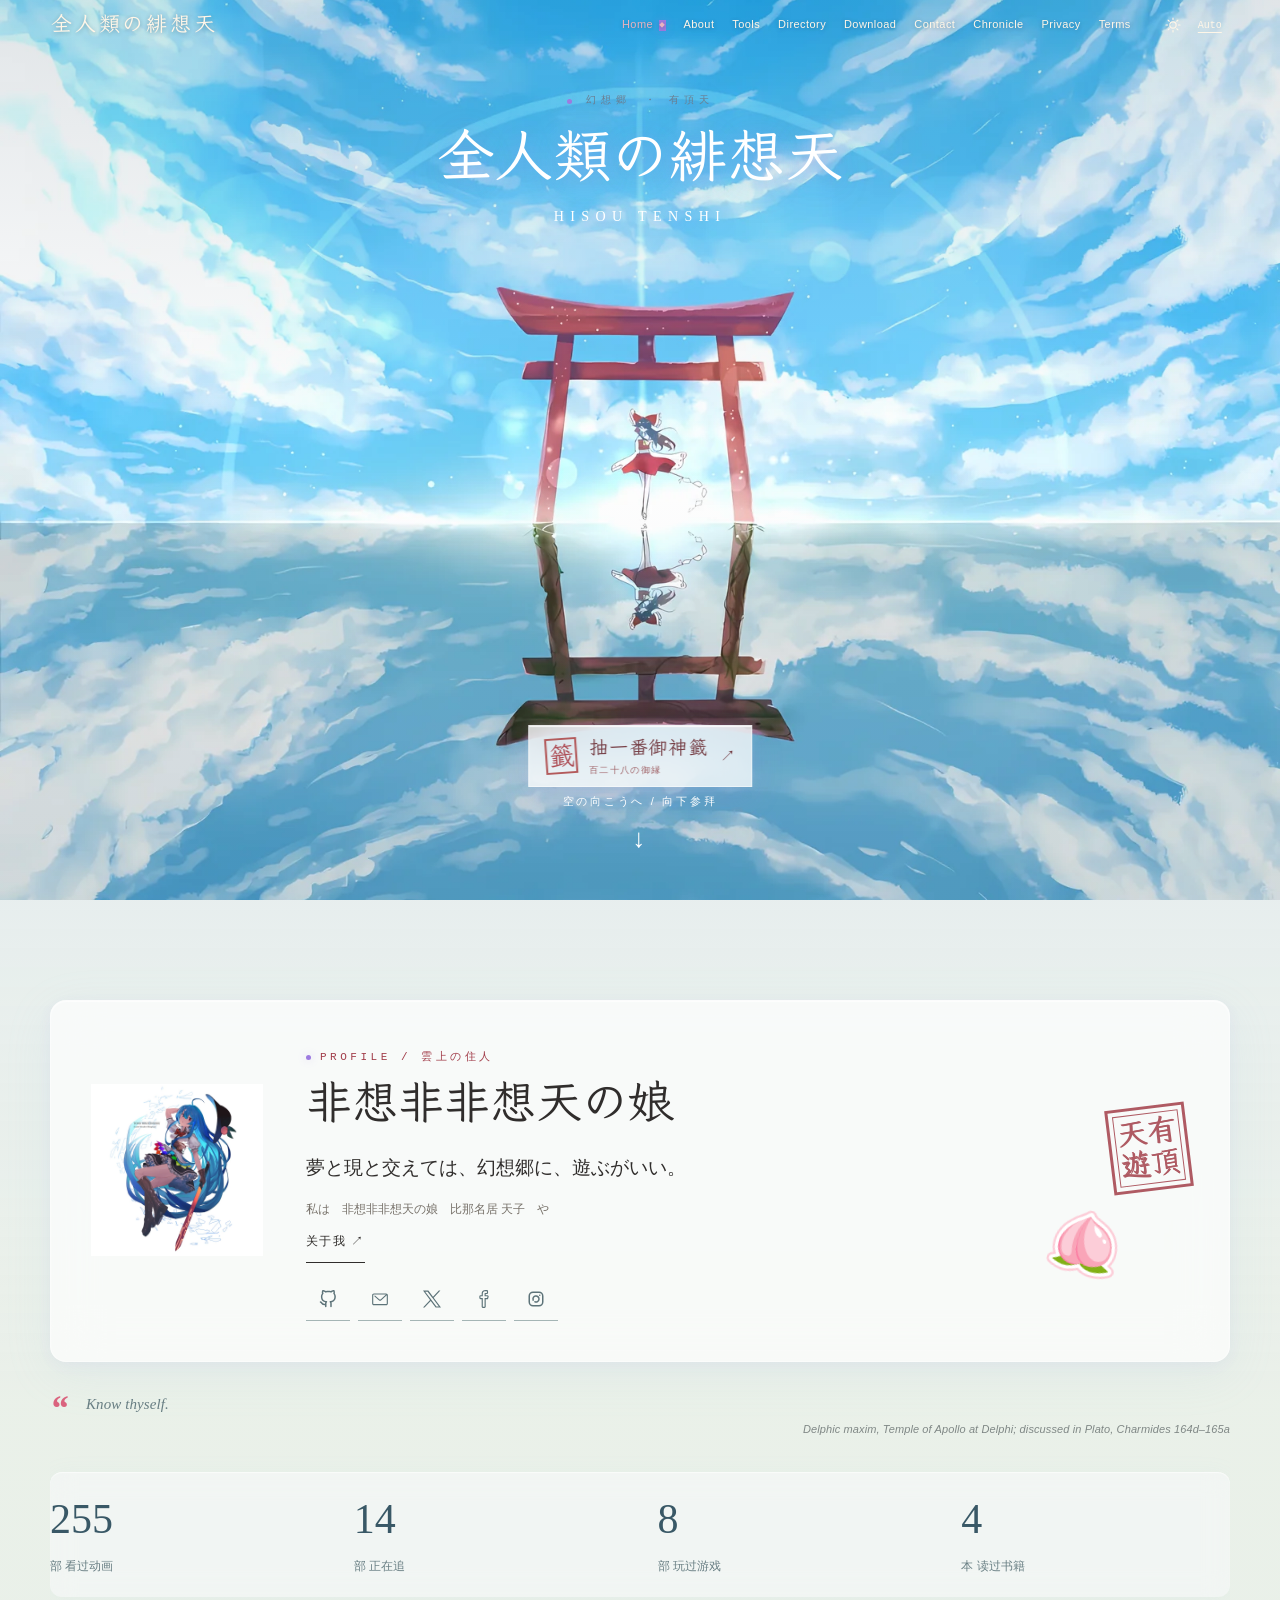
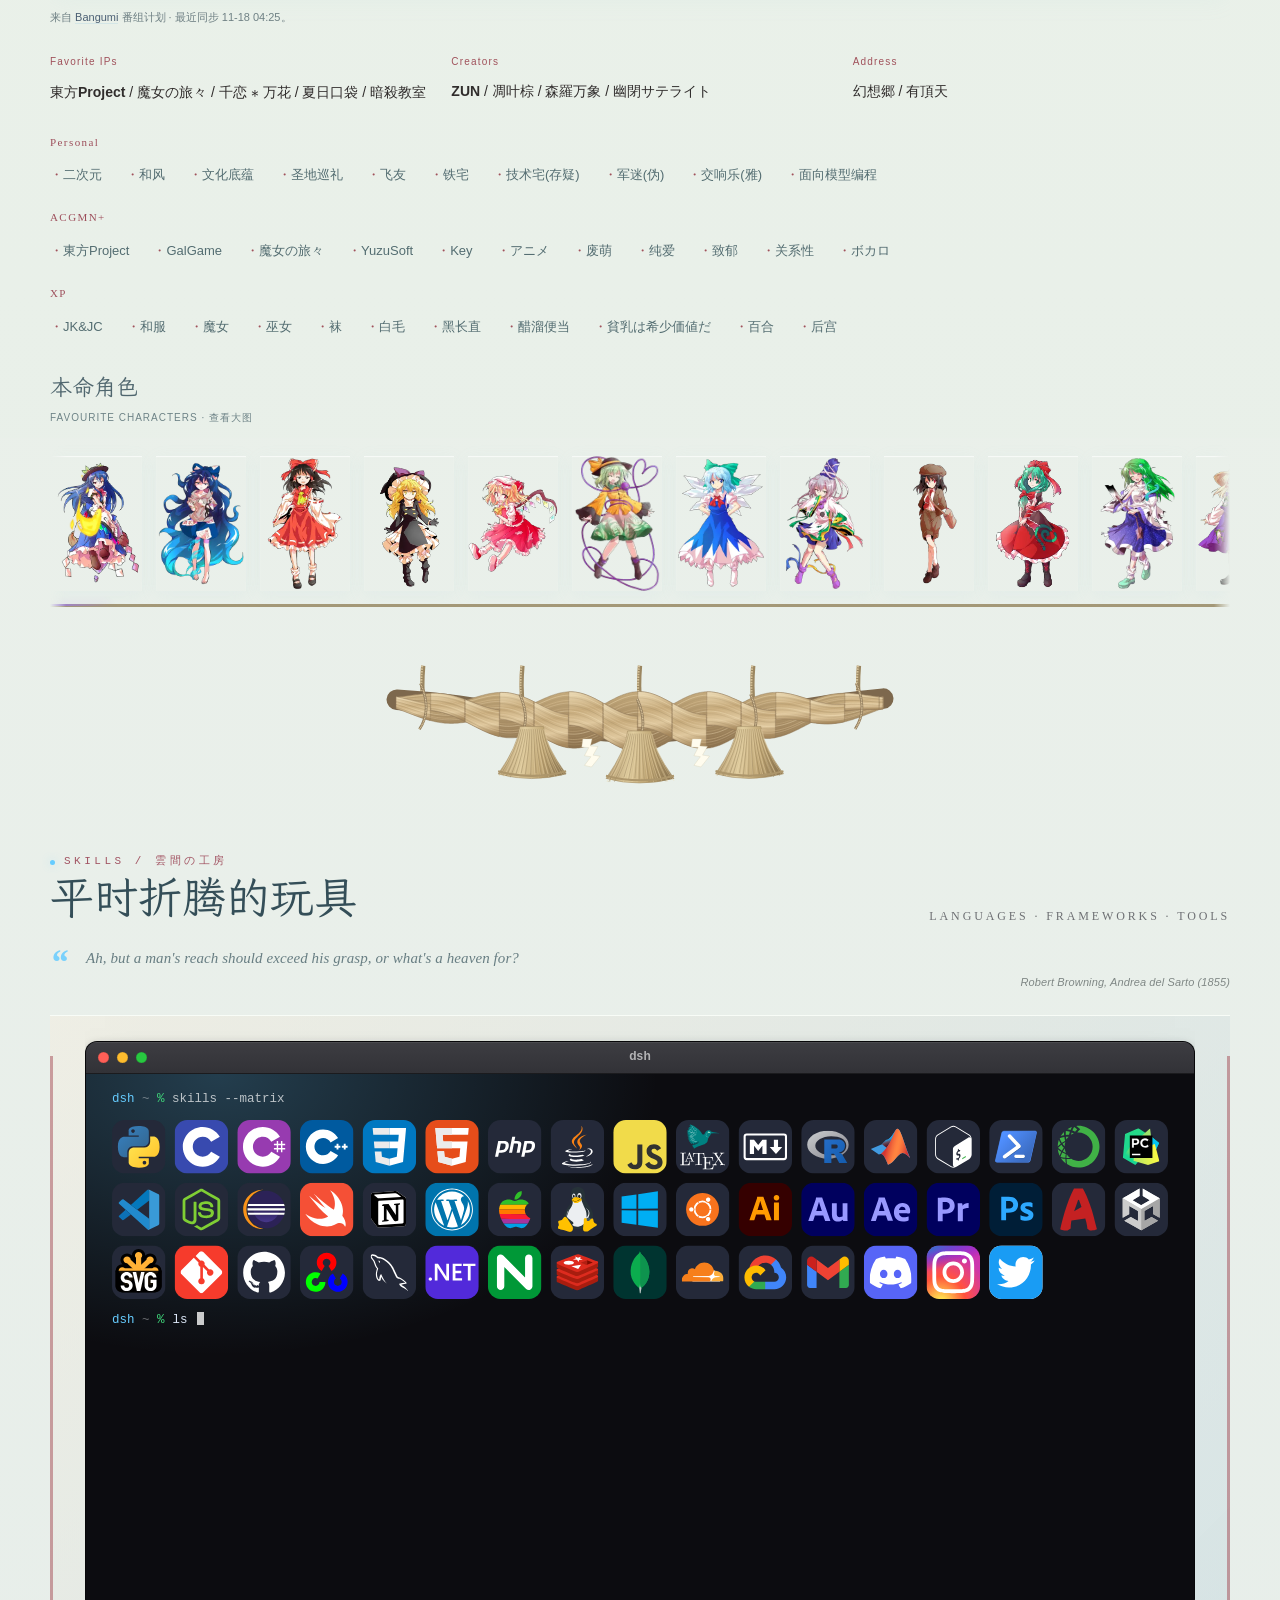
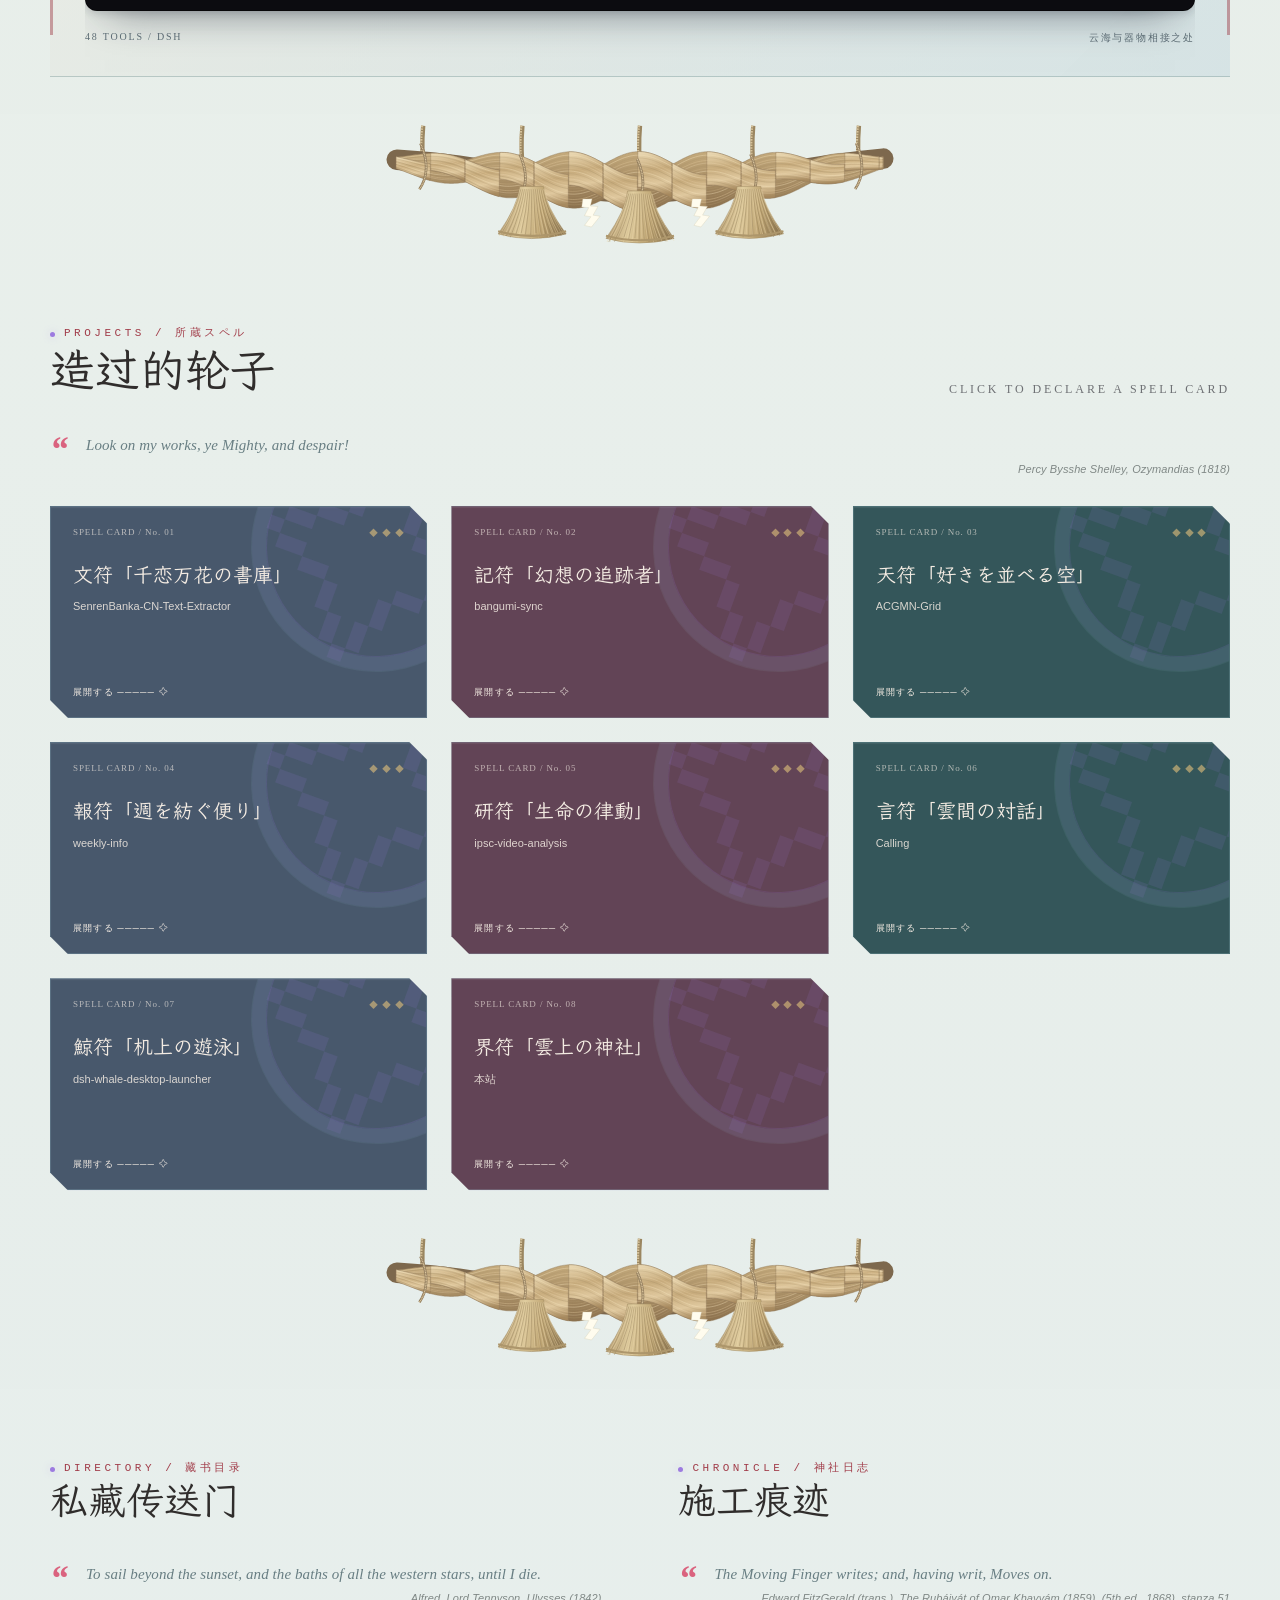
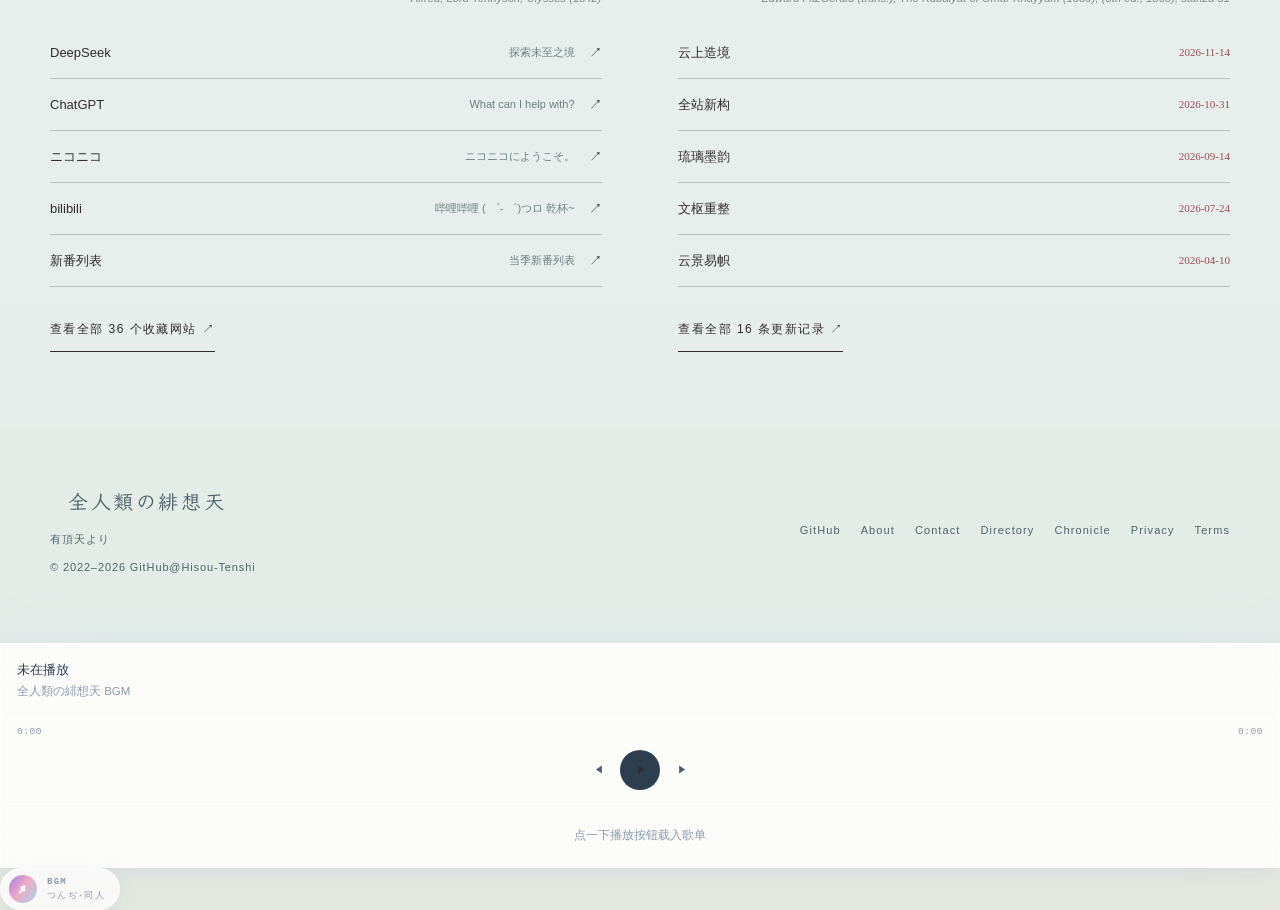
==== commit 219b2693: "重构：天界浮岛梦幻风格 - 毛玻璃卡片、天空渐变、弹幕几何点缀" ====
--- a/index.html
+++ b/index.html
@@ -43,6 +43,7 @@
     <link rel="canonical" href="https://tenshi.qzz.io/" />
     <link rel="stylesheet" href="/static/css/root.css?v=9a7b9db8" />
     <link rel="stylesheet" href="/static/css/style.css?v=e0f53c1f" />
+    <link rel="stylesheet" href="/static/css/celestial-accents.css" />
 
     <link rel="preload" as="image" href="/static/img/shrine/cloud-gate-mobile.webp?v=57147f12" media="(max-width: 620px)" fetchpriority="high">
     <link rel="preload" as="image" href="/static/img/shrine/cloud-gate-1600.webp?v=135012f9" media="(min-width: 621px) and (max-width: 1600px)" fetchpriority="high">
--- a/static/css/root.css
+++ b/static/css/root.css
@@ -3,57 +3,64 @@
 
 :root {
 	--font-serif: "Baskerville", "Iowan Old Style", "Palatino Linotype", "Times New Roman", serif;
-	--sky: #85b9d8;
-	--sky-soft: #c4e1eb;
-	--cloud: #f2f4ed;
-	--paper: #f4e9dc;
-	--paper-warm: #e8d7b9;
-	--paper-bright: #fff8ee;
+
+	/* ── Celestial Sky Colors ────────────────────────────────── */
+	--sky: #A8D5E2;              /* 清晨天空 */
+	--sky-soft: #D4E8F0;         /* 薄云 */
+	--sky-dawn: #FFD4BA;         /* 朝霞 */
+	--sky-dusk: #F0B4D2;         /* 暮色 */
+	--cloud: #F8FAFC;            /* 云白 */
+	--cloud-shadow: #B8C5D0;     /* 云影 */
+
+	/* ── Floating Platform ───────────────────────────────────── */
+	--paper: #F7F3FF;            /* 云境平台 - 淡紫白 */
+	--paper-warm: #F0E8FF;       /* 温暖云雾 */
+	--paper-bright: #FFFFFF;     /* 高光 */
 	--wood: #9a7057;
 	--wood-light: #b88f68;
 	--wood-dark: #674830;
 	--wood-paper: #e8cfaa;
 	--wood-ink: #493326;
-	--night: #253b53;
-	--paper-texture: repeating-linear-gradient(0deg, transparent 0 4px, rgba(120,97,69,.028) 4px 5px);
+	--night: #2D3A5C;
+	--paper-texture: repeating-linear-gradient(0deg, transparent 0 4px, rgba(168,213,226,.015) 4px 5px);
 
 	/* ── Surfaces ─────────────────────────────────────────────── */
-	--bg: #e5eff0;
-	--bg-band: #e0ebea;
-	--bg-deep: #d4e4e8;
-	--card: #f4e9dc;
-	--card-hover: #efe1cd;
-	--card-tint: rgba(244,233,220,.85);
+	--bg: linear-gradient(180deg, #E8F4F8 0%, #F0E8FF 45%, #FFE8F0 100%);  /* 天空渐变 */
+	--bg-band: rgba(248,250,252,.65);
+	--bg-deep: rgba(212,232,240,.55);
+	--card: rgba(255,255,255,.72);          /* 毛玻璃卡片 */
+	--card-hover: rgba(255,255,255,.88);
+	--card-tint: rgba(247,243,255,.82);
 
 	/* ── Ink ──────────────────────────────────────────────────── */
-	--ink: #34343b;
-	--ink-2: #50505a;
-	--ink-3: #676570;
-	--ink-4: #716976;
-	--ink-inv: #fff8ee;
+	--ink: #2C3E50;
+	--ink-2: #4A5F73;
+	--ink-3: #6B7C8F;
+	--ink-4: #8A9BAD;
+	--ink-inv: #FFFFFF;
 
 	/* ── Lines ────────────────────────────────────────────────── */
-	--line: rgba(99,76,57,.25);
-	--line-2: rgba(99,76,57,.17);
-	--line-3: rgba(99,76,57,.1);
+	--line: rgba(168,213,226,.35);
+	--line-2: rgba(168,213,226,.22);
+	--line-3: rgba(168,213,226,.12);
 
 	/* ── Accents ──────────────────────────────────────────────── */
-	--accent: #c74350;          /* 博丽朱红 */
-	--accent-deep: #a72f40;     /* 同一色相，压深一档，用于浅底上的文字 */
-	--accent-ink: #fff8ee;
-	--accent-soft: rgba(199,67,80,.09);
-	--pink: #e9a4b4;            /* 绯色云霞 */
-	--pink-deep: #a44663;       /* 压深一档，用于文字与错误提示 */
-	--pink-soft: rgba(233,164,180,.18);
-	--arc: #a72f40;             /* Compatibility accent for shared controls */
-	--arc-2: #85b9d8;
-	--arc-soft: rgba(133,185,216,.18);
-	--arc-glow: rgba(133,185,216,.28);
+	--accent: #D84B6C;          /* 博丽朱红 - 略微梦幻化 */
+	--accent-deep: #B83A58;
+	--accent-ink: #FFFFFF;
+	--accent-soft: rgba(216,75,108,.12);
+	--pink: #F0A8C5;            /* 绯色云霞 - 更柔和 */
+	--pink-deep: #D87A9A;
+	--pink-soft: rgba(240,168,197,.15);
+	--arc: #9D7BE0;             /* 雷光紫 - 弹幕几何重点色 */
+	--arc-2: #A8D5E2;           /* 天空蓝 */
+	--arc-soft: rgba(157,123,224,.14);
+	--arc-glow: rgba(157,123,224,.32);
 
 	/* ── Display gradients ────────────────────────────────────── */
-	--grad-title: linear-gradient(#34343b,#34343b);
+	--grad-title: linear-gradient(135deg, #2C3E50 0%, #4A5F73 60%, #6B7C8F 100%);
 	--grad-rule: linear-gradient(90deg, var(--line) 0%, transparent 100%);
-	--grad-arc: linear-gradient(110deg,#85b9d8,#e9a4b4);
+	--grad-arc: linear-gradient(125deg, #9D7BE0 0%, #F0A8C5 45%, #A8D5E2 100%);  /* 雷光→绯云→天空 */
 	--grad-plate: linear-gradient(160deg, #101014 0%, #1c1c22 55%, #0c0c10 100%);
 
 	/* ── Type ─────────────────────────────────────────────────── */
@@ -100,60 +107,62 @@
 	--sh-inset: inset 0 1px 0 rgba(255, 255, 255, 0.7);
 
 	/* ── Chrome ───────────────────────────────────────────────── */
-	--nav-bg: rgba(244,233,220,.92);
-	--nav-bg-solid: rgba(244,233,220,.98);
-	--selection: rgba(199,67,80,.19);
-	--scrollbar: rgba(20, 20, 26, 0.18);
-	--noise-opacity: 0.028;
+	--nav-bg: rgba(255,255,255,.68);
+	--nav-bg-solid: rgba(255,255,255,.92);
+	--selection: rgba(157,123,224,.22);
+	--scrollbar: rgba(45, 58, 92, 0.2);
+	--noise-opacity: 0.018;
 
 	color-scheme: light;
 }
 
 html[data-theme="Dark"] {
-	--sky-soft: #243e53;
-	--cloud: #2a4356;
-	--paper: #263748;
-	--paper-warm: #304354;
-	--paper-bright: #e9e4d7;
+	--sky-soft: #1E3A52;
+	--sky-dawn: #5A4A5E;
+	--sky-dusk: #4A3850;
+	--cloud: #2C3E56;
+	--paper: #242D3E;
+	--paper-warm: #2E3548;
+	--paper-bright: #E8E4F0;
 	--wood: #9e7a5e;
 	--wood-light: #83654e;
 	--wood-dark: #594632;
 	--wood-paper: #b49a76;
 	--wood-ink: #282426;
-	--night: #101e30;
-
-	--bg: #172638;
-	--bg-band: #1d3042;
-	--bg-deep: #22384b;
-	--card: #263748;
-	--card-hover: #304556;
-	--card-tint: rgba(38,55,72,.86);
-
-	--ink: #f0e8dc;
-	--ink-2: #d5d9dc;
-	--ink-3: #afbfcd;
-	--ink-4: #a3b4c2;
-	--ink-inv: #172638;
-
-	--line: rgba(220,207,180,.25);
-	--line-2: rgba(220,207,180,.17);
-	--line-3: rgba(220,207,180,.1);
-
-	--accent: #e59ca5;
-	--accent-deep: #f2b2b9;
-	--accent-ink: #172638;
-	--accent-soft: rgba(229,156,165,.12);
-	--pink: #e9a4b4;
-	--pink-deep: #e9a4b4;
-	--pink-soft: rgba(233,164,180,.13);
-	--arc: #f2b2b9;
-	--arc-2: #85b9d8;
-	--arc-soft: rgba(133,185,216,.13);
-	--arc-glow: rgba(133,185,216,.2);
-
-	--grad-title: linear-gradient(#f0e8dc,#f0e8dc);
+	--night: #0F1824;
+
+	--bg: linear-gradient(180deg, #131B2E 0%, #1A1828 45%, #251A2E 100%);
+	--bg-band: rgba(44,62,86,.45);
+	--bg-deep: rgba(30,58,82,.35);
+	--card: rgba(44,62,86,.65);
+	--card-hover: rgba(58,76,100,.75);
+	--card-tint: rgba(36,45,62,.78);
+
+	--ink: #E8E4F0;
+	--ink-2: #C5C8D8;
+	--ink-3: #9BA4B8;
+	--ink-4: #7A8499;
+	--ink-inv: #131B2E;
+
+	--line: rgba(168,213,226,.22);
+	--line-2: rgba(168,213,226,.14);
+	--line-3: rgba(168,213,226,.08);
+
+	--accent: #F0879D;
+	--accent-deep: #FFA0B3;
+	--accent-ink: #131B2E;
+	--accent-soft: rgba(240,135,157,.14);
+	--pink: #F0A8C5;
+	--pink-deep: #F0A8C5;
+	--pink-soft: rgba(240,168,197,.12);
+	--arc: #B89EF5;
+	--arc-2: #A8D5E2;
+	--arc-soft: rgba(184,158,245,.14);
+	--arc-glow: rgba(184,158,245,.28);
+
+	--grad-title: linear-gradient(135deg, #E8E4F0 0%, #C5C8D8 60%, #9BA4B8 100%);
 	--grad-rule: linear-gradient(90deg, var(--line) 0%, transparent 100%);
-	--grad-arc: linear-gradient(110deg,#85b9d8,#e9a4b4);
+	--grad-arc: linear-gradient(125deg, #B89EF5 0%, #F0A8C5 45%, #A8D5E2 100%);
 	--grad-plate: linear-gradient(160deg, #17171c 0%, #0d0d11 60%, #050507 100%);
 
 	--sh-1: 0 1px 2px rgba(0, 0, 0, 0.5), 0 10px 26px -16px rgba(0, 0, 0, 0.7);
@@ -161,11 +170,11 @@
 	--sh-3: 0 30px 90px -34px rgba(0, 0, 0, 0.85);
 	--sh-inset: inset 0 1px 0 rgba(255, 255, 255, 0.07);
 
-	--nav-bg: rgba(23,38,56,.9);
-	--nav-bg-solid: rgba(23,38,56,.98);
-	--selection: rgba(229,156,165,.25);
-	--scrollbar: rgba(255, 255, 255, 0.2);
-	--noise-opacity: 0.035;
+	--nav-bg: rgba(19,27,46,.72);
+	--nav-bg-solid: rgba(19,27,46,.94);
+	--selection: rgba(184,158,245,.28);
+	--scrollbar: rgba(255, 255, 255, 0.22);
+	--noise-opacity: 0.028;
 
 	color-scheme: dark;
 }
--- a/static/css/style.css
+++ b/static/css/style.css
@@ -1,5 +1,5 @@
-/* 全人類の緋想天 — shared functional components and shrine architecture.
-   Terminal, finale hooks, player, vault, and legacy content styles are preserved. */
+/* 全人類の緋想天 — Celestial Realm design with floating glassmorphism.
+   Danmaku geometry accents kept minimal. */
 
 /* ── 01 · Reset & base ───────────────────────────────────────────── */
 *,
@@ -14,7 +14,7 @@
 }
 
 html {
-	background: var(--bg);
+	background: #E8F4F8;
 	-webkit-text-size-adjust: 100%;
 	text-size-adjust: 100%;
 	scroll-behavior: smooth;
@@ -35,7 +35,7 @@
 	overflow-x: hidden;
 }
 
-/* Ambient light — a very quiet 幻想郷 atmosphere instead of a 1.4 MB photo */
+/* 天界浮岛 — 天空渐变 + 云层漂浮 */
 body::before {
 	content: "";
 	position: fixed;
@@ -43,13 +43,13 @@
 	z-index: -2;
 	pointer-events: none;
 	background:
-		radial-gradient(58% 44% at 12% -6%, var(--sky-soft) 0%, transparent 62%),
-		radial-gradient(52% 40% at 96% 4%, var(--accent-soft) 0%, transparent 60%),
-		radial-gradient(70% 60% at 50% 108%, var(--arc-soft) 0%, transparent 68%);
-	opacity: 0.85;
-}
-
-/* Film grain — 200 bytes of SVG turbulence, kills the "flat CSS" look */
+		radial-gradient(ellipse 70% 45% at 15% -8%, rgba(168,213,226,.45) 0%, transparent 55%),
+		radial-gradient(circle 58% at 88% 6%, rgba(240,180,210,.32) 0%, transparent 58%),
+		radial-gradient(ellipse 65% 50% at 50% 102%, rgba(157,123,224,.28) 0%, transparent 65%),
+		linear-gradient(180deg, #E8F4F8 0%, #F0E8FF 48%, #FFE8F0 100%);
+}
+
+/* Film grain — lighter for dreamlike feel */
 body::after {
 	content: "";
 	position: fixed;
@@ -231,8 +231,8 @@
 }
 
 /* ── 05 · Thunder display type (雷霆大字) ─────────────────────────── */
-/* Micro technical label */
-.kicker {
+/* ── 03 · Typography & Content ───────────────────────────────────── */
+.eyebrow {
 	display: inline-flex;
 	align-items: center;
 	gap: 9px;
@@ -245,31 +245,52 @@
 	white-space: nowrap;
 }
 
-.kicker__num {
-	display: inline-flex;
-	align-items: center;
-	justify-content: center;
-	min-width: 22px;
-	height: 17px;
-	padding: 0 5px;
-	border: 1px solid var(--line);
-	border-radius: 3px;
-	font-size: 9.5px;
-	letter-spacing: 0.08em;
-	color: var(--ink-2);
-	background: var(--card-tint);
-	-webkit-backdrop-filter: blur(6px);
-	backdrop-filter: blur(6px);
-}
-
-.kicker::before {
+.eyebrow::before {
 	content: "";
 	width: 5px;
 	height: 5px;
 	border-radius: 50%;
-	background: var(--accent);
-	box-shadow: 0 0 0 3px var(--accent-soft);
+	background: var(--arc);
+	box-shadow: 0 0 8px var(--arc-glow);
 	flex-shrink: 0;
+	animation: danmakuPulse 3s ease-in-out infinite;
+}
+
+@keyframes danmakuPulse {
+	0%, 100% {
+		opacity: 0.8;
+		transform: scale(1);
+	}
+	50% {
+		opacity: 1;
+		transform: scale(1.2);
+	}
+}
+
+/* Cards with glassmorphism */
+.card,
+.tile,
+.project-card {
+	background: var(--card);
+	-webkit-backdrop-filter: blur(20px);
+	backdrop-filter: blur(20px);
+	border: 1px solid rgba(255,255,255,.35);
+	box-shadow:
+		0 8px 32px rgba(168,213,226,.08),
+		0 2px 8px rgba(157,123,224,.05),
+		inset 0 1px 1px rgba(255,255,255,.6);
+	transition: all 0.3s var(--ease);
+}
+
+.card:hover,
+.tile:hover {
+	background: var(--card-hover);
+	border-color: rgba(255,255,255,.5);
+	transform: translateY(-4px);
+	box-shadow:
+		0 12px 48px rgba(168,213,226,.12),
+		0 4px 12px rgba(157,123,224,.08),
+		inset 0 1px 1px rgba(255,255,255,.7);
 }
 
 /* The big one: oversized ink characters that rise out of a mask */
@@ -866,15 +887,102 @@
 	filter: saturate(1.04);
 }
 
-@media (prefers-reduced-motion: reduce) {
-	.specimen__caret {
-		animation: none;
-		opacity: 1;
-	}
-
-	.specimen.is-pulse {
-		animation: none;
-	}
+/* ── Home hero adjustments for floating feel ───────────────────── */
+.home-scene .hero-title {
+	text-shadow: 0 2px 20px rgba(157,123,224,.35), 0 8px 40px rgba(168,213,226,.25);
+}
+
+.home-scene .hero-oracle {
+	background: rgba(255,255,255,.75);
+	-webkit-backdrop-filter: blur(16px);
+	backdrop-filter: blur(16px);
+	border: 1px solid rgba(255,255,255,.45);
+	box-shadow:
+		0 8px 32px rgba(157,123,224,.18),
+		0 2px 12px rgba(168,213,226,.12),
+		inset 0 1px 1px rgba(255,255,255,.8);
+	transition: all 0.35s var(--ease);
+}
+
+.home-scene .hero-oracle:hover {
+	transform: translateY(-3px);
+	box-shadow:
+		0 12px 48px rgba(157,123,224,.25),
+		0 4px 16px rgba(168,213,226,.18),
+		inset 0 1px 1px rgba(255,255,255,.9);
+}
+
+/* Profile section with floating cards */
+.home-profile {
+	position: relative;
+}
+
+.profile-open {
+	background: rgba(255,255,255,.68);
+	-webkit-backdrop-filter: blur(24px);
+	backdrop-filter: blur(24px);
+	border: 1px solid rgba(255,255,255,.4);
+	border-radius: 16px;
+	padding: 40px;
+	box-shadow:
+		0 12px 48px rgba(168,213,226,.12),
+		0 4px 16px rgba(157,123,224,.08),
+		inset 0 1px 1px rgba(255,255,255,.7);
+}
+
+/* Stats with glass effect */
+.open-stats,
+.stats {
+	background: rgba(248,250,252,.55);
+	-webkit-backdrop-filter: blur(12px);
+	backdrop-filter: blur(12px);
+	border: 1px solid rgba(255,255,255,.3);
+	border-radius: 12px;
+	padding: 28px;
+	box-shadow:
+		0 4px 24px rgba(168,213,226,.08),
+		inset 0 1px 1px rgba(255,255,255,.6);
+}
+
+/* Character strip with danmaku accent */
+.strip {
+	position: relative;
+	padding: 20px 0;
+	border-top: 1px solid rgba(168,213,226,.25);
+	border-bottom: 2px solid rgba(157,123,224,.35);
+}
+
+.strip::before {
+	content: "";
+	position: absolute;
+	left: 0;
+	bottom: -2px;
+	width: 60px;
+	height: 2px;
+	background: linear-gradient(90deg, var(--arc) 0%, transparent 100%);
+	box-shadow: 0 0 8px var(--arc-glow);
+}
+
+.strip__item {
+	background: rgba(255,255,255,.65);
+	-webkit-backdrop-filter: blur(10px);
+	backdrop-filter: blur(10px);
+	border: 1px solid rgba(255,255,255,.4);
+	border-radius: 8px;
+	overflow: hidden;
+	box-shadow:
+		0 4px 16px rgba(168,213,226,.1),
+		inset 0 1px 1px rgba(255,255,255,.7);
+	transition: all 0.3s var(--ease);
+}
+
+.strip__item:hover {
+	transform: translateY(-5px) scale(1.02);
+	box-shadow:
+		0 8px 32px rgba(157,123,224,.15),
+		0 4px 16px rgba(168,213,226,.12),
+		inset 0 1px 1px rgba(255,255,255,.8);
+}
 
 	.specimen-shell > .specimen,
 	.specimen__shim,
@@ -992,22 +1100,68 @@
 	color: var(--ink-4);
 }
 
+/* ── Navigation with glassmorphism ─────────────────────────────── */
+.global-nav {
+	background: var(--nav-bg);
+	-webkit-backdrop-filter: saturate(180%) blur(20px);
+	backdrop-filter: saturate(180%) blur(20px);
+	border-bottom: 1px solid rgba(255,255,255,.25);
+	box-shadow: 0 2px 16px rgba(168,213,226,.08);
+}
+
+.nav__link {
+	position: relative;
+	transition: color 0.25s var(--ease);
+}
+
+.nav__link::after {
+	content: "";
+	position: absolute;
+	bottom: -2px;
+	left: 0;
+	right: 0;
+	height: 2px;
+	background: var(--arc);
+	transform: scaleX(0);
+	transition: transform 0.3s var(--ease);
+	box-shadow: 0 0 8px var(--arc-glow);
+}
+
+.nav__link:hover::after,
+.nav__link[aria-current]::after {
+	transform: scaleX(1);
+}
+
+/* Player with floating glass */
+.player__pill {
+	background: rgba(255,255,255,.75);
+	-webkit-backdrop-filter: blur(16px);
+	backdrop-filter: blur(16px);
+	border: 1px solid rgba(255,255,255,.4);
+	box-shadow:
+		0 8px 24px rgba(168,213,226,.15),
+		0 2px 8px rgba(157,123,224,.08),
+		inset 0 1px 1px rgba(255,255,255,.7);
+	transition: all 0.3s var(--ease);
+}
+
+.player__pill:hover {
+	transform: translateY(-2px);
+	box-shadow:
+		0 12px 36px rgba(168,213,226,.2),
+		0 4px 12px rgba(157,123,224,.12),
+		inset 0 1px 1px rgba(255,255,255,.8);
+}
+
 .player__panel {
-	width: min(340px, calc(100vw - 36px));
-	max-height: 0;
-	overflow: hidden;
-	border-radius: var(--r-lg);
-	border: 1px solid var(--line-2);
-	background: var(--nav-bg-solid);
-	-webkit-backdrop-filter: saturate(180%) blur(22px);
-	backdrop-filter: saturate(180%) blur(22px);
-	box-shadow: var(--sh-3);
-	opacity: 0;
-	transform: translateY(8px);
-	transition:
-		max-height var(--t-med) var(--ease),
-		opacity var(--t-fast) var(--ease),
-		transform var(--t-med) var(--ease);
+	background: rgba(255,255,255,.85);
+	-webkit-backdrop-filter: saturate(180%) blur(24px);
+	backdrop-filter: saturate(180%) blur(24px);
+	border: 1px solid rgba(255,255,255,.45);
+	box-shadow:
+		0 16px 64px rgba(168,213,226,.18),
+		0 4px 16px rgba(157,123,224,.12),
+		inset 0 1px 1px rgba(255,255,255,.8);
 }
 
 .player.is-open .player__panel {
@@ -1061,14 +1215,120 @@
 	align-items: center;
 }
 
-.player__bar::before {
+/* Floating buttons and interactive elements */
+.btn,
+.ink-button,
+.ghost-button {
+	background: rgba(255,255,255,.8);
+	-webkit-backdrop-filter: blur(12px);
+	backdrop-filter: blur(12px);
+	border: 1px solid rgba(255,255,255,.45);
+	box-shadow:
+		0 4px 16px rgba(168,213,226,.12),
+		inset 0 1px 1px rgba(255,255,255,.7);
+	transition: all 0.3s var(--ease);
+}
+
+.btn:hover,
+.ink-button:hover,
+.ghost-button:hover {
+	transform: translateY(-2px);
+	background: rgba(255,255,255,.9);
+	box-shadow:
+		0 8px 24px rgba(168,213,226,.18),
+		0 2px 8px rgba(157,123,224,.1),
+		inset 0 1px 1px rgba(255,255,255,.85);
+}
+
+/* ── Project cards with spell card aesthetic ───────────────────── */
+.project-card,
+.spell,
+.tile {
+	position: relative;
+	background: rgba(255,255,255,.7);
+	-webkit-backdrop-filter: blur(20px);
+	backdrop-filter: blur(20px);
+	border: 1px solid rgba(255,255,255,.4);
+	border-radius: 12px;
+	padding: 28px;
+	box-shadow:
+		0 8px 32px rgba(168,213,226,.1),
+		0 2px 12px rgba(157,123,224,.08),
+		inset 0 1px 1px rgba(255,255,255,.65);
+	transition: all 0.35s var(--ease);
+	overflow: hidden;
+}
+
+.project-card::before,
+.spell::before {
 	content: "";
 	position: absolute;
-	inset: 50% 0 auto 0;
-	height: 3px;
-	translate: 0 -50%;
-	border-radius: 3px;
-	background: var(--line-2);
+	top: -50%;
+	right: -50%;
+	width: 200%;
+	height: 200%;
+	background: radial-gradient(circle at center, rgba(157,123,224,.08) 0%, transparent 60%);
+	opacity: 0;
+	transition: opacity 0.4s var(--ease);
+	pointer-events: none;
+}
+
+.project-card:hover::before,
+.spell:hover::before {
+	opacity: 1;
+}
+
+.project-card:hover,
+.spell:hover,
+.tile:hover {
+	transform: translateY(-6px);
+	border-color: rgba(255,255,255,.55);
+	box-shadow:
+		0 16px 48px rgba(168,213,226,.15),
+		0 4px 16px rgba(157,123,224,.12),
+		inset 0 1px 1px rgba(255,255,255,.75);
+}
+
+/* Add danmaku accent to project cards */
+.project-card::after {
+	content: "";
+	position: absolute;
+	top: 16px;
+	right: 16px;
+	width: 8px;
+	height: 8px;
+	background: var(--arc);
+	clip-path: polygon(50% 0%, 100% 38%, 82% 100%, 18% 100%, 0% 38%);
+	box-shadow: 0 0 12px var(--arc-glow);
+	opacity: 0.6;
+	animation: danmakuFloat 4s ease-in-out infinite;
+}
+
+/* Section dividers with spell card style */
+.rule,
+.section-divider {
+	position: relative;
+	height: 2px;
+	background: linear-gradient(90deg,
+		transparent 0%,
+		rgba(168,213,226,.25) 10%,
+		rgba(157,123,224,.35) 50%,
+		rgba(168,213,226,.25) 90%,
+		transparent 100%);
+}
+
+.rule::after {
+	content: "";
+	position: absolute;
+	left: 50%;
+	top: 50%;
+	transform: translate(-50%, -50%);
+	width: 12px;
+	height: 12px;
+	background: var(--arc);
+	clip-path: polygon(50% 0%, 100% 38%, 82% 100%, 18% 100%, 0% 38%);
+	box-shadow: 0 0 16px var(--arc-glow);
+}
 }
 
 .player__fill {
--- a/static/css/celestial-accents.css
+++ b/static/css/celestial-accents.css
@@ -0,0 +1,239 @@
+/* Celestial Realm - Danmaku Geometry Accents
+   Subtle spell card patterns and floating cloud decorations */
+
+/* Floating cloud decorations */
+.cloud-float {
+	position: absolute;
+	pointer-events: none;
+	opacity: 0.15;
+	animation: cloudDrift 40s linear infinite;
+}
+
+@keyframes cloudDrift {
+	0% {
+		transform: translateX(0) translateY(0);
+	}
+	50% {
+		transform: translateX(20px) translateY(-10px);
+	}
+	100% {
+		transform: translateX(0) translateY(0);
+	}
+}
+
+/* Spell card pattern overlay for sections */
+.spell-pattern {
+	position: relative;
+	overflow: hidden;
+}
+
+.spell-pattern::before {
+	content: "";
+	position: absolute;
+	inset: 0;
+	background-image:
+		radial-gradient(circle at 20% 30%, rgba(157,123,224,.05) 0%, transparent 25%),
+		radial-gradient(circle at 80% 70%, rgba(240,168,197,.05) 0%, transparent 25%);
+	pointer-events: none;
+	z-index: -1;
+}
+
+/* Danmaku bullet accent points */
+.danmaku-point {
+	position: relative;
+}
+
+.danmaku-point::after {
+	content: "";
+	position: absolute;
+	width: 6px;
+	height: 6px;
+	background: var(--arc);
+	border-radius: 50%;
+	box-shadow:
+		0 0 10px var(--arc-glow),
+		0 0 20px rgba(157,123,224,.3);
+	animation: danmakuFloat 4s ease-in-out infinite;
+}
+
+@keyframes danmakuFloat {
+	0%, 100% {
+		transform: translateY(0) scale(1);
+		opacity: 0.8;
+	}
+	50% {
+		transform: translateY(-8px) scale(1.15);
+		opacity: 1;
+	}
+}
+
+/* Spell card border decoration */
+.spell-border {
+	position: relative;
+	padding: 32px;
+	border: 1px solid rgba(168,213,226,.3);
+	background: rgba(255,255,255,.65);
+	-webkit-backdrop-filter: blur(20px);
+	backdrop-filter: blur(20px);
+}
+
+.spell-border::before,
+.spell-border::after {
+	content: "";
+	position: absolute;
+	width: 16px;
+	height: 16px;
+	border: 2px solid var(--arc);
+	opacity: 0.6;
+}
+
+.spell-border::before {
+	top: -1px;
+	left: -1px;
+	border-right: none;
+	border-bottom: none;
+}
+
+.spell-border::after {
+	bottom: -1px;
+	right: -1px;
+	border-left: none;
+	border-top: none;
+}
+
+/* Hexagon pattern for spell cards */
+.hex-pattern {
+	clip-path: polygon(50% 0%, 100% 25%, 100% 75%, 50% 100%, 0% 75%, 0% 25%);
+}
+
+/* Star bullet shape */
+.star-bullet {
+	clip-path: polygon(
+		50% 0%,
+		61% 35%,
+		98% 35%,
+		68% 57%,
+		79% 91%,
+		50% 70%,
+		21% 91%,
+		32% 57%,
+		2% 35%,
+		39% 35%
+	);
+}
+
+/* Glowing trail effect */
+.glow-trail {
+	position: relative;
+	overflow: visible;
+}
+
+.glow-trail::before {
+	content: "";
+	position: absolute;
+	inset: -4px;
+	background: linear-gradient(
+		135deg,
+		transparent 0%,
+		rgba(157,123,224,.15) 50%,
+		transparent 100%
+	);
+	border-radius: inherit;
+	opacity: 0;
+	transition: opacity 0.4s var(--ease);
+	pointer-events: none;
+}
+
+.glow-trail:hover::before {
+	opacity: 1;
+}
+
+/* Rotating spell circle decoration */
+.spell-circle {
+	position: relative;
+}
+
+.spell-circle::before {
+	content: "";
+	position: absolute;
+	top: 50%;
+	left: 50%;
+	width: 80%;
+	height: 80%;
+	transform: translate(-50%, -50%);
+	border: 1px solid rgba(157,123,224,.2);
+	border-radius: 50%;
+	animation: spellRotate 20s linear infinite;
+	pointer-events: none;
+}
+
+@keyframes spellRotate {
+	from {
+		transform: translate(-50%, -50%) rotate(0deg);
+	}
+	to {
+		transform: translate(-50%, -50%) rotate(360deg);
+	}
+}
+
+/* Danmaku grid pattern background */
+.danmaku-grid {
+	background-image:
+		repeating-linear-gradient(0deg,
+			transparent 0px,
+			transparent 39px,
+			rgba(157,123,224,.03) 39px,
+			rgba(157,123,224,.03) 40px
+		),
+		repeating-linear-gradient(90deg,
+			transparent 0px,
+			transparent 39px,
+			rgba(168,213,226,.03) 39px,
+			rgba(168,213,226,.03) 40px
+		);
+}
+
+/* Pulsing energy orb */
+.energy-orb {
+	position: relative;
+	width: 12px;
+	height: 12px;
+	background: var(--arc);
+	border-radius: 50%;
+	box-shadow:
+		0 0 12px var(--arc-glow),
+		0 0 24px rgba(157,123,224,.4),
+		inset 0 0 4px rgba(255,255,255,.6);
+	animation: orbPulse 2.5s ease-in-out infinite;
+}
+
+@keyframes orbPulse {
+	0%, 100% {
+		transform: scale(1);
+		box-shadow:
+			0 0 12px var(--arc-glow),
+			0 0 24px rgba(157,123,224,.4);
+	}
+	50% {
+		transform: scale(1.25);
+		box-shadow:
+			0 0 20px var(--arc-glow),
+			0 0 40px rgba(157,123,224,.6);
+	}
+}
+
+/* Lightning bolt accent */
+.lightning-accent {
+	position: relative;
+}
+
+.lightning-accent::after {
+	content: "";
+	position: absolute;
+	width: 10px;
+	height: 16px;
+	background: var(--arc);
+	clip-path: polygon(52% 0%, 30% 46%, 52% 46%, 34% 100%, 84% 52%, 58% 52%, 78% 0%);
+	box-shadow: 0 0 12px var(--arc-glow);
+	opacity: 0.8;
+}
--- a/static/css/scenes.css
+++ b/static/css/scenes.css
@@ -1,7 +1,7 @@
 @font-face{font-family:ShrineHand;src:url('/static/fonts/shrine-hand.woff2?v=1ac1c84f') format('woff2');font-display:swap;font-style:normal;font-weight:400}*{box-sizing:border-box}body{margin:0;min-width:1440px;background:#eee6d5;color:#302d2c;font:15px/1.8 -apple-system,BlinkMacSystemFont,'PingFang SC',sans-serif}button,input,textarea{font:inherit}button,a{cursor:pointer}button{color:inherit}a{color:inherit;text-decoration:none}button{border:0}h1,h2,h3,p{margin:0}h1,h2,h3{font-weight:500}img{max-width:100%;display:block}button:focus-visible,a:focus-visible,input:focus-visible,textarea:focus-visible{outline:2px solid #9d3549;outline-offset:5px}.brush{font-family:ShrineHand,'Songti SC',serif;font-weight:400}.serif{font-family:'Songti SC',Georgia,serif}.eyebrow{font-size:11px;letter-spacing:.32em;text-transform:uppercase}.small{font-size:12px}.muted{color:#77716a}.red{color:#a13c49}.vertical{writing-mode:vertical-rl;letter-spacing:.22em}.wrap{width:1180px;margin:auto}.scene{position:relative;min-height:1070px;padding-bottom:100px;isolation:isolate}.scene[hidden]{display:none}.global-nav{height:var(--nav-h);display:flex;align-items:center;justify-content:space-between;position:absolute;top:0;left:0;right:0;padding:0 72px;z-index:15;color:var(--nav-ink,#f6f0e2);background:linear-gradient(#10283c55,transparent)}.global-brand{font-family:ShrineHand,'Songti SC',serif;font-size:22px;letter-spacing:.13em}.global-nav nav{display:flex;gap:31px;align-items:center;font-size:12px;letter-spacing:.06em}.global-nav a.active{color:var(--active,#ffced1)}.global-nav a.active:after{content:'◆';font-size:7px;margin-left:6px}.nav-weather{font-family:Georgia,serif;letter-spacing:.14em;border-left:1px solid currentColor;padding-left:23px;font-size:11px;opacity:.8}.location-title{position:relative;padding:154px 0 35px}.location-title h1{font-family:ShrineHand,'Songti SC',serif;font-size:74px;line-height:1.2;letter-spacing:.06em}.location-title .eyebrow{margin-bottom:17px}.location-title .subtitle{font-size:14px;letter-spacing:.11em;margin-top:18px;max-width:600px}.scene-foot{padding:50px 0 65px;display:flex;justify-content:space-between;align-items:center;font-size:11px;letter-spacing:.1em}.scene-foot a{margin-left:18px}.review-bar{position:fixed;z-index:300;bottom:0;inset-inline:0;height:44px;background:#172538f2;backdrop-filter:blur(16px);color:#e5e8ed;display:flex;align-items:center;gap:6px;padding:0 24px;font-size:11px;letter-spacing:.04em}.review-bar strong{font-size:10px;font-weight:500;letter-spacing:.12em;color:#f4b5b7;border-right:1px solid #ffffff30;padding-right:18px;margin-right:12px}.review-bar a{padding:7px 11px;color:#c9d2dc}.review-bar a.chosen{background:#ffffff15;color:#fff}.review-bar .draft-note{margin-left:auto;font-size:10px;color:#9babbb}.text-action{display:inline-flex;gap:18px;align-items:center;padding:10px 0;border-bottom:1px solid currentColor;letter-spacing:.12em;font-size:12px}.text-action:hover{color:#aa384a}.ink-button{background:#a83e4c;color:#fff8e9;min-height:44px;padding:10px 24px;letter-spacing:.09em;box-shadow:2px 3px 0 #68352c30}.ghost-button{border:1px solid currentColor;padding:9px 22px;background:transparent;min-height:44px}.split-title{display:flex;justify-content:space-between;align-items:end;margin-bottom:36px}.split-title h2{font-family:ShrineHand,'Songti SC',serif;font-size:45px;letter-spacing:.04em}.split-title .english{font:12px Georgia,serif;letter-spacing:.24em;color:#6e7074}.body-copy{font-size:15px;line-height:2.1;max-width:640px}.body-copy p+p{margin-top:18px}.margin-stamp{color:#a4434d;font-family:ShrineHand,'Songti SC',serif;display:inline-grid;grid-template-columns:repeat(2,1em);font-size:30px;line-height:1.08;border:3px solid currentColor;padding:7px;transform:rotate(-7deg);position:relative;opacity:.88;mix-blend-mode:multiply;text-shadow:.3px .2px currentColor}.margin-stamp:after{content:'';position:absolute;inset:4px;border:1px solid currentColor;pointer-events:none}.tall-stamp{grid-template-columns:1em;font-size:22px;padding:8px 7px}.object-label{display:block;font:11px/1.7 Georgia,serif;letter-spacing:.18em;color:#867566}.rope-divider{height:150px;background:url('../img/shrine/shimenawa.svg?v=a70dc8f6') center/100% 100% no-repeat;margin:0;position:relative;z-index:3}.grain-paper{background:#f3e8cd url('../img/shrine/washi.jpg?v=00e6cd2c') center/500px;box-shadow:0 15px 25px -20px #1b292a77}
 
 /* HOME: the sky is a stationary plane; every other layer scrolls over it. */
-.fixed-sky{position:fixed;inset:0;z-index:-5;background:url('../img/shrine/cloud-gate-2400.webp?v=7da1ef75') 50% 28%/cover no-repeat;display:none}.fixed-sky:after{content:'';position:absolute;inset:0;background:linear-gradient(#14354b38,transparent 48%,#16354a15)}body[data-page=home] .fixed-sky{display:block}.home-scene{background:transparent}.hero-v2{height:1020px;position:relative;color:#fff}.hero-title{position:absolute;top:166px;width:100%;text-align:center;text-shadow:0 2px 15px #23405288}.hero-title h1{font-size:80px;font-family:'Songti SC',serif;letter-spacing:.055em;font-weight:500;line-height:1.35}.hero-title p{font:15px Georgia,serif;letter-spacing:.45em;margin-top:14px}.hero-title .eyebrow{font-size:10px;margin-bottom:18px;letter-spacing:.5em}.hero-bottom{position:absolute;bottom:60px;width:100%;text-align:center;font-size:11px;letter-spacing:.25em}.hero-bottom:after{content:'↓';display:block;font-size:26px;line-height:2}.home-upper{background:linear-gradient(transparent,#e7eff0ed 220px,#eaf0e9f2 70%,#e6eeecf2);padding-top:110px;margin-top:-90px}.home-profile{padding:30px 0 30px;position:relative}.profile-open{display:grid;grid-template-columns:180px 1fr 320px;gap:42px;align-items:center}.profile-portrait{width:172px;height:205px;object-fit:cover;object-position:50% 15%;mask-image:linear-gradient(#000 75%,transparent)}.profile-open h2{font-family:ShrineHand,'Songti SC',serif;font-size:52px;letter-spacing:.04em}.profile-open .quote{font-family:'Songti SC',serif;font-size:21px;line-height:1.9;margin:13px 0}.profile-open .margin-stamp{justify-self:end}.open-stats{display:flex;gap:45px;margin-top:35px;padding-bottom:22px;border-bottom:1px solid #a8b9b599}.open-stats strong{font:39px Georgia,serif;font-weight:400}.open-stats span{font-size:11px;display:block;color:#5d6a6e}.ink-tags{margin-top:25px;display:flex;gap:11px 24px;flex-wrap:wrap;max-width:1080px;font-size:13px;color:#4f6265}.ink-tags span:before{content:'・';color:#a83e4c}.ink-tags .tag-title{font:11px Georgia,serif;letter-spacing:.2em;color:#9a4451;padding-top:2px}.home-character-band{display:flex;gap:12px;margin-top:36px;overflow:hidden;mask-image:linear-gradient(90deg,transparent,#000 2%,#000 98%,transparent)}.home-character-band img{width:82px;height:117px;object-fit:cover;object-position:50% 12%;filter:saturate(.8);border-bottom:3px solid #a38e68}.home-skills{padding:15px 0 15px;position:relative}.home-skills .split-title{margin-bottom:22px}.terminal-housing{position:relative;padding:25px 35px 32px;background:linear-gradient(135deg,#f4eddf80,#cadce199);border-top:1px solid #f8fcf7;box-shadow:inset 0 -1px #8faaa788}.terminal-housing:before,.terminal-housing:after{content:'';position:absolute;top:40px;bottom:42px;width:3px;background:#a44b5580}.terminal-housing:before{left:0}.terminal-housing:after{right:0}.terminal-housing iframe{width:100%;height:440px;border:0;display:block}.terminal-legend{display:flex;justify-content:space-between;font:10px Georgia,serif;letter-spacing:.18em;color:#5f6f77;margin-top:20px}.home-projects{padding:12px 0 20px}.spell-grid{display:grid;grid-template-columns:repeat(3,1fr);gap:28px;align-items:start}.spell{position:relative;min-height:280px;isolation:isolate;overflow:hidden;color:#f4ece3;text-align:left;padding:28px 25px 23px;background:#263a55;box-shadow:8px 9px 0 -5px #d3bca0,0 16px 32px -24px #172b42;transition:transform .25s}.spell:before{content:'';position:absolute;inset:8px;border:1px solid #e1c89e70;pointer-events:none;z-index:3}.spell .card-circle{position:absolute;right:-68px;top:-65px;width:275px;height:275px;border:1px solid #f0d8c070;border-radius:50%;box-shadow:0 0 0 14px #edd3b00b,0 0 0 15px #edd3b055;transform:rotate(20deg);z-index:-1}.spell .card-circle:after{content:'✧';position:absolute;inset:0;font:230px/1.2 Georgia,serif;color:#deb4b450;text-align:center}.spell:nth-child(3n+2){background:#624456}.spell:nth-child(3n+3){background:#34565a}.spell .spell-order{font:10px Georgia,serif;letter-spacing:.23em;opacity:.65}.spell .spell-name{font:32px/1.4 ShrineHand,'Songti SC',serif;max-width:85%;display:block;margin-top:39px}.spell .spell-project{font:12px/1.7 -apple-system,'PingFang SC',sans-serif;display:block;max-width:90%;margin-top:15px;overflow-wrap:anywhere;opacity:.85}.spell .spell-open{display:block;margin-top:27px;font-size:10px;letter-spacing:.2em;position:relative}.spell:hover{transform:translateY(-7px)}.spell:hover .card-circle{transform:rotate(50deg);transition:transform .8s}.home-project-list{margin-top:33px;display:grid;grid-template-columns:repeat(2,1fr);gap:0 60px}.project-line{display:flex;justify-content:space-between;gap:25px;padding:20px 0;border-bottom:1px solid #b5c2ba;color:#43535c;font-size:13px}.project-line i{font-style:normal;font-size:12px;color:#9d4551}.home-bottom{display:grid;grid-template-columns:1fr 1fr;gap:100px;padding:40px 0 75px}.home-bottom h2{font:40px ShrineHand,serif;margin-bottom:20px}.home-bottom .mini-row{padding:14px 0;border-bottom:1px solid #b8c3bd;display:flex;justify-content:space-between;font-size:13px}.home-bottom time{font:11px Georgia,serif;color:#9b4a54}.home-footer{background:#e3ece9f5}.home-peach{position:absolute;right:100px;top:64px;width:90px;background:none;padding:0;transform:rotate(14deg)}.home-peach:hover{filter:drop-shadow(0 0 18px #f4afb6);transform:rotate(-5deg)}
+.fixed-sky{position:fixed;inset:0;z-index:-5;background:url('../img/shrine/cloud-gate-2400.webp?v=7da1ef75') 50% 28%/cover no-repeat;display:none}.fixed-sky:after{content:'';position:absolute;inset:0;background:linear-gradient(rgba(168,213,226,.15),transparent 50%,rgba(157,123,224,.08))}body[data-page=home] .fixed-sky{display:block}.home-scene{background:transparent}.hero-v2{height:1020px;position:relative;color:#fff}.hero-title{position:absolute;top:166px;width:100%;text-align:center;text-shadow:0 2px 20px rgba(157,123,224,.4),0 8px 40px rgba(168,213,226,.3)}.hero-title h1{font-size:80px;font-family:'Songti SC',serif;letter-spacing:.055em;font-weight:500;line-height:1.35}.hero-title p{font:15px Georgia,serif;letter-spacing:.45em;margin-top:14px}.hero-title .eyebrow{font-size:10px;margin-bottom:18px;letter-spacing:.5em}.hero-bottom{position:absolute;bottom:60px;width:100%;text-align:center;font-size:11px;letter-spacing:.25em}.hero-bottom:after{content:'↓';display:block;font-size:26px;line-height:2}.home-upper{background:transparent;padding-top:110px;margin-top:-90px}.home-profile{padding:30px 0 30px;position:relative}.profile-open{display:grid;grid-template-columns:180px 1fr 320px;gap:42px;align-items:center;background:rgba(255,255,255,.68);backdrop-filter:blur(24px);-webkit-backdrop-filter:blur(24px);border:1px solid rgba(255,255,255,.4);border-radius:16px;padding:40px;box-shadow:0 12px 48px rgba(168,213,226,.12),0 4px 16px rgba(157,123,224,.08),inset 0 1px 1px rgba(255,255,255,.7)}.profile-portrait{width:172px;height:205px;object-fit:cover;object-position:50% 15%;mask-image:linear-gradient(#000 75%,transparent)}.profile-open h2{font-family:ShrineHand,'Songti SC',serif;font-size:52px;letter-spacing:.04em}.profile-open .quote{font-family:'Songti SC',serif;font-size:21px;line-height:1.9;margin:13px 0}.profile-open .margin-stamp{justify-self:end}.open-stats{display:flex;gap:45px;margin-top:35px;padding:28px;background:rgba(248,250,252,.55);backdrop-filter:blur(12px);-webkit-backdrop-filter:blur(12px);border:1px solid rgba(255,255,255,.3);border-radius:12px;box-shadow:0 4px 24px rgba(168,213,226,.08),inset 0 1px 1px rgba(255,255,255,.6)}.open-stats strong{font:39px Georgia,serif;font-weight:400}.open-stats span{font-size:11px;display:block;color:#5d6a6e}.ink-tags{margin-top:25px;display:flex;gap:11px 24px;flex-wrap:wrap;max-width:1080px;font-size:13px;color:#4f6265}.ink-tags span:before{content:'・';color:#a83e4c}.ink-tags .tag-title{font:11px Georgia,serif;letter-spacing:.2em;color:#9a4451;padding-top:2px}.home-character-band{display:flex;gap:12px;margin-top:36px;overflow:hidden;mask-image:linear-gradient(90deg,transparent,#000 2%,#000 98%,transparent)}.home-character-band img{width:82px;height:117px;object-fit:cover;object-position:50% 12%;filter:saturate(.8);border-bottom:3px solid #a38e68}.home-skills{padding:15px 0 15px;position:relative}.home-skills .split-title{margin-bottom:22px}.terminal-housing{position:relative;padding:25px 35px 32px;background:linear-gradient(135deg,#f4eddf80,#cadce199);border-top:1px solid #f8fcf7;box-shadow:inset 0 -1px #8faaa788}.terminal-housing:before,.terminal-housing:after{content:'';position:absolute;top:40px;bottom:42px;width:3px;background:#a44b5580}.terminal-housing:before{left:0}.terminal-housing:after{right:0}.terminal-housing iframe{width:100%;height:440px;border:0;display:block}.terminal-legend{display:flex;justify-content:space-between;font:10px Georgia,serif;letter-spacing:.18em;color:#5f6f77;margin-top:20px}.home-projects{padding:12px 0 20px}.spell-grid{display:grid;grid-template-columns:repeat(3,1fr);gap:28px;align-items:start}.spell{position:relative;min-height:280px;isolation:isolate;overflow:hidden;color:#f4ece3;text-align:left;padding:28px 25px 23px;background:rgba(44,62,86,.85);backdrop-filter:blur(16px);-webkit-backdrop-filter:blur(16px);border:1px solid rgba(168,213,226,.2);border-radius:12px;box-shadow:0 8px 32px rgba(157,123,224,.15),0 2px 12px rgba(168,213,226,.1),inset 0 1px 1px rgba(255,255,255,.08);transition:transform .35s}.spell:before{content:'';position:absolute;inset:8px;border:1px solid rgba(168,213,226,.25);border-radius:8px;pointer-events:none;z-index:3}.spell .card-circle{position:absolute;right:-68px;top:-65px;width:275px;height:275px;border:1px solid rgba(157,123,224,.15);border-radius:50%;box-shadow:0 0 0 14px rgba(157,123,224,.05),0 0 0 15px rgba(168,213,226,.08);transform:rotate(20deg);z-index:-1;animation:spellCircleRotate 30s linear infinite}.spell .card-circle:after{content:'✧';position:absolute;inset:0;font:230px/1.2 Georgia,serif;color:rgba(157,123,224,.12);text-align:center}@keyframes spellCircleRotate{from{transform:rotate(20deg)}to{transform:rotate(380deg)}}.spell:nth-child(3n+2){background:rgba(98,68,86,.85)}.spell:nth-child(3n+3){background:rgba(52,86,90,.85)}.spell .spell-order{font:10px Georgia,serif;letter-spacing:.23em;opacity:.65}.spell .spell-name{font:32px/1.4 ShrineHand,'Songti SC',serif;max-width:85%;display:block;margin-top:39px}.spell .spell-project{font:12px/1.7 -apple-system,'PingFang SC',sans-serif;display:block;max-width:90%;margin-top:15px;overflow-wrap:anywhere;opacity:.85}.spell .spell-open{display:block;margin-top:27px;font-size:10px;letter-spacing:.2em;position:relative}.spell:hover{transform:translateY(-6px);box-shadow:0 16px 48px rgba(157,123,224,.22),0 4px 16px rgba(168,213,226,.15),inset 0 1px 1px rgba(255,255,255,.12)}.spell:hover .card-circle{animation-play-state:paused}.home-project-list{margin-top:33px;display:grid;grid-template-columns:repeat(2,1fr);gap:0 60px}.project-line{display:flex;justify-content:space-between;gap:25px;padding:20px 0;border-bottom:1px solid #b5c2ba;color:#43535c;font-size:13px}.project-line i{font-style:normal;font-size:12px;color:#9d4551}.home-bottom{display:grid;grid-template-columns:1fr 1fr;gap:100px;padding:40px 0 75px}.home-bottom h2{font:40px ShrineHand,serif;margin-bottom:20px}.home-bottom .mini-row{padding:14px 0;border-bottom:1px solid #b8c3bd;display:flex;justify-content:space-between;font-size:13px}.home-bottom time{font:11px Georgia,serif;color:#9b4a54}.home-footer{background:#e3ece9f5}.home-peach{position:absolute;right:100px;top:64px;width:90px;background:none;padding:0;transform:rotate(14deg)}.home-peach:hover{filter:drop-shadow(0 0 18px #f4afb6);transform:rotate(-5deg)}
 
 /* ABOUT: an inhabited wooden interior, shoji, mirror and an engawa floor. */
 .about-scene{background:linear-gradient(90deg,#e9e2cf,#f6ecd8 52%,#e1d4b9);--nav-ink:#f6edda}.about-eaves{position:absolute;top:0;inset-inline:0;height:120px;background:url('../img/shrine/lacquer.jpg?v=b8a1f98f') center/700px;box-shadow:0 14px 22px #3a26163d;z-index:0}.about-eaves:after{content:'';position:absolute;inset:24px 0 35px;background:repeating-linear-gradient(90deg,transparent 0 77px,#c3a1763b 78px 89px,transparent 90px 135px);border-block:5px solid #805333}.pillar{position:absolute;top:105px;bottom:50px;width:57px;background:#805334 url('../img/shrine/cedar.jpg?v=4f214959') center/300px;box-shadow:inset 8px 0 #d3ad7b38,inset -7px 0 #261a1466,10px 0 24px #30201522;z-index:-1}.pillar.left{left:45px}.pillar.right{right:45px}.shoji{position:absolute;top:120px;left:100px;width:550px;bottom:200px;z-index:-2;background:repeating-linear-gradient(90deg,transparent 0 128px,#9e734d5e 129px 134px),repeating-linear-gradient(0deg,#faf1d9aa 0 91px,#9e734d55 92px 96px),#eddfba;box-shadow:inset 0 0 45px #9f85544a}.shoji:after{content:'';position:absolute;inset:0;background:repeating-linear-gradient(130deg,transparent 0 63px,#536f5030 64px 80px,transparent 81px 115px);opacity:.45}.about-paper{position:relative;width:1060px;margin:auto;padding:60px 70px 45px;background:linear-gradient(90deg,#f3e8d000,#f5ecdccc 20%,#f3e8d09c 75%,#f3e8d000)}.about-title{display:grid;grid-template-columns:1fr 300px;align-items:start;padding-top:65px}.about-title h1{font:66px ShrineHand,serif;letter-spacing:.08em}.about-title .eyebrow{color:#9a4b44;margin-bottom:20px}.about-title .sub-quote{font:20px/1.9 'Songti SC',serif;margin-top:20px}.mirror{position:relative;width:212px;height:230px;margin:0 0 0 45px}.mirror-disc{position:absolute;top:0;left:13px;width:184px;height:184px;border-radius:50%;background:radial-gradient(circle at 35% 25%,#eff5f2,#b4c8c7 55%,#7a9299);border:10px solid #ae8c4c;box-shadow:0 0 0 3px #5e512c,0 0 0 7px #ccac69,inset 0 0 0 2px #dce4d8,inset -10px -8px 15px #64798177,5px 8px 14px #34221940}.mirror-disc:after{content:'';position:absolute;inset:9px;border:1px solid #f3f1cc88;border-radius:50%;background:linear-gradient(132deg,transparent 30%,#fff7da55 40%,transparent 51%)}.mirror-stem{position:absolute;top:173px;left:86px;width:35px;height:43px;background:linear-gradient(90deg,#795a2c,#d6b875,#806235);border-radius:0 0 50% 50%}.mirror-base{position:absolute;top:212px;left:48px;width:110px;height:11px;background:#80613a;box-shadow:0 5px #be9d5e}.about-columns{display:grid;grid-template-columns:1fr 190px;gap:70px;margin-top:55px}.about-columns h2{font:30px ShrineHand,serif;margin-bottom:20px}.about-portrait{width:180px;aspect-ratio:2/3;object-fit:cover;object-position:50% 8%;mask-image:linear-gradient(#000 85%,transparent)}.about-facts{display:grid;grid-template-columns:repeat(3,1fr);gap:30px;padding:30px 0;margin-top:22px;border-block:1px solid #b39b7466}.about-facts span{font-size:11px;color:#9e4b4b;display:block;margin-bottom:6px;letter-spacing:.12em}.about-facts p{font-family:'Songti SC',serif;font-size:17px}.about-interests{margin-top:30px;font-size:13px;word-spacing:9px;color:#6c6256}.engawa{position:absolute;inset:auto 0 0;height:230px;z-index:-2;background:repeating-linear-gradient(0deg,#5c3d26 0 3px,transparent 4px 50px),url('../img/shrine/cedar.jpg?v=4f214959') center/100%;box-shadow:inset 0 20px 25px #36241466}.about-garden{position:absolute;left:0;right:0;bottom:100px;height:320px;z-index:-3;background:linear-gradient(#a6c9c6,#cedbc7 60%,#8ea582);opacity:.8}.cv-door{display:flex;align-items:center;justify-content:space-between;width:1060px;margin:0 auto;padding:25px 70px;background:#8d68402b;border-block:1px solid #96764c44}.cv-door strong{font:27px ShrineHand,serif}.cv-door span{font-size:11px;margin-left:15px;color:#6d665d}
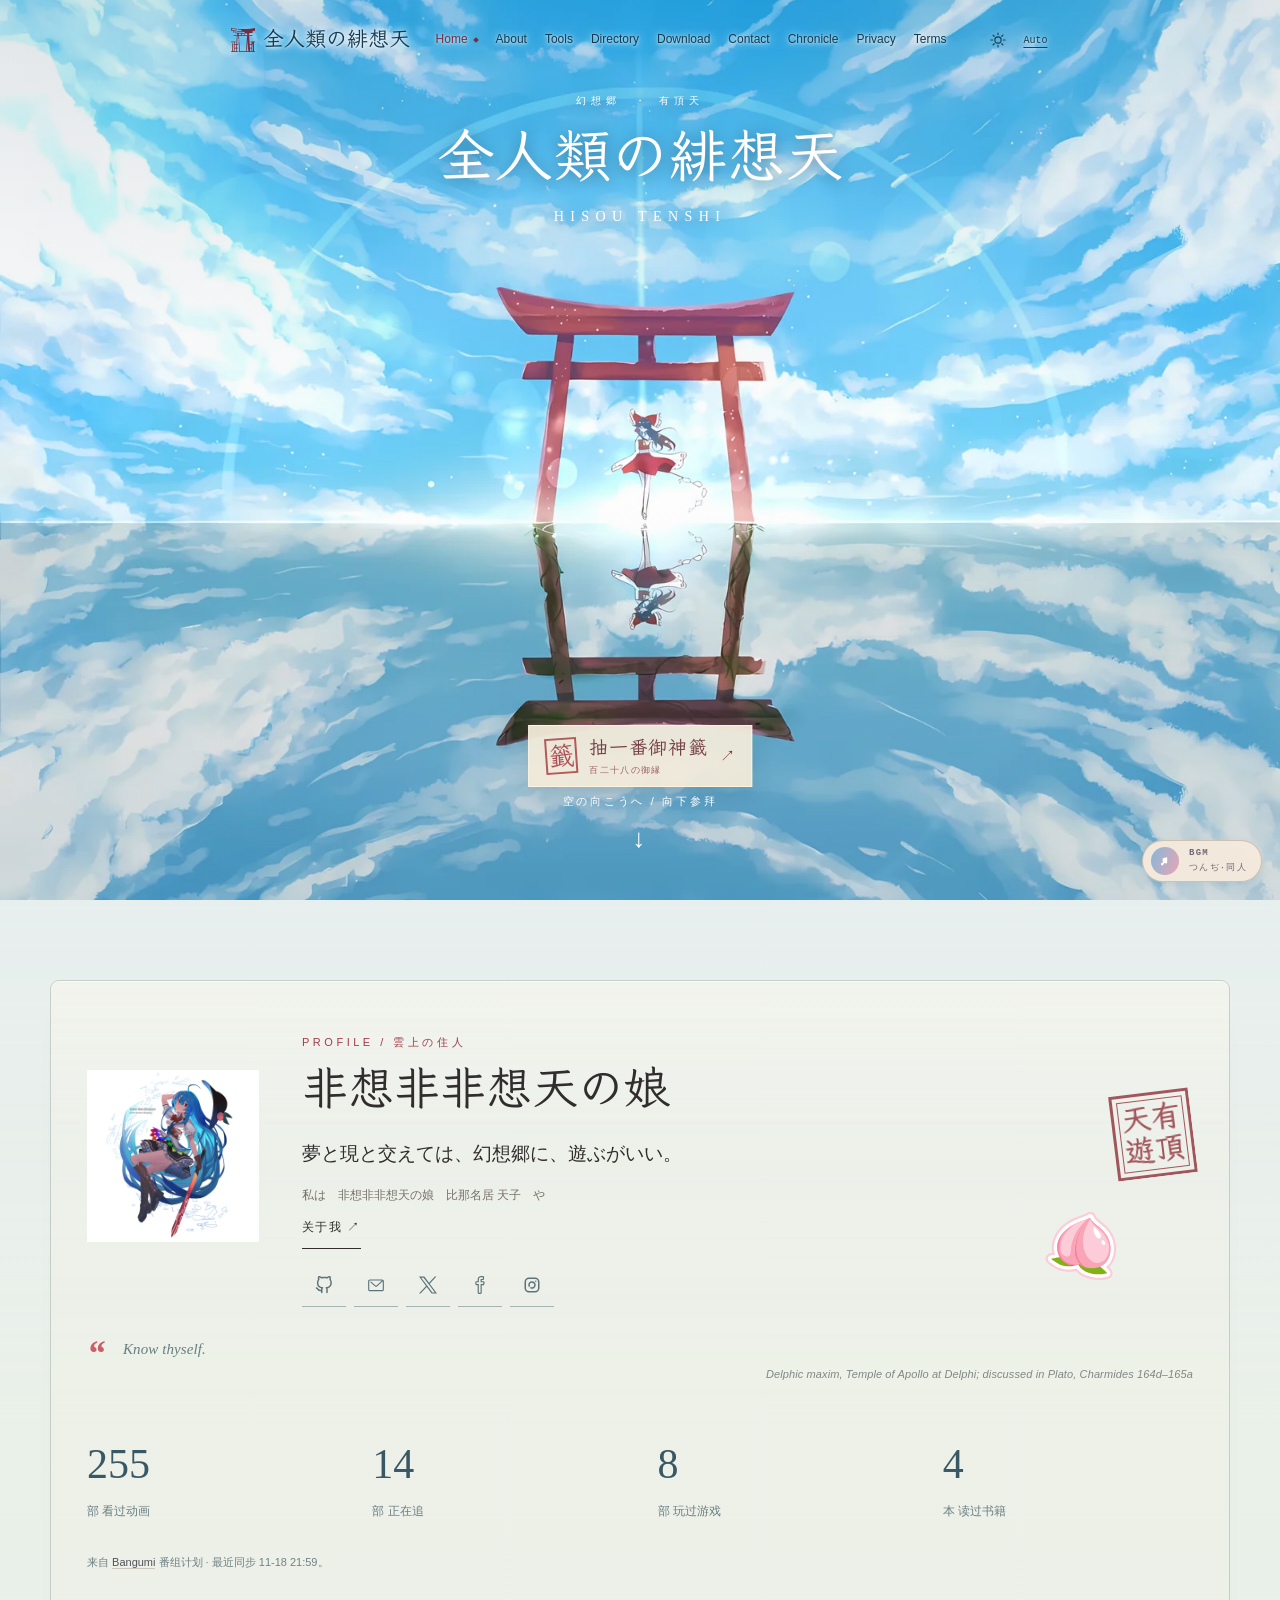
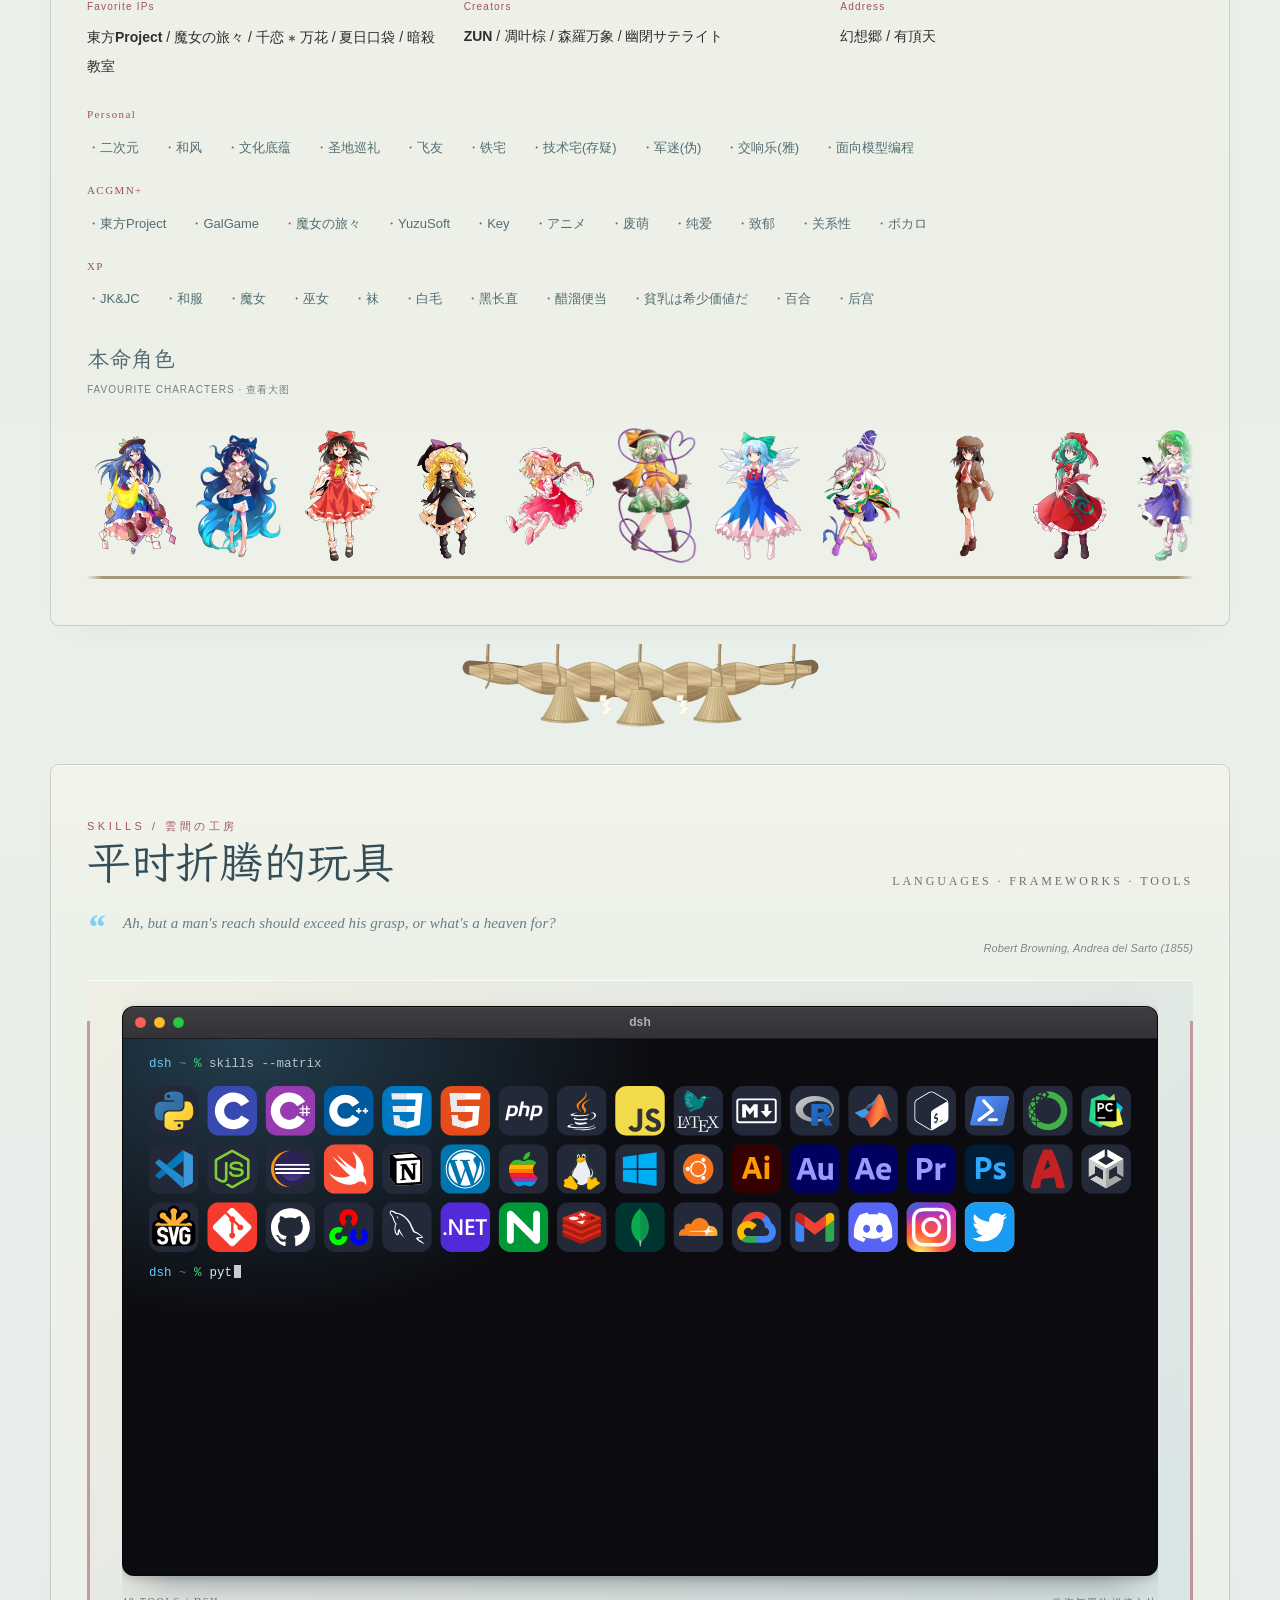
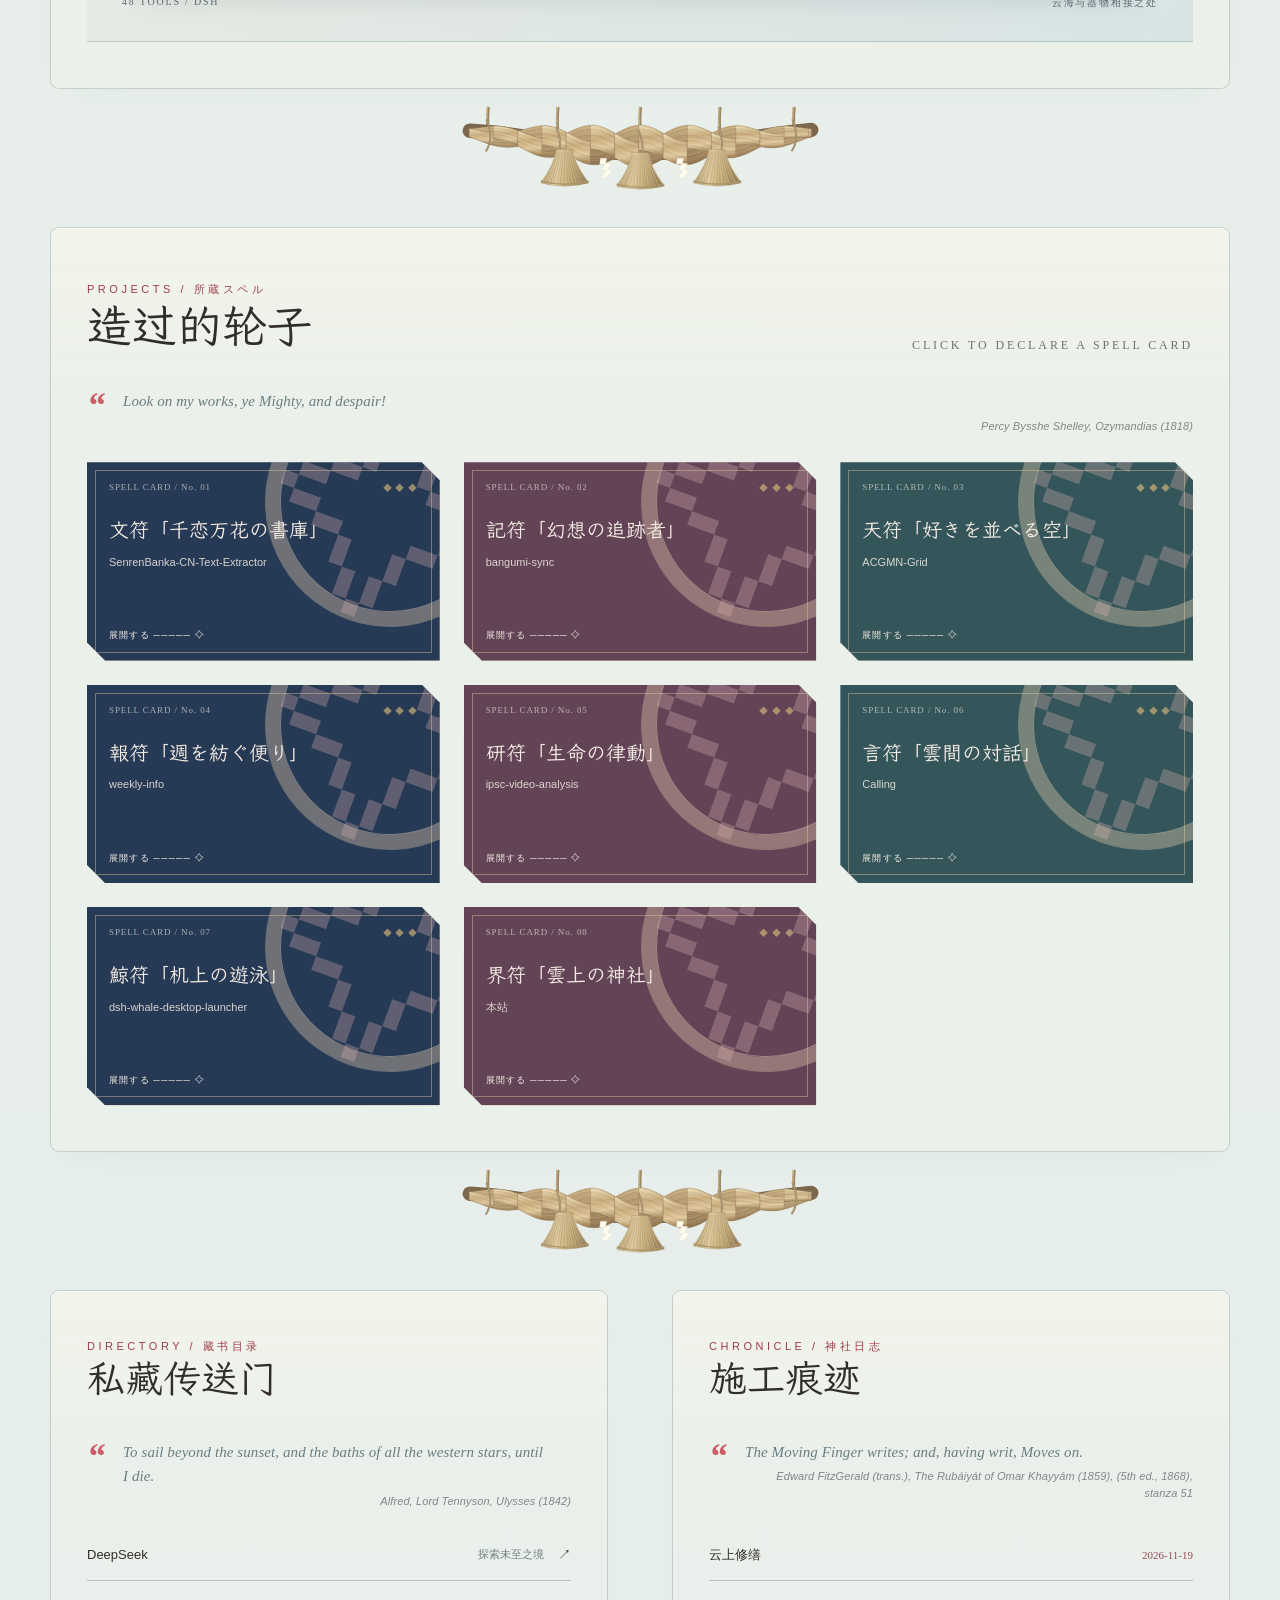
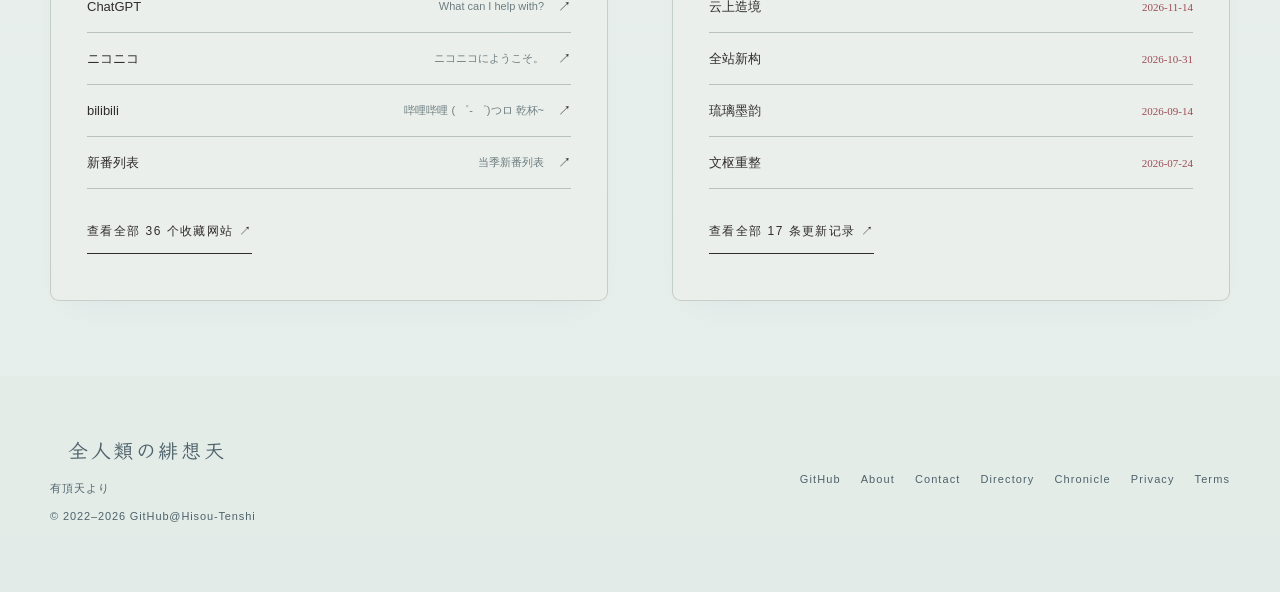
==== commit 23eb0870: "feat: 云上修缮，恢复神社场景并细化导航" ====
--- a/index.html
+++ b/index.html
@@ -43,17 +43,15 @@
     <link rel="canonical" href="https://tenshi.qzz.io/" />
     <link rel="stylesheet" href="/static/css/root.css?v=9a7b9db8" />
     <link rel="stylesheet" href="/static/css/style.css?v=e0f53c1f" />
-    <link rel="stylesheet" href="/static/css/celestial-accents.css" />
 
     <link rel="preload" as="image" href="/static/img/shrine/cloud-gate-mobile.webp?v=57147f12" media="(max-width: 620px)" fetchpriority="high">
     <link rel="preload" as="image" href="/static/img/shrine/cloud-gate-1600.webp?v=135012f9" media="(min-width: 621px) and (max-width: 1600px)" fetchpriority="high">
     <link rel="preload" as="image" href="/static/img/shrine/cloud-gate-2400.webp?v=7da1ef75" media="(min-width: 1601px)" fetchpriority="high">
 
 <link rel="preload" href="/static/fonts/shrine-hand.woff2?v=1ac1c84f" as="font" type="font/woff2" crossorigin>
-<link rel="stylesheet" href="/static/css/scenes.css?v=66d7e268">
+<link rel="stylesheet" href="/static/css/scenes.css?v=65b64bc3">
+<link rel="stylesheet" href="/static/css/shrine-details.css?v=a88441f4">
 <link rel="stylesheet" href="/static/css/finale.css?v=e0e37323">
-<link rel="stylesheet" href="/static/css/lily-cursor.css?v=fb82fec3">
-<script defer src="/static/js/lily-cursor.js?v=b76df7f7"></script>
 </head>
 <body class="shrine-site scene home-scene scene--home" data-page="home"><a class="skip-link" href="#main">跳到主要内容</a><div class="fixed-sky" aria-hidden="true"></div><header class="global-nav" id="nav"><a class="global-brand" href="/" aria-label="全人類の緋想天 — 首页">全人類の緋想天</a><nav id="navLinks" class="primary-links" aria-label="主导航"><a class="nav__link" href="/" data-nav-page="home" aria-current="page">Home</a><a class="nav__link" href="/about-us/" data-nav-page="about">About</a><a class="nav__link" href="/tools/" data-nav-page="tools">Tools</a><a class="nav__link" href="/sites/" data-nav-page="directory">Directory</a><a class="nav__link" href="/download/" data-nav-page="download">Download</a><a class="nav__link" href="/contact-us/" data-nav-page="contact">Contact</a><a class="nav__link" href="/changelog/" data-nav-page="chronicle">Chronicle</a><a class="nav__link" href="/privacy-policy/" data-nav-page="privacy">Privacy</a><a class="nav__link" href="/terms-and-conditions/" data-nav-page="terms">Terms</a></nav><div class="nav__tools">
           <button class="nav__icon" id="themeBtn" type="button" aria-label="切换明暗主题" title="切换明暗主题">
@@ -409,12 +407,12 @@
 <p class="epigraph__text">The Moving Finger writes; and, having writ, Moves on.</p>
 <p class="epigraph__cite">Edward FitzGerald (trans.), <i>The Rubáiyát of Omar Khayyám</i> (1859), (5th ed., 1868), stanza 51</p>
 </blockquote><!-- archive:logs-preview:start -->
+<div class="mini-row"><span>云上修缮</span><time datetime="2026-11-19">2026-11-19</time></div>
 <div class="mini-row"><span>云上造境</span><time datetime="2026-11-14">2026-11-14</time></div>
 <div class="mini-row"><span>全站新构</span><time datetime="2026-10-31">2026-10-31</time></div>
 <div class="mini-row"><span>琉璃墨韵</span><time datetime="2026-09-14">2026-09-14</time></div>
 <div class="mini-row"><span>文枢重整</span><time datetime="2026-07-24">2026-07-24</time></div>
-<div class="mini-row"><span>云景易帜</span><time datetime="2026-04-10">2026-04-10</time></div>
-<!-- archive:logs-preview:end --><a class="text-action" href="/changelog/">查看全部 16 条更新记录 ↗</a></section></div></div></main><footer class="scene-foot wrap"><div><a class="global-brand" href="/">全人類の緋想天</a><p>有頂天より</p><p>© 2022–<span data-site-year>2026</span> GitHub@Hisou-Tenshi</p></div><nav aria-label="页脚导航"><a href="https://github.com/Hisou-Tenshi">GitHub</a><a href="/about-us/">About</a><a href="/contact-us/">Contact</a><a href="/sites/">Directory</a><a href="/changelog/">Chronicle</a><a href="/privacy-policy/">Privacy</a><a href="/terms-and-conditions/">Terms</a></nav></footer><div class="edge-bullets" id="edgeBullets" aria-hidden="true"></div><div class="ritual-overlay" id="ritualOverlay" role="dialog" aria-modal="true" aria-label="神社器物" hidden><button class="ritual-close" type="button" aria-label="关闭预览">×</button><div class="ritual-circle" aria-hidden="true"></div><div class="ritual-dialog" id="ritualDialog"></div></div><div class="player" id="player" aria-label="背景音乐">
+<!-- archive:logs-preview:end --><a class="text-action" href="/changelog/">查看全部 17 条更新记录 ↗</a></section></div></div></main><footer class="scene-foot wrap"><div><a class="global-brand" href="/">全人類の緋想天</a><p>有頂天より</p><p>© 2022–<span data-site-year>2026</span> GitHub@Hisou-Tenshi</p></div><nav aria-label="页脚导航"><a href="https://github.com/Hisou-Tenshi">GitHub</a><a href="/about-us/">About</a><a href="/contact-us/">Contact</a><a href="/sites/">Directory</a><a href="/changelog/">Chronicle</a><a href="/privacy-policy/">Privacy</a><a href="/terms-and-conditions/">Terms</a></nav></footer><div class="ritual-overlay" id="ritualOverlay" role="dialog" aria-modal="true" aria-label="神社器物" hidden><button class="ritual-close" type="button" aria-label="关闭预览">×</button><div class="ritual-circle" aria-hidden="true"></div><div class="ritual-dialog" id="ritualDialog"></div></div><div class="player" id="player" aria-label="背景音乐">
       <div class="player__panel" id="playerPanel" role="region" aria-label="播放列表">
         <div class="player__head">
           <div class="player__now" id="pNow">
@@ -501,4 +499,4 @@
           </div>
         </div>
       </section>
-    </div><script defer src="/static/js/site-content.js?v=7ef09ab3"></script><script defer src="/static/js/project-view.js?v=ee65fbe4"></script><script defer src="/static/js/script.js?v=b4586134"></script><script defer src="/static/js/finale.js?v=10da84a0"></script><script defer src="/static/js/danmaku.js?v=15bf253f"></script><script defer src="/static/js/shrine.js?v=43722832"></script></body></html>
+    </div><script defer src="/static/js/site-content.js?v=7ef09ab3"></script><script defer src="/static/js/project-view.js?v=ee65fbe4"></script><script defer src="/static/js/script.js?v=ac612da2"></script><script defer src="/static/js/finale.js?v=10da84a0"></script><script defer src="/static/js/shrine.js?v=cb925c78"></script></body></html>
--- a/static/css/root.css
+++ b/static/css/root.css
@@ -3,64 +3,57 @@
 
 :root {
 	--font-serif: "Baskerville", "Iowan Old Style", "Palatino Linotype", "Times New Roman", serif;
-
-	/* ── Celestial Sky Colors ────────────────────────────────── */
-	--sky: #A8D5E2;              /* 清晨天空 */
-	--sky-soft: #D4E8F0;         /* 薄云 */
-	--sky-dawn: #FFD4BA;         /* 朝霞 */
-	--sky-dusk: #F0B4D2;         /* 暮色 */
-	--cloud: #F8FAFC;            /* 云白 */
-	--cloud-shadow: #B8C5D0;     /* 云影 */
-
-	/* ── Floating Platform ───────────────────────────────────── */
-	--paper: #F7F3FF;            /* 云境平台 - 淡紫白 */
-	--paper-warm: #F0E8FF;       /* 温暖云雾 */
-	--paper-bright: #FFFFFF;     /* 高光 */
+	--sky: #85b9d8;
+	--sky-soft: #c4e1eb;
+	--cloud: #f2f4ed;
+	--paper: #f4e9dc;
+	--paper-warm: #e8d7b9;
+	--paper-bright: #fff8ee;
 	--wood: #9a7057;
 	--wood-light: #b88f68;
 	--wood-dark: #674830;
 	--wood-paper: #e8cfaa;
 	--wood-ink: #493326;
-	--night: #2D3A5C;
-	--paper-texture: repeating-linear-gradient(0deg, transparent 0 4px, rgba(168,213,226,.015) 4px 5px);
+	--night: #253b53;
+	--paper-texture: repeating-linear-gradient(0deg, transparent 0 4px, rgba(120,97,69,.028) 4px 5px);
 
 	/* ── Surfaces ─────────────────────────────────────────────── */
-	--bg: linear-gradient(180deg, #E8F4F8 0%, #F0E8FF 45%, #FFE8F0 100%);  /* 天空渐变 */
-	--bg-band: rgba(248,250,252,.65);
-	--bg-deep: rgba(212,232,240,.55);
-	--card: rgba(255,255,255,.72);          /* 毛玻璃卡片 */
-	--card-hover: rgba(255,255,255,.88);
-	--card-tint: rgba(247,243,255,.82);
+	--bg: #e5eff0;
+	--bg-band: #e0ebea;
+	--bg-deep: #d4e4e8;
+	--card: #f4e9dc;
+	--card-hover: #efe1cd;
+	--card-tint: rgba(244,233,220,.85);
 
 	/* ── Ink ──────────────────────────────────────────────────── */
-	--ink: #2C3E50;
-	--ink-2: #4A5F73;
-	--ink-3: #6B7C8F;
-	--ink-4: #8A9BAD;
-	--ink-inv: #FFFFFF;
+	--ink: #34343b;
+	--ink-2: #50505a;
+	--ink-3: #676570;
+	--ink-4: #716976;
+	--ink-inv: #fff8ee;
 
 	/* ── Lines ────────────────────────────────────────────────── */
-	--line: rgba(168,213,226,.35);
-	--line-2: rgba(168,213,226,.22);
-	--line-3: rgba(168,213,226,.12);
+	--line: rgba(99,76,57,.25);
+	--line-2: rgba(99,76,57,.17);
+	--line-3: rgba(99,76,57,.1);
 
 	/* ── Accents ──────────────────────────────────────────────── */
-	--accent: #D84B6C;          /* 博丽朱红 - 略微梦幻化 */
-	--accent-deep: #B83A58;
-	--accent-ink: #FFFFFF;
-	--accent-soft: rgba(216,75,108,.12);
-	--pink: #F0A8C5;            /* 绯色云霞 - 更柔和 */
-	--pink-deep: #D87A9A;
-	--pink-soft: rgba(240,168,197,.15);
-	--arc: #9D7BE0;             /* 雷光紫 - 弹幕几何重点色 */
-	--arc-2: #A8D5E2;           /* 天空蓝 */
-	--arc-soft: rgba(157,123,224,.14);
-	--arc-glow: rgba(157,123,224,.32);
+	--accent: #c74350;          /* 博丽朱红 */
+	--accent-deep: #a72f40;     /* 同一色相，压深一档，用于浅底上的文字 */
+	--accent-ink: #fff8ee;
+	--accent-soft: rgba(199,67,80,.09);
+	--pink: #e9a4b4;            /* 绯色云霞 */
+	--pink-deep: #a44663;       /* 压深一档，用于文字与错误提示 */
+	--pink-soft: rgba(233,164,180,.18);
+	--arc: #a72f40;             /* Compatibility accent for shared controls */
+	--arc-2: #85b9d8;
+	--arc-soft: rgba(133,185,216,.18);
+	--arc-glow: rgba(133,185,216,.28);
 
 	/* ── Display gradients ────────────────────────────────────── */
-	--grad-title: linear-gradient(135deg, #2C3E50 0%, #4A5F73 60%, #6B7C8F 100%);
+	--grad-title: linear-gradient(#34343b,#34343b);
 	--grad-rule: linear-gradient(90deg, var(--line) 0%, transparent 100%);
-	--grad-arc: linear-gradient(125deg, #9D7BE0 0%, #F0A8C5 45%, #A8D5E2 100%);  /* 雷光→绯云→天空 */
+	--grad-arc: linear-gradient(110deg,#85b9d8,#e9a4b4);
 	--grad-plate: linear-gradient(160deg, #101014 0%, #1c1c22 55%, #0c0c10 100%);
 
 	/* ── Type ─────────────────────────────────────────────────── */
@@ -107,62 +100,60 @@
 	--sh-inset: inset 0 1px 0 rgba(255, 255, 255, 0.7);
 
 	/* ── Chrome ───────────────────────────────────────────────── */
-	--nav-bg: rgba(255,255,255,.68);
-	--nav-bg-solid: rgba(255,255,255,.92);
-	--selection: rgba(157,123,224,.22);
-	--scrollbar: rgba(45, 58, 92, 0.2);
-	--noise-opacity: 0.018;
+	--nav-bg: rgba(244,233,220,.92);
+	--nav-bg-solid: rgba(244,233,220,.98);
+	--selection: rgba(199,67,80,.19);
+	--scrollbar: rgba(20, 20, 26, 0.18);
+	--noise-opacity: 0.028;
 
 	color-scheme: light;
 }
 
 html[data-theme="Dark"] {
-	--sky-soft: #1E3A52;
-	--sky-dawn: #5A4A5E;
-	--sky-dusk: #4A3850;
-	--cloud: #2C3E56;
-	--paper: #242D3E;
-	--paper-warm: #2E3548;
-	--paper-bright: #E8E4F0;
+	--sky-soft: #243e53;
+	--cloud: #2a4356;
+	--paper: #263748;
+	--paper-warm: #304354;
+	--paper-bright: #e9e4d7;
 	--wood: #9e7a5e;
 	--wood-light: #83654e;
 	--wood-dark: #594632;
 	--wood-paper: #b49a76;
 	--wood-ink: #282426;
-	--night: #0F1824;
-
-	--bg: linear-gradient(180deg, #131B2E 0%, #1A1828 45%, #251A2E 100%);
-	--bg-band: rgba(44,62,86,.45);
-	--bg-deep: rgba(30,58,82,.35);
-	--card: rgba(44,62,86,.65);
-	--card-hover: rgba(58,76,100,.75);
-	--card-tint: rgba(36,45,62,.78);
-
-	--ink: #E8E4F0;
-	--ink-2: #C5C8D8;
-	--ink-3: #9BA4B8;
-	--ink-4: #7A8499;
-	--ink-inv: #131B2E;
-
-	--line: rgba(168,213,226,.22);
-	--line-2: rgba(168,213,226,.14);
-	--line-3: rgba(168,213,226,.08);
-
-	--accent: #F0879D;
-	--accent-deep: #FFA0B3;
-	--accent-ink: #131B2E;
-	--accent-soft: rgba(240,135,157,.14);
-	--pink: #F0A8C5;
-	--pink-deep: #F0A8C5;
-	--pink-soft: rgba(240,168,197,.12);
-	--arc: #B89EF5;
-	--arc-2: #A8D5E2;
-	--arc-soft: rgba(184,158,245,.14);
-	--arc-glow: rgba(184,158,245,.28);
-
-	--grad-title: linear-gradient(135deg, #E8E4F0 0%, #C5C8D8 60%, #9BA4B8 100%);
+	--night: #101e30;
+
+	--bg: #172638;
+	--bg-band: #1d3042;
+	--bg-deep: #22384b;
+	--card: #263748;
+	--card-hover: #304556;
+	--card-tint: rgba(38,55,72,.86);
+
+	--ink: #f0e8dc;
+	--ink-2: #d5d9dc;
+	--ink-3: #afbfcd;
+	--ink-4: #a3b4c2;
+	--ink-inv: #172638;
+
+	--line: rgba(220,207,180,.25);
+	--line-2: rgba(220,207,180,.17);
+	--line-3: rgba(220,207,180,.1);
+
+	--accent: #e59ca5;
+	--accent-deep: #f2b2b9;
+	--accent-ink: #172638;
+	--accent-soft: rgba(229,156,165,.12);
+	--pink: #e9a4b4;
+	--pink-deep: #e9a4b4;
+	--pink-soft: rgba(233,164,180,.13);
+	--arc: #f2b2b9;
+	--arc-2: #85b9d8;
+	--arc-soft: rgba(133,185,216,.13);
+	--arc-glow: rgba(133,185,216,.2);
+
+	--grad-title: linear-gradient(#f0e8dc,#f0e8dc);
 	--grad-rule: linear-gradient(90deg, var(--line) 0%, transparent 100%);
-	--grad-arc: linear-gradient(125deg, #B89EF5 0%, #F0A8C5 45%, #A8D5E2 100%);
+	--grad-arc: linear-gradient(110deg,#85b9d8,#e9a4b4);
 	--grad-plate: linear-gradient(160deg, #17171c 0%, #0d0d11 60%, #050507 100%);
 
 	--sh-1: 0 1px 2px rgba(0, 0, 0, 0.5), 0 10px 26px -16px rgba(0, 0, 0, 0.7);
@@ -170,11 +161,11 @@
 	--sh-3: 0 30px 90px -34px rgba(0, 0, 0, 0.85);
 	--sh-inset: inset 0 1px 0 rgba(255, 255, 255, 0.07);
 
-	--nav-bg: rgba(19,27,46,.72);
-	--nav-bg-solid: rgba(19,27,46,.94);
-	--selection: rgba(184,158,245,.28);
-	--scrollbar: rgba(255, 255, 255, 0.22);
-	--noise-opacity: 0.028;
+	--nav-bg: rgba(23,38,56,.9);
+	--nav-bg-solid: rgba(23,38,56,.98);
+	--selection: rgba(229,156,165,.25);
+	--scrollbar: rgba(255, 255, 255, 0.2);
+	--noise-opacity: 0.035;
 
 	color-scheme: dark;
 }
--- a/static/css/style.css
+++ b/static/css/style.css
@@ -1,5 +1,5 @@
-/* 全人類の緋想天 — Celestial Realm design with floating glassmorphism.
-   Danmaku geometry accents kept minimal. */
+/* 全人類の緋想天 — shared functional components and shrine architecture.
+   Terminal, finale hooks, player, vault, and legacy content styles are preserved. */
 
 /* ── 01 · Reset & base ───────────────────────────────────────────── */
 *,
@@ -14,7 +14,7 @@
 }
 
 html {
-	background: #E8F4F8;
+	background: var(--bg);
 	-webkit-text-size-adjust: 100%;
 	text-size-adjust: 100%;
 	scroll-behavior: smooth;
@@ -35,7 +35,7 @@
 	overflow-x: hidden;
 }
 
-/* 天界浮岛 — 天空渐变 + 云层漂浮 */
+/* Ambient light — a very quiet 幻想郷 atmosphere instead of a 1.4 MB photo */
 body::before {
 	content: "";
 	position: fixed;
@@ -43,13 +43,13 @@
 	z-index: -2;
 	pointer-events: none;
 	background:
-		radial-gradient(ellipse 70% 45% at 15% -8%, rgba(168,213,226,.45) 0%, transparent 55%),
-		radial-gradient(circle 58% at 88% 6%, rgba(240,180,210,.32) 0%, transparent 58%),
-		radial-gradient(ellipse 65% 50% at 50% 102%, rgba(157,123,224,.28) 0%, transparent 65%),
-		linear-gradient(180deg, #E8F4F8 0%, #F0E8FF 48%, #FFE8F0 100%);
-}
-
-/* Film grain — lighter for dreamlike feel */
+		radial-gradient(58% 44% at 12% -6%, var(--sky-soft) 0%, transparent 62%),
+		radial-gradient(52% 40% at 96% 4%, var(--accent-soft) 0%, transparent 60%),
+		radial-gradient(70% 60% at 50% 108%, var(--arc-soft) 0%, transparent 68%);
+	opacity: 0.85;
+}
+
+/* Film grain — 200 bytes of SVG turbulence, kills the "flat CSS" look */
 body::after {
 	content: "";
 	position: fixed;
@@ -231,8 +231,8 @@
 }
 
 /* ── 05 · Thunder display type (雷霆大字) ─────────────────────────── */
-/* ── 03 · Typography & Content ───────────────────────────────────── */
-.eyebrow {
+/* Micro technical label */
+.kicker {
 	display: inline-flex;
 	align-items: center;
 	gap: 9px;
@@ -245,52 +245,31 @@
 	white-space: nowrap;
 }
 
-.eyebrow::before {
+.kicker__num {
+	display: inline-flex;
+	align-items: center;
+	justify-content: center;
+	min-width: 22px;
+	height: 17px;
+	padding: 0 5px;
+	border: 1px solid var(--line);
+	border-radius: 3px;
+	font-size: 9.5px;
+	letter-spacing: 0.08em;
+	color: var(--ink-2);
+	background: var(--card-tint);
+	-webkit-backdrop-filter: blur(6px);
+	backdrop-filter: blur(6px);
+}
+
+.kicker::before {
 	content: "";
 	width: 5px;
 	height: 5px;
 	border-radius: 50%;
-	background: var(--arc);
-	box-shadow: 0 0 8px var(--arc-glow);
+	background: var(--accent);
+	box-shadow: 0 0 0 3px var(--accent-soft);
 	flex-shrink: 0;
-	animation: danmakuPulse 3s ease-in-out infinite;
-}
-
-@keyframes danmakuPulse {
-	0%, 100% {
-		opacity: 0.8;
-		transform: scale(1);
-	}
-	50% {
-		opacity: 1;
-		transform: scale(1.2);
-	}
-}
-
-/* Cards with glassmorphism */
-.card,
-.tile,
-.project-card {
-	background: var(--card);
-	-webkit-backdrop-filter: blur(20px);
-	backdrop-filter: blur(20px);
-	border: 1px solid rgba(255,255,255,.35);
-	box-shadow:
-		0 8px 32px rgba(168,213,226,.08),
-		0 2px 8px rgba(157,123,224,.05),
-		inset 0 1px 1px rgba(255,255,255,.6);
-	transition: all 0.3s var(--ease);
-}
-
-.card:hover,
-.tile:hover {
-	background: var(--card-hover);
-	border-color: rgba(255,255,255,.5);
-	transform: translateY(-4px);
-	box-shadow:
-		0 12px 48px rgba(168,213,226,.12),
-		0 4px 12px rgba(157,123,224,.08),
-		inset 0 1px 1px rgba(255,255,255,.7);
 }
 
 /* The big one: oversized ink characters that rise out of a mask */
@@ -887,102 +866,15 @@
 	filter: saturate(1.04);
 }
 
-/* ── Home hero adjustments for floating feel ───────────────────── */
-.home-scene .hero-title {
-	text-shadow: 0 2px 20px rgba(157,123,224,.35), 0 8px 40px rgba(168,213,226,.25);
-}
-
-.home-scene .hero-oracle {
-	background: rgba(255,255,255,.75);
-	-webkit-backdrop-filter: blur(16px);
-	backdrop-filter: blur(16px);
-	border: 1px solid rgba(255,255,255,.45);
-	box-shadow:
-		0 8px 32px rgba(157,123,224,.18),
-		0 2px 12px rgba(168,213,226,.12),
-		inset 0 1px 1px rgba(255,255,255,.8);
-	transition: all 0.35s var(--ease);
-}
-
-.home-scene .hero-oracle:hover {
-	transform: translateY(-3px);
-	box-shadow:
-		0 12px 48px rgba(157,123,224,.25),
-		0 4px 16px rgba(168,213,226,.18),
-		inset 0 1px 1px rgba(255,255,255,.9);
-}
-
-/* Profile section with floating cards */
-.home-profile {
-	position: relative;
-}
-
-.profile-open {
-	background: rgba(255,255,255,.68);
-	-webkit-backdrop-filter: blur(24px);
-	backdrop-filter: blur(24px);
-	border: 1px solid rgba(255,255,255,.4);
-	border-radius: 16px;
-	padding: 40px;
-	box-shadow:
-		0 12px 48px rgba(168,213,226,.12),
-		0 4px 16px rgba(157,123,224,.08),
-		inset 0 1px 1px rgba(255,255,255,.7);
-}
-
-/* Stats with glass effect */
-.open-stats,
-.stats {
-	background: rgba(248,250,252,.55);
-	-webkit-backdrop-filter: blur(12px);
-	backdrop-filter: blur(12px);
-	border: 1px solid rgba(255,255,255,.3);
-	border-radius: 12px;
-	padding: 28px;
-	box-shadow:
-		0 4px 24px rgba(168,213,226,.08),
-		inset 0 1px 1px rgba(255,255,255,.6);
-}
-
-/* Character strip with danmaku accent */
-.strip {
-	position: relative;
-	padding: 20px 0;
-	border-top: 1px solid rgba(168,213,226,.25);
-	border-bottom: 2px solid rgba(157,123,224,.35);
-}
-
-.strip::before {
-	content: "";
-	position: absolute;
-	left: 0;
-	bottom: -2px;
-	width: 60px;
-	height: 2px;
-	background: linear-gradient(90deg, var(--arc) 0%, transparent 100%);
-	box-shadow: 0 0 8px var(--arc-glow);
-}
-
-.strip__item {
-	background: rgba(255,255,255,.65);
-	-webkit-backdrop-filter: blur(10px);
-	backdrop-filter: blur(10px);
-	border: 1px solid rgba(255,255,255,.4);
-	border-radius: 8px;
-	overflow: hidden;
-	box-shadow:
-		0 4px 16px rgba(168,213,226,.1),
-		inset 0 1px 1px rgba(255,255,255,.7);
-	transition: all 0.3s var(--ease);
-}
-
-.strip__item:hover {
-	transform: translateY(-5px) scale(1.02);
-	box-shadow:
-		0 8px 32px rgba(157,123,224,.15),
-		0 4px 16px rgba(168,213,226,.12),
-		inset 0 1px 1px rgba(255,255,255,.8);
-}
+@media (prefers-reduced-motion: reduce) {
+	.specimen__caret {
+		animation: none;
+		opacity: 1;
+	}
+
+	.specimen.is-pulse {
+		animation: none;
+	}
 
 	.specimen-shell > .specimen,
 	.specimen__shim,
@@ -1100,68 +992,22 @@
 	color: var(--ink-4);
 }
 
-/* ── Navigation with glassmorphism ─────────────────────────────── */
-.global-nav {
-	background: var(--nav-bg);
-	-webkit-backdrop-filter: saturate(180%) blur(20px);
-	backdrop-filter: saturate(180%) blur(20px);
-	border-bottom: 1px solid rgba(255,255,255,.25);
-	box-shadow: 0 2px 16px rgba(168,213,226,.08);
-}
-
-.nav__link {
-	position: relative;
-	transition: color 0.25s var(--ease);
-}
-
-.nav__link::after {
-	content: "";
-	position: absolute;
-	bottom: -2px;
-	left: 0;
-	right: 0;
-	height: 2px;
-	background: var(--arc);
-	transform: scaleX(0);
-	transition: transform 0.3s var(--ease);
-	box-shadow: 0 0 8px var(--arc-glow);
-}
-
-.nav__link:hover::after,
-.nav__link[aria-current]::after {
-	transform: scaleX(1);
-}
-
-/* Player with floating glass */
-.player__pill {
-	background: rgba(255,255,255,.75);
-	-webkit-backdrop-filter: blur(16px);
-	backdrop-filter: blur(16px);
-	border: 1px solid rgba(255,255,255,.4);
-	box-shadow:
-		0 8px 24px rgba(168,213,226,.15),
-		0 2px 8px rgba(157,123,224,.08),
-		inset 0 1px 1px rgba(255,255,255,.7);
-	transition: all 0.3s var(--ease);
-}
-
-.player__pill:hover {
-	transform: translateY(-2px);
-	box-shadow:
-		0 12px 36px rgba(168,213,226,.2),
-		0 4px 12px rgba(157,123,224,.12),
-		inset 0 1px 1px rgba(255,255,255,.8);
-}
-
 .player__panel {
-	background: rgba(255,255,255,.85);
-	-webkit-backdrop-filter: saturate(180%) blur(24px);
-	backdrop-filter: saturate(180%) blur(24px);
-	border: 1px solid rgba(255,255,255,.45);
-	box-shadow:
-		0 16px 64px rgba(168,213,226,.18),
-		0 4px 16px rgba(157,123,224,.12),
-		inset 0 1px 1px rgba(255,255,255,.8);
+	width: min(340px, calc(100vw - 36px));
+	max-height: 0;
+	overflow: hidden;
+	border-radius: var(--r-lg);
+	border: 1px solid var(--line-2);
+	background: var(--nav-bg-solid);
+	-webkit-backdrop-filter: saturate(180%) blur(22px);
+	backdrop-filter: saturate(180%) blur(22px);
+	box-shadow: var(--sh-3);
+	opacity: 0;
+	transform: translateY(8px);
+	transition:
+		max-height var(--t-med) var(--ease),
+		opacity var(--t-fast) var(--ease),
+		transform var(--t-med) var(--ease);
 }
 
 .player.is-open .player__panel {
@@ -1215,120 +1061,14 @@
 	align-items: center;
 }
 
-/* Floating buttons and interactive elements */
-.btn,
-.ink-button,
-.ghost-button {
-	background: rgba(255,255,255,.8);
-	-webkit-backdrop-filter: blur(12px);
-	backdrop-filter: blur(12px);
-	border: 1px solid rgba(255,255,255,.45);
-	box-shadow:
-		0 4px 16px rgba(168,213,226,.12),
-		inset 0 1px 1px rgba(255,255,255,.7);
-	transition: all 0.3s var(--ease);
-}
-
-.btn:hover,
-.ink-button:hover,
-.ghost-button:hover {
-	transform: translateY(-2px);
-	background: rgba(255,255,255,.9);
-	box-shadow:
-		0 8px 24px rgba(168,213,226,.18),
-		0 2px 8px rgba(157,123,224,.1),
-		inset 0 1px 1px rgba(255,255,255,.85);
-}
-
-/* ── Project cards with spell card aesthetic ───────────────────── */
-.project-card,
-.spell,
-.tile {
-	position: relative;
-	background: rgba(255,255,255,.7);
-	-webkit-backdrop-filter: blur(20px);
-	backdrop-filter: blur(20px);
-	border: 1px solid rgba(255,255,255,.4);
-	border-radius: 12px;
-	padding: 28px;
-	box-shadow:
-		0 8px 32px rgba(168,213,226,.1),
-		0 2px 12px rgba(157,123,224,.08),
-		inset 0 1px 1px rgba(255,255,255,.65);
-	transition: all 0.35s var(--ease);
-	overflow: hidden;
-}
-
-.project-card::before,
-.spell::before {
+.player__bar::before {
 	content: "";
 	position: absolute;
-	top: -50%;
-	right: -50%;
-	width: 200%;
-	height: 200%;
-	background: radial-gradient(circle at center, rgba(157,123,224,.08) 0%, transparent 60%);
-	opacity: 0;
-	transition: opacity 0.4s var(--ease);
-	pointer-events: none;
-}
-
-.project-card:hover::before,
-.spell:hover::before {
-	opacity: 1;
-}
-
-.project-card:hover,
-.spell:hover,
-.tile:hover {
-	transform: translateY(-6px);
-	border-color: rgba(255,255,255,.55);
-	box-shadow:
-		0 16px 48px rgba(168,213,226,.15),
-		0 4px 16px rgba(157,123,224,.12),
-		inset 0 1px 1px rgba(255,255,255,.75);
-}
-
-/* Add danmaku accent to project cards */
-.project-card::after {
-	content: "";
-	position: absolute;
-	top: 16px;
-	right: 16px;
-	width: 8px;
-	height: 8px;
-	background: var(--arc);
-	clip-path: polygon(50% 0%, 100% 38%, 82% 100%, 18% 100%, 0% 38%);
-	box-shadow: 0 0 12px var(--arc-glow);
-	opacity: 0.6;
-	animation: danmakuFloat 4s ease-in-out infinite;
-}
-
-/* Section dividers with spell card style */
-.rule,
-.section-divider {
-	position: relative;
-	height: 2px;
-	background: linear-gradient(90deg,
-		transparent 0%,
-		rgba(168,213,226,.25) 10%,
-		rgba(157,123,224,.35) 50%,
-		rgba(168,213,226,.25) 90%,
-		transparent 100%);
-}
-
-.rule::after {
-	content: "";
-	position: absolute;
-	left: 50%;
-	top: 50%;
-	transform: translate(-50%, -50%);
-	width: 12px;
-	height: 12px;
-	background: var(--arc);
-	clip-path: polygon(50% 0%, 100% 38%, 82% 100%, 18% 100%, 0% 38%);
-	box-shadow: 0 0 16px var(--arc-glow);
-}
+	inset: 50% 0 auto 0;
+	height: 3px;
+	translate: 0 -50%;
+	border-radius: 3px;
+	background: var(--line-2);
 }
 
 .player__fill {
--- a/static/css/scenes.css
+++ b/static/css/scenes.css
@@ -1,7 +1,7 @@
 @font-face{font-family:ShrineHand;src:url('/static/fonts/shrine-hand.woff2?v=1ac1c84f') format('woff2');font-display:swap;font-style:normal;font-weight:400}*{box-sizing:border-box}body{margin:0;min-width:1440px;background:#eee6d5;color:#302d2c;font:15px/1.8 -apple-system,BlinkMacSystemFont,'PingFang SC',sans-serif}button,input,textarea{font:inherit}button,a{cursor:pointer}button{color:inherit}a{color:inherit;text-decoration:none}button{border:0}h1,h2,h3,p{margin:0}h1,h2,h3{font-weight:500}img{max-width:100%;display:block}button:focus-visible,a:focus-visible,input:focus-visible,textarea:focus-visible{outline:2px solid #9d3549;outline-offset:5px}.brush{font-family:ShrineHand,'Songti SC',serif;font-weight:400}.serif{font-family:'Songti SC',Georgia,serif}.eyebrow{font-size:11px;letter-spacing:.32em;text-transform:uppercase}.small{font-size:12px}.muted{color:#77716a}.red{color:#a13c49}.vertical{writing-mode:vertical-rl;letter-spacing:.22em}.wrap{width:1180px;margin:auto}.scene{position:relative;min-height:1070px;padding-bottom:100px;isolation:isolate}.scene[hidden]{display:none}.global-nav{height:var(--nav-h);display:flex;align-items:center;justify-content:space-between;position:absolute;top:0;left:0;right:0;padding:0 72px;z-index:15;color:var(--nav-ink,#f6f0e2);background:linear-gradient(#10283c55,transparent)}.global-brand{font-family:ShrineHand,'Songti SC',serif;font-size:22px;letter-spacing:.13em}.global-nav nav{display:flex;gap:31px;align-items:center;font-size:12px;letter-spacing:.06em}.global-nav a.active{color:var(--active,#ffced1)}.global-nav a.active:after{content:'◆';font-size:7px;margin-left:6px}.nav-weather{font-family:Georgia,serif;letter-spacing:.14em;border-left:1px solid currentColor;padding-left:23px;font-size:11px;opacity:.8}.location-title{position:relative;padding:154px 0 35px}.location-title h1{font-family:ShrineHand,'Songti SC',serif;font-size:74px;line-height:1.2;letter-spacing:.06em}.location-title .eyebrow{margin-bottom:17px}.location-title .subtitle{font-size:14px;letter-spacing:.11em;margin-top:18px;max-width:600px}.scene-foot{padding:50px 0 65px;display:flex;justify-content:space-between;align-items:center;font-size:11px;letter-spacing:.1em}.scene-foot a{margin-left:18px}.review-bar{position:fixed;z-index:300;bottom:0;inset-inline:0;height:44px;background:#172538f2;backdrop-filter:blur(16px);color:#e5e8ed;display:flex;align-items:center;gap:6px;padding:0 24px;font-size:11px;letter-spacing:.04em}.review-bar strong{font-size:10px;font-weight:500;letter-spacing:.12em;color:#f4b5b7;border-right:1px solid #ffffff30;padding-right:18px;margin-right:12px}.review-bar a{padding:7px 11px;color:#c9d2dc}.review-bar a.chosen{background:#ffffff15;color:#fff}.review-bar .draft-note{margin-left:auto;font-size:10px;color:#9babbb}.text-action{display:inline-flex;gap:18px;align-items:center;padding:10px 0;border-bottom:1px solid currentColor;letter-spacing:.12em;font-size:12px}.text-action:hover{color:#aa384a}.ink-button{background:#a83e4c;color:#fff8e9;min-height:44px;padding:10px 24px;letter-spacing:.09em;box-shadow:2px 3px 0 #68352c30}.ghost-button{border:1px solid currentColor;padding:9px 22px;background:transparent;min-height:44px}.split-title{display:flex;justify-content:space-between;align-items:end;margin-bottom:36px}.split-title h2{font-family:ShrineHand,'Songti SC',serif;font-size:45px;letter-spacing:.04em}.split-title .english{font:12px Georgia,serif;letter-spacing:.24em;color:#6e7074}.body-copy{font-size:15px;line-height:2.1;max-width:640px}.body-copy p+p{margin-top:18px}.margin-stamp{color:#a4434d;font-family:ShrineHand,'Songti SC',serif;display:inline-grid;grid-template-columns:repeat(2,1em);font-size:30px;line-height:1.08;border:3px solid currentColor;padding:7px;transform:rotate(-7deg);position:relative;opacity:.88;mix-blend-mode:multiply;text-shadow:.3px .2px currentColor}.margin-stamp:after{content:'';position:absolute;inset:4px;border:1px solid currentColor;pointer-events:none}.tall-stamp{grid-template-columns:1em;font-size:22px;padding:8px 7px}.object-label{display:block;font:11px/1.7 Georgia,serif;letter-spacing:.18em;color:#867566}.rope-divider{height:150px;background:url('../img/shrine/shimenawa.svg?v=a70dc8f6') center/100% 100% no-repeat;margin:0;position:relative;z-index:3}.grain-paper{background:#f3e8cd url('../img/shrine/washi.jpg?v=00e6cd2c') center/500px;box-shadow:0 15px 25px -20px #1b292a77}
 
 /* HOME: the sky is a stationary plane; every other layer scrolls over it. */
-.fixed-sky{position:fixed;inset:0;z-index:-5;background:url('../img/shrine/cloud-gate-2400.webp?v=7da1ef75') 50% 28%/cover no-repeat;display:none}.fixed-sky:after{content:'';position:absolute;inset:0;background:linear-gradient(rgba(168,213,226,.15),transparent 50%,rgba(157,123,224,.08))}body[data-page=home] .fixed-sky{display:block}.home-scene{background:transparent}.hero-v2{height:1020px;position:relative;color:#fff}.hero-title{position:absolute;top:166px;width:100%;text-align:center;text-shadow:0 2px 20px rgba(157,123,224,.4),0 8px 40px rgba(168,213,226,.3)}.hero-title h1{font-size:80px;font-family:'Songti SC',serif;letter-spacing:.055em;font-weight:500;line-height:1.35}.hero-title p{font:15px Georgia,serif;letter-spacing:.45em;margin-top:14px}.hero-title .eyebrow{font-size:10px;margin-bottom:18px;letter-spacing:.5em}.hero-bottom{position:absolute;bottom:60px;width:100%;text-align:center;font-size:11px;letter-spacing:.25em}.hero-bottom:after{content:'↓';display:block;font-size:26px;line-height:2}.home-upper{background:transparent;padding-top:110px;margin-top:-90px}.home-profile{padding:30px 0 30px;position:relative}.profile-open{display:grid;grid-template-columns:180px 1fr 320px;gap:42px;align-items:center;background:rgba(255,255,255,.68);backdrop-filter:blur(24px);-webkit-backdrop-filter:blur(24px);border:1px solid rgba(255,255,255,.4);border-radius:16px;padding:40px;box-shadow:0 12px 48px rgba(168,213,226,.12),0 4px 16px rgba(157,123,224,.08),inset 0 1px 1px rgba(255,255,255,.7)}.profile-portrait{width:172px;height:205px;object-fit:cover;object-position:50% 15%;mask-image:linear-gradient(#000 75%,transparent)}.profile-open h2{font-family:ShrineHand,'Songti SC',serif;font-size:52px;letter-spacing:.04em}.profile-open .quote{font-family:'Songti SC',serif;font-size:21px;line-height:1.9;margin:13px 0}.profile-open .margin-stamp{justify-self:end}.open-stats{display:flex;gap:45px;margin-top:35px;padding:28px;background:rgba(248,250,252,.55);backdrop-filter:blur(12px);-webkit-backdrop-filter:blur(12px);border:1px solid rgba(255,255,255,.3);border-radius:12px;box-shadow:0 4px 24px rgba(168,213,226,.08),inset 0 1px 1px rgba(255,255,255,.6)}.open-stats strong{font:39px Georgia,serif;font-weight:400}.open-stats span{font-size:11px;display:block;color:#5d6a6e}.ink-tags{margin-top:25px;display:flex;gap:11px 24px;flex-wrap:wrap;max-width:1080px;font-size:13px;color:#4f6265}.ink-tags span:before{content:'・';color:#a83e4c}.ink-tags .tag-title{font:11px Georgia,serif;letter-spacing:.2em;color:#9a4451;padding-top:2px}.home-character-band{display:flex;gap:12px;margin-top:36px;overflow:hidden;mask-image:linear-gradient(90deg,transparent,#000 2%,#000 98%,transparent)}.home-character-band img{width:82px;height:117px;object-fit:cover;object-position:50% 12%;filter:saturate(.8);border-bottom:3px solid #a38e68}.home-skills{padding:15px 0 15px;position:relative}.home-skills .split-title{margin-bottom:22px}.terminal-housing{position:relative;padding:25px 35px 32px;background:linear-gradient(135deg,#f4eddf80,#cadce199);border-top:1px solid #f8fcf7;box-shadow:inset 0 -1px #8faaa788}.terminal-housing:before,.terminal-housing:after{content:'';position:absolute;top:40px;bottom:42px;width:3px;background:#a44b5580}.terminal-housing:before{left:0}.terminal-housing:after{right:0}.terminal-housing iframe{width:100%;height:440px;border:0;display:block}.terminal-legend{display:flex;justify-content:space-between;font:10px Georgia,serif;letter-spacing:.18em;color:#5f6f77;margin-top:20px}.home-projects{padding:12px 0 20px}.spell-grid{display:grid;grid-template-columns:repeat(3,1fr);gap:28px;align-items:start}.spell{position:relative;min-height:280px;isolation:isolate;overflow:hidden;color:#f4ece3;text-align:left;padding:28px 25px 23px;background:rgba(44,62,86,.85);backdrop-filter:blur(16px);-webkit-backdrop-filter:blur(16px);border:1px solid rgba(168,213,226,.2);border-radius:12px;box-shadow:0 8px 32px rgba(157,123,224,.15),0 2px 12px rgba(168,213,226,.1),inset 0 1px 1px rgba(255,255,255,.08);transition:transform .35s}.spell:before{content:'';position:absolute;inset:8px;border:1px solid rgba(168,213,226,.25);border-radius:8px;pointer-events:none;z-index:3}.spell .card-circle{position:absolute;right:-68px;top:-65px;width:275px;height:275px;border:1px solid rgba(157,123,224,.15);border-radius:50%;box-shadow:0 0 0 14px rgba(157,123,224,.05),0 0 0 15px rgba(168,213,226,.08);transform:rotate(20deg);z-index:-1;animation:spellCircleRotate 30s linear infinite}.spell .card-circle:after{content:'✧';position:absolute;inset:0;font:230px/1.2 Georgia,serif;color:rgba(157,123,224,.12);text-align:center}@keyframes spellCircleRotate{from{transform:rotate(20deg)}to{transform:rotate(380deg)}}.spell:nth-child(3n+2){background:rgba(98,68,86,.85)}.spell:nth-child(3n+3){background:rgba(52,86,90,.85)}.spell .spell-order{font:10px Georgia,serif;letter-spacing:.23em;opacity:.65}.spell .spell-name{font:32px/1.4 ShrineHand,'Songti SC',serif;max-width:85%;display:block;margin-top:39px}.spell .spell-project{font:12px/1.7 -apple-system,'PingFang SC',sans-serif;display:block;max-width:90%;margin-top:15px;overflow-wrap:anywhere;opacity:.85}.spell .spell-open{display:block;margin-top:27px;font-size:10px;letter-spacing:.2em;position:relative}.spell:hover{transform:translateY(-6px);box-shadow:0 16px 48px rgba(157,123,224,.22),0 4px 16px rgba(168,213,226,.15),inset 0 1px 1px rgba(255,255,255,.12)}.spell:hover .card-circle{animation-play-state:paused}.home-project-list{margin-top:33px;display:grid;grid-template-columns:repeat(2,1fr);gap:0 60px}.project-line{display:flex;justify-content:space-between;gap:25px;padding:20px 0;border-bottom:1px solid #b5c2ba;color:#43535c;font-size:13px}.project-line i{font-style:normal;font-size:12px;color:#9d4551}.home-bottom{display:grid;grid-template-columns:1fr 1fr;gap:100px;padding:40px 0 75px}.home-bottom h2{font:40px ShrineHand,serif;margin-bottom:20px}.home-bottom .mini-row{padding:14px 0;border-bottom:1px solid #b8c3bd;display:flex;justify-content:space-between;font-size:13px}.home-bottom time{font:11px Georgia,serif;color:#9b4a54}.home-footer{background:#e3ece9f5}.home-peach{position:absolute;right:100px;top:64px;width:90px;background:none;padding:0;transform:rotate(14deg)}.home-peach:hover{filter:drop-shadow(0 0 18px #f4afb6);transform:rotate(-5deg)}
+.fixed-sky{position:fixed;inset:0;z-index:-5;background:url('../img/shrine/cloud-gate-2400.webp?v=7da1ef75') 50% 28%/cover no-repeat;display:none}.fixed-sky:after{content:'';position:absolute;inset:0;background:linear-gradient(#14354b38,transparent 48%,#16354a15)}body[data-page=home] .fixed-sky{display:block}.home-scene{background:transparent}.hero-v2{height:1020px;position:relative;color:#fff}.hero-title{position:absolute;top:166px;width:100%;text-align:center;text-shadow:0 2px 15px #23405288}.hero-title h1{font-size:80px;font-family:'Songti SC',serif;letter-spacing:.055em;font-weight:500;line-height:1.35}.hero-title p{font:15px Georgia,serif;letter-spacing:.45em;margin-top:14px}.hero-title .eyebrow{font-size:10px;margin-bottom:18px;letter-spacing:.5em}.hero-bottom{position:absolute;bottom:60px;width:100%;text-align:center;font-size:11px;letter-spacing:.25em}.hero-bottom:after{content:'↓';display:block;font-size:26px;line-height:2}.home-upper{background:linear-gradient(transparent,#e7eff0ed 220px,#eaf0e9f2 70%,#e6eeecf2);padding-top:110px;margin-top:-90px}.home-profile{padding:30px 0 30px;position:relative}.profile-open{display:grid;grid-template-columns:180px 1fr 320px;gap:42px;align-items:center}.profile-portrait{width:172px;height:205px;object-fit:cover;object-position:50% 15%;mask-image:linear-gradient(#000 75%,transparent)}.profile-open h2{font-family:ShrineHand,'Songti SC',serif;font-size:52px;letter-spacing:.04em}.profile-open .quote{font-family:'Songti SC',serif;font-size:21px;line-height:1.9;margin:13px 0}.profile-open .margin-stamp{justify-self:end}.open-stats{display:flex;gap:45px;margin-top:35px;padding-bottom:22px;border-bottom:1px solid #a8b9b599}.open-stats strong{font:39px Georgia,serif;font-weight:400}.open-stats span{font-size:11px;display:block;color:#5d6a6e}.ink-tags{margin-top:25px;display:flex;gap:11px 24px;flex-wrap:wrap;max-width:1080px;font-size:13px;color:#4f6265}.ink-tags span:before{content:'・';color:#a83e4c}.ink-tags .tag-title{font:11px Georgia,serif;letter-spacing:.2em;color:#9a4451;padding-top:2px}.home-character-band{display:flex;gap:12px;margin-top:36px;overflow:hidden;mask-image:linear-gradient(90deg,transparent,#000 2%,#000 98%,transparent)}.home-character-band img{width:82px;height:117px;object-fit:cover;object-position:50% 12%;filter:saturate(.8);border-bottom:3px solid #a38e68}.home-skills{padding:15px 0 15px;position:relative}.home-skills .split-title{margin-bottom:22px}.terminal-housing{position:relative;padding:25px 35px 32px;background:linear-gradient(135deg,#f4eddf80,#cadce199);border-top:1px solid #f8fcf7;box-shadow:inset 0 -1px #8faaa788}.terminal-housing:before,.terminal-housing:after{content:'';position:absolute;top:40px;bottom:42px;width:3px;background:#a44b5580}.terminal-housing:before{left:0}.terminal-housing:after{right:0}.terminal-housing iframe{width:100%;height:440px;border:0;display:block}.terminal-legend{display:flex;justify-content:space-between;font:10px Georgia,serif;letter-spacing:.18em;color:#5f6f77;margin-top:20px}.home-projects{padding:12px 0 20px}.spell-grid{display:grid;grid-template-columns:repeat(3,1fr);gap:28px;align-items:start}.spell{position:relative;min-height:280px;isolation:isolate;overflow:hidden;color:#f4ece3;text-align:left;padding:28px 25px 23px;background:#263a55;box-shadow:8px 9px 0 -5px #d3bca0,0 16px 32px -24px #172b42;transition:transform .25s}.spell:before{content:'';position:absolute;inset:8px;border:1px solid #e1c89e70;pointer-events:none;z-index:3}.spell .card-circle{position:absolute;right:-68px;top:-65px;width:275px;height:275px;border:1px solid #f0d8c070;border-radius:50%;box-shadow:0 0 0 14px #edd3b00b,0 0 0 15px #edd3b055;transform:rotate(20deg);z-index:-1}.spell .card-circle:after{content:'✧';position:absolute;inset:0;font:230px/1.2 Georgia,serif;color:#deb4b450;text-align:center}.spell:nth-child(3n+2){background:#624456}.spell:nth-child(3n+3){background:#34565a}.spell .spell-order{font:10px Georgia,serif;letter-spacing:.23em;opacity:.65}.spell .spell-name{font:32px/1.4 ShrineHand,'Songti SC',serif;max-width:85%;display:block;margin-top:39px}.spell .spell-project{font:12px/1.7 -apple-system,'PingFang SC',sans-serif;display:block;max-width:90%;margin-top:15px;overflow-wrap:anywhere;opacity:.85}.spell .spell-open{display:block;margin-top:27px;font-size:10px;letter-spacing:.2em;position:relative}.spell:hover{transform:translateY(-7px)}.spell:hover .card-circle{transform:rotate(50deg);transition:transform .8s}.home-project-list{margin-top:33px;display:grid;grid-template-columns:repeat(2,1fr);gap:0 60px}.project-line{display:flex;justify-content:space-between;gap:25px;padding:20px 0;border-bottom:1px solid #b5c2ba;color:#43535c;font-size:13px}.project-line i{font-style:normal;font-size:12px;color:#9d4551}.home-bottom{display:grid;grid-template-columns:1fr 1fr;gap:100px;padding:40px 0 75px}.home-bottom h2{font:40px ShrineHand,serif;margin-bottom:20px}.home-bottom .mini-row{padding:14px 0;border-bottom:1px solid #b8c3bd;display:flex;justify-content:space-between;font-size:13px}.home-bottom time{font:11px Georgia,serif;color:#9b4a54}.home-footer{background:#e3ece9f5}.home-peach{position:absolute;right:100px;top:64px;width:90px;background:none;padding:0;transform:rotate(14deg)}.home-peach:hover{filter:drop-shadow(0 0 18px #f4afb6);transform:rotate(-5deg)}
 
 /* ABOUT: an inhabited wooden interior, shoji, mirror and an engawa floor. */
 .about-scene{background:linear-gradient(90deg,#e9e2cf,#f6ecd8 52%,#e1d4b9);--nav-ink:#f6edda}.about-eaves{position:absolute;top:0;inset-inline:0;height:120px;background:url('../img/shrine/lacquer.jpg?v=b8a1f98f') center/700px;box-shadow:0 14px 22px #3a26163d;z-index:0}.about-eaves:after{content:'';position:absolute;inset:24px 0 35px;background:repeating-linear-gradient(90deg,transparent 0 77px,#c3a1763b 78px 89px,transparent 90px 135px);border-block:5px solid #805333}.pillar{position:absolute;top:105px;bottom:50px;width:57px;background:#805334 url('../img/shrine/cedar.jpg?v=4f214959') center/300px;box-shadow:inset 8px 0 #d3ad7b38,inset -7px 0 #261a1466,10px 0 24px #30201522;z-index:-1}.pillar.left{left:45px}.pillar.right{right:45px}.shoji{position:absolute;top:120px;left:100px;width:550px;bottom:200px;z-index:-2;background:repeating-linear-gradient(90deg,transparent 0 128px,#9e734d5e 129px 134px),repeating-linear-gradient(0deg,#faf1d9aa 0 91px,#9e734d55 92px 96px),#eddfba;box-shadow:inset 0 0 45px #9f85544a}.shoji:after{content:'';position:absolute;inset:0;background:repeating-linear-gradient(130deg,transparent 0 63px,#536f5030 64px 80px,transparent 81px 115px);opacity:.45}.about-paper{position:relative;width:1060px;margin:auto;padding:60px 70px 45px;background:linear-gradient(90deg,#f3e8d000,#f5ecdccc 20%,#f3e8d09c 75%,#f3e8d000)}.about-title{display:grid;grid-template-columns:1fr 300px;align-items:start;padding-top:65px}.about-title h1{font:66px ShrineHand,serif;letter-spacing:.08em}.about-title .eyebrow{color:#9a4b44;margin-bottom:20px}.about-title .sub-quote{font:20px/1.9 'Songti SC',serif;margin-top:20px}.mirror{position:relative;width:212px;height:230px;margin:0 0 0 45px}.mirror-disc{position:absolute;top:0;left:13px;width:184px;height:184px;border-radius:50%;background:radial-gradient(circle at 35% 25%,#eff5f2,#b4c8c7 55%,#7a9299);border:10px solid #ae8c4c;box-shadow:0 0 0 3px #5e512c,0 0 0 7px #ccac69,inset 0 0 0 2px #dce4d8,inset -10px -8px 15px #64798177,5px 8px 14px #34221940}.mirror-disc:after{content:'';position:absolute;inset:9px;border:1px solid #f3f1cc88;border-radius:50%;background:linear-gradient(132deg,transparent 30%,#fff7da55 40%,transparent 51%)}.mirror-stem{position:absolute;top:173px;left:86px;width:35px;height:43px;background:linear-gradient(90deg,#795a2c,#d6b875,#806235);border-radius:0 0 50% 50%}.mirror-base{position:absolute;top:212px;left:48px;width:110px;height:11px;background:#80613a;box-shadow:0 5px #be9d5e}.about-columns{display:grid;grid-template-columns:1fr 190px;gap:70px;margin-top:55px}.about-columns h2{font:30px ShrineHand,serif;margin-bottom:20px}.about-portrait{width:180px;aspect-ratio:2/3;object-fit:cover;object-position:50% 8%;mask-image:linear-gradient(#000 85%,transparent)}.about-facts{display:grid;grid-template-columns:repeat(3,1fr);gap:30px;padding:30px 0;margin-top:22px;border-block:1px solid #b39b7466}.about-facts span{font-size:11px;color:#9e4b4b;display:block;margin-bottom:6px;letter-spacing:.12em}.about-facts p{font-family:'Songti SC',serif;font-size:17px}.about-interests{margin-top:30px;font-size:13px;word-spacing:9px;color:#6c6256}.engawa{position:absolute;inset:auto 0 0;height:230px;z-index:-2;background:repeating-linear-gradient(0deg,#5c3d26 0 3px,transparent 4px 50px),url('../img/shrine/cedar.jpg?v=4f214959') center/100%;box-shadow:inset 0 20px 25px #36241466}.about-garden{position:absolute;left:0;right:0;bottom:100px;height:320px;z-index:-3;background:linear-gradient(#a6c9c6,#cedbc7 60%,#8ea582);opacity:.8}.cv-door{display:flex;align-items:center;justify-content:space-between;width:1060px;margin:0 auto;padding:25px 70px;background:#8d68402b;border-block:1px solid #96764c44}.cv-door strong{font:27px ShrineHand,serif}.cv-door span{font-size:11px;margin-left:15px;color:#6d665d}
@@ -16,7 +16,7 @@
 .download-scene{background:radial-gradient(ellipse at 45% 36%,#8c67424d,transparent 60%),#272b30;color:#f2e8d2;--nav-ink:#f2e8d2}.download-scene:before{content:'';position:absolute;inset:0;background:url('../img/shrine/lacquer.jpg?v=b8a1f98f') center/1000px;opacity:.38;z-index:-3}.download-scene .location-title .eyebrow{color:#d0ad79}.download-scene .location-title h1{font-size:70px}.treasury-layout{display:grid;grid-template-columns:1.25fr 1fr;gap:95px;align-items:start;padding-top:25px}.chest{position:relative;height:460px;margin-top:40px;perspective:1000px}.chest-lid{position:absolute;top:0;left:0;width:600px;height:180px;background:url('../img/shrine/cedar.jpg?v=4f214959') center/700px;transform:rotateX(48deg);transform-origin:50% 100%;border:10px ridge #8b623e;box-shadow:inset 0 0 40px #241811}.chest-lid:before,.chest-lid:after{content:'';position:absolute;top:-10px;bottom:-10px;width:34px;background:linear-gradient(90deg,#1c2426,#515652,#20282a);border-inline:1px solid #a2987b}.chest-lid:before{left:60px}.chest-lid:after{right:60px}.chest-base{position:absolute;top:181px;left:0;width:600px;height:248px;transform:rotateX(-5deg);background:url('../img/shrine/cedar.jpg?v=4f214959') center/650px;border:8px ridge #8f633b;box-shadow:inset 0 28px 30px #221a15,0 35px 30px -25px #080c14}.chest-base:before{content:'';position:absolute;left:62px;right:62px;top:0;bottom:0;border-inline:26px solid #303b3c}.chest-lock{position:absolute;left:260px;top:255px;z-index:4;width:74px;height:75px;background:linear-gradient(125deg,#a28a51,#e0bf72,#9b763f);box-shadow:1px 4px #4b3d27;border:3px double #786339;text-align:center;font:36px/1.8 ShrineHand,serif;color:#4e4229}.chest-tags{position:absolute;left:87px;right:90px;top:160px;display:flex;justify-content:space-between;z-index:5}.chest-tags .ofuda{width:114px;height:313px;transform:rotate(-7deg)}.chest-tags .ofuda:nth-child(2){transform:rotate(9deg)}.ofuda{position:relative;background:url('../img/shrine/ofuda.svg?v=e3c52df3') center/100% 100%;display:block;width:150px;height:420px;filter:drop-shadow(4px 8px 7px #1f1c1840);border:0;text-align:center;color:#36302b;padding:0}.ofuda-title{position:absolute;writing-mode:vertical-rl;top:145px;left:calc(50% - 18px);font:33px/1.05 ShrineHand,serif;letter-spacing:.12em;white-space:nowrap}.ofuda .ofuda-stamp{position:absolute;left:calc(50% - 19px);bottom:59px;color:#b54e47;font:18px ShrineHand,serif;border:2px solid #b54e47;padding:3px 2px;line-height:1.05;width:38px}.ofuda-small .ofuda-title{font-size:23px;top:110px;left:calc(50% - 13px)}.ofuda-small .ofuda-stamp{bottom:44px;font-size:13px;left:calc(50% - 15px);width:30px}.treasure-caption{position:absolute;bottom:-20px;left:40px;font-size:12px;letter-spacing:.1em;color:#bba88b}.scroll-collection{padding-top:4px}.scroll-collection h2{font:35px ShrineHand,serif;margin-bottom:27px}.treasure-scroll{position:relative;display:block;width:100%;height:152px;background:none;padding:0;margin-bottom:31px;text-align:left;color:#463929;filter:drop-shadow(0 10px 7px #0003)}.scroll-body{position:absolute;inset:18px 23px;background:#e1cfa4 url('../img/shrine/washi.jpg?v=00e6cd2c') center/500px;box-shadow:inset 12px 0 13px #76532933,inset -12px 0 13px #76532933}.scroll-body:before{content:'';position:absolute;inset:9px;border-block:1px solid #aa8a56}.scroll-roller{position:absolute;top:4px;bottom:0;width:25px;background:linear-gradient(90deg,#785730,#e5c383 45%,#715330);border-radius:50%/4%;box-shadow:0 -5px #483526,0 5px #483526}.scroll-roller.l{left:10px}.scroll-roller.r{right:10px}.scroll-copy{position:absolute;left:65px;right:80px;top:40px;z-index:1}.scroll-copy strong{font:31px ShrineHand,serif;display:block}.scroll-copy small{font-size:11px;display:block;margin-top:8px;color:#766348}.scroll-seal{position:absolute;right:48px;top:43px;width:41px;height:77px;background:#eee0bc;border:2px solid #aa4741;color:#aa4741;text-align:center;writing-mode:vertical-rl;padding:8px 6px;transform:rotate(8deg);font:19px ShrineHand,serif;box-shadow:1px 2px 4px #533c2433}.treasure-scroll:hover .scroll-seal{transform:rotate(-5deg) translateY(-8px);transition:transform .3s}.treasury-secure{padding:60px 0 30px;border-top:14px solid #6f5034;box-shadow:0 -3px #b98b58;margin-top:28px;display:flex;align-items:center;justify-content:space-between}.treasury-secure h2{font:40px ShrineHand,serif}.treasury-secure p{font-size:12px;color:#baac91;margin-top:12px}.treasury-secure .ghost-button{border-color:#ad956a;color:#dcc59a}
 
 /* PRIVACY: boundary in space; ofuda stand outside the readable paper. */
-.privacy-scene{background:radial-gradient(circle at 50% 45%,#f2f3e8,#c8dce0 70%,#9eb8c9);--nav-ink:#344f63}.privacy-scene .global-nav{background:#e7eff082}.boundary-circle{position:absolute;top:126px;left:calc(50% - 480px);width:960px;height:960px;border:1px solid #a7bcc5;border-radius:50%;box-shadow:0 0 0 20px #dbe8e455,0 0 0 21px #a8bec155,0 0 0 110px #a7bcc509,0 0 0 111px #a7bcc535;z-index:-2}.boundary-circle:before,.boundary-circle:after{content:'';position:absolute;inset:120px;border:1px solid #a7bcc566;transform:rotate(45deg)}.boundary-circle:after{transform:rotate(15deg)}.privacy-title{text-align:center;padding-top:128px;padding-bottom:45px}.privacy-title h1{font:63px ShrineHand,serif}.privacy-title .subtitle{margin-inline:auto}.boundary-rope{position:absolute;left:0;right:0;top:272px;height:155px;z-index:-1;background:url('../img/shrine/shimenawa.svg?v=a70dc8f6') center/100% no-repeat}.privacy-layout{display:grid;grid-template-columns:190px 1fr 100px;gap:45px;width:1190px;margin:55px auto 0;align-items:start}.privacy-toc{padding:35px 0 0;font-size:12px;line-height:2.6;color:#5b727c;position:sticky;top:35px}.privacy-toc h2{font:26px ShrineHand,serif;margin-bottom:18px;color:#395565}.privacy-toc a{display:block;padding:3px 0}.privacy-toc a.active{color:#a33d4b}.privacy-document{position:relative;padding:55px 62px 80px;background:#f5efdf url('../img/shrine/washi.jpg?v=00e6cd2c') center/650px;box-shadow:0 20px 50px -30px #3c6574a8;min-height:850px;clip-path:polygon(0 0,100% .3%,99.7% 100%,0 99.7%)}.privacy-document h2{font:28px ShrineHand,serif;margin:31px 0 17px}.privacy-document h2:first-of-type{margin-top:0}.privacy-document p{font-size:14px;line-height:2.05;color:#4a565a}.privacy-document .doc-date{font-size:10px;letter-spacing:.09em;color:#7f7e72;margin-bottom:33px}.privacy-document:before{content:'';position:absolute;top:0;left:0;right:0;height:5px;background:linear-gradient(90deg,transparent,#9eb8b555,transparent)}.boundary-fuda{margin-top:55px}.boundary-fuda .ofuda{width:120px;height:333px;transform:rotate(6deg)}.boundary-fuda .ofuda-title{font-size:26px;top:119px;left:calc(50% - 13px)}.boundary-fuda .ofuda-stamp{font-size:13px;bottom:43px;width:31px;left:calc(50% - 15px)}
+.privacy-scene{background:radial-gradient(circle at 50% 45%,#f2f3e8,#c8dce0 70%,#9eb8c9);--nav-ink:#344f63}.boundary-circle{position:absolute;top:126px;left:calc(50% - 480px);width:960px;height:960px;border:1px solid #a7bcc5;border-radius:50%;box-shadow:0 0 0 20px #dbe8e455,0 0 0 21px #a8bec155,0 0 0 110px #a7bcc509,0 0 0 111px #a7bcc535;z-index:-2}.boundary-circle:before,.boundary-circle:after{content:'';position:absolute;inset:120px;border:1px solid #a7bcc566;transform:rotate(45deg)}.boundary-circle:after{transform:rotate(15deg)}.privacy-title{text-align:center;padding-top:128px;padding-bottom:45px}.privacy-title h1{font:63px ShrineHand,serif}.privacy-title .subtitle{margin-inline:auto}.boundary-rope{position:absolute;left:0;right:0;top:272px;height:155px;z-index:-1;background:url('../img/shrine/shimenawa.svg?v=a70dc8f6') center/100% no-repeat}.privacy-layout{display:grid;grid-template-columns:190px 1fr 100px;gap:45px;width:1190px;margin:55px auto 0;align-items:start}.privacy-toc{padding:35px 0 0;font-size:12px;line-height:2.6;color:#5b727c;position:sticky;top:35px}.privacy-toc h2{font:26px ShrineHand,serif;margin-bottom:18px;color:#395565}.privacy-toc a{display:block;padding:3px 0}.privacy-toc a.active{color:#a33d4b}.privacy-document{position:relative;padding:55px 62px 80px;background:#f5efdf url('../img/shrine/washi.jpg?v=00e6cd2c') center/650px;box-shadow:0 20px 50px -30px #3c6574a8;min-height:850px;clip-path:polygon(0 0,100% .3%,99.7% 100%,0 99.7%)}.privacy-document h2{font:28px ShrineHand,serif;margin:31px 0 17px}.privacy-document h2:first-of-type{margin-top:0}.privacy-document p{font-size:14px;line-height:2.05;color:#4a565a}.privacy-document .doc-date{font-size:10px;letter-spacing:.09em;color:#7f7e72;margin-bottom:33px}.privacy-document:before{content:'';position:absolute;top:0;left:0;right:0;height:5px;background:linear-gradient(90deg,transparent,#9eb8b555,transparent)}.boundary-fuda{margin-top:55px}.boundary-fuda .ofuda{width:120px;height:333px;transform:rotate(6deg)}.boundary-fuda .ofuda-title{font-size:26px;top:119px;left:calc(50% - 13px)}.boundary-fuda .ofuda-stamp{font-size:13px;bottom:43px;width:31px;left:calc(50% - 15px)}
 
 /* TERMS: a freestanding public notice, wide wooden board and formal scroll. */
 .terms-scene{background:linear-gradient(#ced9cf,#e0daca 70%,#b7bb9e);--nav-ink:#f5e8d0}.notice-overhang{position:absolute;inset:0 0 auto;height:125px;background:url('../img/shrine/lacquer.jpg?v=b8a1f98f') center/900px;box-shadow:0 9px #c3a16d,0 16px #775236;z-index:-1}.terms-title{padding:155px 0 40px;text-align:center}.terms-title h1{font-size:63px}.terms-title .subtitle{margin-inline:auto}.notice-stage{position:relative;width:1200px;margin:20px auto 0;padding:55px 100px 80px;background:url('../img/shrine/cedar.jpg?v=4f214959') center/1100px;box-shadow:9px 12px 0 #533c29,0 30px 55px -30px #263b30;border:12px ridge #aa7b4c}.notice-stage:before,.notice-stage:after{content:'';position:absolute;top:-30px;bottom:-90px;width:47px;background:url('../img/shrine/cedar.jpg?v=4f214959') center/250px;border-inline:4px solid #c49a68;z-index:-1}.notice-stage:before{left:45px}.notice-stage:after{right:45px}.notice-scroll{background:#ede0bb url('../img/shrine/washi.jpg?v=00e6cd2c') center/650px;position:relative;padding:55px 72px;box-shadow:0 8px 17px #1d1e173d}.notice-scroll:before,.notice-scroll:after{content:'';position:absolute;left:-32px;right:-32px;height:22px;background:linear-gradient(#563b26,#bd945b 45%,#71502e);border-radius:12px;box-shadow:inset 15px 0 #3e3224,inset -15px 0 #3e3224;z-index:2}.notice-scroll:before{top:-13px}.notice-scroll:after{bottom:-13px}.notice-heading{display:flex;align-items:flex-start;justify-content:space-between;border-bottom:2px solid #a66a4a66;padding-bottom:30px}.notice-heading h2{font:46px ShrineHand,serif;letter-spacing:.15em}.notice-heading .date{font-size:11px;margin-top:11px;color:#8f7557}.terms-columns{display:grid;grid-template-columns:1fr 1fr;gap:45px 50px;margin-top:35px}.terms-columns h3{font:26px ShrineHand,serif;margin-bottom:14px}.terms-columns p{font-size:13px;line-height:2;color:#625b4c}.terms-section-num{color:#a94d44;font:14px Georgia,serif;margin-right:14px}.terms-index{display:flex;flex-wrap:wrap;gap:12px 22px;padding-bottom:25px;margin-bottom:32px;font-size:11px;border-bottom:1px solid #aa8b5f66;color:#8b5d49}
@@ -25,13 +25,12 @@
 .directory-scene{background:linear-gradient(#a6c3c7,#e4e2cb 33%,#6d4d35 33.1%);--nav-ink:#e9f0e5}.directory-scene:before{content:'';position:absolute;top:335px;inset-inline:0;bottom:0;z-index:-2;background:url('../img/shrine/cedar.jpg?v=4f214959') center/1200px}.directory-scene .location-title{padding:135px 0 45px}.directory-scene .location-title h1{font-size:65px}.catalogue{position:relative;width:1160px;margin:0 auto;padding:55px 58px 65px;min-height:850px;background:linear-gradient(90deg,#d1b586 0,#f2e5c4 2%,#f4ebd1 48.5%,#c7b18d 49.8%,#f9edd1 51%,#eee0bd 98%,#b58f5d);box-shadow:0 5px #d8c49b,0 8px #b6a17d,0 12px #e8d9b6,0 18px #444a3b,15px 28px 40px #251d1b66;transform:rotate(-.4deg)}.catalogue:before{content:'';position:absolute;left:-18px;right:-18px;top:-11px;bottom:-24px;border:16px solid #334e4c;z-index:-1;box-shadow:3px 7px #263b38}.catalogue:after{content:'';position:absolute;left:calc(50% - 4px);top:30px;bottom:35px;width:8px;background:linear-gradient(90deg,#b7a18177,#f5e7c9,#b19b7e44);border-radius:50%;pointer-events:none}.catalogue-top{display:grid;grid-template-columns:1fr 1fr;gap:95px;margin-bottom:30px;align-items:start}.catalogue-top h2{font:34px ShrineHand,serif}.catalogue-top .small{margin-top:10px;color:#8a7960}.catalogue-search{display:flex;align-items:center;gap:15px;border-bottom:2px solid #936a48;padding-bottom:10px;margin-top:5px}.catalogue-search input{width:100%;border:0;background:none;padding:8px 2px;color:#463e31;font-size:13px;outline-offset:2px}.catalogue-search .search-icon{font-size:25px;color:#81543e}.catalogue-tabs{position:absolute;right:-64px;top:80px;display:flex;flex-direction:column;gap:15px;z-index:3}.catalogue-tabs button{width:69px;padding:16px 12px;background:#e1d0a9;color:#795941;border-left:6px solid #a9494a;box-shadow:3px 4px #3c312e33;writing-mode:vertical-rl;letter-spacing:.13em;font-size:12px}.catalogue-tabs button.active{background:#a6464a;color:#fff0d8}.catalogue-entries{display:grid;grid-template-columns:1fr 1fr;gap:0 95px}.catalogue-entry{display:grid;grid-template-columns:30px 1fr 24px;gap:12px;align-items:center;border-bottom:1px solid #af9a744d;padding:18px 0;min-height:97px}.catalogue-entry img{width:26px;height:26px;object-fit:contain;opacity:.8}.catalogue-entry strong{display:block;font-size:14px;font-weight:500;color:#403b32}.catalogue-entry small{font-size:11px;color:#7f735e;display:block;line-height:1.7;margin-top:5px}.catalogue-entry .page-no{font:11px Georgia,serif;color:#a14a48}.catalogue-page-foot{display:flex;justify-content:space-between;border-top:1px solid #af9a74;padding-top:18px;font:11px Georgia,serif;color:#8d785c;margin-top:24px}.book-stack{position:absolute;left:30px;top:420px;width:85px;z-index:-1}.book-stack i{display:block;height:90px;width:80px;background:#343f4a;border-bottom:9px solid #bcb08c;margin-bottom:5px;box-shadow:-5px 2px #1e2c38;transform:rotate(var(--a))}
 
 /* CHRONICLE: an accordion goshuin book, not a date-card timeline. */
-.chronicle-scene{background:#bda987 url('../img/shrine/hinoki.jpg?v=94bacf21') center/1100px;--nav-ink:#4c3b2c}.chronicle-scene .global-nav{background:#e7dfc4b0}.chronicle-scene .location-title{padding:142px 0 36px}.chronicle-scene .location-title h1{font-size:67px}.accordion-book{position:relative;width:1200px;margin:30px auto 0;display:grid;grid-template-columns:repeat(4,1fr);min-height:620px;transform:rotate(-.4deg);box-shadow:0 32px 30px -30px #322119aa}.goshuin-leaf{position:relative;padding:43px 28px 40px;background:#f2e6c7 url('../img/shrine/washi.jpg?v=00e6cd2c') center/500px;min-height:620px;box-shadow:inset 12px 0 20px #8f784a18,inset -8px 0 10px #765a4026}.goshuin-leaf:nth-child(2n){background:linear-gradient(90deg,#c3b29144,transparent 25%,#fff8e02e 70%,#aa95752b),url('../img/shrine/washi.jpg?v=00e6cd2c') center/500px}.goshuin-leaf:after{content:'';position:absolute;top:0;right:0;bottom:0;width:1px;background:#b7a37e66}.goshuin-leaf .date-vertical{font:12px 'Songti SC',serif;writing-mode:vertical-rl;position:absolute;right:24px;top:38px;letter-spacing:.2em;color:#5b503f}.goshuin-leaf .entry-name{font:39px/1.3 ShrineHand,serif;writing-mode:vertical-rl;height:300px;letter-spacing:.08em;margin:70px auto 25px;max-height:320px}.goshuin-leaf .margin-stamp{position:absolute;left:38px;top:245px;font-size:35px;opacity:.65;transform:rotate(-5deg)}.goshuin-leaf .chronicle-note{font-size:11px;line-height:1.9;color:#75694f;padding-top:30px}.chronicle-book-cover{position:absolute;inset:-12px -15px -16px;background:#a94048;z-index:-1;box-shadow:0 6px #702e36}.chronicle-controls{display:flex;align-items:center;justify-content:space-between;padding:40px 0;font-size:12px;color:#5b4a34}.chronicle-controls button{background:transparent;border-bottom:1px solid #725a3d;padding:8px 0}
+.chronicle-scene{background:#bda987 url('../img/shrine/hinoki.jpg?v=94bacf21') center/1100px;--nav-ink:#4c3b2c}.chronicle-scene .location-title{padding:142px 0 36px}.chronicle-scene .location-title h1{font-size:67px}.accordion-book{position:relative;width:1200px;margin:30px auto 0;display:grid;grid-template-columns:repeat(4,1fr);min-height:620px;transform:rotate(-.4deg);box-shadow:0 32px 30px -30px #322119aa}.goshuin-leaf{position:relative;padding:43px 28px 40px;background:#f2e6c7 url('../img/shrine/washi.jpg?v=00e6cd2c') center/500px;min-height:620px;box-shadow:inset 12px 0 20px #8f784a18,inset -8px 0 10px #765a4026}.goshuin-leaf:nth-child(2n){background:linear-gradient(90deg,#c3b29144,transparent 25%,#fff8e02e 70%,#aa95752b),url('../img/shrine/washi.jpg?v=00e6cd2c') center/500px}.goshuin-leaf:after{content:'';position:absolute;top:0;right:0;bottom:0;width:1px;background:#b7a37e66}.goshuin-leaf .date-vertical{font:12px 'Songti SC',serif;writing-mode:vertical-rl;position:absolute;right:24px;top:38px;letter-spacing:.2em;color:#5b503f}.goshuin-leaf .entry-name{font:39px/1.3 ShrineHand,serif;writing-mode:vertical-rl;height:300px;letter-spacing:.08em;margin:70px auto 25px;max-height:320px}.goshuin-leaf .margin-stamp{position:absolute;left:38px;top:245px;font-size:35px;opacity:.65;transform:rotate(-5deg)}.goshuin-leaf .chronicle-note{font-size:11px;line-height:1.9;color:#75694f;padding-top:30px}.chronicle-book-cover{position:absolute;inset:-12px -15px -16px;background:#a94048;z-index:-1;box-shadow:0 6px #702e36}.chronicle-controls{display:flex;align-items:center;justify-content:space-between;padding:40px 0;font-size:12px;color:#5b4a34}.chronicle-controls button{background:transparent;border-bottom:1px solid #725a3d;padding:8px 0}
 
 /* OBJECTS: a review bench showing different construction and interaction. */
 .objects-scene{background:#e6e4d8;--nav-ink:#314b58}.objects-scene .global-nav{background:#d5e1ddbb}.objects-scene .location-title h1{font-size:62px}.object-bench{display:grid;grid-template-columns:1.25fr .7fr 1fr 1fr;gap:38px;align-items:start;padding:45px 35px 55px;background:url('../img/shrine/cedar.jpg?v=4f214959') center/1100px;box-shadow:0 12px #5a3a28;position:relative}.object-cell{position:relative;min-height:510px;text-align:center}.object-cell>h2{font:27px ShrineHand,serif;color:#eddbbb;margin-bottom:26px}.object-cell>p{font-size:11px;color:#d6c2a0;margin:22px auto 0;line-height:1.9;max-width:220px}.object-cell .ema{margin:55px auto 0;width:280px;height:235px}.object-cell .ofuda{margin:auto;width:120px;height:333px}.goshuin-sheet{width:240px;min-height:326px;margin:auto;padding:20px 25px;background:url('../img/shrine/washi.jpg?v=00e6cd2c') center/350px;box-shadow:4px 5px 0 #aa986e;position:relative}.goshuin-sheet .margin-stamp{position:absolute;left:72px;top:105px;font-size:32px;opacity:.65}.goshuin-sheet .calligraphy{font:49px ShrineHand,serif;writing-mode:vertical-rl;height:240px;margin:auto;letter-spacing:.15em}.goshuin-sheet .side-date{position:absolute;right:15px;top:25px;writing-mode:vertical-rl;font-size:10px}.omikuji{position:relative;width:105px;min-height:325px;margin:auto;padding:19px 10px;background:repeating-linear-gradient(0deg,transparent 0 70px,#b7a79033 71px,#fff8dc 72px,transparent 73px 76px),#f5ecd9 url('../img/shrine/washi.jpg?v=00e6cd2c') center/300px;color:#4b4134;border:1px solid #cdbb96;box-shadow:7px 8px 14px #20181033;transform:rotate(4deg);transition:width .4s,transform .4s}.omikuji:before{content:'';position:absolute;left:7px;right:7px;top:8px;bottom:8px;border:1px solid #af463c}.omikuji .fortune-number{font-size:10px;color:#a24740;display:block}.omikuji strong{font:33px ShrineHand,serif;display:block;border-block:2px solid #a94a40;margin:13px 0;padding:8px 0;color:#a3473e}.omikuji .fortune-lines{font-size:11px;line-height:1.85;writing-mode:vertical-rl;margin:0 auto;height:160px;letter-spacing:.1em}.omikuji:hover{transform:rotate(0) translateY(-5px)}.object-interactions{display:grid;grid-template-columns:1fr 1fr 1fr;gap:35px;margin:55px 0 0}.interaction-demo{position:relative;min-height:265px;padding:30px 20px;text-align:center;background:#f4ecda url('../img/shrine/washi.jpg?v=00e6cd2c') center/500px}.interaction-demo h2{font:30px ShrineHand,serif;margin-bottom:10px}.interaction-demo p{font-size:12px;color:#7c7567}.peach-object{background:none;width:115px;height:115px;display:block;margin:10px auto}.peach-object img{transition:transform .4s}.peach-object:hover img{transform:rotate(14deg) scale(1.05)}.danmaku-preview{width:210px;height:130px;position:relative;margin:auto;background:none}.danmaku-preview:before{content:'';position:absolute;inset:22px 25px -28px;border:1px dashed #b16d7844;border-radius:50%}.danmaku-preview i{position:absolute;left:calc(50% - 5px);bottom:5px;width:8px;height:17px;border-radius:60% 60% 45% 45%;background:#ad5266;box-shadow:0 0 9px #d49da1;transform:rotate(var(--a)) translateY(-70px);transform-origin:4px 5px}.interaction-demo .spell{width:250px;margin:20px auto 0;min-height:160px}.interaction-demo .spell .spell-name{font-size:24px;margin-top:15px}.interaction-demo .spell .spell-open{margin-top:16px}.sources-scene{background:#f1ecdf;--nav-ink:#3b4b54}.sources-scene .global-nav{background:#e0e7df99}.source-grid{display:grid;grid-template-columns:repeat(3,1fr);gap:35px;padding-bottom:60px}.source-ref{background:none;min-width:0}.source-ref img{width:100%;height:260px;object-fit:contain;background:#e5dfcf}.source-ref h2{font:25px ShrineHand,serif;margin:18px 0 8px}.source-ref p{font-size:12px;line-height:1.9;color:#6d655b}.source-ref a{font-size:11px;text-decoration:underline;text-underline-offset:3px}.source-note{font-size:13px;line-height:2;margin:20px 0 40px;max-width:920px}
 
 /* Shared transient interactions: brief, edge-bound; never blankets the copy. */
-.edge-bullets{position:fixed;right:-80px;top:40%;width:260px;height:260px;z-index:60;pointer-events:none}.edge-bullets i{position:absolute;left:130px;top:130px;width:8px;height:17px;border-radius:60%;background:#bc647a;box-shadow:0 0 8px #eac4ca;opacity:0;transform:rotate(var(--a)) translateY(-70px)}.edge-bullets.run i{animation:edge-danmaku 850ms ease-out both;animation-delay:var(--delay)}@keyframes edge-danmaku{0%{opacity:0;transform:rotate(var(--a)) translateY(-60px) scale(.4)}35%{opacity:.75}100%{opacity:0;transform:rotate(var(--a)) translateY(-124px) scale(.75)}}
 .ritual-overlay{position:fixed;inset:0;z-index:180;display:flex;align-items:center;justify-content:center;background:#101e32d9;backdrop-filter:blur(6px);color:#eee5d8}.ritual-overlay[hidden]{display:none}.ritual-close{position:absolute;right:52px;top:35px;font:35px Georgia,serif;background:none;color:#f4dfd1;width:50px;height:50px}.ritual-circle{position:absolute;width:660px;height:660px;border:1px solid #e1adbe7a;border-radius:50%;box-shadow:0 0 0 35px #b9cbd111,0 0 0 36px #e6b5c04d,0 0 80px #b2547b55}.ritual-circle:before,.ritual-circle:after{content:'';position:absolute;inset:90px;border:1px solid #e4b4bd80;transform:rotate(45deg)}.ritual-circle:after{transform:rotate(15deg)}.ritual-dialog{position:relative;z-index:2;width:580px;text-align:center}.ritual-dialog .eyebrow{color:#ddaeb6}.ritual-dialog h2{font:55px/1.5 ShrineHand,serif;margin:25px 0 10px}.ritual-dialog h3{font:17px/1.7 -apple-system,sans-serif;color:#ccd7df;font-weight:400}.ritual-dialog p{font-size:14px;line-height:2;margin:28px auto 32px;color:#cbd4de;max-width:500px}.ritual-dialog .ink-button{background:#dba8b2;color:#25354c}.ritual-overlay.opening .ritual-circle{animation:spell-cast .75s ease-out both}.ritual-overlay.opening .ritual-dialog{animation:spell-text .6s ease-out both}@keyframes spell-cast{from{transform:rotate(-40deg) scale(.65);opacity:0}to{transform:rotate(0) scale(1);opacity:1}}@keyframes spell-text{from{transform:translateY(20px);opacity:0}to{transform:none;opacity:1}}.reward-peach{width:150px;margin:0 auto 10px;filter:drop-shadow(0 0 24px #f7c1bc88)}.folded-fortune{width:230px;margin:0 auto;padding:25px;background:url('../img/shrine/washi.jpg?v=00e6cd2c') center/350px;color:#463a2f;box-shadow:8px 8px 0 #9e8157;transform:rotate(-1deg)}.folded-fortune h2{color:#a64a49;font-size:46px;margin:5px 0 18px;border-bottom:2px solid #b25a51;padding-bottom:15px}.folded-fortune p{font-size:13px;color:#675746;margin:12px 0;line-height:2}.overlay-stamp{font:45px ShrineHand,serif;color:#dba8ad;margin-bottom:16px}.letter-preview{width:680px;text-align:left;padding:45px;background:url('../img/shrine/washi.jpg?v=00e6cd2c') center/600px;color:#473a2e}.letter-preview h2{color:#4e3d2e;font:38px ShrineHand,serif;margin:0 0 20px}.letter-preview label{display:block;font-size:12px;margin-top:15px}.letter-preview input,.letter-preview textarea{width:100%;border:0;border-bottom:1px solid #af9770;background:#fff8e766;padding:12px;outline-offset:2px}.letter-preview textarea{height:140px;resize:none}.letter-preview p{font-size:11px;color:#837258;margin:20px 0}.letter-preview .ink-button{background:#a83e4c;color:#fff1de}.stamp-hit{animation:stamp-hit .4s ease-out}@keyframes stamp-hit{from{transform:scale(1.5) rotate(-10deg);opacity:0}to{transform:scale(1) rotate(-7deg);opacity:.88}}
 @media(prefers-reduced-motion:reduce){*,*:before,*:after{animation:none!important;transition:none!important;scroll-behavior:auto!important}}
 .catalogue-entry[hidden]{display:none}
@@ -50,7 +49,7 @@
 .global-nav{position:fixed;min-width:1440px;z-index:90;background:var(--nav-surface,#203b50e6);backdrop-filter:blur(14px);box-shadow:0 1px 0 #ffffff1c}
 .global-nav nav{gap:21px;font-size:11px}.nav-weather{font-size:10px;padding-left:18px}.global-brand{font-size:21px;white-space:nowrap}
 .home-scene{--nav-surface:#19354ab5}.about-scene,.contact-scene,.terms-scene,.download-scene{--nav-surface:#422c23f0}.tools-scene{--nav-surface:#172d43e8}
-.privacy-scene .global-nav,.objects-scene .global-nav,.sources-scene .global-nav{background:#e3ece8ee}.chronicle-scene .global-nav{background:#dfd0b3f2}.directory-scene{--nav-surface:#42646be8}
+.objects-scene .global-nav,.sources-scene .global-nav{background:#e3ece8ee}.directory-scene{--nav-surface:#42646be8}
 .hero-title h1{font-family:ShrineHand,'Songti SC',serif}.hero-title h1{font-size:78px}
 .rope-divider{width:540px;height:155px;margin:22px auto 28px;background-size:contain}.boundary-rope{left:50%;right:auto;transform:translateX(-50%);top:288px;width:580px;height:165px;background-size:contain}
 .mirror{width:290px;height:290px;margin:0 0 0 12px;background:url('../img/shrine/suwa-mirror-rim.svg?v=5d737efa') center/contain no-repeat;position:relative}
@@ -66,10 +65,6 @@
 .acgmn-tool-title{font-family:Georgia,serif!important;font-size:47px!important;line-height:1.35!important}.acgmn-tool-title span{display:block;font-family:ShrineHand,serif;font-size:32px;margin-top:12px}
 .acgmn-features{display:flex;gap:20px;margin:28px 0;font-size:11px;letter-spacing:.1em;color:#d2bc83}.acgmn-features span{padding-bottom:8px;border-bottom:1px solid #abbdbe66}.acgmn-actions{display:flex;gap:15px;align-items:center}.acgmn-actions .ghost-button{font-size:12px;border-color:#a7bdbe88;color:#dce4db}.calculator-secondary .spell-name{font-size:29px!important}.calculator-secondary .spell-order:after{display:none}
 .acgmn-example-expanded{max-width:90vw;max-height:calc(100svh - 150px);width:auto;margin:auto;display:block;box-shadow:0 12px 40px #08121eaa}
-.edge-bullets{left:0;right:auto;top:84px;width:0;height:0;z-index:110;overflow:visible;pointer-events:none}
-.edge-bullets i{left:-3px;top:0;width:6px;height:13px;opacity:0;transform:translate(0,0);background:#e0a7b6;border:1px solid #ffddd5aa;box-shadow:0 0 7px #f6c5ce55}
-.edge-bullets.run i{animation:nav-danmaku 780ms ease-out both;animation-delay:var(--delay)}
-@keyframes nav-danmaku{0%{opacity:0;transform:translate(0,0) rotate(var(--tilt)) scale(.5)}18%{opacity:.9}100%{opacity:0;transform:translate(var(--dx),var(--dy)) rotate(var(--tilt)) scale(.8)}}
 .danmaku-preview:before{inset:8px 30px auto;height:2px;border:0;background:#b16d7855;border-radius:0}.danmaku-preview i{top:22px;bottom:auto;left:calc(50% - 4px);transform:rotate(var(--a)) translateY(58px);transform-origin:4px -12px}
 .oracle-slip-stage{width:160px;margin:auto;text-align:center}.oracle-slip{width:124px;height:350px;margin:0 auto;background:#f4ead3 url('../img/shrine/washi.jpg?v=00e6cd2c') center/300px;box-shadow:6px 12px 22px #0c14266b;position:relative;color:#493c30;padding:0;display:flex;align-items:center;justify-content:center;border-radius:1px;animation:slip-emerge .45s ease-out both}
 .oracle-slip:before{content:'';position:absolute;inset:8px;border:1px solid #b59a72}.oracle-slip>span{writing-mode:vertical-rl;font-family:ShrineHand,serif;font-size:38px;letter-spacing:.22em;line-height:1.5}.oracle-slip .oracle-slip-number{text-combine-upright:all;letter-spacing:0;margin-block:6px;font-size:34px}
@@ -89,8 +84,6 @@
 .global-nav .nav__link{display:inline-flex;align-items:center;font-size:11px;letter-spacing:.04em;color:inherit;border:0;padding:0;min-height:min(44px,var(--nav-h));white-space:nowrap}.global-nav .nav__link::after{display:none}.global-nav .nav__link[aria-current]{color:#e9b2bf}.global-nav .nav__link[aria-current]:after{display:inline;position:static;content:'◆';font-size:6px;border:0;transform:none;width:auto;height:auto;margin-left:6px}
 .global-nav .nav__tools{margin:0;gap:0;flex-shrink:0;color:inherit}.global-nav .nav__icon{width:36px;height:min(44px,var(--nav-h));color:inherit;border-radius:2px}.global-nav .nav__auto{min-width:38px;min-height:min(44px,var(--nav-h));background:none;color:inherit;font:10px var(--font-mono);opacity:.7}.global-nav .nav__auto[aria-pressed=true]{opacity:1;text-decoration:underline;text-underline-offset:4px}
 .global-nav .nav__burger{display:none;width:44px;height:min(44px,var(--nav-h));align-items:center;justify-content:center;color:inherit;gap:5px}.global-nav .nav__burger span{display:block;width:20px;height:1px;background:currentColor}.global-nav.is-open .nav__burger span:first-child{transform:translateY(6px) rotate(45deg)}.global-nav.is-open .nav__burger span:nth-child(2){opacity:0}.global-nav.is-open .nav__burger span:last-child{transform:translateY(-6px) rotate(-45deg)}
-/* The Home header is truly transparent at the top. No gradient, fill, shadow or blur. */
-.home-scene .global-nav{color:#fff6e8;background:rgb(6 9 15 / var(--nav-alpha,0));backdrop-filter:blur(var(--nav-blur,0px));-webkit-backdrop-filter:blur(var(--nav-blur,0px));box-shadow:none;border:0;transition:none}.home-scene .global-nav a{text-shadow:0 1px 4px #102b3a55}
 body[data-page=home] .fixed-sky{display:block;z-index:-1}.fixed-sky{background-image:url('/static/img/shrine/cloud-gate-1600.webp?v=135012f9');background-position:50% 28%;background-size:cover;transform:none;pointer-events:none}.fixed-sky:after{background:linear-gradient(#14354b20,transparent 50%,#16354a0d)}
 @media(min-width:1601px){.fixed-sky{background-image:url('/static/img/shrine/cloud-gate-2400.webp?v=7da1ef75')}}
 .hero-v2{height:100svh;min-height:620px}.hero-title{top:clamp(120px,16svh,220px)}.hero-title h1{font-size:clamp(42px,5.4vw,80px);line-height:1.3}.hero-title p{font-size:clamp(12px,1.1vw,16px)}.hero-bottom{bottom:36px;font-size:11px}.home-upper{margin-top:0;padding-top:80px;background:linear-gradient(#e7eff0db,#eaf0e9f5 500px,#e6eeecf2)}
@@ -115,10 +108,10 @@
 /* Dark mode treats each location as a night scene, not a page-wide image filter. */
 html[data-theme=Dark] .home-upper{background:linear-gradient(#172a3ddd,#233d47f5 400px,#1c3445f5)}html[data-theme=Dark] .home-scene{--page-ink:#e2e8dc;--page-muted:#afc5c9}html[data-theme=Dark] .home-scene .home-profile :is(h2,.quote),html[data-theme=Dark] .home-skills .split-title h2,html[data-theme=Dark] .home-scene .home-bottom h2{color:#e2e7d8}html[data-theme=Dark] .home-scene :is(.field__v,.chip,.stat__num,.stat__label,.project-description,.project-line .tile__desc,.project-line,.mini-row,.mini-row small,.stats__note,.collection-label,.collection-label span){color:#b7ccd1}html[data-theme=Dark] .home-scene .stat__num{color:#e2e8dc}html[data-theme=Dark] .terminal-housing{background:linear-gradient(125deg,#67879422,#8ba8a322)}html[data-theme=Dark] .home-scene>.scene-foot{background:#142b3a;color:#b3c9d0}html[data-theme=Dark] .fixed-sky:after{background:linear-gradient(#11243b90,#1e345853,#152b4290)}
 html[data-theme=Dark] .about-scene{background:linear-gradient(90deg,#283a3b,#3e4840);--page-ink:#ddd6bd}html[data-theme=Dark] .about-paper{background:linear-gradient(90deg,transparent,#172d32dd 15%,#24383bdc 80%,transparent)}html[data-theme=Dark] .about-paper :is(h1,h2,.sub-quote,.body-copy,.chip,.field__v){color:#d4d3b8}html[data-theme=Dark] .shoji{opacity:.35}html[data-theme=Dark] .about-garden{background:linear-gradient(#1d3443,#314b3b)}html[data-theme=Dark] .contact-scene{background:radial-gradient(ellipse at 12% 30%,#3d4a3c,transparent 40%),linear-gradient(#263f44,#3c463b 65%,#28383c);--page-ink:#dfdfc6}html[data-theme=Dark] .contact-identity,html[data-theme=Dark] .mailbox p{color:#bbc1a8}html[data-theme=Dark] .letter-station{color:#463b2e}
-html[data-theme=Dark] .privacy-scene{background:radial-gradient(circle at 50% 45%,#2b4954,#193545);--page-ink:#d7e3da}html[data-theme=Dark] .privacy-scene .global-nav{background:#182e3ceb;color:#d3e3dc}html[data-theme=Dark] .privacy-document{background:#243c49;color:#c2d2d6}html[data-theme=Dark] .privacy-document :is(.doc__body,p,h2){color:#c3d5d7}html[data-theme=Dark] .privacy-document .doc-date{color:#a7c1c4}html[data-theme=Dark] .privacy-toc a{color:#a9c2cb}html[data-theme=Dark] .terms-scene{background:linear-gradient(#273d40,#3c483a);--page-ink:#e0d6bd}html[data-theme=Dark] .terms-title h1{color:#d8d2b7}html[data-theme=Dark] .terms-document .doc__body{color:#625b4c}html[data-theme=Dark] .terms-scene .notice-heading{color:#493b2d}html[data-theme=Dark] .directory-scene{background:linear-gradient(#2c4b55,#3c5a5f 33%,#443e32 33.1%);--page-ink:#dddcc3}html[data-theme=Dark] .catalogue{color:#463e31}html[data-theme=Dark] .chronicle-scene .location-title{color:#3d3429}html[data-theme=Dark] .scene-foot{color:#b0c4c7}html[data-theme=Dark] .contact-scene .scene-foot{color:#b0c4b8}
+html[data-theme=Dark] .privacy-scene{background:radial-gradient(circle at 50% 45%,#2b4954,#193545);--page-ink:#d7e3da}html[data-theme=Dark] .privacy-document{background:#243c49;color:#c2d2d6}html[data-theme=Dark] .privacy-document :is(.doc__body,p,h2){color:#c3d5d7}html[data-theme=Dark] .privacy-document .doc-date{color:#a7c1c4}html[data-theme=Dark] .privacy-toc a{color:#a9c2cb}html[data-theme=Dark] .terms-scene{background:linear-gradient(#273d40,#3c483a);--page-ink:#e0d6bd}html[data-theme=Dark] .terms-title h1{color:#d8d2b7}html[data-theme=Dark] .terms-document .doc__body{color:#625b4c}html[data-theme=Dark] .terms-scene .notice-heading{color:#493b2d}html[data-theme=Dark] .directory-scene{background:linear-gradient(#2c4b55,#3c5a5f 33%,#443e32 33.1%);--page-ink:#dddcc3}html[data-theme=Dark] .catalogue{color:#463e31}html[data-theme=Dark] .chronicle-scene .location-title{color:#3d3429}html[data-theme=Dark] .scene-foot{color:#b0c4c7}html[data-theme=Dark] .contact-scene .scene-foot{color:#b0c4b8}
 /* Tablet and mobile retain the same locations while reducing construction density. */
 @media(max-width:1250px){.global-nav{gap:15px;padding-inline:30px}.global-brand{font-size:19px}.global-nav .primary-links{gap:13px}.global-nav .nav__link{font-size:10px}.tools-main{grid-template-columns:1fr 1fr;gap:35px}.instrument-island{height:590px}.acgmn-display{left:25px;top:45px}.tools-scene .acgmn-display{width:430px}.acgmn-display img{height:420px}.instrument-island .island-base{width:600px;left:-60px}.acgmn-orbit{width:480px;height:390px;left:-5px}.instrument-copy h2.acgmn-tool-title{font-size:42px!important}.chest{transform:scale(.85);margin-bottom:-60px}.treasury-layout{gap:35px}.privacy-layout{grid-template-columns:160px minmax(0,1fr);gap:30px}.boundary-fuda{display:none}.about-scene .about-paper{width:calc(100% - 140px);padding-inline:45px}.about-title{grid-template-columns:1fr 270px}.mirror{width:260px;height:260px}.mirror-disc{top:25px;left:25px;width:210px;height:210px}}
-@media(max-width:1100px){.global-nav .primary-links{position:fixed;top:var(--nav-h);left:0;right:0;display:flex;flex-direction:column;align-items:stretch;gap:0;padding:15px 32px 22px;background:#172738fa;color:#eceddf;max-height:calc(100svh - var(--nav-h));overflow:auto;opacity:0;visibility:hidden;transform:translateY(-10px);transition:opacity .2s,transform .2s,visibility .2s;margin:0}.global-nav.is-open .primary-links{opacity:1;visibility:visible;transform:none}.global-nav .primary-links .nav__link{min-height:45px;font-size:14px;border-bottom:1px solid #cad6d322}.global-nav .nav__tools{margin-left:auto}.global-nav .nav__burger{display:flex;flex-direction:column}.global-nav.is-open{background:#111e2af7!important;backdrop-filter:blur(14px)!important;color:#eeeadd!important}.contact-rack{padding-inline:55px}.ema-grid{gap:30px 20px}.ema-item .ema{width:250px;height:210px}.ema-content{top:80px;left:25px;right:25px;bottom:25px}.ema-content strong{font-size:28px}.ema-back{padding:78px 27px 18px}.rack-crossbar.two{top:358px}.about-supplement{grid-template-columns:220px 1fr}.catalogue{width:calc(100% - 160px);padding:45px 45px 55px}.catalogue-entries,.catalogue-top{column-gap:60px}.notice-stage{padding-inline:55px}.notice-scroll{padding-inline:40px}.accordion-book{grid-template-columns:repeat(2,minmax(0,1fr));max-width:820px}.scene-foot .global-brand{font-size:18px}}
+@media(max-width:1100px){.global-nav .primary-links{position:fixed;top:var(--nav-h);left:0;right:0;display:flex;flex-direction:column;align-items:stretch;gap:0;padding:15px 32px 22px;background:#172738fa;color:#eceddf;max-height:calc(100svh - var(--nav-h));overflow:auto;opacity:0;visibility:hidden;transform:translateY(-10px);transition:opacity .2s,transform .2s,visibility .2s;margin:0}.global-nav.is-open .primary-links{opacity:1;visibility:visible;transform:none}.global-nav .primary-links .nav__link{min-height:45px;font-size:14px;border-bottom:1px solid #cad6d322}.global-nav .nav__tools{margin-left:auto}.global-nav .nav__burger{display:flex;flex-direction:column}.contact-rack{padding-inline:55px}.ema-grid{gap:30px 20px}.ema-item .ema{width:250px;height:210px}.ema-content{top:80px;left:25px;right:25px;bottom:25px}.ema-content strong{font-size:28px}.ema-back{padding:78px 27px 18px}.rack-crossbar.two{top:358px}.about-supplement{grid-template-columns:220px 1fr}.catalogue{width:calc(100% - 160px);padding:45px 45px 55px}.catalogue-entries,.catalogue-top{column-gap:60px}.notice-stage{padding-inline:55px}.notice-scroll{padding-inline:40px}.accordion-book{grid-template-columns:repeat(2,minmax(0,1fr));max-width:820px}.scene-foot .global-brand{font-size:18px}}
 @media(max-width:900px){.shrine-site .wrap{width:calc(100% - 64px)}.location-title h1{font-size:60px}.profile-open{grid-template-columns:140px 1fr 75px;gap:25px}.profile-portrait{width:140px}.profile-open .margin-stamp{font-size:21px;margin-top:60px}.home-peach{right:15px;top:225px;width:58px}.profile-open .quote{font-size:16px}.home-skills .terminal-housing{padding:20px}.split-title{gap:25px;align-items:start}.split-title h2{font-size:37px}.split-title .english{font-size:10px;max-width:160px;line-height:1.8;text-align:right}.home-projects .tiles.project-collection{gap:25px;grid-template-columns:repeat(2,minmax(0,1fr))}.project-spell:first-child{grid-column:1/-1}.project-spell:first-child .spell{min-height:240px}.project-spell .spell{min-height:300px}.project-spell .spell-name{font-size:28px}.home-bottom{gap:50px;grid-template-columns:1fr 1fr}.home-bottom .mini-row{display:block}.home-bottom .mini-row time{display:block;margin-top:8px}.home-bottom h2{font-size:32px}.shrine-site .fields{grid-template-columns:repeat(2,minmax(0,1fr))}.about-scene .about-paper{width:calc(100% - 95px);padding-inline:35px}.pillar{width:30px}.pillar.left{left:15px}.pillar.right{right:15px}.shoji{left:45px;width:45%}.about-title{grid-template-columns:1fr 215px;gap:15px}.about-title h1{font-size:45px}.about-title .sub-quote{font-size:16px}.mirror{width:210px;height:210px;margin:0}.mirror-disc{top:20px;left:20px;width:170px;height:170px}.about-paper .fields{grid-template-columns:repeat(2,minmax(0,1fr))}.about-columns{margin-top:40px}.about-supplement{grid-template-columns:1fr;gap:40px}.pilgrimage .aboutmap{max-width:330px;margin:auto}.contact-rack{width:calc(100% - 40px);padding-inline:55px;min-height:1040px}.ema-grid{grid-template-columns:repeat(2,minmax(0,1fr));row-gap:35px}.rack-crossbar.two{top:365px}.contact-rack:after{content:'';position:absolute;left:0;right:0;top:690px;height:30px;background:url('../img/shrine/cedar.jpg?v=4f214959');border-block:3px solid #a37b4a}.rack-miniatures{grid-template-columns:repeat(6,1fr);row-gap:210px}.contact-lower{width:calc(100% - 64px);grid-template-columns:1fr;gap:50px}.letter-station{padding:30px 35px}.mailbox{padding:0}.tools-main{display:block;min-height:0;margin-top:15px}.acgmn-island{height:620px;max-width:660px;margin:auto}.tools-scene .acgmn-display{left:calc(50% - 215px)}.instrument-island .island-base{left:calc(50% - 320px);width:640px}.acgmn-orbit{left:calc(50% - 250px);width:500px}.instrument-copy{max-width:660px;margin:30px auto 60px}.instrument-copy p{max-width:none}.acgmn-tool-title span{display:inline;font-size:26px;margin-left:20px}.tools-secondary .spell-grid{grid-template-columns:1fr 1fr}.treasury-layout{display:flex;flex-direction:column;gap:0}.chest{transform:scale(.9);width:600px;max-width:none;height:420px;margin-inline:auto;align-self:center}.scroll-collection{width:100%;margin-top:40px}.treasury-secure{margin-top:50px}.treasury-secure .vault{padding:25px}.privacy-layout{display:block;width:calc(100% - 64px);margin-top:45px}.privacy-toc{position:static;display:flex;flex-direction:row;flex-wrap:wrap;max-height:220px;gap:0 22px;overflow:auto;padding:15px 0;margin-bottom:25px}.privacy-toc a{font-size:11px;padding:5px 0}.privacy-document{padding:36px 40px}.notice-stage{width:calc(100% - 64px);padding:40px 30px 55px;border-width:8px}.notice-scroll{padding:35px 30px}.notice-heading h2{font-size:36px}.terms-index{gap:9px 16px}.catalogue{width:calc(100% - 110px);padding:40px 35px 45px;margin-left:35px;margin-right:75px}.catalogue-top{grid-template-columns:1fr;gap:20px}.catalogue-entries{gap:0 48px}.catalogue-tabs{right:-56px}.catalogue-tabs button{width:58px;padding:15px 9px;min-height:95px;font-size:11px}.book-stack{display:none}.directory-scene:before{top:360px}.chronicle-controls{gap:20px}.scene-foot{flex-wrap:wrap}.scene-foot nav{justify-content:flex-start}.home-scene>.scene-foot{padding-inline:32px}.calculator-scene .calc{max-width:none}.calculator-scene .calc-card{padding:24px}}
 @media(max-width:620px){:root{--nav-h:40.8px}.global-nav{padding-inline:18px;gap:10px}.global-nav .global-brand{font-size:17px;letter-spacing:.02em}.global-nav .nav__icon{width:32px}.global-nav .nav__auto{min-width:34px}.global-nav .primary-links{top:var(--nav-h);max-height:calc(100svh - var(--nav-h));padding:12px 25px 25px}.shrine-site .wrap{width:calc(100% - 40px)}.location-title{padding:116px 0 30px}.location-title h1{font-size:46px}.location-title .eyebrow{font-size:10px;letter-spacing:.18em}.location-title .subtitle{font-size:13px;line-height:1.9;margin-top:15px}.fixed-sky{background-image:url('/static/img/shrine/cloud-gate-mobile.webp?v=57147f12');background-position:50% 50%}.hero-v2{min-height:540px}.hero-title{top:20svh;width:calc(100% - 30px);left:15px}.hero-title h1{font-size:clamp(28px,7.9vw,47px);letter-spacing:.01em;white-space:nowrap}.hero-title .eyebrow{font-size:9px;letter-spacing:.25em;margin-bottom:14px}.hero-title p{font-size:11px;letter-spacing:.27em;margin-top:16px}.hero-bottom{bottom:32px;font-size:10px}.home-upper{padding-top:48px}.profile-open{grid-template-columns:85px 1fr;gap:18px;position:relative;align-items:start}.profile-open>.margin-stamp{display:none}.profile-open .profile-portrait{width:85px;height:135px}.profile-open h2{font-size:29px;line-height:1.45}.profile-open .eyebrow{font-size:9px;letter-spacing:.1em}.profile-open .quote{font-size:14px;line-height:1.9;margin:15px 0}.profile-open .small{font-size:11px;line-height:1.9}.profile-open .text-action{font-size:11px}.home-peach{position:relative;top:auto;right:auto;width:60px;margin:25px auto 0;display:block;transform:none}.shrine-site .profile__social{gap:4px}.shrine-site .social{width:36px;height:36px;min-width:36px;min-height:36px}.open-stats{grid-template-columns:repeat(2,minmax(0,1fr));gap:20px 35px}.open-stats .stat__num{font-size:34px}.open-stats .stat__label{font-size:11px}.shrine-site .fields{grid-template-columns:1fr;gap:20px}.shrine-site .field__v{font-size:13px}.shrine-site .chips{gap:5px 12px}.shrine-site .chip{font-size:12px}.shrine-site .strip__item{width:82px}.shrine-site .strip__track{animation:none}.shrine-site .strip{overflow-x:auto;mask-image:none}.shrine-site .strip__item[aria-hidden=true]{display:none}.collection-label{font-size:20px}.collection-label span{font-size:9px}.rope-divider{width:85%;height:105px;margin:12px auto 20px}.split-title{display:block;margin-bottom:22px}.split-title .english{display:block;max-width:none;text-align:left;margin-top:12px;font-size:9px;letter-spacing:.1em}.split-title h2,.home-skills .split-title h2{font-size:31px}.split-title .eyebrow{font-size:9px;letter-spacing:.13em}.home-skills .terminal-housing{padding:12px 0 20px}.terminal-housing:before,.terminal-housing:after{display:none}.home-skills .specimen{height:auto;min-height:400px}.home-skills .specimen__body{padding:15px 14px 20px}.terminal-legend{font-size:8px;letter-spacing:.08em}.home-projects .tiles.project-collection{grid-template-columns:1fr;gap:32px}.project-spell:first-child{grid-column:auto}.project-spell .spell,.project-spell:first-child .spell{min-height:285px}.project-spell .spell-name{font-size:30px;max-width:92%;margin-top:30px}.project-description{font-size:12px;margin-top:15px}.project-collection .project-line{display:block;padding:8px 0 20px}.project-line>a{justify-content:flex-end;font-size:11px}.project-line .tile__desc{font-size:12px}.home-bottom{grid-template-columns:1fr;gap:55px;padding:20px 0 50px}.home-bottom h2{font-size:31px}.home-bottom .mini-row{display:flex;gap:20px;font-size:12px}.home-bottom .mini-row small{font-size:11px}.home-bottom .mini-row time{font-size:10px}.home-bottom .mini-row:has(time){display:block}.home-bottom .text-action{font-size:11px}.shrine-site .scene-foot{padding-block:35px 50px;gap:20px;font-size:10px;display:block}.scene-foot nav{margin-top:20px;gap:5px 20px}.scene-foot .global-brand{font-size:18px}.home-scene>.scene-foot{padding-inline:20px}
 .about-eaves{height:95px}.pillar{top:90px;width:15px}.pillar.left{left:3px}.pillar.right{right:3px}.shoji{left:15px;top:90px;width:55%;opacity:.5}.about-scene .about-paper{width:calc(100% - 36px);padding:105px 20px 35px}.about-title{padding-top:0;grid-template-columns:1fr;gap:20px}.about-title h1{font-size:41px;white-space:nowrap;letter-spacing:0}.about-title .eyebrow{font-size:10px;letter-spacing:.14em}.about-title .sub-quote{font-size:16px;margin-top:20px}.mirror{width:205px;height:205px;margin:10px auto 0;grid-row:2}.mirror-disc{top:20px;left:20px;width:165px;height:165px}.about-columns{margin-top:35px}.about-columns h2{font-size:27px}.about-columns .body-copy{font-size:13px;line-height:2.1}.about-paper .fields{grid-template-columns:1fr;gap:20px;padding-block:25px}.about-paper .field__v{font-size:18px}.about-supplement{margin-top:35px;gap:32px}.about-supplement h2{font-size:27px}.pilgrimage .aboutmap{max-width:250px}.shrine-site .vault{padding:20px 15px}.shrine-site .vault__title{font-size:25px}.shrine-site .vault__form{display:flex;flex-direction:column;align-items:stretch;gap:12px}.shrine-site .vault__input{width:100%;min-width:0;font-size:16px}.vault__body{font-size:13px}.vault__body table{display:block;overflow-x:auto}.engawa{height:130px}.about-scene .scene-foot{padding-inline:15px}
@@ -132,14 +125,14 @@
 .ritual-overlay{padding:65px 20px 35px}.ritual-close{right:10px;top:10px;font-size:32px}.ritual-circle{width:470px;height:470px}.ritual-dialog{width:100%;max-width:100%}.ritual-dialog h2{font-size:34px;line-height:1.6}.ritual-dialog h3{font-size:14px}.ritual-dialog p{font-size:13px;line-height:2;margin-block:22px}.ritual-dialog .eyebrow{font-size:9px;letter-spacing:.15em}.ritual-dialog .ink-button{font-size:12px}.oracle-slip{width:110px;height:310px}.oracle-slip>span{font-size:33px}.oracle-page{max-width:calc(100vw - 30px);max-height:calc(100svh - 140px)}.oracle-dialog{max-width:calc(100vw - 30px)}.oracle-load-status{font-size:10px!important}.letter-preview{max-width:100%;padding:28px 22px}.letter-preview h2{font-size:29px;line-height:1.7;margin-top:0}.letter-preview p{font-size:11px}.unrolled-scroll{width:100%;max-width:calc(100vw - 70px);padding:30px 24px}.unrolled-scroll:before,.unrolled-scroll:after{width:20px}.unrolled-scroll h2{font-size:31px}.acgmn-example-expanded{max-width:calc(100vw - 30px);max-height:calc(100svh - 100px)}.reward-peach{width:120px}.overlay-stamp{font-size:36px}.calculator-scene .pagehead{padding-top:120px;padding-bottom:32px}.calculator-scene .pagehead__title{font-size:36px;line-height:1.5}.calculator-scene .pagehead__intro{font-size:13px}.calculator-scene .calc-card{padding:20px 16px}.calculator-scene .calc-card h2{font-size:22px}.calculator-scene .form-row{display:grid;grid-template-columns:minmax(0,1fr) auto;gap:8px}.calculator-scene .form-row label{grid-column:1/-1;font-size:12px}.calculator-scene .form-row input,.calculator-scene .form-row select{font-size:16px;padding:8px;min-width:0}.calculator-scene .form-row select{max-width:80px}.calculator-scene .calc-out{font-size:12px}.lost-boundary{padding-top:150px}.lost-boundary h1{font-size:100px}.lost-boundary h2{font-size:32px}.lost-boundary p{font-size:13px}}
 @media(max-width:370px){.global-nav{padding-inline:12px;gap:5px}.global-nav .global-brand{font-size:15px}.global-nav .nav__icon{width:30px}.global-nav .nav__auto{min-width:30px}.profile-open{grid-template-columns:1fr}.profile-portrait{display:none}.profile-open h2{font-size:31px}.hero-title h1{font-size:28px}.about-title h1{font-size:36px}.shrine-site .wrap{width:calc(100% - 32px)}.tools-scene .acgmn-display{width:245px;left:calc(50% - 122px)}.acgmn-display img{height:270px}.acgmn-island{height:410px}.chest{transform:scale(.44);height:215px}.ema-content strong{font-size:28px}.ema-item .ema{height:225px}.notice-scroll{padding-inline:14px}.privacy-document{padding-inline:18px}.catalogue{padding-inline:18px}}
 @media(prefers-reduced-motion:reduce){.strip__track{animation:none!important}.strip{overflow-x:auto;mask-image:none}.strip__item[aria-hidden=true]{display:none}.spell,.ema{transition:none!important}}
-@media print{html,body.shrine-site{background:white!important;color:black!important;min-width:0}.global-nav,.scene-foot,.edge-bullets,.fixed-sky,.rope-divider,.boundary-rope,.boundary-circle,.boundary-fuda,.about-eaves,.pillar,.shoji,.engawa,.about-garden,.ritual-overlay,.player,.tc,.egg,.notice-overhang,.print-button,.tool-quicklinks,.scene-illustration,.chest,.catalogue-tabs,.catalogue-search,.chronicle-controls{display:none!important}.shrine-site .wrap{width:100%;max-width:none}.home-upper,.about-paper,.privacy-document,.notice-stage,.notice-scroll,.catalogue,.goshuin-leaf,.calc-card{background:white!important;box-shadow:none!important;border:0!important;padding:15px 0!important;color:black!important;transform:none!important;width:100%!important;margin:0!important}.notice-scroll:before,.notice-scroll:after,.notice-stage:before,.notice-stage:after,.catalogue:before,.catalogue:after{display:none}.privacy-layout,.about-supplement{display:block;width:100%;margin:0}.privacy-toc{position:static;max-height:none;overflow:visible}.doc__body{color:black!important}.location-title{padding:20px 0!important;min-height:0}.catalogue-entry[hidden],.goshuin-leaf[hidden]{display:block!important}.accordion-book{display:block;width:100%}.goshuin-leaf{min-height:0;break-inside:avoid}.goshuin-leaf .entry-name{writing-mode:horizontal-tb;height:auto;margin:15px 0;font-size:28px}.goshuin-leaf .date-vertical{position:static;writing-mode:horizontal-tb}.goshuin-leaf .margin-stamp{display:none}[data-rv]{opacity:1!important;transform:none!important;clip-path:none!important}.hero-v2{height:auto;min-height:150px}.hero-title{position:static;color:black;text-shadow:none}.hero-title h1{font-size:40px}.hero-bottom{display:none}.doc__body h2{break-after:avoid}.doc__body a{color:black!important}}
+@media print{html,body.shrine-site{background:white!important;color:black!important;min-width:0}.global-nav,.scene-foot,.fixed-sky,.rope-divider,.boundary-rope,.boundary-circle,.boundary-fuda,.about-eaves,.pillar,.shoji,.engawa,.about-garden,.ritual-overlay,.player,.tc,.egg,.notice-overhang,.print-button,.tool-quicklinks,.scene-illustration,.chest,.catalogue-tabs,.catalogue-search,.chronicle-controls{display:none!important}.shrine-site .wrap{width:100%;max-width:none}.home-upper,.about-paper,.privacy-document,.notice-stage,.notice-scroll,.catalogue,.goshuin-leaf,.calc-card{background:white!important;box-shadow:none!important;border:0!important;padding:15px 0!important;color:black!important;transform:none!important;width:100%!important;margin:0!important}.notice-scroll:before,.notice-scroll:after,.notice-stage:before,.notice-stage:after,.catalogue:before,.catalogue:after{display:none}.privacy-layout,.about-supplement{display:block;width:100%;margin:0}.privacy-toc{position:static;max-height:none;overflow:visible}.doc__body{color:black!important}.location-title{padding:20px 0!important;min-height:0}.catalogue-entry[hidden],.goshuin-leaf[hidden]{display:block!important}.accordion-book{display:block;width:100%}.goshuin-leaf{min-height:0;break-inside:avoid}.goshuin-leaf .entry-name{writing-mode:horizontal-tb;height:auto;margin:15px 0;font-size:28px}.goshuin-leaf .date-vertical{position:static;writing-mode:horizontal-tb}.goshuin-leaf .margin-stamp{display:none}[data-rv]{opacity:1!important;transform:none!important;clip-path:none!important}.hero-v2{height:auto;min-height:150px}.hero-title{position:static;color:black;text-shadow:none}.hero-title h1{font-size:40px}.hero-bottom{display:none}.doc__body h2{break-after:avoid}.doc__body a{color:black!important}}
 .global-nav .nav__tools{display:flex;align-items:center}.global-nav .nav__icon{display:grid;place-items:center;padding:0}.global-nav .nav__icon svg{width:18px;height:18px;fill:none;stroke:currentColor;stroke-width:1.5;stroke-linecap:round;stroke-linejoin:round}html[data-theme=Light] .global-nav .icon-moon,html[data-theme=Dark] .global-nav .icon-sun{display:none}
 body.shrine-site.tools-scene,body.shrine-site.calculator-scene{--page-ink:#e6edee}body.shrine-site.download-scene{--page-ink:#f2e8d2}.shrine-site :is(h1,h2,h3){color:inherit}.shrine-site .spell .spell-name{color:inherit}.shrine-site .privacy-document .doc__body :is(strong,b){color:#354c57}.shrine-site .terms-document .doc__body :is(strong,b){color:#4c3b29}html[data-theme=Dark] .privacy-document .doc__body :is(strong,b){color:#e2e9dc}
 @media(max-width:900px){.acgmn-island{overflow:clip}}
 .chest-tags.is-unsealed .ofuda{transform:translateY(-35px) rotate(-12deg);opacity:.35;transition:transform .35s,opacity .35s}
 .goshuin-leaf:not([hidden]) .margin-stamp{animation:shrine-seal-in .4s ease-out both}@keyframes shrine-seal-in{from{transform:rotate(-10deg) scale(1.2);opacity:.1}to{transform:rotate(-5deg) scale(1);opacity:.65}}
 .privacy-scene #main{position:relative;overflow:clip}
-body.shrine-site.download-scene{background-color:#272b30}.lost-scene .global-nav{background:#dce8e9ee;color:#365364}.calculator-scene .kicker{color:#b7cbd4}.shrine-site .profile__social .social{min-width:44px;min-height:44px;width:44px;height:44px}
+body.shrine-site.download-scene{background-color:#272b30}.calculator-scene .kicker{color:#b7cbd4}.shrine-site .profile__social .social{min-width:44px;min-height:44px;width:44px;height:44px}
 @media(min-width:621px){.hero-title{top:clamp(92px,12svh,180px)}.hero-title h1{font-size:clamp(40px,4.8vw,78px);line-height:1.25}.hero-title .eyebrow{margin-bottom:12px}}
 /* Refinement: continuous cast, lower landscape spell cards, readable reversible ema. */
 .shrine-site .strip__track{display:flex!important;flex-flow:row nowrap!important;align-items:stretch;width:max-content;max-width:none;gap:14px;padding:5px 2px;animation:shrine-cast-scroll 86s linear infinite}
@@ -178,12 +171,7 @@
 @media(prefers-reduced-motion:reduce){.shrine-site .strip__track{animation:none!important}.shrine-site .strip__item[aria-hidden=true]{display:none!important}.ema.is-flipping{animation:none!important}.hero-oracle{transition:none}}
 @media print{.hero-oracle{display:none!important}}
 
-/* Transient STG effects originate at the navigation item and never capture input. */
-.edge-bullets{position:fixed;inset:0;width:100%;height:100%;z-index:91;pointer-events:none;overflow:clip;clip-path:inset(var(--danmaku-clip-top,var(--nav-h,84px)) 0 0 0)}
-.edge-bullets .nav-danmaku{position:absolute;display:block;pointer-events:none;max-width:none;object-fit:contain;user-select:none;filter:none;transform:none;transition:none;--edge-fade:26px;mask-image:linear-gradient(to right,transparent var(--fade-left,0px),#000 calc(var(--fade-left,0px) + var(--edge-fade)),#000 calc(var(--fade-right,100%) - var(--edge-fade)),transparent var(--fade-right,100%)),linear-gradient(to bottom,transparent,#000 var(--edge-fade),#000 calc(var(--fade-bottom,100%) - var(--edge-fade)),transparent var(--fade-bottom,100%));mask-composite:intersect;animation:none}.edge-bullets .nav-danmaku[data-game=TH10]{animation:danmaku-finish 650ms linear calc(var(--cast-duration,6400ms) - 650ms) forwards}@keyframes danmaku-finish{from{opacity:1}to{opacity:0}}body[data-page=home] .edge-bullets{display:none}
 .ritual-dialog .overlay-stamp.margin-stamp{font-size:32px;color:#dfa9b1;margin:12px auto 20px}
-@media(prefers-reduced-motion:reduce){.edge-bullets{display:none}}
-@media print{.edge-bullets{display:none!important}}
 
 /* Center the glyph itself: trailing letter spacing must not offset the sky axis. */
 .hero-title .hero-sky-label{display:flex;align-items:center;justify-content:center;gap:14px}.hero-title .hero-axis-dot{letter-spacing:0;width:1em;text-align:center}
@@ -191,11 +179,8 @@
 
 @media(prefers-reduced-motion:reduce){.shrine-site .strip{overflow-x:auto;overflow-y:hidden;mask-image:none;scrollbar-width:thin}}
 
-/* Keep an expanded navigation menu above FX; the fixed bar itself is excluded by the clip. */
-.global-nav.is-open{z-index:92}
-
-/* Quieter navigation effects and matched Home preview tracks. */
-.edge-bullets{opacity:.4}
+
+/* Matched Home preview tracks. */
 .home-skills>.epigraph{margin:18px 0 24px}
 .home-bottom{grid-template-rows:auto auto auto repeat(5,52px) auto;column-gap:clamp(32px,6vw,100px);row-gap:0}
 .home-bottom>section{display:grid;grid-row:span 9;grid-template-rows:subgrid;min-width:0}
--- a/static/css/shrine-details.css
+++ b/static/css/shrine-details.css
@@ -0,0 +1,282 @@
+/* Plaque colors are keyed to each scene's material, not to a site-wide paper tint. */
+.home-scene       { --dock-day: #233e50; --dock-night: #141f31; --dock-accent: #a43a4d; }
+.about-scene      { --dock-day: #efe1ce; --dock-night: #3b2c28; --dock-accent: #984538; }
+.tools-scene      { --dock-day: #2f465e; --dock-night: #172a40; --dock-accent: #775383; }
+.calculator-scene { --dock-day: #284853; --dock-night: #152f3b; --dock-accent: #396971; }
+.download-scene   { --dock-day: #544035; --dock-night: #312725; --dock-accent: #986244; }
+.directory-scene  { --dock-day: #dbe7d9; --dock-night: #294145; --dock-accent: #396859; }
+.contact-scene    { --dock-day: #f0e3d0; --dock-night: #3d342b; --dock-accent: #854d61; }
+.chronicle-scene  { --dock-day: #e8d3aa; --dock-night: #463427; --dock-accent: #934238; }
+.privacy-scene    { --dock-day: #deebef; --dock-night: #1c3845; --dock-accent: #356275; }
+.terms-scene      { --dock-day: #e0e2cd; --dock-night: #303c31; --dock-accent: #626039; }
+.lost-scene       { --dock-day: #d7e5e8; --dock-night: #273e4c; --dock-accent: #77506d; }
+
+.shrine-site .global-nav {
+	--dock-top: max(12px, env(safe-area-inset-top));
+	--dock-paper: var(--dock-day, #f4eadc);
+	--dock-ink: #24333a;
+	--dock-seal: var(--dock-accent, #a43a4d);
+	--dock-line: color-mix(in srgb, var(--dock-ink) 26%, transparent);
+	--dock-tint: color-mix(in srgb, var(--dock-seal) 11%, transparent);
+	--dock-glass: color-mix(in srgb, var(--dock-paper) 86%, transparent);
+	--dock-menu: color-mix(in srgb, var(--dock-paper) 93%, transparent);
+	top: var(--dock-top);
+	inset-inline: 8px;
+	width: max-content;
+	max-width: calc(100% - 16px);
+	height: 56px;
+	margin-inline: auto;
+	gap: 18px;
+	padding: 0 12px 0 17px;
+	color: var(--dock-ink);
+	background: none;
+	border: 1px solid transparent;
+	border-radius: 8px;
+	box-shadow: none;
+	backdrop-filter: none;
+	-webkit-backdrop-filter: none;
+}
+
+/* Separate glass layers keep the narrow menu's backdrop independent of the bar. */
+.shrine-site .global-nav::before {
+	content: '';
+	position: absolute;
+	inset: -1px;
+	z-index: -1;
+	pointer-events: none;
+	border-radius: inherit;
+	border: 1px solid var(--dock-line);
+	background: var(--dock-glass);
+	-webkit-backdrop-filter: blur(12px) saturate(115%);
+	backdrop-filter: blur(12px) saturate(115%);
+	box-shadow: inset 0 0 0 3px var(--dock-tint), 0 8px 24px #14232d24;
+	transition: background-color .22s, border-color .22s, box-shadow .22s, backdrop-filter .22s;
+}
+
+html[data-theme="Dark"] .shrine-site .global-nav { --dock-paper: var(--dock-night, #202e39); }
+
+:is(.home-scene, .tools-scene, .calculator-scene, .download-scene).shrine-site .global-nav,
+html[data-theme="Dark"] .shrine-site .global-nav {
+	--dock-ink: #f4e9d6;
+	--dock-seal: color-mix(in srgb, var(--dock-accent, #a43a4d) 34%, #fff1dd);
+}
+
+.home-scene.shrine-site .global-nav:not(.is-scrolled):not(.is-open) {
+	--dock-ink: #17394e;
+	--dock-seal: #762c41;
+	--dock-line: transparent;
+	--dock-tint: transparent;
+	text-shadow: 0 1px 3px #f0faffc0, 0 0 9px #e0f6ff;
+}
+
+html[data-theme="Dark"] .home-scene.shrine-site .global-nav:not(.is-scrolled):not(.is-open) {
+	--dock-ink: #fff5e8;
+	--dock-seal: #ffd3cc;
+	text-shadow: 0 1px 3px #14263c, 0 0 9px #14263c;
+}
+
+.home-scene.shrine-site .global-nav:not(.is-scrolled):not(.is-open)::before {
+	background: transparent;
+	box-shadow: none;
+	-webkit-backdrop-filter: none;
+	backdrop-filter: none;
+}
+
+.shrine-site .global-nav :is(a, button) { text-shadow: inherit; }
+
+.shrine-site .global-nav .global-brand {
+	display: inline-flex;
+	align-items: center;
+	gap: 8px;
+	font-size: 21px;
+	letter-spacing: 0;
+	white-space: nowrap;
+}
+
+.global-nav .global-brand::before {
+	content: '';
+	flex: none;
+	width: 24px;
+	height: 24px;
+	background: var(--dock-seal);
+	mask: url('../svg/shrine/torii.svg?v=d4e0b46a') center / contain no-repeat;
+}
+
+.home-scene.shrine-site .global-nav:not(.is-scrolled):not(.is-open) .global-brand {
+	filter: drop-shadow(0 0 3px #eefaff85);
+}
+
+html[data-theme="Dark"] .home-scene.shrine-site .global-nav:not(.is-scrolled):not(.is-open) .global-brand {
+	filter: drop-shadow(0 0 3px #14263c);
+}
+
+.shrine-site .global-nav .primary-links { gap: 2px; }
+
+.shrine-site .global-nav .nav__link {
+	justify-content: center;
+	min-height: 42px;
+	padding-inline: 8px;
+	border-radius: 4px;
+	font-size: 12px;
+	letter-spacing: 0;
+}
+
+.shrine-site .global-nav .nav__link[aria-current] {
+	color: var(--dock-seal);
+	background: var(--dock-tint);
+}
+
+.shrine-site .global-nav .nav__link[aria-current]::after {
+	content: '';
+	width: 4px;
+	height: 4px;
+	background: currentColor;
+	transform: rotate(45deg);
+}
+
+.shrine-site .global-nav :is(.nav__link, .nav__icon, .nav__auto, .nav__burger):hover {
+	color: var(--dock-seal);
+	background-color: var(--dock-tint);
+}
+
+.shrine-site .global-nav :focus-visible {
+	outline: 2px solid var(--dock-seal);
+	outline-offset: 1px;
+}
+
+.shrine-site .global-nav .nav__tools {
+	border-inline-start: 1px solid var(--dock-line);
+	padding-inline-start: 7px;
+}
+
+.shrine-site .global-nav .nav__auto { opacity: 1; }
+
+@media (max-width: 1100px) {
+	.shrine-site .global-nav {
+		width: 420px;
+		gap: 6px;
+		padding: 0 7px 0 12px;
+	}
+
+	.shrine-site .global-nav .primary-links {
+		position: absolute;
+		top: calc(100% + 6px);
+		inset-inline: 0;
+		display: grid;
+		grid-template-columns: repeat(2, minmax(0, 1fr));
+		max-height: calc(100svh - var(--dock-top) - 74px);
+		padding: 8px;
+		margin: 0;
+		border: 1px solid var(--dock-line);
+		border-radius: 8px;
+		background: var(--dock-menu);
+		color: var(--dock-ink);
+		-webkit-backdrop-filter: blur(12px) saturate(115%);
+		backdrop-filter: blur(12px) saturate(115%);
+		box-shadow: 0 10px 28px #14232d38;
+	}
+
+	.shrine-site .global-nav .primary-links .nav__link {
+		justify-content: flex-start;
+		min-height: 44px;
+		padding-inline: 12px;
+		border: 0;
+	}
+
+	.shrine-site .global-nav .nav__tools { padding-inline-start: 3px; }
+	.shrine-site .global-nav .global-brand { font-size: 18px; }
+}
+
+@media (max-width: 620px) {
+	.home-scene .hero-oracle { white-space: nowrap; }
+	.home-scene:not(.at-entrance) .hero-oracle { visibility: hidden; }
+}
+
+@media (max-width: 370px) {
+	.shrine-site .global-nav .global-brand { font-size: 16px; gap: 5px; }
+	.global-nav .global-brand::before { width: 19px; height: 19px; }
+}
+
+@media (prefers-reduced-motion: reduce) {
+	.shrine-site .global-nav::before,
+	.shrine-site .global-nav .primary-links { transition: none; }
+}
+
+/* A single vertical scroll replaces the book only at the one-column breakpoint. */
+@media screen and (max-width: 620px) {
+	.directory-scene .catalogue {
+		--scroll-edge: #a5845d62;
+		--scroll-rod: linear-gradient(180deg, #614335, #a37b57 42%, #614335);
+		width: calc(100% - 40px);
+		margin-inline: auto;
+		min-height: 0;
+		padding: 28px clamp(15px, 5%, 29px) 30px;
+		border-inline: 1px solid var(--scroll-edge);
+		background: linear-gradient(90deg, #7e5c3520, transparent 8% 92%, #7e5c3520),
+			linear-gradient(180deg, #fff0cc47, #e9d29b30),
+			#f3e6c8 url('../img/shrine/washi.jpg?v=00e6cd2c') center / 500px;
+		box-shadow: 0 16px 24px -10px #261a1290;
+	}
+
+	.directory-scene .catalogue::before,
+	.directory-scene .catalogue::after {
+		display: block;
+		inset: -7px -9px auto;
+		z-index: 1;
+		width: auto;
+		height: 14px;
+		border: 1px solid #624737;
+		border-radius: 3px;
+		background: linear-gradient(90deg, #352b2a 0 5px, transparent 5px calc(100% - 5px), #352b2a calc(100% - 5px)), var(--scroll-rod);
+		box-shadow: 0 3px 7px #3c302744;
+		pointer-events: none;
+	}
+
+	.directory-scene .catalogue::after { inset-block: auto -7px; }
+	.directory-scene .catalogue-tabs { margin-bottom: 18px; }
+	.directory-scene .catalogue-entry { min-height: 76px; padding-block: 12px; }
+}
+
+/* Carry the draft's chapter framing onto the original, full-width cloud band. */
+@media screen {
+	.home-scene .home-upper {
+		--folio-edge: #586f7145;
+		--folio-glint: #fff9;
+		--folio-wash: #fffaef57;
+		--folio-paper: #f9f4e530;
+		--folio-shadow: #394f5816;
+	}
+
+	html[data-theme="Dark"] .home-scene .home-upper {
+		--folio-edge: #b4c6cc42;
+		--folio-glint: #c8e5f11a;
+		--folio-wash: #c8e5f116;
+		--folio-paper: #121f2b35;
+		--folio-shadow: #09121c42;
+	}
+
+	.home-upper > :is(.home-profile, .home-skills, .home-projects),
+	.home-bottom > section {
+		position: relative;
+		border: 1px solid var(--folio-edge);
+		border-radius: 9px;
+		box-shadow: 0 1px var(--folio-glint) inset, 0 14px 34px -22px var(--folio-shadow);
+		background: linear-gradient(180deg, var(--folio-wash), transparent 160px), var(--folio-paper);
+		padding: clamp(22px, 4vw, 46px) clamp(12px, 3vw, 36px);
+	}
+
+	.home-upper .rope-divider {
+		height: clamp(60px, 11vw, 106px);
+		margin-block: 16px;
+	}
+
+	.home-scene .home-bottom {
+		column-gap: clamp(24px, 5vw, 68px);
+		padding-block-start: 0;
+	}
+
+	@media (max-width: 620px) {
+		.home-scene .home-bottom { row-gap: 32px; }
+		.home-bottom .epigraph { min-height: 0; }
+	}
+}
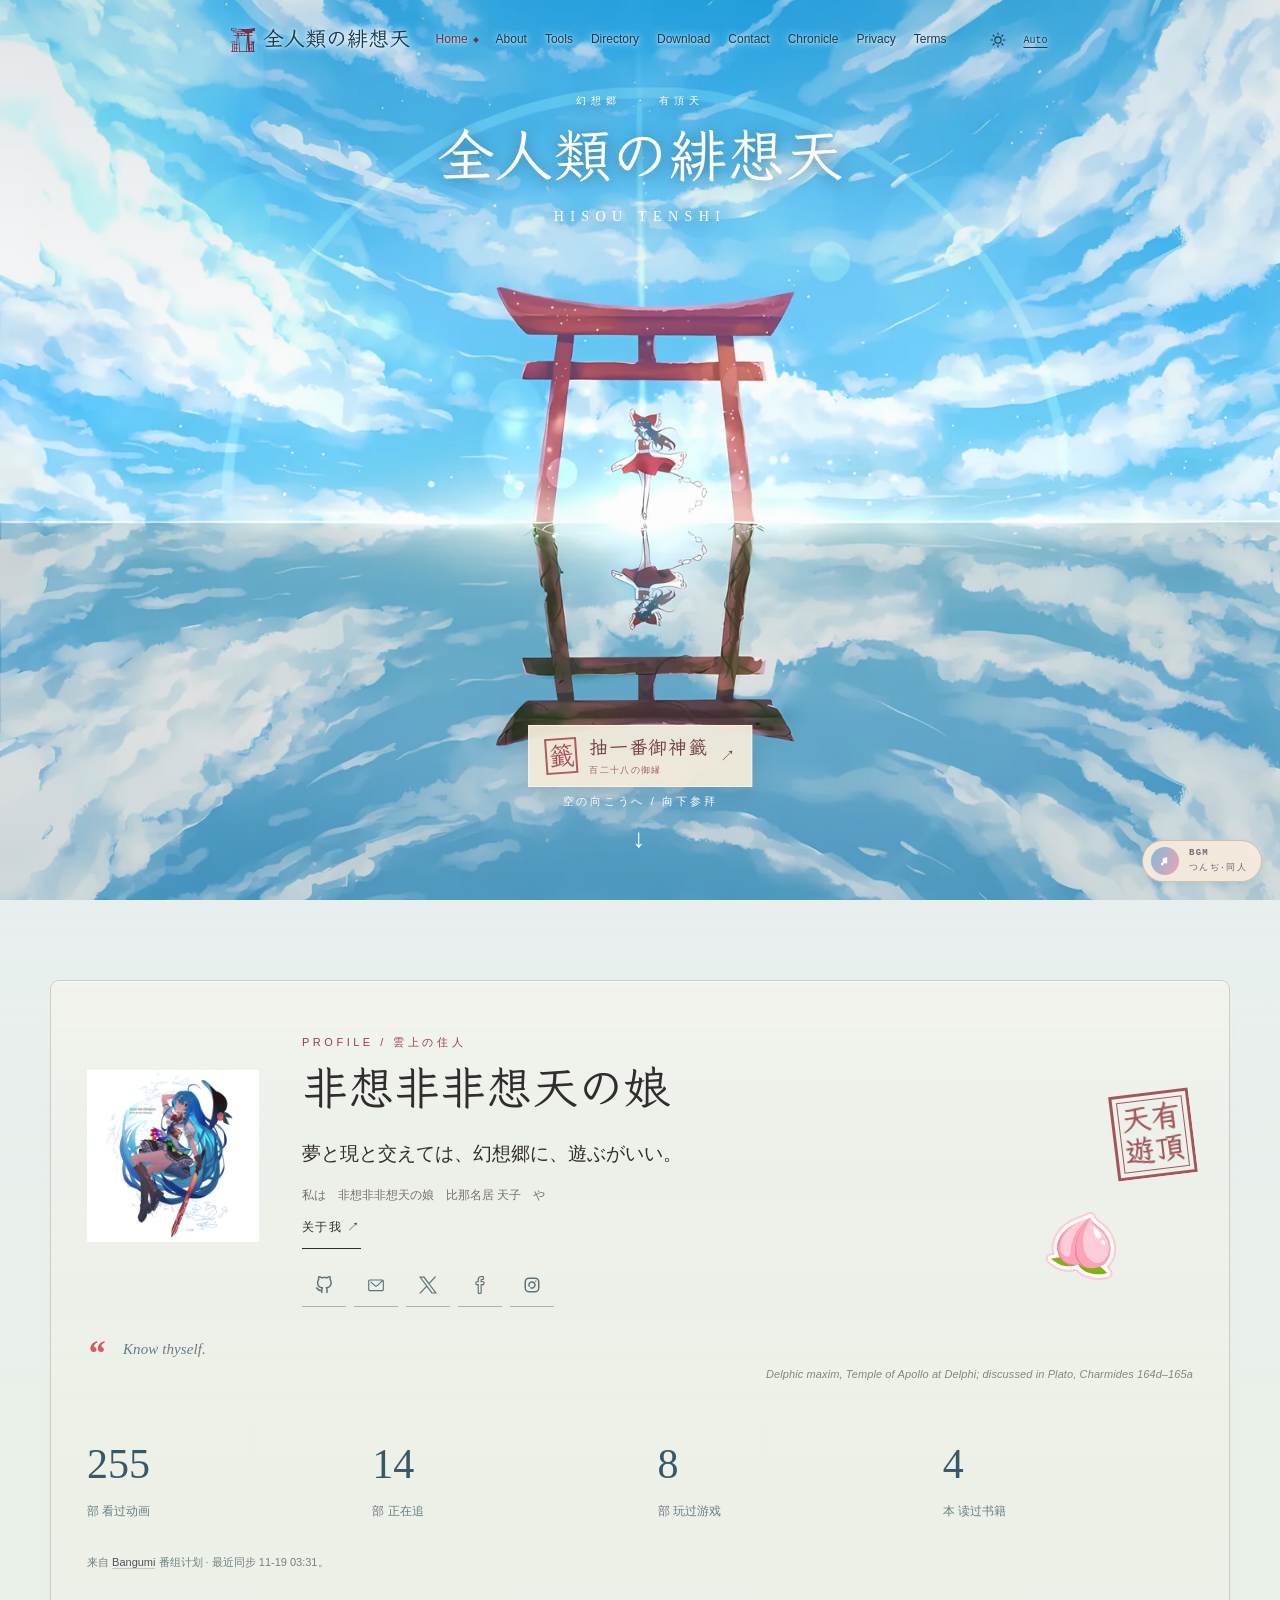
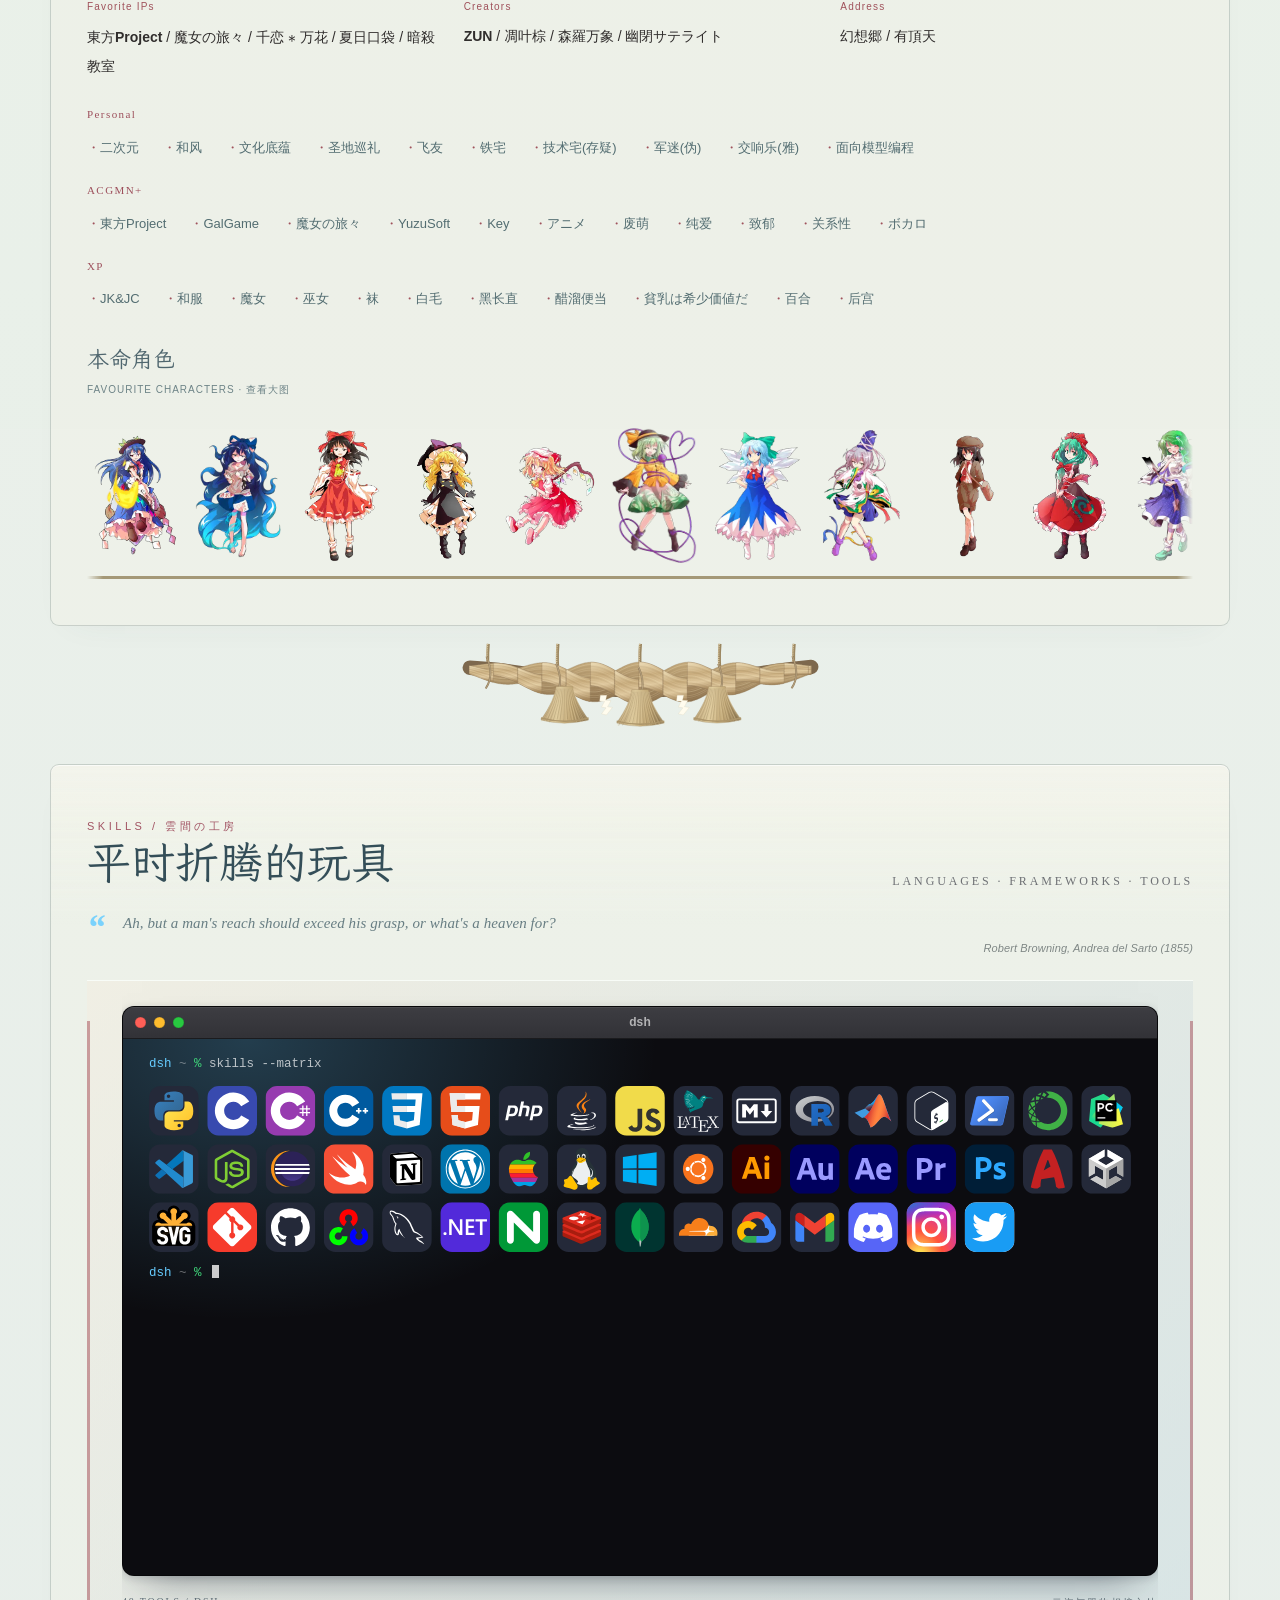
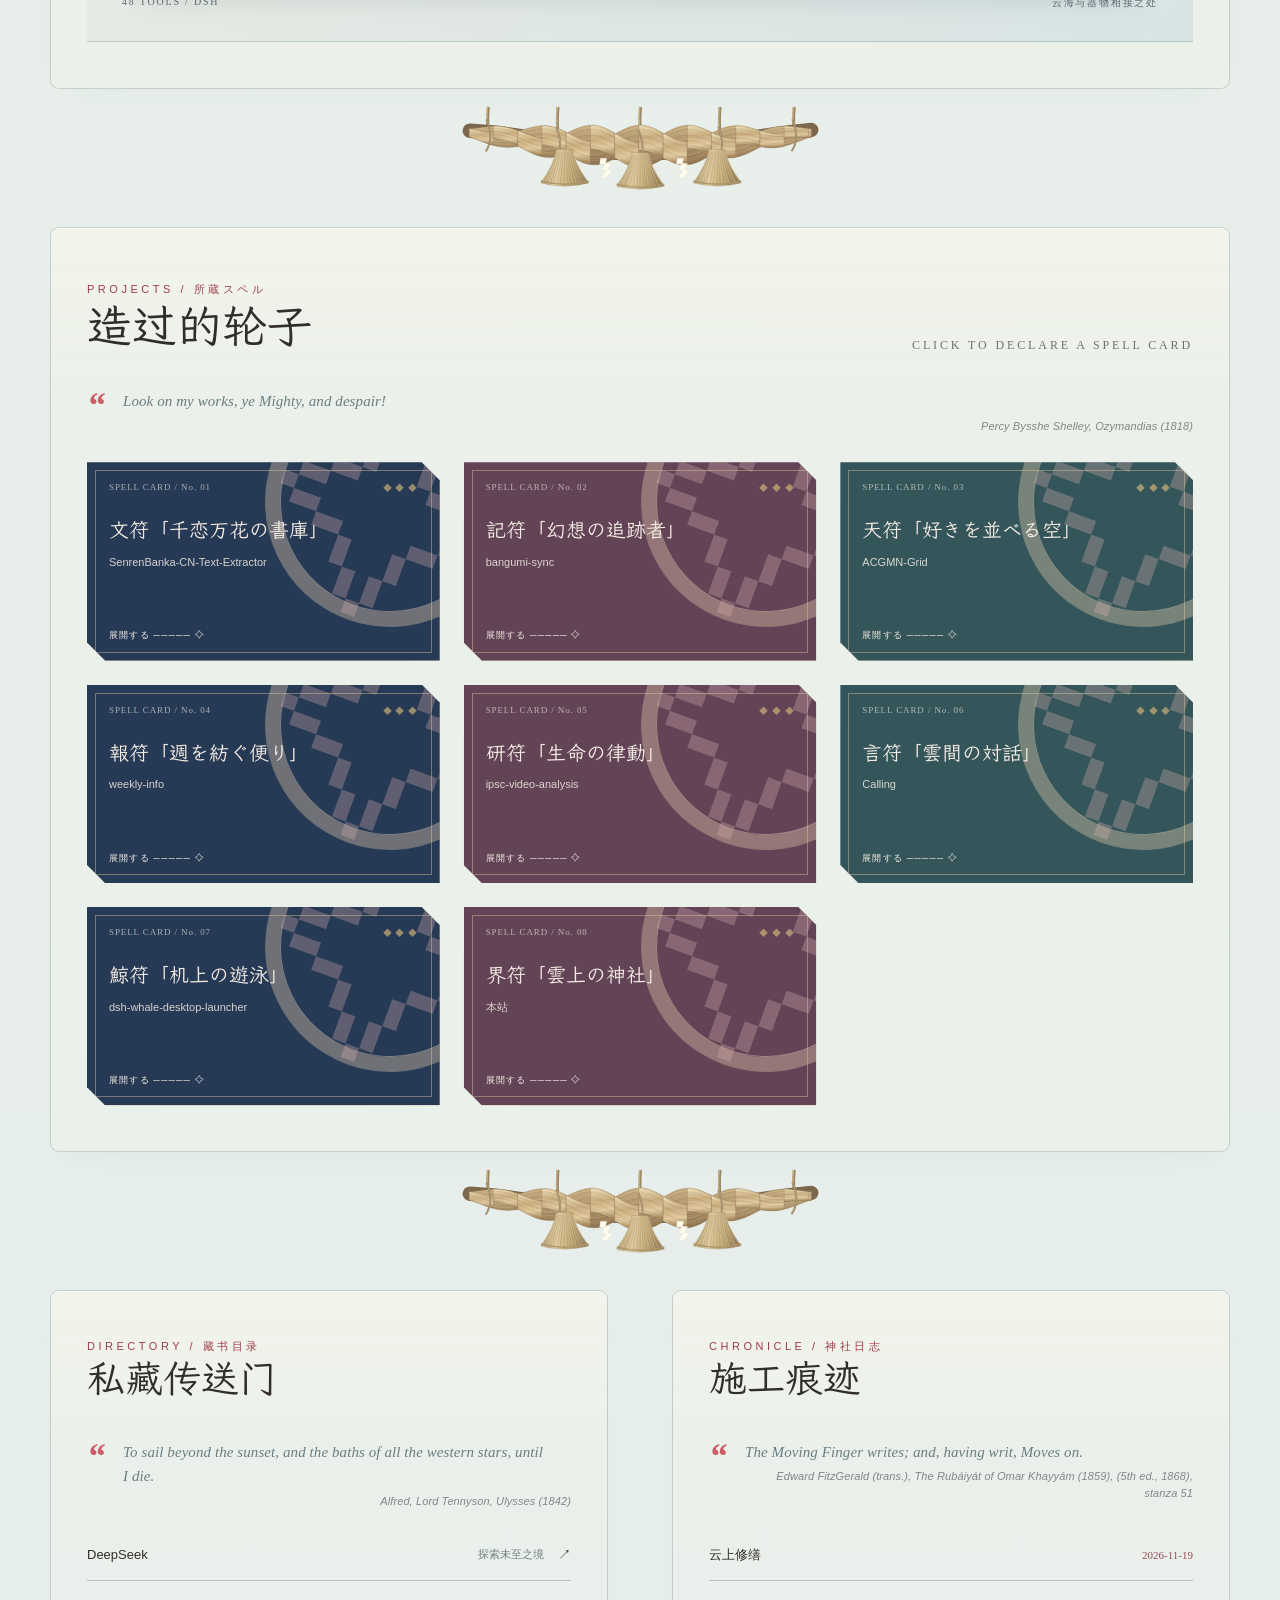
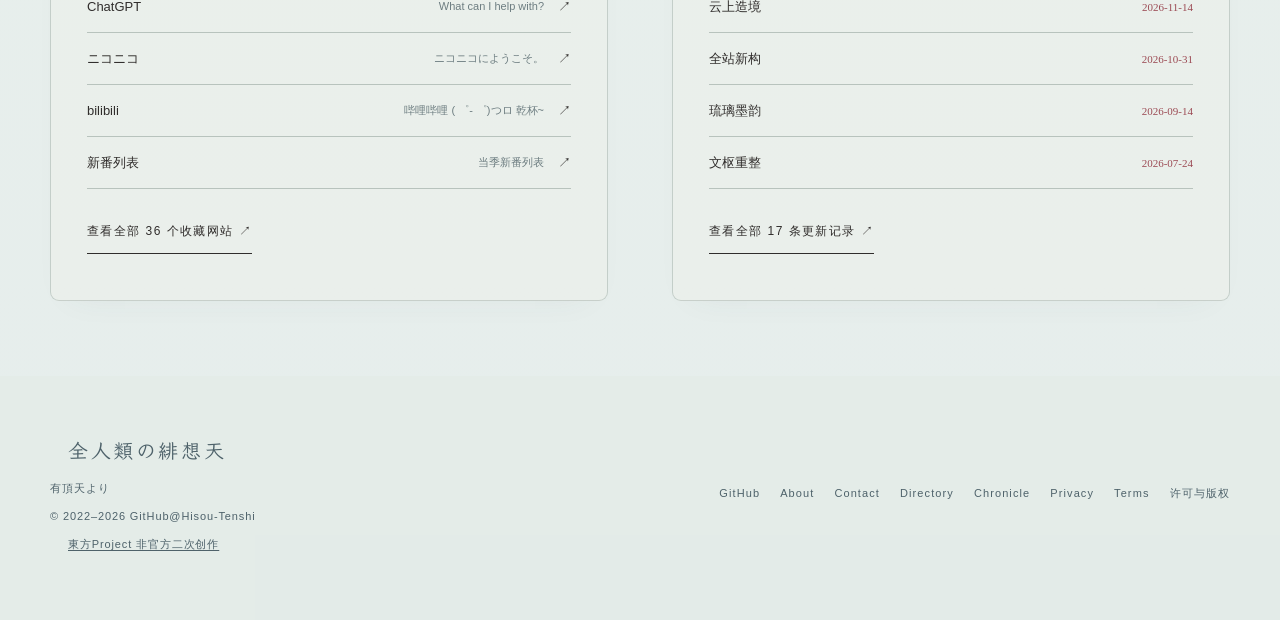
==== commit 279d282a: "docs: clarify site licensing and download rights" ====
--- a/index.html
+++ b/index.html
@@ -42,14 +42,14 @@
     <link rel="apple-touch-icon" href="/static/img/opt/favicon-180.png?v=22e44718" />
     <link rel="canonical" href="https://tenshi.qzz.io/" />
     <link rel="stylesheet" href="/static/css/root.css?v=9a7b9db8" />
-    <link rel="stylesheet" href="/static/css/style.css?v=e0f53c1f" />
+    <link rel="stylesheet" href="/static/css/style.css?v=4eddfd20" />
 
     <link rel="preload" as="image" href="/static/img/shrine/cloud-gate-mobile.webp?v=57147f12" media="(max-width: 620px)" fetchpriority="high">
     <link rel="preload" as="image" href="/static/img/shrine/cloud-gate-1600.webp?v=135012f9" media="(min-width: 621px) and (max-width: 1600px)" fetchpriority="high">
     <link rel="preload" as="image" href="/static/img/shrine/cloud-gate-2400.webp?v=7da1ef75" media="(min-width: 1601px)" fetchpriority="high">
 
 <link rel="preload" href="/static/fonts/shrine-hand.woff2?v=1ac1c84f" as="font" type="font/woff2" crossorigin>
-<link rel="stylesheet" href="/static/css/scenes.css?v=65b64bc3">
+<link rel="stylesheet" href="/static/css/scenes.css?v=1f3d72c2">
 <link rel="stylesheet" href="/static/css/shrine-details.css?v=a88441f4">
 <link rel="stylesheet" href="/static/css/finale.css?v=e0e37323">
 </head>
@@ -412,7 +412,7 @@
 <div class="mini-row"><span>全站新构</span><time datetime="2026-10-31">2026-10-31</time></div>
 <div class="mini-row"><span>琉璃墨韵</span><time datetime="2026-09-14">2026-09-14</time></div>
 <div class="mini-row"><span>文枢重整</span><time datetime="2026-07-24">2026-07-24</time></div>
-<!-- archive:logs-preview:end --><a class="text-action" href="/changelog/">查看全部 17 条更新记录 ↗</a></section></div></div></main><footer class="scene-foot wrap"><div><a class="global-brand" href="/">全人類の緋想天</a><p>有頂天より</p><p>© 2022–<span data-site-year>2026</span> GitHub@Hisou-Tenshi</p></div><nav aria-label="页脚导航"><a href="https://github.com/Hisou-Tenshi">GitHub</a><a href="/about-us/">About</a><a href="/contact-us/">Contact</a><a href="/sites/">Directory</a><a href="/changelog/">Chronicle</a><a href="/privacy-policy/">Privacy</a><a href="/terms-and-conditions/">Terms</a></nav></footer><div class="ritual-overlay" id="ritualOverlay" role="dialog" aria-modal="true" aria-label="神社器物" hidden><button class="ritual-close" type="button" aria-label="关闭预览">×</button><div class="ritual-circle" aria-hidden="true"></div><div class="ritual-dialog" id="ritualDialog"></div></div><div class="player" id="player" aria-label="背景音乐">
+<!-- archive:logs-preview:end --><a class="text-action" href="/changelog/">查看全部 17 条更新记录 ↗</a></section></div></div></main><footer class="scene-foot wrap"><div><a class="global-brand" href="/">全人類の緋想天</a><p>有頂天より</p><p>© 2022–<span data-site-year>2026</span> GitHub@Hisou-Tenshi</p><p><a href="/terms-and-conditions/#touhou">東方Project 非官方二次创作</a></p></div><nav aria-label="页脚导航"><a href="https://github.com/Hisou-Tenshi">GitHub</a><a href="/about-us/">About</a><a href="/contact-us/">Contact</a><a href="/sites/">Directory</a><a href="/changelog/">Chronicle</a><a href="/privacy-policy/">Privacy</a><a href="/terms-and-conditions/">Terms</a><a href="/terms-and-conditions/#copyright">许可与版权</a></nav></footer><div class="ritual-overlay" id="ritualOverlay" role="dialog" aria-modal="true" aria-label="神社器物" hidden><button class="ritual-close" type="button" aria-label="关闭预览">×</button><div class="ritual-circle" aria-hidden="true"></div><div class="ritual-dialog" id="ritualDialog"></div></div><div class="player" id="player" aria-label="背景音乐">
       <div class="player__panel" id="playerPanel" role="region" aria-label="播放列表">
         <div class="player__head">
           <div class="player__now" id="pNow">
@@ -465,7 +465,10 @@
     </div><div class="tc" id="tc" role="dialog" aria-modal="true" aria-label="图片预览">
       <button class="tc__close" type="button" aria-label="关闭图片预览">×</button>
 <img class="tc__img" id="tcImg" alt="" decoding="async" />
-      <a class="tc__get" id="tcGet" href="#" download rel="noopener">下载原图</a>
+      <div class="tc__download" id="tcDownload" hidden>
+        <p id="tcDownloadNotice">原图版权归各权利人；权利不明请勿下载。<a href="/terms-and-conditions/#download-terms">下载声明</a> · <a href="/terms-and-conditions/#feedback">侵权反馈</a></p>
+        <a class="tc__get" id="tcGet" download rel="noopener" aria-describedby="tcDownloadNotice">下载原图</a>
+      </div>
     </div><div class="egg" id="egg" hidden aria-hidden="true" tabindex="-1" aria-label="隐藏终章">
       <div class="egg__stage" id="eggStage">
         <div class="egg__shim" id="eggShim" aria-hidden="true"></div>
@@ -499,4 +502,4 @@
           </div>
         </div>
       </section>
-    </div><script defer src="/static/js/site-content.js?v=7ef09ab3"></script><script defer src="/static/js/project-view.js?v=ee65fbe4"></script><script defer src="/static/js/script.js?v=ac612da2"></script><script defer src="/static/js/finale.js?v=10da84a0"></script><script defer src="/static/js/shrine.js?v=cb925c78"></script></body></html>
+    </div><script defer src="/static/js/site-content.js?v=87e0ad06"></script><script defer src="/static/js/project-view.js?v=ee65fbe4"></script><script defer src="/static/js/script.js?v=719dd40b"></script><script defer src="/static/js/finale.js?v=10da84a0"></script><script defer src="/static/js/shrine.js?v=7466709e"></script></body></html>
--- a/static/css/style.css
+++ b/static/css/style.css
@@ -1243,11 +1243,32 @@
 	transform: none;
 }
 
-.tc__get {
+.tc__download {
 	position: absolute;
 	bottom: clamp(16px, 3vh, 34px);
-	left: 50%;
-	transform: translate(-50%, 8px);
+	inset-inline: 12px;
+	justify-self: center;
+	width: fit-content;
+	max-width: calc(100% - 24px);
+	padding: 10px 14px;
+	border-radius: 8px;
+	background: #17171a;
+	color: #fff;
+	text-align: center;
+}
+
+.tc__download p {
+	margin: 0 0 8px;
+	font-size: 13px;
+	line-height: 1.6;
+}
+
+.tc__download p a {
+	color: inherit;
+	text-decoration: underline;
+}
+
+.tc__get {
 	display: inline-flex;
 	align-items: center;
 	gap: 7px;
@@ -1264,14 +1285,13 @@
 	text-decoration: none;
 	opacity: 0;
 	pointer-events: none;
-	transition: opacity var(--t-med) var(--ease), transform var(--t-med) var(--ease),
+	transition: opacity var(--t-med) var(--ease),
 		background var(--t-fast) var(--ease);
 }
 
 .tc.is-open .tc__get {
 	opacity: 1;
 	pointer-events: auto;
-	transform: translate(-50%, 0);
 }
 
 .tc__get:hover {
--- a/static/css/scenes.css
+++ b/static/css/scenes.css
@@ -201,6 +201,10 @@
 /* Opened and sealed archives share a readable paper palette, including Dark. */
 .shrine-site .vault{--ink:#3d3832;--ink-2:#514b41;--ink-3:#6c6151;--ink-4:#79684f;--line:#b6a07a;--line-2:#ad936850;--line-3:#b59c733b;--card:#fff7e5;--bg:#f3e8cd;--bg-band:#e9ddc1;--accent-deep:#964353;--arc:#964353;--arc-soft:#b45c7320;--pink-deep:#a6384b;padding:0;scroll-margin-top:calc(var(--nav-h) + 24px);color:var(--ink);min-width:0}
 .shrine-site .vault.is-open,.shrine-site .treasury-secure .vault{padding:0}
+.download-legal,.chronicle-licence{font-size:.875rem;line-height:1.65}
+.download-legal{margin-block:0 18px}
+.download-legal a,.chronicle-licence a,.scene-foot p a{color:inherit;text-decoration:underline;text-underline-offset:.15em}
+.chronicle-licence{padding-block:12px;text-align:center}
 .shrine-site .vault__gate{padding:clamp(24px,3.2vw,40px);background:none}
 .shrine-site .vault__lock{border:2px double var(--arc);border-radius:2px;background:none;color:var(--arc);transform:rotate(-5deg);margin-bottom:16px}
 .shrine-site .vault__label{color:var(--arc);font-size:10px;letter-spacing:.14em}
